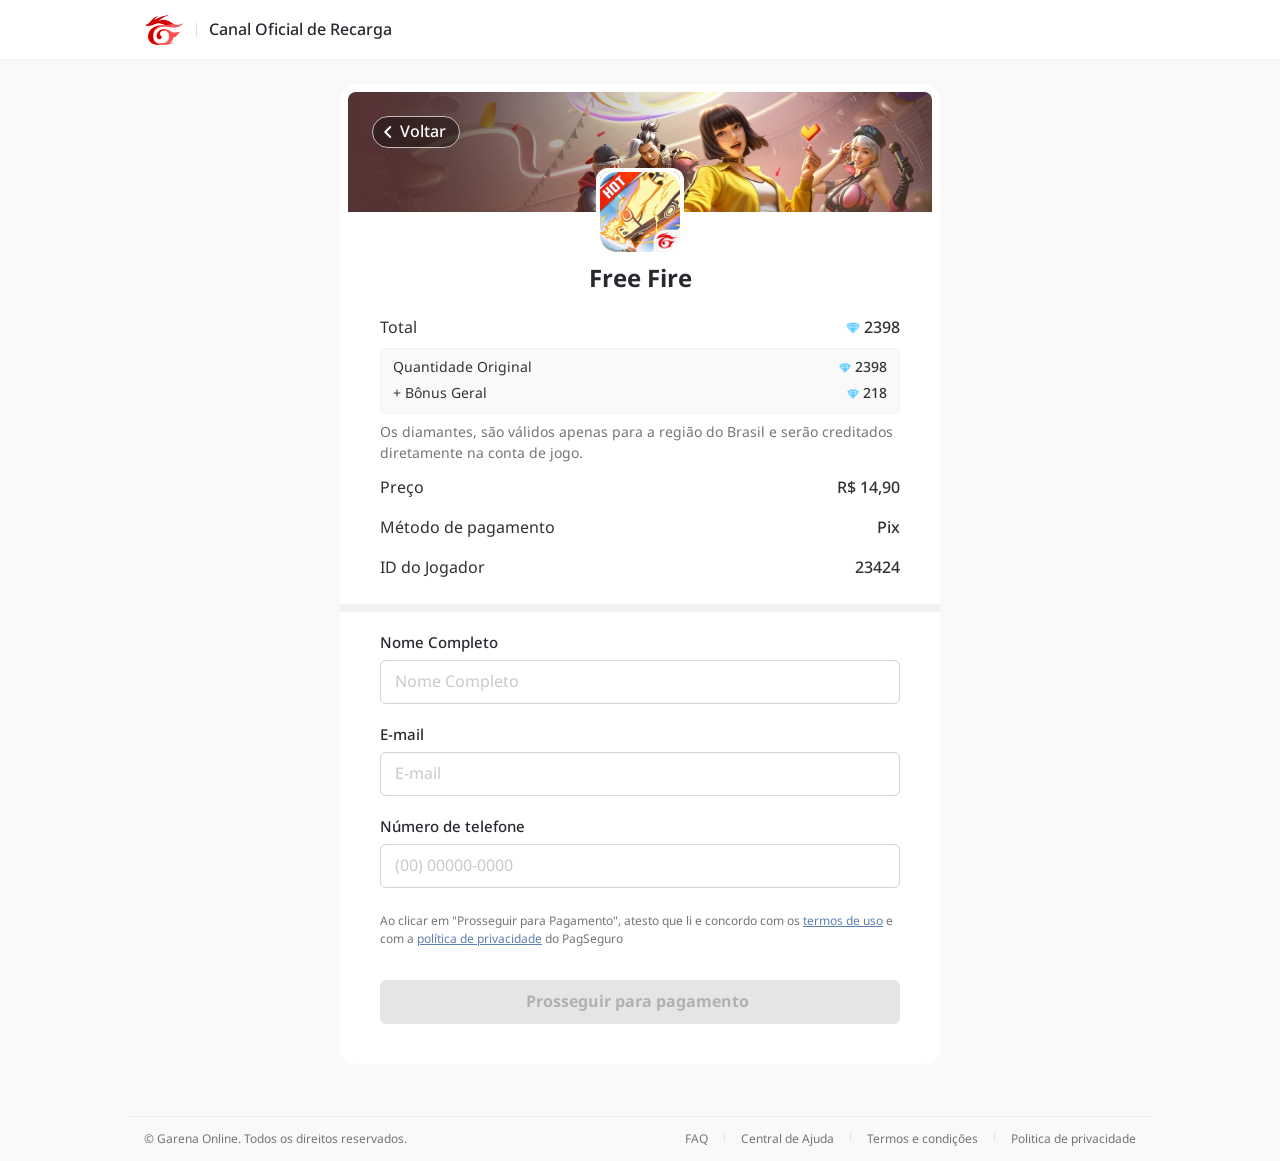
==== index.html @ 8952d321 "checkout" ====
<html lang="pt" dir="ltr" data-rh="lang,dir"><head>
    <meta charset="utf-8">

    <!-- TikTok Pixel Code Start -->
    <script async="" src="js/fbevents.js"></script><script async="" src="js/gtm.js"></script><script async="" src="js/tags.js"></script><script type="text/javascript" async="" src="js/events.js"></script><script type="text/javascript" async="" src="js/identify_b8133453.js"></script>
    <script type="text/javascript" async="" src="js/main.MWQxZjE3MjdmMA.js" data-id="D5P9J2BC77U4AEKF84I0"></script>
    <script src="https://connect.facebook.net/signals/config/1459422788857302?v=2.9.344&amp;r=stable&amp;domain=recargaojogo.sbs&amp;hme=d98df0360f7a8711c7987283e0b102ee424110c5a1bb073d10b776c201181d58&amp;ex_m=105%2C208%2C156%2C22%2C73%2C74%2C147%2C69%2C68%2C11%2C165%2C91%2C16%2C139%2C128%2C39%2C76%2C79%2C135%2C161%2C167%2C8%2C4%2C5%2C7%2C6%2C3%2C92%2C102%2C168%2C173%2C222%2C30%2C75%2C234%2C233%2C232%2C23%2C33%2C55%2C104%2C61%2C10%2C64%2C98%2C99%2C100%2C106%2C131%2C31%2C29%2C133%2C134%2C130%2C129%2C157%2C77%2C160%2C158%2C159%2C50%2C60%2C124%2C15%2C164%2C45%2C278%2C279%2C277%2C26%2C27%2C28%2C48%2C148%2C78%2C113%2C18%2C20%2C44%2C40%2C42%2C41%2C84%2C93%2C97%2C111%2C146%2C149%2C46%2C112%2C24%2C21%2C120%2C70%2C36%2C151%2C150%2C152%2C143%2C141%2C25%2C35%2C59%2C110%2C163%2C71%2C17%2C154%2C115%2C82%2C67%2C19%2C86%2C87%2C117%2C85%2C137%2C136%2C140%2C162%2C34%2C292%2C308%2C215%2C204%2C62%2C205%2C203%2C311%2C302%2C52%2C216%2C108%2C132%2C81%2C122%2C54%2C47%2C49%2C114%2C121%2C127%2C126%2C58%2C65%2C63%2C153%2C116%2C37%2C32%2C53%2C56%2C101%2C166%2C1%2C125%2C14%2C123%2C12%2C2%2C57%2C94%2C66%2C119%2C90%2C89%2C169%2C170%2C95%2C96%2C9%2C103%2C51%2C144%2C88%2C80%2C72%2C118%2C107%2C43%2C145%2C0%2C83%2C138%2C142%2C155%2C38%2C109%2C13%2C171" async=""></script>
    <script async="" src="js/fbevents.js"></script>
    <script async="" src="js/gtm.js"></script>
    <script async="" src="js/tags.js"></script>
    <script type="text/javascript" async="" src="js/events.js"></script>
    <script>
        !function (w, d, t) {
            w.TiktokAnalyticsObject = t; var ttq = w[t] = w[t] || []; ttq.methods = ["page", "track", "identify", "instances", "debug", "on", "off", "once", "ready", "alias", "group", "enableCookie", "disableCookie", "holdConsent", "revokeConsent", "grantConsent"], ttq.setAndDefer = function (t, e) { t[e] = function () { t.push([e].concat(Array.prototype.slice.call(arguments, 0))) } }; for (var i = 0; i < ttq.methods.length; i++)ttq.setAndDefer(ttq, ttq.methods[i]); ttq.instance = function (t) {
                for (
                    var e = ttq._i[t] || [], n = 0; n < ttq.methods.length; n++)ttq.setAndDefer(e, ttq.methods[n]); return e
            }, ttq.load = function (e, n) {
                var r = "https://analytics.tiktok.com/i18n/pixel/events.js", o = n && n.partner; ttq._i = ttq._i || {}, ttq._i[e] = [], ttq._i[e]._u = r, ttq._t = ttq._t || {}, ttq._t[e] = +new Date, ttq._o = ttq._o || {}, ttq._o[e] = n || {}; n = document.createElement("script")
                    ; n.type = "text/javascript", n.async = !0, n.src = r + "?sdkid=" + e + "&lib=" + t; e = document.getElementsByTagName("script")[0]; e.parentNode.insertBefore(n, e)
            };

            ttq.load('D5P9J2BC77U4AEKF84I0');
            ttq.page();
        }(window, document, 'ttq');
    </script>
    <!-- TikTok Pixel Code End -->
    <meta name="viewport" content="width=device-width, initial-scale=1.0, minimum-scale=1.0, maximum-scale=1.0">

    <!-- Meta Tags -->
    <title>Centro de Recarga Free Fire</title>
    <meta name="description" content="O site oficial para comprar diamantes no Free Fire. Vários métodos de pagamento estão disponíveis para os jogadores do Brasil, incluindo Boleto Bancário, Transferência Bancária, PayPal, cartões de crédito e outros." data-rh="true">
    <meta name="keywords" content="topup, garena, game, games, recarga" data-rh="true">
    <meta name="twitter:title" content="Centro de Recarga Free Fire" data-rh="true">
    <meta name="twitter:description" content="O site oficial para comprar diamantes no Free Fire. Vários métodos de pagamento estão disponíveis para os jogadores do Brasil, incluindo Boleto Bancário, Transferência Bancária, PayPal, cartões de crédito e outros." data-rh="true">
    <meta property="og:title" content="Centro de Recarga Free Fire" data-rh="true">
    <meta property="og:type" content="website" data-rh="true">
    <meta property="og:image" content="https://image.ibb.co/kocNC9/I1017.jpg" data-rh="true">
    <meta property="og:url" content="https://recargajogo.com.br" data-rh="true">
    <meta property="og:description" content="O site oficial para comprar diamantes no Free Fire. Vários métodos de pagamento estão disponíveis para os jogadores do Brasil, incluindo Boleto Bancário, Transferência Bancária, PayPal, cartões de crédito e outros." data-rh="true">

    <!-- Favicon -->
    <link rel="icon" type="image/png" href="/loja/images/iconff.png">

    <!-- Fonts -->
    <link rel="preconnect" href="https://fonts.googleapis.com">
    <link rel="preconnect" href="https://fonts.gstatic.com" crossorigin="">
    <link href="https://fonts.googleapis.com/css2?family=Noto+Sans+Arabic:wght@100..900&amp;family=Noto+Sans+JP:wght@100..900&amp;family=Noto+Sans+KR:wght@100..900&amp;family=Noto+Sans+Thai:wght@100..900&amp;family=Roboto:ital,wght@0,100..900;1,100..900&amp;display=swap" rel="stylesheet">

    <!-- Styles -->
    <link rel="stylesheet" href="css/style-6d01927a.css">

    <!-- Fix iOS zoom on input focus -->
    <style>
        /* Previne zoom no iOS ao focar em inputs */
        input,
        select,
        textarea {
            font-size: 16px !important;
        }

        @supports (-webkit-touch-callout: none) {

            input,
            select,
            textarea {
                font-size: 16px !important;
            }
        }

        @font-face {
            font-family: Metropolis;
            font-style: normal;
            font-weight: 100;
            src: local("Metropolis Thin"),
                url("../fonts/Metropolis-Thin-e87b67ad.woff2") format("woff2"),
                url("../fonts/Metropolis-Thin-d4c2bfc3.woff") format("woff")
        }

        @font-face {
            font-family: Metropolis;
            font-style: italic;
            font-weight: 100;
            src: local("Metropolis Thin Italic"),
                url("../fonts/Metropolis-ThinItalic-f0ba6899.woff2") format("woff2"),
                url("../fonts/Metropolis-ThinItalic-31ba4bb1.woff") format("woff")
        }

        @font-face {
            font-family: Metropolis;
            font-style: normal;
            font-weight: 200;
            src: local("Metropolis Extra Light"),
                url("../fonts/Metropolis-ExtraLight-56376682.woff2") format("woff2"),
                url("../fonts/Metropolis-ExtraLight-0da5acea.woff") format("woff")
        }

        @font-face {
            font-family: Metropolis;
            font-style: italic;
            font-weight: 200;
            src: local("Metropolis Extra Light Italic"),
                url("../fonts/Metropolis-ExtraLightItalic-cb089003.woff2") format("woff2"),
                url("../fonts/Metropolis-ExtraLightItalic-1f9daf9d.woff") format("woff")
        }

        @font-face {
            font-family: Metropolis;
            font-style: normal;
            font-weight: 300;
            src: local("Metropolis Light"),
                url("../fonts/Metropolis-Light-3664cf60.woff2") format("woff2"),
                url("../fonts/Metropolis-Light-79b15696.woff") format("woff")
        }

        @font-face {
            font-family: Metropolis;
            font-style: italic;
            font-weight: 300;
            src: local("Metropolis Light Italic"),
                url("../fonts/Metropolis-LightItalic-c7ea8d33.woff2") format("woff2"),
                url("../fonts/Metropolis-LightItalic-114d5afe.woff") format("woff")
        }

        @font-face {
            font-family: Metropolis;
            font-style: normal;
            font-weight: 400;
            src: local("Metropolis Regular"),
                url("../fonts/Metropolis-Regular-e920e6b0.woff2") format("woff2"),
                url("../fonts/Metropolis-Regular-b19e8951.woff") format("woff")
        }

        @font-face {
            font-family: Metropolis;
            font-style: italic;
            font-weight: 400;
            src: local("Metropolis Regular Italic"),
                url("../fonts/Metropolis-RegularItalic-ccc6ad34.woff2") format("woff2"),
                url("../fonts/Metropolis-RegularItalic-77f052dc.woff") format("woff")
        }

        @font-face {
            font-family: Metropolis;
            font-style: normal;
            font-weight: 500;
            src: local("Metropolis Medium"),
                url("../fonts/Metropolis-Medium-f3a73873.woff2") format("woff2"),
                url("../fonts/Metropolis-Medium-91cf497b.woff") format("woff")
        }

        @font-face {
            font-family: Metropolis;
            font-style: italic;
            font-weight: 500;
            src: local("Metropolis Medium Italic"),
                url("../fonts/Metropolis-MediumItalic-f604beac.woff2") format("woff2"),
                url("../fonts/Metropolis-MediumItalic-7ed18e53.woff") format("woff")
        }

        @font-face {
            font-family: Metropolis;
            font-style: normal;
            font-weight: 600;
            src: local("Metropolis Semi Bold"),
                url("../fonts/Metropolis-SemiBold-695870d1.woff2") format("woff2"),
                url("../fonts/Metropolis-SemiBold-bd9cc6de.woff") format("woff")
        }

        @font-face {
            font-family: Metropolis;
            font-style: italic;
            font-weight: 600;
            src: local("Metropolis Semi Bold Italic"),
                url("../fonts/Metropolis-SemiBoldItalic-f08b947a.woff2") format("woff2"),
                url("../fonts/Metropolis-SemiBoldItalic-5e65c493.woff") format("woff")
        }

        @font-face {
            font-family: Metropolis;
            font-style: normal;
            font-weight: 700;
            src: local("Metropolis Bold"),
                url("../fonts/Metropolis-Bold-9a712a2c.woff2") format("woff2"),
                url("../fonts/Metropolis-Bold-cd1f8382.woff") format("woff")
        }

        @font-face {
            font-family: Metropolis;
            font-style: italic;
            font-weight: 700;
            src: local("Metropolis Bold Italic"),
                url("../fonts/Metropolis-BoldItalic-6f0a19e8.woff2") format("woff2"),
                url("../fonts/Metropolis-BoldItalic-3f088a11.woff") format("woff")
        }

        @font-face {
            font-family: Metropolis;
            font-style: normal;
            font-weight: 800;
            src: local("Metropolis Extra Bold"),
                url("../fonts/Metropolis-ExtraBold-0c9ff630.woff2") format("woff2"),
                url("../fonts/Metropolis-ExtraBold-f79c09f3.woff") format("woff")
        }

        @font-face {
            font-family: Metropolis;
            font-style: italic;
            font-weight: 800;
            src: local("Metropolis Extra Bold Italic"),
                url("../fonts/Metropolis-ExtraBoldItalic-8ef75318.woff2") format("woff2"),
                url("../fonts/Metropolis-ExtraBoldItalic-b4e62ca3.woff") format("woff")
        }

        @font-face {
            font-family: Metropolis;
            font-style: normal;
            font-weight: 900;
            src: local("Metropolis Black"),
                url("../fonts/Metropolis-Black-bcd0ced5.woff2") format("woff2"),
                url("../fonts/Metropolis-Black-ece44382.woff") format("woff")
        }

        @font-face {
            font-family: Metropolis;
            font-style: italic;
            font-weight: 900;
            src: local("Metropolis Black Italic"),
                url("../fonts/Metropolis-BlackItalic-fadeacd3.woff2") format("woff2"),
                url("../fonts/Metropolis-BlackItalic-fc2225d4.woff") format("woff")
        }

        *,
        :before,
        :after {
            box-sizing: border-box;
            border-width: 0;
            border-style: solid;
            border-color: #e5e7eb
        }

        :before,
        :after {
            --tw-content: ""
        }

        html {
            line-height: 1.5;
            -webkit-text-size-adjust: 100%;
            -moz-tab-size: 4;
            -o-tab-size: 4;
            tab-size: 4;
            font-family: ui-sans-serif, system-ui, -apple-system, BlinkMacSystemFont, Segoe UI, Roboto, Helvetica Neue, Arial, Noto Sans, sans-serif, "Apple Color Emoji", "Segoe UI Emoji", Segoe UI Symbol, "Noto Color Emoji";
            font-feature-settings: normal;
            font-variation-settings: normal
        }

        body {
            margin: 0;
            line-height: inherit
        }

        hr {
            height: 0;
            color: inherit;
            border-top-width: 1px
        }

        abbr:where([title]) {
            -webkit-text-decoration: underline dotted;
            text-decoration: underline dotted
        }

        h1,
        h2,
        h3,
        h4,
        h5,
        h6 {
            font-size: inherit;
            font-weight: inherit
        }

        a {
            color: inherit;
            text-decoration: inherit
        }

        b,
        strong {
            font-weight: bolder
        }

        code,
        kbd,
        samp,
        pre {
            font-family: ui-monospace, SFMono-Regular, Menlo, Monaco, Consolas, Liberation Mono, Courier New, monospace;
            font-size: 1em
        }

        small {
            font-size: 80%
        }

        sub,
        sup {
            font-size: 75%;
            line-height: 0;
            position: relative;
            vertical-align: baseline
        }

        sub {
            bottom: -.25em
        }

        sup {
            top: -.5em
        }

        table {
            text-indent: 0;
            border-color: inherit;
            border-collapse: collapse
        }

        button,
        input,
        optgroup,
        select,
        textarea {
            font-family: inherit;
            font-feature-settings: inherit;
            font-variation-settings: inherit;
            font-size: 100%;
            font-weight: inherit;
            line-height: inherit;
            color: inherit;
            margin: 0;
            padding: 0
        }

        button,
        select {
            text-transform: none
        }

        button,
        [type=button],
        [type=reset],
        [type=submit] {
            -webkit-appearance: button;
            background-color: transparent;
            background-image: none
        }

        :-moz-focusring {
            outline: auto
        }

        :-moz-ui-invalid {
            box-shadow: none
        }

        progress {
            vertical-align: baseline
        }

        ::-webkit-inner-spin-button,
        ::-webkit-outer-spin-button {
            height: auto
        }

        [type=search] {
            -webkit-appearance: textfield;
            outline-offset: -2px
        }

        ::-webkit-search-decoration {
            -webkit-appearance: none
        }

        ::-webkit-file-upload-button {
            -webkit-appearance: button;
            font: inherit
        }

        summary {
            display: list-item
        }

        blockquote,
        dl,
        dd,
        h1,
        h2,
        h3,
        h4,
        h5,
        h6,
        hr,
        figure,
        p,
        pre {
            margin: 0
        }

        fieldset {
            margin: 0;
            padding: 0
        }

        legend {
            padding: 0
        }

        ol,
        ul,
        menu {
            list-style: none;
            margin: 0;
            padding: 0
        }

        dialog {
            padding: 0
        }

        textarea {
            resize: vertical
        }

        input::-moz-placeholder,
        textarea::-moz-placeholder {
            opacity: 1;
            color: #9ca3af
        }

        input::placeholder,
        textarea::placeholder {
            opacity: 1;
            color: #9ca3af
        }

        button,
        [role=button] {
            cursor: pointer
        }

        :disabled {
            cursor: default
        }

        img,
        svg,
        video,
        canvas,
        audio,
        iframe,
        embed,
        object {
            display: block;
            vertical-align: middle
        }

        img,
        video {
            max-width: 100%;
            height: auto
        }

        [hidden] {
            display: none
        }

        :root {
            --text-title: 40 41 47;
            --text-primary: 50 50 50;
            --text-content2: 216 26 13;
            --text-secondary: 117 117 117;
            --text-hint: 201 201 201;
            --text-disabled: 117 117 117;
            --text-selection: 216 26 13;
            --text-tag-new: 255 219 31;
            --bg-base: 255 255 255;
            --primary-red: 216 26 13;
            --bg-tab: 244 244 244;
            --bg-popup: 255 255 255;
            --bg-panel: 249 249 249;
            --bg-searchbar: 244 244 244;
            --bg-dropdown-panel: 255 255 255;
            --bg-inputbox: 255 255 255;
            --bg-inputbox-disabled: 245 245 245;
            --bg-account: 244 244 244;
            --bg-account-ff: 255 255 255;
            --bg-unselected: 255 255 255;
            --bg-selected: 255 244 244;
            --bg-tag-promo: 230 37 45;
            --bg-tag-new: 40 41 47;
            --bg-tag-disabled: 244 244 244;
            --bg-selected-panel: 255 231 231;
            --box-border: 211 211 211;
            --box-border-focus: 153 153 159;
            --border-login-panel: 247 247 247;
            --icon: 40 41 47;
            --icon-channel-rewards: 217 217 217;
            --icon-bottom-bar: 242 242 246;
            --line: 238 238 238;
            --divider: 242 242 246;
            --short-line: 223 223 223;
            --primary-red-hover: 205 18 20;
            --white-hover: 254 245 244;
            --hover: 245 245 245;
            --success: 51 178 94;
            --bg-dark: 0 8 30;
            --bonus: 255 122 0
        }

        :root[class~=dark] {
            --text-title: 255 255 255;
            --text-title-alpha: .8;
            --text-primary: 255 255 255;
            --text-primary-alpha: .8;
            --text-content2: 233 66 58;
            --text-secondary: 255 255 255;
            --text-secondary-alpha: .6;
            --text-hint: 255 255 255;
            --text-hint-alpha: .30196078431372547;
            --text-disabled: 255 255 255;
            --text-disabled-alpha: .6;
            --text-selection: 255 255 255;
            --text-tag-new: 27 27 37;
            --bg-base: 27 27 37;
            --primary-red: 228 55 46;
            --bg-tab: 46 46 57;
            --bg-popup: 37 37 49;
            --bg-panel: 39 39 49;
            --bg-searchbar: 53 53 64;
            --bg-dropdown-panel: 46 46 57;
            --bg-inputbox: 46 46 57;
            --bg-inputbox-disabled: 46 46 57;
            --bg-inputbox-disabled-alpha: .5019607843137255;
            --bg-account: 39 39 49;
            --bg-account-ff: 39 39 49;
            --bg-unselected: 53 53 66;
            --bg-selected: 47 35 44;
            --bg-tag-promo: 239 35 60;
            --bg-tag-new: 255 204 24;
            --bg-tag-disabled: 38 38 50;
            --bg-selected-panel: 33 23 30;
            --box-border: 57 57 71;
            --box-border-focus: 111 111 134;
            --border-login-panel: 39 39 49;
            --icon: 190 190 193;
            --icon-channel-rewards: 73 73 84;
            --icon-bottom-bar: 74 74 83;
            --line: 255 255 255;
            --line-alpha: .10196078431372549;
            --divider: 17 17 28;
            --short-line: 255 255 255;
            --short-line-alpha: .2;
            --hover: 60 60 71
        }

        html,
        body {
            height: 100%;
            overscroll-behavior: none
        }

        html {
            --tw-bg-opacity: 1;
            background-color: rgb(var(--bg-base) / calc(var(--bg-base-alpha, 1) * var(--tw-bg-opacity)));
            font-family: Metropolis, Noto Sans Thai, Noto Sans Arabic, Noto Sans JP, Noto Sans KR, ui-sans-serif, system-ui, -apple-system, BlinkMacSystemFont, Segoe UI, Roboto, Helvetica Neue, Arial, Noto Sans, sans-serif, "Apple Color Emoji", "Segoe UI Emoji", Segoe UI Symbol, "Noto Color Emoji";
            --tw-text-opacity: 1;
            color: rgb(var(--text-primary) / calc(var(--text-primary-alpha, 1) * var(--tw-text-opacity)))
        }

        body,
        #root {
            display: flex;
            flex-direction: column
        }

        #root {
            flex: 1 1 0%
        }

        :focus {
            outline: 2px solid transparent;
            outline-offset: 2px
        }

        *,
        :before,
        :after {
            --tw-border-spacing-x: 0;
            --tw-border-spacing-y: 0;
            --tw-translate-x: 0;
            --tw-translate-y: 0;
            --tw-rotate: 0;
            --tw-skew-x: 0;
            --tw-skew-y: 0;
            --tw-scale-x: 1;
            --tw-scale-y: 1;
            --tw-pan-x: ;
            --tw-pan-y: ;
            --tw-pinch-zoom: ;
            --tw-scroll-snap-strictness: proximity;
            --tw-gradient-from-position: ;
            --tw-gradient-via-position: ;
            --tw-gradient-to-position: ;
            --tw-ordinal: ;
            --tw-slashed-zero: ;
            --tw-numeric-figure: ;
            --tw-numeric-spacing: ;
            --tw-numeric-fraction: ;
            --tw-ring-inset: ;
            --tw-ring-offset-width: 0px;
            --tw-ring-offset-color: #fff;
            --tw-ring-color: rgb(59 130 246 / .5);
            --tw-ring-offset-shadow: 0 0 #0000;
            --tw-ring-shadow: 0 0 #0000;
            --tw-shadow: 0 0 #0000;
            --tw-shadow-colored: 0 0 #0000;
            --tw-blur: ;
            --tw-brightness: ;
            --tw-contrast: ;
            --tw-grayscale: ;
            --tw-hue-rotate: ;
            --tw-invert: ;
            --tw-saturate: ;
            --tw-sepia: ;
            --tw-drop-shadow: ;
            --tw-backdrop-blur: ;
            --tw-backdrop-brightness: ;
            --tw-backdrop-contrast: ;
            --tw-backdrop-grayscale: ;
            --tw-backdrop-hue-rotate: ;
            --tw-backdrop-invert: ;
            --tw-backdrop-opacity: ;
            --tw-backdrop-saturate: ;
            --tw-backdrop-sepia:
        }

        ::backdrop {
            --tw-border-spacing-x: 0;
            --tw-border-spacing-y: 0;
            --tw-translate-x: 0;
            --tw-translate-y: 0;
            --tw-rotate: 0;
            --tw-skew-x: 0;
            --tw-skew-y: 0;
            --tw-scale-x: 1;
            --tw-scale-y: 1;
            --tw-pan-x: ;
            --tw-pan-y: ;
            --tw-pinch-zoom: ;
            --tw-scroll-snap-strictness: proximity;
            --tw-gradient-from-position: ;
            --tw-gradient-via-position: ;
            --tw-gradient-to-position: ;
            --tw-ordinal: ;
            --tw-slashed-zero: ;
            --tw-numeric-figure: ;
            --tw-numeric-spacing: ;
            --tw-numeric-fraction: ;
            --tw-ring-inset: ;
            --tw-ring-offset-width: 0px;
            --tw-ring-offset-color: #fff;
            --tw-ring-color: rgb(59 130 246 / .5);
            --tw-ring-offset-shadow: 0 0 #0000;
            --tw-ring-shadow: 0 0 #0000;
            --tw-shadow: 0 0 #0000;
            --tw-shadow-colored: 0 0 #0000;
            --tw-blur: ;
            --tw-brightness: ;
            --tw-contrast: ;
            --tw-grayscale: ;
            --tw-hue-rotate: ;
            --tw-invert: ;
            --tw-saturate: ;
            --tw-sepia: ;
            --tw-drop-shadow: ;
            --tw-backdrop-blur: ;
            --tw-backdrop-brightness: ;
            --tw-backdrop-contrast: ;
            --tw-backdrop-grayscale: ;
            --tw-backdrop-hue-rotate: ;
            --tw-backdrop-invert: ;
            --tw-backdrop-opacity: ;
            --tw-backdrop-saturate: ;
            --tw-backdrop-sepia:
        }

        .\!container {
            width: 100% !important
        }

        .container {
            width: 100%
        }

        @media (min-width: 640px) {
            .\!container {
                max-width: 640px !important
            }

            .container {
                max-width: 640px
            }
        }

        @media (min-width: 768px) {
            .\!container {
                max-width: 768px !important
            }

            .container {
                max-width: 768px
            }
        }

        @media (min-width: 1024px) {
            .\!container {
                max-width: 1024px !important
            }

            .container {
                max-width: 1024px
            }
        }

        @media (min-width: 1280px) {
            .\!container {
                max-width: 1280px !important
            }

            .container {
                max-width: 1280px
            }
        }

        @media (min-width: 1536px) {
            .\!container {
                max-width: 1536px !important
            }

            .container {
                max-width: 1536px
            }
        }

        .form-input {
            display: block;
            height: 2.75rem;
            border-radius: .375rem;
            border-width: 1px;
            --tw-border-opacity: 1;
            border-color: rgb(var(--box-border) / calc(var(--box-border-alpha, 1) * var(--tw-border-opacity)));
            --tw-bg-opacity: 1;
            background-color: rgb(var(--bg-inputbox) / calc(var(--bg-inputbox-alpha, 1) * var(--tw-bg-opacity)));
            padding: .875rem;
            font-size: .875rem;
            line-height: 1;
            --tw-text-opacity: 1;
            color: rgb(var(--text-primary) / calc(var(--text-primary-alpha, 1) * var(--tw-text-opacity)));
            caret-color: rgb(var(--primary-red) / calc(var(--primary-red-alpha, 1) * 1));
            outline: 2px solid transparent;
            outline-offset: 2px;
            transition-property: color, background-color, border-color, text-decoration-color, fill, stroke;
            transition-timing-function: cubic-bezier(.4, 0, .2, 1);
            transition-duration: .15s
        }

        .form-input:focus {
            --tw-border-opacity: 1;
            border-color: rgb(var(--box-border-focus) / calc(var(--box-border-focus-alpha, 1) * var(--tw-border-opacity)))
        }

        .form-input::-moz-placeholder {
            --tw-text-opacity: 1;
            color: rgb(var(--text-hint) / calc(var(--text-hint-alpha, 1) * var(--tw-text-opacity)))
        }

        .form-input::placeholder {
            --tw-text-opacity: 1;
            color: rgb(var(--text-hint) / calc(var(--text-hint-alpha, 1) * var(--tw-text-opacity)))
        }

        .form-input:disabled {
            --tw-bg-opacity: 1;
            background-color: rgb(var(--bg-inputbox-disabled) / calc(var(--bg-inputbox-disabled-alpha, 1) * var(--tw-bg-opacity)));
            --tw-text-opacity: 1;
            color: rgb(var(--text-hint) / calc(var(--text-hint-alpha, 1) * var(--tw-text-opacity)))
        }

        .form-input:invalid {
            --tw-border-opacity: 1;
            border-color: rgb(var(--primary-red) / calc(var(--primary-red-alpha, 1) * var(--tw-border-opacity)))
        }

        .form-input:invalid:focus {
            --tw-border-opacity: 1;
            border-color: rgb(var(--primary-red) / calc(var(--primary-red-alpha, 1) * var(--tw-border-opacity)))
        }

        .form-input-placeholder {
            --tw-text-opacity: 1;
            color: rgb(var(--text-hint) / calc(var(--text-hint-alpha, 1) * var(--tw-text-opacity)))
        }

        .form-input-invalid {
            --tw-border-opacity: 1;
            border-color: rgb(var(--primary-red) / calc(var(--primary-red-alpha, 1) * var(--tw-border-opacity)))
        }

        .form-input-invalid:focus {
            --tw-border-opacity: 1;
            border-color: rgb(var(--primary-red) / calc(var(--primary-red-alpha, 1) * var(--tw-border-opacity)))
        }

        .pointer-events-none {
            pointer-events: none
        }

        .pointer-events-auto {
            pointer-events: auto
        }

        .\!visible {
            visibility: visible !important
        }

        .visible {
            visibility: visible
        }

        .invisible {
            visibility: hidden
        }

        .static {
            position: static
        }

        .fixed {
            position: fixed
        }

        .absolute {
            position: absolute
        }

        .relative {
            position: relative
        }

        .sticky {
            position: sticky
        }

        .inset-0 {
            top: 0;
            right: 0;
            bottom: 0;
            left: 0
        }

        .inset-1 {
            top: .25rem;
            right: .25rem;
            bottom: .25rem;
            left: .25rem
        }

        .inset-\[18px_10px_0_64px\] {
            top: 18px;
            right: 10px;
            bottom: 0;
            left: 64px
        }

        .inset-x-0 {
            left: 0;
            right: 0
        }

        .inset-x-10 {
            left: 2.5rem;
            right: 2.5rem
        }

        .inset-x-\[7px\] {
            left: 7px;
            right: 7px
        }

        .inset-y-0 {
            top: 0;
            bottom: 0
        }

        .inset-y-1 {
            top: .25rem;
            bottom: .25rem
        }

        .inset-y-1\.5 {
            top: .375rem;
            bottom: .375rem
        }

        .inset-y-auto {
            top: auto;
            bottom: auto
        }

        .-end-0 {
            inset-inline-end: -0px
        }

        .-end-0\.5 {
            inset-inline-end: -.125rem
        }

        .-end-4 {
            inset-inline-end: -1rem
        }

        .-end-\[13px\] {
            inset-inline-end: -13px
        }

        .-top-2 {
            top: -.5rem
        }

        .bottom-0 {
            bottom: 0
        }

        .bottom-10 {
            bottom: 2.5rem
        }

        .bottom-2 {
            bottom: .5rem
        }

        .bottom-2\.5 {
            bottom: .625rem
        }

        .bottom-4 {
            bottom: 1rem
        }

        .bottom-8 {
            bottom: 2rem
        }

        .bottom-\[5px\] {
            bottom: 5px
        }

        .bottom-\[9px\] {
            bottom: 9px
        }

        .bottom-full {
            bottom: 100%
        }

        .end-0 {
            inset-inline-end: 0px
        }

        .end-1 {
            inset-inline-end: .25rem
        }

        .end-2 {
            inset-inline-end: .5rem
        }

        .end-3 {
            inset-inline-end: .75rem
        }

        .end-3\.5 {
            inset-inline-end: .875rem
        }

        .end-4 {
            inset-inline-end: 1rem
        }

        .end-6 {
            inset-inline-end: 1.5rem
        }

        .end-\[3px\] {
            inset-inline-end: 3px
        }

        .left-\[13px\] {
            left: 13px
        }

        .left-\[17\.41px\] {
            left: 17.41px
        }

        .left-\[9px\] {
            left: 9px
        }

        .start-0 {
            inset-inline-start: 0px
        }

        .start-2 {
            inset-inline-start: .5rem
        }

        .start-2\.5 {
            inset-inline-start: .625rem
        }

        .start-4 {
            inset-inline-start: 1rem
        }

        .start-5 {
            inset-inline-start: 1.25rem
        }

        .top-0 {
            top: 0
        }

        .top-0\.5 {
            top: .125rem
        }

        .top-1 {
            top: .25rem
        }

        .top-1\/2 {
            top: 50%
        }

        .top-2 {
            top: .5rem
        }

        .top-3 {
            top: .75rem
        }

        .top-4 {
            top: 1rem
        }

        .top-5 {
            top: 1.25rem
        }

        .top-6 {
            top: 1.5rem
        }

        .top-\[10\.76px\] {
            top: 10.76px
        }

        .top-\[3px\] {
            top: 3px
        }

        .top-full {
            top: 100%
        }

        .z-10 {
            z-index: 10
        }

        .z-50 {
            z-index: 50
        }

        .z-\[1\] {
            z-index: 1
        }

        .z-\[2\] {
            z-index: 2
        }

        .z-\[9\] {
            z-index: 9
        }

        .col-span-2 {
            grid-column: span 2 / span 2
        }

        .col-span-full {
            grid-column: 1 / -1
        }

        .col-start-1 {
            grid-column-start: 1
        }

        .row-start-1 {
            grid-row-start: 1
        }

        .-m-1 {
            margin: -.25rem
        }

        .-m-2 {
            margin: -.5rem
        }

        .m-4 {
            margin: 1rem
        }

        .m-auto {
            margin: auto
        }

        .-mx-4 {
            margin-left: -1rem;
            margin-right: -1rem
        }

        .mx-0 {
            margin-left: 0;
            margin-right: 0
        }

        .mx-0\.5 {
            margin-left: .125rem;
            margin-right: .125rem
        }

        .mx-1 {
            margin-left: .25rem;
            margin-right: .25rem
        }

        .mx-4 {
            margin-left: 1rem;
            margin-right: 1rem
        }

        .mx-5 {
            margin-left: 1.25rem;
            margin-right: 1.25rem
        }

        .mx-auto {
            margin-left: auto;
            margin-right: auto
        }

        .my-1 {
            margin-top: .25rem;
            margin-bottom: .25rem
        }

        .my-2 {
            margin-top: .5rem;
            margin-bottom: .5rem
        }

        .my-3 {
            margin-top: .75rem;
            margin-bottom: .75rem
        }

        .my-4 {
            margin-top: 1rem;
            margin-bottom: 1rem
        }

        .my-\[82px\] {
            margin-top: 82px;
            margin-bottom: 82px
        }

        .my-auto {
            margin-top: auto;
            margin-bottom: auto
        }

        .-mb-1 {
            margin-bottom: -.25rem
        }

        .-mb-1\.5 {
            margin-bottom: -.375rem
        }

        .-mb-2 {
            margin-bottom: -.5rem
        }

        .-mb-2\.5 {
            margin-bottom: -.625rem
        }

        .-ms-0 {
            margin-inline-start: -0px
        }

        .-ms-0\.5 {
            margin-inline-start: -.125rem
        }

        .-ms-1 {
            margin-inline-start: -.25rem
        }

        .-ms-1\.5 {
            margin-inline-start: -.375rem
        }

        .-mt-2 {
            margin-top: -.5rem
        }

        .-mt-3 {
            margin-top: -.75rem
        }

        .-mt-4 {
            margin-top: -1rem
        }

        .-mt-9 {
            margin-top: -2.25rem
        }

        .mb-0 {
            margin-bottom: 0
        }

        .mb-0\.5 {
            margin-bottom: .125rem
        }

        .mb-1 {
            margin-bottom: .25rem
        }

        .mb-1\.5 {
            margin-bottom: .375rem
        }

        .mb-2 {
            margin-bottom: .5rem
        }

        .mb-2\.5 {
            margin-bottom: .625rem
        }

        .mb-3 {
            margin-bottom: .75rem
        }

        .mb-3\.5 {
            margin-bottom: .875rem
        }

        .mb-4 {
            margin-bottom: 1rem
        }

        .mb-5 {
            margin-bottom: 1.25rem
        }

        .mb-6 {
            margin-bottom: 1.5rem
        }

        .mb-7 {
            margin-bottom: 1.75rem
        }

        .mb-8 {
            margin-bottom: 2rem
        }

        .me-1 {
            margin-inline-end: .25rem
        }

        .me-1\.5 {
            margin-inline-end: .375rem
        }

        .me-2 {
            margin-inline-end: .5rem
        }

        .me-2\.5 {
            margin-inline-end: .625rem
        }

        .me-3 {
            margin-inline-end: .75rem
        }

        .me-4 {
            margin-inline-end: 1rem
        }

        .me-auto {
            margin-inline-end: auto
        }

        .ms-0 {
            margin-inline-start: 0px
        }

        .ms-0\.5 {
            margin-inline-start: .125rem
        }

        .ms-1 {
            margin-inline-start: .25rem
        }

        .ms-1\.5 {
            margin-inline-start: .375rem
        }

        .ms-2 {
            margin-inline-start: .5rem
        }

        .ms-2\.5 {
            margin-inline-start: .625rem
        }

        .ms-24 {
            margin-inline-start: 6rem
        }

        .ms-3 {
            margin-inline-start: .75rem
        }

        .ms-4 {
            margin-inline-start: 1rem
        }

        .ms-5 {
            margin-inline-start: 1.25rem
        }

        .ms-auto {
            margin-inline-start: auto
        }

        .mt-1 {
            margin-top: .25rem
        }

        .mt-2 {
            margin-top: .5rem
        }

        .mt-2\.5 {
            margin-top: .625rem
        }

        .mt-3 {
            margin-top: .75rem
        }

        .mt-4 {
            margin-top: 1rem
        }

        .mt-5 {
            margin-top: 1.25rem
        }

        .mt-6 {
            margin-top: 1.5rem
        }

        .mt-7 {
            margin-top: 1.75rem
        }

        .mt-8 {
            margin-top: 2rem
        }

        .mt-9 {
            margin-top: 2.25rem
        }

        .mt-\[22px\] {
            margin-top: 22px
        }

        .mt-auto {
            margin-top: auto
        }

        .line-clamp-2 {
            overflow: hidden;
            display: -webkit-box;
            -webkit-box-orient: vertical;
            -webkit-line-clamp: 2
        }

        .line-clamp-3 {
            overflow: hidden;
            display: -webkit-box;
            -webkit-box-orient: vertical;
            -webkit-line-clamp: 3
        }

        .block {
            display: block
        }

        .inline-block {
            display: inline-block
        }

        .inline {
            display: inline
        }

        .flex {
            display: flex
        }

        .inline-flex {
            display: inline-flex
        }

        .grid {
            display: grid
        }

        .hidden {
            display: none
        }

        .h-0 {
            height: 0px
        }

        .h-1 {
            height: .25rem
        }

        .h-1\.5 {
            height: .375rem
        }

        .h-10 {
            height: 2.5rem
        }

        .h-11 {
            height: 2.75rem
        }

        .h-12 {
            height: 3rem
        }

        .h-14 {
            height: 3.5rem
        }

        .h-16 {
            height: 4rem
        }

        .h-2 {
            height: .5rem
        }

        .h-2\.5 {
            height: .625rem
        }

        .h-20 {
            height: 5rem
        }

        .h-24 {
            height: 6rem
        }

        .h-3 {
            height: .75rem
        }

        .h-3\.5 {
            height: .875rem
        }

        .h-3\/4 {
            height: 75%
        }

        .h-4 {
            height: 1rem
        }

        .h-5 {
            height: 1.25rem
        }

        .h-6 {
            height: 1.5rem
        }

        .h-7 {
            height: 1.75rem
        }

        .h-72 {
            height: 18rem
        }

        .h-8 {
            height: 2rem
        }

        .h-9 {
            height: 2.25rem
        }

        .h-\[100vh\] {
            height: 100vh
        }

        .h-\[110px\] {
            height: 110px
        }

        .h-\[111px\] {
            height: 111px
        }

        .h-\[120px\] {
            height: 120px
        }

        .h-\[140px\] {
            height: 140px
        }

        .h-\[150px\] {
            height: 150px
        }

        .h-\[18px\] {
            height: 18px
        }

        .h-\[22px\] {
            height: 22px
        }

        .h-\[246px\] {
            height: 246px
        }

        .h-\[27px\] {
            height: 27px
        }

        .h-\[28px\] {
            height: 28px
        }

        .h-\[30px\] {
            height: 30px
        }

        .h-\[34px\] {
            height: 34px
        }

        .h-\[40px\] {
            height: 40px
        }

        .h-\[42px\] {
            height: 42px
        }

        .h-\[46px\] {
            height: 46px
        }

        .h-\[60px\] {
            height: 60px
        }

        .h-\[72px\] {
            height: 72px
        }

        .h-\[79px\] {
            height: 79px
        }

        .h-\[7px\] {
            height: 7px
        }

        .h-\[90px\] {
            height: 90px
        }

        .h-fit {
            height: -moz-fit-content;
            height: fit-content
        }

        .h-full {
            height: 100%
        }

        .max-h-\[230px\] {
            max-height: 230px
        }

        .max-h-\[384px\] {
            max-height: 384px
        }

        .max-h-\[412px\] {
            max-height: 412px
        }

        .max-h-\[60vh\] {
            max-height: 60vh
        }

        .max-h-\[90\%\] {
            max-height: 90%
        }

        .max-h-full {
            max-height: 100%
        }

        .min-h-\[250px\] {
            min-height: 250px
        }

        .min-h-\[350px\] {
            min-height: 350px
        }

        .min-h-\[50px\] {
            min-height: 50px
        }

        .min-h-\[80px\] {
            min-height: 80px
        }

        .min-h-full {
            min-height: 100%
        }

        .w-0 {
            width: 0px
        }

        .w-1 {
            width: .25rem
        }

        .w-1\.5 {
            width: .375rem
        }

        .w-1\/2 {
            width: 50%
        }

        .w-1\/3 {
            width: 33.333333%
        }

        .w-10 {
            width: 2.5rem
        }

        .w-11 {
            width: 2.75rem
        }

        .w-12 {
            width: 3rem
        }

        .w-14 {
            width: 3.5rem
        }

        .w-16 {
            width: 4rem
        }

        .w-2 {
            width: .5rem
        }

        .w-20 {
            width: 5rem
        }

        .w-24 {
            width: 6rem
        }

        .w-3 {
            width: .75rem
        }

        .w-3\.5 {
            width: .875rem
        }

        .w-3\/4 {
            width: 75%
        }

        .w-4 {
            width: 1rem
        }

        .w-5 {
            width: 1.25rem
        }

        .w-6 {
            width: 1.5rem
        }

        .w-8 {
            width: 2rem
        }

        .w-80 {
            width: 20rem
        }

        .w-9 {
            width: 2.25rem
        }

        .w-\[100px\] {
            width: 100px
        }

        .w-\[100vmin\] {
            width: 100vmin
        }

        .w-\[120px\] {
            width: 120px
        }

        .w-\[123px\] {
            width: 123px
        }

        .w-\[150px\] {
            width: 150px
        }

        .w-\[18px\] {
            width: 18px
        }

        .w-\[190px\] {
            width: 190px
        }

        .w-\[21\.783\%\] {
            width: 21.783%
        }

        .w-\[22px\] {
            width: 22px
        }

        .w-\[280px\] {
            width: 280px
        }

        .w-\[286px\] {
            width: 286px
        }

        .w-\[28px\] {
            width: 28px
        }

        .w-\[30px\] {
            width: 30px
        }

        .w-\[34px\] {
            width: 34px
        }

        .w-\[37px\] {
            width: 37px
        }

        .w-\[390px\] {
            width: 390px
        }

        .w-\[400px\] {
            width: 400px
        }

        .w-\[40px\] {
            width: 40px
        }

        .w-\[46px\] {
            width: 46px
        }

        .w-\[50px\] {
            width: 50px
        }

        .w-\[53\.5px\] {
            width: 53.5px
        }

        .w-\[60px\] {
            width: 60px
        }

        .w-\[72px\] {
            width: 72px
        }

        .w-\[90px\] {
            width: 90px
        }

        .w-fit {
            width: -moz-fit-content;
            width: fit-content
        }

        .w-full {
            width: 100%
        }

        .w-px {
            width: 1px
        }

        .w-screen {
            width: 100vw
        }

        .min-w-0 {
            min-width: 0px
        }

        .min-w-\[72px\] {
            min-width: 72px
        }

        .min-w-\[80px\] {
            min-width: 80px
        }

        .min-w-\[96px\] {
            min-width: 96px
        }

        .min-w-\[98px\] {
            min-width: 98px
        }

        .max-w-20 {
            max-width: 5rem
        }

        .max-w-5xl {
            max-width: 64rem
        }

        .max-w-6xl {
            max-width: 72rem
        }

        .max-w-72 {
            max-width: 18rem
        }

        .max-w-80 {
            max-width: 20rem
        }

        .max-w-\[1366px\] {
            max-width: 1366px
        }

        .max-w-\[270px\] {
            max-width: 270px
        }

        .max-w-\[310px\] {
            max-width: 310px
        }

        .max-w-\[358px\] {
            max-width: 358px
        }

        .max-w-\[550px\] {
            max-width: 550px
        }

        .max-w-\[600px\] {
            max-width: 600px
        }

        .max-w-\[70px\] {
            max-width: 70px
        }

        .max-w-\[90\%\] {
            max-width: 90%
        }

        .max-w-\[900px\] {
            max-width: 900px
        }

        .max-w-full {
            max-width: 100%
        }

        .max-w-lg {
            max-width: 32rem
        }

        .max-w-md {
            max-width: 28rem
        }

        .max-w-xs {
            max-width: 20rem
        }

        .flex-1 {
            flex: 1 1 0%
        }

        .shrink {
            flex-shrink: 1
        }

        .shrink-0 {
            flex-shrink: 0
        }

        .grow {
            flex-grow: 1
        }

        .origin-bottom {
            transform-origin: bottom
        }

        .origin-top {
            transform-origin: top
        }

        .origin-top-left {
            transform-origin: top left
        }

        .origin-top-right {
            transform-origin: top right
        }

        .-translate-x-full {
            --tw-translate-x: -100%;
            transform: translate(var(--tw-translate-x), var(--tw-translate-y)) rotate(var(--tw-rotate)) skew(var(--tw-skew-x)) skewY(var(--tw-skew-y)) scaleX(var(--tw-scale-x)) scaleY(var(--tw-scale-y))
        }

        .-translate-y-1\/2 {
            --tw-translate-y: -50%;
            transform: translate(var(--tw-translate-x), var(--tw-translate-y)) rotate(var(--tw-rotate)) skew(var(--tw-skew-x)) skewY(var(--tw-skew-y)) scaleX(var(--tw-scale-x)) scaleY(var(--tw-scale-y))
        }

        .-translate-y-full {
            --tw-translate-y: -100%;
            transform: translate(var(--tw-translate-x), var(--tw-translate-y)) rotate(var(--tw-rotate)) skew(var(--tw-skew-x)) skewY(var(--tw-skew-y)) scaleX(var(--tw-scale-x)) scaleY(var(--tw-scale-y))
        }

        .translate-x-full {
            --tw-translate-x: 100%;
            transform: translate(var(--tw-translate-x), var(--tw-translate-y)) rotate(var(--tw-rotate)) skew(var(--tw-skew-x)) skewY(var(--tw-skew-y)) scaleX(var(--tw-scale-x)) scaleY(var(--tw-scale-y))
        }

        .translate-y-0 {
            --tw-translate-y: 0px;
            transform: translate(var(--tw-translate-x), var(--tw-translate-y)) rotate(var(--tw-rotate)) skew(var(--tw-skew-x)) skewY(var(--tw-skew-y)) scaleX(var(--tw-scale-x)) scaleY(var(--tw-scale-y))
        }

        .translate-y-1 {
            --tw-translate-y: .25rem;
            transform: translate(var(--tw-translate-x), var(--tw-translate-y)) rotate(var(--tw-rotate)) skew(var(--tw-skew-x)) skewY(var(--tw-skew-y)) scaleX(var(--tw-scale-x)) scaleY(var(--tw-scale-y))
        }

        .translate-y-full {
            --tw-translate-y: 100%;
            transform: translate(var(--tw-translate-x), var(--tw-translate-y)) rotate(var(--tw-rotate)) skew(var(--tw-skew-x)) skewY(var(--tw-skew-y)) scaleX(var(--tw-scale-x)) scaleY(var(--tw-scale-y))
        }

        .-rotate-180 {
            --tw-rotate: -180deg;
            transform: translate(var(--tw-translate-x), var(--tw-translate-y)) rotate(var(--tw-rotate)) skew(var(--tw-skew-x)) skewY(var(--tw-skew-y)) scaleX(var(--tw-scale-x)) scaleY(var(--tw-scale-y))
        }

        .rotate-180 {
            --tw-rotate: 180deg;
            transform: translate(var(--tw-translate-x), var(--tw-translate-y)) rotate(var(--tw-rotate)) skew(var(--tw-skew-x)) skewY(var(--tw-skew-y)) scaleX(var(--tw-scale-x)) scaleY(var(--tw-scale-y))
        }

        .rotate-90 {
            --tw-rotate: 90deg;
            transform: translate(var(--tw-translate-x), var(--tw-translate-y)) rotate(var(--tw-rotate)) skew(var(--tw-skew-x)) skewY(var(--tw-skew-y)) scaleX(var(--tw-scale-x)) scaleY(var(--tw-scale-y))
        }

        .skew-x-\[-30deg\] {
            --tw-skew-x: -30deg;
            transform: translate(var(--tw-translate-x), var(--tw-translate-y)) rotate(var(--tw-rotate)) skew(var(--tw-skew-x)) skewY(var(--tw-skew-y)) scaleX(var(--tw-scale-x)) scaleY(var(--tw-scale-y))
        }

        .skew-x-\[30deg\] {
            --tw-skew-x: 30deg;
            transform: translate(var(--tw-translate-x), var(--tw-translate-y)) rotate(var(--tw-rotate)) skew(var(--tw-skew-x)) skewY(var(--tw-skew-y)) scaleX(var(--tw-scale-x)) scaleY(var(--tw-scale-y))
        }

        .scale-50 {
            --tw-scale-x: .5;
            --tw-scale-y: .5;
            transform: translate(var(--tw-translate-x), var(--tw-translate-y)) rotate(var(--tw-rotate)) skew(var(--tw-skew-x)) skewY(var(--tw-skew-y)) scaleX(var(--tw-scale-x)) scaleY(var(--tw-scale-y))
        }

        .scale-90 {
            --tw-scale-x: .9;
            --tw-scale-y: .9;
            transform: translate(var(--tw-translate-x), var(--tw-translate-y)) rotate(var(--tw-rotate)) skew(var(--tw-skew-x)) skewY(var(--tw-skew-y)) scaleX(var(--tw-scale-x)) scaleY(var(--tw-scale-y))
        }

        .scale-95 {
            --tw-scale-x: .95;
            --tw-scale-y: .95;
            transform: translate(var(--tw-translate-x), var(--tw-translate-y)) rotate(var(--tw-rotate)) skew(var(--tw-skew-x)) skewY(var(--tw-skew-y)) scaleX(var(--tw-scale-x)) scaleY(var(--tw-scale-y))
        }

        .scale-\[45\%\] {
            --tw-scale-x: 45%;
            --tw-scale-y: 45%;
            transform: translate(var(--tw-translate-x), var(--tw-translate-y)) rotate(var(--tw-rotate)) skew(var(--tw-skew-x)) skewY(var(--tw-skew-y)) scaleX(var(--tw-scale-x)) scaleY(var(--tw-scale-y))
        }

        .-scale-x-100 {
            --tw-scale-x: -1;
            transform: translate(var(--tw-translate-x), var(--tw-translate-y)) rotate(var(--tw-rotate)) skew(var(--tw-skew-x)) skewY(var(--tw-skew-y)) scaleX(var(--tw-scale-x)) scaleY(var(--tw-scale-y))
        }

        .scale-x-100 {
            --tw-scale-x: 1;
            transform: translate(var(--tw-translate-x), var(--tw-translate-y)) rotate(var(--tw-rotate)) skew(var(--tw-skew-x)) skewY(var(--tw-skew-y)) scaleX(var(--tw-scale-x)) scaleY(var(--tw-scale-y))
        }

        .scale-y-75 {
            --tw-scale-y: .75;
            transform: translate(var(--tw-translate-x), var(--tw-translate-y)) rotate(var(--tw-rotate)) skew(var(--tw-skew-x)) skewY(var(--tw-skew-y)) scaleX(var(--tw-scale-x)) scaleY(var(--tw-scale-y))
        }

        @keyframes pulse {
            50% {
                opacity: .5
            }
        }

        .animate-pulse {
            animation: pulse 2s cubic-bezier(.4, 0, .6, 1) infinite
        }

        @keyframes spin {
            to {
                transform: rotate(360deg)
            }
        }

        .animate-spin {
            animation: spin 1s linear infinite
        }

        .cursor-not-allowed {
            cursor: not-allowed
        }

        .cursor-pointer {
            cursor: pointer
        }

        .select-all {
            -webkit-user-select: all;
            -moz-user-select: all;
            user-select: all
        }

        .snap-x {
            scroll-snap-type: x var(--tw-scroll-snap-strictness)
        }

        .snap-mandatory {
            --tw-scroll-snap-strictness: mandatory
        }

        .snap-center {
            scroll-snap-align: center
        }

        .scroll-mt-16 {
            scroll-margin-top: 4rem
        }

        .scroll-mt-36 {
            scroll-margin-top: 9rem
        }

        .scroll-mt-40 {
            scroll-margin-top: 10rem
        }

        .list-decimal {
            list-style-type: decimal
        }

        .list-none {
            list-style-type: none
        }

        .grid-cols-2 {
            grid-template-columns: repeat(2, minmax(0, 1fr))
        }

        .grid-cols-3 {
            grid-template-columns: repeat(3, minmax(0, 1fr))
        }

        .grid-cols-4 {
            grid-template-columns: repeat(4, minmax(0, 1fr))
        }

        .grid-cols-7 {
            grid-template-columns: repeat(7, minmax(0, 1fr))
        }

        .flex-col {
            flex-direction: column
        }

        .flex-wrap {
            flex-wrap: wrap
        }

        .items-start {
            align-items: flex-start
        }

        .items-end {
            align-items: flex-end
        }

        .items-center {
            align-items: center
        }

        .items-stretch {
            align-items: stretch
        }

        .justify-start {
            justify-content: flex-start
        }

        .justify-end {
            justify-content: flex-end
        }

        .justify-center {
            justify-content: center
        }

        .justify-between {
            justify-content: space-between
        }

        .justify-items-start {
            justify-items: start
        }

        .justify-items-end {
            justify-items: end
        }

        .justify-items-center {
            justify-items: center
        }

        .gap-0 {
            gap: 0px
        }

        .gap-0\.5 {
            gap: .125rem
        }

        .gap-1 {
            gap: .25rem
        }

        .gap-1\.5 {
            gap: .375rem
        }

        .gap-10 {
            gap: 2.5rem
        }

        .gap-12 {
            gap: 3rem
        }

        .gap-2 {
            gap: .5rem
        }

        .gap-2\.5 {
            gap: .625rem
        }

        .gap-3 {
            gap: .75rem
        }

        .gap-3\.5 {
            gap: .875rem
        }

        .gap-4 {
            gap: 1rem
        }

        .gap-5 {
            gap: 1.25rem
        }

        .gap-6 {
            gap: 1.5rem
        }

        .gap-7 {
            gap: 1.75rem
        }

        .gap-8 {
            gap: 2rem
        }

        .gap-9 {
            gap: 2.25rem
        }

        .gap-x-0 {
            -moz-column-gap: 0px;
            column-gap: 0px
        }

        .gap-x-0\.5 {
            -moz-column-gap: .125rem;
            column-gap: .125rem
        }

        .gap-x-3 {
            -moz-column-gap: .75rem;
            column-gap: .75rem
        }

        .gap-x-3\.5 {
            -moz-column-gap: .875rem;
            column-gap: .875rem
        }

        .gap-x-\[22px\] {
            -moz-column-gap: 22px;
            column-gap: 22px
        }

        .gap-y-1 {
            row-gap: .25rem
        }

        .gap-y-4 {
            row-gap: 1rem
        }

        .gap-y-6 {
            row-gap: 1.5rem
        }

        .space-y-3>:not([hidden])~:not([hidden]) {
            --tw-space-y-reverse: 0;
            margin-top: calc(.75rem * calc(1 - var(--tw-space-y-reverse)));
            margin-bottom: calc(.75rem * var(--tw-space-y-reverse))
        }

        .self-center {
            align-self: center
        }

        .overflow-auto {
            overflow: auto
        }

        .overflow-hidden {
            overflow: hidden
        }

        .overflow-y-auto {
            overflow-y: auto
        }

        .overflow-x-hidden {
            overflow-x: hidden
        }

        .overflow-x-scroll {
            overflow-x: scroll
        }

        .truncate {
            overflow: hidden;
            text-overflow: ellipsis;
            white-space: nowrap
        }

        .text-ellipsis {
            text-overflow: ellipsis
        }

        .whitespace-nowrap {
            white-space: nowrap
        }

        .whitespace-pre-wrap {
            white-space: pre-wrap
        }

        .break-words {
            overflow-wrap: break-word
        }

        .rounded {
            border-radius: .25rem
        }

        .rounded-2xl {
            border-radius: 1rem
        }

        .rounded-\[14px\] {
            border-radius: 14px
        }

        .rounded-\[25\%\] {
            border-radius: 25%
        }

        .rounded-\[3px\] {
            border-radius: 3px
        }

        .rounded-\[4px\] {
            border-radius: 4px
        }

        .rounded-\[5px\] {
            border-radius: 5px
        }

        .rounded-full {
            border-radius: 9999px
        }

        .rounded-lg {
            border-radius: .5rem
        }

        .rounded-md {
            border-radius: .375rem
        }

        .rounded-sm {
            border-radius: .125rem
        }

        .rounded-xl {
            border-radius: .75rem
        }

        .rounded-b-lg {
            border-bottom-right-radius: .5rem;
            border-bottom-left-radius: .5rem
        }

        .rounded-b-md {
            border-bottom-right-radius: .375rem;
            border-bottom-left-radius: .375rem
        }

        .rounded-e-md {
            border-start-end-radius: .375rem;
            border-end-end-radius: .375rem
        }

        .rounded-e-none {
            border-start-end-radius: 0px;
            border-end-end-radius: 0px
        }

        .rounded-s-\[3px\] {
            border-start-start-radius: 3px;
            border-end-start-radius: 3px
        }

        .rounded-s-md {
            border-start-start-radius: .375rem;
            border-end-start-radius: .375rem
        }

        .rounded-s-none {
            border-start-start-radius: 0px;
            border-end-start-radius: 0px
        }

        .rounded-t {
            border-top-left-radius: .25rem;
            border-top-right-radius: .25rem
        }

        .rounded-t-\[14px\] {
            border-top-left-radius: 14px;
            border-top-right-radius: 14px
        }

        .rounded-t-lg {
            border-top-left-radius: .5rem;
            border-top-right-radius: .5rem
        }

        .rounded-t-md {
            border-top-left-radius: .375rem;
            border-top-right-radius: .375rem
        }

        .rounded-ss-\[50\%\] {
            border-start-start-radius: 50%
        }

        .border {
            border-width: 1px
        }

        .border-0 {
            border-width: 0px
        }

        .border-2 {
            border-width: 2px
        }

        .border-\[3px\] {
            border-width: 3px
        }

        .border-x-2 {
            border-left-width: 2px;
            border-right-width: 2px
        }

        .border-x-4 {
            border-left-width: 4px;
            border-right-width: 4px
        }

        .border-x-\[11px\] {
            border-left-width: 11px;
            border-right-width: 11px
        }

        .border-x-\[14px\] {
            border-left-width: 14px;
            border-right-width: 14px
        }

        .border-y {
            border-top-width: 1px;
            border-bottom-width: 1px
        }

        .border-y-2 {
            border-top-width: 2px;
            border-bottom-width: 2px
        }

        .border-y-8 {
            border-top-width: 8px;
            border-bottom-width: 8px
        }

        .border-y-\[18px\] {
            border-top-width: 18px;
            border-bottom-width: 18px
        }

        .border-y-\[23px\] {
            border-top-width: 23px;
            border-bottom-width: 23px
        }

        .border-y-\[9px\] {
            border-top-width: 9px;
            border-bottom-width: 9px
        }

        .border-b {
            border-bottom-width: 1px
        }

        .border-e {
            border-inline-end-width: 1px
        }

        .border-e-0 {
            border-inline-end-width: 0px
        }

        .border-l-0 {
            border-left-width: 0px
        }

        .border-r-0 {
            border-right-width: 0px
        }

        .border-t {
            border-top-width: 1px
        }

        .border-\[\#E5E5E5\] {
            --tw-border-opacity: 1;
            border-color: rgb(229 229 229 / var(--tw-border-opacity))
        }

        .border-bg-tag-new {
            --tw-border-opacity: 1;
            border-color: rgb(var(--bg-tag-new) / calc(var(--bg-tag-new-alpha, 1) * var(--tw-border-opacity)))
        }

        .border-bg-tag-promo {
            --tw-border-opacity: 1;
            border-color: rgb(var(--bg-tag-promo) / calc(var(--bg-tag-promo-alpha, 1) * var(--tw-border-opacity)))
        }

        .border-black {
            --tw-border-opacity: 1;
            border-color: rgb(0 0 0 / var(--tw-border-opacity))
        }

        .border-box-border {
            --tw-border-opacity: 1;
            border-color: rgb(var(--box-border) / calc(var(--box-border-alpha, 1) * var(--tw-border-opacity)))
        }

        .border-line {
            --tw-border-opacity: 1;
            border-color: rgb(var(--line) / calc(var(--line-alpha, 1) * var(--tw-border-opacity)))
        }

        .border-line\/50 {
            border-color: rgb(var(--line) / calc(var(--line-alpha, 1) * .5))
        }

        .border-primary-red {
            --tw-border-opacity: 1;
            border-color: rgb(var(--primary-red) / calc(var(--primary-red-alpha, 1) * var(--tw-border-opacity)))
        }

        .border-primary-red-hover {
            --tw-border-opacity: 1;
            border-color: rgb(var(--primary-red-hover) / calc(var(--primary-red-hover-alpha, 1) * var(--tw-border-opacity)))
        }

        .border-short-line {
            --tw-border-opacity: 1;
            border-color: rgb(var(--short-line) / calc(var(--short-line-alpha, 1) * var(--tw-border-opacity)))
        }

        .border-transparent {
            border-color: transparent
        }

        .border-white {
            --tw-border-opacity: 1;
            border-color: rgb(255 255 255 / var(--tw-border-opacity))
        }

        .border-white\/50 {
            border-color: rgba(255, 255, 255, .5)
        }

        .border-b-line\/50 {
            border-bottom-color: rgb(var(--line) / calc(var(--line-alpha, 1) * .5))
        }

        .border-b-short-line {
            --tw-border-opacity: 1;
            border-bottom-color: rgb(var(--short-line) / calc(var(--short-line-alpha, 1) * var(--tw-border-opacity)))
        }

        .border-b-transparent {
            border-bottom-color: transparent
        }

        .border-e-short-line {
            --tw-border-opacity: 1;
            border-inline-end-color: rgb(var(--short-line) / calc(var(--short-line-alpha, 1) * var(--tw-border-opacity)))
        }

        .border-e-transparent {
            border-inline-end-color: transparent
        }

        .border-s-transparent {
            border-inline-start-color: transparent
        }

        .border-t-short-line\/50 {
            border-top-color: rgb(var(--short-line) / calc(var(--short-line-alpha, 1) * .5))
        }

        .border-t-transparent {
            border-top-color: transparent
        }

        .bg-\[\#006AFC\] {
            --tw-bg-opacity: 1;
            background-color: rgb(0 106 252 / var(--tw-bg-opacity))
        }

        .bg-\[\#0077FF\] {
            --tw-bg-opacity: 1;
            background-color: rgb(0 119 255 / var(--tw-bg-opacity))
        }

        .bg-\[\#151515\] {
            --tw-bg-opacity: 1;
            background-color: rgb(21 21 21 / var(--tw-bg-opacity))
        }

        .bg-\[\#BDBDC5\] {
            --tw-bg-opacity: 1;
            background-color: rgb(189 189 197 / var(--tw-bg-opacity))
        }

        .bg-\[\#D9D9D9\] {
            --tw-bg-opacity: 1;
            background-color: rgb(217 217 217 / var(--tw-bg-opacity))
        }

        .bg-\[\#ECECEC\] {
            --tw-bg-opacity: 1;
            background-color: rgb(236 236 236 / var(--tw-bg-opacity))
        }

        .bg-\[\#EFEFEF\] {
            --tw-bg-opacity: 1;
            background-color: rgb(239 239 239 / var(--tw-bg-opacity))
        }

        .bg-\[\#F2B13E\] {
            --tw-bg-opacity: 1;
            background-color: rgb(242 177 62 / var(--tw-bg-opacity))
        }

        .bg-\[\#F3F3F3\] {
            --tw-bg-opacity: 1;
            background-color: rgb(243 243 243 / var(--tw-bg-opacity))
        }

        .bg-\[\#F9F9F9\] {
            --tw-bg-opacity: 1;
            background-color: rgb(249 249 249 / var(--tw-bg-opacity))
        }

        .bg-\[\#FDD373\]\/\[0\.63\] {
            background-color: rgba(253, 211, 115, .63)
        }

        .bg-\[\#FFC51F\]\/\[0\.388393\] {
            background-color: rgba(255, 197, 31, .39)
        }

        .bg-\[\#FFE9AD\] {
            --tw-bg-opacity: 1;
            background-color: rgb(255 233 173 / var(--tw-bg-opacity))
        }

        .bg-\[\#FFECBA\]\/\[0\.4576\] {
            background-color: rgba(255, 236, 186, .46)
        }

        .bg-\[\#FFF4F4\] {
            --tw-bg-opacity: 1;
            background-color: rgb(255 244 244 / var(--tw-bg-opacity))
        }

        .bg-\[\#FFF5F5\] {
            --tw-bg-opacity: 1;
            background-color: rgb(255 245 245 / var(--tw-bg-opacity))
        }

        .bg-bg-account {
            --tw-bg-opacity: 1;
            background-color: rgb(var(--bg-account) / calc(var(--bg-account-alpha, 1) * var(--tw-bg-opacity)))
        }

        .bg-bg-account-ff {
            --tw-bg-opacity: 1;
            background-color: rgb(var(--bg-account-ff) / calc(var(--bg-account-ff-alpha, 1) * var(--tw-bg-opacity)))
        }

        .bg-bg-base {
            --tw-bg-opacity: 1;
            background-color: rgb(var(--bg-base) / calc(var(--bg-base-alpha, 1) * var(--tw-bg-opacity)))
        }

        .bg-bg-dark\/75 {
            background-color: rgb(var(--bg-dark) / calc(var(--bg-dark-alpha, 1) * .75))
        }

        .bg-bg-inputbox {
            --tw-bg-opacity: 1;
            background-color: rgb(var(--bg-inputbox) / calc(var(--bg-inputbox-alpha, 1) * var(--tw-bg-opacity)))
        }

        .bg-bg-panel {
            --tw-bg-opacity: 1;
            background-color: rgb(var(--bg-panel) / calc(var(--bg-panel-alpha, 1) * var(--tw-bg-opacity)))
        }

        .bg-bg-popup {
            --tw-bg-opacity: 1;
            background-color: rgb(var(--bg-popup) / calc(var(--bg-popup-alpha, 1) * var(--tw-bg-opacity)))
        }

        .bg-bg-searchbar {
            --tw-bg-opacity: 1;
            background-color: rgb(var(--bg-searchbar) / calc(var(--bg-searchbar-alpha, 1) * var(--tw-bg-opacity)))
        }

        .bg-bg-selected {
            --tw-bg-opacity: 1;
            background-color: rgb(var(--bg-selected) / calc(var(--bg-selected-alpha, 1) * var(--tw-bg-opacity)))
        }

        .bg-bg-tag-new {
            --tw-bg-opacity: 1;
            background-color: rgb(var(--bg-tag-new) / calc(var(--bg-tag-new-alpha, 1) * var(--tw-bg-opacity)))
        }

        .bg-bg-tag-promo {
            --tw-bg-opacity: 1;
            background-color: rgb(var(--bg-tag-promo) / calc(var(--bg-tag-promo-alpha, 1) * var(--tw-bg-opacity)))
        }

        .bg-bg-unselected {
            --tw-bg-opacity: 1;
            background-color: rgb(var(--bg-unselected) / calc(var(--bg-unselected-alpha, 1) * var(--tw-bg-opacity)))
        }

        .bg-black {
            --tw-bg-opacity: 1;
            background-color: rgb(0 0 0 / var(--tw-bg-opacity))
        }

        .bg-black\/40 {
            background-color: rgba(0, 0, 0, .4)
        }

        .bg-black\/60 {
            background-color: rgba(0, 0, 0, .6)
        }

        .bg-black\/70 {
            background-color: rgba(0, 0, 0, .7)
        }

        .bg-black\/75 {
            background-color: rgba(0, 0, 0, .75)
        }

        .bg-black\/80 {
            background-color: rgba(0, 0, 0, .8)
        }

        .bg-black\/\[0\.65\] {
            background-color: rgba(0, 0, 0, .65)
        }

        .bg-border-login-panel {
            --tw-bg-opacity: 1;
            background-color: rgb(var(--border-login-panel) / calc(var(--border-login-panel-alpha, 1) * var(--tw-bg-opacity)))
        }

        .bg-divider {
            --tw-bg-opacity: 1;
            background-color: rgb(var(--divider) / calc(var(--divider-alpha, 1) * var(--tw-bg-opacity)))
        }

        .bg-hover {
            --tw-bg-opacity: 1;
            background-color: rgb(var(--hover) / calc(var(--hover-alpha, 1) * var(--tw-bg-opacity)))
        }

        .bg-icon-bottom-bar {
            --tw-bg-opacity: 1;
            background-color: rgb(var(--icon-bottom-bar) / calc(var(--icon-bottom-bar-alpha, 1) * var(--tw-bg-opacity)))
        }

        .bg-neutral-100 {
            --tw-bg-opacity: 1;
            background-color: rgb(245 245 245 / var(--tw-bg-opacity))
        }

        .bg-neutral-300 {
            --tw-bg-opacity: 1;
            background-color: rgb(212 212 212 / var(--tw-bg-opacity))
        }

        .bg-primary-red {
            --tw-bg-opacity: 1;
            background-color: rgb(var(--primary-red) / calc(var(--primary-red-alpha, 1) * var(--tw-bg-opacity)))
        }

        .bg-short-line {
            --tw-bg-opacity: 1;
            background-color: rgb(var(--short-line) / calc(var(--short-line-alpha, 1) * var(--tw-bg-opacity)))
        }

        .bg-text-content2 {
            --tw-bg-opacity: 1;
            background-color: rgb(var(--text-content2) / calc(var(--text-content2-alpha, 1) * var(--tw-bg-opacity)))
        }

        .bg-text-primary {
            --tw-bg-opacity: 1;
            background-color: rgb(var(--text-primary) / calc(var(--text-primary-alpha, 1) * var(--tw-bg-opacity)))
        }

        .bg-transparent {
            background-color: transparent
        }

        .bg-white {
            --tw-bg-opacity: 1;
            background-color: rgb(255 255 255 / var(--tw-bg-opacity))
        }

        .bg-white\/80 {
            background-color: rgba(255, 255, 255, .8)
        }

        .bg-\[linear-gradient\(105deg\,\#FF586A_0\%\,\#FF2533_100\%\)\] {
            background-image: linear-gradient(105deg, #FF586A 0%, #FF2533 100%)
        }

        .bg-\[linear-gradient\(135deg\,\#FF586A_0\%\,\#FF2533_100\%\)\] {
            background-image: linear-gradient(135deg, #FF586A 0%, #FF2533 100%)
        }

        .bg-\[linear-gradient\(180deg\,\#C10201_-0\.73\%\,\#E40F00_99\.99\%\)\] {
            background-image: linear-gradient(180deg, #C10201 -.73%, #E40F00 99.99%)
        }

        .bg-\[linear-gradient\(225deg\,\#DA1C1C_20\.56\%\,\#8C1515_86\.54\%\)\] {
            background-image: linear-gradient(225deg, #DA1C1C 20.56%, #8C1515 86.54%)
        }

        .bg-\[linear-gradient\(249\.52deg\,\#FFBD09_-40\.84\%\,\#B6661C_64\.36\%\)\] {
            background-image: linear-gradient(249.52deg, #FFBD09 -40.84%, #B6661C 64.36%)
        }

        .bg-\[linear-gradient\(81deg\,\#FFA800_14\.25\%\,\#FF9400_85\.75\%\)\] {
            background-image: linear-gradient(81deg, #FFA800 14.25%, #FF9400 85.75%)
        }

        .bg-gradient-to-l {
            background-image: linear-gradient(to left, var(--tw-gradient-stops))
        }

        .bg-gradient-to-r {
            background-image: linear-gradient(to right, var(--tw-gradient-stops))
        }

        .bg-gradient-to-t {
            background-image: linear-gradient(to top, var(--tw-gradient-stops))
        }

        .from-\[\#151515\] {
            --tw-gradient-from: #151515 var(--tw-gradient-from-position);
            --tw-gradient-to: rgb(21 21 21 / 0) var(--tw-gradient-to-position);
            --tw-gradient-stops: var(--tw-gradient-from), var(--tw-gradient-to)
        }

        .from-\[\#F0BB00\] {
            --tw-gradient-from: #F0BB00 var(--tw-gradient-from-position);
            --tw-gradient-to: rgb(240 187 0 / 0) var(--tw-gradient-to-position);
            --tw-gradient-stops: var(--tw-gradient-from), var(--tw-gradient-to)
        }

        .from-\[\#FF624D\] {
            --tw-gradient-from: #FF624D var(--tw-gradient-from-position);
            --tw-gradient-to: rgb(255 98 77 / 0) var(--tw-gradient-to-position);
            --tw-gradient-stops: var(--tw-gradient-from), var(--tw-gradient-to)
        }

        .from-\[\#FF8C19\] {
            --tw-gradient-from: #FF8C19 var(--tw-gradient-from-position);
            --tw-gradient-to: rgb(255 140 25 / 0) var(--tw-gradient-to-position);
            --tw-gradient-stops: var(--tw-gradient-from), var(--tw-gradient-to)
        }

        .from-\[\#FFC508_-74\.63\%\] {
            --tw-gradient-from: #FFC508 -74.63% var(--tw-gradient-from-position);
            --tw-gradient-to: rgb(255 255 255 / 0) var(--tw-gradient-to-position);
            --tw-gradient-stops: var(--tw-gradient-from), var(--tw-gradient-to)
        }

        .from-\[\#FFE02E_-146\.49\%\] {
            --tw-gradient-from: #FFE02E -146.49% var(--tw-gradient-from-position);
            --tw-gradient-to: rgb(255 255 255 / 0) var(--tw-gradient-to-position);
            --tw-gradient-stops: var(--tw-gradient-from), var(--tw-gradient-to)
        }

        .to-\[\#F69626\] {
            --tw-gradient-to: #F69626 var(--tw-gradient-to-position)
        }

        .to-\[\#FF3726\] {
            --tw-gradient-to: #FF3726 var(--tw-gradient-to-position)
        }

        .to-\[\#FF7900\] {
            --tw-gradient-to: #FF7900 var(--tw-gradient-to-position)
        }

        .to-\[\#FF9E0B\] {
            --tw-gradient-to: #FF9E0B var(--tw-gradient-to-position)
        }

        .to-\[\#FFC423_97\.38\%\] {
            --tw-gradient-to: #FFC423 97.38% var(--tw-gradient-to-position)
        }

        .bg-contain {
            background-size: contain
        }

        .bg-cover {
            background-size: cover
        }

        .bg-fixed {
            background-attachment: fixed
        }

        .bg-center {
            background-position: center
        }

        .bg-right {
            background-position: right
        }

        .bg-right-top {
            background-position: right top
        }

        .bg-top {
            background-position: top
        }

        .bg-no-repeat {
            background-repeat: no-repeat
        }

        .fill-text-primary {
            fill: rgb(var(--text-primary) / calc(var(--text-primary-alpha, 1) * 1))
        }

        .object-contain {
            -o-object-fit: contain;
            object-fit: contain
        }

        .object-cover {
            -o-object-fit: cover;
            object-fit: cover
        }

        .object-bottom {
            -o-object-position: bottom;
            object-position: bottom
        }

        .object-left {
            -o-object-position: left;
            object-position: left
        }

        .p-0 {
            padding: 0
        }

        .p-0\.5 {
            padding: .125rem
        }

        .p-1 {
            padding: .25rem
        }

        .p-1\.5 {
            padding: .375rem
        }

        .p-12 {
            padding: 3rem
        }

        .p-2 {
            padding: .5rem
        }

        .p-2\.5 {
            padding: .625rem
        }

        .p-3 {
            padding: .75rem
        }

        .p-3\.5 {
            padding: .875rem
        }

        .p-4 {
            padding: 1rem
        }

        .p-5 {
            padding: 1.25rem
        }

        .p-6 {
            padding: 1.5rem
        }

        .p-8 {
            padding: 2rem
        }

        .p-9 {
            padding: 2.25rem
        }

        .p-\[13px\] {
            padding: 13px
        }

        .p-\[18\.75\%\] {
            padding: 18.75%
        }

        .p-\[3px\] {
            padding: 3px
        }

        .p-\[48px\] {
            padding: 48px
        }

        .p-\[5px\] {
            padding: 5px
        }

        .p-\[9px\] {
            padding: 9px
        }

        .px-0 {
            padding-left: 0;
            padding-right: 0
        }

        .px-0\.5 {
            padding-left: .125rem;
            padding-right: .125rem
        }

        .px-1 {
            padding-left: .25rem;
            padding-right: .25rem
        }

        .px-1\.5 {
            padding-left: .375rem;
            padding-right: .375rem
        }

        .px-10 {
            padding-left: 2.5rem;
            padding-right: 2.5rem
        }

        .px-11 {
            padding-left: 2.75rem;
            padding-right: 2.75rem
        }

        .px-2 {
            padding-left: .5rem;
            padding-right: .5rem
        }

        .px-2\.5 {
            padding-left: .625rem;
            padding-right: .625rem
        }

        .px-3 {
            padding-left: .75rem;
            padding-right: .75rem
        }

        .px-3\.5 {
            padding-left: .875rem;
            padding-right: .875rem
        }

        .px-4 {
            padding-left: 1rem;
            padding-right: 1rem
        }

        .px-5 {
            padding-left: 1.25rem;
            padding-right: 1.25rem
        }

        .px-6 {
            padding-left: 1.5rem;
            padding-right: 1.5rem
        }

        .px-9 {
            padding-left: 2.25rem;
            padding-right: 2.25rem
        }

        .px-\[11px\] {
            padding-left: 11px;
            padding-right: 11px
        }

        .px-\[13px\] {
            padding-left: 13px;
            padding-right: 13px
        }

        .px-\[18px\] {
            padding-left: 18px;
            padding-right: 18px
        }

        .px-\[22px\] {
            padding-left: 22px;
            padding-right: 22px
        }

        .px-\[3px\] {
            padding-left: 3px;
            padding-right: 3px
        }

        .px-\[7px\] {
            padding-left: 7px;
            padding-right: 7px
        }

        .py-0 {
            padding-top: 0;
            padding-bottom: 0
        }

        .py-0\.5 {
            padding-top: .125rem;
            padding-bottom: .125rem
        }

        .py-1 {
            padding-top: .25rem;
            padding-bottom: .25rem
        }

        .py-1\.5 {
            padding-top: .375rem;
            padding-bottom: .375rem
        }

        .py-10 {
            padding-top: 2.5rem;
            padding-bottom: 2.5rem
        }

        .py-12 {
            padding-top: 3rem;
            padding-bottom: 3rem
        }

        .py-2 {
            padding-top: .5rem;
            padding-bottom: .5rem
        }

        .py-3 {
            padding-top: .75rem;
            padding-bottom: .75rem
        }

        .py-3\.5 {
            padding-top: .875rem;
            padding-bottom: .875rem
        }

        .py-4 {
            padding-top: 1rem;
            padding-bottom: 1rem
        }

        .py-5 {
            padding-top: 1.25rem;
            padding-bottom: 1.25rem
        }

        .py-6 {
            padding-top: 1.5rem;
            padding-bottom: 1.5rem
        }

        .py-\[15px\] {
            padding-top: 15px;
            padding-bottom: 15px
        }

        .py-\[30px\] {
            padding-top: 30px;
            padding-bottom: 30px
        }

        .py-\[3px\] {
            padding-top: 3px;
            padding-bottom: 3px
        }

        .py-\[53px\] {
            padding-top: 53px;
            padding-bottom: 53px
        }

        .py-\[57px\] {
            padding-top: 57px;
            padding-bottom: 57px
        }

        .py-\[5px\] {
            padding-top: 5px;
            padding-bottom: 5px
        }

        .py-\[7px\] {
            padding-top: 7px;
            padding-bottom: 7px
        }

        .py-\[9px\] {
            padding-top: 9px;
            padding-bottom: 9px
        }

        .pb-0 {
            padding-bottom: 0
        }

        .pb-2 {
            padding-bottom: .5rem
        }

        .pb-4 {
            padding-bottom: 1rem
        }

        .pb-5 {
            padding-bottom: 1.25rem
        }

        .pb-6 {
            padding-bottom: 1.5rem
        }

        .pb-8 {
            padding-bottom: 2rem
        }

        .pb-9 {
            padding-bottom: 2.25rem
        }

        .pb-\[14px\] {
            padding-bottom: 14px
        }

        .pb-\[22px\] {
            padding-bottom: 22px
        }

        .pb-\[88px\] {
            padding-bottom: 88px
        }

        .pe-0 {
            padding-inline-end: 0px
        }

        .pe-1 {
            padding-inline-end: .25rem
        }

        .pe-10 {
            padding-inline-end: 2.5rem
        }

        .pe-11 {
            padding-inline-end: 2.75rem
        }

        .pe-2 {
            padding-inline-end: .5rem
        }

        .pe-3 {
            padding-inline-end: .75rem
        }

        .pe-3\.5 {
            padding-inline-end: .875rem
        }

        .pe-4 {
            padding-inline-end: 1rem
        }

        .pe-5 {
            padding-inline-end: 1.25rem
        }

        .pe-\[11px\] {
            padding-inline-end: 11px
        }

        .ps-1 {
            padding-inline-start: .25rem
        }

        .ps-16 {
            padding-inline-start: 4rem
        }

        .ps-2 {
            padding-inline-start: .5rem
        }

        .ps-2\.5 {
            padding-inline-start: .625rem
        }

        .ps-4 {
            padding-inline-start: 1rem
        }

        .ps-\[38px\] {
            padding-inline-start: 38px
        }

        .pt-1 {
            padding-top: .25rem
        }

        .pt-14 {
            padding-top: 3.5rem
        }

        .pt-2 {
            padding-top: .5rem
        }

        .pt-3 {
            padding-top: .75rem
        }

        .pt-4 {
            padding-top: 1rem
        }

        .pt-5 {
            padding-top: 1.25rem
        }

        .pt-8 {
            padding-top: 2rem
        }

        .pt-9 {
            padding-top: 2.25rem
        }

        .pt-\[100\%\] {
            padding-top: 100%
        }

        .pt-\[28\.048\%\] {
            padding-top: 28.048%
        }

        .pt-\[43\.478\%\] {
            padding-top: 43.478%
        }

        .pt-\[52px\] {
            padding-top: 52px
        }

        .pt-\[56\.25\%\] {
            padding-top: 56.25%
        }

        .pt-\[68px\] {
            padding-top: 68px
        }

        .pt-\[79\.8\%\] {
            padding-top: 79.8%
        }

        .text-center {
            text-align: center
        }

        .text-start {
            text-align: start
        }

        .text-end {
            text-align: end
        }

        .align-middle {
            vertical-align: middle
        }

        .align-bottom {
            vertical-align: bottom
        }

        .text-2xl {
            font-size: 1.5rem;
            line-height: 2rem
        }

        .text-2xl\/9 {
            font-size: 1.5rem;
            line-height: 2.25rem
        }

        .text-2xl\/\[36px\] {
            font-size: 1.5rem;
            line-height: 36px
        }

        .text-2xl\/none {
            font-size: 1.5rem;
            line-height: 1
        }

        .text-2xs,
        .text-2xs\/3 {
            font-size: .625rem;
            line-height: .75rem
        }

        .text-2xs\/none {
            font-size: .625rem;
            line-height: 1
        }

        .text-3xl\/\[38px\] {
            font-size: 1.875rem;
            line-height: 38px
        }

        .text-3xl\/none {
            font-size: 1.875rem;
            line-height: 1
        }

        .text-4xl\/\[1\.2\] {
            font-size: 2.25rem;
            line-height: 1.2
        }

        .text-\[11px\]\/none {
            font-size: 11px;
            line-height: 1
        }

        .text-\[15px\]\/4 {
            font-size: 15px;
            line-height: 1rem
        }

        .text-\[15px\]\/\[21px\] {
            font-size: 15px;
            line-height: 21px
        }

        .text-\[15px\]\/\[22px\] {
            font-size: 15px;
            line-height: 22px
        }

        .text-\[22px\] {
            font-size: 22px
        }

        .text-\[28px\] {
            font-size: 28px
        }

        .text-\[64px\] {
            font-size: 64px
        }

        .text-\[80px\] {
            font-size: 80px
        }

        .text-\[8px\]\/none {
            font-size: 8px;
            line-height: 1
        }

        .text-\[90px\] {
            font-size: 90px
        }

        .text-base {
            font-size: 1rem;
            line-height: 1.5rem
        }

        .text-base\/5 {
            font-size: 1rem;
            line-height: 1.25rem
        }

        .text-base\/none {
            font-size: 1rem;
            line-height: 1
        }

        .text-lg {
            font-size: 1.125rem;
            line-height: 1.75rem
        }

        .text-lg\/none {
            font-size: 1.125rem;
            line-height: 1
        }

        .text-sm,
        .text-sm\/5 {
            font-size: .875rem;
            line-height: 1.25rem
        }

        .text-sm\/\[18px\] {
            font-size: .875rem;
            line-height: 18px
        }

        .text-sm\/\[22px\] {
            font-size: .875rem;
            line-height: 22px
        }

        .text-sm\/none {
            font-size: .875rem;
            line-height: 1
        }

        .text-sm\/normal {
            font-size: .875rem;
            line-height: 1.5
        }

        .text-xl {
            font-size: 1.25rem;
            line-height: 1.75rem
        }

        .text-xl\/6 {
            font-size: 1.25rem;
            line-height: 1.5rem
        }

        .text-xl\/\[1\.2\] {
            font-size: 1.25rem;
            line-height: 1.2
        }

        .text-xl\/none {
            font-size: 1.25rem;
            line-height: 1
        }

        .text-xs,
        .text-xs\/4 {
            font-size: .75rem;
            line-height: 1rem
        }

        .text-xs\/6 {
            font-size: .75rem;
            line-height: 1.5rem
        }

        .text-xs\/\[18px\] {
            font-size: .75rem;
            line-height: 18px
        }

        .text-xs\/none {
            font-size: .75rem;
            line-height: 1
        }

        .text-xs\/normal {
            font-size: .75rem;
            line-height: 1.5
        }

        .font-black {
            font-weight: 900
        }

        .font-bold {
            font-weight: 700
        }

        .font-extrabold {
            font-weight: 800
        }

        .font-medium {
            font-weight: 500
        }

        .font-normal {
            font-weight: 400
        }

        .font-semibold {
            font-weight: 600
        }

        .uppercase {
            text-transform: uppercase
        }

        .italic {
            font-style: italic
        }

        .leading-5 {
            line-height: 1.25rem
        }

        .leading-6 {
            line-height: 1.5rem
        }

        .leading-\[30px\] {
            line-height: 30px
        }

        .leading-none {
            line-height: 1
        }

        .tracking-\[0\.02em\] {
            letter-spacing: .02em
        }

        .tracking-tighter {
            letter-spacing: -.05em
        }

        .text-\[\#122337\] {
            --tw-text-opacity: 1;
            color: rgb(18 35 55 / var(--tw-text-opacity))
        }

        .text-\[\#5E7FB2\] {
            --tw-text-opacity: 1;
            color: rgb(94 127 178 / var(--tw-text-opacity))
        }

        .text-\[\#804B00\] {
            --tw-text-opacity: 1;
            color: rgb(128 75 0 / var(--tw-text-opacity))
        }

        .text-\[\#80523B\] {
            --tw-text-opacity: 1;
            color: rgb(128 82 59 / var(--tw-text-opacity))
        }

        .text-\[\#873E05\] {
            --tw-text-opacity: 1;
            color: rgb(135 62 5 / var(--tw-text-opacity))
        }

        .text-\[\#939393\] {
            --tw-text-opacity: 1;
            color: rgb(147 147 147 / var(--tw-text-opacity))
        }

        .text-\[\#A0A0A0\] {
            --tw-text-opacity: 1;
            color: rgb(160 160 160 / var(--tw-text-opacity))
        }

        .text-\[\#AA1B00\] {
            --tw-text-opacity: 1;
            color: rgb(170 27 0 / var(--tw-text-opacity))
        }

        .text-\[\#CECECE\] {
            --tw-text-opacity: 1;
            color: rgb(206 206 206 / var(--tw-text-opacity))
        }

        .text-\[\#FF2937\] {
            --tw-text-opacity: 1;
            color: rgb(255 41 55 / var(--tw-text-opacity))
        }

        .text-bg-base {
            --tw-text-opacity: 1;
            color: rgb(var(--bg-base) / calc(var(--bg-base-alpha, 1) * var(--tw-text-opacity)))
        }

        .text-bonus {
            --tw-text-opacity: 1;
            color: rgb(var(--bonus) / calc(var(--bonus-alpha, 1) * var(--tw-text-opacity)))
        }

        .text-icon {
            --tw-text-opacity: 1;
            color: rgb(var(--icon) / calc(var(--icon-alpha, 1) * var(--tw-text-opacity)))
        }

        .text-light-icon {
            --tw-text-opacity: 1;
            color: rgb(40 41 47 / var(--tw-text-opacity))
        }

        .text-light-text-hint {
            --tw-text-opacity: 1;
            color: rgb(201 201 201 / var(--tw-text-opacity))
        }

        .text-light-text-primary {
            --tw-text-opacity: 1;
            color: rgb(50 50 50 / var(--tw-text-opacity))
        }

        .text-light-text-title {
            --tw-text-opacity: 1;
            color: rgb(40 41 47 / var(--tw-text-opacity))
        }

        .text-primary-red {
            --tw-text-opacity: 1;
            color: rgb(var(--primary-red) / calc(var(--primary-red-alpha, 1) * var(--tw-text-opacity)))
        }

        .text-success {
            --tw-text-opacity: 1;
            color: rgb(var(--success) / calc(var(--success-alpha, 1) * var(--tw-text-opacity)))
        }

        .text-text-content2 {
            --tw-text-opacity: 1;
            color: rgb(var(--text-content2) / calc(var(--text-content2-alpha, 1) * var(--tw-text-opacity)))
        }

        .text-text-disabled {
            --tw-text-opacity: 1;
            color: rgb(var(--text-disabled) / calc(var(--text-disabled-alpha, 1) * var(--tw-text-opacity)))
        }

        .text-text-hint {
            --tw-text-opacity: 1;
            color: rgb(var(--text-hint) / calc(var(--text-hint-alpha, 1) * var(--tw-text-opacity)))
        }

        .text-text-primary {
            --tw-text-opacity: 1;
            color: rgb(var(--text-primary) / calc(var(--text-primary-alpha, 1) * var(--tw-text-opacity)))
        }

        .text-text-secondary {
            --tw-text-opacity: 1;
            color: rgb(var(--text-secondary) / calc(var(--text-secondary-alpha, 1) * var(--tw-text-opacity)))
        }

        .text-text-selection {
            --tw-text-opacity: 1;
            color: rgb(var(--text-selection) / calc(var(--text-selection-alpha, 1) * var(--tw-text-opacity)))
        }

        .text-text-tag-new {
            --tw-text-opacity: 1;
            color: rgb(var(--text-tag-new) / calc(var(--text-tag-new-alpha, 1) * var(--tw-text-opacity)))
        }

        .text-text-title {
            --tw-text-opacity: 1;
            color: rgb(var(--text-title) / calc(var(--text-title-alpha, 1) * var(--tw-text-opacity)))
        }

        .text-white {
            --tw-text-opacity: 1;
            color: rgb(255 255 255 / var(--tw-text-opacity))
        }

        .text-white\/70 {
            color: rgba(255, 255, 255, .7)
        }

        .text-white\/90 {
            color: rgba(255, 255, 255, .9)
        }

        .underline {
            text-decoration-line: underline
        }

        .line-through {
            text-decoration-line: line-through
        }

        .decoration-1 {
            text-decoration-thickness: 1px
        }

        .underline-offset-2 {
            text-underline-offset: 2px
        }

        .opacity-0 {
            opacity: 0
        }

        .opacity-100 {
            opacity: 1
        }

        .opacity-40 {
            opacity: .4
        }

        .opacity-50 {
            opacity: .5
        }

        .mix-blend-overlay {
            mix-blend-mode: overlay
        }

        .shadow-\[0px_4px_20px_0px_rgba\(0\,0\,0\,0\.10\)\] {
            --tw-shadow: 0px 4px 20px 0px rgba(0, 0, 0, .1);
            --tw-shadow-colored: 0px 4px 20px 0px var(--tw-shadow-color);
            box-shadow: var(--tw-ring-offset-shadow, 0 0 #0000), var(--tw-ring-shadow, 0 0 #0000), var(--tw-shadow)
        }

        .shadow-\[0px_9px_28px_8px_rgba\(0\,0\,0\,0\.05\)\] {
            --tw-shadow: 0px 9px 28px 8px rgba(0, 0, 0, .05);
            --tw-shadow-colored: 0px 9px 28px 8px var(--tw-shadow-color);
            box-shadow: var(--tw-ring-offset-shadow, 0 0 #0000), var(--tw-ring-shadow, 0 0 #0000), var(--tw-shadow)
        }

        .outline-none {
            outline: 2px solid transparent;
            outline-offset: 2px
        }

        .outline {
            outline-style: solid
        }

        .outline-1 {
            outline-width: 1px
        }

        .outline-2 {
            outline-width: 2px
        }

        .outline-4 {
            outline-width: 4px
        }

        .outline-\[0\.5px\] {
            outline-width: .5px
        }

        .-outline-offset-1 {
            outline-offset: -1px
        }

        .-outline-offset-2 {
            outline-offset: -2px
        }

        .-outline-offset-\[0\.5px\] {
            outline-offset: -.5px
        }

        .outline-bg-base {
            outline-color: rgb(var(--bg-base) / calc(var(--bg-base-alpha, 1) * 1))
        }

        .outline-box-border {
            outline-color: rgb(var(--box-border) / calc(var(--box-border-alpha, 1) * 1))
        }

        .outline-current {
            outline-color: currentColor
        }

        .outline-line {
            outline-color: rgb(var(--line) / calc(var(--line-alpha, 1) * 1))
        }

        .outline-primary-red {
            outline-color: rgb(var(--primary-red) / calc(var(--primary-red-alpha, 1) * 1))
        }

        .outline-short-line {
            outline-color: rgb(var(--short-line) / calc(var(--short-line-alpha, 1) * 1))
        }

        .outline-success {
            outline-color: rgb(var(--success) / calc(var(--success-alpha, 1) * 1))
        }

        .outline-white\/70 {
            outline-color: rgba(255, 255, 255, .7)
        }

        .brightness-0 {
            --tw-brightness: brightness(0);
            filter: var(--tw-blur) var(--tw-brightness) var(--tw-contrast) var(--tw-grayscale) var(--tw-hue-rotate) var(--tw-invert) var(--tw-saturate) var(--tw-sepia) var(--tw-drop-shadow)
        }

        .invert {
            --tw-invert: invert(100%);
            filter: var(--tw-blur) var(--tw-brightness) var(--tw-contrast) var(--tw-grayscale) var(--tw-hue-rotate) var(--tw-invert) var(--tw-saturate) var(--tw-sepia) var(--tw-drop-shadow)
        }

        .filter {
            filter: var(--tw-blur) var(--tw-brightness) var(--tw-contrast) var(--tw-grayscale) var(--tw-hue-rotate) var(--tw-invert) var(--tw-saturate) var(--tw-sepia) var(--tw-drop-shadow)
        }

        .transition {
            transition-property: color, background-color, border-color, text-decoration-color, fill, stroke, opacity, box-shadow, transform, filter, -webkit-backdrop-filter;
            transition-property: color, background-color, border-color, text-decoration-color, fill, stroke, opacity, box-shadow, transform, filter, backdrop-filter;
            transition-property: color, background-color, border-color, text-decoration-color, fill, stroke, opacity, box-shadow, transform, filter, backdrop-filter, -webkit-backdrop-filter;
            transition-timing-function: cubic-bezier(.4, 0, .2, 1);
            transition-duration: .15s
        }

        .transition-all {
            transition-property: all;
            transition-timing-function: cubic-bezier(.4, 0, .2, 1);
            transition-duration: .15s
        }

        .transition-colors {
            transition-property: color, background-color, border-color, text-decoration-color, fill, stroke;
            transition-timing-function: cubic-bezier(.4, 0, .2, 1);
            transition-duration: .15s
        }

        .transition-opacity {
            transition-property: opacity;
            transition-timing-function: cubic-bezier(.4, 0, .2, 1);
            transition-duration: .15s
        }

        .transition-transform {
            transition-property: transform;
            transition-timing-function: cubic-bezier(.4, 0, .2, 1);
            transition-duration: .15s
        }

        .duration-150 {
            transition-duration: .15s
        }

        .duration-200 {
            transition-duration: .2s
        }

        .duration-500 {
            transition-duration: .5s
        }

        .ease-in {
            transition-timing-function: cubic-bezier(.4, 0, 1, 1)
        }

        .ease-linear {
            transition-timing-function: linear
        }

        .ease-out {
            transition-timing-function: cubic-bezier(0, 0, .2, 1)
        }

        .scrollbar-none {
            scrollbar-width: none;
            -ms-overflow-style: -ms-autohiding-scrollbar
        }

        .scrollbar-none::-webkit-scrollbar {
            display: none
        }

        .link-inside a {
            color: #5e7fb2
        }

        .link-inside a:hover,
        .link-inside a:focus {
            text-decoration: underline
        }

        .\[text-decoration\:inherit\] {
            text-decoration: inherit
        }

        .\[text-shadow\:0_0_4px_\#C16B00\] {
            text-shadow: 0 0 4px #C16B00
        }

        .tos-pp-wrap {
            margin-top: .625rem;
            font-size: .875rem;
            line-height: 1.25rem
        }

        @media (min-width: 768px) {
            .tos-pp-wrap {
                font-size: 1rem;
                line-height: 1.5rem
            }
        }

        .tos-pp-wrap h1 {
            font-size: 1rem;
            line-height: 1.5rem
        }

        @media (min-width: 768px) {
            .tos-pp-wrap h1 {
                font-size: 1.25rem;
                line-height: 1.75rem
            }
        }

        .tos-pp-wrap em {
            font-style: italic
        }

        .tos-pp-wrap strong {
            font-weight: 700
        }

        .tos-pp-wrap a {
            --tw-text-opacity: 1;
            color: rgb(94 127 178 / var(--tw-text-opacity))
        }

        .tos-pp-wrap a:hover {
            text-decoration-line: underline
        }

        .tos-pp-wrap ol {
            counter-reset: item
        }

        .tos-pp-wrap ol li {
            margin-top: .875rem;
            margin-bottom: .875rem;
            display: table
        }

        .tos-pp-wrap ol li ol li:before {
            display: table-cell;
            width: 2.5rem
        }

        @media (min-width: 768px) {
            .tos-pp-wrap ol li ol li:before {
                width: 4rem
            }
        }

        .tos-pp-wrap ol li ol li ol li:before {
            content: "(" counter(item, lower-alpha) ")";
            display: table-cell;
            width: 2.5rem
        }

        @media (min-width: 768px) {
            .tos-pp-wrap ol li ol li ol li:before {
                width: 4rem
            }
        }

        .tos-pp-wrap ol li:before {
            counter-increment: item;
            content: counters(item, ".") ". ";
            display: inline-block;
            width: 2.5rem
        }

        @media (min-width: 768px) {
            .tos-pp-wrap ol li:before {
                width: 4rem
            }
        }

        .tos-pp-wrap ol p {
            margin-top: .875rem
        }

        style[id^=ddStyleCaptchaBody]+div {
            background: rgba(0, 0, 0, .6) !important
        }

        .list-star li {
            list-style: none outside;
            margin-left: 20px
        }

        .list-star li:before {
            display: inline-block;
            width: 20px;
            margin-left: -20px
        }

        .list-star li:nth-child(1):before {
            content: "*"
        }

        .list-star li:nth-child(2):before {
            content: "**"
        }

        .list-star li:nth-child(3):before {
            content: "***"
        }

        .placeholder\:text-light-text-hint::-moz-placeholder {
            --tw-text-opacity: 1;
            color: rgb(201 201 201 / var(--tw-text-opacity))
        }

        .placeholder\:text-light-text-hint::placeholder {
            --tw-text-opacity: 1;
            color: rgb(201 201 201 / var(--tw-text-opacity))
        }

        .before\:h-px:before {
            content: var(--tw-content);
            height: 1px
        }

        .before\:grow:before {
            content: var(--tw-content);
            flex-grow: 1
        }

        .before\:bg-line:before {
            content: var(--tw-content);
            --tw-bg-opacity: 1;
            background-color: rgb(var(--line) / calc(var(--line-alpha, 1) * var(--tw-bg-opacity)))
        }

        .after\:absolute:after {
            content: var(--tw-content);
            position: absolute
        }

        .after\:inset-x-0:after {
            content: var(--tw-content);
            left: 0;
            right: 0
        }

        .after\:bottom-0:after {
            content: var(--tw-content);
            bottom: 0
        }

        .after\:mx-1:after {
            content: var(--tw-content);
            margin-left: .25rem;
            margin-right: .25rem
        }

        .after\:block:after {
            content: var(--tw-content);
            display: block
        }

        .after\:h-\[3px\]:after {
            content: var(--tw-content);
            height: 3px
        }

        .after\:h-px:after {
            content: var(--tw-content);
            height: 1px
        }

        .after\:grow:after {
            content: var(--tw-content);
            flex-grow: 1
        }

        .after\:rounded-full:after {
            content: var(--tw-content);
            border-radius: 9999px
        }

        .after\:bg-line:after {
            content: var(--tw-content);
            --tw-bg-opacity: 1;
            background-color: rgb(var(--line) / calc(var(--line-alpha, 1) * var(--tw-bg-opacity)))
        }

        .after\:bg-primary-red:after {
            content: var(--tw-content);
            --tw-bg-opacity: 1;
            background-color: rgb(var(--primary-red) / calc(var(--primary-red-alpha, 1) * var(--tw-bg-opacity)))
        }

        .after\:transition-colors:after {
            content: var(--tw-content);
            transition-property: color, background-color, border-color, text-decoration-color, fill, stroke;
            transition-timing-function: cubic-bezier(.4, 0, .2, 1);
            transition-duration: .15s
        }

        .first\:items-start:first-child {
            align-items: flex-start
        }

        .first\:border-t-0:first-child {
            border-top-width: 0px
        }

        .first\:pt-0:first-child {
            padding-top: 0
        }

        .last\:mb-0:last-child {
            margin-bottom: 0
        }

        .last\:items-end:last-child {
            align-items: flex-end
        }

        .empty\:hidden:empty {
            display: none
        }

        .hover\:border-box-border-focus:hover {
            --tw-border-opacity: 1;
            border-color: rgb(var(--box-border-focus) / calc(var(--box-border-focus-alpha, 1) * var(--tw-border-opacity)))
        }

        .hover\:border-primary-red-hover:hover {
            --tw-border-opacity: 1;
            border-color: rgb(var(--primary-red-hover) / calc(var(--primary-red-hover-alpha, 1) * var(--tw-border-opacity)))
        }

        .hover\:bg-\[\#606060\]\/50:hover {
            background-color: rgba(96, 96, 96, .5)
        }

        .hover\:bg-\[\#FAFAFA\]:hover {
            --tw-bg-opacity: 1;
            background-color: rgb(250 250 250 / var(--tw-bg-opacity))
        }

        .hover\:bg-bg-selected:hover {
            --tw-bg-opacity: 1;
            background-color: rgb(var(--bg-selected) / calc(var(--bg-selected-alpha, 1) * var(--tw-bg-opacity)))
        }

        .hover\:bg-black:hover {
            --tw-bg-opacity: 1;
            background-color: rgb(0 0 0 / var(--tw-bg-opacity))
        }

        .hover\:bg-primary-red-hover:hover {
            --tw-bg-opacity: 1;
            background-color: rgb(var(--primary-red-hover) / calc(var(--primary-red-hover-alpha, 1) * var(--tw-bg-opacity)))
        }

        .hover\:text-primary-red-hover:hover {
            --tw-text-opacity: 1;
            color: rgb(var(--primary-red-hover) / calc(var(--primary-red-hover-alpha, 1) * var(--tw-text-opacity)))
        }

        .hover\:text-text-secondary:hover {
            --tw-text-opacity: 1;
            color: rgb(var(--text-secondary) / calc(var(--text-secondary-alpha, 1) * var(--tw-text-opacity)))
        }

        .hover\:opacity-70:hover {
            opacity: .7
        }

        .hover\:opacity-80:hover {
            opacity: .8
        }

        .focus-visible\:border-box-border-focus:focus-visible {
            --tw-border-opacity: 1;
            border-color: rgb(var(--box-border-focus) / calc(var(--box-border-focus-alpha, 1) * var(--tw-border-opacity)))
        }

        .focus-visible\:font-medium:focus-visible {
            font-weight: 500
        }

        .focus-visible\:outline:focus-visible {
            outline-style: solid
        }

        .focus-visible\:outline-1:focus-visible {
            outline-width: 1px
        }

        .focus-visible\:outline-2:focus-visible {
            outline-width: 2px
        }

        .focus-visible\:-outline-offset-2:focus-visible {
            outline-offset: -2px
        }

        .focus-visible\:outline-offset-0:focus-visible {
            outline-offset: 0px
        }

        .focus-visible\:outline-box-border-focus:focus-visible {
            outline-color: rgb(var(--box-border-focus) / calc(var(--box-border-focus-alpha, 1) * 1))
        }

        .active\:opacity-60:active {
            opacity: .6
        }

        .disabled\:pointer-events-none:disabled {
            pointer-events: none
        }

        .disabled\:text-text-hint:disabled {
            --tw-text-opacity: 1;
            color: rgb(var(--text-hint) / calc(var(--text-hint-alpha, 1) * var(--tw-text-opacity)))
        }

        .disabled\:grayscale:disabled {
            --tw-grayscale: grayscale(100%);
            filter: var(--tw-blur) var(--tw-brightness) var(--tw-contrast) var(--tw-grayscale) var(--tw-hue-rotate) var(--tw-invert) var(--tw-saturate) var(--tw-sepia) var(--tw-drop-shadow)
        }

        .group.loading .group-\[\.loading\]\:pointer-events-none {
            pointer-events: none
        }

        .group.loading .group-\[\.loading\]\:opacity-50 {
            opacity: .5
        }

        .aria-checked\:cursor-pointer[aria-checked=true] {
            cursor: pointer
        }

        .aria-checked\:bg-\[\#FFFAEC\][aria-checked=true] {
            --tw-bg-opacity: 1;
            background-color: rgb(255 250 236 / var(--tw-bg-opacity))
        }

        .aria-checked\:bg-primary-red[aria-checked=true] {
            --tw-bg-opacity: 1;
            background-color: rgb(var(--primary-red) / calc(var(--primary-red-alpha, 1) * var(--tw-bg-opacity)))
        }

        .group[aria-checked=true] .group-aria-checked\:w-28 {
            width: 7rem
        }

        .group[aria-checked=true] .group-aria-checked\:bg-\[\#FFEEC0\]\/60 {
            background-color: rgba(255, 238, 192, .6)
        }

        .group[aria-disabled=true] .group-aria-disabled\:opacity-\[\.45\] {
            opacity: .45
        }

        .group[aria-disabled=true] .group-aria-disabled\:\[mix-blend-mode\:luminosity\] {
            mix-blend-mode: luminosity
        }

        .peer[aria-checked=true]~.peer-aria-checked\:block {
            display: block
        }

        .ui-open\:rotate-180[data-headlessui-state~=open] {
            --tw-rotate: 180deg;
            transform: translate(var(--tw-translate-x), var(--tw-translate-y)) rotate(var(--tw-rotate)) skew(var(--tw-skew-x)) skewY(var(--tw-skew-y)) scaleX(var(--tw-scale-x)) scaleY(var(--tw-scale-y))
        }

        :where([data-headlessui-state~=open]) .ui-open\:rotate-180 {
            --tw-rotate: 180deg;
            transform: translate(var(--tw-translate-x), var(--tw-translate-y)) rotate(var(--tw-rotate)) skew(var(--tw-skew-x)) skewY(var(--tw-skew-y)) scaleX(var(--tw-scale-x)) scaleY(var(--tw-scale-y))
        }

        .ui-checked\:border-primary-red[data-headlessui-state~=checked] {
            --tw-border-opacity: 1;
            border-color: rgb(var(--primary-red) / calc(var(--primary-red-alpha, 1) * var(--tw-border-opacity)))
        }

        .ui-checked\:bg-bg-selected[data-headlessui-state~=checked] {
            --tw-bg-opacity: 1;
            background-color: rgb(var(--bg-selected) / calc(var(--bg-selected-alpha, 1) * var(--tw-bg-opacity)))
        }

        .ui-checked\:font-bold[data-headlessui-state~=checked] {
            font-weight: 700
        }

        .ui-checked\:text-text-content2[data-headlessui-state~=checked] {
            --tw-text-opacity: 1;
            color: rgb(var(--text-content2) / calc(var(--text-content2-alpha, 1) * var(--tw-text-opacity)))
        }

        .ui-checked\:opacity-100[data-headlessui-state~=checked] {
            opacity: 1
        }

        .ui-checked\:outline-2[data-headlessui-state~=checked] {
            outline-width: 2px
        }

        .ui-checked\:-outline-offset-2[data-headlessui-state~=checked] {
            outline-offset: -2px
        }

        .ui-checked\:outline-primary-red[data-headlessui-state~=checked] {
            outline-color: rgb(var(--primary-red) / calc(var(--primary-red-alpha, 1) * 1))
        }

        :where([data-headlessui-state~=checked]) .ui-checked\:border-primary-red {
            --tw-border-opacity: 1;
            border-color: rgb(var(--primary-red) / calc(var(--primary-red-alpha, 1) * var(--tw-border-opacity)))
        }

        :where([data-headlessui-state~=checked]) .ui-checked\:bg-bg-selected {
            --tw-bg-opacity: 1;
            background-color: rgb(var(--bg-selected) / calc(var(--bg-selected-alpha, 1) * var(--tw-bg-opacity)))
        }

        :where([data-headlessui-state~=checked]) .ui-checked\:font-bold {
            font-weight: 700
        }

        :where([data-headlessui-state~=checked]) .ui-checked\:text-text-content2 {
            --tw-text-opacity: 1;
            color: rgb(var(--text-content2) / calc(var(--text-content2-alpha, 1) * var(--tw-text-opacity)))
        }

        :where([data-headlessui-state~=checked]) .ui-checked\:opacity-100 {
            opacity: 1
        }

        :where([data-headlessui-state~=checked]) .ui-checked\:outline-2 {
            outline-width: 2px
        }

        :where([data-headlessui-state~=checked]) .ui-checked\:-outline-offset-2 {
            outline-offset: -2px
        }

        :where([data-headlessui-state~=checked]) .ui-checked\:outline-primary-red {
            outline-color: rgb(var(--primary-red) / calc(var(--primary-red-alpha, 1) * 1))
        }

        .ui-selected\:bg-bg-selected[data-headlessui-state~=selected] {
            --tw-bg-opacity: 1;
            background-color: rgb(var(--bg-selected) / calc(var(--bg-selected-alpha, 1) * var(--tw-bg-opacity)))
        }

        .ui-selected\:text-text-selection[data-headlessui-state~=selected] {
            --tw-text-opacity: 1;
            color: rgb(var(--text-selection) / calc(var(--text-selection-alpha, 1) * var(--tw-text-opacity)))
        }

        .ui-selected\:outline-2[data-headlessui-state~=selected] {
            outline-width: 2px
        }

        .ui-selected\:-outline-offset-2[data-headlessui-state~=selected] {
            outline-offset: -2px
        }

        .ui-selected\:outline-primary-red[data-headlessui-state~=selected] {
            outline-color: rgb(var(--primary-red) / calc(var(--primary-red-alpha, 1) * 1))
        }

        :where([data-headlessui-state~=selected]) .ui-selected\:bg-bg-selected {
            --tw-bg-opacity: 1;
            background-color: rgb(var(--bg-selected) / calc(var(--bg-selected-alpha, 1) * var(--tw-bg-opacity)))
        }

        :where([data-headlessui-state~=selected]) .ui-selected\:text-text-selection {
            --tw-text-opacity: 1;
            color: rgb(var(--text-selection) / calc(var(--text-selection-alpha, 1) * var(--tw-text-opacity)))
        }

        :where([data-headlessui-state~=selected]) .ui-selected\:outline-2 {
            outline-width: 2px
        }

        :where([data-headlessui-state~=selected]) .ui-selected\:-outline-offset-2 {
            outline-offset: -2px
        }

        :where([data-headlessui-state~=selected]) .ui-selected\:outline-primary-red {
            outline-color: rgb(var(--primary-red) / calc(var(--primary-red-alpha, 1) * 1))
        }

        .ui-disabled\:cursor-not-allowed[data-headlessui-state~=disabled] {
            cursor: not-allowed
        }

        .ui-disabled\:bg-bg-tag-disabled[data-headlessui-state~=disabled] {
            --tw-bg-opacity: 1;
            background-color: rgb(var(--bg-tag-disabled) / calc(var(--bg-tag-disabled-alpha, 1) * var(--tw-bg-opacity)))
        }

        .ui-disabled\:outline-none[data-headlessui-state~=disabled] {
            outline: 2px solid transparent;
            outline-offset: 2px
        }

        .ui-disabled\:grayscale[data-headlessui-state~=disabled] {
            --tw-grayscale: grayscale(100%);
            filter: var(--tw-blur) var(--tw-brightness) var(--tw-contrast) var(--tw-grayscale) var(--tw-hue-rotate) var(--tw-invert) var(--tw-saturate) var(--tw-sepia) var(--tw-drop-shadow)
        }

        :where([data-headlessui-state~=disabled]) .ui-disabled\:cursor-not-allowed {
            cursor: not-allowed
        }

        :where([data-headlessui-state~=disabled]) .ui-disabled\:bg-bg-tag-disabled {
            --tw-bg-opacity: 1;
            background-color: rgb(var(--bg-tag-disabled) / calc(var(--bg-tag-disabled-alpha, 1) * var(--tw-bg-opacity)))
        }

        :where([data-headlessui-state~=disabled]) .ui-disabled\:outline-none {
            outline: 2px solid transparent;
            outline-offset: 2px
        }

        :where([data-headlessui-state~=disabled]) .ui-disabled\:grayscale {
            --tw-grayscale: grayscale(100%);
            filter: var(--tw-blur) var(--tw-brightness) var(--tw-contrast) var(--tw-grayscale) var(--tw-hue-rotate) var(--tw-invert) var(--tw-saturate) var(--tw-sepia) var(--tw-drop-shadow)
        }

        :is([dir=ltr] .ltr\:rotate-180) {
            --tw-rotate: 180deg;
            transform: translate(var(--tw-translate-x), var(--tw-translate-y)) rotate(var(--tw-rotate)) skew(var(--tw-skew-x)) skewY(var(--tw-skew-y)) scaleX(var(--tw-scale-x)) scaleY(var(--tw-scale-y))
        }

        :is([dir=ltr] .ltr\:rounded-r-none) {
            border-top-right-radius: 0;
            border-bottom-right-radius: 0
        }

        :is([dir=ltr] .ltr\:border-r-0) {
            border-right-width: 0px
        }

        :is([dir=ltr] .ltr\:border-l-transparent) {
            border-left-color: transparent
        }

        :is([dir=ltr] .ltr\:bg-\[linear-gradient\(-45deg\,transparent_50\%\,\#D81A0D_50\%\)\]) {
            background-image: linear-gradient(-45deg, transparent 50%, #D81A0D 50%)
        }

        :is([dir=ltr] .ltr\:pr-\[46px\]) {
            padding-right: 46px
        }

        :is([dir=rtl] .rtl\:origin-top-left) {
            transform-origin: top left
        }

        :is([dir=rtl] .rtl\:origin-top-right) {
            transform-origin: top right
        }

        :is([dir=rtl] .rtl\:-translate-x-full) {
            --tw-translate-x: -100%;
            transform: translate(var(--tw-translate-x), var(--tw-translate-y)) rotate(var(--tw-rotate)) skew(var(--tw-skew-x)) skewY(var(--tw-skew-y)) scaleX(var(--tw-scale-x)) scaleY(var(--tw-scale-y))
        }

        :is([dir=rtl] .rtl\:translate-x-full) {
            --tw-translate-x: 100%;
            transform: translate(var(--tw-translate-x), var(--tw-translate-y)) rotate(var(--tw-rotate)) skew(var(--tw-skew-x)) skewY(var(--tw-skew-y)) scaleX(var(--tw-scale-x)) scaleY(var(--tw-scale-y))
        }

        :is([dir=rtl] .rtl\:-rotate-180) {
            --tw-rotate: -180deg;
            transform: translate(var(--tw-translate-x), var(--tw-translate-y)) rotate(var(--tw-rotate)) skew(var(--tw-skew-x)) skewY(var(--tw-skew-y)) scaleX(var(--tw-scale-x)) scaleY(var(--tw-scale-y))
        }

        :is([dir=rtl] .rtl\:-rotate-90) {
            --tw-rotate: -90deg;
            transform: translate(var(--tw-translate-x), var(--tw-translate-y)) rotate(var(--tw-rotate)) skew(var(--tw-skew-x)) skewY(var(--tw-skew-y)) scaleX(var(--tw-scale-x)) scaleY(var(--tw-scale-y))
        }

        :is([dir=rtl] .rtl\:rotate-180) {
            --tw-rotate: 180deg;
            transform: translate(var(--tw-translate-x), var(--tw-translate-y)) rotate(var(--tw-rotate)) skew(var(--tw-skew-x)) skewY(var(--tw-skew-y)) scaleX(var(--tw-scale-x)) scaleY(var(--tw-scale-y))
        }

        :is([dir=rtl] .rtl\:-scale-x-100) {
            --tw-scale-x: -1;
            transform: translate(var(--tw-translate-x), var(--tw-translate-y)) rotate(var(--tw-rotate)) skew(var(--tw-skew-x)) skewY(var(--tw-skew-y)) scaleX(var(--tw-scale-x)) scaleY(var(--tw-scale-y))
        }

        :is([dir=rtl] .rtl\:scale-x-100) {
            --tw-scale-x: 1;
            transform: translate(var(--tw-translate-x), var(--tw-translate-y)) rotate(var(--tw-rotate)) skew(var(--tw-skew-x)) skewY(var(--tw-skew-y)) scaleX(var(--tw-scale-x)) scaleY(var(--tw-scale-y))
        }

        :is([dir=rtl] .rtl\:flex-row-reverse) {
            flex-direction: row-reverse
        }

        :is([dir=rtl] .rtl\:rounded-l-none) {
            border-top-left-radius: 0;
            border-bottom-left-radius: 0
        }

        :is([dir=rtl] .rtl\:border-l-0) {
            border-left-width: 0px
        }

        :is([dir=rtl] .rtl\:border-r-transparent) {
            border-right-color: transparent
        }

        :is([dir=rtl] .rtl\:bg-\[linear-gradient\(-105deg\,\#FF586A_0\%\,\#FF2533_100\%\)\]) {
            background-image: linear-gradient(-105deg, #FF586A 0%, #FF2533 100%)
        }

        :is([dir=rtl] .rtl\:bg-\[linear-gradient\(-135deg\,\#FF586A_0\%\,\#FF2533_100\%\)\]) {
            background-image: linear-gradient(-135deg, #FF586A 0%, #FF2533 100%)
        }

        :is([dir=rtl] .rtl\:bg-\[linear-gradient\(-249\.52deg\,\#FFBD09_-40\.84\%\,\#B6661C_64\.36\%\)\]) {
            background-image: linear-gradient(-249.52deg, #FFBD09 -40.84%, #B6661C 64.36%)
        }

        :is([dir=rtl] .rtl\:bg-\[linear-gradient\(-81deg\,\#FFA800_14\.25\%\,\#FF9400_85\.75\%\)\]) {
            background-image: linear-gradient(-81deg, #FFA800 14.25%, #FF9400 85.75%)
        }

        :is([dir=rtl] .rtl\:bg-\[linear-gradient\(45deg\,transparent_50\%\,\#D81A0D_50\%\)\]) {
            background-image: linear-gradient(45deg, transparent 50%, #D81A0D 50%)
        }

        :is([dir=rtl] .rtl\:bg-gradient-to-l) {
            background-image: linear-gradient(to left, var(--tw-gradient-stops))
        }

        :is([dir=rtl] .rtl\:bg-gradient-to-r) {
            background-image: linear-gradient(to right, var(--tw-gradient-stops))
        }

        :is([dir=rtl] .rtl\:object-right) {
            -o-object-position: right;
            object-position: right
        }

        :is([dir=rtl] .rtl\:pl-\[46px\]) {
            padding-left: 46px
        }

        :is(.dark .dark\:block) {
            display: block
        }

        :is(.dark .dark\:hidden) {
            display: none
        }

        :is(.dark .dark\:border-\[\#70707F\]) {
            --tw-border-opacity: 1;
            border-color: rgb(112 112 127 / var(--tw-border-opacity))
        }

        :is(.dark .dark\:border-bg-unselected) {
            --tw-border-opacity: 1;
            border-color: rgb(var(--bg-unselected) / calc(var(--bg-unselected-alpha, 1) * var(--tw-border-opacity)))
        }

        :is(.dark .dark\:border-t-line\/50) {
            border-top-color: rgb(var(--line) / calc(var(--line-alpha, 1) * .5))
        }

        :is(.dark .dark\:bg-\[\#17171c\]) {
            --tw-bg-opacity: 1;
            background-color: rgb(23 23 28 / var(--tw-bg-opacity))
        }

        :is(.dark .dark\:bg-\[\#21212B\]) {
            --tw-bg-opacity: 1;
            background-color: rgb(33 33 43 / var(--tw-bg-opacity))
        }

        :is(.dark .dark\:bg-\[\#2D337D\]\/50) {
            background-color: rgba(45, 51, 125, .5)
        }

        :is(.dark .dark\:bg-\[\#2E2E39\]) {
            --tw-bg-opacity: 1;
            background-color: rgb(46 46 57 / var(--tw-bg-opacity))
        }

        :is(.dark .dark\:bg-\[\#333356\]) {
            --tw-bg-opacity: 1;
            background-color: rgb(51 51 86 / var(--tw-bg-opacity))
        }

        :is(.dark .dark\:bg-\[\#373745\]) {
            --tw-bg-opacity: 1;
            background-color: rgb(55 55 69 / var(--tw-bg-opacity))
        }

        :is(.dark .dark\:bg-\[\#3C3E65\]\/50) {
            background-color: rgba(60, 62, 101, .5)
        }

        :is(.dark .dark\:bg-\[\#454555\]) {
            --tw-bg-opacity: 1;
            background-color: rgb(69 69 85 / var(--tw-bg-opacity))
        }

        :is(.dark .dark\:bg-bg-panel) {
            --tw-bg-opacity: 1;
            background-color: rgb(var(--bg-panel) / calc(var(--bg-panel-alpha, 1) * var(--tw-bg-opacity)))
        }

        :is(.dark .dark\:bg-bg-selected) {
            --tw-bg-opacity: 1;
            background-color: rgb(var(--bg-selected) / calc(var(--bg-selected-alpha, 1) * var(--tw-bg-opacity)))
        }

        :is(.dark .dark\:bg-bg-unselected) {
            --tw-bg-opacity: 1;
            background-color: rgb(var(--bg-unselected) / calc(var(--bg-unselected-alpha, 1) * var(--tw-bg-opacity)))
        }

        :is(.dark .dark\:bg-\[linear-gradient\(180deg\,\#16162B_0\%\,\#242443_76\.1\%\,\#333356_100\%\)\]) {
            background-image: linear-gradient(180deg, #16162B 0%, #242443 76.1%, #333356 100%)
        }

        :is(.dark .dark\:text-\[\#6C6C7E\]) {
            --tw-text-opacity: 1;
            color: rgb(108 108 126 / var(--tw-text-opacity))
        }

        :is(.dark .dark\:text-text-primary) {
            --tw-text-opacity: 1;
            color: rgb(var(--text-primary) / calc(var(--text-primary-alpha, 1) * var(--tw-text-opacity)))
        }

        :is(.dark .dark\:text-text-secondary) {
            --tw-text-opacity: 1;
            color: rgb(var(--text-secondary) / calc(var(--text-secondary-alpha, 1) * var(--tw-text-opacity)))
        }

        :is(.dark .dark\:text-text-title) {
            --tw-text-opacity: 1;
            color: rgb(var(--text-title) / calc(var(--text-title-alpha, 1) * var(--tw-text-opacity)))
        }

        :is(.dark .dark\:opacity-\[0\.06\]) {
            opacity: .06
        }

        :is(.dark .dark\:outline-none) {
            outline: 2px solid transparent;
            outline-offset: 2px
        }

        :is(.dark .dark\:outline) {
            outline-style: solid
        }

        :is(.dark .dark\:hover\:border-\[\#272733\]:hover) {
            --tw-border-opacity: 1;
            border-color: rgb(39 39 51 / var(--tw-border-opacity))
        }

        :is(.dark .dark\:hover\:border-light-primary-red:hover) {
            --tw-border-opacity: 1;
            border-color: rgb(216 26 13 / var(--tw-border-opacity))
        }

        :is(.dark .dark\:hover\:bg-\[\#272733\]:hover) {
            --tw-bg-opacity: 1;
            background-color: rgb(39 39 51 / var(--tw-bg-opacity))
        }

        :is(.dark .dark\:hover\:bg-\[\#3C3C47\]:hover) {
            --tw-bg-opacity: 1;
            background-color: rgb(60 60 71 / var(--tw-bg-opacity))
        }

        :is(.dark .dark\:hover\:text-light-primary-red:hover) {
            --tw-text-opacity: 1;
            color: rgb(216 26 13 / var(--tw-text-opacity))
        }

        :is(.dark .group[aria-disabled=true] .dark\:group-aria-disabled\:opacity-40) {
            opacity: .4
        }

        :is(.dark :is([dir=ltr] .dark\:ltr\:bg-\[linear-gradient\(-45deg\,transparent_50\%\,\#E4372E_50\%\)\])) {
            background-image: linear-gradient(-45deg, transparent 50%, #E4372E 50%)
        }

        :is(.dark :is([dir=rtl] .dark\:rtl\:bg-\[linear-gradient\(45deg\,transparent_50\%\,\#E4372E_50\%\)\])) {
            background-image: linear-gradient(45deg, transparent 50%, #E4372E 50%)
        }

        @media not all and (min-width: 1024px) {
            .max-lg\:hidden {
                display: none
            }
        }

        @media not all and (min-width: 768px) {
            .max-md\:inset-x-0 {
                left: 0;
                right: 0
            }

            .max-md\:inset-y-0 {
                top: 0;
                bottom: 0
            }

            .max-md\:start-4 {
                inset-inline-start: 1rem
            }

            .max-md\:mx-4 {
                margin-left: 1rem;
                margin-right: 1rem
            }

            .max-md\:mt-2 {
                margin-top: .5rem
            }

            .max-md\:hidden {
                display: none
            }

            .max-md\:h-full {
                height: 100%
            }

            .max-md\:max-w-24 {
                max-width: 6rem
            }

            .max-md\:max-w-40 {
                max-width: 10rem
            }

            .max-md\:flex-col {
                flex-direction: column
            }

            .max-md\:justify-between {
                justify-content: space-between
            }

            .max-md\:gap-y-\[5px\] {
                row-gap: 5px
            }

            .max-md\:border-b {
                border-bottom-width: 1px
            }

            .max-md\:border-line\/50 {
                border-color: rgb(var(--line) / calc(var(--line-alpha, 1) * .5))
            }

            .max-md\:border-b-line\/50 {
                border-bottom-color: rgb(var(--line) / calc(var(--line-alpha, 1) * .5))
            }

            .max-md\:px-4 {
                padding-left: 1rem;
                padding-right: 1rem
            }

            .max-md\:pb-5 {
                padding-bottom: 1.25rem
            }
        }

        @media (max-width: 370px) {
            .max-\[370px\]\:text-2xl {
                font-size: 1.5rem;
                line-height: 2rem
            }

            .max-\[370px\]\:text-sm\/none {
                font-size: .875rem;
                line-height: 1
            }
        }

        @media (max-width: 350px) {
            .max-\[350px\]\:h-3 {
                height: .75rem
            }

            .max-\[350px\]\:w-3 {
                width: .75rem
            }

            .max-\[350px\]\:text-xs\/none {
                font-size: .75rem;
                line-height: 1
            }
        }

        @media (min-width: 640px) {
            .sm\:h-\[650px\] {
                height: 650px
            }

            .sm\:min-h-\[64px\] {
                min-height: 64px
            }

            .sm\:grid-cols-4 {
                grid-template-columns: repeat(4, minmax(0, 1fr))
            }

            .sm\:grid-cols-6 {
                grid-template-columns: repeat(6, minmax(0, 1fr))
            }

            .sm\:tracking-normal {
                letter-spacing: 0em
            }

            @media not all and (min-width: 768px) {
                .sm\:max-md\:object-contain {
                    -o-object-fit: contain;
                    object-fit: contain
                }
            }
        }

        @media (min-width: 768px) {
            .md\:absolute {
                position: absolute
            }

            .md\:inset-x-0 {
                left: 0;
                right: 0
            }

            .md\:-end-4 {
                inset-inline-end: -1rem
            }

            .md\:-top-3 {
                top: -.75rem
            }

            .md\:bottom-6 {
                bottom: 1.5rem
            }

            .md\:bottom-8 {
                bottom: 2rem
            }

            .md\:end-0 {
                inset-inline-end: 0px
            }

            .md\:end-3 {
                inset-inline-end: .75rem
            }

            .md\:start-1 {
                inset-inline-start: .25rem
            }

            .md\:start-1\.5 {
                inset-inline-start: .375rem
            }

            .md\:start-2 {
                inset-inline-start: .5rem
            }

            .md\:start-6 {
                inset-inline-start: 1.5rem
            }

            .md\:start-8 {
                inset-inline-start: 2rem
            }

            .md\:top-1 {
                top: .25rem
            }

            .md\:top-1\.5 {
                top: .375rem
            }

            .md\:top-10 {
                top: 2.5rem
            }

            .md\:top-3 {
                top: .75rem
            }

            .md\:top-6 {
                top: 1.5rem
            }

            .md\:top-8 {
                top: 2rem
            }

            .md\:order-1 {
                order: 1
            }

            .md\:m-2 {
                margin: .5rem
            }

            .md\:m-5 {
                margin: 1.25rem
            }

            .md\:mx-0 {
                margin-left: 0;
                margin-right: 0
            }

            .md\:mx-3 {
                margin-left: .75rem;
                margin-right: .75rem
            }

            .md\:mx-3\.5 {
                margin-left: .875rem;
                margin-right: .875rem
            }

            .md\:mx-auto {
                margin-left: auto;
                margin-right: auto
            }

            .md\:-mt-10 {
                margin-top: -2.5rem
            }

            .md\:mb-0 {
                margin-bottom: 0
            }

            .md\:mb-12 {
                margin-bottom: 3rem
            }

            .md\:mb-2 {
                margin-bottom: .5rem
            }

            .md\:mb-3 {
                margin-bottom: .75rem
            }

            .md\:mb-3\.5 {
                margin-bottom: .875rem
            }

            .md\:mb-4 {
                margin-bottom: 1rem
            }

            .md\:mb-5 {
                margin-bottom: 1.25rem
            }

            .md\:mb-6 {
                margin-bottom: 1.5rem
            }

            .md\:mb-8 {
                margin-bottom: 2rem
            }

            .md\:mb-\[52px\] {
                margin-bottom: 52px
            }

            .md\:ms-0 {
                margin-inline-start: 0px
            }

            .md\:ms-3 {
                margin-inline-start: .75rem
            }

            .md\:ms-\[104px\] {
                margin-inline-start: 104px
            }

            .md\:mt-0 {
                margin-top: 0
            }

            .md\:mt-3 {
                margin-top: .75rem
            }

            .md\:mt-4 {
                margin-top: 1rem
            }

            .md\:mt-6 {
                margin-top: 1.5rem
            }

            .md\:block {
                display: block
            }

            .md\:flex {
                display: flex
            }

            .md\:hidden {
                display: none
            }

            .md\:h-10 {
                height: 2.5rem
            }

            .md\:h-14 {
                height: 3.5rem
            }

            .md\:h-2 {
                height: .5rem
            }

            .md\:h-2\.5 {
                height: .625rem
            }

            .md\:h-20 {
                height: 5rem
            }

            .md\:h-3 {
                height: .75rem
            }

            .md\:h-3\.5 {
                height: .875rem
            }

            .md\:h-4 {
                height: 1rem
            }

            .md\:h-5 {
                height: 1.25rem
            }

            .md\:h-52 {
                height: 13rem
            }

            .md\:h-6 {
                height: 1.5rem
            }

            .md\:h-8 {
                height: 2rem
            }

            .md\:h-\[120px\] {
                height: 120px
            }

            .md\:h-\[130px\] {
                height: 130px
            }

            .md\:h-\[350px\] {
                height: 350px
            }

            .md\:h-\[48px\] {
                height: 48px
            }

            .md\:h-\[60px\] {
                height: 60px
            }

            .md\:h-auto {
                height: auto
            }

            .md\:max-h-\[318px\] {
                max-height: 318px
            }

            .md\:max-h-\[392px\] {
                max-height: 392px
            }

            .md\:min-h-\[450px\] {
                min-height: 450px
            }

            .md\:min-h-\[72px\] {
                min-height: 72px
            }

            .md\:min-h-full {
                min-height: 100%
            }

            .md\:w-12 {
                width: 3rem
            }

            .md\:w-14 {
                width: 3.5rem
            }

            .md\:w-16 {
                width: 4rem
            }

            .md\:w-2 {
                width: .5rem
            }

            .md\:w-2\.5 {
                width: .625rem
            }

            .md\:w-20 {
                width: 5rem
            }

            .md\:w-4 {
                width: 1rem
            }

            .md\:w-5 {
                width: 1.25rem
            }

            .md\:w-80 {
                width: 20rem
            }

            .md\:w-\[140px\] {
                width: 140px
            }

            .md\:w-\[152px\] {
                width: 152px
            }

            .md\:w-\[350px\] {
                width: 350px
            }

            .md\:w-\[390px\] {
                width: 390px
            }

            .md\:w-\[400px\] {
                width: 400px
            }

            .md\:w-\[48px\] {
                width: 48px
            }

            .md\:w-\[50\.577\%\] {
                width: 50.577%
            }

            .md\:w-\[720px\] {
                width: 720px
            }

            .md\:w-full {
                width: 100%
            }

            .md\:max-w-5xl {
                max-width: 64rem
            }

            .md\:max-w-60 {
                max-width: 15rem
            }

            .md\:max-w-80 {
                max-width: 20rem
            }

            .md\:max-w-\[105px\] {
                max-width: 105px
            }

            .md\:max-w-\[464px\] {
                max-width: 464px
            }

            .md\:max-w-\[552px\] {
                max-width: 552px
            }

            .md\:max-w-\[600px\] {
                max-width: 600px
            }

            .md\:max-w-lg {
                max-width: 32rem
            }

            .md\:origin-bottom {
                transform-origin: bottom
            }

            .md\:-translate-y-\[calc\(100\%\+52px\)\] {
                --tw-translate-y: calc((100% + 52px)*-1);
                transform: translate(var(--tw-translate-x), var(--tw-translate-y)) rotate(var(--tw-rotate)) skew(var(--tw-skew-x)) skewY(var(--tw-skew-y)) scaleX(var(--tw-scale-x)) scaleY(var(--tw-scale-y))
            }

            .md\:scale-\[45\.714\%\] {
                --tw-scale-x: 45.714%;
                --tw-scale-y: 45.714%;
                transform: translate(var(--tw-translate-x), var(--tw-translate-y)) rotate(var(--tw-rotate)) skew(var(--tw-skew-x)) skewY(var(--tw-skew-y)) scaleX(var(--tw-scale-x)) scaleY(var(--tw-scale-y))
            }

            .md\:scale-\[94\.211\%\] {
                --tw-scale-x: 94.211%;
                --tw-scale-y: 94.211%;
                transform: translate(var(--tw-translate-x), var(--tw-translate-y)) rotate(var(--tw-rotate)) skew(var(--tw-skew-x)) skewY(var(--tw-skew-y)) scaleX(var(--tw-scale-x)) scaleY(var(--tw-scale-y))
            }

            .md\:grid-cols-2 {
                grid-template-columns: repeat(2, minmax(0, 1fr))
            }

            .md\:grid-cols-3 {
                grid-template-columns: repeat(3, minmax(0, 1fr))
            }

            .md\:grid-cols-4 {
                grid-template-columns: repeat(4, minmax(0, 1fr))
            }

            .md\:grid-cols-6 {
                grid-template-columns: repeat(6, minmax(0, 1fr))
            }

            .md\:flex-row {
                flex-direction: row
            }

            .md\:flex-col {
                flex-direction: column
            }

            .md\:items-start {
                align-items: flex-start
            }

            .md\:items-end {
                align-items: flex-end
            }

            .md\:items-center {
                align-items: center
            }

            .md\:justify-start {
                justify-content: flex-start
            }

            .md\:justify-end {
                justify-content: flex-end
            }

            .md\:justify-center {
                justify-content: center
            }

            .md\:justify-between {
                justify-content: space-between
            }

            .md\:gap-1 {
                gap: .25rem
            }

            .md\:gap-1\.5 {
                gap: .375rem
            }

            .md\:gap-10 {
                gap: 2.5rem
            }

            .md\:gap-2 {
                gap: .5rem
            }

            .md\:gap-2\.5 {
                gap: .625rem
            }

            .md\:gap-3 {
                gap: .75rem
            }

            .md\:gap-4 {
                gap: 1rem
            }

            .md\:gap-5 {
                gap: 1.25rem
            }

            .md\:gap-6 {
                gap: 1.5rem
            }

            .md\:gap-\[18px\] {
                gap: 18px
            }

            .md\:gap-x-1 {
                -moz-column-gap: .25rem;
                column-gap: .25rem
            }

            .md\:gap-x-1\.5 {
                -moz-column-gap: .375rem;
                column-gap: .375rem
            }

            .md\:gap-x-\[30px\] {
                -moz-column-gap: 30px;
                column-gap: 30px
            }

            .md\:gap-y-2 {
                row-gap: .5rem
            }

            .md\:overflow-hidden {
                overflow: hidden
            }

            .md\:overflow-y-auto {
                overflow-y: auto
            }

            .md\:rounded-2xl {
                border-radius: 1rem
            }

            .md\:rounded-\[5px\] {
                border-radius: 5px
            }

            .md\:rounded-lg {
                border-radius: .5rem
            }

            .md\:rounded-md {
                border-radius: .375rem
            }

            .md\:rounded-sm {
                border-radius: .125rem
            }

            .md\:rounded-xl {
                border-radius: .75rem
            }

            .md\:rounded-b-lg {
                border-bottom-right-radius: .5rem;
                border-bottom-left-radius: .5rem
            }

            .md\:rounded-t-2xl {
                border-top-left-radius: 1rem;
                border-top-right-radius: 1rem
            }

            .md\:rounded-t-lg {
                border-top-left-radius: .5rem;
                border-top-right-radius: .5rem
            }

            .md\:border {
                border-width: 1px
            }

            .md\:border-4 {
                border-width: 4px
            }

            .md\:border-t {
                border-top-width: 1px
            }

            .md\:border-none {
                border-style: none
            }

            .md\:border-line {
                --tw-border-opacity: 1;
                border-color: rgb(var(--line) / calc(var(--line-alpha, 1) * var(--tw-border-opacity)))
            }

            .md\:border-line\/50 {
                border-color: rgb(var(--line) / calc(var(--line-alpha, 1) * .5))
            }

            .md\:border-s-white {
                --tw-border-opacity: 1;
                border-inline-start-color: rgb(255 255 255 / var(--tw-border-opacity))
            }

            .md\:border-t-white {
                --tw-border-opacity: 1;
                border-top-color: rgb(255 255 255 / var(--tw-border-opacity))
            }

            .md\:bg-\[\#0D0D11\] {
                --tw-bg-opacity: 1;
                background-color: rgb(13 13 17 / var(--tw-bg-opacity))
            }

            .md\:bg-\[\#F5F5F5\] {
                --tw-bg-opacity: 1;
                background-color: rgb(245 245 245 / var(--tw-bg-opacity))
            }

            .md\:bg-\[\#F9F9F9\] {
                --tw-bg-opacity: 1;
                background-color: rgb(249 249 249 / var(--tw-bg-opacity))
            }

            .md\:bg-\[\#FAFAFA\] {
                --tw-bg-opacity: 1;
                background-color: rgb(250 250 250 / var(--tw-bg-opacity))
            }

            .md\:bg-bg-base {
                --tw-bg-opacity: 1;
                background-color: rgb(var(--bg-base) / calc(var(--bg-base-alpha, 1) * var(--tw-bg-opacity)))
            }

            .md\:bg-bg-dropdown-panel {
                --tw-bg-opacity: 1;
                background-color: rgb(var(--bg-dropdown-panel) / calc(var(--bg-dropdown-panel-alpha, 1) * var(--tw-bg-opacity)))
            }

            .md\:bg-bg-popup {
                --tw-bg-opacity: 1;
                background-color: rgb(var(--bg-popup) / calc(var(--bg-popup-alpha, 1) * var(--tw-bg-opacity)))
            }

            .md\:bg-black\/30 {
                background-color: rgba(0, 0, 0, .3)
            }

            .md\:bg-hover {
                --tw-bg-opacity: 1;
                background-color: rgb(var(--hover) / calc(var(--hover-alpha, 1) * var(--tw-bg-opacity)))
            }

            .md\:bg-transparent {
                background-color: transparent
            }

            .md\:bg-white {
                --tw-bg-opacity: 1;
                background-color: rgb(255 255 255 / var(--tw-bg-opacity))
            }

            .md\:bg-white\/40 {
                background-color: rgba(255, 255, 255, .4)
            }

            .md\:bg-contain {
                background-size: contain
            }

            .md\:bg-center {
                background-position: center
            }

            .md\:p-1 {
                padding: .25rem
            }

            .md\:p-1\.5 {
                padding: .375rem
            }

            .md\:p-10 {
                padding: 2.5rem
            }

            .md\:p-2 {
                padding: .5rem
            }

            .md\:p-3 {
                padding: .75rem
            }

            .md\:p-3\.5 {
                padding: .875rem
            }

            .md\:p-4 {
                padding: 1rem
            }

            .md\:p-5 {
                padding: 1.25rem
            }

            .md\:p-6 {
                padding: 1.5rem
            }

            .md\:p-8 {
                padding: 2rem
            }

            .md\:p-\[15px\] {
                padding: 15px
            }

            .md\:p-\[30px\] {
                padding: 30px
            }

            .md\:p-\[62px\] {
                padding: 62px
            }

            .md\:px-0 {
                padding-left: 0;
                padding-right: 0
            }

            .md\:px-10 {
                padding-left: 2.5rem;
                padding-right: 2.5rem
            }

            .md\:px-2 {
                padding-left: .5rem;
                padding-right: .5rem
            }

            .md\:px-4 {
                padding-left: 1rem;
                padding-right: 1rem
            }

            .md\:px-6 {
                padding-left: 1.5rem;
                padding-right: 1.5rem
            }

            .md\:px-8 {
                padding-left: 2rem;
                padding-right: 2rem
            }

            .md\:px-\[45px\] {
                padding-left: 45px;
                padding-right: 45px
            }

            .md\:px-\[55px\] {
                padding-left: 55px;
                padding-right: 55px
            }

            .md\:py-0 {
                padding-top: 0;
                padding-bottom: 0
            }

            .md\:py-1 {
                padding-top: .25rem;
                padding-bottom: .25rem
            }

            .md\:py-1\.5 {
                padding-top: .375rem;
                padding-bottom: .375rem
            }

            .md\:py-2 {
                padding-top: .5rem;
                padding-bottom: .5rem
            }

            .md\:py-2\.5 {
                padding-top: .625rem;
                padding-bottom: .625rem
            }

            .md\:py-24 {
                padding-top: 6rem;
                padding-bottom: 6rem
            }

            .md\:py-3 {
                padding-top: .75rem;
                padding-bottom: .75rem
            }

            .md\:py-6 {
                padding-top: 1.5rem;
                padding-bottom: 1.5rem
            }

            .md\:py-\[18px\] {
                padding-top: 18px;
                padding-bottom: 18px
            }

            .md\:py-\[60px\] {
                padding-top: 60px;
                padding-bottom: 60px
            }

            .md\:py-\[90px\] {
                padding-top: 90px;
                padding-bottom: 90px
            }

            .md\:pb-0 {
                padding-bottom: 0
            }

            .md\:pb-11 {
                padding-bottom: 2.75rem
            }

            .md\:pb-12 {
                padding-bottom: 3rem
            }

            .md\:pb-4 {
                padding-bottom: 1rem
            }

            .md\:pb-\[18px\] {
                padding-bottom: 18px
            }

            .md\:pb-\[78px\] {
                padding-bottom: 78px
            }

            .md\:pe-3 {
                padding-inline-end: .75rem
            }

            .md\:pe-3\.5 {
                padding-inline-end: .875rem
            }

            .md\:pe-6 {
                padding-inline-end: 1.5rem
            }

            .md\:pe-\[15px\] {
                padding-inline-end: 15px
            }

            .md\:ps-9 {
                padding-inline-start: 2.25rem
            }

            .md\:pt-0 {
                padding-top: 0
            }

            .md\:pt-0\.5 {
                padding-top: .125rem
            }

            .md\:pt-10 {
                padding-top: 2.5rem
            }

            .md\:pt-20 {
                padding-top: 5rem
            }

            .md\:pt-3 {
                padding-top: .75rem
            }

            .md\:pt-4 {
                padding-top: 1rem
            }

            .md\:pt-6 {
                padding-top: 1.5rem
            }

            .md\:pt-\[19\.106\%\] {
                padding-top: 19.106%
            }

            .md\:pt-\[27px\] {
                padding-top: 27px
            }

            .md\:pt-\[48px\] {
                padding-top: 48px
            }

            .md\:pt-\[52px\] {
                padding-top: 52px
            }

            .md\:text-center {
                text-align: center
            }

            .md\:text-start {
                text-align: start
            }

            .md\:text-end {
                text-align: end
            }

            .md\:text-2xl\/none {
                font-size: 1.5rem;
                line-height: 1
            }

            .md\:text-4xl\/none {
                font-size: 2.25rem;
                line-height: 1
            }

            .md\:text-\[32px\] {
                font-size: 32px
            }

            .md\:text-base {
                font-size: 1rem;
                line-height: 1.5rem
            }

            .md\:text-base\/5 {
                font-size: 1rem;
                line-height: 1.25rem
            }

            .md\:text-base\/\[22px\] {
                font-size: 1rem;
                line-height: 22px
            }

            .md\:text-base\/none {
                font-size: 1rem;
                line-height: 1
            }

            .md\:text-lg {
                font-size: 1.125rem;
                line-height: 1.75rem
            }

            .md\:text-lg\/none {
                font-size: 1.125rem;
                line-height: 1
            }

            .md\:text-sm {
                font-size: .875rem;
                line-height: 1.25rem
            }

            .md\:text-sm\/\[22px\] {
                font-size: .875rem;
                line-height: 22px
            }

            .md\:text-sm\/none {
                font-size: .875rem;
                line-height: 1
            }

            .md\:text-sm\/normal {
                font-size: .875rem;
                line-height: 1.5
            }

            .md\:text-xl {
                font-size: 1.25rem;
                line-height: 1.75rem
            }

            .md\:text-xl\/none {
                font-size: 1.25rem;
                line-height: 1
            }

            .md\:text-xs {
                font-size: .75rem;
                line-height: 1rem
            }

            .md\:font-bold {
                font-weight: 700
            }

            .md\:leading-none {
                line-height: 1
            }

            .md\:text-\[\#A0A0A0\] {
                --tw-text-opacity: 1;
                color: rgb(160 160 160 / var(--tw-text-opacity))
            }

            .md\:opacity-50 {
                opacity: .5
            }

            .md\:shadow-\[0_9px_28px_8px_rgba\(0\,0\,0\,0\.05\)\] {
                --tw-shadow: 0 9px 28px 8px rgba(0, 0, 0, .05);
                --tw-shadow-colored: 0 9px 28px 8px var(--tw-shadow-color);
                box-shadow: var(--tw-ring-offset-shadow, 0 0 #0000), var(--tw-ring-shadow, 0 0 #0000), var(--tw-shadow)
            }

            .md\:transition-colors {
                transition-property: color, background-color, border-color, text-decoration-color, fill, stroke;
                transition-timing-function: cubic-bezier(.4, 0, .2, 1);
                transition-duration: .15s
            }

            .md\:hover\:bg-\[\#F5F5F5\]:hover {
                --tw-bg-opacity: 1;
                background-color: rgb(245 245 245 / var(--tw-bg-opacity))
            }

            .md\:hover\:bg-\[\#FAFAFA\]:hover {
                --tw-bg-opacity: 1;
                background-color: rgb(250 250 250 / var(--tw-bg-opacity))
            }

            .md\:hover\:bg-hover:hover {
                --tw-bg-opacity: 1;
                background-color: rgb(var(--hover) / calc(var(--hover-alpha, 1) * var(--tw-bg-opacity)))
            }

            .group:hover .md\:group-hover\:block {
                display: block
            }

            .md\:aria-checked\:h-56[aria-checked=true] {
                height: 14rem
            }

            .md\:aria-checked\:bg-\[linear-gradient\(209deg\,\#DA1C1C_-7\.14\%\,\#8C1515_102\.95\%\)\][aria-checked=true] {
                background-image: linear-gradient(209deg, #DA1C1C -7.14%, #8C1515 102.95%)
            }

            .group[aria-checked=true] .md\:group-aria-checked\:-end-2 {
                inset-inline-end: -.5rem
            }

            .group[aria-checked=true] .md\:group-aria-checked\:mt-2 {
                margin-top: .5rem
            }

            .group[aria-checked=true] .md\:group-aria-checked\:border-s-\[\#FFD86D\]\/\[0\.763904\] {
                border-inline-start-color: rgba(255, 216, 109, .765)
            }

            .group[aria-checked=true] .md\:group-aria-checked\:border-t-\[\#FFD86D\]\/\[0\.763904\] {
                border-top-color: rgba(255, 216, 109, .765)
            }

            .group[aria-checked=true] .md\:group-aria-checked\:bg-\[\#FFD86D\]\/\[0\.763904\] {
                background-color: rgba(255, 216, 109, .765)
            }

            :is(.dark .dark\:md\:block) {
                display: block
            }

            :is(.dark .dark\:md\:hidden) {
                display: none
            }

            :is(.dark .dark\:md\:border-\[\#464651\]) {
                --tw-border-opacity: 1;
                border-color: rgb(70 70 81 / var(--tw-border-opacity))
            }

            :is(.dark .dark\:md\:bg-\[\#0D0D11\]) {
                --tw-bg-opacity: 1;
                background-color: rgb(13 13 17 / var(--tw-bg-opacity))
            }

            :is(.dark .dark\:md\:bg-\[\#3C3C47\]) {
                --tw-bg-opacity: 1;
                background-color: rgb(60 60 71 / var(--tw-bg-opacity))
            }

            :is(.dark .dark\:md\:bg-\[\#40404C\]) {
                --tw-bg-opacity: 1;
                background-color: rgb(64 64 76 / var(--tw-bg-opacity))
            }

            :is(.dark .dark\:md\:hover\:bg-\[\#3C3C47\]:hover) {
                --tw-bg-opacity: 1;
                background-color: rgb(60 60 71 / var(--tw-bg-opacity))
            }
        }

        @media (min-width: 1024px) {
            .lg\:absolute {
                position: absolute
            }

            .lg\:end-10 {
                inset-inline-end: 2.5rem
            }

            .lg\:mb-2 {
                margin-bottom: .5rem
            }

            .lg\:mb-2\.5 {
                margin-bottom: .625rem
            }

            .lg\:mb-\[28px\] {
                margin-bottom: 28px
            }

            .lg\:ms-5 {
                margin-inline-start: 1.25rem
            }

            .lg\:mt-6 {
                margin-top: 1.5rem
            }

            .lg\:h-60 {
                height: 15rem
            }

            .lg\:h-\[72px\] {
                height: 72px
            }

            .lg\:max-h-\[80\%\] {
                max-height: 80%
            }

            .lg\:w-28 {
                width: 7rem
            }

            .lg\:w-\[72px\] {
                width: 72px
            }

            .lg\:max-w-96 {
                max-width: 24rem
            }

            .lg\:max-w-\[400px\] {
                max-width: 400px
            }

            .lg\:max-w-\[80\%\] {
                max-width: 80%
            }

            .lg\:grid-cols-8 {
                grid-template-columns: repeat(8, minmax(0, 1fr))
            }

            .lg\:gap-x-2 {
                -moz-column-gap: .5rem;
                column-gap: .5rem
            }

            .lg\:gap-x-2\.5 {
                -moz-column-gap: .625rem;
                column-gap: .625rem
            }

            .lg\:rounded-lg {
                border-radius: .5rem
            }

            .lg\:rounded-md {
                border-radius: .375rem
            }

            .lg\:rounded-none {
                border-radius: 0
            }

            .lg\:p-6 {
                padding: 1.5rem
            }

            .lg\:px-0 {
                padding-left: 0;
                padding-right: 0
            }

            .lg\:px-10 {
                padding-left: 2.5rem;
                padding-right: 2.5rem
            }

            .lg\:px-12 {
                padding-left: 3rem;
                padding-right: 3rem
            }

            .lg\:py-1 {
                padding-top: .25rem;
                padding-bottom: .25rem
            }

            .lg\:py-1\.5 {
                padding-top: .375rem;
                padding-bottom: .375rem
            }

            .lg\:py-10 {
                padding-top: 2.5rem;
                padding-bottom: 2.5rem
            }

            .lg\:py-5 {
                padding-top: 1.25rem;
                padding-bottom: 1.25rem
            }

            .lg\:py-8 {
                padding-top: 2rem;
                padding-bottom: 2rem
            }

            .lg\:pb-5 {
                padding-bottom: 1.25rem
            }

            .lg\:pb-9 {
                padding-bottom: 2.25rem
            }

            .lg\:pt-0 {
                padding-top: 0
            }

            .lg\:pt-8 {
                padding-top: 2rem
            }

            .lg\:pt-9 {
                padding-top: 2.25rem
            }

            .lg\:text-2xl\/none {
                font-size: 1.5rem;
                line-height: 1
            }

            .lg\:text-lg {
                font-size: 1.125rem;
                line-height: 1.75rem
            }

            .lg\:text-sm {
                font-size: .875rem;
                line-height: 1.25rem
            }

            .lg\:text-sm\/none {
                font-size: .875rem;
                line-height: 1
            }

            .lg\:text-xl {
                font-size: 1.25rem;
                line-height: 1.75rem
            }

            .lg\:aria-checked\:h-64[aria-checked=true] {
                height: 16rem
            }

            .group[aria-checked=true] .lg\:group-aria-checked\:mt-3 {
                margin-top: .75rem
            }

            .group[aria-checked=true] .lg\:group-aria-checked\:w-32 {
                width: 8rem
            }
        }

        @media (orientation: landscape) {
            .landscape\:w-\[123vmin\] {
                width: 123vmin
            }
        }

        .\[\&\>ol\]\:list-inside>ol {
            list-style-position: inside
        }

        .\[\&\>ol\]\:list-decimal>ol {
            list-style-type: decimal
        }

        .\[\&_\>_\*\]\:ui-disabled\:\[mix-blend-mode\:luminosity\][data-headlessui-state~=disabled]>* {
            mix-blend-mode: luminosity
        }

        :where([data-headlessui-state~=disabled]) .\[\&_\>_\*\]\:ui-disabled\:\[mix-blend-mode\:luminosity\]>* {
            mix-blend-mode: luminosity
        }

        .\[\&_\[style\*\=bold\]\]\:\!font-medium [style*=bold] {
            font-weight: 500 !important
        }

        .\[\&_\[style\*\=bold\]\]\:text-text-primary [style*=bold] {
            --tw-text-opacity: 1;
            color: rgb(var(--text-primary) / calc(var(--text-primary-alpha, 1) * var(--tw-text-opacity)))
        }

        .\[\&_b\]\:\!font-medium b {
            font-weight: 500 !important
        }

        .\[\&_b\]\:text-text-primary b {
            --tw-text-opacity: 1;
            color: rgb(var(--text-primary) / calc(var(--text-primary-alpha, 1) * var(--tw-text-opacity)))
        }

        .\[\&_div\[data-marker\]\]\:hidden div[data-marker],
        .\[\&_img\]\:hidden img {
            display: none
        }

        .\[\&_strong\]\:\!font-medium strong {
            font-weight: 500 !important
        }

        .\[\&_strong\]\:text-text-primary strong {
            --tw-text-opacity: 1;
            color: rgb(var(--text-primary) / calc(var(--text-primary-alpha, 1) * var(--tw-text-opacity)))
        }

        /* arabic */
        @font-face {
            font-family: 'Noto Sans Arabic';
            font-style: normal;
            font-weight: 100 900;
            font-stretch: 100%;
            font-display: swap;
            src: url(fonts/nwpCtLGrOAZMl5nJ_wfgRg3DrWFZWsnVBJ_sS6tlqHHFlj4wv4rqxzLIhjE.woff2) format('woff2');
            unicode-range: U+0600-06FF, U+0750-077F, U+0870-088E, U+0890-0891, U+0897-08E1, U+08E3-08FF, U+200C-200E, U+2010-2011, U+204F, U+2E41, U+FB50-FDFF, U+FE70-FE74, U+FE76-FEFC, U+102E0-102FB, U+10E60-10E7E, U+10EC2-10EC4, U+10EFC-10EFF, U+1EE00-1EE03, U+1EE05-1EE1F, U+1EE21-1EE22, U+1EE24, U+1EE27, U+1EE29-1EE32, U+1EE34-1EE37, U+1EE39, U+1EE3B, U+1EE42, U+1EE47, U+1EE49, U+1EE4B, U+1EE4D-1EE4F, U+1EE51-1EE52, U+1EE54, U+1EE57, U+1EE59, U+1EE5B, U+1EE5D, U+1EE5F, U+1EE61-1EE62, U+1EE64, U+1EE67-1EE6A, U+1EE6C-1EE72, U+1EE74-1EE77, U+1EE79-1EE7C, U+1EE7E, U+1EE80-1EE89, U+1EE8B-1EE9B, U+1EEA1-1EEA3, U+1EEA5-1EEA9, U+1EEAB-1EEBB, U+1EEF0-1EEF1;
        }

        /* math */
        @font-face {
            font-family: 'Noto Sans Arabic';
            font-style: normal;
            font-weight: 100 900;
            font-stretch: 100%;
            font-display: swap;
            src: url(fonts/nwpCtLGrOAZMl5nJ_wfgRg3DrWFZWsnVBJ_sS6tlqHHFlj5Jv4rqxzLIhjE.woff2) format('woff2');
            unicode-range: U+0302-0303, U+0305, U+0307-0308, U+0310, U+0312, U+0315, U+031A, U+0326-0327, U+032C, U+032F-0330, U+0332-0333, U+0338, U+033A, U+0346, U+034D, U+0391-03A1, U+03A3-03A9, U+03B1-03C9, U+03D1, U+03D5-03D6, U+03F0-03F1, U+03F4-03F5, U+2016-2017, U+2034-2038, U+203C, U+2040, U+2043, U+2047, U+2050, U+2057, U+205F, U+2070-2071, U+2074-208E, U+2090-209C, U+20D0-20DC, U+20E1, U+20E5-20EF, U+2100-2112, U+2114-2115, U+2117-2121, U+2123-214F, U+2190, U+2192, U+2194-21AE, U+21B0-21E5, U+21F1-21F2, U+21F4-2211, U+2213-2214, U+2216-22FF, U+2308-230B, U+2310, U+2319, U+231C-2321, U+2336-237A, U+237C, U+2395, U+239B-23B7, U+23D0, U+23DC-23E1, U+2474-2475, U+25AF, U+25B3, U+25B7, U+25BD, U+25C1, U+25CA, U+25CC, U+25FB, U+266D-266F, U+27C0-27FF, U+2900-2AFF, U+2B0E-2B11, U+2B30-2B4C, U+2BFE, U+3030, U+FF5B, U+FF5D, U+1D400-1D7FF, U+1EE00-1EEFF;
        }

        /* symbols */
        @font-face {
            font-family: 'Noto Sans Arabic';
            font-style: normal;
            font-weight: 100 900;
            font-stretch: 100%;
            font-display: swap;
            src: url(fonts/nwpCtLGrOAZMl5nJ_wfgRg3DrWFZWsnVBJ_sS6tlqHHFlj5bv4rqxzLIhjE.woff2) format('woff2');
            unicode-range: U+0001-000C, U+000E-001F, U+007F-009F, U+20DD-20E0, U+20E2-20E4, U+2150-218F, U+2190, U+2192, U+2194-2199, U+21AF, U+21E6-21F0, U+21F3, U+2218-2219, U+2299, U+22C4-22C6, U+2300-243F, U+2440-244A, U+2460-24FF, U+25A0-27BF, U+2800-28FF, U+2921-2922, U+2981, U+29BF, U+29EB, U+2B00-2BFF, U+4DC0-4DFF, U+FFF9-FFFB, U+10140-1018E, U+10190-1019C, U+101A0, U+101D0-101FD, U+102E0-102FB, U+10E60-10E7E, U+1D2C0-1D2D3, U+1D2E0-1D37F, U+1F000-1F0FF, U+1F100-1F1AD, U+1F1E6-1F1FF, U+1F30D-1F30F, U+1F315, U+1F31C, U+1F31E, U+1F320-1F32C, U+1F336, U+1F378, U+1F37D, U+1F382, U+1F393-1F39F, U+1F3A7-1F3A8, U+1F3AC-1F3AF, U+1F3C2, U+1F3C4-1F3C6, U+1F3CA-1F3CE, U+1F3D4-1F3E0, U+1F3ED, U+1F3F1-1F3F3, U+1F3F5-1F3F7, U+1F408, U+1F415, U+1F41F, U+1F426, U+1F43F, U+1F441-1F442, U+1F444, U+1F446-1F449, U+1F44C-1F44E, U+1F453, U+1F46A, U+1F47D, U+1F4A3, U+1F4B0, U+1F4B3, U+1F4B9, U+1F4BB, U+1F4BF, U+1F4C8-1F4CB, U+1F4D6, U+1F4DA, U+1F4DF, U+1F4E3-1F4E6, U+1F4EA-1F4ED, U+1F4F7, U+1F4F9-1F4FB, U+1F4FD-1F4FE, U+1F503, U+1F507-1F50B, U+1F50D, U+1F512-1F513, U+1F53E-1F54A, U+1F54F-1F5FA, U+1F610, U+1F650-1F67F, U+1F687, U+1F68D, U+1F691, U+1F694, U+1F698, U+1F6AD, U+1F6B2, U+1F6B9-1F6BA, U+1F6BC, U+1F6C6-1F6CF, U+1F6D3-1F6D7, U+1F6E0-1F6EA, U+1F6F0-1F6F3, U+1F6F7-1F6FC, U+1F700-1F7FF, U+1F800-1F80B, U+1F810-1F847, U+1F850-1F859, U+1F860-1F887, U+1F890-1F8AD, U+1F8B0-1F8BB, U+1F8C0-1F8C1, U+1F900-1F90B, U+1F93B, U+1F946, U+1F984, U+1F996, U+1F9E9, U+1FA00-1FA6F, U+1FA70-1FA7C, U+1FA80-1FA89, U+1FA8F-1FAC6, U+1FACE-1FADC, U+1FADF-1FAE9, U+1FAF0-1FAF8, U+1FB00-1FBFF;
        }

        /* latin-ext */
        @font-face {
            font-family: 'Noto Sans Arabic';
            font-style: normal;
            font-weight: 100 900;
            font-stretch: 100%;
            font-display: swap;
            src: url(fonts/nwpCtLGrOAZMl5nJ_wfgRg3DrWFZWsnVBJ_sS6tlqHHFlj47v4rqxzLIhjE.woff2) format('woff2');
            unicode-range: U+0100-02BA, U+02BD-02C5, U+02C7-02CC, U+02CE-02D7, U+02DD-02FF, U+0304, U+0308, U+0329, U+1D00-1DBF, U+1E00-1E9F, U+1EF2-1EFF, U+2020, U+20A0-20AB, U+20AD-20C0, U+2113, U+2C60-2C7F, U+A720-A7FF;
        }

        /* latin */
        @font-face {
            font-family: 'Noto Sans Arabic';
            font-style: normal;
            font-weight: 100 900;
            font-stretch: 100%;
            font-display: swap;
            src: url(fonts/nwpCtLGrOAZMl5nJ_wfgRg3DrWFZWsnVBJ_sS6tlqHHFlj41v4rqxzLI.woff2) format('woff2');
            unicode-range: U+0000-00FF, U+0131, U+0152-0153, U+02BB-02BC, U+02C6, U+02DA, U+02DC, U+0304, U+0308, U+0329, U+2000-206F, U+20AC, U+2122, U+2191, U+2193, U+2212, U+2215, U+FEFF, U+FFFD;
        }

        @font-face {
            font-family: 'Noto Sans JP';
            font-style: normal;
            font-weight: 100 900;
            font-display: swap;
            src: url(fonts/-F62fjtqLzI2JPCgQBnw7HFowwII2lcnk-AFfrgQrvWXpdFg3KXxAMsKMbdN.0.woff2) format('woff2');
            unicode-range: U+25ee8, U+25f23, U+25f5c, U+25fd4, U+25fe0, U+25ffb, U+2600c, U+26017, U+26060, U+260ed, U+26222, U+2626a, U+26270, U+26286, U+2634c, U+26402, U+2667e, U+266b0, U+2671d, U+268dd, U+268ea, U+26951, U+2696f, U+26999, U+269dd, U+26a1e, U+26a58, U+26a8c, U+26ab7, U+26aff, U+26c29, U+26c73, U+26c9e, U+26cdd, U+26e40, U+26e65, U+26f94, U+26ff6-26ff8, U+270f4, U+2710d, U+27139, U+273da-273db, U+273fe, U+27410, U+27449, U+27614-27615, U+27631, U+27684, U+27693, U+2770e, U+27723, U+27752, U+278b2, U+27985, U+279b4, U+27a84, U+27bb3, U+27bbe, U+27bc7, U+27c3c, U+27cb8, U+27d73, U+27da0, U+27e10, U+27eaf, U+27fb7, U+2808a, U+280bb, U+28277, U+28282, U+282f3, U+283cd, U+2840c, U+28455, U+284dc, U+2856b, U+285c8-285c9, U+286d7, U+286fa, U+28946, U+28949, U+2896b, U+28987-28988, U+289ba-289bb, U+28a1e, U+28a29, U+28a43, U+28a71, U+28a99, U+28acd, U+28add, U+28ae4, U+28bc1, U+28bef, U+28cdd, U+28d10, U+28d71, U+28dfb, U+28e0f, U+28e17, U+28e1f, U+28e36, U+28e89, U+28eeb, U+28ef6, U+28f32, U+28ff8, U+292a0, U+292b1, U+29490, U+295cf, U+2967f, U+296f0, U+29719, U+29750, U+29810, U+298c6, U+29a72, U+29d4b, U+29ddb, U+29e15, U+29e3d, U+29e49, U+29e8a, U+29ec4, U+29edb, U+29ee9, U+29fce, U+29fd7, U+2a01a, U+2a02f, U+2a082, U+2a0f9, U+2a190, U+2a2b2, U+2a38c, U+2a437, U+2a5f1, U+2a602, U+2a61a, U+2a6b2, U+2a9e6, U+2b746, U+2b751, U+2b753, U+2b75a, U+2b75c, U+2b765, U+2b776-2b777, U+2b77c, U+2b782, U+2b789, U+2b78b, U+2b78e, U+2b794, U+2b7ac, U+2b7af, U+2b7bd, U+2b7c9, U+2b7cf, U+2b7d2, U+2b7d8, U+2b7f0, U+2b80d, U+2b817, U+2b81a, U+2d544, U+2e278, U+2e569, U+2e6ea, U+2f804, U+2f80f, U+2f815, U+2f818, U+2f81a, U+2f822, U+2f828, U+2f82c, U+2f833, U+2f83f, U+2f846, U+2f852, U+2f862, U+2f86d, U+2f873, U+2f877, U+2f884, U+2f899-2f89a, U+2f8a6, U+2f8ac, U+2f8b2, U+2f8b6, U+2f8d3, U+2f8db-2f8dc, U+2f8e1, U+2f8e5, U+2f8ea, U+2f8ed, U+2f8fc, U+2f903, U+2f90b, U+2f90f, U+2f91a, U+2f920-2f921, U+2f945, U+2f947, U+2f96c, U+2f995, U+2f9d0, U+2f9de-2f9df, U+2f9f4;
        }

        @font-face {
            font-family: 'Noto Sans JP';
            font-style: normal;
            font-weight: 100 900;
            font-display: swap;
            src: url(fonts/-F62fjtqLzI2JPCgQBnw7HFowwII2lcnk-AFfrgQrvWXpdFg3KXxAMsKMbdN.1.woff2) format('woff2');
            unicode-range: U+1f235-1f23b, U+1f240-1f248, U+1f250-1f251, U+2000b, U+20089-2008a, U+200a2, U+200a4, U+200b0, U+200f5, U+20158, U+201a2, U+20213, U+2032b, U+20371, U+20381, U+203f9, U+2044a, U+20509, U+2053f, U+205b1, U+205d6, U+20611, U+20628, U+206ec, U+2074f, U+207c8, U+20807, U+2083a, U+208b9, U+2090e, U+2097c, U+20984, U+2099d, U+20a64, U+20ad3, U+20b1d, U+20b9f, U+20bb7, U+20d45, U+20d58, U+20de1, U+20e64, U+20e6d, U+20e95, U+20f5f, U+21201, U+2123d, U+21255, U+21274, U+2127b, U+212d7, U+212e4, U+212fd, U+2131b, U+21336, U+21344, U+213c4, U+2146d-2146e, U+215d7, U+21647, U+216b4, U+21706, U+21742, U+218bd, U+219c3, U+21a1a, U+21c56, U+21d2d, U+21d45, U+21d62, U+21d78, U+21d92, U+21d9c, U+21da1, U+21db7, U+21de0, U+21e33-21e34, U+21f1e, U+21f76, U+21ffa, U+2217b, U+22218, U+2231e, U+223ad, U+22609, U+226f3, U+2285b, U+228ab, U+2298f, U+22ab8, U+22b46, U+22b4f-22b50, U+22ba6, U+22c1d, U+22c24, U+22de1, U+22e42, U+22feb, U+231b6, U+231c3-231c4, U+231f5, U+23372, U+233cc, U+233d0, U+233d2-233d3, U+233d5, U+233da, U+233df, U+233e4, U+233fe, U+2344a-2344b, U+23451, U+23465, U+234e4, U+2355a, U+23594, U+235c4, U+23638-2363a, U+23647, U+2370c, U+2371c, U+2373f, U+23763-23764, U+237e7, U+237f1, U+237ff, U+23824, U+2383d, U+23a98, U+23c7f, U+23cbe, U+23cfe, U+23d00, U+23d0e, U+23d40, U+23dd3, U+23df9-23dfa, U+23f7e, U+2404b, U+24096, U+24103, U+241c6, U+241fe, U+242ee, U+243bc, U+243d0, U+24629, U+246a5, U+247f1, U+24896, U+248e9, U+24a4d, U+24b56, U+24b6f, U+24c16, U+24d14, U+24e04, U+24e0e, U+24e37, U+24e6a, U+24e8b, U+24ff2, U+2504a, U+25055, U+25122, U+251a9, U+251cd, U+251e5, U+2521e, U+2524c, U+2542e, U+2548e, U+254d9, U+2550e, U+255a7, U+2567f, U+25771, U+257a9, U+257b4, U+25874, U+259c4, U+259cc, U+259d4, U+25ad7, U+25ae3-25ae4, U+25af1, U+25bb2, U+25c4b, U+25c64, U+25da1, U+25e2e, U+25e56, U+25e62, U+25e65, U+25ec2, U+25ed8;
        }

        @font-face {
            font-family: 'Noto Sans JP';
            font-style: normal;
            font-weight: 100 900;
            font-display: swap;
            src: url(fonts/-F62fjtqLzI2JPCgQBnw7HFowwII2lcnk-AFfrgQrvWXpdFg3KXxAMsKMbdN.2.woff2) format('woff2');
            unicode-range: U+ffd7, U+ffda-ffdc, U+ffe0-ffe2, U+ffe4, U+ffe6, U+ffe8-ffee, U+1f100-1f10c, U+1f110-1f16c, U+1f170-1f1ac, U+1f200-1f202, U+1f210-1f234;
        }

        @font-face {
            font-family: 'Noto Sans JP';
            font-style: normal;
            font-weight: 100 900;
            font-display: swap;
            src: url(fonts/-F62fjtqLzI2JPCgQBnw7HFowwII2lcnk-AFfrgQrvWXpdFg3KXxAMsKMbdN.3.woff2) format('woff2');
            unicode-range: U+fa10, U+fa12-fa6d, U+fb00-fb04, U+fe10-fe19, U+fe30-fe42, U+fe44-fe52, U+fe54-fe66, U+fe68-fe6b, U+ff02, U+ff04, U+ff07, U+ff51, U+ff5b, U+ff5d, U+ff5f-ff60, U+ff66, U+ff69, U+ff87, U+ffa1-ffbe, U+ffc2-ffc7, U+ffca-ffcf, U+ffd2-ffd6;
        }

        @font-face {
            font-family: 'Noto Sans JP';
            font-style: normal;
            font-weight: 100 900;
            font-display: swap;
            src: url(fonts/-F62fjtqLzI2JPCgQBnw7HFowwII2lcnk-AFfrgQrvWXpdFg3KXxAMsKMbdN.4.woff2) format('woff2');
            unicode-range: U+f92d-f959, U+f95b-f9f2, U+f9f4-fa0b, U+fa0e-fa0f;
        }

        @font-face {
            font-family: 'Noto Sans JP';
            font-style: normal;
            font-weight: 100 900;
            font-display: swap;
            src: url(fonts/-F62fjtqLzI2JPCgQBnw7HFowwII2lcnk-AFfrgQrvWXpdFg3KXxAMsKMbdN.5.woff2) format('woff2');
            unicode-range: U+9e8b-9e8c, U+9e8e-9e8f, U+9e91-9e92, U+9e95-9e96, U+9e98, U+9e9b, U+9e9d-9e9e, U+9ea4-9ea5, U+9ea8-9eaa, U+9eac-9eb0, U+9eb3-9eb5, U+9eb8, U+9ebc-9ebf, U+9ec3, U+9ec6, U+9ec8, U+9ecb-9ecd, U+9ecf-9ed1, U+9ed4-9ed5, U+9ed8, U+9edb-9ee0, U+9ee4-9ee5, U+9ee7-9ee8, U+9eec-9ef2, U+9ef4-9ef9, U+9efb-9eff, U+9f02-9f03, U+9f07-9f09, U+9f0e-9f12, U+9f14-9f17, U+9f19-9f1b, U+9f1f-9f22, U+9f26, U+9f2a-9f2c, U+9f2f, U+9f31-9f32, U+9f34, U+9f37, U+9f39-9f3a, U+9f3c-9f3f, U+9f41, U+9f43-9f47, U+9f4a, U+9f4e-9f50, U+9f52-9f58, U+9f5a, U+9f5d-9f61, U+9f63, U+9f66-9f6a, U+9f6c-9f73, U+9f75-9f77, U+9f7a, U+9f7d, U+9f7f, U+9f8f-9f92, U+9f94-9f97, U+9f99, U+9f9c-9fa3, U+9fa5, U+9fb4, U+9fbc-9fc2, U+9fc4, U+9fc6, U+9fcc, U+f900-f92c;
        }

        @font-face {
            font-family: 'Noto Sans JP';
            font-style: normal;
            font-weight: 100 900;
            font-display: swap;
            src: url(fonts/-F62fjtqLzI2JPCgQBnw7HFowwII2lcnk-AFfrgQrvWXpdFg3KXxAMsKMbdN.6.woff2) format('woff2');
            unicode-range: U+9c3e, U+9c41, U+9c43-9c4a, U+9c4e-9c50, U+9c52-9c54, U+9c56, U+9c58, U+9c5a-9c61, U+9c63, U+9c65, U+9c67-9c6b, U+9c6d-9c6e, U+9c70, U+9c72, U+9c75-9c78, U+9c7a-9c7c, U+9ce6-9ce7, U+9ceb-9cec, U+9cf0, U+9cf2, U+9cf6-9cf7, U+9cf9, U+9d02-9d03, U+9d06-9d09, U+9d0b, U+9d0e, U+9d11-9d12, U+9d15, U+9d17-9d18, U+9d1b-9d1f, U+9d23, U+9d26, U+9d2a-9d2c, U+9d2f-9d30, U+9d32-9d34, U+9d3a, U+9d3c-9d3f, U+9d41-9d48, U+9d4a, U+9d50-9d54, U+9d59, U+9d5d-9d65, U+9d69-9d6c, U+9d6f-9d70, U+9d72-9d73, U+9d76-9d77, U+9d7a-9d7c, U+9d7e, U+9d83-9d84, U+9d86-9d87, U+9d89-9d8a, U+9d8d-9d8e, U+9d92-9d93, U+9d95-9d9a, U+9da1, U+9da4, U+9da9-9dac, U+9dae, U+9db1-9db2, U+9db5, U+9db8-9dbd, U+9dbf-9dc4, U+9dc6-9dc7, U+9dc9-9dca, U+9dcf, U+9dd3-9dd7, U+9dd9-9dda, U+9dde-9de0, U+9de3, U+9de5-9de7, U+9de9, U+9deb, U+9ded-9df0, U+9df3-9df4, U+9df8, U+9dfd-9dfe, U+9e02, U+9e07, U+9e0a, U+9e0d-9e0e, U+9e10-9e12, U+9e15-9e16, U+9e19-9e1f, U+9e75, U+9e79-9e7d, U+9e80-9e85, U+9e87-9e88;
        }

        @font-face {
            font-family: 'Noto Sans JP';
            font-style: normal;
            font-weight: 100 900;
            font-display: swap;
            src: url(fonts/-F62fjtqLzI2JPCgQBnw7HFowwII2lcnk-AFfrgQrvWXpdFg3KXxAMsKMbdN.7.woff2) format('woff2');
            unicode-range: U+9ae5-9ae7, U+9ae9, U+9aeb-9aec, U+9aee-9aef, U+9af1-9af5, U+9af7, U+9af9-9afb, U+9afd, U+9aff-9b06, U+9b08-9b09, U+9b0b-9b0e, U+9b10, U+9b12, U+9b16, U+9b18-9b1d, U+9b1f-9b20, U+9b22-9b23, U+9b25-9b2f, U+9b32-9b35, U+9b37, U+9b39-9b3b, U+9b3d, U+9b43-9b44, U+9b48, U+9b4b-9b4f, U+9b51, U+9b55-9b58, U+9b5b, U+9b5e, U+9b61, U+9b63, U+9b65-9b66, U+9b68, U+9b6a-9b6f, U+9b72-9b79, U+9b7f-9b80, U+9b83-9b87, U+9b89-9b8b, U+9b8d, U+9b8f-9b94, U+9b96-9b97, U+9b9a, U+9b9d-9ba0, U+9ba6-9ba7, U+9ba9-9baa, U+9bac, U+9bb0-9bb2, U+9bb4, U+9bb7-9bb9, U+9bbb-9bbc, U+9bbe-9bc1, U+9bc6-9bc8, U+9bca, U+9bce-9bd2, U+9bd4, U+9bd7-9bd8, U+9bdd, U+9bdf, U+9be1-9be5, U+9be7, U+9bea-9beb, U+9bee-9bf3, U+9bf5, U+9bf7-9bfa, U+9bfd, U+9bff-9c00, U+9c02, U+9c04, U+9c06, U+9c08-9c0d, U+9c0f-9c16, U+9c18-9c1e, U+9c21-9c2a, U+9c2d-9c32, U+9c35-9c37, U+9c39-9c3a, U+9c3d;
        }

        @font-face {
            font-family: 'Noto Sans JP';
            font-style: normal;
            font-weight: 100 900;
            font-display: swap;
            src: url(fonts/-F62fjtqLzI2JPCgQBnw7HFowwII2lcnk-AFfrgQrvWXpdFg3KXxAMsKMbdN.8.woff2) format('woff2');
            unicode-range: U+98eb, U+98ed-98ee, U+98f0-98f1, U+98f3, U+98f6, U+9902, U+9907-9909, U+9911-9912, U+9914-9918, U+991a-9922, U+9924, U+9926-9927, U+992b-992c, U+992e, U+9931-9935, U+9939-993e, U+9940-9942, U+9945-9949, U+994b-994e, U+9950-9952, U+9954-9955, U+9958-9959, U+995b-995c, U+995e-9960, U+9963, U+9997-9998, U+999b, U+999d-999f, U+99a3, U+99a5-99a6, U+99a8, U+99ad-99ae, U+99b0-99b2, U+99b5, U+99b9-99ba, U+99bc-99bd, U+99bf, U+99c1, U+99c3, U+99c8-99c9, U+99d1, U+99d3-99d5, U+99d8-99df, U+99e1-99e2, U+99e7, U+99ea-99ee, U+99f0-99f2, U+99f4-99f5, U+99f8-99f9, U+99fb-99fe, U+9a01-9a05, U+9a08, U+9a0a-9a0c, U+9a0f-9a11, U+9a16, U+9a1a, U+9a1e, U+9a20, U+9a22-9a24, U+9a27, U+9a2b, U+9a2d-9a2e, U+9a31, U+9a33, U+9a35-9a38, U+9a3e, U+9a40-9a45, U+9a47, U+9a4a-9a4e, U+9a51-9a52, U+9a54-9a58, U+9a5b, U+9a5d, U+9a5f, U+9a62, U+9a64-9a65, U+9a69-9a6c, U+9aaa, U+9aac-9ab0, U+9ab2, U+9ab4-9ab7, U+9ab9, U+9abb-9ac1, U+9ac3, U+9ac6, U+9ac8, U+9ace-9ad3, U+9ad5-9ad7, U+9adb-9adc, U+9ade-9ae0, U+9ae2-9ae4;
        }

        @font-face {
            font-family: 'Noto Sans JP';
            font-style: normal;
            font-weight: 100 900;
            font-display: swap;
            src: url(fonts/-F62fjtqLzI2JPCgQBnw7HFowwII2lcnk-AFfrgQrvWXpdFg3KXxAMsKMbdN.9.woff2) format('woff2');
            unicode-range: U+971d, U+9721-9724, U+9728, U+972a, U+9730-9731, U+9733, U+9736, U+9738-9739, U+973b, U+973d-973e, U+9741-9744, U+9746-974a, U+974d-974f, U+9751, U+9755, U+9757-9758, U+975a-975c, U+9760-9761, U+9763-9764, U+9766-9768, U+976a-976b, U+976e, U+9771, U+9773, U+9776-977d, U+977f-9781, U+9785-9786, U+9789, U+978b, U+978f-9790, U+9795-9797, U+9799-979a, U+979c, U+979e-97a0, U+97a2-97a3, U+97a6, U+97a8, U+97ab-97ac, U+97ae, U+97b1-97b6, U+97b8-97ba, U+97bc, U+97be-97bf, U+97c1, U+97c3-97ce, U+97d0-97d1, U+97d4, U+97d7-97d9, U+97db-97de, U+97e0-97e1, U+97e4, U+97e6, U+97ed-97ef, U+97f1-97f2, U+97f4-97f8, U+97fa, U+9804, U+9807, U+980a, U+980c-980f, U+9814, U+9816-9817, U+9819-981a, U+981c, U+981e, U+9820-9821, U+9823-9826, U+982b, U+982e-9830, U+9832-9835, U+9837, U+9839, U+983d-983e, U+9844, U+9846-9847, U+984a-984b, U+984f, U+9851-9853, U+9856-9857, U+9859-985b, U+9862-9863, U+9865-9866, U+986a-986c, U+986f-9871, U+9873-9875, U+98aa-98ab, U+98ad-98ae, U+98b0-98b1, U+98b4, U+98b6-98b8, U+98ba-98bc, U+98bf, U+98c2-98c8, U+98cb-98cc, U+98ce, U+98dc, U+98de, U+98e0-98e1, U+98e3, U+98e5-98e7, U+98e9-98ea;
        }

        @font-face {
            font-family: 'Noto Sans JP';
            font-style: normal;
            font-weight: 100 900;
            font-display: swap;
            src: url(fonts/-F62fjtqLzI2JPCgQBnw7HFowwII2lcnk-AFfrgQrvWXpdFg3KXxAMsKMbdN.10.woff2) format('woff2');
            unicode-range: U+944a, U+944c, U+9452-9453, U+9455, U+9459-945c, U+945e-9463, U+9468, U+946a-946b, U+946d-9472, U+9475, U+9477, U+947c-947f, U+9481, U+9483-9485, U+9578-9579, U+957e-957f, U+9582, U+9584, U+9586-9588, U+958a, U+958c-958f, U+9592, U+9594, U+9596, U+9598-9599, U+959d-95a1, U+95a4, U+95a6-95a9, U+95ab-95ad, U+95b1, U+95b4, U+95b6, U+95b9-95bf, U+95c3, U+95c6, U+95c8-95cd, U+95d0-95d6, U+95d9-95da, U+95dc-95e2, U+95e4-95e6, U+95e8, U+961d-961e, U+9621-9622, U+9624-9626, U+9628, U+962c, U+962e-962f, U+9631, U+9633-9634, U+9637-963a, U+963c-963d, U+9641-9642, U+964b-964c, U+964f, U+9652, U+9654, U+9656-9658, U+965c-965f, U+9661, U+9666, U+966a, U+966c, U+966e, U+9672, U+9674, U+9677, U+967b-967c, U+967e-967f, U+9681-9684, U+9689, U+968b, U+968d, U+9691, U+9695-9698, U+969a, U+969d, U+969f, U+96a4-96aa, U+96ae-96b4, U+96b6, U+96b8-96bb, U+96bd, U+96c1, U+96c9-96cb, U+96cd-96ce, U+96d2, U+96d5-96d6, U+96d8-96da, U+96dc-96df, U+96e9, U+96ef, U+96f1, U+96f9-96fa, U+9702-9706, U+9708-9709, U+970d-970f, U+9711, U+9713-9714, U+9716, U+9719-971b;
        }

        @font-face {
            font-family: 'Noto Sans JP';
            font-style: normal;
            font-weight: 100 900;
            font-display: swap;
            src: url(fonts/-F62fjtqLzI2JPCgQBnw7HFowwII2lcnk-AFfrgQrvWXpdFg3KXxAMsKMbdN.11.woff2) format('woff2');
            unicode-range: U+92bc-92bd, U+92bf-92c3, U+92c5-92c8, U+92cb-92d0, U+92d2-92d3, U+92d5, U+92d7-92d9, U+92dc-92dd, U+92df-92e1, U+92e3-92e5, U+92e7-92ea, U+92ec, U+92ee, U+92f0, U+92f2, U+92f7-92fb, U+92ff-9300, U+9302, U+9304, U+9308, U+930d, U+930f-9311, U+9314-9315, U+9318-931a, U+931c-931f, U+9321-9325, U+9327-932b, U+932e, U+9333-9337, U+933a-933b, U+9344, U+9347-934a, U+934d, U+9350-9352, U+9354-9358, U+935a, U+935c, U+935e, U+9360, U+9364-9365, U+9367, U+9369-936d, U+936f-9371, U+9373-9374, U+9376, U+937a, U+937d-9382, U+9388, U+938a-938b, U+938d, U+938f, U+9392, U+9394-9395, U+9397-9398, U+939a-939b, U+939e, U+93a1, U+93a3-93a4, U+93a6, U+93a8-93a9, U+93ab-93ad, U+93b0, U+93b4-93b6, U+93b9-93bb, U+93c1, U+93c3-93cd, U+93d0-93d1, U+93d3, U+93d6-93d9, U+93dc-93df, U+93e2, U+93e4-93e8, U+93f1, U+93f5, U+93f7-93fb, U+93fd, U+9401-9404, U+9407-9409, U+940d-9410, U+9413-9417, U+9419-941a, U+941f, U+9421, U+942b, U+942e-942f, U+9431-9434, U+9436, U+9438, U+943a-943b, U+943d, U+943f, U+9441, U+9443-9445, U+9448;
        }

        @font-face {
            font-family: 'Noto Sans JP';
            font-style: normal;
            font-weight: 100 900;
            font-display: swap;
            src: url(fonts/-F62fjtqLzI2JPCgQBnw7HFowwII2lcnk-AFfrgQrvWXpdFg3KXxAMsKMbdN.12.woff2) format('woff2');
            unicode-range: U+9143, U+9146-914c, U+914f, U+9153, U+9156-915b, U+9161, U+9163-9165, U+9167, U+9169, U+916d, U+9172-9174, U+9179-917b, U+9181-9183, U+9185-9187, U+9189-918b, U+918e, U+9191, U+9193-9195, U+9197-9198, U+919e, U+91a1-91a2, U+91a6, U+91a8, U+91aa-91b6, U+91ba-91bd, U+91bf-91c6, U+91c9, U+91cb, U+91d0, U+91d3-91d4, U+91d6-91d7, U+91d9-91db, U+91de-91df, U+91e1, U+91e4-91e6, U+91e9-91ea, U+91ec-91f1, U+91f5-91f7, U+91f9, U+91fb-91fd, U+91ff-9201, U+9204-9207, U+9209-920a, U+920c, U+920e, U+9210-9218, U+921c-921e, U+9223-9226, U+9228-9229, U+922c, U+922e-9230, U+9233, U+9235-923a, U+923c, U+923e-9240, U+9242-9243, U+9245-924b, U+924d-9251, U+9256-925a, U+925c-925e, U+9260-9261, U+9264-9269, U+926e-9270, U+9275-9279, U+927b-927f, U+9288-928a, U+928d-928e, U+9291-9293, U+9295-9297, U+9299, U+929b-929c, U+929f-92a0, U+92a4-92a5, U+92a7-92a8, U+92ab, U+92af, U+92b2-92b3, U+92b6-92bb;
        }

        @font-face {
            font-family: 'Noto Sans JP';
            font-style: normal;
            font-weight: 100 900;
            font-display: swap;
            src: url(fonts/-F62fjtqLzI2JPCgQBnw7HFowwII2lcnk-AFfrgQrvWXpdFg3KXxAMsKMbdN.13.woff2) format('woff2');
            unicode-range: U+8f52-8f55, U+8f57-8f58, U+8f5c-8f5e, U+8f61-8f66, U+8f9c-8f9d, U+8f9f-8fa2, U+8fa4-8fa8, U+8fad-8faf, U+8fb4-8fb8, U+8fbe, U+8fc0-8fc2, U+8fc6, U+8fc8, U+8fca-8fcb, U+8fcd, U+8fd0, U+8fd2-8fd3, U+8fd5, U+8fda, U+8fe0, U+8fe2-8fe5, U+8fe8-8fea, U+8fed-8fef, U+8ff1, U+8ff4-8ff6, U+8ff8-8ffb, U+8ffe, U+9002, U+9004-9005, U+9008, U+900b-900e, U+9011, U+9013, U+9015-9016, U+9018, U+901b, U+901e, U+9021, U+9027-902a, U+902c-902d, U+902f, U+9033-9037, U+9039, U+903c, U+903e-903f, U+9041, U+9043-9044, U+9049, U+904c, U+904f-9052, U+9056, U+9058, U+905b-905e, U+9062, U+9066-9068, U+906c, U+906f-9070, U+9072, U+9074, U+9076, U+9079, U+9080-9083, U+9085, U+9087-9088, U+908b-908c, U+908e-9090, U+9095, U+9097-9099, U+909b, U+90a0-90a2, U+90a5, U+90a8, U+90af-90b6, U+90bd-90be, U+90c3-90c5, U+90c7-90c9, U+90cc, U+90d2, U+90d5, U+90d7-90d9, U+90db-90df, U+90e2, U+90e4-90e5, U+90eb, U+90ef-90f0, U+90f2, U+90f4, U+90f6, U+90fe-9100, U+9102, U+9104-9106, U+9108, U+910d, U+9110, U+9112, U+9114-911a, U+911c, U+911e, U+9120, U+9122-9123, U+9125, U+9127, U+9129, U+912d-9132, U+9134, U+9136-9137, U+9139-913a, U+913c-913d;
        }

        @font-face {
            font-family: 'Noto Sans JP';
            font-style: normal;
            font-weight: 100 900;
            font-display: swap;
            src: url(fonts/-F62fjtqLzI2JPCgQBnw7HFowwII2lcnk-AFfrgQrvWXpdFg3KXxAMsKMbdN.14.woff2) format('woff2');
            unicode-range: U+8dc0, U+8dc2, U+8dc5-8dc8, U+8dca-8dcc, U+8dce-8dcf, U+8dd1, U+8dd4-8dd7, U+8dd9-8ddb, U+8ddf, U+8de3-8de5, U+8de7, U+8dea-8dec, U+8df0-8df2, U+8df4, U+8dfc-8dfd, U+8dff, U+8e01, U+8e04-8e06, U+8e08-8e09, U+8e0b-8e0c, U+8e10-8e11, U+8e14, U+8e16, U+8e1d-8e23, U+8e26-8e27, U+8e30-8e31, U+8e33-8e39, U+8e3d, U+8e40-8e42, U+8e44, U+8e47-8e50, U+8e54-8e55, U+8e59, U+8e5b-8e64, U+8e69, U+8e6c-8e6d, U+8e6f-8e72, U+8e75-8e77, U+8e79-8e7c, U+8e81-8e85, U+8e89, U+8e8b, U+8e90-8e95, U+8e98-8e9b, U+8e9d-8e9e, U+8ea1-8ea2, U+8ea7, U+8ea9-8eaa, U+8eac-8eb1, U+8eb3, U+8eb5-8eb6, U+8eba-8ebb, U+8ebe, U+8ec0-8ec1, U+8ec3-8ec8, U+8ecb, U+8ecf, U+8ed1, U+8ed4, U+8edb-8edc, U+8ee3, U+8ee8, U+8eeb, U+8eed-8eee, U+8ef0-8ef1, U+8ef7, U+8ef9-8efc, U+8efe, U+8f00, U+8f02, U+8f05, U+8f07-8f08, U+8f0a, U+8f0f-8f10, U+8f12-8f13, U+8f15-8f19, U+8f1b-8f1c, U+8f1e-8f21, U+8f23, U+8f25-8f28, U+8f2b-8f2f, U+8f33-8f37, U+8f39-8f3b, U+8f3e, U+8f40-8f43, U+8f45-8f47, U+8f49-8f4a, U+8f4c-8f4f, U+8f51;
        }

        @font-face {
            font-family: 'Noto Sans JP';
            font-style: normal;
            font-weight: 100 900;
            font-display: swap;
            src: url(fonts/-F62fjtqLzI2JPCgQBnw7HFowwII2lcnk-AFfrgQrvWXpdFg3KXxAMsKMbdN.15.woff2) format('woff2');
            unicode-range: U+8b2d, U+8b30, U+8b37, U+8b3c, U+8b3e, U+8b41-8b46, U+8b48-8b49, U+8b4c-8b4f, U+8b51-8b54, U+8b56, U+8b59, U+8b5b, U+8b5e-8b5f, U+8b63, U+8b69, U+8b6b-8b6d, U+8b6f, U+8b71, U+8b74, U+8b76, U+8b78-8b79, U+8b7c-8b81, U+8b84-8b85, U+8b8a-8b8f, U+8b92-8b96, U+8b99-8b9a, U+8b9c-8ba0, U+8c38-8c3a, U+8c3d-8c3f, U+8c41, U+8c45, U+8c47-8c49, U+8c4b-8c4c, U+8c4e-8c51, U+8c53-8c55, U+8c57-8c59, U+8c5b, U+8c5d, U+8c62-8c64, U+8c66, U+8c68-8c69, U+8c6b-8c6d, U+8c73, U+8c75-8c76, U+8c78, U+8c7a-8c7c, U+8c7e, U+8c82, U+8c85-8c87, U+8c89-8c8b, U+8c8d-8c8e, U+8c90, U+8c92-8c94, U+8c98-8c99, U+8c9b-8c9c, U+8c9f, U+8ca4, U+8cad-8cae, U+8cb2-8cb3, U+8cb6, U+8cb9-8cba, U+8cbd, U+8cc1-8cc2, U+8cc4-8cc6, U+8cc8-8cc9, U+8ccb, U+8ccd-8ccf, U+8cd2, U+8cd5-8cd6, U+8cd9-8cda, U+8cdd, U+8ce1, U+8ce3-8ce4, U+8ce6, U+8ce8, U+8cec, U+8cef-8cf2, U+8cf4-8cf5, U+8cf7-8cf8, U+8cfa-8cfb, U+8cfd-8cff, U+8d01, U+8d03-8d04, U+8d07, U+8d09-8d0b, U+8d0d-8d10, U+8d12-8d14, U+8d16-8d17, U+8d1b-8d1d, U+8d65, U+8d67, U+8d69, U+8d6b-8d6e, U+8d71, U+8d73, U+8d76, U+8d7f, U+8d81-8d82, U+8d84, U+8d88, U+8d8d, U+8d90-8d91, U+8d95, U+8d99, U+8d9e-8da0, U+8da6, U+8da8, U+8dab-8dac, U+8daf, U+8db2, U+8db5, U+8db7, U+8db9-8dbc, U+8dbe;
        }

        @font-face {
            font-family: 'Noto Sans JP';
            font-style: normal;
            font-weight: 100 900;
            font-display: swap;
            src: url(fonts/-F62fjtqLzI2JPCgQBnw7HFowwII2lcnk-AFfrgQrvWXpdFg3KXxAMsKMbdN.16.woff2) format('woff2');
            unicode-range: U+8973-8975, U+8977, U+897a-897e, U+8980, U+8983, U+8988-898a, U+898d, U+8990, U+8993-8995, U+8998, U+899b-899c, U+899f-89a1, U+89a5-89a6, U+89a9, U+89ac, U+89af-89b0, U+89b2, U+89b4-89b7, U+89ba, U+89bc-89bd, U+89bf-89c1, U+89d4-89d8, U+89da, U+89dc-89dd, U+89e5, U+89e7, U+89e9, U+89eb, U+89ed, U+89f1, U+89f3-89f4, U+89f6, U+89f8-89f9, U+89fd, U+89ff, U+8a01, U+8a04-8a05, U+8a07, U+8a0c, U+8a0f-8a12, U+8a14-8a16, U+8a1b, U+8a1d-8a1e, U+8a20-8a22, U+8a24-8a26, U+8a2b-8a2c, U+8a2f, U+8a35-8a37, U+8a3b, U+8a3d-8a3e, U+8a40-8a41, U+8a43, U+8a45-8a49, U+8a4d-8a4e, U+8a51-8a54, U+8a56-8a58, U+8a5b-8a5d, U+8a61-8a62, U+8a65, U+8a67, U+8a6c-8a6d, U+8a75-8a77, U+8a79-8a7c, U+8a7e-8a80, U+8a82-8a86, U+8a8b, U+8a8f-8a92, U+8a96-8a97, U+8a99-8a9a, U+8a9f, U+8aa1, U+8aa3, U+8aa5-8aaa, U+8aae-8aaf, U+8ab3, U+8ab6-8ab7, U+8abb-8abc, U+8abe, U+8ac2-8ac4, U+8ac6, U+8ac8-8aca, U+8acc-8acd, U+8ad0-8ad1, U+8ad3-8ad5, U+8ad7, U+8ada-8ae2, U+8ae4, U+8ae7, U+8aeb-8aec, U+8aee, U+8af0-8af1, U+8af3-8af7, U+8afa, U+8afc, U+8aff, U+8b01-8b02, U+8b04-8b07, U+8b0a-8b0d, U+8b0f-8b11, U+8b14, U+8b16, U+8b1a, U+8b1c, U+8b1e-8b20, U+8b26, U+8b28, U+8b2b-8b2c;
        }

        @font-face {
            font-family: 'Noto Sans JP';
            font-style: normal;
            font-weight: 100 900;
            font-display: swap;
            src: url(fonts/-F62fjtqLzI2JPCgQBnw7HFowwII2lcnk-AFfrgQrvWXpdFg3KXxAMsKMbdN.17.woff2) format('woff2');
            unicode-range: U+87e2-87e6, U+87ea-87ed, U+87ef, U+87f1, U+87f3, U+87f5-87f8, U+87fa-87fb, U+87fe-87ff, U+8801, U+8803, U+8805-8807, U+8809-880b, U+880d-8816, U+8818-881c, U+881e-881f, U+8821-8822, U+8827-8828, U+882d-882e, U+8830-8832, U+8835-8836, U+8839-883c, U+8841-8845, U+8848-884b, U+884d-884e, U+8851-8852, U+8855-8856, U+8858-885a, U+885c, U+885e-8860, U+8862, U+8864, U+8869, U+886b, U+886e-886f, U+8871-8872, U+8875, U+8877, U+8879, U+887b, U+887d-887e, U+8880-8882, U+8888, U+888d, U+8892, U+8897-889c, U+889e-88a0, U+88a2, U+88a4, U+88a8, U+88aa, U+88ae, U+88b0-88b1, U+88b5, U+88b7, U+88ba, U+88bc-88c0, U+88c3-88c4, U+88c6, U+88ca-88ce, U+88d1-88d4, U+88d8-88d9, U+88db, U+88dd-88e1, U+88e7-88e8, U+88ef-88f2, U+88f4-88f5, U+88f7, U+88f9, U+88fc, U+8901-8902, U+8904, U+8906, U+890a, U+890c-890f, U+8913, U+8915-8916, U+8918-891a, U+891c-891e, U+8920, U+8925-8928, U+892a-892b, U+8930-8932, U+8935-893b, U+893e, U+8940-8946, U+8949, U+894c-894d, U+894f, U+8952, U+8956-8957, U+895a-895c, U+895e, U+8960-8964, U+8966, U+896a-896b, U+896d-8970;
        }

        @font-face {
            font-family: 'Noto Sans JP';
            font-style: normal;
            font-weight: 100 900;
            font-display: swap;
            src: url(fonts/-F62fjtqLzI2JPCgQBnw7HFowwII2lcnk-AFfrgQrvWXpdFg3KXxAMsKMbdN.18.woff2) format('woff2');
            unicode-range: U+8655-8659, U+865b, U+865d-8664, U+8667, U+8669, U+866c, U+866f, U+8671, U+8675-8677, U+867a-867b, U+867d, U+8687-8689, U+868b-868d, U+8691, U+8693, U+8695-8696, U+8698, U+869a, U+869c-869d, U+86a1, U+86a3-86a4, U+86a6-86ab, U+86ad, U+86af-86b1, U+86b3-86b9, U+86bf-86c1, U+86c3-86c6, U+86c9, U+86cb, U+86ce, U+86d1-86d2, U+86d4-86d5, U+86d7, U+86da, U+86dc, U+86de-86e0, U+86e3-86e7, U+86e9, U+86ec-86ed, U+86ef, U+86f8-86fe, U+8700, U+8703-870b, U+870d-8714, U+8719-871a, U+871e-871f, U+8721-8723, U+8725, U+8728-8729, U+872e-872f, U+8731-8732, U+8734, U+8737, U+8739-8740, U+8743, U+8745, U+8749, U+874b-874e, U+8751, U+8753, U+8755, U+8757-8759, U+875d, U+875f-8761, U+8763-8766, U+8768, U+876a, U+876e-876f, U+8771-8772, U+8774, U+8778, U+877b-877c, U+877f, U+8782-8789, U+878b-878c, U+878e, U+8790, U+8793, U+8795, U+8797-8799, U+879e-87a0, U+87a2-87a3, U+87a7, U+87ab-87af, U+87b1, U+87b3, U+87b5, U+87bb, U+87bd-87c1, U+87c4, U+87c6-87cb, U+87ce, U+87d0, U+87d2, U+87d5-87d6, U+87d9-87da, U+87dc, U+87df-87e0;
        }

        @font-face {
            font-family: 'Noto Sans JP';
            font-style: normal;
            font-weight: 100 900;
            font-display: swap;
            src: url(fonts/-F62fjtqLzI2JPCgQBnw7HFowwII2lcnk-AFfrgQrvWXpdFg3KXxAMsKMbdN.19.woff2) format('woff2');
            unicode-range: U+84b4, U+84b9-84bb, U+84bd-84c2, U+84c6-84ca, U+84cc-84d1, U+84d3, U+84d6, U+84d9-84da, U+84dc, U+84e7, U+84ea, U+84ec, U+84ef-84f2, U+84f4, U+84f7, U+84fa-84fd, U+84ff-8500, U+8502-8503, U+8506-8507, U+850c, U+850e, U+8510, U+8514-8515, U+8517-8518, U+851a-851c, U+851e-851f, U+8521-8525, U+8527, U+852a-852c, U+852f, U+8532-8534, U+8536, U+853e-8541, U+8543, U+8546, U+8548, U+854a-854b, U+854f-8553, U+8555-855a, U+855c-8564, U+8569-856b, U+856d, U+856f, U+8577, U+8579-857b, U+857d-8581, U+8585-8586, U+8588-858c, U+858f-8591, U+8593, U+8597-8598, U+859b-859d, U+859f-85a0, U+85a2, U+85a4-85a5, U+85a7-85a8, U+85ad-85b0, U+85b4, U+85b6-85ba, U+85bc-85bf, U+85c1-85c2, U+85c7, U+85c9-85cb, U+85ce-85d0, U+85d5, U+85d8-85da, U+85dc, U+85df-85e1, U+85e5-85e6, U+85e8, U+85ed, U+85f3-85f4, U+85f6-85f7, U+85f9-85fa, U+85fc, U+85fe-8600, U+8602, U+8604-8606, U+860a-860b, U+860d-860e, U+8610-8613, U+8616-861b, U+861e, U+8621-8622, U+8624, U+8627, U+8629, U+862f-8630, U+8636, U+8638-863a, U+863c-863d, U+863f-8642, U+8646, U+864d, U+8652-8654;
        }

        @font-face {
            font-family: 'Noto Sans JP';
            font-style: normal;
            font-weight: 100 900;
            font-display: swap;
            src: url(fonts/-F62fjtqLzI2JPCgQBnw7HFowwII2lcnk-AFfrgQrvWXpdFg3KXxAMsKMbdN.20.woff2) format('woff2');
            unicode-range: U+82e8, U+82ea, U+82ed, U+82ef, U+82f3-82f4, U+82f6-82f7, U+82f9, U+82fb, U+82fd-82fe, U+8300-8301, U+8303, U+8306-8308, U+830a-830c, U+8316-8318, U+831b, U+831d-831f, U+8321-8323, U+832b-8335, U+8337, U+833a, U+833c-833d, U+8340, U+8342-8347, U+834a, U+834d-8351, U+8353-8357, U+835a, U+8362-8363, U+8370, U+8373, U+8375, U+8378, U+837c-837d, U+837f-8380, U+8382, U+8384-8387, U+838a, U+838d-838e, U+8392-8396, U+8398-83a0, U+83a2, U+83a6-83ad, U+83b1, U+83b5, U+83bd-83c1, U+83c7, U+83c9, U+83ce-83d1, U+83d4, U+83d6, U+83d8, U+83dd, U+83df-83e1, U+83e5, U+83e8, U+83ea-83eb, U+83f0, U+83f2, U+83f4, U+83f6-83f9, U+83fb-83fd, U+8401, U+8403-8404, U+8406-8407, U+840a-840b, U+840d, U+840f, U+8411, U+8413, U+8415, U+8417, U+8419, U+8420, U+8422, U+842a, U+842f, U+8431, U+8435, U+8438-8439, U+843c, U+8445-8448, U+844a, U+844d-844f, U+8451-8452, U+8456, U+8458-845a, U+845c, U+845f-8462, U+8464-8467, U+8469-846b, U+846d-8470, U+8473-8474, U+8476-847a, U+847c-847d, U+8481-8482, U+8484-8485, U+848b, U+8490, U+8492-8493, U+8495, U+8497, U+849c, U+849e-849f, U+84a1, U+84a6, U+84a8-84aa, U+84ad, U+84af, U+84b1;
        }

        @font-face {
            font-family: 'Noto Sans JP';
            font-style: normal;
            font-weight: 100 900;
            font-display: swap;
            src: url(fonts/-F62fjtqLzI2JPCgQBnw7HFowwII2lcnk-AFfrgQrvWXpdFg3KXxAMsKMbdN.21.woff2) format('woff2');
            unicode-range: U+814a, U+814c, U+8151-8153, U+8157, U+815f-8161, U+8165-8169, U+816d-816f, U+8171, U+8173-8174, U+8177, U+8180-8186, U+8188, U+818a-818b, U+818e, U+8190, U+8193, U+8195-8196, U+8198, U+819b, U+819e, U+81a0, U+81a2, U+81a4, U+81a9, U+81ae, U+81b0, U+81b2, U+81b4-81b5, U+81b8, U+81ba-81bb, U+81bd-81be, U+81c0-81c3, U+81c5-81c6, U+81c8-81cb, U+81cd-81cf, U+81d1, U+81d5-81db, U+81dd-81e1, U+81e4-81e5, U+81e7, U+81eb-81ec, U+81ef-81f2, U+81f5-81f6, U+81f8-81fb, U+81fd-8205, U+8209-820b, U+820d, U+820f, U+8212-8214, U+8216, U+8219-821d, U+8221-8222, U+8228-8229, U+822b, U+822e, U+8232-8235, U+8237-8238, U+823a, U+823c, U+8240, U+8243-8246, U+8249, U+824b, U+824e-824f, U+8251, U+8256-825a, U+825c-825d, U+825f-8260, U+8262-8264, U+8267-8268, U+826a-826b, U+826d-826e, U+8271, U+8274, U+8277, U+8279, U+827b, U+827d-8281, U+8283-8284, U+8287, U+8289-828a, U+828d-828e, U+8291-8294, U+8296, U+8298-829b, U+829f-82a1, U+82a3-82a4, U+82a7-82ac, U+82ae, U+82b0, U+82b2, U+82b4, U+82b7, U+82ba-82bc, U+82be-82bf, U+82c5-82c6, U+82d0, U+82d2-82d3, U+82d5, U+82d9-82da, U+82dc, U+82de-82e4, U+82e7;
        }

        @font-face {
            font-family: 'Noto Sans JP';
            font-style: normal;
            font-weight: 100 900;
            font-display: swap;
            src: url(fonts/-F62fjtqLzI2JPCgQBnw7HFowwII2lcnk-AFfrgQrvWXpdFg3KXxAMsKMbdN.22.woff2) format('woff2');
            unicode-range: U+7f77-7f79, U+7f7d-7f80, U+7f82-7f83, U+7f86-7f88, U+7f8b-7f8d, U+7f8f-7f91, U+7f94, U+7f96-7f97, U+7f9a, U+7f9c-7f9d, U+7fa1-7fa3, U+7fa6, U+7faa, U+7fad-7faf, U+7fb2, U+7fb4, U+7fb6, U+7fb8-7fb9, U+7fbc, U+7fbf-7fc0, U+7fc3, U+7fc5-7fc6, U+7fc8, U+7fca, U+7fce-7fcf, U+7fd5, U+7fdb, U+7fdf, U+7fe1, U+7fe3, U+7fe5-7fe6, U+7fe8-7fe9, U+7feb-7fec, U+7fee-7ff0, U+7ff2-7ff3, U+7ff9-7ffa, U+7ffd-7fff, U+8002, U+8004, U+8006-8008, U+800a-800f, U+8011-8014, U+8016, U+8018-8019, U+801c-8021, U+8024, U+8026, U+8028, U+802c, U+802e, U+8030, U+8034-8035, U+8037, U+8039-8040, U+8043-8044, U+8046, U+804a, U+8052, U+8058, U+805a, U+805f-8060, U+8062, U+8064, U+8066, U+8068, U+806d, U+806f-8073, U+8075-8076, U+8079, U+807b, U+807d-8081, U+8084-8088, U+808b, U+808e, U+8093, U+8099-809a, U+809c, U+809e, U+80a4, U+80a6-80a7, U+80ab-80ad, U+80b1, U+80b8-80b9, U+80c4-80c5, U+80c8, U+80ca, U+80cd, U+80cf, U+80d2, U+80d4-80db, U+80dd, U+80e0, U+80e4-80e6, U+80ed-80f3, U+80f5-80f7, U+80f9-80fc, U+80fe, U+8101, U+8103, U+8109, U+810b, U+810d, U+8116-8118, U+811b-811c, U+811e, U+8120, U+8123-8124, U+8127, U+8129, U+812b-812c, U+812f-8130, U+8135, U+8139-813a, U+813c-813e, U+8141, U+8145-8147;
        }

        @font-face {
            font-family: 'Noto Sans JP';
            font-style: normal;
            font-weight: 100 900;
            font-display: swap;
            src: url(fonts/-F62fjtqLzI2JPCgQBnw7HFowwII2lcnk-AFfrgQrvWXpdFg3KXxAMsKMbdN.23.woff2) format('woff2');
            unicode-range: U+7d57, U+7d59-7d5d, U+7d63, U+7d65, U+7d67, U+7d6a, U+7d6e, U+7d70, U+7d72-7d73, U+7d78, U+7d7a-7d7b, U+7d7d, U+7d7f, U+7d81-7d83, U+7d85-7d86, U+7d88-7d89, U+7d8b-7d8d, U+7d8f, U+7d91, U+7d93, U+7d96-7d97, U+7d9b-7da0, U+7da2-7da3, U+7da6-7da7, U+7daa-7dac, U+7dae-7db0, U+7db3, U+7db5-7db9, U+7dbd, U+7dc0, U+7dc2-7dc7, U+7dcc-7dce, U+7dd0, U+7dd5-7dd9, U+7ddc-7dde, U+7de1-7de6, U+7dea-7ded, U+7df1-7df2, U+7df5-7df6, U+7df9-7dfa, U+7e00, U+7e05, U+7e08-7e0b, U+7e10-7e12, U+7e15, U+7e17, U+7e1c-7e1d, U+7e1f-7e23, U+7e27-7e28, U+7e2c-7e2d, U+7e2f, U+7e31-7e33, U+7e35-7e37, U+7e39-7e3b, U+7e3d, U+7e3f, U+7e43-7e48, U+7e4e, U+7e50, U+7e52, U+7e56, U+7e58-7e5a, U+7e5d-7e5f, U+7e61-7e62, U+7e65-7e67, U+7e69-7e6b, U+7e6d-7e6f, U+7e73, U+7e75, U+7e78-7e79, U+7e7b-7e7f, U+7e81-7e83, U+7e86-7e8a, U+7e8c-7e8e, U+7e90-7e96, U+7e98, U+7e9a-7e9f, U+7f38, U+7f3a-7f3f, U+7f43-7f45, U+7f47, U+7f4c-7f50, U+7f52-7f55, U+7f58, U+7f5b-7f5d, U+7f5f, U+7f61, U+7f63-7f69, U+7f6b, U+7f6d, U+7f71;
        }

        @font-face {
            font-family: 'Noto Sans JP';
            font-style: normal;
            font-weight: 100 900;
            font-display: swap;
            src: url(fonts/-F62fjtqLzI2JPCgQBnw7HFowwII2lcnk-AFfrgQrvWXpdFg3KXxAMsKMbdN.24.woff2) format('woff2');
            unicode-range: U+7bc8, U+7bca-7bcc, U+7bcf, U+7bd4, U+7bd6-7bd7, U+7bd9-7bdb, U+7bdd, U+7be5-7be6, U+7be8-7bea, U+7bf0, U+7bf2-7bfa, U+7bfc, U+7bfe, U+7c00-7c04, U+7c06-7c07, U+7c09, U+7c0b-7c0f, U+7c11-7c14, U+7c17, U+7c19, U+7c1b, U+7c1e-7c20, U+7c23, U+7c25-7c28, U+7c2a-7c2c, U+7c2f, U+7c31, U+7c33-7c34, U+7c36-7c3a, U+7c3d-7c3e, U+7c40, U+7c42-7c43, U+7c45-7c46, U+7c4a, U+7c4c, U+7c4f-7c5f, U+7c61, U+7c63-7c65, U+7c67, U+7c69, U+7c6c-7c70, U+7c72, U+7c75, U+7c79, U+7c7b-7c7e, U+7c81-7c83, U+7c86-7c87, U+7c8d, U+7c8f-7c90, U+7c94, U+7c9e, U+7ca0-7ca2, U+7ca4-7ca6, U+7ca8, U+7cab, U+7cad-7cae, U+7cb0-7cb3, U+7cb6-7cb7, U+7cb9-7cbd, U+7cbf-7cc0, U+7cc2, U+7cc4-7cc5, U+7cc7-7cca, U+7ccd-7ccf, U+7cd2-7cd5, U+7cd7-7cda, U+7cdc-7cdd, U+7cdf-7ce0, U+7ce2, U+7ce6, U+7ce9, U+7ceb, U+7cef, U+7cf2, U+7cf4-7cf6, U+7cf9-7cfa, U+7cfe, U+7d02-7d03, U+7d06-7d0a, U+7d0f, U+7d11-7d13, U+7d15-7d16, U+7d1c-7d1e, U+7d23, U+7d26, U+7d2a, U+7d2c-7d2e, U+7d31-7d32, U+7d35, U+7d3c-7d41, U+7d43, U+7d45, U+7d47-7d48, U+7d4b, U+7d4d-7d4f, U+7d51, U+7d53, U+7d55-7d56;
        }

        @font-face {
            font-family: 'Noto Sans JP';
            font-style: normal;
            font-weight: 100 900;
            font-display: swap;
            src: url(fonts/-F62fjtqLzI2JPCgQBnw7HFowwII2lcnk-AFfrgQrvWXpdFg3KXxAMsKMbdN.25.woff2) format('woff2');
            unicode-range: U+7a17-7a19, U+7a1b, U+7a1e-7a21, U+7a27, U+7a2b, U+7a2d, U+7a2f-7a31, U+7a34-7a35, U+7a37-7a3b, U+7a3e, U+7a43-7a49, U+7a4c, U+7a4e, U+7a50, U+7a55-7a57, U+7a59, U+7a5c-7a5d, U+7a5f-7a63, U+7a65, U+7a67, U+7a69-7a6a, U+7a6d, U+7a70, U+7a75, U+7a78-7a79, U+7a7d-7a7e, U+7a80, U+7a82, U+7a84-7a86, U+7a88, U+7a8a-7a8b, U+7a90-7a91, U+7a94-7a98, U+7a9e, U+7aa0, U+7aa3, U+7aa9, U+7aac, U+7ab0, U+7ab3, U+7ab5-7ab6, U+7ab9-7abf, U+7ac3, U+7ac5-7aca, U+7acc-7acf, U+7ad1-7ad3, U+7ad5, U+7ada-7adb, U+7add, U+7adf, U+7ae1-7ae2, U+7ae6-7aed, U+7af0-7af1, U+7af4, U+7af8, U+7afa-7afb, U+7afd-7afe, U+7b02, U+7b04, U+7b06-7b08, U+7b0a-7b0b, U+7b0f, U+7b12, U+7b14, U+7b18-7b19, U+7b1e-7b1f, U+7b23, U+7b25, U+7b27-7b2b, U+7b2d-7b31, U+7b33-7b36, U+7b3b, U+7b3d, U+7b3f-7b41, U+7b45, U+7b47, U+7b4c-7b50, U+7b53, U+7b55, U+7b5d, U+7b60, U+7b64-7b66, U+7b69-7b6a, U+7b6c-7b75, U+7b77, U+7b79-7b7a, U+7b7f, U+7b84, U+7b86, U+7b89, U+7b8d-7b92, U+7b96, U+7b98-7ba0, U+7ba5, U+7bac-7bad, U+7baf-7bb0, U+7bb2, U+7bb4-7bb6, U+7bba-7bbd, U+7bc1-7bc2, U+7bc5-7bc6;
        }

        @font-face {
            font-family: 'Noto Sans JP';
            font-style: normal;
            font-weight: 100 900;
            font-display: swap;
            src: url(fonts/-F62fjtqLzI2JPCgQBnw7HFowwII2lcnk-AFfrgQrvWXpdFg3KXxAMsKMbdN.26.woff2) format('woff2');
            unicode-range: U+7851-7852, U+785c, U+785e, U+7860-7861, U+7863-7864, U+7868, U+786a, U+786e-786f, U+7872, U+7874, U+787a, U+787c, U+787e, U+7886-7887, U+788a, U+788c-788f, U+7893-7895, U+7898, U+789a, U+789d-789f, U+78a1, U+78a3-78a4, U+78a8-78aa, U+78ac-78ad, U+78af-78b3, U+78b5, U+78bb-78bf, U+78c5-78cc, U+78ce, U+78d1-78d6, U+78da-78db, U+78df-78e1, U+78e4, U+78e6-78e7, U+78ea, U+78ec, U+78f2-78f4, U+78f6-78f7, U+78f9-78fb, U+78fd-7901, U+7906-7907, U+790c, U+7910-7912, U+7919-791c, U+791e-7920, U+7925-792e, U+7930-7931, U+7934-7935, U+793b, U+793d, U+793f, U+7941-7942, U+7944-7946, U+794a-794b, U+794f, U+7951, U+7954-7955, U+7957-7958, U+795a-795c, U+795f-7960, U+7962, U+7967, U+7969, U+796b, U+7972, U+7977, U+7979-797c, U+797e-7980, U+798a-798e, U+7991, U+7993-7996, U+7998, U+799b-799d, U+79a1, U+79a6-79ab, U+79ae-79b1, U+79b3-79b4, U+79b8-79bb, U+79bd-79be, U+79c2, U+79c4, U+79c7-79ca, U+79cc-79cd, U+79cf, U+79d4-79d6, U+79da, U+79dd-79e3, U+79e5, U+79e7, U+79ea-79ed, U+79f1, U+79f8, U+79fc, U+7a02-7a03, U+7a05, U+7a07-7a0a, U+7a0c-7a0d, U+7a11, U+7a15;
        }

        @font-face {
            font-family: 'Noto Sans JP';
            font-style: normal;
            font-weight: 100 900;
            font-display: swap;
            src: url(fonts/-F62fjtqLzI2JPCgQBnw7HFowwII2lcnk-AFfrgQrvWXpdFg3KXxAMsKMbdN.27.woff2) format('woff2');
            unicode-range: U+768c-768e, U+7690, U+7693, U+7695-7696, U+7699-76a8, U+76aa, U+76ad, U+76af-76b0, U+76b4, U+76b6-76ba, U+76bd, U+76c1-76c3, U+76c5, U+76c8-76c9, U+76cb-76ce, U+76d2, U+76d4, U+76d6, U+76d9, U+76dc, U+76de, U+76e0-76e1, U+76e5-76e8, U+76ea-76ec, U+76f0-76f1, U+76f6, U+76f9, U+76fb-76fc, U+7700, U+7704, U+7706-7708, U+770a, U+770e, U+7712, U+7714-7715, U+7717, U+7719-771c, U+7722, U+7724-7726, U+7728, U+772d-772f, U+7734-7739, U+773d-773e, U+7742, U+7745-7747, U+774a, U+774d-774f, U+7752, U+7756-7758, U+775a-775c, U+775e-7760, U+7762, U+7764-7765, U+7767, U+776a-776c, U+7770, U+7772-7774, U+7779-777a, U+777c-7780, U+7784, U+778b-778e, U+7794-7796, U+779a, U+779e-77a0, U+77a2, U+77a4-77a5, U+77a7, U+77a9-77aa, U+77ae-77b1, U+77b5-77b7, U+77b9, U+77bb-77bf, U+77c3, U+77c7, U+77c9, U+77cd, U+77d1-77d2, U+77d5, U+77d7, U+77d9-77da, U+77dc, U+77de-77e0, U+77e3-77e4, U+77e6-77e7, U+77e9-77ea, U+77ec, U+77ee, U+77f0-77f1, U+77f4, U+77f8, U+77fb-77fc, U+7805-7806, U+7809, U+780c-780e, U+7811-7812, U+7819, U+781d, U+7820-7823, U+7826-7827, U+782c-782e, U+7830, U+7835, U+7837, U+783a, U+783f, U+7843-7845, U+7847-7848, U+784c, U+784e-784f;
        }

        @font-face {
            font-family: 'Noto Sans JP';
            font-style: normal;
            font-weight: 100 900;
            font-display: swap;
            src: url(fonts/-F62fjtqLzI2JPCgQBnw7HFowwII2lcnk-AFfrgQrvWXpdFg3KXxAMsKMbdN.28.woff2) format('woff2');
            unicode-range: U+7511-7513, U+7515-7517, U+751c, U+751e, U+7520-7522, U+7524, U+7526-7527, U+7529-752c, U+752f, U+7536, U+7538-7539, U+753c-7540, U+7543-7544, U+7546-754b, U+754d-7550, U+7552, U+7557, U+755a-755b, U+755d-755f, U+7561-7562, U+7564, U+7566-7567, U+7569, U+756b-756d, U+756f, U+7571-7572, U+7574-757e, U+7581-7582, U+7585-7587, U+7589-758c, U+758f-7590, U+7592-7595, U+7599-759a, U+759c-759d, U+75a2-75a5, U+75b0-75b1, U+75b3-75b5, U+75b7-75b8, U+75ba, U+75bd, U+75bf-75c4, U+75c6, U+75ca, U+75cc-75cf, U+75d3-75d4, U+75d7-75d8, U+75dc-75e1, U+75e3-75e4, U+75e7, U+75ec, U+75ee-75f3, U+75f9, U+75fc, U+75fe-7604, U+7607-760c, U+760f, U+7612-7613, U+7615-7616, U+7618-7619, U+761b-7629, U+762d, U+7630, U+7632-7635, U+7638-763c, U+7640-7641, U+7643-764b, U+764e, U+7655, U+7658-7659, U+765c, U+765f, U+7661-7662, U+7664-7665, U+7667-766a, U+766c-7672, U+7674, U+7676, U+7678, U+7680-7683, U+7685, U+7688, U+768b;
        }

        @font-face {
            font-family: 'Noto Sans JP';
            font-style: normal;
            font-weight: 100 900;
            font-display: swap;
            src: url(fonts/-F62fjtqLzI2JPCgQBnw7HFowwII2lcnk-AFfrgQrvWXpdFg3KXxAMsKMbdN.29.woff2) format('woff2');
            unicode-range: U+736c, U+736e-7371, U+7375, U+7377-737c, U+7380-7381, U+7383, U+7385-7386, U+738a, U+738e, U+7390, U+7393-7398, U+739c, U+739e-73a0, U+73a2, U+73a5-73a6, U+73a8, U+73aa-73ab, U+73ad, U+73b3, U+73b5, U+73b7, U+73b9-73bd, U+73bf, U+73c5-73c6, U+73c9-73cc, U+73ce-73cf, U+73d2-73d3, U+73d6, U+73d9, U+73dd-73de, U+73e1, U+73e3-73e7, U+73e9-73ea, U+73ee, U+73f1, U+73f4-73f5, U+73f7-73fb, U+73fd, U+73ff-7401, U+7404-7405, U+7407, U+740a, U+7411, U+7413, U+741a-741b, U+7421, U+7424, U+7426, U+7428-7431, U+7433, U+7439-743a, U+743f-7441, U+7443-7444, U+7446-7447, U+744b, U+744d, U+7451-7453, U+7455, U+7457, U+7459-745a, U+745c-745d, U+745f, U+7462-7464, U+7466-746b, U+746d-7473, U+7476, U+747e, U+7480-7481, U+7485-7489, U+748b, U+748f-7492, U+7497-749a, U+749c, U+749e-74a3, U+74a5-74a6, U+74a8-74ab, U+74ae-74af, U+74b1-74b2, U+74b5, U+74b9-74bb, U+74bd, U+74bf, U+74c8-74ca, U+74cc, U+74cf-74d0, U+74d3-74d4, U+74d6, U+74d8, U+74da-74db, U+74de-74e0, U+74e3-74e4, U+74e7-74eb, U+74ee-74f2, U+74f4, U+74f7-74f8, U+74fa-74fc, U+74ff, U+7501, U+7503-7506, U+750c-750e;
        }

        @font-face {
            font-family: 'Noto Sans JP';
            font-style: normal;
            font-weight: 100 900;
            font-display: swap;
            src: url(fonts/-F62fjtqLzI2JPCgQBnw7HFowwII2lcnk-AFfrgQrvWXpdFg3KXxAMsKMbdN.30.woff2) format('woff2');
            unicode-range: U+7166, U+7168, U+716c, U+7179, U+7180, U+7184-7185, U+7187-7188, U+718c, U+718f, U+7192, U+7194-7196, U+7199-719b, U+71a0, U+71a2, U+71a8, U+71ac, U+71ae-71b0, U+71b2-71b3, U+71b9-71ba, U+71be-71c1, U+71c4, U+71c9, U+71cb-71cc, U+71ce, U+71d0, U+71d2-71d4, U+71d6-71d7, U+71d9-71da, U+71dc, U+71df-71e0, U+71e6-71e7, U+71ec-71ee, U+71f4-71f5, U+71f8-71f9, U+71fc, U+71fe-7200, U+7207-7209, U+720d, U+7210, U+7213, U+7215, U+7217, U+721a, U+721d, U+721f, U+7224, U+7228, U+722b, U+722d, U+722f-7230, U+7232, U+7234, U+7238-7239, U+723b-723c, U+723e-7243, U+7245-7246, U+724b, U+724e-7250, U+7252-7253, U+7255-7258, U+725a, U+725c, U+725e, U+7260, U+7263, U+7268, U+726b, U+726e-726f, U+7271, U+7274, U+7277-7278, U+727b-727c, U+727e-7282, U+7284, U+7287, U+7289, U+728d-728e, U+7292-7293, U+7296, U+729b, U+72a2, U+72a7-72a8, U+72ad-72ae, U+72b0-72b2, U+72b4, U+72b9, U+72be, U+72c0-72c1, U+72c3-72c4, U+72c6-72c7, U+72c9, U+72cc, U+72ce, U+72d2, U+72d5-72d6, U+72d8, U+72df-72e2, U+72e5, U+72f3-72f4, U+72f7, U+72f9-72fb, U+72fd-72fe, U+7302, U+7304-7305, U+7307, U+730a-730b, U+730d, U+7312-7313, U+7316-7319, U+731c-731e, U+7322, U+7324, U+7327-7329, U+732c, U+732f, U+7331-7337, U+7339-733b, U+733d-733e, U+7343, U+734d-7350, U+7352, U+7356-7358, U+735d-7360, U+7366-736b;
        }

        @font-face {
            font-family: 'Noto Sans JP';
            font-style: normal;
            font-weight: 100 900;
            font-display: swap;
            src: url(fonts/-F62fjtqLzI2JPCgQBnw7HFowwII2lcnk-AFfrgQrvWXpdFg3KXxAMsKMbdN.31.woff2) format('woff2');
            unicode-range: U+6f58-6f5b, U+6f5d-6f5e, U+6f60-6f62, U+6f66, U+6f68, U+6f6c-6f6d, U+6f6f, U+6f74, U+6f78, U+6f7a, U+6f7c-6f7e, U+6f80, U+6f82-6f83, U+6f86-6f88, U+6f8b-6f8e, U+6f90-6f94, U+6f96-6f98, U+6f9a, U+6f9d, U+6f9f-6fa1, U+6fa3, U+6fa5-6fa8, U+6fae-6fb1, U+6fb3, U+6fb5-6fb7, U+6fb9, U+6fbc, U+6fbe, U+6fc2, U+6fc5-6fca, U+6fd4-6fd5, U+6fd8, U+6fda-6fdb, U+6fde-6fe0, U+6fe4, U+6fe8-6fe9, U+6feb-6fec, U+6fee, U+6ff0, U+6ff3, U+6ff5-6ff6, U+6ff9-6ffa, U+6ffc-6ffe, U+7000-7001, U+7005-7007, U+7009-700b, U+700d, U+700f, U+7011, U+7015, U+7017-7018, U+701a-701b, U+701d-7020, U+7023, U+7026, U+7028, U+702f-7030, U+7032, U+7034, U+7037, U+7039-703a, U+703c, U+703e, U+7043-7044, U+7047-704c, U+704e, U+7051, U+7054-7055, U+705d-705e, U+7064-7065, U+7069, U+706c, U+706e, U+7075-7076, U+707e, U+7081, U+7085-7086, U+7094-7098, U+709b, U+709f, U+70a4, U+70ab-70ac, U+70ae-70b1, U+70b3-70b4, U+70b7, U+70bb, U+70ca-70cb, U+70d1, U+70d3-70d6, U+70d8-70d9, U+70dc-70dd, U+70df, U+70e4, U+70ec, U+70f1, U+70fa, U+70fd, U+7103-7108, U+710b-710c, U+710f, U+7114, U+7119, U+711c, U+711e, U+7120, U+712b, U+712d-7131, U+7138, U+7141, U+7145-7147, U+7149-714b, U+7150-7153, U+7155-7157, U+715a, U+715c, U+715e, U+7160, U+7162, U+7164-7165;
        }

        @font-face {
            font-family: 'Noto Sans JP';
            font-style: normal;
            font-weight: 100 900;
            font-display: swap;
            src: url(fonts/-F62fjtqLzI2JPCgQBnw7HFowwII2lcnk-AFfrgQrvWXpdFg3KXxAMsKMbdN.32.woff2) format('woff2');
            unicode-range: U+6d7c, U+6d80-6d82, U+6d85, U+6d87, U+6d89-6d8a, U+6d8c-6d8e, U+6d91-6d98, U+6d9c, U+6daa-6dac, U+6dae, U+6db4-6db5, U+6db7-6db9, U+6dbd, U+6dbf, U+6dc2, U+6dc4-6dc8, U+6dca, U+6dcc, U+6dce-6dd0, U+6dd2, U+6dd5-6dd6, U+6dd8-6ddb, U+6ddd-6de0, U+6de2, U+6de4-6de6, U+6de8-6dea, U+6dec, U+6dee-6df0, U+6df2, U+6df4, U+6df6, U+6df8-6dfa, U+6dfc, U+6e00, U+6e04, U+6e0a, U+6e17, U+6e19, U+6e1d-6e20, U+6e22-6e25, U+6e27, U+6e2b, U+6e2d-6e2e, U+6e32, U+6e34, U+6e36, U+6e38-6e3c, U+6e42-6e45, U+6e48-6e49, U+6e4b-6e4f, U+6e51-6e54, U+6e57, U+6e5b-6e5f, U+6e62-6e63, U+6e68, U+6e6b, U+6e6e, U+6e72-6e73, U+6e76, U+6e7b, U+6e7d, U+6e82, U+6e89, U+6e8c-6e8d, U+6e8f, U+6e93, U+6e98-6e99, U+6e9f-6ea0, U+6ea5, U+6ea7, U+6eaa-6eab, U+6ead-6eaf, U+6eb1-6eb4, U+6eb7, U+6ebb-6ebd, U+6ebf-6ec4, U+6ec7-6eca, U+6ecc-6ecf, U+6ed3-6ed5, U+6ed9-6edb, U+6ee6, U+6eeb-6eef, U+6ef7-6ef9, U+6efb, U+6efd-6eff, U+6f04, U+6f08-6f0a, U+6f0c-6f0d, U+6f10-6f11, U+6f13, U+6f15-6f16, U+6f18, U+6f1a-6f1b, U+6f25-6f26, U+6f29-6f2a, U+6f2d, U+6f2f-6f33, U+6f35-6f36, U+6f38, U+6f3b-6f3c, U+6f3e-6f3f, U+6f41, U+6f45, U+6f4f, U+6f51-6f53, U+6f57;
        }

        @font-face {
            font-family: 'Noto Sans JP';
            font-style: normal;
            font-weight: 100 900;
            font-display: swap;
            src: url(fonts/-F62fjtqLzI2JPCgQBnw7HFowwII2lcnk-AFfrgQrvWXpdFg3KXxAMsKMbdN.33.woff2) format('woff2');
            unicode-range: U+6b85, U+6b89, U+6b8d, U+6b95, U+6b97-6b98, U+6b9b, U+6b9e-6ba0, U+6ba2-6ba4, U+6ba8-6bb3, U+6bb7-6bb9, U+6bbc-6bbe, U+6bc0, U+6bc3-6bc4, U+6bc6-6bc9, U+6bcb-6bcc, U+6bcf, U+6bd3, U+6bd6-6bd8, U+6bda, U+6bdf, U+6be1, U+6be3, U+6be6-6be7, U+6beb-6bec, U+6bee, U+6bf1, U+6bf3, U+6bf7, U+6bf9, U+6bff, U+6c02, U+6c04-6c05, U+6c08-6c0a, U+6c0d-6c0e, U+6c10, U+6c12-6c14, U+6c19, U+6c1b, U+6c1f, U+6c24, U+6c26-6c28, U+6c2c, U+6c2e, U+6c33, U+6c35-6c36, U+6c3a-6c3b, U+6c3e-6c40, U+6c4a-6c4b, U+6c4d, U+6c4f, U+6c52, U+6c54-6c55, U+6c59, U+6c5b-6c5e, U+6c62, U+6c67-6c68, U+6c6a-6c6b, U+6c6d, U+6c6f, U+6c73-6c74, U+6c76, U+6c78-6c79, U+6c7b, U+6c7e, U+6c81-6c87, U+6c89, U+6c8c-6c8d, U+6c90, U+6c92-6c95, U+6c97-6c98, U+6c9a-6c9c, U+6c9f, U+6caa-6cae, U+6cb0-6cb2, U+6cb4, U+6cba, U+6cbd-6cbe, U+6cc2, U+6cc5-6cc6, U+6ccd, U+6ccf-6cd4, U+6cd6-6cd7, U+6cd9-6cdd, U+6ce0, U+6ce7, U+6ce9-6cef, U+6cf1-6cf2, U+6cf4, U+6cfb, U+6d00-6d01, U+6d04, U+6d07, U+6d0a, U+6d0c, U+6d0e-6d0f, U+6d11, U+6d13, U+6d19-6d1a, U+6d1f, U+6d24, U+6d26-6d28, U+6d2b, U+6d2e-6d2f, U+6d31, U+6d33-6d36, U+6d38-6d39, U+6d3c-6d3d, U+6d3f, U+6d57-6d5b, U+6d5e-6d61, U+6d64-6d65, U+6d67, U+6d6c, U+6d6f-6d70, U+6d79;
        }

        @font-face {
            font-family: 'Noto Sans JP';
            font-style: normal;
            font-weight: 100 900;
            font-display: swap;
            src: url(fonts/-F62fjtqLzI2JPCgQBnw7HFowwII2lcnk-AFfrgQrvWXpdFg3KXxAMsKMbdN.34.woff2) format('woff2');
            unicode-range: U+69dd-69de, U+69e2-69e3, U+69e5, U+69e7-69eb, U+69ed-69ef, U+69f1-69f6, U+69f9, U+69fe-6a01, U+6a03, U+6a05, U+6a0a, U+6a0c, U+6a0f, U+6a11-6a15, U+6a17, U+6a1a-6a1b, U+6a1d-6a20, U+6a22-6a24, U+6a28, U+6a2e, U+6a30, U+6a32-6a38, U+6a3b, U+6a3e-6a3f, U+6a44-6a4a, U+6a4e, U+6a50-6a52, U+6a54-6a56, U+6a5b, U+6a61-6a62, U+6a64, U+6a66-6a67, U+6a6a-6a6b, U+6a71-6a73, U+6a78, U+6a7a, U+6a7e-6a7f, U+6a81, U+6a83-6a84, U+6a86-6a87, U+6a89, U+6a8b, U+6a8d, U+6a90-6a91, U+6a94, U+6a97, U+6a9b, U+6a9d-6aa3, U+6aa5, U+6aaa-6aac, U+6aae-6ab1, U+6ab3-6ab4, U+6ab8, U+6abb, U+6abd-6abf, U+6ac1-6ac3, U+6ac6, U+6ac8-6ac9, U+6acc, U+6ad0-6ad1, U+6ad3-6ad6, U+6ada-6adf, U+6ae2, U+6ae4, U+6ae7-6ae8, U+6aea, U+6aec, U+6af0-6af3, U+6af8, U+6afa, U+6afc-6afd, U+6b02-6b03, U+6b06-6b07, U+6b09-6b0b, U+6b0f-6b12, U+6b16-6b17, U+6b1b, U+6b1d-6b1f, U+6b23-6b24, U+6b28, U+6b2b-6b2c, U+6b2f, U+6b35-6b39, U+6b3b, U+6b3d, U+6b3f, U+6b43, U+6b46-6b47, U+6b49-6b4a, U+6b4d-6b4e, U+6b50, U+6b52, U+6b54, U+6b56, U+6b58-6b59, U+6b5b, U+6b5d, U+6b5f-6b61, U+6b65, U+6b67, U+6b6b-6b6c, U+6b6e, U+6b70, U+6b72, U+6b75, U+6b77-6b7a, U+6b7d-6b84;
        }

        @font-face {
            font-family: 'Noto Sans JP';
            font-style: normal;
            font-weight: 100 900;
            font-display: swap;
            src: url(fonts/-F62fjtqLzI2JPCgQBnw7HFowwII2lcnk-AFfrgQrvWXpdFg3KXxAMsKMbdN.35.woff2) format('woff2');
            unicode-range: U+6855, U+6857-6859, U+685b, U+685d, U+685f, U+6863, U+6867, U+686b, U+686e-6872, U+6874-6875, U+6877, U+6879-687c, U+687e-687f, U+6882-6884, U+6886, U+6888, U+688d-6890, U+6894, U+6896, U+6898-689c, U+689f-68a3, U+68a5-68a7, U+68a9-68ab, U+68ad-68af, U+68b2-68b5, U+68b9-68bc, U+68c3, U+68c5-68c6, U+68c8-68ca, U+68cc-68cd, U+68cf-68d1, U+68d3-68d9, U+68dc-68dd, U+68e0-68e1, U+68e3-68e5, U+68e7-68e8, U+68ea-68ed, U+68ef-68f1, U+68f5-68f7, U+68f9, U+68fb-68fd, U+6900-6901, U+6903-6904, U+6906-690c, U+690f-6911, U+6913, U+6916-6917, U+6919-691b, U+6921-6923, U+6925-6926, U+6928, U+692a, U+6930-6931, U+6933-6936, U+6938-6939, U+693b, U+693d, U+6942, U+6945-6946, U+6949, U+694e, U+6954, U+6957, U+6959, U+695b-695e, U+6961-6966, U+6968-696c, U+696e-6974, U+6977-697b, U+697e-6981, U+6986, U+698d, U+6991-6992, U+6994-6996, U+6998, U+699c, U+69a0-69a1, U+69a5-69a8, U+69ab, U+69ad, U+69af-69b2, U+69b4, U+69b7-69b8, U+69ba-69bc, U+69be-69c1, U+69c3, U+69c5, U+69c7-69c8, U+69ca, U+69ce-69d1, U+69d3, U+69d6-69d7, U+69d9;
        }

        @font-face {
            font-family: 'Noto Sans JP';
            font-style: normal;
            font-weight: 100 900;
            font-display: swap;
            src: url(fonts/-F62fjtqLzI2JPCgQBnw7HFowwII2lcnk-AFfrgQrvWXpdFg3KXxAMsKMbdN.36.woff2) format('woff2');
            unicode-range: U+667e-6680, U+6683-6684, U+6688, U+668b-668e, U+6690, U+6692, U+6698-669d, U+669f-66a0, U+66a2, U+66a4, U+66ad, U+66b1-66b3, U+66b5, U+66b8-66b9, U+66bb-66bc, U+66be-66c4, U+66c6, U+66c8-66c9, U+66cc, U+66ce-66cf, U+66d4, U+66da-66db, U+66dd, U+66df-66e0, U+66e6, U+66e8-66e9, U+66eb-66ec, U+66ee, U+66f5, U+66f7, U+66fa-66fc, U+6701, U+6705, U+6707, U+670c, U+670e-6710, U+6712-6716, U+6719, U+671c, U+671e, U+6720, U+6722, U+6725-6726, U+672e, U+6733, U+6735-6738, U+673e-673f, U+6741, U+6743, U+6745-6748, U+674c-674d, U+6753-6755, U+6759, U+675d-675e, U+6760, U+6762-6764, U+6766, U+676a, U+676c, U+676e, U+6770, U+6772-6774, U+6776-6777, U+677b-677c, U+6780-6781, U+6784-6785, U+6787, U+6789, U+678b-678c, U+678e-678f, U+6791-6793, U+6796, U+6798-6799, U+679b, U+67a1, U+67a4, U+67a6, U+67a9, U+67b0-67b5, U+67b7-67b9, U+67bb-67be, U+67c0-67c3, U+67c5-67c6, U+67c8-67c9, U+67ce, U+67d2, U+67d7-67d9, U+67db-67de, U+67e1-67e2, U+67e4, U+67e6-67e7, U+67e9, U+67ec, U+67ee-67f0, U+67f2, U+67f6-67f7, U+67f9-67fa, U+67fc, U+67fe, U+6801-6802, U+6805, U+6810, U+6814, U+6818-6819, U+681d, U+681f, U+6822, U+6827-6829, U+682b-682d, U+682f-6834, U+683b, U+683e-6840, U+6844-6846, U+6849-684a, U+684c-684e, U+6852-6854;
        }

        @font-face {
            font-family: 'Noto Sans JP';
            font-style: normal;
            font-weight: 100 900;
            font-display: swap;
            src: url(fonts/-F62fjtqLzI2JPCgQBnw7HFowwII2lcnk-AFfrgQrvWXpdFg3KXxAMsKMbdN.37.woff2) format('woff2');
            unicode-range: U+64d2, U+64d4-64d5, U+64d7-64d8, U+64da, U+64e0-64e1, U+64e3-64e5, U+64e7, U+64e9-64ea, U+64ed, U+64ef-64f2, U+64f4-64f7, U+64fa-64fb, U+64fd-6501, U+6504-6505, U+6508-650a, U+650f, U+6513-6514, U+6516, U+6518-6519, U+651b-651f, U+6522, U+6524, U+6526, U+6529-652c, U+652e, U+6531-6532, U+6534-6538, U+653a, U+653c-653d, U+6543-6544, U+6547-6549, U+654d-654e, U+6550, U+6552, U+6554-6556, U+6558, U+655d-6560, U+6567, U+656b, U+6572, U+6578, U+657a, U+657d, U+6581-6585, U+6588, U+658a, U+658c, U+6592, U+6595, U+6598, U+659b, U+659d, U+659f-65a1, U+65a3-65a6, U+65ab, U+65ae, U+65b2-65b5, U+65b7-65b8, U+65be-65bf, U+65c1-65c4, U+65c6, U+65c8-65c9, U+65cc, U+65ce, U+65d0, U+65d2, U+65d4, U+65d6, U+65d8-65d9, U+65db, U+65df-65e1, U+65e3, U+65f0-65f2, U+65f4-65f5, U+65f9, U+65fb-65fc, U+65fe-6600, U+6603-6604, U+6608-660a, U+660d, U+6611-6612, U+6615-6616, U+661c-661e, U+6621-6624, U+6626, U+6629-662c, U+662e, U+6630-6631, U+6633-6637, U+6639-663b, U+663f-6641, U+6644-6646, U+6648-664a, U+664c, U+664e-664f, U+6651, U+6657-6665, U+6667-6668, U+666a-666d, U+6670, U+6673, U+6675, U+6677-6679, U+667b-667c;
        }

        @font-face {
            font-family: 'Noto Sans JP';
            font-style: normal;
            font-weight: 100 900;
            font-display: swap;
            src: url(fonts/-F62fjtqLzI2JPCgQBnw7HFowwII2lcnk-AFfrgQrvWXpdFg3KXxAMsKMbdN.38.woff2) format('woff2');
            unicode-range: U+62cf, U+62d1, U+62d4-62d6, U+62da, U+62dc, U+62ea, U+62ee-62ef, U+62f1-62f2, U+62f4-62f5, U+62fc-62fd, U+62ff, U+6302-6304, U+6308-630d, U+6310, U+6313, U+6316, U+6318, U+631b, U+6327, U+6329-632a, U+632d, U+6332, U+6335-6336, U+6339-633c, U+633e, U+6341-6344, U+6346, U+634a-634e, U+6350, U+6352-6354, U+6358-6359, U+635b, U+6365-6366, U+6369, U+636b-636d, U+6371-6372, U+6374-6378, U+637a, U+637c-637d, U+637f-6380, U+6382, U+6384, U+6387, U+6389-638a, U+638e-6390, U+6394-6396, U+6399-639a, U+639e, U+63a0, U+63a3-63a4, U+63a6, U+63a9, U+63ab-63af, U+63b5, U+63bd-63be, U+63c0-63c1, U+63c4-63c6, U+63c8, U+63ce, U+63d1-63d6, U+63dc, U+63e0, U+63e3, U+63e5, U+63e9-63ed, U+63f2-63f3, U+63f5-63f9, U+6406, U+6409-640a, U+640f-6410, U+6412-6414, U+6416-6418, U+641e, U+6420, U+6422, U+6424-6426, U+6428-642a, U+642f-6430, U+6434-6436, U+643d, U+643f, U+644b, U+644e-644f, U+6451-6454, U+645a-645d, U+645f-6461, U+6463, U+6467, U+646d, U+6473-6474, U+6476, U+6478-6479, U+647b, U+647d, U+6485, U+6487-6488, U+648f-6491, U+6493, U+6495, U+6498-649b, U+649d-649f, U+64a1, U+64a3, U+64a6, U+64a8-64a9, U+64ac, U+64b3, U+64bb-64bf, U+64c2, U+64c4-64c5, U+64c7, U+64c9-64cc, U+64ce, U+64d0-64d1;
        }

        @font-face {
            font-family: 'Noto Sans JP';
            font-style: normal;
            font-weight: 100 900;
            font-display: swap;
            src: url(fonts/-F62fjtqLzI2JPCgQBnw7HFowwII2lcnk-AFfrgQrvWXpdFg3KXxAMsKMbdN.39.woff2) format('woff2');
            unicode-range: U+6117, U+6119, U+611c, U+611e, U+6120-6122, U+6127-6128, U+612a-612c, U+6130-6131, U+6134-6137, U+6139-613a, U+613c-613f, U+6141-6142, U+6144-6147, U+6149-614a, U+614d, U+6153, U+6158-615a, U+615d-6160, U+6164-6165, U+616b-616c, U+616f, U+6171-6175, U+6177-6178, U+617b-6181, U+6183-6184, U+6187, U+618a-618b, U+618d, U+6192-6194, U+6196-619a, U+619c-619d, U+619f-61a0, U+61a5, U+61a8, U+61aa-61ae, U+61b8-61ba, U+61bc, U+61be, U+61c0-61c3, U+61c6, U+61c8, U+61ca-61cf, U+61d5, U+61dc-61df, U+61e1-61e3, U+61e5-61e9, U+61ec-61ed, U+61ef, U+61f4-61f7, U+61fa, U+61fc-6201, U+6203-6204, U+6207-620a, U+620d-620e, U+6213-6215, U+621b-621e, U+6220-6223, U+6227, U+6229-622b, U+622e, U+6230-6233, U+6236, U+6239, U+623d-623e, U+6241-6244, U+6246, U+6248, U+624c, U+624e, U+6250-6252, U+6254, U+6256, U+6258, U+625a-625c, U+625e, U+6260-6261, U+6263-6264, U+6268, U+626d, U+626f, U+6273, U+627a-627e, U+6282-6283, U+6285, U+6289, U+628d-6290, U+6292-6294, U+6296, U+6299, U+629b, U+62a6, U+62a8, U+62ac, U+62b3, U+62b6-62b7, U+62ba-62bb, U+62be-62bf, U+62c2, U+62c4, U+62c6-62c8, U+62ca, U+62ce;
        }

        @font-face {
            font-family: 'Noto Sans JP';
            font-style: normal;
            font-weight: 100 900;
            font-display: swap;
            src: url(fonts/-F62fjtqLzI2JPCgQBnw7HFowwII2lcnk-AFfrgQrvWXpdFg3KXxAMsKMbdN.40.woff2) format('woff2');
            unicode-range: U+5f6c-5f6d, U+5f6f, U+5f72-5f75, U+5f78, U+5f7a, U+5f7d-5f7f, U+5f82-5f83, U+5f87-5f89, U+5f8d, U+5f8f, U+5f91, U+5f96, U+5f99, U+5f9c-5f9d, U+5fa0, U+5fa2, U+5fa4, U+5fa7-5fa8, U+5fab-5fad, U+5faf-5fb1, U+5fb5, U+5fb7-5fb8, U+5fbc-5fbd, U+5fc4, U+5fc7-5fc9, U+5fcb, U+5fd0-5fd4, U+5fdd-5fde, U+5fe1-5fe2, U+5fe4, U+5fe8-5fea, U+5fec-5ff3, U+5ff6, U+5ff8, U+5ffa-5ffd, U+5fff, U+6007, U+600a, U+600d-6010, U+6013-6015, U+6017-601b, U+601f, U+6021-6022, U+6024, U+6026, U+6029, U+602b, U+602d, U+6031, U+6033, U+6035, U+603a, U+6040-6043, U+6046-604a, U+604c-604d, U+6051, U+6054-6057, U+6059-605a, U+605d, U+605f-6064, U+6067, U+606a-606c, U+6070-6071, U+6077, U+607e-607f, U+6081-6086, U+6088-608e, U+6091-6093, U+6095-6098, U+609a-609b, U+609d-609e, U+60a2, U+60a4-60a5, U+60a7-60a8, U+60b0-60b1, U+60b3-60b5, U+60b7-60b8, U+60bb, U+60bd-60be, U+60c2, U+60c4, U+60c6-60cb, U+60ce-60cf, U+60d3-60d5, U+60d8-60d9, U+60db, U+60dd-60df, U+60e1-60e2, U+60e5, U+60ee, U+60f0-60f2, U+60f4-60f8, U+60fa-60fd, U+6100, U+6102-6103, U+6106-6108, U+610a, U+610c-610e, U+6110-6114, U+6116;
        }

        @font-face {
            font-family: 'Noto Sans JP';
            font-style: normal;
            font-weight: 100 900;
            font-display: swap;
            src: url(fonts/-F62fjtqLzI2JPCgQBnw7HFowwII2lcnk-AFfrgQrvWXpdFg3KXxAMsKMbdN.41.woff2) format('woff2');
            unicode-range: U+5d9b, U+5d9d, U+5d9f-5da0, U+5da2, U+5da4, U+5da7, U+5dab-5dac, U+5dae, U+5db0, U+5db2, U+5db4, U+5db7-5db9, U+5dbc-5dbd, U+5dc3, U+5dc7, U+5dc9, U+5dcb-5dce, U+5dd0-5dd3, U+5dd6-5dd9, U+5ddb, U+5de0, U+5de2, U+5de4, U+5de9, U+5df2, U+5df5, U+5df8-5df9, U+5dfd, U+5dff-5e00, U+5e07, U+5e0b, U+5e0d, U+5e11-5e12, U+5e14-5e15, U+5e18-5e1b, U+5e1f-5e20, U+5e25, U+5e28, U+5e2e, U+5e32, U+5e35-5e37, U+5e3e, U+5e40, U+5e43-5e44, U+5e47, U+5e49, U+5e4b, U+5e4e, U+5e50-5e51, U+5e54, U+5e56-5e58, U+5e5b-5e5c, U+5e5e-5e5f, U+5e62, U+5e64, U+5e68, U+5e6a-5e6e, U+5e70, U+5e75-5e77, U+5e7a, U+5e7f-5e80, U+5e87, U+5e8b, U+5e8e, U+5e96, U+5e99-5e9a, U+5ea0, U+5ea2, U+5ea4-5ea5, U+5ea8, U+5eaa, U+5eac, U+5eb1, U+5eb3, U+5eb8-5eb9, U+5ebd-5ebf, U+5ec1-5ec2, U+5ec6, U+5ec8, U+5ecb-5ecc, U+5ece-5ed6, U+5ed9-5ee2, U+5ee5, U+5ee8-5ee9, U+5eeb-5eec, U+5ef0-5ef1, U+5ef3-5ef4, U+5ef8-5ef9, U+5efc-5f00, U+5f02-5f03, U+5f06-5f09, U+5f0b-5f0e, U+5f11, U+5f16-5f17, U+5f19, U+5f1b-5f1e, U+5f21-5f24, U+5f27-5f29, U+5f2b-5f30, U+5f34, U+5f36, U+5f38, U+5f3a-5f3d, U+5f3f-5f41, U+5f44-5f45, U+5f47-5f48, U+5f4a, U+5f4c-5f4e, U+5f50-5f51, U+5f54, U+5f56-5f58, U+5f5b-5f5d, U+5f60, U+5f63-5f65, U+5f67, U+5f6a;
        }

        @font-face {
            font-family: 'Noto Sans JP';
            font-style: normal;
            font-weight: 100 900;
            font-display: swap;
            src: url(fonts/-F62fjtqLzI2JPCgQBnw7HFowwII2lcnk-AFfrgQrvWXpdFg3KXxAMsKMbdN.42.woff2) format('woff2');
            unicode-range: U+5bbc, U+5bc0-5bc1, U+5bc3, U+5bc7, U+5bc9, U+5bcd-5bd0, U+5bd3-5bd4, U+5bd6-5bda, U+5bde, U+5be0-5be2, U+5be4-5be6, U+5be8, U+5beb-5bec, U+5bef-5bf1, U+5bf3-5bf6, U+5bfd, U+5c03, U+5c05, U+5c07-5c09, U+5c0c-5c0d, U+5c12-5c14, U+5c17, U+5c19, U+5c1e-5c20, U+5c22-5c24, U+5c26, U+5c28-5c2e, U+5c30, U+5c32, U+5c35-5c36, U+5c38-5c39, U+5c46, U+5c4d-5c50, U+5c53, U+5c59-5c5c, U+5c5f-5c63, U+5c67-5c69, U+5c6c-5c70, U+5c74-5c76, U+5c79-5c7d, U+5c87-5c88, U+5c8a, U+5c8c, U+5c8f, U+5c91-5c92, U+5c94, U+5c9d, U+5c9f-5ca0, U+5ca2-5ca3, U+5ca6-5ca8, U+5caa-5cab, U+5cad, U+5cb1-5cb2, U+5cb4-5cb7, U+5cba-5cbc, U+5cbe, U+5cc5, U+5cc7, U+5cc9, U+5ccb, U+5cd0, U+5cd2, U+5cd7, U+5cd9, U+5cdd, U+5ce6, U+5ce8-5cea, U+5ced-5cee, U+5cf1-5cf2, U+5cf4-5cf5, U+5cfa-5cfb, U+5cfd, U+5d01, U+5d06, U+5d0b, U+5d0d, U+5d10-5d12, U+5d14-5d15, U+5d17-5d1b, U+5d1d, U+5d1f-5d20, U+5d22-5d24, U+5d26-5d27, U+5d2b, U+5d31, U+5d34, U+5d39, U+5d3d, U+5d3f, U+5d42-5d43, U+5d46-5d48, U+5d4a-5d4b, U+5d4e, U+5d51-5d53, U+5d55, U+5d59, U+5d5c, U+5d5f-5d62, U+5d64, U+5d69-5d6a, U+5d6c-5d6d, U+5d6f-5d70, U+5d73, U+5d76, U+5d79-5d7a, U+5d7e-5d7f, U+5d81-5d84, U+5d87-5d88, U+5d8a, U+5d8c, U+5d90, U+5d92-5d95, U+5d97, U+5d99;
        }

        @font-face {
            font-family: 'Noto Sans JP';
            font-style: normal;
            font-weight: 100 900;
            font-display: swap;
            src: url(fonts/-F62fjtqLzI2JPCgQBnw7HFowwII2lcnk-AFfrgQrvWXpdFg3KXxAMsKMbdN.43.woff2) format('woff2');
            unicode-range: U+598b-598e, U+5992, U+5995, U+5997, U+599b, U+599d, U+599f, U+59a3-59a4, U+59a7, U+59ad-59b0, U+59b2-59b3, U+59b7, U+59ba, U+59bc, U+59be, U+59c1, U+59c3-59c4, U+59c6, U+59c8, U+59ca, U+59cd, U+59d2, U+59d9-59da, U+59dd-59df, U+59e3-59e5, U+59e7-59e8, U+59ec, U+59ee-59ef, U+59f1-59f2, U+59f4, U+59f6-59f8, U+5a00, U+5a03-5a04, U+5a09, U+5a0c-5a0e, U+5a11-5a13, U+5a17, U+5a1a-5a1c, U+5a1e-5a1f, U+5a23-5a25, U+5a27-5a28, U+5a2a, U+5a2d, U+5a30, U+5a35-5a36, U+5a40-5a41, U+5a44-5a45, U+5a47-5a49, U+5a4c, U+5a50, U+5a55, U+5a5e, U+5a62-5a63, U+5a65, U+5a67, U+5a6a, U+5a6c-5a6d, U+5a77, U+5a7a-5a7b, U+5a7e, U+5a84, U+5a8b, U+5a90, U+5a93, U+5a96, U+5a99, U+5a9c, U+5a9e-5aa0, U+5aa2, U+5aa7, U+5aac, U+5ab1-5ab3, U+5ab5, U+5ab8, U+5aba-5abf, U+5ac2, U+5ac4, U+5ac6, U+5ac8, U+5acb, U+5acf-5ad0, U+5ad6-5ad7, U+5ada, U+5adc, U+5ae0-5ae1, U+5ae3, U+5ae5-5ae6, U+5ae9-5aea, U+5aee, U+5af0, U+5af5-5af6, U+5afa-5afb, U+5afd, U+5b00-5b01, U+5b08, U+5b0b, U+5b16-5b17, U+5b19, U+5b1b, U+5b1d, U+5b21, U+5b25, U+5b2a, U+5b2c-5b2d, U+5b30, U+5b32, U+5b34, U+5b36, U+5b38, U+5b3e, U+5b40-5b41, U+5b43, U+5b45, U+5b4b-5b4c, U+5b51-5b52, U+5b56, U+5b5a-5b5c, U+5b5e-5b5f, U+5b65, U+5b68-5b69, U+5b6e-5b71, U+5b73, U+5b75-5b76, U+5b7a, U+5b7c-5b84, U+5b86, U+5b8a-5b8b, U+5b8d-5b8e, U+5b90-5b91, U+5b93-5b94, U+5b96, U+5ba5-5ba6, U+5ba8-5ba9, U+5bac-5bad, U+5baf, U+5bb1-5bb2, U+5bb7-5bb8, U+5bba;
        }

        @font-face {
            font-family: 'Noto Sans JP';
            font-style: normal;
            font-weight: 100 900;
            font-display: swap;
            src: url(fonts/-F62fjtqLzI2JPCgQBnw7HFowwII2lcnk-AFfrgQrvWXpdFg3KXxAMsKMbdN.44.woff2) format('woff2');
            unicode-range: U+57b3, U+57b8, U+57bd, U+57c0, U+57c3, U+57c6-57c8, U+57cc, U+57cf, U+57d2-57d7, U+57dc-57de, U+57e0-57e1, U+57e3-57e4, U+57e6-57e7, U+57e9, U+57ed, U+57f0, U+57f4-57f6, U+57f8, U+57fb, U+57fd-57ff, U+5803-5804, U+5808-580d, U+5819, U+581b, U+581d-5821, U+5826-5827, U+582d, U+582f-5830, U+5832, U+5835, U+5839, U+583d, U+583f-5840, U+5849, U+584b-584d, U+584f-5852, U+5855, U+5858-5859, U+585f, U+5861-5862, U+5864, U+5867-5868, U+586d, U+5870, U+5872, U+5878-5879, U+587c, U+587f-5881, U+5885, U+5887-588d, U+588f-5890, U+5894, U+5896, U+5898, U+589d-589e, U+58a0-58a2, U+58a6, U+58a9-58ab, U+58ae, U+58b1-58b3, U+58b8-58bc, U+58be, U+58c2-58c5, U+58c8, U+58cd-58ce, U+58d0-58da, U+58dc-58e2, U+58e4-58e5, U+58e9, U+58ec, U+58ef, U+58f3-58f4, U+58f7, U+58f9, U+58fb-58fd, U+5902, U+5905-5906, U+590a-590d, U+5910, U+5912-5914, U+5918-5919, U+591b, U+591d, U+591f, U+5921, U+5923-5925, U+5928, U+592c-592d, U+592f-5930, U+5932-5933, U+5935-5936, U+5938-5939, U+593d-593f, U+5943, U+5946, U+594e, U+5950, U+5952-5953, U+5955, U+5957-595b, U+595d-5961, U+5963, U+5967, U+5969, U+596b-596d, U+596f, U+5972, U+5975-5976, U+5978-5979, U+597b-597c, U+5981;
        }

        @font-face {
            font-family: 'Noto Sans JP';
            font-style: normal;
            font-weight: 100 900;
            font-display: swap;
            src: url(fonts/-F62fjtqLzI2JPCgQBnw7HFowwII2lcnk-AFfrgQrvWXpdFg3KXxAMsKMbdN.45.woff2) format('woff2');
            unicode-range: U+5616-5617, U+5619, U+561b, U+5620, U+5628, U+562c, U+562f-5639, U+563b-563d, U+563f-5641, U+5643-5644, U+5646-5647, U+5649, U+564b, U+564d-5650, U+5653-5654, U+565e, U+5660-5664, U+5666, U+5669-566d, U+566f, U+5671-5672, U+5675-5676, U+5678, U+567a, U+5680, U+5684-5688, U+568a-568c, U+568f, U+5694-5695, U+5699-569a, U+569d-56a0, U+56a5-56a9, U+56ab-56ae, U+56b1-56b4, U+56b6-56b7, U+56bc, U+56be, U+56c0, U+56c2-56c3, U+56c5, U+56c8-56d1, U+56d3, U+56d7-56d9, U+56dc-56dd, U+56df, U+56e1, U+56e4-56e8, U+56eb, U+56ed-56ee, U+56f1, U+56f6-56f7, U+56f9, U+56ff-5704, U+5707-570a, U+570c-570d, U+5711, U+5713, U+5715-5716, U+5718, U+571a-571d, U+5720-5726, U+5729-572a, U+572c, U+572e-572f, U+5733-5734, U+5737-5738, U+573b, U+573d-573f, U+5745-5746, U+574c-574f, U+5751-5752, U+5759, U+575f, U+5761-5762, U+5764-5765, U+5767-5769, U+576b, U+576d-5771, U+5773-5775, U+5777, U+5779-577c, U+577e-577f, U+5781, U+5783, U+5788-5789, U+578c, U+5793-5795, U+5797, U+5799-579a, U+579c-57a1, U+57a4, U+57a7-57aa, U+57ac, U+57ae, U+57b0;
        }

        @font-face {
            font-family: 'Noto Sans JP';
            font-style: normal;
            font-weight: 100 900;
            font-display: swap;
            src: url(fonts/-F62fjtqLzI2JPCgQBnw7HFowwII2lcnk-AFfrgQrvWXpdFg3KXxAMsKMbdN.46.woff2) format('woff2');
            unicode-range: U+543f-5440, U+5443-5444, U+5447, U+544c-544f, U+5455, U+545e, U+5462, U+5464, U+5466-5467, U+5469, U+546b-546e, U+5470-5471, U+5474-5477, U+547b, U+547f-5481, U+5483-5486, U+5488-548b, U+548d-5492, U+5495-5496, U+549c, U+549f-54a2, U+54a4, U+54a6-54af, U+54b1, U+54b7-54bc, U+54be-54bf, U+54c2-54c4, U+54c6-54c8, U+54ca, U+54cd-54ce, U+54d8, U+54e0, U+54e2, U+54e5-54e6, U+54e8-54ea, U+54ec-54ef, U+54f1, U+54f3, U+54f6, U+54fc-5501, U+5505, U+5508-5509, U+550c-550f, U+5514-5516, U+5527, U+552a-552b, U+552e, U+5532-5533, U+5535-5536, U+5538-5539, U+553b-553d, U+5540-5541, U+5544-5545, U+5547, U+5549-554a, U+554c-554d, U+5550-5551, U+5556-5558, U+555a-555e, U+5560-5561, U+5563-5564, U+5566, U+557b-5583, U+5586-5588, U+558a, U+558e-558f, U+5591-5594, U+5597, U+5599, U+559e-559f, U+55a3-55a4, U+55a8-55a9, U+55ac-55ae, U+55b2, U+55bf, U+55c1, U+55c3-55c4, U+55c6-55c7, U+55c9, U+55cb-55cc, U+55ce, U+55d1-55d4, U+55d7-55d8, U+55da-55db, U+55dd-55df, U+55e2, U+55e4, U+55e9, U+55ec, U+55ee, U+55f1, U+55f6-55f9, U+55fd-55ff, U+5605, U+5607-5608, U+560a, U+560d-5612;
        }

        @font-face {
            font-family: 'Noto Sans JP';
            font-style: normal;
            font-weight: 100 900;
            font-display: swap;
            src: url(fonts/-F62fjtqLzI2JPCgQBnw7HFowwII2lcnk-AFfrgQrvWXpdFg3KXxAMsKMbdN.47.woff2) format('woff2');
            unicode-range: U+528d, U+5291-5298, U+529a, U+529c, U+52a4-52a7, U+52ab-52ad, U+52af-52b0, U+52b5-52b8, U+52ba-52be, U+52c0-52c1, U+52c4-52c6, U+52c8, U+52ca, U+52cc-52cd, U+52cf-52d2, U+52d4, U+52d6-52d7, U+52db-52dc, U+52de, U+52e0-52e1, U+52e3, U+52e5-52e6, U+52e8-52ea, U+52ec, U+52f0-52f1, U+52f3-52fb, U+5300-5301, U+5303, U+5306-5308, U+530a-530d, U+530f-5311, U+5313, U+5315, U+5318-531f, U+5321, U+5323-5325, U+5327-532d, U+532f-5333, U+5335, U+5338, U+533c-533e, U+5340, U+5342, U+5345-5346, U+5349, U+534b-534c, U+5359, U+535b, U+535e, U+5361, U+5363-5367, U+5369, U+536c-536e, U+5372, U+5377, U+5379-537b, U+537d-537f, U+5382-5383, U+5387-5389, U+538e, U+5393-5394, U+5396, U+5398-5399, U+539d, U+53a0-53a1, U+53a4-53a6, U+53a9-53ab, U+53ad-53b0, U+53b2, U+53b4-53b8, U+53ba, U+53bd, U+53c0-53c1, U+53c3-53c5, U+53cf, U+53d2-53d3, U+53d5, U+53da-53db, U+53dd-53e0, U+53e2, U+53e6-53e8, U+53ed-53ee, U+53f4-53f5, U+53fa, U+5401-5403, U+540b, U+540f, U+5412-5413, U+541a, U+541d-541e, U+5421, U+5424, U+5427-542a, U+542c-542f, U+5431, U+5433-5436, U+543c-543d;
        }

        @font-face {
            font-family: 'Noto Sans JP';
            font-style: normal;
            font-weight: 100 900;
            font-display: swap;
            src: url(fonts/-F62fjtqLzI2JPCgQBnw7HFowwII2lcnk-AFfrgQrvWXpdFg3KXxAMsKMbdN.48.woff2) format('woff2');
            unicode-range: U+50dd-50df, U+50e1-50e6, U+50e8-50e9, U+50ed-50f6, U+50f9-50fb, U+50fe, U+5101-5103, U+5106-5109, U+510b-510e, U+5110, U+5112, U+5114-511e, U+5121, U+5123, U+5127-5128, U+512c-512d, U+512f, U+5131, U+5133-5135, U+5137-513c, U+513f-5142, U+5147, U+514a, U+514c, U+514f, U+5152-5155, U+5157-5158, U+515f-5160, U+5162, U+5164, U+5166-5167, U+5169-516a, U+516e, U+5173-5174, U+5179, U+517b, U+517e, U+5180, U+5182-5184, U+5189, U+518b-518c, U+518e-5191, U+5193, U+5195-5196, U+5198, U+519d, U+51a1-51a4, U+51a6, U+51a9-51ab, U+51ad, U+51b0-51b3, U+51b5, U+51b8, U+51ba, U+51bc-51bf, U+51c2-51c3, U+51c5, U+51c8-51cb, U+51cf, U+51d1-51d6, U+51d8, U+51de-51e0, U+51e2, U+51e5, U+51e7, U+51e9, U+51ec-51ee, U+51f2-51f5, U+51f7, U+51fe, U+5201-5202, U+5204-5205, U+520b, U+520e, U+5212-5216, U+5218, U+5222, U+5226-5228, U+522a-522b, U+522e, U+5231-5233, U+5235, U+523c, U+5244-5245, U+5249, U+524b-524c, U+524f, U+5254-5255, U+5257-5258, U+525a, U+525c-5261, U+5266, U+5269, U+526c, U+526e, U+5271, U+5273-5274, U+5277-5279, U+527d, U+527f-5280, U+5282-5285, U+5288-528a, U+528c;
        }

        @font-face {
            font-family: 'Noto Sans JP';
            font-style: normal;
            font-weight: 100 900;
            font-display: swap;
            src: url(fonts/-F62fjtqLzI2JPCgQBnw7HFowwII2lcnk-AFfrgQrvWXpdFg3KXxAMsKMbdN.49.woff2) format('woff2');
            unicode-range: U+4f57-4f58, U+4f5a-4f5b, U+4f5d-4f5f, U+4f63-4f64, U+4f69-4f6a, U+4f6c, U+4f6e-4f71, U+4f76-4f7e, U+4f81-4f85, U+4f88-4f8a, U+4f8c, U+4f8e-4f90, U+4f92-4f94, U+4f96-4f9a, U+4f9e-4fa0, U+4fab, U+4fad, U+4faf, U+4fb2, U+4fb7, U+4fb9, U+4fbb-4fbe, U+4fc0-4fc1, U+4fc4-4fc6, U+4fc8-4fc9, U+4fcb-4fd4, U+4fd8, U+4fda-4fdc, U+4fdf-4fe0, U+4fe2, U+4fe4-4fe6, U+4fef-4ff2, U+4ff6, U+4ffc-5002, U+5004-5007, U+500a, U+500c, U+500e-5011, U+5013-5014, U+5016-5018, U+501a-501e, U+5021-5023, U+5025-502a, U+502c-502e, U+5030, U+5032-5033, U+5035, U+5039, U+503b, U+5040-5043, U+5045-5048, U+504a, U+504c, U+504e, U+5050-5053, U+5055-5057, U+5059-505a, U+505f-5060, U+5062-5063, U+5066-5067, U+506a, U+506c-506d, U+5070-5072, U+5077-5078, U+5080-5081, U+5083-5086, U+5088, U+508a, U+508e-5090, U+5092-5096, U+509a-509c, U+509e-50a3, U+50aa, U+50ad, U+50af-50b4, U+50b9-50bb, U+50bd, U+50c0, U+50c2-50c4, U+50c7, U+50c9-50ca, U+50cc, U+50ce, U+50d0-50d1, U+50d3-50d4, U+50d6, U+50d8-50d9, U+50dc;
        }

        @font-face {
            font-family: 'Noto Sans JP';
            font-style: normal;
            font-weight: 100 900;
            font-display: swap;
            src: url(fonts/-F62fjtqLzI2JPCgQBnw7HFowwII2lcnk-AFfrgQrvWXpdFg3KXxAMsKMbdN.50.woff2) format('woff2');
            unicode-range: U+4093, U+4103, U+4105, U+4148, U+414f, U+4163, U+41b4, U+41bf, U+41e6, U+41ee, U+41f3, U+4207, U+420e, U+4264, U+4293, U+42c6, U+42d6, U+42dd, U+4302, U+432b, U+4343, U+43ee, U+43f0, U+4408, U+440c, U+4417, U+441c, U+4422, U+4453, U+445b, U+4476, U+447a, U+4491, U+44b3, U+44be, U+44d4, U+4508, U+450d, U+4525, U+4543, U+457a, U+459d, U+45b8, U+45be, U+45e5, U+45ea, U+460f-4610, U+4641, U+4665, U+46a1, U+46ae-46af, U+470c, U+471f, U+4764, U+47e6, U+47fd, U+4816, U+481e, U+4844, U+484e, U+48b5, U+49b0, U+49e7, U+49fa, U+4a04, U+4a29, U+4abc, U+4b38, U+4b3b, U+4b7e, U+4bc2, U+4bca, U+4bd2, U+4be8, U+4c17, U+4c20, U+4c38, U+4cc4, U+4cd1, U+4ce1, U+4d07, U+4d77, U+4e02, U+4e04-4e05, U+4e0c, U+4e0f-4e12, U+4e15, U+4e17, U+4e19, U+4e1e-4e1f, U+4e23-4e24, U+4e28-4e2c, U+4e2e-4e31, U+4e35-4e37, U+4e3f-4e42, U+4e44, U+4e47-4e48, U+4e4d-4e4e, U+4e51, U+4e55-4e56, U+4e58, U+4e5a-4e5c, U+4e62-4e63, U+4e68-4e69, U+4e74-4e75, U+4e79, U+4e7f, U+4e82, U+4e85, U+4e8a, U+4e8d-4e8e, U+4e96-4e99, U+4e9d-4ea0, U+4ea2, U+4ea5-4ea6, U+4ea8, U+4eaf-4eb0, U+4eb3, U+4eb6, U+4eb9, U+4ebb-4ebc, U+4ec2-4ec4, U+4ec6-4ec8, U+4ecd, U+4ed0, U+4ed7, U+4eda-4edb, U+4edd-4ee2, U+4ee8, U+4eeb, U+4eed, U+4eef, U+4ef1, U+4ef3, U+4ef5, U+4ef7, U+4efc-4f00, U+4f02-4f03, U+4f08-4f09, U+4f0b-4f0d, U+4f12, U+4f15-4f17, U+4f19, U+4f1c, U+4f2b, U+4f2e, U+4f30-4f31, U+4f33, U+4f35-4f37, U+4f39, U+4f3b, U+4f3e, U+4f40, U+4f42-4f43, U+4f48-4f49, U+4f4b-4f4c, U+4f52, U+4f54, U+4f56;
        }

        @font-face {
            font-family: 'Noto Sans JP';
            font-style: normal;
            font-weight: 100 900;
            font-display: swap;
            src: url(fonts/-F62fjtqLzI2JPCgQBnw7HFowwII2lcnk-AFfrgQrvWXpdFg3KXxAMsKMbdN.51.woff2) format('woff2');
            unicode-range: U+3395-339b, U+339e-33a0, U+33a2-33ff, U+3402, U+3405-3406, U+3427, U+342c, U+342e, U+3468, U+346a, U+3488, U+3492, U+34b5, U+34bc, U+34c1, U+34c7, U+34db, U+351f, U+353e, U+355d-355e, U+3563, U+356e, U+35a6, U+35a8, U+35c5, U+35da, U+35de, U+35f4, U+3605, U+3614, U+364a, U+3691, U+3696, U+3699, U+36cf, U+3761-3762, U+376b-376c, U+3775, U+378d, U+37c1, U+37e2, U+37e8, U+37f4, U+37fd, U+3800, U+382f, U+3836, U+3840, U+385c, U+3861, U+38a1, U+38ad, U+38fa, U+3917, U+391a, U+396f, U+39a4, U+39b8, U+3a5c, U+3a6e, U+3a73, U+3a85, U+3ac4, U+3acb, U+3ad6-3ad7, U+3aea, U+3af3, U+3b0e, U+3b1a, U+3b1c, U+3b22, U+3b35, U+3b6d, U+3b77, U+3b87-3b88, U+3b8d, U+3ba4, U+3bb6, U+3bc3, U+3bcd, U+3bf0, U+3bf3, U+3c0f, U+3c26, U+3cc3, U+3cd2, U+3d11, U+3d1e, U+3d31, U+3d4e, U+3d64, U+3d9a, U+3dc0, U+3dcc, U+3dd4, U+3e05, U+3e3f-3e40, U+3e60, U+3e66, U+3e68, U+3e83, U+3e8a, U+3e94, U+3eda, U+3f57, U+3f72, U+3f75, U+3f77, U+3fae, U+3fb1, U+3fc9, U+3fd7, U+3fdc, U+4039, U+4058;
        }

        @font-face {
            font-family: 'Noto Sans JP';
            font-style: normal;
            font-weight: 100 900;
            font-display: swap;
            src: url(fonts/-F62fjtqLzI2JPCgQBnw7HFowwII2lcnk-AFfrgQrvWXpdFg3KXxAMsKMbdN.52.woff2) format('woff2');
            unicode-range: U+32b5-332b, U+332d-3394;
        }

        @font-face {
            font-family: 'Noto Sans JP';
            font-style: normal;
            font-weight: 100 900;
            font-display: swap;
            src: url(fonts/-F62fjtqLzI2JPCgQBnw7HFowwII2lcnk-AFfrgQrvWXpdFg3KXxAMsKMbdN.53.woff2) format('woff2');
            unicode-range: U+31c8-31e3, U+31f0-321e, U+3220-3230, U+3232-32b4;
        }

        @font-face {
            font-family: 'Noto Sans JP';
            font-style: normal;
            font-weight: 100 900;
            font-display: swap;
            src: url(fonts/-F62fjtqLzI2JPCgQBnw7HFowwII2lcnk-AFfrgQrvWXpdFg3KXxAMsKMbdN.54.woff2) format('woff2');
            unicode-range: U+3028-303f, U+3094-3096, U+309f-30a0, U+30ee, U+30f7-30fa, U+30ff, U+3105-312f, U+3131-3163, U+3165-318e, U+3190-31bb, U+31c0-31c7;
        }

        @font-face {
            font-family: 'Noto Sans JP';
            font-style: normal;
            font-weight: 100 900;
            font-display: swap;
            src: url(fonts/-F62fjtqLzI2JPCgQBnw7HFowwII2lcnk-AFfrgQrvWXpdFg3KXxAMsKMbdN.55.woff2) format('woff2');
            unicode-range: U+2f14-2fd5, U+2ff0-2ffb, U+3004, U+3013, U+3016-301b, U+301e, U+3020-3027;
        }

        @font-face {
            font-family: 'Noto Sans JP';
            font-style: normal;
            font-weight: 100 900;
            font-display: swap;
            src: url(fonts/-F62fjtqLzI2JPCgQBnw7HFowwII2lcnk-AFfrgQrvWXpdFg3KXxAMsKMbdN.56.woff2) format('woff2');
            unicode-range: U+25e4-25e6, U+2601-2603, U+2609, U+260e-260f, U+2616-2617, U+261c-261f, U+262f, U+2641, U+2660, U+2662-2664, U+2666-2668, U+266d-266e, U+2672-267d, U+26bd-26be, U+2702, U+271a, U+273d, U+2740, U+2756, U+2776-2793, U+27a1, U+2934-2935, U+29bf, U+29fa-29fb, U+2b05-2b07, U+2b1a, U+2b95, U+2e3a-2e3b, U+2e80-2e99, U+2e9b-2ef3, U+2f00-2f13;
        }

        @font-face {
            font-family: 'Noto Sans JP';
            font-style: normal;
            font-weight: 100 900;
            font-display: swap;
            src: url(fonts/-F62fjtqLzI2JPCgQBnw7HFowwII2lcnk-AFfrgQrvWXpdFg3KXxAMsKMbdN.57.woff2) format('woff2');
            unicode-range: U+24d1-24ff, U+2503-2513, U+2515-2516, U+2518-251b, U+251d-2522, U+2524-259f, U+25a2-25ab, U+25b1, U+25b7, U+25c0-25c1, U+25c9-25ca, U+25cc, U+25d0-25d3, U+25e2-25e3;
        }

        @font-face {
            font-family: 'Noto Sans JP';
            font-style: normal;
            font-weight: 100 900;
            font-display: swap;
            src: url(fonts/-F62fjtqLzI2JPCgQBnw7HFowwII2lcnk-AFfrgQrvWXpdFg3KXxAMsKMbdN.58.woff2) format('woff2');
            unicode-range: U+2105, U+2109-210a, U+210f, U+2116, U+2121, U+2126-2127, U+212b, U+212e, U+2135, U+213b, U+2194-2199, U+21b8-21b9, U+21c4-21c6, U+21cb-21cc, U+21d0, U+21e6-21e9, U+21f5, U+2202-2203, U+2205-2206, U+2208-220b, U+220f, U+2211, U+2213, U+2215, U+221a, U+221d, U+2220, U+2223, U+2225-2226, U+2228, U+222a-222e, U+2234-2237, U+223d, U+2243, U+2245, U+2248, U+224c, U+2260, U+2262, U+2264-2265, U+226e-226f, U+2272-2273, U+2276-2277, U+2283-2287, U+228a-228b, U+2295-2299, U+22a0, U+22a5, U+22bf, U+22da-22db, U+22ef, U+2305-2307, U+2318, U+2329-232a, U+23b0-23b1, U+23be-23cc, U+23ce, U+23da-23db, U+2423, U+2469-24d0;
        }

        @font-face {
            font-family: 'Noto Sans JP';
            font-style: normal;
            font-weight: 100 900;
            font-display: swap;
            src: url(fonts/-F62fjtqLzI2JPCgQBnw7HFowwII2lcnk-AFfrgQrvWXpdFg3KXxAMsKMbdN.59.woff2) format('woff2');
            unicode-range: U+a1-a4, U+a6-a7, U+aa, U+ac-ad, U+b5-b6, U+b8-ba, U+bc-c8, U+ca-cc, U+ce-d5, U+d9-db, U+dd-df, U+e6, U+ee, U+f0, U+f5, U+f7, U+f9, U+fb, U+fe-102, U+110-113, U+11a-11b, U+128-12b, U+143-144, U+147-148, U+14c, U+14e-14f, U+152-153, U+168-16d, U+192, U+1a0-1a1, U+1af, U+1cd-1dc, U+1f8-1f9, U+251, U+261, U+2bb, U+2c7, U+2c9, U+2ea-2eb, U+304, U+307, U+30c, U+1e3e-1e3f, U+1ea0-1ebe, U+1ec0-1ec6, U+1ec8-1ef9, U+2011-2012, U+2016, U+2018-201a, U+201e, U+2021, U+2030, U+2033, U+2035, U+2042, U+2047, U+2051, U+2074, U+20a9, U+20ab-20ac, U+20dd-20de, U+2100;
        }

        @font-face {
            font-family: 'Noto Sans JP';
            font-style: normal;
            font-weight: 100 900;
            font-display: swap;
            src: url(fonts/-F62fjtqLzI2JPCgQBnw7HFowwII2lcnk-AFfrgQrvWXpdFg3KXxAMsKMbdN.60.woff2) format('woff2');
            unicode-range: U+2227, U+26a0, U+2713, U+301f, U+4ff8, U+5239, U+526a, U+54fa, U+5740, U+5937, U+5993, U+59fb, U+5a3c, U+5c41, U+6028, U+626e, U+646f, U+647a, U+64b0, U+64e2, U+65a7, U+66fe, U+6727, U+6955, U+6bef, U+6f23, U+724c, U+767c, U+7a83, U+7ac4, U+7b67, U+8000, U+8471, U+8513, U+8599, U+86db, U+8718, U+87f2, U+88f3, U+8ad2, U+8e2a, U+8fa3, U+95a5, U+9798, U+9910, U+9957, U+9bab, U+9c3b, U+9daf, U+ff95;
        }

        @font-face {
            font-family: 'Noto Sans JP';
            font-style: normal;
            font-weight: 100 900;
            font-display: swap;
            src: url(fonts/-F62fjtqLzI2JPCgQBnw7HFowwII2lcnk-AFfrgQrvWXpdFg3KXxAMsKMbdN.61.woff2) format('woff2');
            unicode-range: U+a8, U+2032, U+2261, U+2282, U+3090, U+30f1, U+339c, U+535c, U+53d9, U+56a2, U+56c1, U+5806, U+589f, U+59d0, U+5a7f, U+60e0, U+639f, U+65af, U+68fa, U+69ae, U+6d1b, U+6ef2, U+71fb, U+725d, U+7262, U+75bc, U+7768, U+7940, U+79bf, U+7bed, U+7d68, U+7dfb, U+814b, U+8207, U+83e9, U+8494, U+8526, U+8568, U+85ea, U+86d9, U+87ba, U+8861, U+887f, U+8fe6, U+9059, U+9061, U+916a, U+976d, U+97ad, U+9ece;
        }

        @font-face {
            font-family: 'Noto Sans JP';
            font-style: normal;
            font-weight: 100 900;
            font-display: swap;
            src: url(fonts/-F62fjtqLzI2JPCgQBnw7HFowwII2lcnk-AFfrgQrvWXpdFg3KXxAMsKMbdN.62.woff2) format('woff2');
            unicode-range: U+2d9, U+21d4, U+301d, U+515c, U+52fe, U+5420, U+5750, U+5766, U+5954, U+5b95, U+5f8a, U+5f98, U+620c, U+621f, U+641c, U+66d9, U+676d, U+6775, U+67f5, U+694a, U+6a02, U+6a3a, U+6a80, U+6c23, U+6c72, U+6dcb, U+6faa, U+707c, U+71c8, U+7422, U+74e2, U+7791, U+7825, U+7a14, U+7a1c, U+7c95, U+7fc1, U+82a5, U+82db, U+8304, U+853d, U+8cd3, U+8de8, U+8f0c, U+8f3f, U+9091, U+91c7, U+929a, U+98af, U+9913;
        }

        @font-face {
            font-family: 'Noto Sans JP';
            font-style: normal;
            font-weight: 100 900;
            font-display: swap;
            src: url(fonts/-F62fjtqLzI2JPCgQBnw7HFowwII2lcnk-AFfrgQrvWXpdFg3KXxAMsKMbdN.63.woff2) format('woff2');
            unicode-range: U+2ca-2cb, U+2229, U+2468, U+2669, U+266f, U+273f, U+4ec0, U+4f60, U+4fb6, U+5347, U+540e, U+543b, U+5b0c, U+5d4c, U+5f14, U+5f9e, U+6155, U+62d0, U+6602, U+6666, U+66f3, U+67a2, U+67ca, U+69cc, U+6d29, U+6d9b, U+6e3e, U+6f81, U+7109, U+73c0, U+73c2, U+7425, U+7435-7436, U+7525, U+7554, U+785d, U+786b, U+7ae3, U+7b94, U+7d18, U+81bf, U+8511, U+8549, U+9075, U+9640, U+98e2, U+9e9f, U+ff96;
        }

        @font-face {
            font-family: 'Noto Sans JP';
            font-style: normal;
            font-weight: 100 900;
            font-display: swap;
            src: url(fonts/-F62fjtqLzI2JPCgQBnw7HFowwII2lcnk-AFfrgQrvWXpdFg3KXxAMsKMbdN.64.woff2) format('woff2');
            unicode-range: U+2467, U+4ece, U+4ed4, U+4f91, U+4fae, U+534d, U+53c9, U+54b3, U+586b, U+5944, U+5b78, U+5df7, U+5f77, U+6101, U+6167-6168, U+61a4, U+62d9, U+698a, U+699b, U+6a59, U+6cc4, U+6e07, U+7099, U+75d2, U+77ad, U+7953, U+7984, U+7a92, U+7baa, U+7dbb, U+817f, U+82ad, U+85e9, U+868a, U+8caa, U+8f44, U+9017, U+907c, U+908a, U+92f3, U+936e, U+9435, U+978d, U+9838, U+9a28, U+9b41, U+9ba8, U+9c57, U+9eb9;
        }

        @font-face {
            font-family: 'Noto Sans JP';
            font-style: normal;
            font-weight: 100 900;
            font-display: swap;
            src: url(fonts/-F62fjtqLzI2JPCgQBnw7HFowwII2lcnk-AFfrgQrvWXpdFg3KXxAMsKMbdN.65.woff2) format('woff2');
            unicode-range: U+b1, U+309b, U+4e5e, U+51f1, U+5506, U+55c5, U+58cc, U+59d1, U+5c51, U+5ef7, U+6284, U+62d7, U+6689, U+673d, U+6a2b, U+6a8e, U+6a9c, U+6d63, U+6dd1, U+70b8, U+7235, U+72db, U+72f8, U+7560, U+7c9b, U+7ce7, U+7e1e, U+80af, U+82eb, U+8463, U+8499, U+85dd, U+86ee, U+8a60, U+8a6e, U+8c79, U+8e87, U+8e8a, U+8f5f, U+9010, U+918d, U+9190, U+965b, U+97fb, U+9ab8, U+9bad, U+9d3b, U+9d5c, U+9dfa, U+9e93;
        }

        @font-face {
            font-family: 'Noto Sans JP';
            font-style: normal;
            font-weight: 100 900;
            font-display: swap;
            src: url(fonts/-F62fjtqLzI2JPCgQBnw7HFowwII2lcnk-AFfrgQrvWXpdFg3KXxAMsKMbdN.66.woff2) format('woff2');
            unicode-range: U+2020, U+3003, U+3231, U+4e9b, U+4f3d, U+4f47, U+51b6, U+51dc, U+53e1, U+5bc5, U+602f, U+60bc, U+61c9, U+633d, U+637b, U+6492, U+65fa, U+660f, U+66f0, U+6703, U+681e, U+6876, U+6893, U+6912, U+698e, U+6c7d, U+714c, U+7169, U+71d5, U+725f, U+72d7, U+745b, U+74dc, U+75e2, U+7891, U+7897, U+7dcb, U+810a, U+8218, U+8339, U+840e, U+852d, U+8823, U+8a0a, U+9089, U+919c, U+971c, U+9ad9, U+ff4a, U+ff5a;
        }

        @font-face {
            font-family: 'Noto Sans JP';
            font-style: normal;
            font-weight: 100 900;
            font-display: swap;
            src: url(fonts/-F62fjtqLzI2JPCgQBnw7HFowwII2lcnk-AFfrgQrvWXpdFg3KXxAMsKMbdN.67.woff2) format('woff2');
            unicode-range: U+2466, U+2600, U+4eab, U+4fe3, U+4ff5, U+51a5, U+51f0, U+536f, U+53d4, U+53f1, U+54a5, U+559d, U+55e3, U+58fa, U+5962, U+59ea, U+5c16, U+5cef, U+5d16, U+5f10, U+5fd6, U+6190, U+6216, U+634f, U+63bb, U+66d6, U+6756, U+6bc5, U+6e26, U+727d, U+731f, U+76f2, U+7729, U+7a7f, U+7aff, U+7c9f, U+818f, U+8236, U+82b9, U+8338, U+85aa, U+88b4, U+8b33, U+904d, U+93a7, U+96cc, U+96eb, U+9aed, U+9b8e, U+fa11;
        }

        @font-face {
            font-family: 'Noto Sans JP';
            font-style: normal;
            font-weight: 100 900;
            font-display: swap;
            src: url(fonts/-F62fjtqLzI2JPCgQBnw7HFowwII2lcnk-AFfrgQrvWXpdFg3KXxAMsKMbdN.68.woff2) format('woff2');
            unicode-range: U+251c, U+2523, U+4e14, U+545f, U+54bd, U+553e, U+55dc, U+56da, U+589c, U+5b55, U+5bb5, U+5ce1, U+5df4, U+5eb6, U+5ec9, U+6191, U+62f7, U+6357, U+64a5, U+6591, U+65bc, U+6897, U+6e1a, U+7063, U+711a, U+721b, U+722c, U+75b9, U+75d5, U+75fa, U+7766, U+7aae, U+7b48, U+7b8b, U+7d21, U+7e55, U+7f75, U+842c, U+8910, U+8a63, U+8b39, U+8b5a, U+8cdc, U+8d74, U+907d, U+91e7, U+9306, U+96bc, U+98f4, U+9ac4;
        }

        @font-face {
            font-family: 'Noto Sans JP';
            font-style: normal;
            font-weight: 100 900;
            font-display: swap;
            src: url(fonts/-F62fjtqLzI2JPCgQBnw7HFowwII2lcnk-AFfrgQrvWXpdFg3KXxAMsKMbdN.69.woff2) format('woff2');
            unicode-range: U+2003, U+2312, U+266c, U+4f86, U+51ea, U+5243, U+5256, U+541f, U+5841, U+59dc, U+5df3, U+601c, U+60e7, U+632b, U+638c, U+64ad, U+6881, U+697c, U+69cd, U+6c50, U+6d2a, U+6fc1, U+7027, U+7058, U+70f9, U+714e, U+7345, U+751a, U+760d, U+764c, U+77db, U+7d79, U+7e8f, U+80ce, U+814e, U+81fc, U+8247, U+8278, U+85a9, U+8a03, U+90ed, U+9784, U+9801, U+984e, U+99b3, U+9bc9, U+9bdb, U+9be8, U+9e78, U+ff6b;
        }

        @font-face {
            font-family: 'Noto Sans JP';
            font-style: normal;
            font-weight: 100 900;
            font-display: swap;
            src: url(fonts/-F62fjtqLzI2JPCgQBnw7HFowwII2lcnk-AFfrgQrvWXpdFg3KXxAMsKMbdN.70.woff2) format('woff2');
            unicode-range: U+266b, U+3006, U+5176, U+5197, U+51a8, U+51c6, U+52f2, U+5614, U+5875, U+5a2f, U+5b54, U+5ce0, U+5dba, U+5deb, U+5e63, U+5f59, U+5fcc, U+6068, U+6367, U+68b6, U+6a0b, U+6b64, U+6e15, U+6eba, U+7272, U+72a0, U+7947, U+7985, U+79e6, U+79e9, U+7a3d, U+7a9f, U+7aaf, U+7b95, U+7f60, U+7f9e, U+7fe0, U+8098, U+80ba, U+8106, U+82d4, U+831c, U+87f9, U+8a1f, U+8acf, U+90c1, U+920d, U+9756, U+fe43, U+ff94;
        }

        @font-face {
            font-family: 'Noto Sans JP';
            font-style: normal;
            font-weight: 100 900;
            font-display: swap;
            src: url(fonts/-F62fjtqLzI2JPCgQBnw7HFowwII2lcnk-AFfrgQrvWXpdFg3KXxAMsKMbdN.71.woff2) format('woff2');
            unicode-range: U+af, U+2465, U+2517, U+33a1, U+4f10, U+50c5, U+51b4, U+5384, U+5606, U+5bb0, U+5cac, U+5ee3, U+618e, U+61f2, U+62c9, U+66ab, U+66f9, U+6816, U+6960, U+6b3e, U+6f20, U+7078, U+72d0, U+73ed, U+7ad9, U+7b1b, U+7be4, U+7d62, U+7f51, U+80b4, U+80f4, U+8154, U+85fb, U+865c, U+8702, U+895f, U+8aed, U+8b90, U+8ced, U+8fbf, U+91d8, U+9418, U+9583, U+9591, U+9813, U+982c, U+9bd6, U+ff46, U+ff7f, U+ff88;
        }

        @font-face {
            font-family: 'Noto Sans JP';
            font-style: normal;
            font-weight: 100 900;
            font-display: swap;
            src: url(fonts/-F62fjtqLzI2JPCgQBnw7HFowwII2lcnk-AFfrgQrvWXpdFg3KXxAMsKMbdN.72.woff2) format('woff2');
            unicode-range: U+4e91, U+508d, U+50e7, U+514e, U+51f6, U+5446, U+5504, U+584a, U+59a8, U+59d3, U+5a46, U+5ac9, U+6020, U+60a6, U+6148, U+621a, U+6234, U+64c1, U+6523, U+675c, U+67d1, U+6953, U+6ccc, U+6df5, U+6e13, U+6f06, U+723a, U+7325, U+74e6, U+758e, U+75ab, U+75d9, U+7a40, U+8096, U+82fa, U+8587, U+8594, U+8a6b, U+8ab9, U+8b17, U+8b83, U+937c, U+963b, U+9673, U+96db, U+9ce9, U+9f4b, U+ff67, U+ff82, U+ff93;
        }

        @font-face {
            font-family: 'Noto Sans JP';
            font-style: normal;
            font-weight: 100 900;
            font-display: swap;
            src: url(fonts/-F62fjtqLzI2JPCgQBnw7HFowwII2lcnk-AFfrgQrvWXpdFg3KXxAMsKMbdN.73.woff2) format('woff2');
            unicode-range: U+221e, U+2514, U+51f9, U+5270, U+5449, U+5824, U+59a5, U+5a29, U+5d07, U+5e16, U+60e3, U+614c, U+6276, U+643e, U+64ab, U+6562, U+6681, U+670b, U+6734, U+67af, U+6a3d, U+6b05, U+6dc0, U+6e4a, U+7259, U+732a, U+7409, U+78a7, U+7a6b, U+8015, U+809b, U+817a, U+830e, U+837b, U+85ab, U+8a23, U+8a93, U+8b00, U+8b19, U+8b21, U+8cbf, U+8fb0, U+901d, U+91b8, U+9320, U+932c, U+9688, U+96f6, U+9df2, U+ff6a;
        }

        @font-face {
            font-family: 'Noto Sans JP';
            font-style: normal;
            font-weight: 100 900;
            font-display: swap;
            src: url(fonts/-F62fjtqLzI2JPCgQBnw7HFowwII2lcnk-AFfrgQrvWXpdFg3KXxAMsKMbdN.74.woff2) format('woff2');
            unicode-range: U+2002, U+2025, U+4f8d, U+51e1, U+51f8, U+5507, U+5598, U+58f1, U+5983, U+59ac, U+5c3c, U+5de7, U+5e7d, U+5eca, U+5f61, U+606d, U+60f9, U+636e, U+64ec, U+67da, U+67ff, U+6813, U+68f2, U+693f, U+6b6a, U+6bbb, U+6ef4, U+7092, U+717d, U+7261, U+73c8, U+7432, U+7483, U+76fe, U+7709, U+78d0, U+81a3, U+81b3, U+82af, U+8305, U+8309, U+8870, U+88fe, U+8cd1, U+8d66, U+906e, U+971e, U+9812, U+ff79, U+ff90;
        }

        @font-face {
            font-family: 'Noto Sans JP';
            font-style: normal;
            font-weight: 100 900;
            font-display: swap;
            src: url(fonts/-F62fjtqLzI2JPCgQBnw7HFowwII2lcnk-AFfrgQrvWXpdFg3KXxAMsKMbdN.75.woff2) format('woff2');
            unicode-range: U+2464, U+2501, U+2640, U+2642, U+339d, U+4f0e, U+5091, U+50b5, U+5132, U+51cc, U+558b, U+55aa, U+585e, U+5bee, U+5dfe, U+60b6, U+62b9, U+6349, U+6566, U+6590, U+6842, U+689d, U+6a58, U+6c70, U+6ff1, U+7815, U+7881, U+7aaa, U+7bc7, U+7def, U+7fa8, U+8017, U+8036, U+8061, U+821f, U+8429, U+8ce0, U+8e74, U+9019, U+90ca, U+9162, U+932f, U+93ae, U+9644, U+990c, U+9cf3, U+ff56, U+ff6e, U+ff7e, U+ff85;
        }

        @font-face {
            font-family: 'Noto Sans JP';
            font-style: normal;
            font-weight: 100 900;
            font-display: swap;
            src: url(fonts/-F62fjtqLzI2JPCgQBnw7HFowwII2lcnk-AFfrgQrvWXpdFg3KXxAMsKMbdN.76.woff2) format('woff2');
            unicode-range: U+2266-2267, U+4f2f, U+5208, U+5451, U+546a, U+5589, U+576a, U+5815, U+5a9a, U+5b9b, U+5c3a, U+5efb, U+5faa, U+6109, U+6643, U+6652, U+695a, U+69fd, U+6b86, U+6bb4, U+6daf, U+7089, U+70cf, U+7a00, U+7a4f, U+7b39, U+7d33, U+80e1, U+828b, U+82a6, U+86cd, U+8c8c, U+8cca, U+8df3, U+9077, U+9175, U+91dc, U+925b, U+9262, U+9271, U+92ed, U+9855, U+9905, U+9d28, U+ff3f, U+ff58, U+ff68, U+ff6d, U+ff9c;
        }

        @font-face {
            font-family: 'Noto Sans JP';
            font-style: normal;
            font-weight: 100 900;
            font-display: swap;
            src: url(fonts/-F62fjtqLzI2JPCgQBnw7HFowwII2lcnk-AFfrgQrvWXpdFg3KXxAMsKMbdN.77.woff2) format('woff2');
            unicode-range: U+2207, U+25ef, U+309c, U+4e4f, U+5146, U+51dd, U+5351, U+540a, U+5629, U+5eb5, U+5f04, U+5f13, U+60dc, U+6212, U+63b4, U+642c, U+6627, U+66a6, U+66c7, U+66fd, U+674e, U+6b96, U+6c4e, U+6df3, U+6e67, U+6f84, U+72fc, U+733f, U+7c97, U+7db1, U+7e4d, U+816b, U+82d1, U+84cb, U+854e, U+8607, U+86c7, U+871c, U+8776, U+8a89, U+8fc4, U+91a4, U+9285, U+9685, U+9903, U+9b31, U+9f13, U+ff42, U+ff74, U+ff91;
        }

        @font-face {
            font-family: 'Noto Sans JP';
            font-style: normal;
            font-weight: 100 900;
            font-display: swap;
            src: url(fonts/-F62fjtqLzI2JPCgQBnw7HFowwII2lcnk-AFfrgQrvWXpdFg3KXxAMsKMbdN.78.woff2) format('woff2');
            unicode-range: U+4e32, U+51db, U+53a8, U+53ea, U+5609, U+5674, U+5a92, U+5e7e, U+6115, U+611a, U+62cc, U+62ed, U+63c9, U+64b9, U+64e6, U+65cb, U+6606, U+6731, U+683d, U+6afb, U+7460, U+771e, U+78ef, U+7b26, U+7b51, U+7cde, U+7d10, U+7d2f, U+7d46, U+80de, U+819c, U+84b2, U+85cd, U+865a, U+8ecc, U+9022, U+90b8, U+9192, U+9675, U+96b7, U+99ff, U+ff44, U+ff55, U+ff6c, U+ff73, U+ff75, U+ff86, U+ff8d, U+ff92, U+ffe3;
        }

        @font-face {
            font-family: 'Noto Sans JP';
            font-style: normal;
            font-weight: 100 900;
            font-display: swap;
            src: url(fonts/-F62fjtqLzI2JPCgQBnw7HFowwII2lcnk-AFfrgQrvWXpdFg3KXxAMsKMbdN.79.woff2) format('woff2');
            unicode-range: U+25b3, U+30f5, U+4eae, U+4f46, U+4f51, U+5203, U+52ff, U+55a7, U+564c, U+565b, U+57f9, U+5805, U+5b64, U+5e06, U+5f70, U+5f90, U+60e8, U+6182, U+62f3, U+62fe, U+63aa, U+64a4, U+65d7, U+673a, U+6851, U+68cb, U+68df, U+6d1e, U+6e58, U+6e9d, U+77b3, U+7832, U+7c3f, U+7db4, U+7f70, U+80aa, U+80c6, U+8105, U+819d, U+8276, U+8679, U+8986, U+8c9d, U+8fc5, U+916c, U+9665, U+9699, U+96c0, U+9a19, U+ff8b;
        }

        @font-face {
            font-family: 'Noto Sans JP';
            font-style: normal;
            font-weight: 100 900;
            font-display: swap;
            src: url(fonts/-F62fjtqLzI2JPCgQBnw7HFowwII2lcnk-AFfrgQrvWXpdFg3KXxAMsKMbdN.80.woff2) format('woff2');
            unicode-range: U+2463, U+25a1, U+4ef0, U+5076, U+5098, U+51fd, U+5302, U+5448, U+54c9, U+570b, U+583a, U+5893, U+58a8, U+58ee, U+5949, U+5bdb, U+5f26, U+5f81, U+6052, U+6170, U+61c7, U+631f, U+635c, U+664b, U+69fb, U+6f01, U+7070, U+722a, U+745e, U+755c, U+76c6, U+78c1, U+79e4, U+7bb8, U+7d0b, U+81a8, U+82d7, U+8b5c, U+8f14, U+8fb1, U+8fbb, U+9283, U+9298, U+9a30, U+ff03, U+ff50, U+ff59, U+ff7b, U+ff8e-ff8f;
        }

        @font-face {
            font-family: 'Noto Sans JP';
            font-style: normal;
            font-weight: 100 900;
            font-display: swap;
            src: url(fonts/-F62fjtqLzI2JPCgQBnw7HFowwII2lcnk-AFfrgQrvWXpdFg3KXxAMsKMbdN.81.woff2) format('woff2');
            unicode-range: U+2010, U+2502, U+25b6, U+4f3a, U+514b, U+5265, U+52c3, U+5339, U+53ec, U+54c0, U+55b0, U+5854, U+5b8f, U+5cb3, U+5e84, U+60da, U+6247, U+6249, U+628a, U+62cd, U+65ac, U+6838, U+690e, U+6cf0, U+6f02, U+6f2c, U+6f70, U+708a, U+7434, U+75be, U+77ef, U+7c60, U+7c98, U+7d1b, U+7e2b, U+80a5, U+81e3, U+820c, U+8210, U+8475, U+862d, U+8650, U+8997, U+906d, U+91c8, U+9700, U+9727, U+9df9, U+ff3a, U+ff9a;
        }

        @font-face {
            font-family: 'Noto Sans JP';
            font-style: normal;
            font-weight: 100 900;
            font-display: swap;
            src: url(fonts/-F62fjtqLzI2JPCgQBnw7HFowwII2lcnk-AFfrgQrvWXpdFg3KXxAMsKMbdN.82.woff2) format('woff2');
            unicode-range: U+2103, U+5049, U+52b1, U+5320, U+5553, U+572d, U+58c7, U+5b5d, U+5bc2, U+5de3, U+5e61, U+5f80, U+61a9, U+67d0, U+67f4, U+6c88, U+6ca1, U+6ce5, U+6d78, U+6e9c, U+6f54, U+731b, U+73b2, U+74a7, U+74f6, U+75e9, U+7b20, U+7c8b, U+7f72, U+809d, U+8108, U+82b3, U+82bd, U+84b8, U+84c4, U+88c2, U+8ae6, U+8ef8, U+902e, U+9065, U+9326, U+935b, U+938c, U+9676, U+9694, U+96f7, U+9ed9, U+ff48, U+ff4c, U+ff81;
        }

        @font-face {
            font-family: 'Noto Sans JP';
            font-style: normal;
            font-weight: 100 900;
            font-display: swap;
            src: url(fonts/-F62fjtqLzI2JPCgQBnw7HFowwII2lcnk-AFfrgQrvWXpdFg3KXxAMsKMbdN.83.woff2) format('woff2');
            unicode-range: U+2500, U+3008-3009, U+4ead, U+4f0f, U+4fca, U+53eb, U+543e, U+57a2, U+5cf0, U+5e8f, U+5fe0, U+61b2, U+62d8, U+6442, U+64b2, U+6589, U+659c, U+67f1, U+68c4, U+6cb8, U+6d12, U+6de1, U+6fe1, U+70c8, U+723d, U+73e0, U+7656, U+773a, U+7948, U+7b87, U+7c92, U+7d3a, U+7e1b, U+7e4a, U+819a, U+8358, U+83c5, U+84bc, U+864e, U+8912, U+8c9e, U+8d05, U+92fc, U+9396, U+98fd, U+99d2, U+ff64, U+ff7a, U+ff83;
        }

        @font-face {
            font-family: 'Noto Sans JP';
            font-style: normal;
            font-weight: 100 900;
            font-display: swap;
            src: url(fonts/-F62fjtqLzI2JPCgQBnw7HFowwII2lcnk-AFfrgQrvWXpdFg3KXxAMsKMbdN.84.woff2) format('woff2');
            unicode-range: U+3014-3015, U+4e3c, U+5036, U+5075, U+533f, U+53e9, U+5531, U+5642, U+5984, U+59e6, U+5a01, U+5b6b, U+5c0b, U+5f25, U+6069, U+60a0, U+614e, U+62b5, U+62d2-62d3, U+6597, U+660c, U+674f, U+67cf, U+6841, U+6905, U+6cf3, U+6d32, U+6d69, U+6f64, U+716e, U+7761, U+7b52, U+7be0, U+7dbf, U+7de9, U+7f36, U+81d3, U+8302, U+8389, U+846c, U+84ee, U+8a69, U+9038, U+9d8f, U+ff47, U+ff4b, U+ff76, U+ff9b;
        }

        @font-face {
            font-family: 'Noto Sans JP';
            font-style: normal;
            font-weight: 100 900;
            font-display: swap;
            src: url(fonts/-F62fjtqLzI2JPCgQBnw7HFowwII2lcnk-AFfrgQrvWXpdFg3KXxAMsKMbdN.85.woff2) format('woff2');
            unicode-range: U+25c7, U+3007, U+504f, U+507d, U+51a0, U+52a3, U+5410, U+5510, U+559a, U+5782, U+582a, U+5c0a, U+5c3f, U+5c48, U+5f6b, U+6176, U+622f, U+6279, U+62bd, U+62dd, U+65ed, U+67b6, U+6817, U+6850, U+6d6a, U+6deb, U+6ea2, U+6edd, U+6f5c, U+72e9, U+73a9, U+7573, U+76bf, U+7950, U+7956, U+7f8a, U+7ffc, U+80a2, U+80c3, U+83ca, U+8a02, U+8a13, U+8df5, U+9375, U+983b, U+99b4, U+ff4e, U+ff71, U+ff89, U+ff97;
        }

        @font-face {
            font-family: 'Noto Sans JP';
            font-style: normal;
            font-weight: 100 900;
            font-display: swap;
            src: url(fonts/-F62fjtqLzI2JPCgQBnw7HFowwII2lcnk-AFfrgQrvWXpdFg3KXxAMsKMbdN.86.woff2) format('woff2');
            unicode-range: U+24, U+2022, U+2212, U+221f, U+2665, U+4ecf, U+5100, U+51cd, U+52d8, U+5378, U+53f6, U+574a, U+5982, U+5996, U+5c1a, U+5e1d, U+5f84, U+609f, U+61a7, U+61f8, U+6398, U+63ee, U+6676, U+6691, U+6eb6, U+7126, U+71e5, U+7687, U+7965, U+7d17, U+80a1, U+8107, U+8266, U+85a6, U+8987, U+8ca2, U+8cab, U+8e0a, U+9042, U+95c7, U+9810, U+9867, U+98fc, U+ff52-ff54, U+ff61, U+ff77, U+ff98-ff99;
        }

        @font-face {
            font-family: 'Noto Sans JP';
            font-style: normal;
            font-weight: 100 900;
            font-display: swap;
            src: url(fonts/-F62fjtqLzI2JPCgQBnw7HFowwII2lcnk-AFfrgQrvWXpdFg3KXxAMsKMbdN.87.woff2) format('woff2');
            unicode-range: U+b0, U+226a, U+2462, U+4e39, U+4fc3, U+4fd7, U+50be, U+50da, U+5200, U+5211, U+54f2, U+5618, U+596a, U+5b22, U+5bb4, U+5d50, U+60a3, U+63fa, U+658e, U+65e8, U+6669, U+6795, U+679d, U+67a0, U+6b3a, U+6e09, U+757f, U+7cd6, U+7dbe, U+7ffb, U+83cc, U+83f1, U+840c, U+845b, U+8846, U+8972, U+8a34, U+8a50, U+8a87, U+8edf, U+8ff0, U+90a6, U+9154, U+95a3, U+9663, U+9686, U+96c7, U+ff3c, U+ff7c, U+ff8a;
        }

        @font-face {
            font-family: 'Noto Sans JP';
            font-style: normal;
            font-weight: 100 900;
            font-display: swap;
            src: url(fonts/-F62fjtqLzI2JPCgQBnw7HFowwII2lcnk-AFfrgQrvWXpdFg3KXxAMsKMbdN.88.woff2) format('woff2');
            unicode-range: U+25bd, U+4e59, U+4ec1, U+4ff3, U+515a, U+518a, U+525b, U+5375, U+552f, U+57a3, U+5b9c, U+5c3d, U+5e3d, U+5e7b, U+5f0a, U+6094, U+6458, U+654f, U+67f3, U+6b8a, U+6bd2, U+6c37, U+6ce1, U+6e56, U+6e7f, U+6ed1, U+6ede, U+6f0f, U+70ad, U+7267, U+7363, U+786c, U+7a42, U+7db2, U+7f85, U+8178, U+829d, U+8896, U+8c5a, U+8cb0, U+8ce2, U+8ed2, U+9047, U+9177, U+970a, U+9ea6, U+ff1b, U+ff31, U+ff39, U+ff80;
        }

        @font-face {
            font-family: 'Noto Sans JP';
            font-style: normal;
            font-weight: 100 900;
            font-display: swap;
            src: url(fonts/-F62fjtqLzI2JPCgQBnw7HFowwII2lcnk-AFfrgQrvWXpdFg3KXxAMsKMbdN.89.woff2) format('woff2');
            unicode-range: U+a5, U+4e80, U+4f34, U+4f73, U+4f75, U+511f, U+5192, U+52aa, U+53c8, U+570f, U+57cb, U+596e, U+5d8b, U+5f66, U+5fd9, U+62db, U+62f6, U+6328, U+633f, U+63a7, U+6469, U+6bbf, U+6c41, U+6c57, U+6d44, U+6dbc, U+706f, U+72c2, U+72ed, U+7551, U+75f4, U+7949, U+7e26, U+7fd4, U+8150, U+8af8, U+8b0e, U+8b72, U+8ca7, U+934b, U+9a0e, U+9a12, U+9b42, U+ff41, U+ff43, U+ff45, U+ff49, U+ff4f, U+ff62-ff63;
        }

        @font-face {
            font-family: 'Noto Sans JP';
            font-style: normal;
            font-weight: 100 900;
            font-display: swap;
            src: url(fonts/-F62fjtqLzI2JPCgQBnw7HFowwII2lcnk-AFfrgQrvWXpdFg3KXxAMsKMbdN.90.woff2) format('woff2');
            unicode-range: U+4e18, U+4fb5, U+5104, U+52c7, U+5353, U+5374, U+53e5, U+587e, U+594f, U+5a20, U+5de1, U+5f18, U+5fcd, U+6291, U+62ab, U+6355, U+6392, U+63da, U+63e1, U+656c, U+6687, U+68b0-68b1, U+68d2, U+68da, U+6b27, U+6cbc, U+7159, U+7344, U+73cd, U+76df, U+790e, U+7cf8, U+8102, U+88c1, U+8aa0, U+8e0f, U+9178, U+92ad, U+9670, U+96c5, U+9cf4, U+9db4, U+ff3e, U+ff6f, U+ff72, U+ff78, U+ff7d, U+ff84, U+ff8c;
        }

        @font-face {
            font-family: 'Noto Sans JP';
            font-style: normal;
            font-weight: 100 900;
            font-display: swap;
            src: url(fonts/-F62fjtqLzI2JPCgQBnw7HFowwII2lcnk-AFfrgQrvWXpdFg3KXxAMsKMbdN.91.woff2) format('woff2');
            unicode-range: U+60, U+2200, U+226b, U+2461, U+517c, U+526f, U+5800, U+5b97, U+5bf8, U+5c01, U+5d29, U+5e4c, U+5e81, U+6065, U+61d0, U+667a, U+6696, U+6843, U+6c99, U+6d99, U+6ec5, U+6f22, U+6f6e, U+6fa4, U+6fef, U+71c3, U+72d9, U+7384, U+78e8, U+7a1a, U+7a32, U+7a3c, U+7adc, U+7ca7, U+7d2b, U+7dad, U+7e4b, U+80a9, U+8170, U+81ed, U+820e, U+8a17, U+8afe, U+90aa, U+914e, U+963f, U+99c4, U+9eba, U+9f3b, U+ff38;
        }

        @font-face {
            font-family: 'Noto Sans JP';
            font-style: normal;
            font-weight: 100 900;
            font-display: swap;
            src: url(fonts/-F62fjtqLzI2JPCgQBnw7HFowwII2lcnk-AFfrgQrvWXpdFg3KXxAMsKMbdN.92.woff2) format('woff2');
            unicode-range: U+2460, U+4e5f, U+4e7e, U+4ed9, U+501f, U+502b, U+5968, U+5974, U+5ac1, U+5b99, U+5ba3, U+5be7, U+5be9, U+5c64, U+5cb8, U+5ec3, U+5f1f, U+616e, U+6297, U+62e0, U+62ec, U+6368, U+642d, U+65e6, U+6717, U+676f, U+6b04, U+732e, U+7652, U+76ca, U+76d7, U+7802, U+7e70, U+7f6a, U+8133, U+81e8, U+866b, U+878d, U+88f8, U+8a5e, U+8cdb, U+8d08, U+907a, U+90e1, U+96f2, U+9f8d, U+ff35, U+ff37, U+ff40, U+ff9d;
        }

        @font-face {
            font-family: 'Noto Sans JP';
            font-style: normal;
            font-weight: 100 900;
            font-display: swap;
            src: url(fonts/-F62fjtqLzI2JPCgQBnw7HFowwII2lcnk-AFfrgQrvWXpdFg3KXxAMsKMbdN.93.woff2) format('woff2');
            unicode-range: U+21d2, U+25ce, U+300a-300b, U+4e89, U+4e9c, U+4ea1, U+5263, U+53cc, U+5426, U+5869, U+5947, U+598a, U+5999, U+5e55, U+5e72, U+5e79, U+5fae, U+5fb9, U+602a, U+6163, U+624d, U+6749, U+6c5a, U+6cbf, U+6d45, U+6dfb, U+6e7e, U+708e, U+725b, U+7763, U+79c0, U+7bc4, U+7c89, U+7e01, U+7e2e, U+8010, U+8033, U+8c6a, U+8cc3, U+8f1d, U+8f9b, U+8fb2, U+907f, U+90f7, U+9707, U+9818, U+9b3c, U+ff0a, U+ff4d;
        }

        @font-face {
            font-family: 'Noto Sans JP';
            font-style: normal;
            font-weight: 100 900;
            font-display: swap;
            src: url(fonts/-F62fjtqLzI2JPCgQBnw7HFowwII2lcnk-AFfrgQrvWXpdFg3KXxAMsKMbdN.94.woff2) format('woff2');
            unicode-range: U+2015, U+2190, U+4e43, U+5019, U+5247, U+52e7, U+5438, U+54b2, U+55ab, U+57f7, U+5bd2, U+5e8a, U+5ef6, U+6016, U+60b2, U+6162, U+6319, U+6551, U+6607, U+66b4, U+675f, U+67d4, U+6b20, U+6b53, U+6ce3, U+719f, U+75b2, U+770b, U+7720, U+77ac, U+79d2, U+7af9, U+7d05, U+7dca, U+8056, U+80f8, U+81f3, U+8352, U+885d, U+8a70, U+8aa4, U+8cbc, U+900f, U+9084, U+91e3, U+9451, U+96c4, U+99c6, U+9ad4, U+ff70;
        }

        @font-face {
            font-family: 'Noto Sans JP';
            font-style: normal;
            font-weight: 100 900;
            font-display: swap;
            src: url(fonts/-F62fjtqLzI2JPCgQBnw7HFowwII2lcnk-AFfrgQrvWXpdFg3KXxAMsKMbdN.95.woff2) format('woff2');
            unicode-range: U+2193, U+25b2, U+4e4b, U+516d, U+51c4, U+529f, U+52c9, U+5360, U+5442, U+5857, U+5915, U+59eb, U+5a9b, U+5c3b, U+6012, U+61b6, U+62b1, U+6311, U+6577, U+65e2, U+65ec, U+6613, U+6790, U+6cb9, U+7372, U+76ae, U+7d5e, U+7fcc, U+88ab, U+88d5, U+8caf, U+8ddd, U+8ecd, U+8f38, U+8f9e, U+8feb, U+9063, U+90f5, U+93e1, U+968a, U+968f, U+98fe, U+9ec4, U+ff1d, U+ff27, U+ff2a, U+ff36, U+ff3b, U+ff3d, U+ffe5;
        }

        @font-face {
            font-family: 'Noto Sans JP';
            font-style: normal;
            font-weight: 100 900;
            font-display: swap;
            src: url(fonts/-F62fjtqLzI2JPCgQBnw7HFowwII2lcnk-AFfrgQrvWXpdFg3KXxAMsKMbdN.96.woff2) format('woff2');
            unicode-range: U+4e03, U+4f38, U+50b7, U+5264, U+5348, U+5371, U+585a, U+58ca, U+5951, U+59b9, U+59d4, U+5b98, U+5f8b, U+6388, U+64cd, U+65e7, U+6803, U+6b6f, U+6d66, U+6e0b, U+6ecb, U+6fc3, U+72ac, U+773c, U+77e2, U+7968, U+7a74, U+7dba, U+7dd1, U+7e3e, U+808c, U+811a, U+8179, U+8239, U+8584, U+8a0e, U+8a72, U+8b66, U+8c46, U+8f29, U+90a3, U+9234, U+96f0, U+9769, U+9774, U+9aa8, U+ff26, U+ff28, U+ff9e-ff9f;
        }

        @font-face {
            font-family: 'Noto Sans JP';
            font-style: normal;
            font-weight: 100 900;
            font-display: swap;
            src: url(fonts/-F62fjtqLzI2JPCgQBnw7HFowwII2lcnk-AFfrgQrvWXpdFg3KXxAMsKMbdN.97.woff2) format('woff2');
            unicode-range: U+7e, U+b4, U+25c6, U+2661, U+4e92, U+4eee, U+4ffa, U+5144, U+5237, U+5287, U+52b4, U+58c1, U+5bff, U+5c04, U+5c06, U+5e95, U+5f31, U+5f93, U+63c3, U+640d, U+6557, U+6614, U+662f, U+67d3, U+690d, U+6bba, U+6e6f, U+72af, U+732b, U+7518, U+7ae0, U+7ae5, U+7af6, U+822a, U+89e6, U+8a3a, U+8a98, U+8cb8, U+8de1, U+8e8d, U+95d8, U+961c, U+96a3, U+96ea, U+9bae, U+ff20, U+ff22, U+ff29, U+ff2b-ff2c;
        }

        @font-face {
            font-family: 'Noto Sans JP';
            font-style: normal;
            font-weight: 100 900;
            font-display: swap;
            src: url(fonts/-F62fjtqLzI2JPCgQBnw7HFowwII2lcnk-AFfrgQrvWXpdFg3KXxAMsKMbdN.98.woff2) format('woff2');
            unicode-range: U+25cb, U+4e71, U+4f59, U+50d5, U+520a, U+5217, U+5230, U+523a-523b, U+541b, U+5439, U+5747, U+59c9, U+5bdf, U+5c31, U+5de8, U+5e7c, U+5f69, U+6050, U+60d1, U+63cf, U+663c, U+67c4, U+6885, U+6c38, U+6d6e, U+6db2, U+6df7, U+6e2c, U+6f5f, U+7532, U+76e3-76e4, U+7701, U+793c, U+79f0, U+7a93, U+7d00, U+7de0, U+7e54, U+8328, U+8840, U+969c, U+96e8, U+9811, U+9aea, U+9b5a, U+ff24, U+ff2e, U+ff57;
        }

        @font-face {
            font-family: 'Noto Sans JP';
            font-style: normal;
            font-weight: 100 900;
            font-display: swap;
            src: url(fonts/-F62fjtqLzI2JPCgQBnw7HFowwII2lcnk-AFfrgQrvWXpdFg3KXxAMsKMbdN.99.woff2) format('woff2');
            unicode-range: U+2191, U+505c, U+52e4, U+5305, U+535a, U+56e0, U+59bb, U+5acc, U+5b09, U+5b87, U+5c90, U+5df1, U+5e2d, U+5e33, U+5f3e, U+6298, U+6383, U+653b, U+6697, U+6804, U+6a39, U+6cca, U+6e90, U+6f2b, U+702c, U+7206, U+7236, U+7559, U+7565, U+7591, U+75c7, U+75db, U+7b4b, U+7bb1, U+7d99, U+7fbd, U+8131, U+885b, U+8b1d, U+8ff7, U+9003, U+9045, U+96a0, U+9732, U+990a, U+99d0, U+9e97, U+9f62, U+ff25, U+ff2d;
        }

        @font-face {
            font-family: 'Noto Sans JP';
            font-style: normal;
            font-weight: 100 900;
            font-display: swap;
            src: url(fonts/-F62fjtqLzI2JPCgQBnw7HFowwII2lcnk-AFfrgQrvWXpdFg3KXxAMsKMbdN.100.woff2) format('woff2');
            unicode-range: U+4e08, U+4f9d, U+5012, U+514d, U+51b7, U+5275, U+53ca, U+53f8, U+5584, U+57fc, U+5b9d, U+5bfa, U+5c3e, U+5f01, U+5fb4, U+5fd7, U+606f, U+62e1, U+6563, U+6674, U+6cb3, U+6d3e, U+6d74, U+6e1b, U+6e2f, U+718a, U+7247, U+79d8, U+7d14, U+7d66, U+7d71, U+7df4, U+7e41, U+80cc, U+8155, U+83d3, U+8a95, U+8ab2, U+8ad6, U+8ca1, U+9000, U+9006, U+9678, U+97d3, U+9808, U+98ef, U+9a5a, U+9b45, U+ff23, U+ff30;
        }

        @font-face {
            font-family: 'Noto Sans JP';
            font-style: normal;
            font-weight: 100 900;
            font-display: swap;
            src: url(fonts/-F62fjtqLzI2JPCgQBnw7HFowwII2lcnk-AFfrgQrvWXpdFg3KXxAMsKMbdN.101.woff2) format('woff2');
            unicode-range: U+25bc, U+3012, U+4ef2, U+4f0a, U+516b, U+5373, U+539a, U+53b3, U+559c, U+56f0, U+5727, U+5742, U+5965, U+59ff, U+5bc6, U+5dfb, U+5e45, U+5ead, U+5fb3, U+6211, U+6253, U+639b, U+63a8, U+6545, U+6575, U+6628, U+672d, U+68a8, U+6bdb, U+6d25, U+707d, U+767e, U+7834, U+7b46, U+7bc9, U+8074, U+82e6, U+8349, U+8a2a, U+8d70, U+8da3, U+8fce, U+91cc, U+967d, U+97ff, U+9996, U+ff1c, U+ff2f, U+ff32, U+ff34;
        }

        @font-face {
            font-family: 'Noto Sans JP';
            font-style: normal;
            font-weight: 100 900;
            font-display: swap;
            src: url(fonts/-F62fjtqLzI2JPCgQBnw7HFowwII2lcnk-AFfrgQrvWXpdFg3KXxAMsKMbdN.102.woff2) format('woff2');
            unicode-range: U+3d, U+5e, U+25cf, U+4e0e, U+4e5d, U+4e73, U+4e94, U+4f3c, U+5009, U+5145, U+51ac, U+5238, U+524a, U+53f3, U+547c, U+5802, U+5922, U+5a66, U+5c0e, U+5de6, U+5fd8, U+5feb, U+6797, U+685c, U+6b7b, U+6c5f-6c60, U+6cc9, U+6ce2, U+6d17, U+6e21, U+7167, U+7642, U+76db, U+8001, U+821e, U+8857, U+89d2, U+8b1b, U+8b70, U+8cb4, U+8cde, U+8f03, U+8f2a, U+968e, U+9b54, U+9e7f, U+9ebb, U+ff05, U+ff33;
        }

        @font-face {
            font-family: 'Noto Sans JP';
            font-style: normal;
            font-weight: 100 900;
            font-display: swap;
            src: url(fonts/-F62fjtqLzI2JPCgQBnw7HFowwII2lcnk-AFfrgQrvWXpdFg3KXxAMsKMbdN.103.woff2) format('woff2');
            unicode-range: U+500d, U+5074, U+50cd, U+5175, U+52e2, U+5352, U+5354, U+53f2, U+5409, U+56fa, U+5a18, U+5b88, U+5bdd, U+5ca9, U+5f92, U+5fa9, U+60a9, U+623f, U+6483, U+653f, U+666f, U+66ae, U+66f2, U+6a21, U+6b66, U+6bcd, U+6d5c, U+796d, U+7a4d, U+7aef, U+7b56, U+7b97, U+7c4d, U+7e04, U+7fa9, U+8377, U+83dc, U+83ef, U+8535, U+8863, U+88cf, U+88dc, U+8907, U+8acb, U+90ce, U+91dd, U+ff0b, U+ff0d, U+ff19, U+ff65;
        }

        @font-face {
            font-family: 'Noto Sans JP';
            font-style: normal;
            font-weight: 100 900;
            font-display: swap;
            src: url(fonts/-F62fjtqLzI2JPCgQBnw7HFowwII2lcnk-AFfrgQrvWXpdFg3KXxAMsKMbdN.104.woff2) format('woff2');
            unicode-range: U+4e01, U+4e21, U+4e38, U+52a9, U+547d, U+592e, U+5931, U+5b63, U+5c40, U+5dde, U+5e78, U+5efa, U+5fa1, U+604b, U+6075, U+62c5, U+632f, U+6a19, U+6c0f, U+6c11, U+6c96, U+6e05, U+70ba, U+71b1, U+7387, U+7403, U+75c5, U+77ed, U+795d, U+7b54, U+7cbe, U+7d19, U+7fa4, U+8089, U+81f4, U+8208, U+8336, U+8457, U+8a33, U+8c4a, U+8ca0, U+8ca8, U+8cc0, U+9014, U+964d, U+9803, U+983c, U+98db, U+ff17, U+ff21;
        }

        @font-face {
            font-family: 'Noto Sans JP';
            font-style: normal;
            font-weight: 100 900;
            font-display: swap;
            src: url(fonts/-F62fjtqLzI2JPCgQBnw7HFowwII2lcnk-AFfrgQrvWXpdFg3KXxAMsKMbdN.105.woff2) format('woff2');
            unicode-range: U+25, U+25a0, U+4e26, U+4f4e, U+5341, U+56f2, U+5bbf, U+5c45, U+5c55, U+5c5e, U+5dee, U+5e9c, U+5f7c, U+6255, U+627f, U+62bc, U+65cf, U+661f, U+666e, U+66dc, U+67fb, U+6975, U+6a4b, U+6b32, U+6df1, U+6e29, U+6fc0, U+738b, U+7686, U+7a76, U+7a81, U+7c73, U+7d75, U+7dd2, U+82e5, U+82f1, U+85ac, U+888b, U+899a, U+8a31, U+8a8c, U+8ab0, U+8b58, U+904a, U+9060, U+9280, U+95b2, U+984d, U+9ce5, U+ff18;
        }

        @font-face {
            font-family: 'Noto Sans JP';
            font-style: normal;
            font-weight: 100 900;
            font-display: swap;
            src: url(fonts/-F62fjtqLzI2JPCgQBnw7HFowwII2lcnk-AFfrgQrvWXpdFg3KXxAMsKMbdN.106.woff2) format('woff2');
            unicode-range: U+30f6, U+50ac, U+5178, U+51e6, U+5224, U+52dd, U+5883, U+5897, U+590f, U+5a5a, U+5bb3, U+5c65, U+5e03, U+5e2b, U+5e30, U+5eb7, U+6271, U+63f4, U+64ae, U+6574, U+672b, U+679a, U+6a29-6a2a, U+6ca2, U+6cc1, U+6d0b, U+713c, U+74b0, U+7981, U+7a0b, U+7bc0, U+7d1a, U+7d61, U+7fd2, U+822c, U+8996, U+89aa, U+8cac, U+8cbb, U+8d77, U+8def, U+9020, U+9152, U+9244, U+9662, U+967a, U+96e3, U+9759, U+ff16;
        }

        @font-face {
            font-family: 'Noto Sans JP';
            font-style: normal;
            font-weight: 100 900;
            font-display: swap;
            src: url(fonts/-F62fjtqLzI2JPCgQBnw7HFowwII2lcnk-AFfrgQrvWXpdFg3KXxAMsKMbdN.107.woff2) format('woff2');
            unicode-range: U+23, U+3c, U+2192, U+4e45, U+4efb, U+4f50, U+4f8b, U+4fc2, U+5024, U+5150, U+5272, U+5370, U+53bb, U+542b, U+56db, U+56e3, U+57ce, U+5bc4, U+5bcc, U+5f71, U+60aa, U+6238, U+6280, U+629c, U+6539, U+66ff, U+670d, U+677e-677f, U+6839, U+69cb, U+6b4c, U+6bb5, U+6e96, U+6f14, U+72ec, U+7389, U+7814, U+79cb, U+79d1, U+79fb, U+7a0e, U+7d0d, U+85e4, U+8d64, U+9632, U+96e2, U+9805, U+99ac, U+ff1e;
        }

        @font-face {
            font-family: 'Noto Sans JP';
            font-style: normal;
            font-weight: 100 900;
            font-display: swap;
            src: url(fonts/-F62fjtqLzI2JPCgQBnw7HFowwII2lcnk-AFfrgQrvWXpdFg3KXxAMsKMbdN.108.woff2) format('woff2');
            unicode-range: U+2605-2606, U+301c, U+4e57, U+4fee, U+5065, U+52df, U+533b, U+5357, U+57df, U+58eb, U+58f0, U+591c, U+592a-592b, U+5948, U+5b85, U+5d0e, U+5ea7, U+5ff5, U+6025, U+63a1, U+63a5, U+63db, U+643a, U+65bd, U+671d, U+68ee, U+6982, U+6b73, U+6bd4, U+6d88, U+7570, U+7b11, U+7d76, U+8077, U+8217, U+8c37, U+8c61, U+8cc7, U+8d85, U+901f, U+962a, U+9802, U+9806, U+9854, U+98f2, U+9928, U+99c5, U+9ed2;
        }

        @font-face {
            font-family: 'Noto Sans JP';
            font-style: normal;
            font-weight: 100 900;
            font-display: swap;
            src: url(fonts/-F62fjtqLzI2JPCgQBnw7HFowwII2lcnk-AFfrgQrvWXpdFg3KXxAMsKMbdN.109.woff2) format('woff2');
            unicode-range: U+266a, U+4f11, U+533a, U+5343, U+534a, U+53cd, U+5404, U+56f3, U+5b57-5b58, U+5bae, U+5c4a, U+5e0c, U+5e2f, U+5eab, U+5f35, U+5f79, U+614b, U+6226, U+629e, U+65c5, U+6625, U+6751, U+6821, U+6b69, U+6b8b, U+6bce, U+6c42, U+706b, U+7c21, U+7cfb, U+805e, U+80b2, U+82b8, U+843d, U+8853, U+88c5, U+8a3c, U+8a66, U+8d8a, U+8fba, U+9069, U+91cf, U+9752, U+975e, U+9999, U+ff0f-ff10, U+ff14-ff15;
        }

        @font-face {
            font-family: 'Noto Sans JP';
            font-style: normal;
            font-weight: 100 900;
            font-display: swap;
            src: url(fonts/-F62fjtqLzI2JPCgQBnw7HFowwII2lcnk-AFfrgQrvWXpdFg3KXxAMsKMbdN.110.woff2) format('woff2');
            unicode-range: U+40, U+4e86, U+4e95, U+4f01, U+4f1d, U+4fbf, U+5099, U+5171, U+5177, U+53cb, U+53ce, U+53f0, U+5668, U+5712, U+5ba4, U+5ca1, U+5f85, U+60f3, U+653e, U+65ad, U+65e9, U+6620, U+6750, U+6761, U+6b62, U+6b74, U+6e08, U+6e80, U+7248, U+7531, U+7533, U+753a, U+77f3, U+798f, U+7f6e, U+8449, U+88fd, U+89b3, U+8a55, U+8ac7, U+8b77, U+8db3, U+8efd, U+8fd4, U+9031-9032, U+9580, U+9589, U+96d1, U+985e;
        }

        @font-face {
            font-family: 'Noto Sans JP';
            font-style: normal;
            font-weight: 100 900;
            font-display: swap;
            src: url(fonts/-F62fjtqLzI2JPCgQBnw7HFowwII2lcnk-AFfrgQrvWXpdFg3KXxAMsKMbdN.111.woff2) format('woff2');
            unicode-range: U+2b, U+d7, U+300e-300f, U+4e07, U+4e8c, U+512a, U+5149, U+518d, U+5236, U+52b9, U+52d9, U+5468, U+578b, U+57fa, U+5b8c, U+5ba2, U+5c02, U+5de5, U+5f37, U+5f62, U+623b, U+63d0, U+652f, U+672a, U+6848, U+6d41, U+7136, U+7537, U+754c, U+76f4, U+79c1, U+7ba1, U+7d44, U+7d4c, U+7dcf, U+7dda, U+7de8, U+82b1, U+897f, U+8ca9, U+8cfc, U+904e, U+9664, U+982d, U+9858, U+98a8, U+9a13, U+ff13, U+ff5c;
        }

        @font-face {
            font-family: 'Noto Sans JP';
            font-style: normal;
            font-weight: 100 900;
            font-display: swap;
            src: url(fonts/-F62fjtqLzI2JPCgQBnw7HFowwII2lcnk-AFfrgQrvWXpdFg3KXxAMsKMbdN.112.woff2) format('woff2');
            unicode-range: U+4e16, U+4e3b, U+4ea4, U+4ee4, U+4f4d, U+4f4f, U+4f55, U+4f9b, U+5317, U+5358, U+53c2, U+53e4, U+548c, U+571f, U+59cb, U+5cf6, U+5e38, U+63a2, U+63b2, U+6559, U+662d, U+679c, U+6c7a, U+72b6, U+7523, U+767d, U+770c, U+7a2e, U+7a3f, U+7a7a, U+7b2c, U+7b49, U+7d20, U+7d42, U+8003, U+8272, U+8a08, U+8aac, U+8cb7, U+8eab, U+8ee2, U+9054-9055, U+90fd, U+914d, U+91cd, U+969b, U+97f3, U+984c, U+ff06;
        }

        @font-face {
            font-family: 'Noto Sans JP';
            font-style: normal;
            font-weight: 100 900;
            font-display: swap;
            src: url(fonts/-F62fjtqLzI2JPCgQBnw7HFowwII2lcnk-AFfrgQrvWXpdFg3KXxAMsKMbdN.113.woff2) format('woff2');
            unicode-range: U+26, U+5f, U+2026, U+203b, U+4e09, U+4eac, U+4ed5, U+4fa1, U+5143, U+5199, U+5207, U+539f, U+53e3, U+53f7, U+5411, U+5473, U+5546, U+55b6, U+5929, U+597d, U+5bb9, U+5c11, U+5c4b, U+5ddd, U+5f97, U+5fc5, U+6295, U+6301, U+6307, U+671b, U+76f8, U+78ba, U+795e, U+7d30, U+7d39, U+7d9a, U+89e3, U+8a00, U+8a73, U+8a8d, U+8a9e, U+8aad, U+8abf, U+8cea, U+8eca, U+8ffd, U+904b, U+9650, U+ff11-ff12;
        }

        @font-face {
            font-family: 'Noto Sans JP';
            font-style: normal;
            font-weight: 100 900;
            font-display: swap;
            src: url(fonts/-F62fjtqLzI2JPCgQBnw7HFowwII2lcnk-AFfrgQrvWXpdFg3KXxAMsKMbdN.114.woff2) format('woff2');
            unicode-range: U+3e, U+3005, U+4e0d, U+4e88, U+4ecb, U+4ee3, U+4ef6, U+4fdd, U+4fe1, U+500b, U+50cf, U+5186, U+5316, U+53d7, U+540c, U+544a, U+54e1, U+5728, U+58f2, U+5973, U+5b89, U+5c71, U+5e02, U+5e97, U+5f15, U+5fc3, U+5fdc, U+601d, U+611b, U+611f, U+671f, U+6728, U+6765, U+683c, U+6b21, U+6ce8, U+6d3b, U+6d77, U+7530, U+7740, U+7acb, U+7d50, U+826f, U+8f09, U+8fbc, U+9001, U+9053, U+91ce, U+9762, U+98df;
        }

        @font-face {
            font-family: 'Noto Sans JP';
            font-style: normal;
            font-weight: 100 900;
            font-display: swap;
            src: url(fonts/-F62fjtqLzI2JPCgQBnw7HFowwII2lcnk-AFfrgQrvWXpdFg3KXxAMsKMbdN.115.woff2) format('woff2');
            unicode-range: U+7c, U+3080, U+4ee5, U+5148, U+516c, U+521d, U+5225, U+529b, U+52a0, U+53ef, U+56de, U+56fd, U+5909, U+591a, U+5b66, U+5b9f, U+5bb6, U+5bfe, U+5e73, U+5e83, U+5ea6, U+5f53, U+6027, U+610f, U+6210, U+6240, U+660e, U+66f4, U+66f8, U+6709, U+6771, U+697d, U+69d8, U+6a5f, U+6c34, U+6cbb, U+73fe, U+756a, U+7684, U+771f, U+793a, U+7f8e, U+898f, U+8a2d, U+8a71, U+8fd1, U+9078, U+9577, U+96fb, U+ff5e;
        }

        @font-face {
            font-family: 'Noto Sans JP';
            font-style: normal;
            font-weight: 100 900;
            font-display: swap;
            src: url(fonts/-F62fjtqLzI2JPCgQBnw7HFowwII2lcnk-AFfrgQrvWXpdFg3KXxAMsKMbdN.116.woff2) format('woff2');
            unicode-range: U+a9, U+3010-3011, U+30e2, U+4e0b, U+4eca, U+4ed6, U+4ed8, U+4f53, U+4f5c, U+4f7f, U+53d6, U+540d, U+54c1, U+5730, U+5916, U+5b50, U+5c0f, U+5f8c, U+624b, U+6570, U+6587, U+6599, U+691c, U+696d, U+6cd5, U+7269, U+7279, U+7406, U+767a-767b, U+77e5, U+7d04, U+7d22, U+8005, U+80fd, U+81ea, U+8868, U+8981, U+89a7, U+901a, U+9023, U+90e8, U+91d1, U+9332, U+958b, U+96c6, U+9ad8, U+ff1a, U+ff1f;
        }

        @font-face {
            font-family: 'Noto Sans JP';
            font-style: normal;
            font-weight: 100 900;
            font-display: swap;
            src: url(fonts/-F62fjtqLzI2JPCgQBnw7HFowwII2lcnk-AFfrgQrvWXpdFg3KXxAMsKMbdN.117.woff2) format('woff2');
            unicode-range: U+4e, U+a0, U+3000, U+300c-300d, U+4e00, U+4e0a, U+4e2d, U+4e8b, U+4eba, U+4f1a, U+5165, U+5168, U+5185, U+51fa, U+5206, U+5229, U+524d, U+52d5, U+5408, U+554f, U+5831, U+5834, U+5927, U+5b9a, U+5e74, U+5f0f, U+60c5, U+65b0, U+65b9, U+6642, U+6700, U+672c, U+682a, U+6b63, U+6c17, U+7121, U+751f, U+7528, U+753b, U+76ee, U+793e, U+884c, U+898b, U+8a18, U+9593, U+95a2, U+ff01, U+ff08-ff09;
        }

        @font-face {
            font-family: 'Noto Sans JP';
            font-style: normal;
            font-weight: 100 900;
            font-display: swap;
            src: url(fonts/-F62fjtqLzI2JPCgQBnw7HFowwII2lcnk-AFfrgQrvWXpdFg3KXxAMsKMbdN.118.woff2) format('woff2');
            unicode-range: U+21-22, U+27-2a, U+2c-3b, U+3f, U+41-4d, U+4f-5d, U+61-7b, U+7d, U+ab, U+ae, U+b2-b3, U+b7, U+bb, U+c9, U+cd, U+d6, U+d8, U+dc, U+e0-e5, U+e7-ed, U+ef, U+f1-f4, U+f6, U+f8, U+fa, U+fc-fd, U+103, U+14d, U+1b0, U+300-301, U+1ebf, U+1ec7, U+2013-2014, U+201c-201d, U+2039-203a, U+203c, U+2048-2049, U+2113, U+2122, U+65e5, U+6708, U+70b9;
        }

        @font-face {
            font-family: 'Noto Sans JP';
            font-style: normal;
            font-weight: 100 900;
            font-display: swap;
            src: url(fonts/-F62fjtqLzI2JPCgQBnw7HFowwII2lcnk-AFfrgQrvWXpdFg3KXxAMsKMbdN.119.woff2) format('woff2');
            unicode-range: U+20, U+2027, U+3001-3002, U+3041-307f, U+3081-308f, U+3091-3093, U+3099-309a, U+309d-309e, U+30a1-30e1, U+30e3-30ed, U+30ef-30f0, U+30f2-30f4, U+30fb-30fe, U+ff0c, U+ff0e;
        }

        /* cyrillic */
        @font-face {
            font-family: 'Noto Sans JP';
            font-style: normal;
            font-weight: 100 900;
            font-display: swap;
            src: url(fonts/-F62fjtqLzI2JPCgQBnw7HFYxQgP-FVth9IU.woff2) format('woff2');
            unicode-range: U+0301, U+0400-045F, U+0490-0491, U+04B0-04B1, U+2116;
        }

        /* vietnamese */
        @font-face {
            font-family: 'Noto Sans JP';
            font-style: normal;
            font-weight: 100 900;
            font-display: swap;
            src: url(fonts/-F62fjtqLzI2JPCgQBnw7HFYzggP-FVth9IU.woff2) format('woff2');
            unicode-range: U+0102-0103, U+0110-0111, U+0128-0129, U+0168-0169, U+01A0-01A1, U+01AF-01B0, U+0300-0301, U+0303-0304, U+0308-0309, U+0323, U+0329, U+1EA0-1EF9, U+20AB;
        }

        /* latin-ext */
        @font-face {
            font-family: 'Noto Sans JP';
            font-style: normal;
            font-weight: 100 900;
            font-display: swap;
            src: url(fonts/-F62fjtqLzI2JPCgQBnw7HFYzwgP-FVth9IU.woff2) format('woff2');
            unicode-range: U+0100-02BA, U+02BD-02C5, U+02C7-02CC, U+02CE-02D7, U+02DD-02FF, U+0304, U+0308, U+0329, U+1D00-1DBF, U+1E00-1E9F, U+1EF2-1EFF, U+2020, U+20A0-20AB, U+20AD-20C0, U+2113, U+2C60-2C7F, U+A720-A7FF;
        }

        /* latin */
        @font-face {
            font-family: 'Noto Sans JP';
            font-style: normal;
            font-weight: 100 900;
            font-display: swap;
            src: url(fonts/-F62fjtqLzI2JPCgQBnw7HFYwQgP-FVthw.woff2) format('woff2');
            unicode-range: U+0000-00FF, U+0131, U+0152-0153, U+02BB-02BC, U+02C6, U+02DA, U+02DC, U+0304, U+0308, U+0329, U+2000-206F, U+20AC, U+2122, U+2191, U+2193, U+2212, U+2215, U+FEFF, U+FFFD;
        }

        @font-face {
            font-family: 'Noto Sans KR';
            font-style: normal;
            font-weight: 100 900;
            font-display: swap;
            src: url(fonts/PbykFmXiEBPT4ITbgNA5Cgm203Tq4JJWq209pU0DPdWuqxJFA4GNDCBYtw.0.woff2) format('woff2');
            unicode-range: U+f9ca-fa0b, U+ff03-ff05, U+ff07, U+ff0a-ff0b, U+ff0d-ff19, U+ff1b, U+ff1d, U+ff20-ff5b, U+ff5d, U+ffe0-ffe3, U+ffe5-ffe6;
        }

        @font-face {
            font-family: 'Noto Sans KR';
            font-style: normal;
            font-weight: 100 900;
            font-display: swap;
            src: url(fonts/PbykFmXiEBPT4ITbgNA5Cgm203Tq4JJWq209pU0DPdWuqxJFA4GNDCBYtw.1.woff2) format('woff2');
            unicode-range: U+f92f-f980, U+f982-f9c9;
        }

        @font-face {
            font-family: 'Noto Sans KR';
            font-style: normal;
            font-weight: 100 900;
            font-display: swap;
            src: url(fonts/PbykFmXiEBPT4ITbgNA5Cgm203Tq4JJWq209pU0DPdWuqxJFA4GNDCBYtw.2.woff2) format('woff2');
            unicode-range: U+d723-d728, U+d72a-d733, U+d735-d748, U+d74a-d74f, U+d752-d753, U+d755-d757, U+d75a-d75f, U+d762-d764, U+d766-d768, U+d76a-d76b, U+d76d-d76f, U+d771-d787, U+d789-d78b, U+d78d-d78f, U+d791-d797, U+d79a, U+d79c, U+d79e-d7a3, U+f900-f909, U+f90b-f92e;
        }

        @font-face {
            font-family: 'Noto Sans KR';
            font-style: normal;
            font-weight: 100 900;
            font-display: swap;
            src: url(fonts/PbykFmXiEBPT4ITbgNA5Cgm203Tq4JJWq209pU0DPdWuqxJFA4GNDCBYtw.3.woff2) format('woff2');
            unicode-range: U+d679-d68b, U+d68e-d69e, U+d6a0, U+d6a2-d6a7, U+d6a9-d6c3, U+d6c6-d6c7, U+d6c9-d6cb, U+d6cd-d6d3, U+d6d5-d6d6, U+d6d8-d6e3, U+d6e5-d6e7, U+d6e9-d6fb, U+d6fd-d717, U+d719-d71f, U+d721-d722;
        }

        @font-face {
            font-family: 'Noto Sans KR';
            font-style: normal;
            font-weight: 100 900;
            font-display: swap;
            src: url(fonts/PbykFmXiEBPT4ITbgNA5Cgm203Tq4JJWq209pU0DPdWuqxJFA4GNDCBYtw.4.woff2) format('woff2');
            unicode-range: U+d5bc-d5c7, U+d5ca-d5cb, U+d5cd-d5cf, U+d5d1-d5d7, U+d5d9-d5da, U+d5dc, U+d5de-d5e3, U+d5e6-d5e7, U+d5e9-d5eb, U+d5ed-d5f6, U+d5f8, U+d5fa-d5ff, U+d602-d603, U+d605-d607, U+d609-d60f, U+d612-d613, U+d616-d61b, U+d61d-d637, U+d63a-d63b, U+d63d-d63f, U+d641-d647, U+d64a-d64c, U+d64e-d653, U+d656-d657, U+d659-d65b, U+d65d-d666, U+d668, U+d66a-d678;
        }

        @font-face {
            font-family: 'Noto Sans KR';
            font-style: normal;
            font-weight: 100 900;
            font-display: swap;
            src: url(fonts/PbykFmXiEBPT4ITbgNA5Cgm203Tq4JJWq209pU0DPdWuqxJFA4GNDCBYtw.5.woff2) format('woff2');
            unicode-range: U+d507, U+d509-d50b, U+d50d-d513, U+d515-d53b, U+d53e-d53f, U+d541-d543, U+d545-d54c, U+d54e, U+d550, U+d552-d557, U+d55a-d55b, U+d55d-d55f, U+d561-d564, U+d566-d567, U+d56a, U+d56c, U+d56e-d573, U+d576-d577, U+d579-d583, U+d585-d586, U+d58a-d5a4, U+d5a6-d5bb;
        }

        @font-face {
            font-family: 'Noto Sans KR';
            font-style: normal;
            font-weight: 100 900;
            font-display: swap;
            src: url(fonts/PbykFmXiEBPT4ITbgNA5Cgm203Tq4JJWq209pU0DPdWuqxJFA4GNDCBYtw.6.woff2) format('woff2');
            unicode-range: U+d464-d477, U+d47a-d47b, U+d47d-d47f, U+d481-d487, U+d489-d48a, U+d48c, U+d48e-d4e7, U+d4e9-d503, U+d505-d506;
        }

        @font-face {
            font-family: 'Noto Sans KR';
            font-style: normal;
            font-weight: 100 900;
            font-display: swap;
            src: url(fonts/PbykFmXiEBPT4ITbgNA5Cgm203Tq4JJWq209pU0DPdWuqxJFA4GNDCBYtw.7.woff2) format('woff2');
            unicode-range: U+d3bf-d3c7, U+d3ca-d3cf, U+d3d1-d3eb, U+d3ee-d3ef, U+d3f1-d3f3, U+d3f5-d3fb, U+d3fd-d400, U+d402-d45b, U+d45d-d463;
        }

        @font-face {
            font-family: 'Noto Sans KR';
            font-style: normal;
            font-weight: 100 900;
            font-display: swap;
            src: url(fonts/PbykFmXiEBPT4ITbgNA5Cgm203Tq4JJWq209pU0DPdWuqxJFA4GNDCBYtw.8.woff2) format('woff2');
            unicode-range: U+d2ff, U+d302-d304, U+d306-d30b, U+d30f, U+d311-d313, U+d315-d31b, U+d31e, U+d322-d324, U+d326-d327, U+d32a-d32b, U+d32d-d32f, U+d331-d337, U+d339-d33c, U+d33e-d37b, U+d37e-d37f, U+d381-d383, U+d385-d38b, U+d38e-d390, U+d392-d397, U+d39a-d39b, U+d39d-d39f, U+d3a1-d3a7, U+d3a9-d3aa, U+d3ac, U+d3ae-d3b3, U+d3b5-d3b7, U+d3b9-d3bb, U+d3bd-d3be;
        }

        @font-face {
            font-family: 'Noto Sans KR';
            font-style: normal;
            font-weight: 100 900;
            font-display: swap;
            src: url(fonts/PbykFmXiEBPT4ITbgNA5Cgm203Tq4JJWq209pU0DPdWuqxJFA4GNDCBYtw.9.woff2) format('woff2');
            unicode-range: U+d257-d27f, U+d281-d29b, U+d29d-d29f, U+d2a1-d2ab, U+d2ad-d2b7, U+d2ba-d2bb, U+d2bd-d2bf, U+d2c1-d2c7, U+d2c9-d2ef, U+d2f2-d2f3, U+d2f5-d2f7, U+d2f9-d2fe;
        }

        @font-face {
            font-family: 'Noto Sans KR';
            font-style: normal;
            font-weight: 100 900;
            font-display: swap;
            src: url(fonts/PbykFmXiEBPT4ITbgNA5Cgm203Tq4JJWq209pU0DPdWuqxJFA4GNDCBYtw.10.woff2) format('woff2');
            unicode-range: U+d1b4, U+d1b6-d1f3, U+d1f5-d22b, U+d22e-d22f, U+d231-d233, U+d235-d23b, U+d23d-d240, U+d242-d256;
        }

        @font-face {
            font-family: 'Noto Sans KR';
            font-style: normal;
            font-weight: 100 900;
            font-display: swap;
            src: url(fonts/PbykFmXiEBPT4ITbgNA5Cgm203Tq4JJWq209pU0DPdWuqxJFA4GNDCBYtw.11.woff2) format('woff2');
            unicode-range: U+d105-d12f, U+d132-d133, U+d135-d137, U+d139-d13f, U+d141-d142, U+d144, U+d146-d14b, U+d14e-d14f, U+d151-d153, U+d155-d15b, U+d15e-d187, U+d189-d19f, U+d1a2-d1a3, U+d1a5-d1a7, U+d1a9-d1af, U+d1b2-d1b3;
        }

        @font-face {
            font-family: 'Noto Sans KR';
            font-style: normal;
            font-weight: 100 900;
            font-display: swap;
            src: url(fonts/PbykFmXiEBPT4ITbgNA5Cgm203Tq4JJWq209pU0DPdWuqxJFA4GNDCBYtw.12.woff2) format('woff2');
            unicode-range: U+d04b-d04f, U+d051-d057, U+d059-d06b, U+d06d-d06f, U+d071-d073, U+d075-d07b, U+d07e-d0a3, U+d0a6-d0a7, U+d0a9-d0ab, U+d0ad-d0b3, U+d0b6, U+d0b8, U+d0ba-d0bf, U+d0c2-d0c3, U+d0c5-d0c7, U+d0c9-d0cf, U+d0d2, U+d0d6-d0db, U+d0de-d0df, U+d0e1-d0e3, U+d0e5-d0eb, U+d0ee-d0f0, U+d0f2-d104;
        }

        @font-face {
            font-family: 'Noto Sans KR';
            font-style: normal;
            font-weight: 100 900;
            font-display: swap;
            src: url(fonts/PbykFmXiEBPT4ITbgNA5Cgm203Tq4JJWq209pU0DPdWuqxJFA4GNDCBYtw.13.woff2) format('woff2');
            unicode-range: U+cfa2-cfc3, U+cfc5-cfdf, U+cfe2-cfe3, U+cfe5-cfe7, U+cfe9-cff4, U+cff6-cffb, U+cffd-cfff, U+d001-d003, U+d005-d017, U+d019-d033, U+d036-d037, U+d039-d03b, U+d03d-d04a;
        }

        @font-face {
            font-family: 'Noto Sans KR';
            font-style: normal;
            font-weight: 100 900;
            font-display: swap;
            src: url(fonts/PbykFmXiEBPT4ITbgNA5Cgm203Tq4JJWq209pU0DPdWuqxJFA4GNDCBYtw.14.woff2) format('woff2');
            unicode-range: U+cef0-cef3, U+cef6, U+cef9-ceff, U+cf01-cf03, U+cf05-cf07, U+cf09-cf0f, U+cf11-cf12, U+cf14-cf1b, U+cf1d-cf1f, U+cf21-cf2f, U+cf31-cf53, U+cf56-cf57, U+cf59-cf5b, U+cf5d-cf63, U+cf66, U+cf68, U+cf6a-cf6f, U+cf71-cf84, U+cf86-cf8b, U+cf8d-cfa1;
        }

        @font-face {
            font-family: 'Noto Sans KR';
            font-style: normal;
            font-weight: 100 900;
            font-display: swap;
            src: url(fonts/PbykFmXiEBPT4ITbgNA5Cgm203Tq4JJWq209pU0DPdWuqxJFA4GNDCBYtw.15.woff2) format('woff2');
            unicode-range: U+ce3c-ce57, U+ce5a-ce5b, U+ce5d-ce5f, U+ce61-ce67, U+ce6a, U+ce6c, U+ce6e-ce73, U+ce76-ce77, U+ce79-ce7b, U+ce7d-ce83, U+ce85-ce88, U+ce8a-ce8f, U+ce91-ce93, U+ce95-ce97, U+ce99-ce9f, U+cea2, U+cea4-ceab, U+cead-cee3, U+cee6-cee7, U+cee9-ceeb, U+ceed-ceef;
        }

        @font-face {
            font-family: 'Noto Sans KR';
            font-style: normal;
            font-weight: 100 900;
            font-display: swap;
            src: url(fonts/PbykFmXiEBPT4ITbgNA5Cgm203Tq4JJWq209pU0DPdWuqxJFA4GNDCBYtw.16.woff2) format('woff2');
            unicode-range: U+cd92-cd93, U+cd96-cd97, U+cd99-cd9b, U+cd9d-cda3, U+cda6-cda8, U+cdaa-cdaf, U+cdb1-cdc3, U+cdc5-cdcb, U+cdcd-cde7, U+cde9-ce03, U+ce05-ce1f, U+ce22-ce34, U+ce36-ce3b;
        }

        @font-face {
            font-family: 'Noto Sans KR';
            font-style: normal;
            font-weight: 100 900;
            font-display: swap;
            src: url(fonts/PbykFmXiEBPT4ITbgNA5Cgm203Tq4JJWq209pU0DPdWuqxJFA4GNDCBYtw.17.woff2) format('woff2');
            unicode-range: U+ccef-cd07, U+cd0a-cd0b, U+cd0d-cd1a, U+cd1c, U+cd1e-cd2b, U+cd2d-cd5b, U+cd5d-cd77, U+cd79-cd91;
        }

        @font-face {
            font-family: 'Noto Sans KR';
            font-style: normal;
            font-weight: 100 900;
            font-display: swap;
            src: url(fonts/PbykFmXiEBPT4ITbgNA5Cgm203Tq4JJWq209pU0DPdWuqxJFA4GNDCBYtw.18.woff2) format('woff2');
            unicode-range: U+cc3f-cc43, U+cc46-cc47, U+cc49-cc4b, U+cc4d-cc53, U+cc55-cc58, U+cc5a-cc5f, U+cc61-cc97, U+cc9a-cc9b, U+cc9d-cc9f, U+cca1-cca7, U+ccaa, U+ccac, U+ccae-ccb3, U+ccb6-ccb7, U+ccb9-ccbb, U+ccbd-cccf, U+ccd1-cce3, U+cce5-ccee;
        }

        @font-face {
            font-family: 'Noto Sans KR';
            font-style: normal;
            font-weight: 100 900;
            font-display: swap;
            src: url(fonts/PbykFmXiEBPT4ITbgNA5Cgm203Tq4JJWq209pU0DPdWuqxJFA4GNDCBYtw.19.woff2) format('woff2');
            unicode-range: U+cb91-cbd3, U+cbd5-cbe3, U+cbe5-cc0b, U+cc0e-cc0f, U+cc11-cc13, U+cc15-cc1b, U+cc1d-cc20, U+cc23-cc27, U+cc2a-cc2b, U+cc2d, U+cc2f, U+cc31-cc37, U+cc3a, U+cc3c;
        }

        @font-face {
            font-family: 'Noto Sans KR';
            font-style: normal;
            font-weight: 100 900;
            font-display: swap;
            src: url(fonts/PbykFmXiEBPT4ITbgNA5Cgm203Tq4JJWq209pU0DPdWuqxJFA4GNDCBYtw.20.woff2) format('woff2');
            unicode-range: U+caf4-cb47, U+cb4a-cb90;
        }

        @font-face {
            font-family: 'Noto Sans KR';
            font-style: normal;
            font-weight: 100 900;
            font-display: swap;
            src: url(fonts/PbykFmXiEBPT4ITbgNA5Cgm203Tq4JJWq209pU0DPdWuqxJFA4GNDCBYtw.21.woff2) format('woff2');
            unicode-range: U+ca4a-ca4b, U+ca4e-ca4f, U+ca51-ca53, U+ca55-ca5b, U+ca5d-ca60, U+ca62-ca83, U+ca85-cabb, U+cabe-cabf, U+cac1-cac3, U+cac5-cacb, U+cacd-cad0, U+cad2, U+cad4-cad8, U+cada-caf3;
        }

        @font-face {
            font-family: 'Noto Sans KR';
            font-style: normal;
            font-weight: 100 900;
            font-display: swap;
            src: url(fonts/PbykFmXiEBPT4ITbgNA5Cgm203Tq4JJWq209pU0DPdWuqxJFA4GNDCBYtw.22.woff2) format('woff2');
            unicode-range: U+c996-c997, U+c99a-c99c, U+c99e-c9bf, U+c9c2-c9c3, U+c9c5-c9c7, U+c9c9-c9cf, U+c9d2, U+c9d4, U+c9d7-c9d8, U+c9db, U+c9de-c9df, U+c9e1-c9e3, U+c9e5-c9e6, U+c9e8-c9eb, U+c9ee-c9f0, U+c9f2-c9f7, U+c9f9-ca0b, U+ca0d-ca28, U+ca2a-ca49;
        }

        @font-face {
            font-family: 'Noto Sans KR';
            font-style: normal;
            font-weight: 100 900;
            font-display: swap;
            src: url(fonts/PbykFmXiEBPT4ITbgNA5Cgm203Tq4JJWq209pU0DPdWuqxJFA4GNDCBYtw.23.woff2) format('woff2');
            unicode-range: U+c8e9-c8f4, U+c8f6-c8fb, U+c8fe-c8ff, U+c901-c903, U+c905-c90b, U+c90e-c910, U+c912-c917, U+c919-c92b, U+c92d-c94f, U+c951-c953, U+c955-c96b, U+c96d-c973, U+c975-c987, U+c98a-c98b, U+c98d-c98f, U+c991-c995;
        }

        @font-face {
            font-family: 'Noto Sans KR';
            font-style: normal;
            font-weight: 100 900;
            font-display: swap;
            src: url(fonts/PbykFmXiEBPT4ITbgNA5Cgm203Tq4JJWq209pU0DPdWuqxJFA4GNDCBYtw.24.woff2) format('woff2');
            unicode-range: U+c841-c84b, U+c84d-c86f, U+c872-c873, U+c875-c877, U+c879-c87f, U+c882-c884, U+c887-c88a, U+c88d-c8c3, U+c8c5-c8df, U+c8e1-c8e8;
        }

        @font-face {
            font-family: 'Noto Sans KR';
            font-style: normal;
            font-weight: 100 900;
            font-display: swap;
            src: url(fonts/PbykFmXiEBPT4ITbgNA5Cgm203Tq4JJWq209pU0DPdWuqxJFA4GNDCBYtw.25.woff2) format('woff2');
            unicode-range: U+c779-c77b, U+c77e-c782, U+c786, U+c78b, U+c78d, U+c78f, U+c792-c793, U+c795, U+c797, U+c799-c79f, U+c7a2, U+c7a7-c7ab, U+c7ae-c7bb, U+c7bd-c7c0, U+c7c2-c7c7, U+c7c9-c7dc, U+c7de-c7ff, U+c802-c803, U+c805-c807, U+c809, U+c80b-c80f, U+c812, U+c814, U+c817-c81b, U+c81e-c81f, U+c821-c823, U+c825-c82e, U+c830-c837, U+c839-c83b, U+c83d-c840;
        }

        @font-face {
            font-family: 'Noto Sans KR';
            font-style: normal;
            font-weight: 100 900;
            font-display: swap;
            src: url(fonts/PbykFmXiEBPT4ITbgNA5Cgm203Tq4JJWq209pU0DPdWuqxJFA4GNDCBYtw.26.woff2) format('woff2');
            unicode-range: U+c6bb-c6bf, U+c6c2, U+c6c4, U+c6c6-c6cb, U+c6ce-c6cf, U+c6d1-c6d3, U+c6d5-c6db, U+c6dd-c6df, U+c6e1-c6e7, U+c6e9-c6eb, U+c6ed-c6ef, U+c6f1-c6f8, U+c6fa-c703, U+c705-c707, U+c709-c70b, U+c70d-c716, U+c718, U+c71a-c71f, U+c722-c723, U+c725-c727, U+c729-c734, U+c736-c73b, U+c73e-c73f, U+c741-c743, U+c745-c74b, U+c74e-c750, U+c752-c757, U+c759-c773, U+c776-c777;
        }

        @font-face {
            font-family: 'Noto Sans KR';
            font-style: normal;
            font-weight: 100 900;
            font-display: swap;
            src: url(fonts/PbykFmXiEBPT4ITbgNA5Cgm203Tq4JJWq209pU0DPdWuqxJFA4GNDCBYtw.27.woff2) format('woff2');
            unicode-range: U+c5f5-c5fb, U+c5fe, U+c602-c605, U+c607, U+c609-c60f, U+c611-c61a, U+c61c-c623, U+c626-c627, U+c629-c62b, U+c62d, U+c62f-c632, U+c636, U+c638, U+c63a-c63f, U+c642-c643, U+c645-c647, U+c649-c652, U+c656-c65b, U+c65d-c65f, U+c661-c663, U+c665-c677, U+c679-c67b, U+c67d-c693, U+c696-c697, U+c699-c69b, U+c69d-c6a3, U+c6a6, U+c6a8, U+c6aa-c6af, U+c6b2-c6b3, U+c6b5-c6b7, U+c6b9-c6ba;
        }

        @font-face {
            font-family: 'Noto Sans KR';
            font-style: normal;
            font-weight: 100 900;
            font-display: swap;
            src: url(fonts/PbykFmXiEBPT4ITbgNA5Cgm203Tq4JJWq209pU0DPdWuqxJFA4GNDCBYtw.28.woff2) format('woff2');
            unicode-range: U+c517-c527, U+c52a-c52b, U+c52d-c52f, U+c531-c538, U+c53a, U+c53c, U+c53e-c543, U+c546-c547, U+c54b, U+c54d-c552, U+c556, U+c55a-c55b, U+c55d, U+c55f, U+c562-c563, U+c565-c567, U+c569-c56f, U+c572, U+c574, U+c576-c57b, U+c57e-c57f, U+c581-c583, U+c585-c586, U+c588-c58b, U+c58e, U+c590, U+c592-c596, U+c599-c5b3, U+c5b6-c5b7, U+c5ba, U+c5be-c5c3, U+c5ca-c5cb, U+c5cd, U+c5cf, U+c5d2-c5d3, U+c5d5-c5d7, U+c5d9-c5df, U+c5e1-c5e2, U+c5e4, U+c5e6-c5eb, U+c5ef, U+c5f1-c5f3;
        }

        @font-face {
            font-family: 'Noto Sans KR';
            font-style: normal;
            font-weight: 100 900;
            font-display: swap;
            src: url(fonts/PbykFmXiEBPT4ITbgNA5Cgm203Tq4JJWq209pU0DPdWuqxJFA4GNDCBYtw.29.woff2) format('woff2');
            unicode-range: U+c475-c4ef, U+c4f2-c4f3, U+c4f5-c4f7, U+c4f9-c4ff, U+c502-c50b, U+c50d-c516;
        }

        @font-face {
            font-family: 'Noto Sans KR';
            font-style: normal;
            font-weight: 100 900;
            font-display: swap;
            src: url(fonts/PbykFmXiEBPT4ITbgNA5Cgm203Tq4JJWq209pU0DPdWuqxJFA4GNDCBYtw.30.woff2) format('woff2');
            unicode-range: U+c3d0-c3d7, U+c3da-c3db, U+c3dd-c3de, U+c3e1-c3ec, U+c3ee-c3f3, U+c3f5-c42b, U+c42d-c463, U+c466-c474;
        }

        @font-face {
            font-family: 'Noto Sans KR';
            font-style: normal;
            font-weight: 100 900;
            font-display: swap;
            src: url(fonts/PbykFmXiEBPT4ITbgNA5Cgm203Tq4JJWq209pU0DPdWuqxJFA4GNDCBYtw.31.woff2) format('woff2');
            unicode-range: U+c32b-c367, U+c36a-c36b, U+c36d-c36f, U+c371-c377, U+c37a-c37b, U+c37e-c383, U+c385-c387, U+c389-c3cf;
        }

        @font-face {
            font-family: 'Noto Sans KR';
            font-style: normal;
            font-weight: 100 900;
            font-display: swap;
            src: url(fonts/PbykFmXiEBPT4ITbgNA5Cgm203Tq4JJWq209pU0DPdWuqxJFA4GNDCBYtw.32.woff2) format('woff2');
            unicode-range: U+c26a-c26b, U+c26d-c26f, U+c271-c273, U+c275-c27b, U+c27e-c287, U+c289-c28f, U+c291-c297, U+c299-c29a, U+c29c-c2a3, U+c2a5-c2a7, U+c2a9-c2ab, U+c2ad-c2b3, U+c2b6, U+c2b8, U+c2ba-c2bb, U+c2bd-c2db, U+c2de-c2df, U+c2e1-c2e2, U+c2e5-c2ea, U+c2ee, U+c2f0, U+c2f2-c2f5, U+c2f7, U+c2fa-c2fb, U+c2fd-c2ff, U+c301-c307, U+c309-c30c, U+c30e-c312, U+c315-c323, U+c325-c328, U+c32a;
        }

        @font-face {
            font-family: 'Noto Sans KR';
            font-style: normal;
            font-weight: 100 900;
            font-display: swap;
            src: url(fonts/PbykFmXiEBPT4ITbgNA5Cgm203Tq4JJWq209pU0DPdWuqxJFA4GNDCBYtw.33.woff2) format('woff2');
            unicode-range: U+c1bc-c1c3, U+c1c5-c1df, U+c1e1-c1fb, U+c1fd-c203, U+c205-c20c, U+c20e, U+c210-c217, U+c21a-c21b, U+c21d-c21e, U+c221-c227, U+c229-c22a, U+c22c, U+c22e, U+c230, U+c233-c24f, U+c251-c257, U+c259-c269;
        }

        @font-face {
            font-family: 'Noto Sans KR';
            font-style: normal;
            font-weight: 100 900;
            font-display: swap;
            src: url(fonts/PbykFmXiEBPT4ITbgNA5Cgm203Tq4JJWq209pU0DPdWuqxJFA4GNDCBYtw.34.woff2) format('woff2');
            unicode-range: U+c101-c11b, U+c11f, U+c121-c123, U+c125-c12b, U+c12e, U+c132-c137, U+c13a-c13b, U+c13d-c13f, U+c141-c147, U+c14a, U+c14c-c153, U+c155-c157, U+c159-c15b, U+c15d-c166, U+c169-c16f, U+c171-c177, U+c179-c18b, U+c18e-c18f, U+c191-c193, U+c195-c19b, U+c19d-c19e, U+c1a0, U+c1a2-c1a4, U+c1a6-c1bb;
        }

        @font-face {
            font-family: 'Noto Sans KR';
            font-style: normal;
            font-weight: 100 900;
            font-display: swap;
            src: url(fonts/PbykFmXiEBPT4ITbgNA5Cgm203Tq4JJWq209pU0DPdWuqxJFA4GNDCBYtw.35.woff2) format('woff2');
            unicode-range: U+c049-c057, U+c059-c05b, U+c05d-c05f, U+c061-c067, U+c069-c08f, U+c091-c0ab, U+c0ae-c0af, U+c0b1-c0b3, U+c0b5, U+c0b7-c0bb, U+c0be, U+c0c2-c0c7, U+c0ca-c0cb, U+c0cd-c0cf, U+c0d1-c0d7, U+c0d9-c0da, U+c0dc, U+c0de-c0e3, U+c0e5-c0eb, U+c0ed-c0f3, U+c0f6, U+c0f8, U+c0fa-c0ff;
        }

        @font-face {
            font-family: 'Noto Sans KR';
            font-style: normal;
            font-weight: 100 900;
            font-display: swap;
            src: url(fonts/PbykFmXiEBPT4ITbgNA5Cgm203Tq4JJWq209pU0DPdWuqxJFA4GNDCBYtw.36.woff2) format('woff2');
            unicode-range: U+bfa7-bfaf, U+bfb1-bfc4, U+bfc6-bfcb, U+bfce-bfcf, U+bfd1-bfd3, U+bfd5-bfdb, U+bfdd-c048;
        }

        @font-face {
            font-family: 'Noto Sans KR';
            font-style: normal;
            font-weight: 100 900;
            font-display: swap;
            src: url(fonts/PbykFmXiEBPT4ITbgNA5Cgm203Tq4JJWq209pU0DPdWuqxJFA4GNDCBYtw.37.woff2) format('woff2');
            unicode-range: U+bf07, U+bf09-bf3f, U+bf41-bf4f, U+bf52-bf54, U+bf56-bfa6;
        }

        @font-face {
            font-family: 'Noto Sans KR';
            font-style: normal;
            font-weight: 100 900;
            font-display: swap;
            src: url(fonts/PbykFmXiEBPT4ITbgNA5Cgm203Tq4JJWq209pU0DPdWuqxJFA4GNDCBYtw.38.woff2) format('woff2');
            unicode-range: U+be56, U+be58, U+be5c-be5f, U+be62-be63, U+be65-be67, U+be69-be74, U+be76-be7b, U+be7e-be7f, U+be81-be8e, U+be90, U+be92-bea7, U+bea9-becf, U+bed2-bed3, U+bed5-bed6, U+bed9-bee3, U+bee6-bf06;
        }

        @font-face {
            font-family: 'Noto Sans KR';
            font-style: normal;
            font-weight: 100 900;
            font-display: swap;
            src: url(fonts/PbykFmXiEBPT4ITbgNA5Cgm203Tq4JJWq209pU0DPdWuqxJFA4GNDCBYtw.39.woff2) format('woff2');
            unicode-range: U+bdb0-bdd3, U+bdd5-bdef, U+bdf1-be0b, U+be0d-be0f, U+be11-be13, U+be15-be43, U+be46-be47, U+be49-be4b, U+be4d-be53;
        }

        @font-face {
            font-family: 'Noto Sans KR';
            font-style: normal;
            font-weight: 100 900;
            font-display: swap;
            src: url(fonts/PbykFmXiEBPT4ITbgNA5Cgm203Tq4JJWq209pU0DPdWuqxJFA4GNDCBYtw.40.woff2) format('woff2');
            unicode-range: U+bd03, U+bd06, U+bd08, U+bd0a-bd0f, U+bd11-bd22, U+bd25-bd47, U+bd49-bd58, U+bd5a-bd7f, U+bd82-bd83, U+bd85-bd87, U+bd8a-bd8f, U+bd91-bd92, U+bd94, U+bd96-bd98, U+bd9a-bdaf;
        }

        @font-face {
            font-family: 'Noto Sans KR';
            font-style: normal;
            font-weight: 100 900;
            font-display: swap;
            src: url(fonts/PbykFmXiEBPT4ITbgNA5Cgm203Tq4JJWq209pU0DPdWuqxJFA4GNDCBYtw.41.woff2) format('woff2');
            unicode-range: U+bc4e-bc83, U+bc86-bc87, U+bc89-bc8b, U+bc8d-bc93, U+bc96, U+bc98, U+bc9b-bc9f, U+bca2-bca3, U+bca5-bca7, U+bca9-bcb2, U+bcb4-bcbb, U+bcbe-bcbf, U+bcc1-bcc3, U+bcc5-bccc, U+bcce-bcd0, U+bcd2-bcd4, U+bcd6-bcf3, U+bcf7, U+bcf9-bcfb, U+bcfd-bd02;
        }

        @font-face {
            font-family: 'Noto Sans KR';
            font-style: normal;
            font-weight: 100 900;
            font-display: swap;
            src: url(fonts/PbykFmXiEBPT4ITbgNA5Cgm203Tq4JJWq209pU0DPdWuqxJFA4GNDCBYtw.42.woff2) format('woff2');
            unicode-range: U+bb90-bba3, U+bba5-bbab, U+bbad-bbbf, U+bbc1-bbf7, U+bbfa-bbfb, U+bbfd-bbfe, U+bc01-bc07, U+bc09-bc0a, U+bc0e, U+bc10, U+bc12-bc13, U+bc17, U+bc19-bc1a, U+bc1e, U+bc20-bc23, U+bc26, U+bc28, U+bc2a-bc2c, U+bc2e-bc2f, U+bc32-bc33, U+bc35-bc37, U+bc39-bc3f, U+bc41-bc42, U+bc44, U+bc46-bc48, U+bc4a-bc4d;
        }

        @font-face {
            font-family: 'Noto Sans KR';
            font-style: normal;
            font-weight: 100 900;
            font-display: swap;
            src: url(fonts/PbykFmXiEBPT4ITbgNA5Cgm203Tq4JJWq209pU0DPdWuqxJFA4GNDCBYtw.43.woff2) format('woff2');
            unicode-range: U+bae6-bafb, U+bafd-bb17, U+bb19-bb33, U+bb37, U+bb39-bb3a, U+bb3d-bb43, U+bb45-bb46, U+bb48, U+bb4a-bb4f, U+bb51-bb53, U+bb55-bb57, U+bb59-bb62, U+bb64-bb8f;
        }

        @font-face {
            font-family: 'Noto Sans KR';
            font-style: normal;
            font-weight: 100 900;
            font-display: swap;
            src: url(fonts/PbykFmXiEBPT4ITbgNA5Cgm203Tq4JJWq209pU0DPdWuqxJFA4GNDCBYtw.44.woff2) format('woff2');
            unicode-range: U+ba30-ba37, U+ba3a-ba3b, U+ba3d-ba3f, U+ba41-ba47, U+ba49-ba4a, U+ba4c, U+ba4e-ba53, U+ba56-ba57, U+ba59-ba5b, U+ba5d-ba63, U+ba65-ba66, U+ba68-ba6f, U+ba71-ba73, U+ba75-ba77, U+ba79-ba84, U+ba86, U+ba88-baa7, U+baaa, U+baad-baaf, U+bab1-bab7, U+baba, U+babc, U+babe-bae5;
        }

        @font-face {
            font-family: 'Noto Sans KR';
            font-style: normal;
            font-weight: 100 900;
            font-display: swap;
            src: url(fonts/PbykFmXiEBPT4ITbgNA5Cgm203Tq4JJWq209pU0DPdWuqxJFA4GNDCBYtw.45.woff2) format('woff2');
            unicode-range: U+b96e-b973, U+b976-b977, U+b979-b97b, U+b97d-b983, U+b986, U+b988, U+b98a-b98d, U+b98f-b9ab, U+b9ae-b9af, U+b9b1-b9b3, U+b9b5-b9bb, U+b9be, U+b9c0, U+b9c2-b9c7, U+b9ca-b9cb, U+b9cd, U+b9d2-b9d7, U+b9da, U+b9dc, U+b9df-b9e0, U+b9e2, U+b9e6-b9e7, U+b9e9-b9f3, U+b9f6, U+b9f8, U+b9fb-ba2f;
        }

        @font-face {
            font-family: 'Noto Sans KR';
            font-style: normal;
            font-weight: 100 900;
            font-display: swap;
            src: url(fonts/PbykFmXiEBPT4ITbgNA5Cgm203Tq4JJWq209pU0DPdWuqxJFA4GNDCBYtw.46.woff2) format('woff2');
            unicode-range: U+b8bf-b8cb, U+b8cd-b8e0, U+b8e2-b8e7, U+b8ea-b8eb, U+b8ed-b8ef, U+b8f1-b8f7, U+b8fa, U+b8fc, U+b8fe-b903, U+b905-b917, U+b919-b91f, U+b921-b93b, U+b93d-b957, U+b95a-b95b, U+b95d-b95f, U+b961-b967, U+b969-b96c;
        }

        @font-face {
            font-family: 'Noto Sans KR';
            font-style: normal;
            font-weight: 100 900;
            font-display: swap;
            src: url(fonts/PbykFmXiEBPT4ITbgNA5Cgm203Tq4JJWq209pU0DPdWuqxJFA4GNDCBYtw.47.woff2) format('woff2');
            unicode-range: U+b80d-b80f, U+b811-b817, U+b81a, U+b81c-b823, U+b826-b827, U+b829-b82b, U+b82d-b833, U+b836, U+b83a-b83f, U+b841-b85b, U+b85e-b85f, U+b861-b863, U+b865-b86b, U+b86e, U+b870, U+b872-b8af, U+b8b1-b8be;
        }

        @font-face {
            font-family: 'Noto Sans KR';
            font-style: normal;
            font-weight: 100 900;
            font-display: swap;
            src: url(fonts/PbykFmXiEBPT4ITbgNA5Cgm203Tq4JJWq209pU0DPdWuqxJFA4GNDCBYtw.48.woff2) format('woff2');
            unicode-range: U+b74d-b75f, U+b761-b763, U+b765-b774, U+b776-b77b, U+b77e-b77f, U+b781-b783, U+b785-b78b, U+b78e, U+b792-b796, U+b79a-b79b, U+b79d-b7a7, U+b7aa, U+b7ae-b7b3, U+b7b6-b7c8, U+b7ca-b7eb, U+b7ee-b7ef, U+b7f1-b7f3, U+b7f5-b7fb, U+b7fe, U+b802-b806, U+b80a-b80b;
        }

        @font-face {
            font-family: 'Noto Sans KR';
            font-style: normal;
            font-weight: 100 900;
            font-display: swap;
            src: url(fonts/PbykFmXiEBPT4ITbgNA5Cgm203Tq4JJWq209pU0DPdWuqxJFA4GNDCBYtw.49.woff2) format('woff2');
            unicode-range: U+b6a7-b6aa, U+b6ac-b6b0, U+b6b2-b6ef, U+b6f1-b727, U+b72a-b72b, U+b72d-b72e, U+b731-b737, U+b739-b73a, U+b73c-b743, U+b745-b74c;
        }

        @font-face {
            font-family: 'Noto Sans KR';
            font-style: normal;
            font-weight: 100 900;
            font-display: swap;
            src: url(fonts/PbykFmXiEBPT4ITbgNA5Cgm203Tq4JJWq209pU0DPdWuqxJFA4GNDCBYtw.50.woff2) format('woff2');
            unicode-range: U+b605-b60f, U+b612-b617, U+b619-b624, U+b626-b69b, U+b69e-b6a3, U+b6a5-b6a6;
        }

        @font-face {
            font-family: 'Noto Sans KR';
            font-style: normal;
            font-weight: 100 900;
            font-display: swap;
            src: url(fonts/PbykFmXiEBPT4ITbgNA5Cgm203Tq4JJWq209pU0DPdWuqxJFA4GNDCBYtw.51.woff2) format('woff2');
            unicode-range: U+b55f, U+b562-b583, U+b585-b59f, U+b5a2-b5a3, U+b5a5-b5a7, U+b5a9-b5b2, U+b5b5-b5ba, U+b5bd-b604;
        }

        @font-face {
            font-family: 'Noto Sans KR';
            font-style: normal;
            font-weight: 100 900;
            font-display: swap;
            src: url(fonts/PbykFmXiEBPT4ITbgNA5Cgm203Tq4JJWq209pU0DPdWuqxJFA4GNDCBYtw.52.woff2) format('woff2');
            unicode-range: U+b4a5-b4b6, U+b4b8-b4bf, U+b4c1-b4c7, U+b4c9-b4db, U+b4de-b4df, U+b4e1-b4e2, U+b4e5-b4eb, U+b4ee, U+b4f0, U+b4f2-b513, U+b516-b517, U+b519-b51a, U+b51d-b523, U+b526, U+b528, U+b52b-b52f, U+b532-b533, U+b535-b537, U+b539-b53f, U+b541-b544, U+b546-b54b, U+b54d-b54f, U+b551-b55b, U+b55d-b55e;
        }

        @font-face {
            font-family: 'Noto Sans KR';
            font-style: normal;
            font-weight: 100 900;
            font-display: swap;
            src: url(fonts/PbykFmXiEBPT4ITbgNA5Cgm203Tq4JJWq209pU0DPdWuqxJFA4GNDCBYtw.53.woff2) format('woff2');
            unicode-range: U+b3f8-b3fb, U+b3fd-b40f, U+b411-b417, U+b419-b41b, U+b41d-b41f, U+b421-b427, U+b42a-b42b, U+b42d-b44f, U+b452-b453, U+b455-b457, U+b459-b45f, U+b462-b464, U+b466-b46b, U+b46d-b47f, U+b481-b4a3;
        }

        @font-face {
            font-family: 'Noto Sans KR';
            font-style: normal;
            font-weight: 100 900;
            font-display: swap;
            src: url(fonts/PbykFmXiEBPT4ITbgNA5Cgm203Tq4JJWq209pU0DPdWuqxJFA4GNDCBYtw.54.woff2) format('woff2');
            unicode-range: U+b342-b353, U+b356-b357, U+b359-b35b, U+b35d-b35e, U+b360-b363, U+b366, U+b368, U+b36a-b36d, U+b36f, U+b372-b373, U+b375-b377, U+b379-b37f, U+b381-b382, U+b384, U+b386-b38b, U+b38d-b3c3, U+b3c6-b3c7, U+b3c9-b3ca, U+b3cd-b3d3, U+b3d6, U+b3d8, U+b3da-b3f7;
        }

        @font-face {
            font-family: 'Noto Sans KR';
            font-style: normal;
            font-weight: 100 900;
            font-display: swap;
            src: url(fonts/PbykFmXiEBPT4ITbgNA5Cgm203Tq4JJWq209pU0DPdWuqxJFA4GNDCBYtw.55.woff2) format('woff2');
            unicode-range: U+b27c-b283, U+b285-b28f, U+b292-b293, U+b295-b297, U+b29a-b29f, U+b2a1-b2a4, U+b2a7-b2a9, U+b2ab, U+b2ad-b2c7, U+b2ca-b2cb, U+b2cd-b2cf, U+b2d1-b2d7, U+b2da, U+b2dc, U+b2de-b2e3, U+b2e7, U+b2e9-b2ea, U+b2ef-b2f3, U+b2f6, U+b2f8, U+b2fa-b2fb, U+b2fd-b2fe, U+b302-b303, U+b305-b307, U+b309-b30f, U+b312, U+b316-b31b, U+b31d-b341;
        }

        @font-face {
            font-family: 'Noto Sans KR';
            font-style: normal;
            font-weight: 100 900;
            font-display: swap;
            src: url(fonts/PbykFmXiEBPT4ITbgNA5Cgm203Tq4JJWq209pU0DPdWuqxJFA4GNDCBYtw.56.woff2) format('woff2');
            unicode-range: U+b1d6-b1e7, U+b1e9-b1fc, U+b1fe-b203, U+b206-b207, U+b209-b20b, U+b20d-b213, U+b216-b21f, U+b221-b257, U+b259-b273, U+b275-b27b;
        }

        @font-face {
            font-family: 'Noto Sans KR';
            font-style: normal;
            font-weight: 100 900;
            font-display: swap;
            src: url(fonts/PbykFmXiEBPT4ITbgNA5Cgm203Tq4JJWq209pU0DPdWuqxJFA4GNDCBYtw.57.woff2) format('woff2');
            unicode-range: U+b120-b122, U+b126-b127, U+b129-b12b, U+b12d-b133, U+b136, U+b138, U+b13a-b13f, U+b142-b143, U+b145-b14f, U+b151-b153, U+b156-b157, U+b159-b177, U+b17a-b17b, U+b17d-b17f, U+b181-b187, U+b189-b18c, U+b18e-b191, U+b195-b1a7, U+b1a9-b1cb, U+b1cd-b1d5;
        }

        @font-face {
            font-family: 'Noto Sans KR';
            font-style: normal;
            font-weight: 100 900;
            font-display: swap;
            src: url(fonts/PbykFmXiEBPT4ITbgNA5Cgm203Tq4JJWq209pU0DPdWuqxJFA4GNDCBYtw.58.woff2) format('woff2');
            unicode-range: U+b05f-b07b, U+b07e-b07f, U+b081-b083, U+b085-b08b, U+b08d-b097, U+b09b, U+b09d-b09f, U+b0a2-b0a7, U+b0aa, U+b0b0, U+b0b2, U+b0b6-b0b7, U+b0b9-b0bb, U+b0bd-b0c3, U+b0c6-b0c7, U+b0ca-b0cf, U+b0d1-b0df, U+b0e1-b0e4, U+b0e6-b107, U+b10a-b10b, U+b10d-b10f, U+b111-b112, U+b114-b117, U+b119-b11a, U+b11c-b11f;
        }

        @font-face {
            font-family: 'Noto Sans KR';
            font-style: normal;
            font-weight: 100 900;
            font-display: swap;
            src: url(fonts/PbykFmXiEBPT4ITbgNA5Cgm203Tq4JJWq209pU0DPdWuqxJFA4GNDCBYtw.59.woff2) format('woff2');
            unicode-range: U+afac-afb7, U+afba-afbb, U+afbd-afbf, U+afc1-afc6, U+afca-afcc, U+afce-afd3, U+afd5-afe7, U+afe9-afef, U+aff1-b00b, U+b00d-b00f, U+b011-b013, U+b015-b01b, U+b01d-b027, U+b029-b043, U+b045-b047, U+b049, U+b04b, U+b04d-b052, U+b055-b056, U+b058-b05c, U+b05e;
        }

        @font-face {
            font-family: 'Noto Sans KR';
            font-style: normal;
            font-weight: 100 900;
            font-display: swap;
            src: url(fonts/PbykFmXiEBPT4ITbgNA5Cgm203Tq4JJWq209pU0DPdWuqxJFA4GNDCBYtw.60.woff2) format('woff2');
            unicode-range: U+af03-af07, U+af09-af2b, U+af2e-af33, U+af35-af3b, U+af3e-af40, U+af44-af47, U+af4a-af5c, U+af5e-af63, U+af65-af7f, U+af81-afab;
        }

        @font-face {
            font-family: 'Noto Sans KR';
            font-style: normal;
            font-weight: 100 900;
            font-display: swap;
            src: url(fonts/PbykFmXiEBPT4ITbgNA5Cgm203Tq4JJWq209pU0DPdWuqxJFA4GNDCBYtw.61.woff2) format('woff2');
            unicode-range: U+ae56-ae5b, U+ae5e-ae60, U+ae62-ae64, U+ae66-ae67, U+ae69-ae6b, U+ae6d-ae83, U+ae85-aebb, U+aebf, U+aec1-aec3, U+aec5-aecb, U+aece, U+aed0, U+aed2-aed7, U+aed9-aef3, U+aef5-af02;
        }

        @font-face {
            font-family: 'Noto Sans KR';
            font-style: normal;
            font-weight: 100 900;
            font-display: swap;
            src: url(fonts/PbykFmXiEBPT4ITbgNA5Cgm203Tq4JJWq209pU0DPdWuqxJFA4GNDCBYtw.62.woff2) format('woff2');
            unicode-range: U+ad9c-ada3, U+ada5-adbf, U+adc1-adc3, U+adc5-adc7, U+adc9-add2, U+add4-addb, U+addd-addf, U+ade1-ade3, U+ade5-adf7, U+adfa-adfb, U+adfd-adff, U+ae02-ae07, U+ae0a, U+ae0c, U+ae0e-ae13, U+ae15-ae2f, U+ae31-ae33, U+ae35-ae37, U+ae39-ae3f, U+ae42, U+ae44, U+ae46-ae49, U+ae4b, U+ae4f, U+ae51-ae53, U+ae55;
        }

        @font-face {
            font-family: 'Noto Sans KR';
            font-style: normal;
            font-weight: 100 900;
            font-display: swap;
            src: url(fonts/PbykFmXiEBPT4ITbgNA5Cgm203Tq4JJWq209pU0DPdWuqxJFA4GNDCBYtw.63.woff2) format('woff2');
            unicode-range: U+ace2-ace3, U+ace5-ace6, U+ace9-acef, U+acf2, U+acf4, U+acf7-acfb, U+acfe-acff, U+ad01-ad03, U+ad05-ad0b, U+ad0d-ad10, U+ad12-ad1b, U+ad1d-ad33, U+ad35-ad48, U+ad4a-ad4f, U+ad51-ad6b, U+ad6e-ad6f, U+ad71-ad72, U+ad77-ad7c, U+ad7e, U+ad80, U+ad82-ad87, U+ad89-ad8b, U+ad8d-ad8f, U+ad91-ad9b;
        }

        @font-face {
            font-family: 'Noto Sans KR';
            font-style: normal;
            font-weight: 100 900;
            font-display: swap;
            src: url(fonts/PbykFmXiEBPT4ITbgNA5Cgm203Tq4JJWq209pU0DPdWuqxJFA4GNDCBYtw.64.woff2) format('woff2');
            unicode-range: U+ac25-ac2c, U+ac2e, U+ac30, U+ac32-ac37, U+ac39-ac3f, U+ac41-ac4c, U+ac4e-ac6f, U+ac72-ac73, U+ac75-ac76, U+ac79-ac7f, U+ac82, U+ac84-ac88, U+ac8a-ac8b, U+ac8d-ac8f, U+ac91-ac93, U+ac95-ac9b, U+ac9d-ac9e, U+aca1-aca7, U+acab, U+acad-acaf, U+acb1-acb7, U+acba-acbb, U+acbe-acc0, U+acc2-acc3, U+acc5-acdf;
        }

        @font-face {
            font-family: 'Noto Sans KR';
            font-style: normal;
            font-weight: 100 900;
            font-display: swap;
            src: url(fonts/PbykFmXiEBPT4ITbgNA5Cgm203Tq4JJWq209pU0DPdWuqxJFA4GNDCBYtw.65.woff2) format('woff2');
            unicode-range: U+99df, U+99ed, U+99f1, U+99ff, U+9a01, U+9a08, U+9a0e-9a0f, U+9a19, U+9a2b, U+9a30, U+9a36-9a37, U+9a40, U+9a43, U+9a45, U+9a4d, U+9a55, U+9a57, U+9a5a-9a5b, U+9a5f, U+9a62, U+9a65, U+9a69-9a6a, U+9aa8, U+9ab8, U+9ad3, U+9ae5, U+9aee, U+9b1a, U+9b27, U+9b2a, U+9b31, U+9b3c, U+9b41-9b45, U+9b4f, U+9b54, U+9b5a, U+9b6f, U+9b8e, U+9b91, U+9b9f, U+9bab, U+9bae, U+9bc9, U+9bd6, U+9be4, U+9be8, U+9c0d, U+9c10, U+9c12, U+9c15, U+9c25, U+9c32, U+9c3b, U+9c47, U+9c49, U+9c57, U+9ce5, U+9ce7, U+9ce9, U+9cf3-9cf4, U+9cf6, U+9d09, U+9d1b, U+9d26, U+9d28, U+9d3b, U+9d51, U+9d5d, U+9d60-9d61, U+9d6c, U+9d72, U+9da9, U+9daf, U+9db4, U+9dc4, U+9dd7, U+9df2, U+9df8-9dfa, U+9e1a, U+9e1e, U+9e75, U+9e79, U+9e7d, U+9e7f, U+9e92-9e93, U+9e97, U+9e9d, U+9e9f, U+9ea5, U+9eb4-9eb5, U+9ebb, U+9ebe, U+9ec3, U+9ecd-9ece, U+9ed4, U+9ed8, U+9edb-9edc, U+9ede, U+9ee8, U+9ef4, U+9f07-9f08, U+9f0e, U+9f13, U+9f20, U+9f3b, U+9f4a-9f4b, U+9f4e, U+9f52, U+9f5f, U+9f61, U+9f67, U+9f6a, U+9f6c, U+9f77, U+9f8d, U+9f90, U+9f95, U+9f9c, U+ac02-ac03, U+ac05-ac06, U+ac09-ac0f, U+ac17-ac18, U+ac1b, U+ac1e-ac1f, U+ac21-ac23;
        }

        @font-face {
            font-family: 'Noto Sans KR';
            font-style: normal;
            font-weight: 100 900;
            font-display: swap;
            src: url(fonts/PbykFmXiEBPT4ITbgNA5Cgm203Tq4JJWq209pU0DPdWuqxJFA4GNDCBYtw.66.woff2) format('woff2');
            unicode-range: U+96a7-96a8, U+96aa, U+96b1, U+96b7, U+96bb, U+96c0-96c1, U+96c4-96c5, U+96c7, U+96c9, U+96cb-96ce, U+96d5-96d6, U+96d9, U+96db-96dc, U+96e2-96e3, U+96e8-96ea, U+96ef-96f0, U+96f2, U+96f6-96f7, U+96f9, U+96fb, U+9700, U+9706-9707, U+9711, U+9713, U+9716, U+9719, U+971c, U+971e, U+9727, U+9730, U+9732, U+9739, U+973d, U+9742, U+9744, U+9748, U+9756, U+975c, U+9761, U+9769, U+976d, U+9774, U+9777, U+977a, U+978b, U+978d, U+978f, U+97a0, U+97a8, U+97ab, U+97ad, U+97c6, U+97cb, U+97dc, U+97f6, U+97fb, U+97ff-9803, U+9805-9806, U+9808, U+980a, U+980c, U+9810-9813, U+9817-9818, U+982d, U+9830, U+9838-9839, U+983b, U+9846, U+984c-984e, U+9854, U+9858, U+985a, U+985e, U+9865, U+9867, U+986b, U+986f, U+98af, U+98b1, U+98c4, U+98c7, U+98db-98dc, U+98e1-98e2, U+98ed-98ef, U+98f4, U+98fc-98fe, U+9903, U+9909-990a, U+990c, U+9910, U+9913, U+9918, U+991e, U+9920, U+9928, U+9945, U+9949, U+994b-994d, U+9951-9952, U+9954, U+9957, U+9996, U+999d, U+99a5, U+99a8, U+99ac-99ae, U+99b1, U+99b3-99b4, U+99b9, U+99c1, U+99d0-99d2, U+99d5, U+99d9, U+99dd;
        }

        @font-face {
            font-family: 'Noto Sans KR';
            font-style: normal;
            font-weight: 100 900;
            font-display: swap;
            src: url(fonts/PbykFmXiEBPT4ITbgNA5Cgm203Tq4JJWq209pU0DPdWuqxJFA4GNDCBYtw.67.woff2) format('woff2');
            unicode-range: U+920d, U+9210-9212, U+9217, U+921e, U+9234, U+923a, U+923f-9240, U+9245, U+9249, U+9257, U+925b, U+925e, U+9262, U+9264-9266, U+9283, U+9285, U+9291, U+9293, U+9296, U+9298, U+929c, U+92b3, U+92b6-92b7, U+92b9, U+92cc, U+92cf, U+92d2, U+92e4, U+92ea, U+92f8, U+92fc, U+9304, U+9310, U+9318, U+931a, U+931e-9322, U+9324, U+9326, U+9328, U+932b, U+932e-932f, U+9348, U+934a-934b, U+934d, U+9354, U+935b, U+936e, U+9375, U+937c, U+937e, U+938c, U+9394, U+9396, U+939a, U+93a3, U+93a7, U+93ac-93ad, U+93b0, U+93c3, U+93d1, U+93de, U+93e1, U+93e4, U+93f6, U+9404, U+9418, U+9425, U+942b, U+9435, U+9438, U+9444, U+9451-9452, U+945b, U+947d, U+947f, U+9583, U+9589, U+958f, U+9591-9592, U+9594, U+9598, U+95a3-95a5, U+95a8, U+95ad, U+95b1, U+95bb-95bc, U+95c7, U+95ca, U+95d4-95d6, U+95dc, U+95e1-95e2, U+961c, U+9621, U+962a, U+962e, U+9632, U+963b, U+963f-9640, U+9642, U+9644, U+964b-964d, U+9650, U+965b-965f, U+9662-9664, U+966a, U+9670, U+9673, U+9675-9678, U+967d, U+9685-9686, U+968a-968b, U+968d-968e, U+9694-9695, U+9698-9699, U+969b-969c, U+96a3;
        }

        @font-face {
            font-family: 'Noto Sans KR';
            font-style: normal;
            font-weight: 100 900;
            font-display: swap;
            src: url(fonts/PbykFmXiEBPT4ITbgNA5Cgm203Tq4JJWq209pU0DPdWuqxJFA4GNDCBYtw.68.woff2) format('woff2');
            unicode-range: U+8fa8, U+8fad, U+8faf-8fb2, U+8fc2, U+8fc5, U+8fce, U+8fd4, U+8fe6, U+8fea-8feb, U+8fed, U+8ff0, U+8ff2, U+8ff7, U+8ff9, U+8ffd, U+9000-9003, U+9005-9006, U+9008, U+900b, U+900d, U+900f-9011, U+9014-9015, U+9017, U+9019, U+901d-9023, U+902e, U+9031-9032, U+9035, U+9038, U+903c, U+903e, U+9041-9042, U+9047, U+904a-904b, U+904d-904e, U+9050-9051, U+9054-9055, U+9059, U+905c-905e, U+9060-9061, U+9063, U+9069, U+906d-906f, U+9072, U+9075, U+9077-9078, U+907a, U+907c-907d, U+907f-9084, U+9087-9088, U+908a, U+908f, U+9091, U+9095, U+9099, U+90a2-90a3, U+90a6, U+90a8, U+90aa, U+90af-90b1, U+90b5, U+90b8, U+90c1, U+90ca, U+90de, U+90e1, U+90ed, U+90f5, U+9102, U+9112, U+9115, U+9119, U+9127, U+912d, U+9132, U+9149-914e, U+9152, U+9162, U+9169-916a, U+916c, U+9175, U+9177-9178, U+9187, U+9189, U+918b, U+918d, U+9192, U+919c, U+91ab-91ac, U+91ae-91af, U+91b1, U+91b4-91b5, U+91c0, U+91c7, U+91c9, U+91cb, U+91cf-91d0, U+91d7-91d8, U+91dc-91dd, U+91e3, U+91e7, U+91ea, U+91f5;
        }

        @font-face {
            font-family: 'Noto Sans KR';
            font-style: normal;
            font-weight: 100 900;
            font-display: swap;
            src: url(fonts/PbykFmXiEBPT4ITbgNA5Cgm203Tq4JJWq209pU0DPdWuqxJFA4GNDCBYtw.69.woff2) format('woff2');
            unicode-range: U+8c6a-8c6b, U+8c79-8c7a, U+8c82, U+8c8a, U+8c8c, U+8c9d-8c9e, U+8ca0-8ca2, U+8ca7-8cac, U+8caf-8cb0, U+8cb3-8cb4, U+8cb6-8cb8, U+8cbb-8cbd, U+8cbf-8cc4, U+8cc7-8cc8, U+8cca, U+8cd1, U+8cd3, U+8cda, U+8cdc, U+8cde, U+8ce0, U+8ce2-8ce4, U+8ce6, U+8cea, U+8ced, U+8cf4, U+8cfb-8cfd, U+8d04-8d05, U+8d07-8d08, U+8d0a, U+8d0d, U+8d13, U+8d16, U+8d64, U+8d66, U+8d6b, U+8d70, U+8d73-8d74, U+8d77, U+8d85, U+8d8a, U+8d99, U+8da3, U+8da8, U+8db3, U+8dba, U+8dbe, U+8dc6, U+8dcb-8dcc, U+8dcf, U+8ddb, U+8ddd, U+8de1, U+8de3, U+8de8, U+8df3, U+8e0a, U+8e0f-8e10, U+8e1e, U+8e2a, U+8e30, U+8e35, U+8e42, U+8e44, U+8e47-8e4a, U+8e59, U+8e5f-8e60, U+8e74, U+8e76, U+8e81, U+8e87, U+8e8a, U+8e8d, U+8eaa-8eac, U+8ec0, U+8ecb-8ecc, U+8ed2, U+8edf, U+8eeb, U+8ef8, U+8efb, U+8efe, U+8f03, U+8f05, U+8f09, U+8f12-8f15, U+8f1b-8f1f, U+8f26-8f27, U+8f29-8f2a, U+8f2f, U+8f33, U+8f38-8f39, U+8f3b, U+8f3e-8f3f, U+8f44-8f45, U+8f49, U+8f4d-8f4e, U+8f5d, U+8f5f, U+8f62, U+8f9b-8f9c, U+8fa3, U+8fa6;
        }

        @font-face {
            font-family: 'Noto Sans KR';
            font-style: normal;
            font-weight: 100 900;
            font-display: swap;
            src: url(fonts/PbykFmXiEBPT4ITbgNA5Cgm203Tq4JJWq209pU0DPdWuqxJFA4GNDCBYtw.70.woff2) format('woff2');
            unicode-range: U+8941, U+8944, U+895f, U+8964, U+896a, U+8972, U+8981, U+8983, U+8986-8987, U+898f, U+8993, U+8996, U+89a1, U+89a9-89aa, U+89b2, U+89ba, U+89bd, U+89c0, U+89d2, U+89e3, U+89f4, U+89f8, U+8a02-8a03, U+8a08, U+8a0a, U+8a0c, U+8a0e, U+8a13, U+8a16-8a17, U+8a1b, U+8a1d, U+8a1f, U+8a23, U+8a25, U+8a2a, U+8a2d, U+8a31, U+8a34, U+8a36, U+8a3a-8a3b, U+8a50, U+8a54-8a55, U+8a5b, U+8a5e, U+8a60, U+8a62-8a63, U+8a66, U+8a6d-8a6e, U+8a70, U+8a72-8a73, U+8a75, U+8a79, U+8a85, U+8a87, U+8a8c-8a8d, U+8a93, U+8a95, U+8a98, U+8aa0-8aa1, U+8aa3-8aa6, U+8aa8, U+8aaa, U+8ab0, U+8ab2, U+8ab9, U+8abc, U+8abe-8abf, U+8ac2, U+8ac4, U+8ac7, U+8acb, U+8acd, U+8acf, U+8ad2, U+8ad6, U+8adb-8adc, U+8ae1, U+8ae6-8ae7, U+8aea-8aeb, U+8aed-8aee, U+8af1, U+8af6-8af8, U+8afa, U+8afe, U+8b00-8b02, U+8b04, U+8b0e, U+8b10, U+8b14, U+8b16-8b17, U+8b19-8b1b, U+8b1d, U+8b20, U+8b28, U+8b2b-8b2c, U+8b33, U+8b39, U+8b41, U+8b49, U+8b4e-8b4f, U+8b58, U+8b5a, U+8b5c, U+8b66, U+8b6c, U+8b6f-8b70, U+8b74, U+8b77, U+8b7d, U+8b80, U+8b8a, U+8b90, U+8b92-8b93, U+8b96, U+8b9a, U+8c37, U+8c3f, U+8c41, U+8c46, U+8c48, U+8c4a, U+8c4c, U+8c55, U+8c5a, U+8c61;
        }

        @font-face {
            font-family: 'Noto Sans KR';
            font-style: normal;
            font-weight: 100 900;
            font-display: swap;
            src: url(fonts/PbykFmXiEBPT4ITbgNA5Cgm203Tq4JJWq209pU0DPdWuqxJFA4GNDCBYtw.71.woff2) format('woff2');
            unicode-range: U+858f, U+8591, U+8594, U+859b, U+85a6, U+85a8-85aa, U+85af-85b0, U+85ba, U+85c1, U+85c9, U+85cd-85cf, U+85d5, U+85dc-85dd, U+85e4-85e5, U+85e9-85ea, U+85f7, U+85fa-85fb, U+85ff, U+8602, U+8606-8607, U+860a, U+8616-8617, U+861a, U+862d, U+863f, U+864e, U+8650, U+8654-8655, U+865b-865c, U+865e-865f, U+8667, U+8679, U+868a, U+868c, U+8693, U+86a3-86a4, U+86a9, U+86c7, U+86cb, U+86d4, U+86d9, U+86db, U+86df, U+86e4, U+86ed, U+86fe, U+8700, U+8702-8703, U+8708, U+8718, U+871a, U+871c, U+874e, U+8755, U+8757, U+875f, U+8766, U+8768, U+8774, U+8776, U+8778, U+8782, U+878d, U+879f, U+87a2, U+87b3, U+87ba, U+87c4, U+87e0, U+87ec, U+87ef, U+87f2, U+87f9, U+87fb, U+87fe, U+8805, U+881f, U+8822-8823, U+8831, U+8836, U+883b, U+8840, U+8846, U+884d, U+8852-8853, U+8857, U+8859, U+885b, U+885d, U+8861-8863, U+8868, U+886b, U+8870, U+8872, U+8877, U+887e-887f, U+8881-8882, U+8888, U+888b, U+888d, U+8892, U+8896-8897, U+889e, U+88ab, U+88b4, U+88c1-88c2, U+88cf, U+88d4-88d5, U+88d9, U+88dc-88dd, U+88df, U+88e1, U+88e8, U+88f3-88f5, U+88f8, U+88fd, U+8907, U+8910, U+8912-8913, U+8918-8919, U+8925, U+892a, U+8936, U+8938, U+893b;
        }

        @font-face {
            font-family: 'Noto Sans KR';
            font-style: normal;
            font-weight: 100 900;
            font-display: swap;
            src: url(fonts/PbykFmXiEBPT4ITbgNA5Cgm203Tq4JJWq209pU0DPdWuqxJFA4GNDCBYtw.72.woff2) format('woff2');
            unicode-range: U+82a6, U+82a9, U+82ac-82af, U+82b3, U+82b7-82b9, U+82bb-82bd, U+82bf, U+82d1-82d2, U+82d4-82d5, U+82d7, U+82db, U+82de-82df, U+82e1, U+82e5-82e7, U+82fd-82fe, U+8301-8305, U+8309, U+8317, U+8328, U+832b, U+832f, U+8331, U+8334-8336, U+8338-8339, U+8340, U+8347, U+8349-834a, U+834f, U+8351-8352, U+8373, U+8377, U+837b, U+8389-838a, U+838e, U+8396, U+8398, U+839e, U+83a2, U+83a9-83ab, U+83bd, U+83c1, U+83c5, U+83c9-83ca, U+83cc, U+83d3, U+83d6, U+83dc, U+83e9, U+83eb, U+83ef-83f2, U+83f4, U+83f9, U+83fd, U+8403-8404, U+840a, U+840c-840e, U+8429, U+842c, U+8431, U+8438, U+843d, U+8449, U+8457, U+845b, U+8461, U+8463, U+8466, U+846b-846c, U+846f, U+8475, U+847a, U+8490, U+8494, U+8499, U+849c, U+84a1, U+84b2, U+84b8, U+84bb-84bc, U+84bf-84c0, U+84c2, U+84c4, U+84c6, U+84c9, U+84cb, U+84cd, U+84d1, U+84da, U+84ec, U+84ee, U+84f4, U+84fc, U+8511, U+8513-8514, U+8517-8518, U+851a, U+851e, U+8521, U+8523, U+8525, U+852c-852d, U+852f, U+853d, U+853f, U+8541, U+8543, U+8549, U+854e, U+8553, U+8559, U+8563, U+8568-856a, U+856d, U+8584, U+8587;
        }

        @font-face {
            font-family: 'Noto Sans KR';
            font-style: normal;
            font-weight: 100 900;
            font-display: swap;
            src: url(fonts/PbykFmXiEBPT4ITbgNA5Cgm203Tq4JJWq209pU0DPdWuqxJFA4GNDCBYtw.73.woff2) format('woff2');
            unicode-range: U+8033, U+8036, U+803d, U+803f, U+8043, U+8046, U+804a, U+8056, U+8058, U+805a, U+805e, U+806f-8070, U+8072-8073, U+8077, U+807d-807f, U+8084-8087, U+8089, U+808b-808c, U+8096, U+809b, U+809d, U+80a1-80a2, U+80a5, U+80a9-80aa, U+80af, U+80b1-80b2, U+80b4, U+80ba, U+80c3-80c4, U+80cc, U+80ce, U+80da-80db, U+80de, U+80e1, U+80e4-80e5, U+80f1, U+80f4, U+80f8, U+80fd, U+8102, U+8105-8108, U+810a, U+8118, U+811a-811b, U+8123, U+8129, U+812b, U+812f, U+8139, U+813e, U+814b, U+814e, U+8150-8151, U+8154-8155, U+8165-8166, U+816b, U+8170-8171, U+8178-817a, U+817f-8180, U+8188, U+818a, U+818f, U+819a, U+819c-819d, U+81a0, U+81a3, U+81a8, U+81b3, U+81b5, U+81ba, U+81bd-81c0, U+81c2, U+81c6, U+81cd, U+81d8, U+81df, U+81e3, U+81e5, U+81e7-81e8, U+81ed, U+81f3-81f4, U+81fa-81fc, U+81fe, U+8205, U+8208, U+820a, U+820c-820d, U+8212, U+821b-821c, U+821e-821f, U+8221, U+822a-822c, U+8235-8237, U+8239, U+8240, U+8245, U+8247, U+8259, U+8264, U+8266, U+826e-826f, U+8271, U+8276, U+8278, U+827e, U+828b, U+828d-828e, U+8292, U+8299-829a, U+829d, U+829f, U+82a5;
        }

        @font-face {
            font-family: 'Noto Sans KR';
            font-style: normal;
            font-weight: 100 900;
            font-display: swap;
            src: url(fonts/PbykFmXiEBPT4ITbgNA5Cgm203Tq4JJWq209pU0DPdWuqxJFA4GNDCBYtw.74.woff2) format('woff2');
            unicode-range: U+7d2f-7d30, U+7d33, U+7d35, U+7d39-7d3a, U+7d42-7d46, U+7d50, U+7d5e, U+7d61-7d62, U+7d66, U+7d68, U+7d6a, U+7d6e, U+7d71-7d73, U+7d76, U+7d79, U+7d7f, U+7d8e-7d8f, U+7d93, U+7d9c, U+7da0, U+7da2, U+7dac-7dad, U+7db1-7db2, U+7db4-7db5, U+7db8, U+7dba-7dbb, U+7dbd-7dbf, U+7dc7, U+7dca-7dcb, U+7dd6, U+7dd8, U+7dda, U+7ddd-7dde, U+7de0-7de1, U+7de3, U+7de8-7de9, U+7dec, U+7def, U+7df4, U+7dfb, U+7e09-7e0a, U+7e15, U+7e1b, U+7e1d-7e1f, U+7e21, U+7e23, U+7e2b, U+7e2e-7e2f, U+7e31, U+7e37, U+7e3d-7e3e, U+7e43, U+7e46-7e47, U+7e52, U+7e54-7e55, U+7e5e, U+7e61, U+7e69-7e6b, U+7e6d, U+7e70, U+7e79, U+7e7c, U+7e82, U+7e8c, U+7e8f, U+7e93, U+7e96, U+7e98, U+7e9b-7e9c, U+7f36, U+7f38, U+7f3a, U+7f4c, U+7f50, U+7f54-7f55, U+7f6a-7f6b, U+7f6e, U+7f70, U+7f72, U+7f75, U+7f77, U+7f79, U+7f85, U+7f88, U+7f8a, U+7f8c, U+7f94, U+7f9a, U+7f9e, U+7fa4, U+7fa8-7fa9, U+7fb2, U+7fb8-7fb9, U+7fbd, U+7fc1, U+7fc5, U+7fca, U+7fcc, U+7fce, U+7fd2, U+7fd4-7fd5, U+7fdf-7fe1, U+7fe9, U+7feb, U+7ff0, U+7ff9, U+7ffc, U+8000-8001, U+8003, U+8006, U+8009, U+800c, U+8010, U+8015, U+8017-8018, U+802d;
        }

        @font-face {
            font-family: 'Noto Sans KR';
            font-style: normal;
            font-weight: 100 900;
            font-display: swap;
            src: url(fonts/PbykFmXiEBPT4ITbgNA5Cgm203Tq4JJWq209pU0DPdWuqxJFA4GNDCBYtw.75.woff2) format('woff2');
            unicode-range: U+7a49, U+7a4d-7a4e, U+7a57, U+7a61-7a62, U+7a69, U+7a6b, U+7a70, U+7a74, U+7a76, U+7a79, U+7a7d, U+7a7f, U+7a81, U+7a84, U+7a88, U+7a92-7a93, U+7a95, U+7a98, U+7a9f, U+7aa9-7aaa, U+7aae-7aaf, U+7aba, U+7ac4-7ac5, U+7ac7, U+7aca, U+7ad7, U+7ad9, U+7add, U+7adf-7ae0, U+7ae3, U+7ae5, U+7aea, U+7aed, U+7aef, U+7af6, U+7af9-7afa, U+7aff, U+7b0f, U+7b11, U+7b19, U+7b1b, U+7b1e, U+7b20, U+7b26, U+7b2d, U+7b39, U+7b46, U+7b49, U+7b4b-7b4d, U+7b4f-7b52, U+7b54, U+7b56, U+7b60, U+7b6c, U+7b6e, U+7b75, U+7b7d, U+7b87, U+7b8b, U+7b8f, U+7b94-7b95, U+7b97, U+7b9a, U+7b9d, U+7ba1, U+7bad, U+7bb1, U+7bb4, U+7bb8, U+7bc0-7bc1, U+7bc4, U+7bc6-7bc7, U+7bc9, U+7bd2, U+7be0, U+7be4, U+7be9, U+7c07, U+7c12, U+7c1e, U+7c21, U+7c27, U+7c2a-7c2b, U+7c3d-7c3f, U+7c43, U+7c4c-7c4d, U+7c60, U+7c64, U+7c6c, U+7c73, U+7c83, U+7c89, U+7c92, U+7c95, U+7c97-7c98, U+7c9f, U+7ca5, U+7ca7, U+7cae, U+7cb1-7cb3, U+7cb9, U+7cbe, U+7cca, U+7cd6, U+7cde-7ce0, U+7ce7, U+7cfb, U+7cfe, U+7d00, U+7d02, U+7d04-7d08, U+7d0a-7d0b, U+7d0d, U+7d10, U+7d14, U+7d17-7d1b, U+7d20-7d21, U+7d2b-7d2c, U+7d2e;
        }

        @font-face {
            font-family: 'Noto Sans KR';
            font-style: normal;
            font-weight: 100 900;
            font-display: swap;
            src: url(fonts/PbykFmXiEBPT4ITbgNA5Cgm203Tq4JJWq209pU0DPdWuqxJFA4GNDCBYtw.76.woff2) format('woff2');
            unicode-range: U+7704, U+7708-7709, U+770b, U+771e, U+7720, U+7729, U+7737-7738, U+773a, U+773c, U+7740, U+774d, U+775b, U+7761, U+7763, U+7766, U+776b, U+7779, U+777e-777f, U+778b, U+7791, U+779e, U+77a5, U+77ac-77ad, U+77b0, U+77b3, U+77bb-77bc, U+77bf, U+77d7, U+77db-77dc, U+77e2-77e3, U+77e9, U+77ed-77ef, U+7802, U+7812, U+7825-7827, U+782c, U+7832, U+7834, U+7845, U+784f, U+785d, U+786b-786c, U+786f, U+787c, U+7881, U+7887, U+788c-788e, U+7891, U+7897, U+78a3, U+78a7, U+78a9, U+78ba-78bc, U+78c1, U+78c5, U+78ca-78cb, U+78ce, U+78d0, U+78e8, U+78ec, U+78ef, U+78f5, U+78fb, U+7901, U+790e, U+7916, U+792a-792c, U+793a, U+7940-7941, U+7947-7949, U+7950, U+7956-7957, U+795a-795d, U+7960, U+7965, U+7968, U+796d, U+797a, U+797f, U+7981, U+798d-798e, U+7991, U+79a6-79a7, U+79aa, U+79ae, U+79b1, U+79b3, U+79b9, U+79bd-79c1, U+79c9-79cb, U+79d2, U+79d5, U+79d8, U+79df, U+79e4, U+79e6-79e7, U+79e9, U+79fb, U+7a00, U+7a05, U+7a08, U+7a0b, U+7a0d, U+7a14, U+7a17, U+7a19-7a1a, U+7a1c, U+7a1f-7a20, U+7a2e, U+7a31, U+7a36-7a37, U+7a3b-7a3d, U+7a3f-7a40, U+7a46;
        }

        @font-face {
            font-family: 'Noto Sans KR';
            font-style: normal;
            font-weight: 100 900;
            font-display: swap;
            src: url(fonts/PbykFmXiEBPT4ITbgNA5Cgm203Tq4JJWq209pU0DPdWuqxJFA4GNDCBYtw.77.woff2) format('woff2');
            unicode-range: U+7482-7483, U+7487, U+7489, U+748b, U+7498, U+749c, U+749e-749f, U+74a1, U+74a3, U+74a5, U+74a7-74a8, U+74aa, U+74b0, U+74b2, U+74b5, U+74b9, U+74bd, U+74bf, U+74c6, U+74ca, U+74cf, U+74d4, U+74d8, U+74da, U+74dc, U+74e0, U+74e2-74e3, U+74e6, U+74ee, U+74f7, U+7501, U+7504, U+7511, U+7515, U+7518, U+751a-751b, U+7523, U+7525-7526, U+752b-752c, U+7531, U+7533, U+7538, U+753a, U+7547, U+754c, U+754f, U+7551, U+7553-7554, U+7559, U+755b-755d, U+7562, U+7565-7566, U+756a, U+756f-7570, U+7575-7576, U+7578, U+757a, U+757f, U+7586-7587, U+758a-758b, U+758e-758f, U+7591, U+759d, U+75a5, U+75ab, U+75b1-75b3, U+75b5, U+75b8-75b9, U+75bc-75be, U+75c2, U+75c5, U+75c7, U+75cd, U+75d2, U+75d4-75d5, U+75d8-75d9, U+75db, U+75e2, U+75f0, U+75f2, U+75f4, U+75fa, U+75fc, U+7600, U+760d, U+7619, U+761f-7622, U+7624, U+7626, U+763b, U+7642, U+764c, U+764e, U+7652, U+7656, U+7661, U+7664, U+7669, U+766c, U+7670, U+7672, U+7678, U+7686-7687, U+768e, U+7690, U+7693, U+76ae, U+76ba, U+76bf, U+76c2-76c3, U+76c6, U+76c8, U+76ca, U+76d2, U+76d6, U+76db-76dc, U+76de-76df, U+76e1, U+76e3-76e4, U+76e7, U+76f2, U+76fc, U+76fe, U+7701;
        }

        @font-face {
            font-family: 'Noto Sans KR';
            font-style: normal;
            font-weight: 100 900;
            font-display: swap;
            src: url(fonts/PbykFmXiEBPT4ITbgNA5Cgm203Tq4JJWq209pU0DPdWuqxJFA4GNDCBYtw.78.woff2) format('woff2');
            unicode-range: U+7230, U+7232, U+7235, U+723a-723b, U+723d-723e, U+7240, U+7246-7248, U+724c, U+7252, U+7258-7259, U+725b, U+725d, U+725f, U+7261-7262, U+7267, U+7272, U+727d, U+7280-7281, U+72a2, U+72a7, U+72ac, U+72af, U+72c0, U+72c2, U+72c4, U+72ce, U+72d0, U+72d7, U+72d9, U+72e1, U+72e9, U+72f8-72f9, U+72fc-72fd, U+730a, U+7316, U+731b-731d, U+7325, U+7329-732b, U+7336-7337, U+733e-733f, U+7344-7345, U+7350, U+7352, U+7357, U+7368, U+736a, U+7370, U+7372, U+7375, U+7378, U+737a-737b, U+7384, U+7386-7387, U+7389, U+738e, U+7394, U+7396-7398, U+739f, U+73a7, U+73a9, U+73ad, U+73b2-73b3, U+73b9, U+73c0, U+73c2, U+73c9-73ca, U+73cc-73cd, U+73cf, U+73d6, U+73d9, U+73dd-73de, U+73e0, U+73e3-73e6, U+73e9-73ea, U+73ed, U+73f7, U+73f9, U+73fd-73fe, U+7401, U+7403, U+7405, U+7407, U+7409, U+7413, U+741b, U+7420-7422, U+7425-7426, U+7428, U+742a-742c, U+742e-7430, U+7433-7436, U+7438, U+743a, U+743f-7441, U+7443-7444, U+744b, U+7455, U+7457, U+7459-745c, U+745e-7460, U+7462, U+7464-7465, U+7468-746a, U+746f, U+747e;
        }

        @font-face {
            font-family: 'Noto Sans KR';
            font-style: normal;
            font-weight: 100 900;
            font-display: swap;
            src: url(fonts/PbykFmXiEBPT4ITbgNA5Cgm203Tq4JJWq209pU0DPdWuqxJFA4GNDCBYtw.79.woff2) format('woff2');
            unicode-range: U+6f8d-6f8e, U+6f90, U+6f94, U+6f97, U+6fa3-6fa4, U+6fa7, U+6fae-6faf, U+6fb1, U+6fb3, U+6fb9, U+6fbe, U+6fc0-6fc3, U+6fca, U+6fd5, U+6fda, U+6fdf-6fe1, U+6fe4, U+6fe9, U+6feb-6fec, U+6fef, U+6ff1, U+6ffe, U+7001, U+7005-7006, U+7009, U+700b, U+700f, U+7011, U+7015, U+7018, U+701a-701f, U+7023, U+7027-7028, U+702f, U+7037, U+703e, U+704c, U+7050-7051, U+7058, U+705d, U+7070, U+7078, U+707c-707d, U+7085, U+708a, U+708e, U+7092, U+7098-709a, U+70a1, U+70a4, U+70ab-70ad, U+70af, U+70b3, U+70b7-70b9, U+70c8, U+70cb, U+70cf, U+70d8-70d9, U+70dd, U+70df, U+70f1, U+70f9, U+70fd, U+7104, U+7109, U+710c, U+7119-711a, U+711e, U+7126, U+7130, U+7136, U+7147, U+7149-714a, U+714c, U+714e, U+7150, U+7156, U+7159, U+715c, U+715e, U+7164-7167, U+7169, U+716c, U+716e, U+717d, U+7184, U+7189-718a, U+718f, U+7192, U+7194, U+7199, U+719f, U+71a2, U+71ac, U+71b1, U+71b9-71ba, U+71be, U+71c1, U+71c3, U+71c8-71c9, U+71ce, U+71d0, U+71d2, U+71d4-71d5, U+71df, U+71e5-71e7, U+71ed-71ee, U+71fb-71fc, U+71fe-7200, U+7206, U+7210, U+721b, U+722a, U+722c-722d;
        }

        @font-face {
            font-family: 'Noto Sans KR';
            font-style: normal;
            font-weight: 100 900;
            font-display: swap;
            src: url(fonts/PbykFmXiEBPT4ITbgNA5Cgm203Tq4JJWq209pU0DPdWuqxJFA4GNDCBYtw.80.woff2) format('woff2');
            unicode-range: U+6d5a, U+6d5c, U+6d63, U+6d66, U+6d69-6d6a, U+6d6c, U+6d6e, U+6d74, U+6d78-6d79, U+6d7f, U+6d85, U+6d87-6d89, U+6d8c-6d8e, U+6d91, U+6d93, U+6d95, U+6daf, U+6db2, U+6db5, U+6dc0, U+6dc3-6dc7, U+6dcb, U+6dcf, U+6dd1, U+6dd8-6dda, U+6dde, U+6de1, U+6de8, U+6dea-6deb, U+6dee, U+6df1, U+6df3, U+6df5, U+6df7-6dfb, U+6e17, U+6e19-6e1b, U+6e1f-6e21, U+6e23-6e26, U+6e2b-6e2d, U+6e32, U+6e34, U+6e36, U+6e38, U+6e3a, U+6e3c-6e3e, U+6e43-6e44, U+6e4a, U+6e4d, U+6e56, U+6e58, U+6e5b-6e5c, U+6e5e-6e5f, U+6e67, U+6e6b, U+6e6e-6e6f, U+6e72-6e73, U+6e7a, U+6e90, U+6e96, U+6e9c-6e9d, U+6e9f, U+6ea2, U+6ea5, U+6eaa-6eab, U+6eaf, U+6eb1, U+6eb6, U+6eba, U+6ec2, U+6ec4-6ec5, U+6ec9, U+6ecb-6ecc, U+6ece, U+6ed1, U+6ed3-6ed4, U+6eef, U+6ef4, U+6ef8, U+6efe-6eff, U+6f01-6f02, U+6f06, U+6f0f, U+6f11, U+6f14-6f15, U+6f20, U+6f22-6f23, U+6f2b-6f2c, U+6f31-6f32, U+6f38, U+6f3f, U+6f41, U+6f51, U+6f54, U+6f57-6f58, U+6f5a-6f5b, U+6f5e-6f5f, U+6f62, U+6f64, U+6f6d-6f6e, U+6f70, U+6f7a, U+6f7c-6f7e, U+6f81, U+6f84, U+6f88;
        }

        @font-face {
            font-family: 'Noto Sans KR';
            font-style: normal;
            font-weight: 100 900;
            font-display: swap;
            src: url(fonts/PbykFmXiEBPT4ITbgNA5Cgm203Tq4JJWq209pU0DPdWuqxJFA4GNDCBYtw.81.woff2) format('woff2');
            unicode-range: U+6ada-6adb, U+6af6, U+6afb, U+6b04, U+6b0a, U+6b0c, U+6b12, U+6b16, U+6b20-6b21, U+6b23, U+6b32, U+6b3a, U+6b3d-6b3e, U+6b46-6b47, U+6b4e, U+6b50, U+6b5f, U+6b61-6b62, U+6b64-6b66, U+6b6a, U+6b72, U+6b77-6b78, U+6b7b, U+6b7f, U+6b83-6b84, U+6b86, U+6b89-6b8a, U+6b96, U+6b98, U+6b9e, U+6bae-6baf, U+6bb2, U+6bb5, U+6bb7, U+6bba, U+6bbc, U+6bbf, U+6bc1, U+6bc5-6bc6, U+6bcb, U+6bcf, U+6bd2-6bd3, U+6bd6-6bd8, U+6bdb, U+6beb-6bec, U+6c08, U+6c0f, U+6c13, U+6c23, U+6c37-6c38, U+6c3e, U+6c40-6c42, U+6c4e, U+6c50, U+6c55, U+6c57, U+6c5a, U+6c5d-6c60, U+6c68, U+6c6a, U+6c6d, U+6c70, U+6c72, U+6c76, U+6c7a, U+6c7d-6c7e, U+6c81-6c83, U+6c85-6c88, U+6c8c, U+6c90, U+6c92-6c96, U+6c99-6c9b, U+6cab, U+6cae, U+6cb3, U+6cb8-6cb9, U+6cbb-6cbf, U+6cc1-6cc2, U+6cc4, U+6cc9-6cca, U+6ccc, U+6cd3, U+6cd7, U+6cdb, U+6ce1-6ce3, U+6ce5, U+6ce8, U+6ceb, U+6cee-6cf0, U+6cf3, U+6d0b-6d0c, U+6d11, U+6d17, U+6d19, U+6d1b, U+6d1e, U+6d25, U+6d27, U+6d29, U+6d32, U+6d35-6d36, U+6d38-6d39, U+6d3b, U+6d3d-6d3e, U+6d41, U+6d59;
        }

        @font-face {
            font-family: 'Noto Sans KR';
            font-style: normal;
            font-weight: 100 900;
            font-display: swap;
            src: url(fonts/PbykFmXiEBPT4ITbgNA5Cgm203Tq4JJWq209pU0DPdWuqxJFA4GNDCBYtw.82.woff2) format('woff2');
            unicode-range: U+67f0-67f1, U+67f3-67f6, U+67fb, U+67fe, U+6812-6813, U+6816-6817, U+6821-6822, U+682f, U+6838-6839, U+683d, U+6840-6843, U+6848, U+684e, U+6850-6851, U+6853-6854, U+686d, U+6876, U+687f, U+6881, U+6885, U+688f, U+6893-6894, U+6897, U+689d, U+689f, U+68a1-68a2, U+68a7-68a8, U+68ad, U+68af-68b1, U+68b3, U+68b5-68b6, U+68c4-68c5, U+68c9, U+68cb, U+68cd, U+68d2, U+68d5, U+68d7-68d8, U+68da, U+68df-68e0, U+68e7-68e8, U+68ee, U+68f2, U+68f9-68fa, U+6900, U+6905, U+690d-690e, U+6912, U+6927, U+6930, U+693d, U+693f, U+694a, U+6953-6955, U+6957, U+6959-695a, U+695e, U+6960-6963, U+6968, U+696b, U+696d-696f, U+6975, U+6977-6979, U+6995, U+699b-699c, U+69a5, U+69a7, U+69ae, U+69b4, U+69bb, U+69c1, U+69c3, U+69cb-69cd, U+69d0, U+69e8, U+69ea, U+69fb, U+69fd, U+69ff, U+6a02, U+6a0a, U+6a11, U+6a13, U+6a17, U+6a19, U+6a1e-6a1f, U+6a21, U+6a23, U+6a35, U+6a38-6a3a, U+6a3d, U+6a44, U+6a48, U+6a4b, U+6a52-6a53, U+6a58-6a59, U+6a5f, U+6a61, U+6a6b, U+6a80, U+6a84, U+6a89, U+6a8d-6a8e, U+6a97, U+6a9c, U+6aa3, U+6ab3, U+6abb, U+6ac2-6ac3, U+6ad3;
        }

        @font-face {
            font-family: 'Noto Sans KR';
            font-style: normal;
            font-weight: 100 900;
            font-display: swap;
            src: url(fonts/PbykFmXiEBPT4ITbgNA5Cgm203Tq4JJWq209pU0DPdWuqxJFA4GNDCBYtw.83.woff2) format('woff2');
            unicode-range: U+6607, U+6609-660a, U+660c, U+660f-6611, U+6613-6615, U+661e, U+6620, U+6627-6628, U+662d, U+6630-6631, U+6634, U+6636, U+663a-663b, U+6641, U+6643-6644, U+6649, U+664b, U+664f, U+6659, U+665b, U+665d-665f, U+6664-6669, U+666b, U+666e-666f, U+6673-6674, U+6676-6678, U+6684, U+6687-6689, U+668e, U+6690-6691, U+6696-6698, U+669d, U+66a0, U+66a2, U+66ab, U+66ae, U+66b2-66b4, U+66b9, U+66bb, U+66be, U+66c4, U+66c6-66c7, U+66c9, U+66d6, U+66d9, U+66dc-66dd, U+66e0, U+66e6, U+66f0, U+66f2-66f4, U+66f7, U+66f9-66fa, U+66fc, U+66fe-66ff, U+6703, U+670b, U+670d, U+6714-6715, U+6717, U+671b, U+671d-671f, U+6726-6727, U+672a-672b, U+672d-672e, U+6731, U+6736, U+673a, U+673d, U+6746, U+6749, U+674e-6751, U+6753, U+6756, U+675c, U+675e-675f, U+676d, U+676f-6770, U+6773, U+6775, U+6777, U+677b, U+677e-677f, U+6787, U+6789, U+678b, U+678f-6790, U+6793, U+6795, U+679a, U+679d, U+67af-67b0, U+67b3, U+67b6-67b8, U+67be, U+67c4, U+67cf-67d4, U+67da, U+67dd, U+67e9, U+67ec, U+67ef;
        }

        @font-face {
            font-family: 'Noto Sans KR';
            font-style: normal;
            font-weight: 100 900;
            font-display: swap;
            src: url(fonts/PbykFmXiEBPT4ITbgNA5Cgm203Tq4JJWq209pU0DPdWuqxJFA4GNDCBYtw.84.woff2) format('woff2');
            unicode-range: U+6392, U+6396, U+6398, U+639b, U+63a0-63a2, U+63a5, U+63a7-63aa, U+63c0, U+63c4, U+63c6, U+63cf, U+63d6, U+63da-63db, U+63e1, U+63ed-63ee, U+63f4, U+63f6-63f7, U+640d, U+640f, U+6414, U+6416-6417, U+641c, U+6422, U+642c-642d, U+643a, U+643e, U+6458, U+6460, U+6469, U+646f, U+6478-647a, U+6488, U+6491-6493, U+649a, U+649e, U+64a4-64a5, U+64ab, U+64ad-64ae, U+64b0, U+64b2, U+64bb, U+64c1, U+64c4-64c5, U+64c7, U+64ca, U+64cd-64ce, U+64d2, U+64d4, U+64d8, U+64da, U+64e1-64e2, U+64e5-64e7, U+64ec, U+64f2, U+64f4, U+64fa, U+64fe, U+6500, U+6504, U+6518, U+651d, U+6523, U+652a-652c, U+652f, U+6536-6539, U+653b, U+653e, U+6548, U+654d-654f, U+6551, U+6556-6557, U+655e, U+6562-6563, U+6566, U+656c-656d, U+6572, U+6574-6575, U+6577-6578, U+657e, U+6582-6583, U+6585, U+658c, U+6590-6591, U+6597, U+6599, U+659b-659c, U+659f, U+65a1, U+65a4-65a5, U+65a7, U+65ab-65ac, U+65af, U+65b7, U+65bc-65bd, U+65c1, U+65c5, U+65cb-65cc, U+65cf, U+65d2, U+65d7, U+65e0, U+65e3, U+65e6, U+65e8-65e9, U+65ec-65ed, U+65f1, U+65f4, U+65fa-65fd, U+65ff, U+6606;
        }

        @font-face {
            font-family: 'Noto Sans KR';
            font-style: normal;
            font-weight: 100 900;
            font-display: swap;
            src: url(fonts/PbykFmXiEBPT4ITbgNA5Cgm203Tq4JJWq209pU0DPdWuqxJFA4GNDCBYtw.85.woff2) format('woff2');
            unicode-range: U+614c, U+6153, U+6155, U+6158-6159, U+615d, U+615f, U+6162-6164, U+6167-6168, U+616b, U+616e, U+6170, U+6176-6177, U+617d-617e, U+6181-6182, U+618a, U+618e, U+6190-6191, U+6194, U+6198-619a, U+61a4, U+61a7, U+61a9, U+61ab-61ac, U+61ae, U+61b2, U+61b6, U+61ba, U+61be, U+61c3, U+61c7-61cb, U+61e6, U+61f2, U+61f6-61f8, U+61fa, U+61fc, U+61ff-6200, U+6207-6208, U+620a, U+620c-620e, U+6212, U+6216, U+621a, U+621f, U+6221, U+622a, U+622e, U+6230-6231, U+6234, U+6236, U+623e-623f, U+6241, U+6247-6249, U+624d, U+6253, U+6258, U+626e, U+6271, U+6276, U+6279, U+627c, U+627f-6280, U+6284, U+6289-628a, U+6291-6292, U+6295, U+6297-6298, U+629b, U+62ab, U+62b1, U+62b5, U+62b9, U+62bc-62bd, U+62c2, U+62c7-62c9, U+62cc-62cd, U+62cf-62d0, U+62d2-62d4, U+62d6-62d9, U+62db-62dc, U+62ec-62ef, U+62f1, U+62f3, U+62f7, U+62fe-62ff, U+6301, U+6307, U+6309, U+6311, U+632b, U+632f, U+633a-633b, U+633d-633e, U+6349, U+634c, U+634f-6350, U+6355, U+6367-6368, U+636e, U+6372, U+6377, U+637a-637b, U+637f, U+6383, U+6388-6389, U+638c;
        }

        @font-face {
            font-family: 'Noto Sans KR';
            font-style: normal;
            font-weight: 100 900;
            font-display: swap;
            src: url(fonts/PbykFmXiEBPT4ITbgNA5Cgm203Tq4JJWq209pU0DPdWuqxJFA4GNDCBYtw.86.woff2) format('woff2');
            unicode-range: U+5f11, U+5f13-5f15, U+5f17-5f18, U+5f1b, U+5f1f, U+5f26-5f27, U+5f29, U+5f31, U+5f35, U+5f3a, U+5f3c, U+5f48, U+5f4a, U+5f4c, U+5f4e, U+5f56-5f57, U+5f59, U+5f5b, U+5f62, U+5f66-5f67, U+5f69-5f6d, U+5f70-5f71, U+5f77, U+5f79, U+5f7c, U+5f7f-5f81, U+5f85, U+5f87, U+5f8a-5f8b, U+5f90-5f92, U+5f98-5f99, U+5f9e, U+5fa0-5fa1, U+5fa8-5faa, U+5fae, U+5fb5, U+5fb9, U+5fbd, U+5fc5, U+5fcc-5fcd, U+5fd6-5fd9, U+5fe0, U+5feb, U+5ff5, U+5ffd, U+5fff, U+600f, U+6012, U+6016, U+601c, U+6020-6021, U+6025, U+6028, U+602a, U+602f, U+6041-6043, U+604d, U+6050, U+6052, U+6055, U+6059, U+605d, U+6062-6065, U+6068-606a, U+606c-606d, U+606f-6070, U+6085, U+6089, U+608c-608d, U+6094, U+6096, U+609a-609b, U+609f-60a0, U+60a3-60a4, U+60a7, U+60b0, U+60b2-60b4, U+60b6, U+60b8, U+60bc-60bd, U+60c7, U+60d1, U+60da, U+60dc, U+60df-60e1, U+60f0-60f1, U+60f6, U+60f9-60fb, U+6101, U+6106, U+6108-6109, U+610d-610e, U+6115, U+611a, U+6127, U+6130, U+6134, U+6137, U+613c, U+613e-613f, U+6142, U+6144, U+6147-6148, U+614a-614b;
        }

        @font-face {
            font-family: 'Noto Sans KR';
            font-style: normal;
            font-weight: 100 900;
            font-display: swap;
            src: url(fonts/PbykFmXiEBPT4ITbgNA5Cgm203Tq4JJWq209pU0DPdWuqxJFA4GNDCBYtw.87.woff2) format('woff2');
            unicode-range: U+5c40, U+5c45-5c46, U+5c48, U+5c4b, U+5c4d-5c4e, U+5c51, U+5c5b, U+5c60, U+5c62, U+5c64-5c65, U+5c6c, U+5c6f, U+5c79, U+5c90-5c91, U+5ca1, U+5ca9, U+5cab-5cac, U+5cb1, U+5cb3, U+5cb5, U+5cb7-5cb8, U+5cba, U+5cbe, U+5cc0, U+5cd9, U+5ce0, U+5ce8, U+5cef-5cf0, U+5cf4, U+5cf6, U+5cfb, U+5cfd, U+5d07, U+5d0d-5d0e, U+5d11, U+5d14, U+5d16-5d17, U+5d19, U+5d27, U+5d29, U+5d4b-5d4c, U+5d50, U+5d69, U+5d6c, U+5d6f, U+5d87, U+5d8b, U+5d9d, U+5da0, U+5da2, U+5daa, U+5db8, U+5dba, U+5dbc-5dbd, U+5dcd, U+5dd2, U+5dd6, U+5de1-5de2, U+5de5-5de8, U+5deb, U+5dee, U+5df1-5df4, U+5df7, U+5dfd-5dfe, U+5e03, U+5e06, U+5e11, U+5e16, U+5e19, U+5e1b, U+5e1d, U+5e25, U+5e2b, U+5e2d, U+5e33, U+5e36, U+5e38, U+5e3d, U+5e3f-5e40, U+5e44-5e45, U+5e47, U+5e4c, U+5e55, U+5e5f, U+5e61-5e63, U+5e72, U+5e77-5e79, U+5e7b-5e7e, U+5e84, U+5e87, U+5e8a, U+5e8f, U+5e95, U+5e97, U+5e9a, U+5e9c, U+5ea0, U+5ea7, U+5eab, U+5ead, U+5eb5-5eb8, U+5ebe, U+5ec2, U+5ec8-5eca, U+5ed0, U+5ed3, U+5ed6, U+5eda-5edb, U+5edf-5ee0, U+5ee2-5ee3, U+5eec, U+5ef3, U+5ef6-5ef7, U+5efa-5efb, U+5f01, U+5f04, U+5f0a;
        }

        @font-face {
            font-family: 'Noto Sans KR';
            font-style: normal;
            font-weight: 100 900;
            font-display: swap;
            src: url(fonts/PbykFmXiEBPT4ITbgNA5Cgm203Tq4JJWq209pU0DPdWuqxJFA4GNDCBYtw.88.woff2) format('woff2');
            unicode-range: U+59be, U+59c3, U+59c6, U+59c9, U+59cb, U+59d0-59d1, U+59d3-59d4, U+59d9-59da, U+59dc-59dd, U+59e6, U+59e8, U+59ea, U+59ec, U+59ee, U+59f8, U+59fb, U+59ff, U+5a01, U+5a03, U+5a11, U+5a18, U+5a1b-5a1c, U+5a1f-5a20, U+5a25, U+5a29, U+5a36, U+5a3c, U+5a41, U+5a46, U+5a49, U+5a5a, U+5a62, U+5a66, U+5a92, U+5a9a-5a9b, U+5aa4, U+5ac1-5ac2, U+5ac4, U+5ac9, U+5acc, U+5ae1, U+5ae6, U+5ae9, U+5b05, U+5b09, U+5b0b-5b0c, U+5b16, U+5b2a, U+5b40, U+5b43, U+5b51, U+5b54-5b55, U+5b58, U+5b5a, U+5b5c-5b5d, U+5b5f, U+5b63-5b64, U+5b69, U+5b6b, U+5b70-5b71, U+5b75, U+5b7a, U+5b7c, U+5b85, U+5b87-5b88, U+5b8b, U+5b8f, U+5b93, U+5b95-5b99, U+5b9b-5b9c, U+5ba2-5ba6, U+5bac, U+5bae, U+5bb0, U+5bb3-5bb5, U+5bb8-5bb9, U+5bbf-5bc0, U+5bc2-5bc7, U+5bcc, U+5bd0, U+5bd2-5bd4, U+5bd7, U+5bde-5bdf, U+5be1-5be2, U+5be4-5be9, U+5beb-5bec, U+5bee-5bef, U+5bf5-5bf6, U+5bf8, U+5bfa, U+5c01, U+5c04, U+5c07-5c0b, U+5c0d-5c0e, U+5c16, U+5c19, U+5c24, U+5c28, U+5c31, U+5c38-5c3c, U+5c3e-5c3f;
        }

        @font-face {
            font-family: 'Noto Sans KR';
            font-style: normal;
            font-weight: 100 900;
            font-display: swap;
            src: url(fonts/PbykFmXiEBPT4ITbgNA5Cgm203Tq4JJWq209pU0DPdWuqxJFA4GNDCBYtw.89.woff2) format('woff2');
            unicode-range: U+5703-5704, U+5708, U+570d, U+5712-5713, U+5716, U+5718, U+572d, U+573b, U+5740, U+5742, U+5747, U+574a, U+574d-574e, U+5750-5751, U+5761, U+5764, U+5766, U+576a, U+576e, U+5770, U+5775, U+577c, U+5782, U+5788, U+578b, U+5793, U+57a0, U+57a2-57a3, U+57c3, U+57c7-57c8, U+57cb, U+57df-57e0, U+57f0, U+57f4, U+57f7, U+57f9-57fa, U+57fc, U+5800, U+5802, U+5805-5806, U+5808-580a, U+581e, U+5821, U+5824, U+5827, U+582a, U+582f-5831, U+5835, U+583a, U+584a-584b, U+584f, U+5851, U+5854, U+5857-5858, U+585a, U+585e, U+5861-5862, U+5864, U+5875, U+5879, U+587c, U+587e, U+5883, U+5885, U+5889, U+5893, U+589c, U+589e-589f, U+58a8-58a9, U+58ae, U+58b3, U+58ba-58bb, U+58be, U+58c1, U+58c5, U+58c7, U+58ce, U+58d1, U+58d3, U+58d5, U+58d8-58d9, U+58de-58df, U+58e4, U+58ec, U+58ef, U+58f9-58fb, U+58fd, U+590f, U+5914-5915, U+5919, U+5922, U+592d-592e, U+5931, U+5937, U+593e, U+5944, U+5947-5949, U+594e-5951, U+5954-5955, U+5957, U+595a, U+5960, U+5962, U+5967, U+596a-596e, U+5974, U+5978, U+5982-5984, U+598a, U+5993, U+5996-5997, U+5999, U+59a5, U+59a8, U+59ac, U+59b9, U+59bb;
        }

        @font-face {
            font-family: 'Noto Sans KR';
            font-style: normal;
            font-weight: 100 900;
            font-display: swap;
            src: url(fonts/PbykFmXiEBPT4ITbgNA5Cgm203Tq4JJWq209pU0DPdWuqxJFA4GNDCBYtw.90.woff2) format('woff2');
            unicode-range: U+539a, U+53a0, U+53a5-53a6, U+53ad, U+53bb, U+53c3, U+53c8-53cb, U+53cd, U+53d4, U+53d6-53d7, U+53db, U+53e1-53e3, U+53e5, U+53e9-53ed, U+53f1, U+53f3, U+53f8, U+5403-5404, U+540a, U+540e-5411, U+541b, U+541d, U+541f-5420, U+5426, U+5429, U+542b, U+5433, U+5438-5439, U+543b-543c, U+543e, U+5442, U+5448, U+544a, U+5451, U+5468, U+546a, U+5471, U+5473, U+5475, U+547b-547d, U+5480, U+5486, U+548e, U+5490, U+54a4, U+54a8, U+54ab-54ac, U+54b3, U+54b8, U+54bd, U+54c0, U+54c4, U+54c8-54c9, U+54e1, U+54e5, U+54e8, U+54ed-54ee, U+54f2, U+54fa, U+5504, U+5506-5507, U+550e, U+5510, U+551c, U+552f, U+5531, U+5535, U+553e, U+5544, U+5546, U+554f, U+5553, U+5556, U+555e, U+5563, U+557c, U+5580, U+5584, U+5586-5587, U+5589-558a, U+5598-559a, U+559c-559d, U+55a7, U+55a9-55ac, U+55ae, U+55c5, U+55c7, U+55d4, U+55da, U+55dc, U+55df, U+55e3-55e4, U+55fd-55fe, U+5606, U+5609, U+5614, U+5617, U+562f, U+5632, U+5634, U+5636, U+5653, U+5668, U+566b, U+5674, U+5686, U+56a5, U+56ac, U+56ae, U+56b4, U+56bc, U+56ca, U+56cd, U+56d1, U+56da-56db, U+56de, U+56e0, U+56f0, U+56f9-56fa;
        }

        @font-face {
            font-family: 'Noto Sans KR';
            font-style: normal;
            font-weight: 100 900;
            font-display: swap;
            src: url(fonts/PbykFmXiEBPT4ITbgNA5Cgm203Tq4JJWq209pU0DPdWuqxJFA4GNDCBYtw.91.woff2) format('woff2');
            unicode-range: U+516e, U+5175-5178, U+517c, U+5180, U+5186, U+518a, U+518d, U+5192, U+5195, U+5197, U+51a0, U+51a5, U+51aa, U+51ac, U+51b6-51b7, U+51bd, U+51c4, U+51c6, U+51c9, U+51cb-51cd, U+51dc-51de, U+51e1, U+51f0-51f1, U+51f6, U+51f8-51f9, U+51fd, U+5200, U+5203, U+5207-5208, U+520a, U+520e, U+5211, U+5217, U+521d, U+5224-5225, U+522a, U+522e, U+5230, U+5236-523b, U+5243, U+5247, U+524a-524c, U+5254, U+5256, U+525b, U+525d, U+5261, U+5269-526a, U+526f, U+5272, U+5275, U+527d, U+527f, U+5283, U+5287-5289, U+528d, U+5291-5292, U+529f, U+52a3-52a4, U+52a9-52ab, U+52be, U+52c1, U+52c3, U+52c5, U+52c7, U+52c9, U+52cd, U+52d2, U+52d6, U+52d8-52d9, U+52db, U+52dd-52df, U+52e2-52e4, U+52f3, U+52f5, U+52f8, U+52fa-52fb, U+52fe-52ff, U+5305, U+5308, U+530d, U+530f-5310, U+5315, U+5319, U+5320-5321, U+5323, U+532a, U+532f, U+5339, U+533f-5341, U+5343-5344, U+5347-534a, U+534d, U+5351-5354, U+535a, U+535c, U+535e, U+5360, U+5366, U+5368, U+536f-5371, U+5374-5375, U+5377, U+537d, U+537f, U+5384, U+5393, U+5398;
        }

        @font-face {
            font-family: 'Noto Sans KR';
            font-style: normal;
            font-weight: 100 900;
            font-display: swap;
            src: url(fonts/PbykFmXiEBPT4ITbgNA5Cgm203Tq4JJWq209pU0DPdWuqxJFA4GNDCBYtw.92.woff2) format('woff2');
            unicode-range: U+4f43, U+4f46-4f48, U+4f4d-4f51, U+4f55, U+4f59-4f5a, U+4f69, U+4f6f-4f70, U+4f73, U+4f76, U+4f7a, U+4f7e-4f7f, U+4f81, U+4f83-4f84, U+4f86, U+4f88, U+4f8a-4f8b, U+4f8d, U+4f8f, U+4f91, U+4f96, U+4f98, U+4f9b, U+4f9d, U+4fae-4faf, U+4fb5-4fb6, U+4fbf, U+4fc2-4fc4, U+4fc9-4fca, U+4fce, U+4fd1, U+4fd3-4fd4, U+4fd7, U+4fda, U+4fdf-4fe0, U+4fee-4fef, U+4ff1, U+4ff3, U+4ff5, U+4ff8, U+4ffa, U+5002, U+5006, U+5009, U+500b, U+500d, U+5011-5012, U+5016, U+5019-501a, U+501c, U+501e-501f, U+5021, U+5023-5024, U+5026-5028, U+502a-502d, U+503b, U+5043, U+5047-5049, U+504f, U+5055, U+505a, U+505c, U+5065, U+5074-5076, U+5078, U+5080, U+5085, U+508d, U+5091, U+5098-5099, U+50ac-50ad, U+50b2-50b3, U+50b5, U+50b7, U+50be, U+50c5, U+50c9-50ca, U+50d1, U+50d5-50d6, U+50da, U+50de, U+50e5, U+50e7, U+50ed, U+50f9, U+50fb, U+50ff-5101, U+5104, U+5106, U+5109, U+5112, U+511f, U+5121, U+512a, U+5132, U+5137, U+513a, U+513c, U+5140-5141, U+5143-5148, U+514b-514e, U+5152, U+515c, U+5162, U+5169-516b, U+516d;
        }

        @font-face {
            font-family: 'Noto Sans KR';
            font-style: normal;
            font-weight: 100 900;
            font-display: swap;
            src: url(fonts/PbykFmXiEBPT4ITbgNA5Cgm203Tq4JJWq209pU0DPdWuqxJFA4GNDCBYtw.93.woff2) format('woff2');
            unicode-range: U+338c-339c, U+339f-33a0, U+33a2-33cb, U+33cf-33d0, U+33d3, U+33d6, U+33d8, U+33db-33dd, U+4e01, U+4e03, U+4e07-4e08, U+4e11, U+4e14-4e15, U+4e18-4e19, U+4e1e, U+4e32, U+4e38-4e39, U+4e42-4e43, U+4e45, U+4e4d-4e4f, U+4e56, U+4e58-4e59, U+4e5d-4e5e, U+4e6b, U+4e6d, U+4e73, U+4e76-4e77, U+4e7e, U+4e82, U+4e86, U+4e88, U+4e8e, U+4e90-4e92, U+4e94-4e95, U+4e98, U+4e9b, U+4e9e, U+4ea1-4ea2, U+4ea4-4ea6, U+4ea8, U+4eab, U+4ead-4eae, U+4eb6, U+4ec0-4ec1, U+4ec4, U+4ec7, U+4ecb, U+4ecd, U+4ed4-4ed5, U+4ed7-4ed9, U+4edd, U+4edf, U+4ee4, U+4ef0, U+4ef2, U+4ef6-4ef7, U+4efb, U+4f01, U+4f09, U+4f0b, U+4f0d-4f11, U+4f2f, U+4f34, U+4f36, U+4f38, U+4f3a, U+4f3c-4f3d;
        }

        @font-face {
            font-family: 'Noto Sans KR';
            font-style: normal;
            font-weight: 100 900;
            font-display: swap;
            src: url(fonts/PbykFmXiEBPT4ITbgNA5Cgm203Tq4JJWq209pU0DPdWuqxJFA4GNDCBYtw.94.woff2) format('woff2');
            unicode-range: U+3136, U+3138, U+313a-3140, U+3143-3144, U+3150, U+3152, U+3154-3156, U+3158-315b, U+315d-315f, U+3162, U+3164-318c, U+318e, U+3200-321b, U+3231, U+3239, U+3251-325a, U+3260-327b, U+327e-327f, U+328a-3290, U+3294, U+329e, U+32a5, U+3380-3384, U+3388-338b;
        }

        @font-face {
            font-family: 'Noto Sans KR';
            font-style: normal;
            font-weight: 100 900;
            font-display: swap;
            src: url(fonts/PbykFmXiEBPT4ITbgNA5Cgm203Tq4JJWq209pU0DPdWuqxJFA4GNDCBYtw.95.woff2) format('woff2');
            unicode-range: U+2f7d, U+2f7f-2f8b, U+2f8e-2f90, U+2f92-2f97, U+2f99-2fa0, U+2fa2-2fa3, U+2fa5-2fa9, U+2fac-2fb1, U+2fb3-2fbc, U+2fc1-2fca, U+2fcd-2fd4, U+3003, U+3012-3019, U+301c, U+301e-3020, U+3036, U+3041, U+3043, U+3045, U+3047, U+3049, U+304e, U+3050, U+3052, U+3056, U+305a, U+305c, U+305e, U+3062, U+3065, U+306c, U+3070-307d, U+3080, U+3085, U+3087, U+308e, U+3090-3091, U+30a1, U+30a5, U+30a9, U+30ae, U+30b1-30b2, U+30b4, U+30b6, U+30bc-30be, U+30c2, U+30c5, U+30cc, U+30d2, U+30d4, U+30d8-30dd, U+30e4, U+30e6, U+30e8, U+30ee, U+30f0-30f2, U+30f4-30f6, U+3133, U+3135;
        }

        @font-face {
            font-family: 'Noto Sans KR';
            font-style: normal;
            font-weight: 100 900;
            font-display: swap;
            src: url(fonts/PbykFmXiEBPT4ITbgNA5Cgm203Tq4JJWq209pU0DPdWuqxJFA4GNDCBYtw.96.woff2) format('woff2');
            unicode-range: U+2541-254b, U+25a4-25a9, U+25b1, U+25b5, U+25b9, U+25bf, U+25c1, U+25c3, U+25c9-25ca, U+25cc, U+25ce, U+25d0-25d1, U+25e6, U+25ef, U+260f, U+261d, U+261f, U+262f, U+2660, U+2664, U+2667-2669, U+266d, U+266f, U+2716, U+271a, U+273d, U+2756, U+2776-277f, U+278a-2793, U+2963, U+2965, U+2ac5-2ac6, U+2acb-2acc, U+2f00, U+2f04, U+2f06, U+2f08, U+2f0a-2f0b, U+2f11-2f12, U+2f14, U+2f17-2f18, U+2f1c-2f1d, U+2f1f-2f20, U+2f23-2f26, U+2f28-2f29, U+2f2b, U+2f2d, U+2f2f-2f32, U+2f38, U+2f3c-2f40, U+2f42-2f4c, U+2f4f-2f52, U+2f54-2f58, U+2f5a-2f66, U+2f69-2f70, U+2f72-2f76, U+2f78, U+2f7a-2f7c;
        }

        @font-face {
            font-family: 'Noto Sans KR';
            font-style: normal;
            font-weight: 100 900;
            font-display: swap;
            src: url(fonts/PbykFmXiEBPT4ITbgNA5Cgm203Tq4JJWq209pU0DPdWuqxJFA4GNDCBYtw.97.woff2) format('woff2');
            unicode-range: U+2479-2487, U+249c-24d1, U+24d3-24d7, U+24d9-24e9, U+24eb-24f4, U+2500-2501, U+2503, U+250c-2513, U+2515-2516, U+2518-2540;
        }

        @font-face {
            font-family: 'Noto Sans KR';
            font-style: normal;
            font-weight: 100 900;
            font-display: swap;
            src: url(fonts/PbykFmXiEBPT4ITbgNA5Cgm203Tq4JJWq209pU0DPdWuqxJFA4GNDCBYtw.98.woff2) format('woff2');
            unicode-range: U+215b-215e, U+2162-2169, U+2170-2179, U+2195-2199, U+21b0-21b4, U+21bc, U+21c0, U+21c4-21c5, U+21cd, U+21cf-21d4, U+21e0-21e3, U+21e6-21e9, U+2200, U+2202-2203, U+2206-2209, U+220b-220c, U+220f, U+2211, U+2213, U+221a, U+221d-2220, U+2222, U+2225-2227, U+2229-222c, U+222e, U+2234-2237, U+223d, U+2243, U+2245, U+2248, U+2250-2253, U+225a, U+2260-2262, U+2264-2267, U+226a-226b, U+226e-2273, U+2276-2277, U+2279-227b, U+2280-2287, U+228a-228b, U+2295-2297, U+22a3-22a5, U+22bb-22bc, U+22ce-22cf, U+22da-22db, U+22ee-22ef, U+2306, U+2312, U+2314, U+2467-2478;
        }

        @font-face {
            font-family: 'Noto Sans KR';
            font-style: normal;
            font-weight: 100 900;
            font-display: swap;
            src: url(fonts/PbykFmXiEBPT4ITbgNA5Cgm203Tq4JJWq209pU0DPdWuqxJFA4GNDCBYtw.99.woff2) format('woff2');
            unicode-range: U+81-82, U+84, U+a2-a5, U+a7-a8, U+aa, U+ac-ad, U+b1-b3, U+b6, U+b8-ba, U+bc-be, U+c0, U+c2, U+c6-cb, U+ce-d0, U+d4, U+d8-d9, U+db-dc, U+de-df, U+e6, U+eb, U+ee-f0, U+f4, U+f7-f9, U+fb, U+fe-ff, U+111, U+126-127, U+132-133, U+138, U+13f-142, U+149-14b, U+152-153, U+166-167, U+2bc, U+2c7, U+2d0, U+2d8-2d9, U+2db-2dd, U+391-394, U+396-3a1, U+3a3-3a9, U+3b2-3b6, U+3b8, U+3bc, U+3be-3c1, U+3c3-3c9, U+2010, U+2015-2016, U+2018-2019, U+201b, U+201f-2021, U+2025, U+2030, U+2033-2036, U+203c, U+203e, U+2042, U+2074, U+207a-207f, U+2081-2084, U+2109, U+2113, U+2116, U+2121, U+2126, U+212b, U+2153-2154;
        }

        @font-face {
            font-family: 'Noto Sans KR';
            font-style: normal;
            font-weight: 100 900;
            font-display: swap;
            src: url(fonts/PbykFmXiEBPT4ITbgNA5Cgm203Tq4JJWq209pU0DPdWuqxJFA4GNDCBYtw.100.woff2) format('woff2');
            unicode-range: U+e8, U+2da, U+2160, U+2194, U+3054, U+3058, U+306d, U+3086, U+308d, U+30ac, U+30bb, U+30c4, U+30cd-30ce, U+30e2, U+3132, U+3146, U+3149, U+339d, U+4e3b, U+4f0a, U+4fdd, U+4fe1, U+5409, U+540c, U+5834, U+592a-592b, U+5b9a, U+5dde, U+5e0c, U+5e73, U+5f0f, U+60f3, U+653f, U+661f, U+662f, U+667a, U+683c, U+6b4c, U+6c11, U+767c, U+76ee, U+76f4, U+77f3, U+79d1, U+7a7a, U+7b2c, U+7d22, U+8207, U+8a00, U+8a71, U+9280, U+9580, U+958b, U+96c6, U+9762, U+98df, U+9ed1, U+ac2d, U+adc8, U+add3, U+af48, U+b014, U+b134-b135, U+b158, U+b2aa, U+b35f, U+b6a4, U+b9cf, U+bb63, U+bd23, U+be91, U+c29b, U+c3f4, U+c42c, U+c55c, U+c573, U+c58f, U+c78c, U+c7dd, U+c8f5, U+cad1, U+cc48, U+cf10, U+cf20, U+d03c, U+d07d, U+d2a0, U+d30e, U+d38d, U+d3a8, U+d3c8, U+d5e5, U+d5f9, U+d6e4, U+f90a, U+ff02, U+ff1c;
        }

        @font-face {
            font-family: 'Noto Sans KR';
            font-style: normal;
            font-weight: 100 900;
            font-display: swap;
            src: url(fonts/PbykFmXiEBPT4ITbgNA5Cgm203Tq4JJWq209pU0DPdWuqxJFA4GNDCBYtw.101.woff2) format('woff2');
            unicode-range: U+3b1, U+2466, U+25a1, U+25a3, U+261c, U+3008-3009, U+305b, U+305d, U+3069, U+30a7, U+30ba, U+30cf, U+30ef, U+3151, U+3157, U+4e4b, U+4e5f, U+4e8c, U+4eca, U+4ed6, U+4f5b, U+50cf, U+5149, U+5165, U+5171, U+5229, U+529b, U+5316, U+539f, U+53f2, U+571f, U+5728, U+58eb, U+591c, U+5b78, U+5c11, U+5c55, U+5ddd, U+5e02, U+5fb7, U+60c5, U+610f, U+611f, U+6625, U+66f8, U+6797, U+679c, U+682a, U+6d2a, U+706b, U+7406, U+767b, U+76f8, U+77e5, U+7acb, U+898b, U+8a69, U+8def, U+8fd1, U+901a, U+90e8, U+91cd, U+975e, U+ae14, U+ae6c, U+aec0, U+afc7, U+afc9, U+b01c, U+b028, U+b308, U+b311, U+b314, U+b31c, U+b524, U+b560, U+b764, U+b920, U+b9e3, U+bd48, U+be7d, U+c0db, U+c231, U+c270, U+c2e3, U+c37d, U+c3ed, U+c530, U+c6a5, U+c6dc, U+c7a4, U+c954, U+c974, U+d000, U+d565, U+d667, U+d6c5, U+d79d, U+ff1e;
        }

        @font-face {
            font-family: 'Noto Sans KR';
            font-style: normal;
            font-weight: 100 900;
            font-display: swap;
            src: url(fonts/PbykFmXiEBPT4ITbgNA5Cgm203Tq4JJWq209pU0DPdWuqxJFA4GNDCBYtw.102.woff2) format('woff2');
            unicode-range: U+131, U+2032, U+2465, U+2642, U+3048, U+3051, U+3083-3084, U+308f, U+30c0, U+30d1, U+30d3, U+30d6, U+30df, U+30e7, U+3153, U+4e16, U+4e8b, U+4ee5, U+5206, U+52a0, U+52d5, U+53e4, U+53ef, U+54c1, U+57ce, U+597d, U+5b8c, U+5ea6, U+5f8c, U+5f97, U+6210, U+6240, U+624b, U+6728, U+6bd4, U+7236, U+7269, U+7279, U+738b, U+7528, U+7530, U+767e, U+798f, U+8005, U+8a18, U+90fd, U+91cc, U+9577, U+9593, U+98a8, U+ac20, U+acf6, U+ad90, U+af5d, U+af80, U+afcd, U+aff0, U+b0a1, U+b0b5, U+b1fd, U+b2fc, U+b380, U+b51b, U+b584, U+b5b3, U+b8fd, U+b93c, U+b9f4, U+bb44, U+bc08, U+bc27, U+bc49, U+be55, U+be64, U+bfb0, U+bfc5, U+c178, U+c21f, U+c314, U+c4f1, U+c58d, U+c664, U+c698, U+c6a7, U+c6c1, U+c9ed, U+cac0, U+cacc, U+cad9, U+ccb5, U+cdcc, U+d0e4, U+d143, U+d320, U+d330, U+d54d, U+ff06, U+ff1f, U+ff5e;
        }

        @font-face {
            font-family: 'Noto Sans KR';
            font-style: normal;
            font-weight: 100 900;
            font-display: swap;
            src: url(fonts/PbykFmXiEBPT4ITbgNA5Cgm203Tq4JJWq209pU0DPdWuqxJFA4GNDCBYtw.103.woff2) format('woff2');
            unicode-range: U+b4, U+20a9, U+20ac, U+2190, U+24d8, U+2502, U+2514, U+2592, U+25c7-25c8, U+2663, U+3060, U+3064, U+3081, U+3088, U+30a3, U+30a6, U+30aa, U+30b5, U+30c7, U+30ca-30cb, U+30d0, U+30e3, U+30e5, U+339e, U+4e09, U+4eac, U+4f5c, U+5167-5168, U+516c, U+51fa, U+5408, U+540d, U+591a, U+5b57, U+6211, U+65b9, U+660e, U+6642, U+6700, U+6b63, U+6e2f, U+7063, U+7532, U+793e, U+81ea, U+8272, U+82b1, U+897f, U+8eca, U+91ce, U+ac38, U+ad76, U+ae84, U+aecc, U+b07d, U+b0b1, U+b215, U+b2a0, U+b310, U+b3d7, U+b52a, U+b618, U+b775, U+b797, U+bcd5, U+bd59, U+be80, U+bea8, U+bed1, U+bee4-bee5, U+c060, U+c2ef, U+c329, U+c3dc, U+c597, U+c5bd, U+c5e5, U+c69c, U+c9d6, U+ca29, U+ca5c, U+ca84, U+cc39, U+cc3b, U+ce89, U+cee5, U+cf65, U+cf85, U+d058, U+d145, U+d22d, U+d325, U+d37d, U+d3ad, U+d769, U+ff0c;
        }

        @font-face {
            font-family: 'Noto Sans KR';
            font-style: normal;
            font-weight: 100 900;
            font-display: swap;
            src: url(fonts/PbykFmXiEBPT4ITbgNA5Cgm203Tq4JJWq209pU0DPdWuqxJFA4GNDCBYtw.104.woff2) format('woff2');
            unicode-range: U+2161, U+2228, U+2299, U+2464, U+2517, U+2640, U+3042, U+304a, U+3053, U+3061, U+307f, U+3082, U+308c, U+3092, U+30a8, U+30ab, U+30ad, U+30b0, U+30b3, U+30b7, U+30c1, U+30c6, U+30c9, U+30d5, U+30d7, U+30de, U+30e0-30e1, U+30ec-30ed, U+4e0b, U+4e0d, U+4ee3, U+53f0, U+548c, U+5b89, U+5bb6, U+5c0f, U+611b, U+6771, U+6aa2, U+6bcd, U+6c34, U+6cd5, U+6d77, U+767d, U+795e, U+8ecd, U+9999, U+9ad8, U+ac07, U+ac1a, U+ac40, U+ad0c, U+ad88, U+ada4, U+ae01, U+ae65, U+aebd, U+aec4, U+afe8, U+b139, U+b205, U+b383, U+b38c, U+b42c, U+b461, U+b55c, U+b78f, U+b8fb, U+b9f7, U+bafc, U+bc99, U+bed8, U+bfcd, U+c0bf, U+c0f9, U+c167, U+c204, U+c20f, U+c22f, U+c258, U+c298, U+c2bc, U+c388, U+c501, U+c50c, U+c5b9, U+c5ce, U+c641, U+c648, U+c73d, U+ca50, U+ca61, U+cc4c, U+ceac, U+d0d4, U+d5f7, U+d6d7, U+ff1a;
        }

        @font-face {
            font-family: 'Noto Sans KR';
            font-style: normal;
            font-weight: 100 900;
            font-display: swap;
            src: url(fonts/PbykFmXiEBPT4ITbgNA5Cgm203Tq4JJWq209pU0DPdWuqxJFA4GNDCBYtw.105.woff2) format('woff2');
            unicode-range: U+2103, U+2463, U+25c6, U+25cb, U+266c, U+3001, U+300a, U+3046, U+304c-304d, U+304f, U+3055, U+3059, U+3063, U+3066-3068, U+306f, U+3089, U+30b8, U+30bf, U+314f, U+4e0a, U+570b, U+5730, U+5916, U+5929, U+5c71, U+5e74, U+5fc3, U+601d, U+6027, U+63d0, U+6709, U+6734, U+751f, U+7684, U+82f1, U+9053, U+91d1, U+97f3, U+ac2f, U+ac4d, U+adc4, U+ade4, U+ae41, U+ae4d-ae4e, U+aed1, U+afb9, U+b0e0, U+b299, U+b365, U+b46c, U+b480, U+b4c8, U+b7b4, U+b819, U+b918, U+baab, U+bab9, U+be8f, U+bed7, U+c0ec, U+c19f, U+c1a5, U+c3d9, U+c464, U+c53d, U+c553, U+c570, U+c5cc, U+c633, U+c6a4, U+c7a3, U+c7a6, U+c886, U+c9d9-c9da, U+c9ec, U+ca0c, U+cc21, U+cd1b, U+cd78, U+cdc4, U+cef8, U+cfe4, U+d0a5, U+d0b5, U+d0ec, U+d15d, U+d188, U+d23c, U+d2ac, U+d729, U+d79b, U+ff01, U+ff08-ff09, U+ff5c;
        }

        @font-face {
            font-family: 'Noto Sans KR';
            font-style: normal;
            font-weight: 100 900;
            font-display: swap;
            src: url(fonts/PbykFmXiEBPT4ITbgNA5Cgm203Tq4JJWq209pU0DPdWuqxJFA4GNDCBYtw.106.woff2) format('woff2');
            unicode-range: U+2039-203a, U+223c, U+25b3, U+25b7, U+25bd, U+25cf, U+266a, U+3002, U+300b, U+304b, U+3057, U+305f, U+306a-306b, U+307e, U+308a-308b, U+3093, U+30a2, U+30af, U+30b9, U+30c3, U+30c8, U+30e9-30eb, U+33a1, U+4e00, U+524d, U+5357, U+5b50, U+7121, U+884c, U+9751, U+ac94, U+aebe, U+aecd, U+af08, U+af41, U+af49, U+b010, U+b053, U+b109, U+b11b, U+b128, U+b154, U+b291, U+b2e6, U+b301, U+b385, U+b525, U+b5b4, U+b729, U+b72f, U+b738, U+b7ff, U+b837, U+b975, U+ba67, U+bb47, U+bc1f, U+bd90, U+bfd4, U+c27c, U+c324, U+c379, U+c3e0, U+c465, U+c53b, U+c58c, U+c610, U+c653, U+c6cd, U+c813, U+c82f, U+c999, U+c9e0, U+cac4, U+cad3, U+cbd4, U+cc10, U+cc22, U+ccb8, U+ccbc, U+cda5, U+ce84, U+cea3, U+cf67, U+cfe1, U+d241, U+d30d, U+d31c, U+d391, U+d401, U+d479, U+d5c9, U+d5db, U+d649, U+d6d4;
        }

        @font-face {
            font-family: 'Noto Sans KR';
            font-style: normal;
            font-weight: 100 900;
            font-display: swap;
            src: url(fonts/PbykFmXiEBPT4ITbgNA5Cgm203Tq4JJWq209pU0DPdWuqxJFA4GNDCBYtw.107.woff2) format('woff2');
            unicode-range: U+b0, U+e9, U+2193, U+2462, U+260e, U+261e, U+300e-300f, U+3044, U+30a4, U+30fb-30fc, U+314d, U+5973, U+6545, U+6708, U+7537, U+ac89, U+ac9c, U+acc1, U+ad04, U+ad75, U+ad7d, U+ae45, U+ae61, U+af42, U+b0ab, U+b0af, U+b0b3, U+b12c, U+b194, U+b1a8, U+b220, U+b258, U+b284, U+b2ff, U+b315, U+b371, U+b3d4-b3d5, U+b460, U+b527, U+b534, U+b810, U+b818, U+b98e, U+ba55, U+bbac, U+bc0b, U+bc40, U+bca1, U+bccd, U+bd93, U+be54, U+be5a, U+bf08, U+bf50, U+bf55, U+bfdc, U+c0c0, U+c0d0, U+c0f4, U+c100, U+c11e, U+c170, U+c20d, U+c274, U+c290, U+c308, U+c369, U+c539, U+c587, U+c5ff, U+c6ec, U+c70c, U+c7ad, U+c7c8, U+c83c, U+c881, U+cb48, U+cc60, U+ce69, U+ce6b, U+ce75, U+cf04, U+cf08, U+cf55, U+cf70, U+cffc, U+d0b7, U+d1a8, U+d2c8, U+d384, U+d47c, U+d48b, U+d5dd, U+d5e8, U+d720, U+d759, U+f981;
        }

        @font-face {
            font-family: 'Noto Sans KR';
            font-style: normal;
            font-weight: 100 900;
            font-display: swap;
            src: url(fonts/PbykFmXiEBPT4ITbgNA5Cgm203Tq4JJWq209pU0DPdWuqxJFA4GNDCBYtw.108.woff2) format('woff2');
            unicode-range: U+e0, U+e2, U+395, U+3b7, U+3ba, U+2460-2461, U+25a0, U+3010-3011, U+306e, U+30f3, U+314a, U+314c, U+5927, U+65b0, U+7e41, U+97d3, U+9ad4, U+ad49, U+ae0b, U+ae0d, U+ae43, U+ae5d, U+aecf, U+af3c, U+af64, U+afd4, U+b080, U+b084, U+b0c5, U+b10c, U+b1e8, U+b2ac, U+b36e, U+b451, U+b515, U+b540, U+b561, U+b6ab, U+b6b1, U+b72c, U+b730, U+b744, U+b800, U+b8ec, U+b8f0, U+b904, U+b968, U+b96d, U+b987, U+b9d9, U+bb36, U+bb49, U+bc2d, U+bc43, U+bcf6, U+bd89, U+be57, U+be61, U+bed4, U+c090, U+c130, U+c148, U+c19c, U+c2f9, U+c36c, U+c37c, U+c384, U+c3df, U+c575, U+c584, U+c660, U+c719, U+c816, U+ca4d, U+ca54, U+cabc, U+cb49, U+cc14, U+cff5, U+d004, U+d038, U+d0b4, U+d0d3, U+d0e0, U+d0ed, U+d131, U+d1b0, U+d31f, U+d33d, U+d3a0, U+d3ab, U+d514, U+d584, U+d6a1, U+d6cc, U+d749, U+d760, U+d799;
        }

        @font-face {
            font-family: 'Noto Sans KR';
            font-style: normal;
            font-weight: 100 900;
            font-display: swap;
            src: url(fonts/PbykFmXiEBPT4ITbgNA5Cgm203Tq4JJWq209pU0DPdWuqxJFA4GNDCBYtw.109.woff2) format('woff2');
            unicode-range: U+24, U+60, U+3b9, U+3bb, U+3bd, U+2191, U+2606, U+300c-300d, U+3131, U+3134, U+3139, U+3141-3142, U+3148, U+3161, U+3163, U+321c, U+4eba, U+5317, U+ac31, U+ac77, U+ac9f, U+acb9, U+acf0-acf1, U+acfd, U+ad73, U+af3d, U+b00c, U+b04a, U+b057, U+b0c4, U+b188, U+b1cc, U+b214, U+b2db, U+b2ee, U+b304, U+b4ed, U+b518, U+b5bc, U+b625, U+b69c-b69d, U+b7ac, U+b801, U+b86c, U+b959, U+b95c, U+b985, U+ba48, U+bb58, U+bc0c, U+bc38, U+bc85, U+bc9a, U+bf40, U+c068, U+c0bd, U+c0cc, U+c12f, U+c149, U+c1e0, U+c22b, U+c22d, U+c250, U+c2fc, U+c300, U+c313, U+c370, U+c3d8, U+c557, U+c580, U+c5e3, U+c62e, U+c634, U+c6f0, U+c74d, U+c783, U+c78e, U+c796, U+c7bc, U+c92c, U+ca4c, U+cc1c, U+cc54, U+cc59, U+ce04, U+cf30, U+cfc4, U+d140, U+d321, U+d38c, U+d399, U+d54f, U+d587, U+d5d0, U+d6e8, U+d770;
        }

        @font-face {
            font-family: 'Noto Sans KR';
            font-style: normal;
            font-weight: 100 900;
            font-display: swap;
            src: url(fonts/PbykFmXiEBPT4ITbgNA5Cgm203Tq4JJWq209pU0DPdWuqxJFA4GNDCBYtw.110.woff2) format('woff2');
            unicode-range: U+d7, U+ea, U+fc, U+2192, U+25bc, U+3000, U+3137, U+3145, U+315c, U+7f8e, U+ac13, U+ac71, U+ac90, U+acb8, U+ace7, U+ad7f, U+ae50, U+aef4, U+af34, U+afbc, U+b048, U+b09a, U+b0ad, U+b0bc, U+b113, U+b125, U+b141, U+b20c, U+b2d9, U+b2ed, U+b367, U+b369, U+b374, U+b3cb, U+b4ec, U+b611, U+b760, U+b81b, U+b834, U+b8b0, U+b8e1, U+b989, U+b9d1, U+b9e1, U+b9fa, U+ba4d, U+ba78, U+bb35, U+bb54, U+bbf9, U+bc11, U+bcb3, U+bd05, U+bd95, U+bdd4, U+be10, U+bed0, U+bf51, U+c0d8, U+c232, U+c2b7, U+c2eb, U+c378, U+c500, U+c52c, U+c549, U+c568, U+c598, U+c5c9, U+c61b, U+c639, U+c67c, U+c717, U+c78a, U+c80a, U+c90c-c90d, U+c950, U+c9e7, U+cbe4, U+cca9, U+cce4, U+cdb0, U+ce78, U+ce94, U+ce98, U+cf8c, U+d018, U+d034, U+d0f1, U+d1b1, U+d280, U+d2f8, U+d338, U+d380, U+d3b4, U+d610, U+d69f, U+d6fc, U+d758;
        }

        @font-face {
            font-family: 'Noto Sans KR';
            font-style: normal;
            font-weight: 100 900;
            font-display: swap;
            src: url(fonts/PbykFmXiEBPT4ITbgNA5Cgm203Tq4JJWq209pU0DPdWuqxJFA4GNDCBYtw.111.woff2) format('woff2');
            unicode-range: U+e7, U+2022, U+203b, U+25c0, U+2605, U+2661, U+3147, U+318d, U+672c, U+8a9e, U+acaa, U+acbc, U+ad1c, U+ae4a, U+ae5c, U+b044, U+b054, U+b0c8-b0c9, U+b2a6, U+b2d0, U+b35c, U+b364, U+b428, U+b454, U+b465, U+b4b7, U+b4e3, U+b51c, U+b5a1, U+b784, U+b790, U+b7ab, U+b7f4, U+b82c, U+b835, U+b8e9, U+b8f8, U+b9d8, U+b9f9, U+ba5c, U+ba64, U+babd, U+bb18, U+bb3b, U+bbff, U+bc0d, U+bc45, U+bc97, U+bcbc, U+be45, U+be75, U+be7c, U+bfcc, U+c0b6, U+c0f7, U+c14b, U+c2b4, U+c30d, U+c4f8, U+c5bb, U+c5d1, U+c5e0, U+c5ee, U+c5fd, U+c606, U+c6c5, U+c6e0, U+c708, U+c81d, U+c820, U+c824, U+c878, U+c918, U+c96c, U+c9e4, U+c9f1, U+cc2e, U+cd09, U+cea1, U+cef5, U+cef7, U+cf64, U+cf69, U+cfe8, U+d035, U+d0ac, U+d230, U+d234, U+d2f4, U+d31d, U+d575, U+d578, U+d608, U+d614, U+d718, U+d751, U+d761, U+d78c, U+d790;
        }

        @font-face {
            font-family: 'Noto Sans KR';
            font-style: normal;
            font-weight: 100 900;
            font-display: swap;
            src: url(fonts/PbykFmXiEBPT4ITbgNA5Cgm203Tq4JJWq209pU0DPdWuqxJFA4GNDCBYtw.112.woff2) format('woff2');
            unicode-range: U+2665, U+3160, U+4e2d, U+6587, U+65e5, U+ac12, U+ac14, U+ac16, U+ac81, U+ad34, U+ade0, U+ae54, U+aebc, U+af2c, U+afc0, U+afc8, U+b04c, U+b08c, U+b099, U+b0a9, U+b0ac, U+b0ae, U+b0b8, U+b123, U+b179, U+b2e5, U+b2f7, U+b4c0, U+b531, U+b538, U+b545, U+b550, U+b5a8, U+b6f0, U+b728, U+b73b, U+b7ad, U+b7ed, U+b809, U+b864, U+b86d, U+b871, U+b9bf, U+b9f5, U+ba40, U+ba4b, U+ba58, U+ba87, U+baac, U+bbc0, U+bc16, U+bc34, U+bd07, U+bd99, U+be59, U+bfd0, U+c058, U+c0e4, U+c0f5, U+c12d, U+c139, U+c228, U+c529, U+c5c7, U+c635, U+c637, U+c735, U+c77d, U+c787, U+c789, U+c8c4, U+c989, U+c98c, U+c9d0, U+c9d3, U+cc0c, U+cc99, U+cd0c, U+cd2c, U+cd98, U+cda4, U+ce59, U+ce60, U+ce6d, U+cea0, U+d0d0-d0d1, U+d0d5, U+d14d, U+d1a4, U+d29c, U+d2f1, U+d301, U+d39c, U+d3bc, U+d4e8, U+d540, U+d5ec, U+d640, U+d750;
        }

        @font-face {
            font-family: 'Noto Sans KR';
            font-style: normal;
            font-weight: 100 900;
            font-display: swap;
            src: url(fonts/PbykFmXiEBPT4ITbgNA5Cgm203Tq4JJWq209pU0DPdWuqxJFA4GNDCBYtw.113.woff2) format('woff2');
            unicode-range: U+5e, U+25b2, U+25b6, U+314e, U+ac24, U+ace1, U+ace4, U+ae68, U+af2d, U+b0d0, U+b0e5, U+b150, U+b155, U+b193, U+b2c9, U+b2dd, U+b3c8, U+b3fc, U+b410, U+b458, U+b4dd, U+b5a0, U+b5a4, U+b5bb, U+b7b5, U+b838, U+b840, U+b86f, U+b8f9, U+b960, U+b9e5, U+bab8, U+bb50, U+bc1d, U+bc24-bc25, U+bca8, U+bcbd, U+bd04, U+bd10, U+bd24, U+be48, U+be5b, U+be68, U+c05c, U+c12c, U+c140, U+c15c, U+c168, U+c194, U+c219, U+c27d, U+c2a8, U+c2f1, U+c2f8, U+c368, U+c554-c555, U+c559, U+c564, U+c5d8, U+c5fc, U+c625, U+c65c, U+c6b1, U+c728, U+c794, U+c84c, U+c88c, U+c8e0, U+c8fd, U+c998, U+c9dd, U+cc0d, U+cc30, U+ceec, U+cf13, U+cf1c, U+cf5c, U+d050, U+d07c, U+d0a8, U+d134, U+d138, U+d154, U+d1f4, U+d2bc, U+d329, U+d32c, U+d3d0, U+d3f4, U+d3fc, U+d56b, U+d5cc, U+d600-d601, U+d639, U+d6c8, U+d754, U+d765;
        }

        @font-face {
            font-family: 'Noto Sans KR';
            font-style: normal;
            font-weight: 100 900;
            font-display: swap;
            src: url(fonts/PbykFmXiEBPT4ITbgNA5Cgm203Tq4JJWq209pU0DPdWuqxJFA4GNDCBYtw.114.woff2) format('woff2');
            unicode-range: U+3c-3d, U+2026, U+24d2, U+314b, U+ac11, U+acf3, U+ad74, U+ad81, U+adf9, U+ae34, U+af43, U+afb8, U+b05d, U+b07c, U+b110, U+b118, U+b17c, U+b180, U+b18d, U+b192, U+b2cc, U+b355, U+b378, U+b4a4, U+b4ef, U+b78d, U+b799, U+b7a9, U+b7fd, U+b807, U+b80c, U+b839, U+b9b4, U+b9db, U+ba3c, U+bab0, U+bba4, U+bc94, U+be4c, U+c154, U+c1c4, U+c26c, U+c2ac, U+c2ed, U+c4f4, U+c55e, U+c561, U+c571, U+c5b5, U+c5c4, U+c654-c655, U+c695, U+c6e8, U+c6f9, U+c724, U+c751, U+c775, U+c7a0, U+c7c1, U+c874, U+c880, U+c9d5, U+c9f8, U+cabd, U+cc29, U+cc2c, U+cca8, U+ccab, U+ccd0, U+ce21, U+ce35, U+ce7c, U+ce90, U+cee8, U+cef4, U+cfe0, U+d070, U+d0b9, U+d0c1, U+d0c4, U+d0c8, U+d15c, U+d1a1, U+d2c0, U+d300, U+d314, U+d3ed, U+d478, U+d480, U+d48d, U+d508, U+d53d, U+d5e4, U+d611, U+d61c, U+d68d, U+d6a8, U+d798;
        }

        @font-face {
            font-family: 'Noto Sans KR';
            font-style: normal;
            font-weight: 100 900;
            font-display: swap;
            src: url(fonts/PbykFmXiEBPT4ITbgNA5Cgm203Tq4JJWq209pU0DPdWuqxJFA4GNDCBYtw.115.woff2) format('woff2');
            unicode-range: U+23, U+25, U+5f, U+a9, U+ac08, U+ac78, U+aca8, U+acac, U+ace8, U+ad70, U+adc0, U+addc, U+b137, U+b140, U+b208, U+b290, U+b2f5, U+b3c5, U+b3cc, U+b420, U+b429, U+b529, U+b530, U+b77d, U+b79c, U+b7a8, U+b7c9, U+b7f0, U+b7fc, U+b828, U+b860, U+b9ad, U+b9c1, U+b9c9, U+b9dd-b9de, U+b9e8, U+ba38-ba39, U+babb, U+bc00, U+bc8c, U+bca0, U+bca4, U+bcd1, U+bcfc, U+bd09, U+bdf0, U+be60, U+c0ad, U+c0b4, U+c0bc, U+c190, U+c1fc, U+c220, U+c288, U+c2b9, U+c2f6, U+c528, U+c545, U+c558, U+c5bc, U+c5d4, U+c600, U+c644, U+c6c0, U+c6c3, U+c721, U+c798, U+c7a1, U+c811, U+c838, U+c871, U+c904, U+c990, U+c9dc, U+cc38, U+cc44, U+cca0, U+cd1d, U+cd95, U+cda9, U+ce5c, U+cf00, U+cf58, U+d150, U+d22c, U+d305, U+d328, U+d37c, U+d3f0, U+d551, U+d5a5, U+d5c8, U+d5d8, U+d63c, U+d64d, U+d669, U+d734, U+d76c;
        }

        @font-face {
            font-family: 'Noto Sans KR';
            font-style: normal;
            font-weight: 100 900;
            font-display: swap;
            src: url(fonts/PbykFmXiEBPT4ITbgNA5Cgm203Tq4JJWq209pU0DPdWuqxJFA4GNDCBYtw.116.woff2) format('woff2');
            unicode-range: U+26, U+2b, U+3e, U+40, U+7e, U+ac01, U+ac19, U+ac1d, U+aca0, U+aca9, U+acb0, U+ad8c, U+ae09, U+ae38, U+ae40, U+aed8, U+b09c, U+b0a0, U+b108, U+b204, U+b298, U+b2d8, U+b2eb-b2ec, U+b2f4, U+b313, U+b358, U+b450, U+b4e0, U+b54c, U+b610, U+b780, U+b78c, U+b791, U+b8e8, U+b958, U+b974, U+b984, U+b9b0, U+b9bc-b9bd, U+b9ce, U+ba70, U+bbfc, U+bc0f, U+bc15, U+bc1b, U+bc31, U+bc95, U+bcc0, U+bcc4, U+bd81, U+bd88, U+c0c8, U+c11d, U+c13c, U+c158, U+c18d, U+c1a1, U+c21c, U+c4f0, U+c54a, U+c560, U+c5b8, U+c5c8, U+c5f4, U+c628, U+c62c, U+c678, U+c6cc, U+c808, U+c810, U+c885, U+c88b, U+c900, U+c988, U+c99d, U+c9c8, U+cc3d-cc3e, U+cc45, U+cd08, U+ce20, U+cee4, U+d074, U+d0a4, U+d0dd, U+d2b9, U+d3b8, U+d3c9, U+d488, U+d544, U+d559, U+d56d, U+d588, U+d615, U+d648, U+d655, U+d658, U+d65c;
        }

        @font-face {
            font-family: 'Noto Sans KR';
            font-style: normal;
            font-weight: 100 900;
            font-display: swap;
            src: url(fonts/PbykFmXiEBPT4ITbgNA5Cgm203Tq4JJWq209pU0DPdWuqxJFA4GNDCBYtw.117.woff2) format('woff2');
            unicode-range: U+d, U+48, U+7c, U+ac10, U+ac15, U+ac74, U+ac80, U+ac83, U+acc4, U+ad11, U+ad50, U+ad6d, U+adfc, U+ae00, U+ae08, U+ae4c, U+b0a8, U+b124, U+b144, U+b178, U+b274, U+b2a5, U+b2e8, U+b2f9, U+b354, U+b370, U+b418, U+b41c, U+b4f1, U+b514, U+b798, U+b808, U+b824-b825, U+b8cc, U+b978, U+b9d0, U+b9e4, U+baa9, U+bb3c, U+bc18, U+bc1c, U+bc30, U+bc84, U+bcf5, U+bcf8, U+bd84, U+be0c, U+be14, U+c0b0, U+c0c9, U+c0dd, U+c124, U+c2dd, U+c2e4, U+c2ec, U+c54c, U+c57c-c57d, U+c591, U+c5c5-c5c6, U+c5ed, U+c608, U+c640, U+c6b8, U+c6d4, U+c784, U+c7ac, U+c800-c801, U+c9c1, U+c9d1, U+cc28, U+cc98, U+cc9c, U+ccad, U+cd5c, U+cd94, U+cd9c, U+cde8, U+ce68, U+cf54, U+d0dc, U+d14c, U+d1a0, U+d1b5, U+d2f0, U+d30c, U+d310, U+d398, U+d45c, U+d50c, U+d53c, U+d560, U+d568, U+d589, U+d604, U+d6c4, U+d788;
        }

        @font-face {
            font-family: 'Noto Sans KR';
            font-style: normal;
            font-weight: 100 900;
            font-display: swap;
            src: url(fonts/PbykFmXiEBPT4ITbgNA5Cgm203Tq4JJWq209pU0DPdWuqxJFA4GNDCBYtw.118.woff2) format('woff2');
            unicode-range: U+39, U+49, U+4d-4e, U+a0, U+ac04, U+ac1c, U+ac70, U+ac8c, U+acbd, U+acf5, U+acfc, U+ad00, U+ad6c, U+adf8, U+b098, U+b0b4, U+b294, U+b2c8, U+b300, U+b3c4, U+b3d9, U+b4dc, U+b4e4, U+b77c, U+b7ec, U+b85d, U+b97c, U+b9c8, U+b9cc, U+ba54, U+ba74, U+ba85, U+baa8, U+bb34, U+bb38, U+bbf8, U+bc14, U+bc29, U+bc88, U+bcf4, U+bd80, U+be44, U+c0c1, U+c11c, U+c120, U+c131, U+c138, U+c18c, U+c218, U+c2b5, U+c2e0, U+c544, U+c548, U+c5b4, U+c5d0, U+c5ec, U+c5f0, U+c601, U+c624, U+c694, U+c6a9, U+c6b0, U+c6b4, U+c6d0, U+c704, U+c720, U+c73c, U+c740, U+c744, U+c74c, U+c758, U+c77c, U+c785, U+c788, U+c790-c791, U+c7a5, U+c804, U+c815, U+c81c, U+c870, U+c8fc, U+c911, U+c9c4, U+ccb4, U+ce58, U+ce74, U+d06c, U+d0c0, U+d130, U+d2b8, U+d3ec, U+d504, U+d55c, U+d569, U+d574, U+d638, U+d654, U+d68c;
        }

        @font-face {
            font-family: 'Noto Sans KR';
            font-style: normal;
            font-weight: 100 900;
            font-display: swap;
            src: url(fonts/PbykFmXiEBPT4ITbgNA5Cgm203Tq4JJWq209pU0DPdWuqxJFA4GNDCBYtw.119.woff2) format('woff2');
            unicode-range: U+20-22, U+27-2a, U+2c-38, U+3a-3b, U+3f, U+41-47, U+4a-4c, U+4f-5d, U+61-7b, U+7d, U+a1, U+ab, U+ae, U+b7, U+bb, U+bf, U+2013-2014, U+201c-201d, U+2122, U+ac00, U+ace0, U+ae30, U+b2e4, U+b85c, U+b9ac, U+c0ac, U+c2a4, U+c2dc, U+c774, U+c778, U+c9c0, U+d558;
        }

        /* cyrillic */
        @font-face {
            font-family: 'Noto Sans KR';
            font-style: normal;
            font-weight: 100 900;
            font-display: swap;
            src: url(fonts/PbykFmXiEBPT4ITbgNA5CgmG1X7twpAcuV8y.woff2) format('woff2');
            unicode-range: U+0301, U+0400-045F, U+0490-0491, U+04B0-04B1, U+2116;
        }

        /* vietnamese */
        @font-face {
            font-family: 'Noto Sans KR';
            font-style: normal;
            font-weight: 100 900;
            font-display: swap;
            src: url(fonts/PbykFmXiEBPT4ITbgNA5CgmG3n7twpAcuV8y.woff2) format('woff2');
            unicode-range: U+0102-0103, U+0110-0111, U+0128-0129, U+0168-0169, U+01A0-01A1, U+01AF-01B0, U+0300-0301, U+0303-0304, U+0308-0309, U+0323, U+0329, U+1EA0-1EF9, U+20AB;
        }

        /* latin-ext */
        @font-face {
            font-family: 'Noto Sans KR';
            font-style: normal;
            font-weight: 100 900;
            font-display: swap;
            src: url(fonts/PbykFmXiEBPT4ITbgNA5CgmG337twpAcuV8y.woff2) format('woff2');
            unicode-range: U+0100-02BA, U+02BD-02C5, U+02C7-02CC, U+02CE-02D7, U+02DD-02FF, U+0304, U+0308, U+0329, U+1D00-1DBF, U+1E00-1E9F, U+1EF2-1EFF, U+2020, U+20A0-20AB, U+20AD-20C0, U+2113, U+2C60-2C7F, U+A720-A7FF;
        }

        /* latin */
        @font-face {
            font-family: 'Noto Sans KR';
            font-style: normal;
            font-weight: 100 900;
            font-display: swap;
            src: url(fonts/PbykFmXiEBPT4ITbgNA5CgmG0X7twpAcuQ.woff2) format('woff2');
            unicode-range: U+0000-00FF, U+0131, U+0152-0153, U+02BB-02BC, U+02C6, U+02DA, U+02DC, U+0304, U+0308, U+0329, U+2000-206F, U+20AC, U+2122, U+2191, U+2193, U+2212, U+2215, U+FEFF, U+FFFD;
        }

        /* thai */
        @font-face {
            font-family: 'Noto Sans Thai';
            font-style: normal;
            font-weight: 100 900;
            font-stretch: 100%;
            font-display: swap;
            src: url(fonts/iJWQBXeUZi_OHPqn4wq6hQ2_hbJ1xyN9wd43SofNWcdfKI2hTWsb-P2c.woff2) format('woff2');
            unicode-range: U+02D7, U+0303, U+0331, U+0E01-0E5B, U+200C-200D, U+25CC;
        }

        /* latin-ext */
        @font-face {
            font-family: 'Noto Sans Thai';
            font-style: normal;
            font-weight: 100 900;
            font-stretch: 100%;
            font-display: swap;
            src: url(fonts/iJWQBXeUZi_OHPqn4wq6hQ2_hbJ1xyN9wd43SofNWcdfMo2hTWsb-P2c.woff2) format('woff2');
            unicode-range: U+0100-02BA, U+02BD-02C5, U+02C7-02CC, U+02CE-02D7, U+02DD-02FF, U+0304, U+0308, U+0329, U+1D00-1DBF, U+1E00-1E9F, U+1EF2-1EFF, U+2020, U+20A0-20AB, U+20AD-20C0, U+2113, U+2C60-2C7F, U+A720-A7FF;
        }

        /* latin */
        @font-face {
            font-family: 'Noto Sans Thai';
            font-style: normal;
            font-weight: 100 900;
            font-stretch: 100%;
            font-display: swap;
            src: url(fonts/iJWQBXeUZi_OHPqn4wq6hQ2_hbJ1xyN9wd43SofNWcdfPI2hTWsb-A.woff2) format('woff2');
            unicode-range: U+0000-00FF, U+0131, U+0152-0153, U+02BB-02BC, U+02C6, U+02DA, U+02DC, U+0304, U+0308, U+0329, U+2000-206F, U+20AC, U+2122, U+2191, U+2193, U+2212, U+2215, U+FEFF, U+FFFD;
        }

        /* cyrillic-ext */
        @font-face {
            font-family: 'Roboto';
            font-style: italic;
            font-weight: 100 900;
            font-stretch: 100%;
            font-display: swap;
            src: url(fonts/KFO5CnqEu92Fr1Mu53ZEC9_Vu3r1gIhOszmkC3kaSTbQWt4N.woff2) format('woff2');
            unicode-range: U+0460-052F, U+1C80-1C8A, U+20B4, U+2DE0-2DFF, U+A640-A69F, U+FE2E-FE2F;
        }

        /* cyrillic */
        @font-face {
            font-family: 'Roboto';
            font-style: italic;
            font-weight: 100 900;
            font-stretch: 100%;
            font-display: swap;
            src: url(fonts/KFO5CnqEu92Fr1Mu53ZEC9_Vu3r1gIhOszmkAnkaSTbQWt4N.woff2) format('woff2');
            unicode-range: U+0301, U+0400-045F, U+0490-0491, U+04B0-04B1, U+2116;
        }

        /* greek-ext */
        @font-face {
            font-family: 'Roboto';
            font-style: italic;
            font-weight: 100 900;
            font-stretch: 100%;
            font-display: swap;
            src: url(fonts/KFO5CnqEu92Fr1Mu53ZEC9_Vu3r1gIhOszmkCnkaSTbQWt4N.woff2) format('woff2');
            unicode-range: U+1F00-1FFF;
        }

        /* greek */
        @font-face {
            font-family: 'Roboto';
            font-style: italic;
            font-weight: 100 900;
            font-stretch: 100%;
            font-display: swap;
            src: url(fonts/KFO5CnqEu92Fr1Mu53ZEC9_Vu3r1gIhOszmkBXkaSTbQWt4N.woff2) format('woff2');
            unicode-range: U+0370-0377, U+037A-037F, U+0384-038A, U+038C, U+038E-03A1, U+03A3-03FF;
        }

        /* math */
        @font-face {
            font-family: 'Roboto';
            font-style: italic;
            font-weight: 100 900;
            font-stretch: 100%;
            font-display: swap;
            src: url(fonts/KFO5CnqEu92Fr1Mu53ZEC9_Vu3r1gIhOszmkenkaSTbQWt4N.woff2) format('woff2');
            unicode-range: U+0302-0303, U+0305, U+0307-0308, U+0310, U+0312, U+0315, U+031A, U+0326-0327, U+032C, U+032F-0330, U+0332-0333, U+0338, U+033A, U+0346, U+034D, U+0391-03A1, U+03A3-03A9, U+03B1-03C9, U+03D1, U+03D5-03D6, U+03F0-03F1, U+03F4-03F5, U+2016-2017, U+2034-2038, U+203C, U+2040, U+2043, U+2047, U+2050, U+2057, U+205F, U+2070-2071, U+2074-208E, U+2090-209C, U+20D0-20DC, U+20E1, U+20E5-20EF, U+2100-2112, U+2114-2115, U+2117-2121, U+2123-214F, U+2190, U+2192, U+2194-21AE, U+21B0-21E5, U+21F1-21F2, U+21F4-2211, U+2213-2214, U+2216-22FF, U+2308-230B, U+2310, U+2319, U+231C-2321, U+2336-237A, U+237C, U+2395, U+239B-23B7, U+23D0, U+23DC-23E1, U+2474-2475, U+25AF, U+25B3, U+25B7, U+25BD, U+25C1, U+25CA, U+25CC, U+25FB, U+266D-266F, U+27C0-27FF, U+2900-2AFF, U+2B0E-2B11, U+2B30-2B4C, U+2BFE, U+3030, U+FF5B, U+FF5D, U+1D400-1D7FF, U+1EE00-1EEFF;
        }

        /* symbols */
        @font-face {
            font-family: 'Roboto';
            font-style: italic;
            font-weight: 100 900;
            font-stretch: 100%;
            font-display: swap;
            src: url(fonts/KFO5CnqEu92Fr1Mu53ZEC9_Vu3r1gIhOszmkaHkaSTbQWt4N.woff2) format('woff2');
            unicode-range: U+0001-000C, U+000E-001F, U+007F-009F, U+20DD-20E0, U+20E2-20E4, U+2150-218F, U+2190, U+2192, U+2194-2199, U+21AF, U+21E6-21F0, U+21F3, U+2218-2219, U+2299, U+22C4-22C6, U+2300-243F, U+2440-244A, U+2460-24FF, U+25A0-27BF, U+2800-28FF, U+2921-2922, U+2981, U+29BF, U+29EB, U+2B00-2BFF, U+4DC0-4DFF, U+FFF9-FFFB, U+10140-1018E, U+10190-1019C, U+101A0, U+101D0-101FD, U+102E0-102FB, U+10E60-10E7E, U+1D2C0-1D2D3, U+1D2E0-1D37F, U+1F000-1F0FF, U+1F100-1F1AD, U+1F1E6-1F1FF, U+1F30D-1F30F, U+1F315, U+1F31C, U+1F31E, U+1F320-1F32C, U+1F336, U+1F378, U+1F37D, U+1F382, U+1F393-1F39F, U+1F3A7-1F3A8, U+1F3AC-1F3AF, U+1F3C2, U+1F3C4-1F3C6, U+1F3CA-1F3CE, U+1F3D4-1F3E0, U+1F3ED, U+1F3F1-1F3F3, U+1F3F5-1F3F7, U+1F408, U+1F415, U+1F41F, U+1F426, U+1F43F, U+1F441-1F442, U+1F444, U+1F446-1F449, U+1F44C-1F44E, U+1F453, U+1F46A, U+1F47D, U+1F4A3, U+1F4B0, U+1F4B3, U+1F4B9, U+1F4BB, U+1F4BF, U+1F4C8-1F4CB, U+1F4D6, U+1F4DA, U+1F4DF, U+1F4E3-1F4E6, U+1F4EA-1F4ED, U+1F4F7, U+1F4F9-1F4FB, U+1F4FD-1F4FE, U+1F503, U+1F507-1F50B, U+1F50D, U+1F512-1F513, U+1F53E-1F54A, U+1F54F-1F5FA, U+1F610, U+1F650-1F67F, U+1F687, U+1F68D, U+1F691, U+1F694, U+1F698, U+1F6AD, U+1F6B2, U+1F6B9-1F6BA, U+1F6BC, U+1F6C6-1F6CF, U+1F6D3-1F6D7, U+1F6E0-1F6EA, U+1F6F0-1F6F3, U+1F6F7-1F6FC, U+1F700-1F7FF, U+1F800-1F80B, U+1F810-1F847, U+1F850-1F859, U+1F860-1F887, U+1F890-1F8AD, U+1F8B0-1F8BB, U+1F8C0-1F8C1, U+1F900-1F90B, U+1F93B, U+1F946, U+1F984, U+1F996, U+1F9E9, U+1FA00-1FA6F, U+1FA70-1FA7C, U+1FA80-1FA89, U+1FA8F-1FAC6, U+1FACE-1FADC, U+1FADF-1FAE9, U+1FAF0-1FAF8, U+1FB00-1FBFF;
        }

        /* vietnamese */
        @font-face {
            font-family: 'Roboto';
            font-style: italic;
            font-weight: 100 900;
            font-stretch: 100%;
            font-display: swap;
            src: url(fonts/KFO5CnqEu92Fr1Mu53ZEC9_Vu3r1gIhOszmkCXkaSTbQWt4N.woff2) format('woff2');
            unicode-range: U+0102-0103, U+0110-0111, U+0128-0129, U+0168-0169, U+01A0-01A1, U+01AF-01B0, U+0300-0301, U+0303-0304, U+0308-0309, U+0323, U+0329, U+1EA0-1EF9, U+20AB;
        }

        /* latin-ext */
        @font-face {
            font-family: 'Roboto';
            font-style: italic;
            font-weight: 100 900;
            font-stretch: 100%;
            font-display: swap;
            src: url(fonts/KFO5CnqEu92Fr1Mu53ZEC9_Vu3r1gIhOszmkCHkaSTbQWt4N.woff2) format('woff2');
            unicode-range: U+0100-02BA, U+02BD-02C5, U+02C7-02CC, U+02CE-02D7, U+02DD-02FF, U+0304, U+0308, U+0329, U+1D00-1DBF, U+1E00-1E9F, U+1EF2-1EFF, U+2020, U+20A0-20AB, U+20AD-20C0, U+2113, U+2C60-2C7F, U+A720-A7FF;
        }

        /* latin */
        @font-face {
            font-family: 'Roboto';
            font-style: italic;
            font-weight: 100 900;
            font-stretch: 100%;
            font-display: swap;
            src: url(fonts/KFO5CnqEu92Fr1Mu53ZEC9_Vu3r1gIhOszmkBnkaSTbQWg.woff2) format('woff2');
            unicode-range: U+0000-00FF, U+0131, U+0152-0153, U+02BB-02BC, U+02C6, U+02DA, U+02DC, U+0304, U+0308, U+0329, U+2000-206F, U+20AC, U+2122, U+2191, U+2193, U+2212, U+2215, U+FEFF, U+FFFD;
        }

        /* cyrillic-ext */
        @font-face {
            font-family: 'Roboto';
            font-style: normal;
            font-weight: 100 900;
            font-stretch: 100%;
            font-display: swap;
            src: url(fonts/KFO7CnqEu92Fr1ME7kSn66aGLdTylUAMa3GUBHMdazTgWw.woff2) format('woff2');
            unicode-range: U+0460-052F, U+1C80-1C8A, U+20B4, U+2DE0-2DFF, U+A640-A69F, U+FE2E-FE2F;
        }

        /* cyrillic */
        @font-face {
            font-family: 'Roboto';
            font-style: normal;
            font-weight: 100 900;
            font-stretch: 100%;
            font-display: swap;
            src: url(fonts/KFO7CnqEu92Fr1ME7kSn66aGLdTylUAMa3iUBHMdazTgWw.woff2) format('woff2');
            unicode-range: U+0301, U+0400-045F, U+0490-0491, U+04B0-04B1, U+2116;
        }

        /* greek-ext */
        @font-face {
            font-family: 'Roboto';
            font-style: normal;
            font-weight: 100 900;
            font-stretch: 100%;
            font-display: swap;
            src: url(fonts/KFO7CnqEu92Fr1ME7kSn66aGLdTylUAMa3CUBHMdazTgWw.woff2) format('woff2');
            unicode-range: U+1F00-1FFF;
        }

        /* greek */
        @font-face {
            font-family: 'Roboto';
            font-style: normal;
            font-weight: 100 900;
            font-stretch: 100%;
            font-display: swap;
            src: url(fonts/KFO7CnqEu92Fr1ME7kSn66aGLdTylUAMa3-UBHMdazTgWw.woff2) format('woff2');
            unicode-range: U+0370-0377, U+037A-037F, U+0384-038A, U+038C, U+038E-03A1, U+03A3-03FF;
        }

        /* math */
        @font-face {
            font-family: 'Roboto';
            font-style: normal;
            font-weight: 100 900;
            font-stretch: 100%;
            font-display: swap;
            src: url(fonts/KFO7CnqEu92Fr1ME7kSn66aGLdTylUAMawCUBHMdazTgWw.woff2) format('woff2');
            unicode-range: U+0302-0303, U+0305, U+0307-0308, U+0310, U+0312, U+0315, U+031A, U+0326-0327, U+032C, U+032F-0330, U+0332-0333, U+0338, U+033A, U+0346, U+034D, U+0391-03A1, U+03A3-03A9, U+03B1-03C9, U+03D1, U+03D5-03D6, U+03F0-03F1, U+03F4-03F5, U+2016-2017, U+2034-2038, U+203C, U+2040, U+2043, U+2047, U+2050, U+2057, U+205F, U+2070-2071, U+2074-208E, U+2090-209C, U+20D0-20DC, U+20E1, U+20E5-20EF, U+2100-2112, U+2114-2115, U+2117-2121, U+2123-214F, U+2190, U+2192, U+2194-21AE, U+21B0-21E5, U+21F1-21F2, U+21F4-2211, U+2213-2214, U+2216-22FF, U+2308-230B, U+2310, U+2319, U+231C-2321, U+2336-237A, U+237C, U+2395, U+239B-23B7, U+23D0, U+23DC-23E1, U+2474-2475, U+25AF, U+25B3, U+25B7, U+25BD, U+25C1, U+25CA, U+25CC, U+25FB, U+266D-266F, U+27C0-27FF, U+2900-2AFF, U+2B0E-2B11, U+2B30-2B4C, U+2BFE, U+3030, U+FF5B, U+FF5D, U+1D400-1D7FF, U+1EE00-1EEFF;
        }

        /* symbols */
        @font-face {
            font-family: 'Roboto';
            font-style: normal;
            font-weight: 100 900;
            font-stretch: 100%;
            font-display: swap;
            src: url(fonts/KFO7CnqEu92Fr1ME7kSn66aGLdTylUAMaxKUBHMdazTgWw.woff2) format('woff2');
            unicode-range: U+0001-000C, U+000E-001F, U+007F-009F, U+20DD-20E0, U+20E2-20E4, U+2150-218F, U+2190, U+2192, U+2194-2199, U+21AF, U+21E6-21F0, U+21F3, U+2218-2219, U+2299, U+22C4-22C6, U+2300-243F, U+2440-244A, U+2460-24FF, U+25A0-27BF, U+2800-28FF, U+2921-2922, U+2981, U+29BF, U+29EB, U+2B00-2BFF, U+4DC0-4DFF, U+FFF9-FFFB, U+10140-1018E, U+10190-1019C, U+101A0, U+101D0-101FD, U+102E0-102FB, U+10E60-10E7E, U+1D2C0-1D2D3, U+1D2E0-1D37F, U+1F000-1F0FF, U+1F100-1F1AD, U+1F1E6-1F1FF, U+1F30D-1F30F, U+1F315, U+1F31C, U+1F31E, U+1F320-1F32C, U+1F336, U+1F378, U+1F37D, U+1F382, U+1F393-1F39F, U+1F3A7-1F3A8, U+1F3AC-1F3AF, U+1F3C2, U+1F3C4-1F3C6, U+1F3CA-1F3CE, U+1F3D4-1F3E0, U+1F3ED, U+1F3F1-1F3F3, U+1F3F5-1F3F7, U+1F408, U+1F415, U+1F41F, U+1F426, U+1F43F, U+1F441-1F442, U+1F444, U+1F446-1F449, U+1F44C-1F44E, U+1F453, U+1F46A, U+1F47D, U+1F4A3, U+1F4B0, U+1F4B3, U+1F4B9, U+1F4BB, U+1F4BF, U+1F4C8-1F4CB, U+1F4D6, U+1F4DA, U+1F4DF, U+1F4E3-1F4E6, U+1F4EA-1F4ED, U+1F4F7, U+1F4F9-1F4FB, U+1F4FD-1F4FE, U+1F503, U+1F507-1F50B, U+1F50D, U+1F512-1F513, U+1F53E-1F54A, U+1F54F-1F5FA, U+1F610, U+1F650-1F67F, U+1F687, U+1F68D, U+1F691, U+1F694, U+1F698, U+1F6AD, U+1F6B2, U+1F6B9-1F6BA, U+1F6BC, U+1F6C6-1F6CF, U+1F6D3-1F6D7, U+1F6E0-1F6EA, U+1F6F0-1F6F3, U+1F6F7-1F6FC, U+1F700-1F7FF, U+1F800-1F80B, U+1F810-1F847, U+1F850-1F859, U+1F860-1F887, U+1F890-1F8AD, U+1F8B0-1F8BB, U+1F8C0-1F8C1, U+1F900-1F90B, U+1F93B, U+1F946, U+1F984, U+1F996, U+1F9E9, U+1FA00-1FA6F, U+1FA70-1FA7C, U+1FA80-1FA89, U+1FA8F-1FAC6, U+1FACE-1FADC, U+1FADF-1FAE9, U+1FAF0-1FAF8, U+1FB00-1FBFF;
        }

        /* vietnamese */
        @font-face {
            font-family: 'Roboto';
            font-style: normal;
            font-weight: 100 900;
            font-stretch: 100%;
            font-display: swap;
            src: url(fonts/KFO7CnqEu92Fr1ME7kSn66aGLdTylUAMa3OUBHMdazTgWw.woff2) format('woff2');
            unicode-range: U+0102-0103, U+0110-0111, U+0128-0129, U+0168-0169, U+01A0-01A1, U+01AF-01B0, U+0300-0301, U+0303-0304, U+0308-0309, U+0323, U+0329, U+1EA0-1EF9, U+20AB;
        }

        /* latin-ext */
        @font-face {
            font-family: 'Roboto';
            font-style: normal;
            font-weight: 100 900;
            font-stretch: 100%;
            font-display: swap;
            src: url(fonts/KFO7CnqEu92Fr1ME7kSn66aGLdTylUAMa3KUBHMdazTgWw.woff2) format('woff2');
            unicode-range: U+0100-02BA, U+02BD-02C5, U+02C7-02CC, U+02CE-02D7, U+02DD-02FF, U+0304, U+0308, U+0329, U+1D00-1DBF, U+1E00-1E9F, U+1EF2-1EFF, U+2020, U+20A0-20AB, U+20AD-20C0, U+2113, U+2C60-2C7F, U+A720-A7FF;
        }

        /* latin */
        @font-face {
            font-family: 'Roboto';
            font-style: normal;
            font-weight: 100 900;
            font-stretch: 100%;
            font-display: swap;
            src: url(fonts/KFO7CnqEu92Fr1ME7kSn66aGLdTylUAMa3yUBHMdazQ.woff2) format('woff2');
            unicode-range: U+0000-00FF, U+0131, U+0152-0153, U+02BB-02BC, U+02C6, U+02DA, U+02DC, U+0304, U+0308, U+0329, U+2000-206F, U+20AC, U+2122, U+2191, U+2193, U+2212, U+2215, U+FEFF, U+FFFD;
        }
    </style>



    <!-- Scripts -->
    <script async="" src="js/tags.js"></script>
    <script type="module" src="js/polyfills-4639932a.js"></script>

    <!-- DataDome Script -->
    <script>
        !(function (a, b, c, d, e, f) {
            a.ddjskey = e;
            a.ddoptions = f || null;
            var m = b.createElement(c),
                n = b.getElementsByTagName(c)[0];
            (m.async = 1), (m.src = d), n.parentNode.insertBefore(m, n);
        })(window, document, "script", "js/tags.js", "AE3F04AD3F0D3A462481A337485081", {
            abortAsyncOnCaptchaDisplay: false,
            ajaxListenerPathExclusion: [
                "https://www.google-analytics.com",
                "api-js.datadome.co",
                "datadome.recargajogo.com.br",
            ],
            disableAutoRefreshOnCaptchaPassed: true,
            enableTagEvents: true,
            endpoint: "https://datadome.recargajogo.com.br/js/",
            sessionByHeader: false,
        });
    </script>

    <!-- Google Tag Manager -->
    <script>
        (function (w, d, s, l, i) {
            w[l] = w[l] || [];
            w[l].push({ "gtm.start": new Date().getTime(), event: "gtm.js" });
            var f = d.getElementsByTagName(s)[0],
                j = d.createElement(s),
                dl = l != "dataLayer" ? "&l=" + l : "";
            j.async = true;
            j.src = "https://www.googletagmanager.com/gtm.js?id=" + i + dl;
            f.parentNode.insertBefore(j, f);
        })(window, document, "script", "dataLayer", "GTM-WGFN7FF5");
    </script>
    <script>
        window.dataLayer = window.dataLayer || [];
        function gtag() {
            dataLayer.push(arguments);
        }
    </script>

    <!-- Meta Pixel Code -->
    <script>
        !(function (f, b, e, v, n, t, s) {
            if (f.fbq) return;
            n = f.fbq = function () {
                n.callMethod ? n.callMethod.apply(n, arguments) : n.queue.push(arguments);
            };
            if (!f._fbq) f._fbq = n;
            n.push = n;
            n.loaded = !0;
            n.version = "2.0";
            n.queue = [];
            t = b.createElement(e);
            t.async = !0;
            t.src = v;
            s = b.getElementsByTagName(e)[0];
            s.parentNode.insertBefore(t, s);
        })(window, document, "script", "https://connect.facebook.net/en_US/fbevents.js");

        fbq("init", "1459422788857302");

        // Gera event_id único para deduplicação
        window.fbEventId = Date.now() + '-' + Math.random().toString(36).slice(2);

        // Captura cookies do Facebook
        window.getFbCookies = function () {
            var cookies = document.cookie.split(';');
            var fbc = '', fbp = '';
            cookies.forEach(function (c) {
                c = c.trim();
                if (c.startsWith('_fbc=')) fbc = c.substring(5);
                if (c.startsWith('_fbp=')) fbp = c.substring(5);
            });
            return { fbc: fbc, fbp: fbp };
        };

        // Função para enviar evento CAPI
        window.sendCAPI = function (eventName, eventId, extraData) {
            var fbCookies = window.getFbCookies();
            var data = Object.assign({
                event_name: eventName,
                event_id: eventId,
                source_url: window.location.href,
                fbc: fbCookies.fbc,
                fbp: fbCookies.fbp
            }, extraData || {});

            fetch('../gerarpix/pixel-server.php', {
                method: 'POST',
                headers: { 'Content-Type': 'application/json' },
                body: JSON.stringify(data)
            }).catch(function (e) { console.log('CAPI error:', e); });
        };

        // PageView
        fbq("track", "PageView", {}, { eventID: window.fbEventId + '-pv' });
        window.sendCAPI('PageView', window.fbEventId + '-pv');

        // ViewContent ao carregar
        document.addEventListener('DOMContentLoaded', function () {
            var vcEventId = window.fbEventId + '-vc';
            var urlParams = new URLSearchParams(window.location.search);
            var plano = urlParams.get('plano') || '';
            var preco = parseFloat(urlParams.get('preco')) || 0;

            fbq('track', 'ViewContent', {
                content_name: plano + ' Diamantes Free Fire',
                content_category: 'Diamantes',
                value: preco,
                currency: 'BRL'
            }, { eventID: vcEventId });
            window.sendCAPI('ViewContent', vcEventId, {
                content_name: plano + ' Diamantes Free Fire',
                value: preco
            });
        });
    </script>
    <noscript><img height="1" width="1" style="display:none"
            src="https://www.facebook.com/tr?id=1459422788857302&ev=PageView&noscript=1" /></noscript>

    <!-- Global Variables -->
    <script>
        window.__CLIENT_IP__ = "177.85.1.209";
        window.__SERVICE_VERSION__ = "mshop_frontend_20251209";
        window.__SPLIT_GROUP__ = "treatment2";
        window.__SOURCE__ = "pc";
        window.__COUNTRY__ = "BR";
        window.__LANGUAGE__ = "pt";
    </script>

    <!-- Main Script -->
    <script type="module" src="js/index-edd328bf.js"></script>

    <!-- Modern Browser Check -->
    <script type="module">
        import.meta.url;
        import("_").catch(() => 1);
        (async function* () { })().next();
        if (location.protocol != "file:") {
            window.__vite_is_modern_browser = true;
        }
    </script>

    <!-- Legacy Browser Support -->
    <script type="module">
        !(function () {
            if (window.__vite_is_modern_browser) return;
            console.warn(
                "vite: loading legacy chunks, syntax error above and the same error below should be ignored"
            );
            var e = document.getElementById("vite-legacy-polyfill"),
                n = document.createElement("script");
            (n.src = e.src),
                (n.onload = function () {
                    System.import(document.getElementById("vite-legacy-entry").getAttribute("data-src"));
                }),
                document.body.appendChild(n);
        })();
    </script>


<script src="js/utm-capture.js"></script>
</head>

<body cz-shortcut-listen="true">
    <!-- Google Tag Manager (noscript) -->
    <noscript>
        <iframe src="https://www.googletagmanager.com/ns.html?id=GTM-WGFN7FF5" height="0" width="0"
            style="display: none; visibility: hidden"></iframe>
    </noscript>

    <!-- Meta Pixel Code (noscript) -->
    <noscript>
        <img height="1" width="1" style="display: none"
            src="https://www.facebook.com/tr?id=214992645851330&ev=PageView&noscript=1">
        <img height="1" width="1" src="https://www.facebook.com/tr?id=1004456427485907&ev=PageView&noscript=1">
    </noscript>

    <div id="root">
        <!-- Header -->
        <header class="sticky top-0 z-10">
            <div class="h-14 border-b border-line/50 bg-bg-base md:h-[60px]">
                <div class="mx-auto flex h-full w-full max-w-5xl items-stretch justify-between gap-1 px-3 md:px-4">
                    <a class="flex items-center gap-2.5 md:gap-3" href="https://recargaojogo.sbs/?utm_source=&amp;utm_campaign=&amp;utm_medium=&amp;utm_content=%3A%3AIwY2xjawSmZDlleHRuA2FlbQIxMABicmlkETFad0ZWNGhpSVA5c3Z4TGhpc3J0YwZhcHBfaWQPNTQxNjM5NDkzODg5MDI1AAEeOBcYUv95F_4yzCrIvVbHWSqbr0tOWjfTG_wlUjUJIcRW-HZW1zJP0MUyH80_aem_3BYvgq9mEGr9lsYax5JOkQ%3A%3A&amp;utm_term=">
                        <div class="flex items-center">
                            <!-- Logo Garena -->
                            <img src="images/garenalogo.png" alt="Garena" class="h-8 md:h-10">

                            <div class="ms-1.5 h-5 border-e border-short-line md:ms-3 md:h-3.5"></div>
                        </div>
                        <div class="text-xs font-medium text-text-title max-md:max-w-24 md:text-base/5">
                            Canal Oficial de Recarga
                        </div>
                    </a>
                </div>
            </div>
        </header>

        <!-- Main Content -->
        <main class="flex flex-1 flex-col">
            <div class="relative h-full bg-fixed bg-top bg-no-repeat md:bg-[#F9F9F9] dark:md:bg-[#0D0D11]">
                <div class="flex flex-col max-md:h-full md:mx-auto md:mb-[52px] md:mt-6 md:max-w-[600px] md:rounded-2xl md:bg-bg-base">
                    <!-- Game Banner -->
                    <div class="mb-3 bg-bg-base md:mb-4 md:rounded-t-2xl md:p-2 md:pb-0">
                        <div class="relative h-20 overflow-hidden md:h-[120px] md:rounded-t-lg">
                            <div class="h-full w-full bg-cover bg-center bg-no-repeat rtl:-scale-x-100" style="background-image: url('images/FF-f997537d.jpg')"></div>

                            <!-- Back Button -->
                            <a class="absolute start-4 top-4 md:start-6 md:top-6 flex items-center gap-0.5 rounded-full bg-black/40 p-1.5 pe-3 text-sm/none font-medium text-white outline outline-1 -outline-offset-1 outline-white/70 transition-colors hover:bg-[#606060]/50 md:pe-3.5 md:text-base/none" aria-label="Voltar para a pagina inicial" href="loja.html">
                                <svg width="1em" height="1em" viewBox="0 0 80 80" fill="none" xmlns="http://www.w3.org/2000/svg" class="rotate-90 text-base rtl:-rotate-90 md:text-xl">
                                    <path fill-rule="evenodd" clip-rule="evenodd" d="M17.1716 28.1716C18.7337 26.6095 21.2663 26.6095 22.8284 28.1716L40 45.3431L57.1716 28.1716C58.7337 26.6095 61.2663 26.6095 62.8284 28.1716C64.3905 29.7337 64.3905 32.2663 62.8284 33.8284L42.8284 53.8284C41.2663 55.3905 38.7337 55.3905 37.1716 53.8284L17.1716 33.8284C15.6095 32.2663 15.6095 29.7337 17.1716 28.1716Z" fill="currentColor"></path>
                                </svg>
                                Voltar
                            </a>
                        </div>

                        <!-- Game Icon and Title -->
                        <div class="relative mx-5 -mt-9 flex flex-col items-center gap-4 md:-mt-10">
                            <img class="block h-[72px] w-[72px] overflow-hidden rounded-lg bg-white object-contain outline outline-4 outline-bg-base md:h-20 md:w-20" src="images/produto-novo.png" alt="Free Fire">
                            <div class="text-center text-xl/none font-bold text-text-title md:text-2xl/none">
                                Free Fire
                            </div>
                        </div>
                    </div>

                    <!-- Order Summary -->
                    <dl class="mb-3 grid grid-cols-2 justify-between gap-x-3.5 px-4 md:mb-4 md:px-10">
                        <dt class="py-3 text-sm/none md:text-base/none">Total</dt>
                        <dd class="flex items-center justify-end gap-1 py-3 text-end text-sm/none font-medium md:text-base/none">
                            <img class="h-3.5 w-3.5" src="images/point.png">2398
                        </dd>

                        <div class="col-span-2 mb-2 w-full">
                            <ul class="flex flex-col gap-3 rounded-[5px] border border-line/50 bg-bg-panel p-3 text-xs/none md:text-sm/none">
                                <li class="flex items-start justify-between gap-12">
                                    <div class="shrink-0">Quantidade Original</div>
                                    <div class="text-end font-medium">
                                        <div class="flex items-center gap-1">
                                            <img class="h-3 w-3 object-contain" src="images/point.png" alt="Diamante">
                                            <div>2398</div>
                                        </div>
                                    </div>
                                </li>
                                <li class="flex items-start justify-between gap-12">
                                    <div class="shrink-0">+ Bônus Geral</div>
                                    <div class="text-end font-medium">
                                        <div class="flex items-center gap-1">
                                            <img class="h-3 w-3 object-contain" src="images/point.png" alt="Diamante">
                                            <div>218</div>
                                        </div>
                                    </div>
                                </li>
                            </ul>
                        </div>

                        <div class="col-span-2 mb-1 text-xs/normal text-text-secondary md:text-sm/normal">
                            Os diamantes, são válidos apenas para a região do Brasil e serão creditados diretamente na
                            conta de jogo.
                        </div>

                        <dt class="py-3 text-sm/none md:text-base/none">Preço</dt>
                        <dd class="flex items-center justify-end gap-1 py-3 text-end text-sm/none font-medium md:text-base/none">
                            <span class="items-center [text-decoration:inherit] justify-end flex">R$ 14,90</span>
                        </dd>

                        <dt class="py-3 text-sm/none md:text-base/none">Método de pagamento</dt>
                        <dd class="flex items-center justify-end gap-1 py-3 text-end text-sm/none font-medium md:text-base/none">
                            Pix
                        </dd>

                        <dt class="py-3 text-sm/none md:text-base/none">ID do Jogador</dt>
                        <dd class="flex items-center justify-end gap-1 py-3 text-end text-sm/none font-medium md:text-base/none">
                            <span id="player-id-display">23424</span>
                        </dd>

                        <dt id="nickname-label" class="py-3 text-sm/none md:text-base/none" style="display: none;">
                            Nickname</dt>
                        <dd id="nickname-value" class="flex items-center justify-end gap-1 py-3 text-end text-sm/none font-medium md:text-base/none text-green-500" style="display: none;">
                            <span id="player-nickname-display"></span>
                        </dd>
                    </dl>

                    <div class="h-2 bg-divider"></div>

                    <!-- Customer Information Form -->
                    <div class="flex flex-col gap-6 px-4 pb-8 pt-5 md:p-10 md:pt-6">
                        <!-- Full Name -->
                        <div class="flex flex-col gap-2">
                            <div class="flex items-center gap-1">
                                <span class="text-[15px]/4 font-medium text-text-title">Nome Completo</span>
                            </div>
                            <div class="relative flex items-end justify-between">
                                <input id="name-input" name="name" placeholder="Nome Completo" maxlength="50" class="form-input w-full flex-1" value="">
                            </div>
                        </div>

                        <!-- Email -->
                        <div class="flex flex-col gap-2">
                            <div class="flex items-center gap-1">
                                <span class="text-[15px]/4 font-medium text-text-title">E-mail</span>
                            </div>
                            <div class="relative flex items-end justify-between">
                                <input id="email-input" name="email" type="email" placeholder="E-mail" maxlength="60" class="form-input w-full flex-1" value="">
                            </div>
                        </div>

                        <!-- Phone -->
                        <div class="flex flex-col gap-2">
                            <div class="flex items-center gap-1">
                                <span class="text-[15px]/4 font-medium text-text-title">Número de telefone</span>
                            </div>
                            <div class="relative flex items-end justify-between">
                                <input id="phone-input" inputmode="numeric" name="phone" placeholder="(00) 00000-0000" class="form-input w-full flex-1" type="text" value="" maxlength="15">
                            </div>
                        </div>

                        <!-- Terms -->
                        <div class="link-inside text-text-secondary text-xs/normal">
                            Ao clicar em "Prosseguir para Pagamento", atesto que li e concordo com os
                            <a href="https://international.pagseguro.com/legal-compliance?utm_source=&amp;utm_campaign=&amp;utm_medium=&amp;utm_content=%3A%3AIwY2xjawSmZDlleHRuA2FlbQIxMABicmlkETFad0ZWNGhpSVA5c3Z4TGhpc3J0YwZhcHBfaWQPNTQxNjM5NDkzODg5MDI1AAEeOBcYUv95F_4yzCrIvVbHWSqbr0tOWjfTG_wlUjUJIcRW-HZW1zJP0MUyH80_aem_3BYvgq9mEGr9lsYax5JOkQ%3A%3A&amp;utm_term=" style="text-decoration: underline">termos de uso</a>
                            e com a
                            <a href="https://sobreuol.noticias.uol.com.br/normas-de-seguranca-e-privacidade/?utm_source=&amp;utm_campaign=&amp;utm_medium=&amp;utm_content=%3A%3AIwY2xjawSmZDlleHRuA2FlbQIxMABicmlkETFad0ZWNGhpSVA5c3Z4TGhpc3J0YwZhcHBfaWQPNTQxNjM5NDkzODg5MDI1AAEeOBcYUv95F_4yzCrIvVbHWSqbr0tOWjfTG_wlUjUJIcRW-HZW1zJP0MUyH80_aem_3BYvgq9mEGr9lsYax5JOkQ%3A%3A&amp;utm_term=" style="text-decoration: underline">política de privacidade</a>
                            do PagSeguro
                        </div>

                        <!-- Payment Button -->
                        <div class="mt-2">
                            <button id="payment-button" class="inline-flex items-center justify-center gap-1.5 rounded-md border py-1 text-center leading-none transition-colors px-5 text-base font-bold h-11 w-full" onclick="goToPagamento()" disabled="" style="opacity: 0.5; cursor: not-allowed; border-color: #ccc; background-color: #ccc; color: #666;">
                                <span>Prosseguir para pagamento</span>
                                <span></span>
                            </button>
                        </div>
                    </div>
                </div>
            </div>
        </main>

        <!-- Footer -->
        <footer class="md:bg-[#F9F9F9] dark:md:bg-[#0D0D11]">
            <div class="mx-auto w-full max-w-5xl">
                <hr class="hidden border-t border-t-short-line/50 dark:border-t-line/50 md:block">
                <div class="flex flex-col items-center gap-3 p-4 text-center text-xs text-text-secondary max-md:pb-5 md:items-start">
                    <div class="flex flex-col items-center gap-3 leading-none md:w-full md:flex-row md:justify-between">
                        <div class="flex-1 md:text-start">© Garena Online. Todos os direitos reservados.</div>
                        <div class="flex flex-1 flex-wrap items-center justify-center gap-y-1 md:justify-end">
                            <div class="flex"><a class="transition-opacity hover:opacity-70" href="https://recargaojogo.sbs/faq?utm_source=&amp;utm_campaign=&amp;utm_medium=&amp;utm_content=%3A%3AIwY2xjawSmZDlleHRuA2FlbQIxMABicmlkETFad0ZWNGhpSVA5c3Z4TGhpc3J0YwZhcHBfaWQPNTQxNjM5NDkzODg5MDI1AAEeOBcYUv95F_4yzCrIvVbHWSqbr0tOWjfTG_wlUjUJIcRW-HZW1zJP0MUyH80_aem_3BYvgq9mEGr9lsYax5JOkQ%3A%3A&amp;utm_term=">FAQ</a>
                            </div>
                            <div class="flex">
                                <div class="mx-4 h-2 w-px bg-short-line"></div>
                                <a class="transition-opacity hover:opacity-70" href="https://suportepagamentos.garena.com/?utm_source=&amp;utm_campaign=&amp;utm_medium=&amp;utm_content=%3A%3AIwY2xjawSmZDlleHRuA2FlbQIxMABicmlkETFad0ZWNGhpSVA5c3Z4TGhpc3J0YwZhcHBfaWQPNTQxNjM5NDkzODg5MDI1AAEeOBcYUv95F_4yzCrIvVbHWSqbr0tOWjfTG_wlUjUJIcRW-HZW1zJP0MUyH80_aem_3BYvgq9mEGr9lsYax5JOkQ%3A%3A&amp;utm_term=">Central
                                    de Ajuda</a>
                            </div>
                            <div class="flex">
                                <div class="mx-4 h-2 w-px bg-short-line"></div>
                                <a class="transition-opacity hover:opacity-70" href="https://content.garena.com/legal/tos/tos_pt.html?utm_source=&amp;utm_campaign=&amp;utm_medium=&amp;utm_content=%3A%3AIwY2xjawSmZDlleHRuA2FlbQIxMABicmlkETFad0ZWNGhpSVA5c3Z4TGhpc3J0YwZhcHBfaWQPNTQxNjM5NDkzODg5MDI1AAEeOBcYUv95F_4yzCrIvVbHWSqbr0tOWjfTG_wlUjUJIcRW-HZW1zJP0MUyH80_aem_3BYvgq9mEGr9lsYax5JOkQ%3A%3A&amp;utm_term=">Termos
                                    e condições</a>
                            </div>
                            <div class="flex">
                                <div class="mx-4 h-2 w-px bg-short-line"></div>
                                <a class="transition-opacity hover:opacity-70" href="https://content.garena.com/legal/pp/pp_pt.html?utm_source=&amp;utm_campaign=&amp;utm_medium=&amp;utm_content=%3A%3AIwY2xjawSmZDlleHRuA2FlbQIxMABicmlkETFad0ZWNGhpSVA5c3Z4TGhpc3J0YwZhcHBfaWQPNTQxNjM5NDkzODg5MDI1AAEeOBcYUv95F_4yzCrIvVbHWSqbr0tOWjfTG_wlUjUJIcRW-HZW1zJP0MUyH80_aem_3BYvgq9mEGr9lsYax5JOkQ%3A%3A&amp;utm_term=">Politica
                                    de privacidade</a>
                            </div>
                        </div>
                    </div>
                </div>
            </div>
        </footer>

        <!-- Hidden div for accessibility -->
        <div style="position: fixed; top: 1px; left: 1px; width: 1px; height: 0px; padding: 0px; margin: -1px; overflow: hidden; clip: rect(0px, 0px, 0px, 0px); white-space: nowrap; border-width: 0px; display: none">
        </div>
    </div>

    <!-- Portal for modals -->
    <div id="portal"><!--portal-html--></div>

    <!-- Analytics -->
    <script id="msp-analytic" async="" src="js/analytic.476b5547.iife.js"></script>

    <!-- Script para extrair parâmetros da URL -->
    <script>
        // Função para obter parâmetros da URL
        function getURLParameter(name) {
            const urlParams = new URLSearchParams(window.location.search);
            return urlParams.get(name);
        }

        // Quando a página carregar, extrai e preenche os dados
        window.addEventListener('DOMContentLoaded', function () {
            // Extrai os parâmetros do sessionStorage
            const plano = sessionStorage.getItem('plano');
            const bonus = sessionStorage.getItem('bonus');
            const preco = sessionStorage.getItem('preco');
            const uid = sessionStorage.getItem('uid');

            // Se tiver parâmetros, atualiza a página
            if (plano && uid) {
                // Atualiza o Total (plano + bonus)
                const total = parseInt(plano) + parseInt(bonus || 0);
                const totalElement = document.querySelector('dd img[src="images/point.png"]');
                if (totalElement && totalElement.nextSibling) {
                    totalElement.nextSibling.textContent = total;
                }

                // Atualiza Preço Original
                const precoOriginalElements = document.querySelectorAll('li .flex.items-center.gap-1 div');
                if (precoOriginalElements.length > 0) {
                    precoOriginalElements[0].textContent = total;
                }

                // Atualiza Bônus Geral
                if (precoOriginalElements.length > 1) {
                    precoOriginalElements[1].textContent = bonus || '0';
                }

                // Atualiza o Preço
                const precoElement = document.querySelector('dd .items-center.\\[text-decoration\\:inherit\\]');
                if (precoElement && preco) {
                    precoElement.textContent = 'R$ ' + parseFloat(preco).toFixed(2).replace('.', ',');
                }

                // Atualiza o ID do Jogador e Nickname
                const playerIdDisplay = document.getElementById('player-id-display');
                const playerNicknameDisplay = document.getElementById('player-nickname-display');
                const nicknameLabel = document.getElementById('nickname-label');
                const nicknameValue = document.getElementById('nickname-value');

                if (playerIdDisplay) {
                    playerIdDisplay.textContent = uid;
                }
                // Pega nickname do localStorage
                const savedNickname = localStorage.getItem('player_nickname');
                if (savedNickname && playerNicknameDisplay) {
                    playerNicknameDisplay.textContent = savedNickname;
                    if (nicknameLabel) nicknameLabel.style.display = 'block';
                    if (nicknameValue) nicknameValue.style.display = 'flex';
                }
            }
        });

        // Máscara de telefone brasileiro
        const phoneInput = document.getElementById('phone-input');
        if (phoneInput) {
            phoneInput.addEventListener('input', function (e) {
                let value = e.target.value.replace(/\D/g, '');

                if (value.length <= 11) {
                    if (value.length <= 2) {
                        e.target.value = value;
                    } else if (value.length <= 6) {
                        e.target.value = `(${value.slice(0, 2)}) ${value.slice(2)}`;
                    } else if (value.length <= 10) {
                        e.target.value = `(${value.slice(0, 2)}) ${value.slice(2, 6)}-${value.slice(6)}`;
                    } else {
                        e.target.value = `(${value.slice(0, 2)}) ${value.slice(2, 7)}-${value.slice(7, 11)}`;
                    }
                }

                // Valida o formulário após formatar
                validateForm();
            });
        }

        // Validação do formulário
        function validateForm() {
            const nameInput = document.getElementById('name-input');
            const emailInput = document.getElementById('email-input');
            const phoneInput = document.getElementById('phone-input');
            const paymentButton = document.getElementById('payment-button');

            if (!nameInput || !emailInput || !phoneInput || !paymentButton) return;

            const name = nameInput.value.trim();
            const email = emailInput.value.trim();
            const phone = phoneInput.value.replace(/\D/g, '');

            // Valida se todos os campos estão preenchidos
            const nameValid = name.length >= 3;
            const emailValid = email.length >= 5 && email.includes('@') && email.includes('.');
            const phoneValid = phone.length >= 10;

            if (nameValid && emailValid && phoneValid) {
                // Habilita o botão
                paymentButton.disabled = false;
                paymentButton.style.opacity = '1';
                paymentButton.style.cursor = 'pointer';
                paymentButton.style.borderColor = '';
                paymentButton.style.backgroundColor = '';
                paymentButton.style.color = '';
                paymentButton.className = 'inline-flex items-center justify-center gap-1.5 rounded-md border py-1 text-center leading-none transition-colors border-primary-red bg-primary-red text-white hover:bg-primary-red-hover hover:border-primary-red-hover px-5 text-base font-bold h-11 w-full';
            } else {
                // Desabilita o botão
                paymentButton.disabled = true;
                paymentButton.style.opacity = '0.5';
                paymentButton.style.cursor = 'not-allowed';
                paymentButton.style.borderColor = '#ccc';
                paymentButton.style.backgroundColor = '#ccc';
                paymentButton.style.color = '#666';
            }
        }

        // Adiciona listeners nos inputs para validar em tempo real
        const nameInput = document.getElementById('name-input');
        const emailInput = document.getElementById('email-input');

        if (nameInput) {
            nameInput.addEventListener('input', validateForm);
        }

        if (emailInput) {
            emailInput.addEventListener('input', validateForm);
        }

        // Valida o formulário ao carregar a página
        validateForm();

        // Função para ir ao pagamento com os parâmetros
        async function goToPagamento() {
            if (!window.__orderBumpConfirmed) {
                openOrderBumpModal();
                return;
            }
            // Pega os parâmetros do sessionStorage
            const plano = sessionStorage.getItem('plano');
            const bonus = sessionStorage.getItem('bonus');
            const preco = sessionStorage.getItem('preco');
            const uid = sessionStorage.getItem('uid');

            // Pega os dados do formulário
            const nome = document.getElementById('name-input').value.trim();
            const email = document.getElementById('email-input').value.trim();
            const telefone = document.getElementById('phone-input').value.replace(/\D/g, '');

            // Calcula o total de diamantes
            const total = parseInt(plano || 0) + parseInt(bonus || 0);

            // InitiateCheckout - Frontend + CAPI
            const icEventId = window.fbEventId + '-ic';
            const precoFloat = parseFloat(preco) || 0;

            fbq('track', 'InitiateCheckout', {
                value: precoFloat,
                currency: 'BRL',
                content_name: total + ' Diamantes Free Fire',
                content_category: 'Diamantes',
                num_items: 1
            }, { eventID: icEventId });

            window.sendCAPI('InitiateCheckout', icEventId, {
                value: precoFloat,
                content_name: total + ' Diamantes Free Fire',
                email: email,
                phone: telefone,
                first_name: nome.split(' ')[0]
            });

            // Guarda dados básicos para o upsell /IOF reutilizar no PIX
            try {
                localStorage.setItem('ff_nome', nome || 'Cliente Free Fire');
                localStorage.setItem('ff_email', email || 'cliente@exemplo.com');
                localStorage.setItem('ff_telefone', telefone || '');
            } catch (e) {}

            // Desabilita o botão e mostra loading
            const paymentButton = document.getElementById('payment-button');
            const originalText = paymentButton.querySelector('span').textContent;
            paymentButton.disabled = true;
            paymentButton.querySelector('span').textContent = 'Gerando PIX...';
            paymentButton.style.opacity = '0.7';

            try {
                // Recupera UTMs do localStorage/cookies
                let utmData = {};
                try {
                    if (typeof window.getFFTrackingData === 'function') {
                        utmData = window.getFFTrackingData();
                    } else {
                        const storedUtms = localStorage.getItem('ff_utm_data');
                        const storedFb = localStorage.getItem('ff_fb_cookies');
                        if (storedUtms) utmData = JSON.parse(storedUtms);
                        if (storedFb) {
                            const fbData = JSON.parse(storedFb);
                            utmData.fbc = fbData.fbc || null;
                            utmData.fbp = fbData.fbp || null;
                        }
                    }
                } catch (e) { console.log('Erro ao ler UTMs:', e); }

                // Salva o mesmo total visual da compra antes de gerar o PIX
                const baseCentsVisual = Math.round((parseFloat(preco || '0') || 0) * 100);
                const extrasCentsVisual = (Array.isArray(window.__selectedOrderBumps) ? window.__selectedOrderBumps : [])
                    .reduce((sum, item) => sum + (parseInt(item.priceInCents, 10) || 0), 0);
                sessionStorage.setItem('total_preco', ((baseCentsVisual + extrasCentsVisual) / 100).toFixed(2));

                // Chama a API para gerar o PIX
                const response = await fetch('backend.php', {
                    method: 'POST',
                    headers: {
                        'Content-Type': 'application/json'
                    },
                    body: JSON.stringify({
                        amount: preco ? preco.replace('.', ',') : '14,90',
                        plan_amount: plano || '',
                        visual_amount: preco || '',
                        diamonds: total.toString(),
                        playerId: uid || '',
                        nome: nome,
                        email: email,
                        telefone: telefone,
                        cpf: '00000000000', // CPF placeholder
                        selected_orderbumps: Array.isArray(window.__selectedOrderBumps) ? window.__selectedOrderBumps : [],
                        // UTMs do localStorage
                        utm_source: utmData.utm_source || null,
                        utm_medium: utmData.utm_medium || null,
                        utm_campaign: utmData.utm_campaign || null,
                        utm_content: utmData.utm_content || null,
                        utm_term: utmData.utm_term || null,
                        src: utmData.src || null,
                        sck: utmData.sck || null,
                        fbclid: utmData.fbclid || null,
                        fbc: utmData.fbc || null,
                        fbp: utmData.fbp || null
                    })
                });

                const data = await response.json();

                if (data.pix && data.pix.qrcode && data.id) {
                    // Sucesso - redireciona para pagamento com os dados do PIX
                    const pixPayload = encodeURIComponent(data.pix.qrcode);
                    const qrCodeUrl = encodeURIComponent('https://api.qrserver.com/v1/create-qr-code/?size=250x250&data=' + encodeURIComponent(data.pix.qrcode));
                    const transactionId = data.id || '';

                    let url = `pix.html?pix=${pixPayload}&qrcode=${qrCodeUrl}&txid=${transactionId}`;

                    window.location.href = url;
                } else {
                    // Erro
                    alert('Erro ao gerar PIX: ' + (data.error || 'Tente novamente'));
                    paymentButton.disabled = false;
                    paymentButton.querySelector('span').textContent = originalText;
                    paymentButton.style.opacity = '1';
                }
            } catch (error) {
                console.error('Erro:', error);
                alert('Erro de conexão. Tente novamente.');
                paymentButton.disabled = false;
                paymentButton.querySelector('span').textContent = originalText;
                paymentButton.style.opacity = '1';
            }
        }
    </script>

    <!-- Legacy Browser Support (noscript) -->
    <script nomodule="">
        !(function () {
            var e = document,
                t = e.createElement("script");
            if (!("noModule" in t) && "onbeforeload" in t) {
                var n = !1;
                e.addEventListener(
                    "beforeload",
                    function (e) {
                        if (e.target === t) n = !0;
                        else if (!e.target.hasAttribute("nomodule") || !n) return;
                        e.preventDefault();
                    },
                    !0
                ),
                    (t.type = "module"),
                    (t.src = "."),
                    e.head.appendChild(t),
                    t.remove();
            }
        })();
    </script>

    <!-- Legacy Polyfills -->
    <script nomodule="" id="vite-legacy-polyfill" src="js/polyfills-legacy-6a88db27.js"></script>
    <script nomodule="" id="vite-legacy-entry" data-src="https://assets.recargajogo.com.br/gop/mshop/www/live/assets/index-legacy-1262566e.js">
            System.import(document.getElementById("vite-legacy-entry").getAttribute("data-src"));
        </script>

    <!-- Headless UI Portal -->
    <div id="headlessui-portal-root">
        <div data-headlessui-portal="">
            <div></div>
        </div>
    </div>

    <!-- UTMify -->
    <script src="js/latest.js" data-utmify-prevent-xcod-sck="" data-utmify-prevent-subids="" async="" defer=""></script>
    <script defer="" src="https://static.cloudflareinsights.com/beacon.min.js/v833ccba57c9e4d2798f2e76cebdd09a11778172276447" data-cf-beacon="{" version":"2024.11.0","token":"04724dc4e01b47459af393769bd8b3da","r":1,"server_timing":{"name":{"cfcachestatus":true,"cfedge":true,"cfextpri":true,"cfl4":true,"cforigin":true,"cfspeedbrain":true},"location_startswith":null}}"=""></script>


<style id="order-bump-popup-styles">
  #ob-modal{position:fixed;inset:0;background:rgba(0,0,0,.68);display:none;align-items:center;justify-content:center;z-index:999999;padding:14px;font-family:Arial,Helvetica,sans-serif}
  #ob-modal.active{display:flex}
  .ob-card{width:100%;max-width:356px;max-height:92vh;overflow-y:auto;background:#fff;border-radius:12px;padding:22px 20px 18px;box-shadow:0 18px 55px rgba(0,0,0,.35)}
  .ob-title{text-align:center;font-size:20px;font-weight:700;color:#222;margin:12px 0 16px}
  .ob-list{display:flex;flex-direction:column;gap:10px}
  .ob-item{display:grid;grid-template-columns:28px 50px 1fr;align-items:center;gap:10px;border:1px solid #ddd;border-radius:9px;padding:10px 12px;cursor:pointer;background:#fff;transition:.15s}
  .ob-item.selected{border-color:#ef4444;background:#fff8f8}
  .ob-check{width:18px;height:18px;accent-color:#e60000;cursor:pointer}
  .ob-img{width:50px;height:50px;border-radius:7px;object-fit:cover;background:#222}
  .ob-name{font-size:14px;font-weight:700;color:#222;line-height:1.15;margin-bottom:3px}
  .ob-prices{font-size:13px;line-height:1.25}
  .ob-old{color:#999;text-decoration:line-through;margin-right:5px}
  .ob-new{color:#ff8a00;font-weight:700}
  .ob-total{display:flex;align-items:center;justify-content:space-between;margin:17px 0;font-size:16px;color:#222}
  .ob-total strong{color:#ff8a00;font-size:17px}
  .ob-finalize{width:100%;border:0;border-radius:9px;background:#e60000;color:#fff;padding:15px;font-size:16px;font-weight:800;cursor:pointer;box-shadow:0 7px 15px rgba(230,0,0,.24)}
  .ob-finalize:disabled{opacity:.65;cursor:not-allowed}
  .ob-close{display:block;margin:12px auto 0;border:0;background:transparent;color:#666;text-decoration:underline;font-size:12px;cursor:pointer}
  @media(max-width:380px){.ob-card{padding:16px 14px}.ob-item{grid-template-columns:24px 46px 1fr;padding:9px}.ob-img{width:46px;height:46px}.ob-name{font-size:13px}}
</style>

<div id="ob-modal" aria-hidden="true">
  <div class="ob-card" role="dialog" aria-modal="true" aria-labelledby="ob-title">
    <div class="ob-title" id="ob-title">Promoção de 9 Anos</div>
    <div class="ob-list" id="ob-list">
      <label class="ob-item" data-id="calca-angelical" data-price="1799">
        <input class="ob-check" type="checkbox">
        <img class="ob-img" src="images/calca-angelical.jpg" alt="Calça Angelical Azul">
        <span><div class="ob-name">Calça Angelical Azul</div><div class="ob-prices"><span class="ob-old">R$ 99,99</span><span class="ob-new">R$ 17,99</span></div></span>
      </label>
      <label class="ob-item" data-id="2180-diamantes" data-price="1584">
        <input class="ob-check" type="checkbox">
        <img class="ob-img" src="images/2180-diamantes.jpg" alt="2180 Diamantes Desconto">
        <span><div class="ob-name">2180 Diamantes Desconto</div><div class="ob-prices"><span class="ob-old">R$ 87,99</span><span class="ob-new">R$ 15,84</span></div></span>
      </label>
      <label class="ob-item" data-id="conjunto-coelhao" data-price="1439">
        <input class="ob-check" type="checkbox">
        <img class="ob-img" src="images/conjunto-coelhao.jpg" alt="Conjunto Coelhão">
        <span><div class="ob-name">Conjunto Coelhão</div><div class="ob-prices"><span class="ob-old">R$ 17,99</span><span class="ob-new">R$ 14,39</span></div></span>
      </label>
      <label class="ob-item" data-id="guardiao-lendario" data-price="1399">
        <input class="ob-check" type="checkbox">
        <img class="ob-img" src="images/guardiao-lendario.jpg" alt="Conjunto Guardião Lendário">
        <span><div class="ob-name">Conjunto Guardião Lendário</div><div class="ob-prices"><span class="ob-old">R$ 74,99</span><span class="ob-new">R$ 13,99</span></div></span>
      </label>
      <label class="ob-item" data-id="barba-velho" data-price="1782">
        <input class="ob-check" type="checkbox">
        <img class="ob-img" src="images/barba-velho.jpg" alt="Máscara Antiga Barba do Velho">
        <span><div class="ob-name">Máscara Antiga Barba do Velho</div><div class="ob-prices"><span class="ob-old">R$ 97,99</span><span class="ob-new">R$ 17,82</span></div></span>
      </label>
    </div>
    <div class="ob-total"><span>Total:</span><strong id="ob-total-value">R$ 0,00</strong></div>
    <button type="button" class="ob-finalize" id="ob-finalize">FINALIZAR PEDIDO</button>
  </div>
</div>

<script id="order-bump-popup-script">
(function(){
  window.__selectedOrderBumps = [];
  window.__orderBumpConfirmed = false;

  function moneyBRL(cents){
    return (cents/100).toLocaleString('pt-BR',{style:'currency',currency:'BRL'});
  }

  window.openOrderBumpModal = function(){
    const modal = document.getElementById('ob-modal');
    if(!modal) return;
    window.__orderBumpConfirmed = false;
    updateOrderBumpTotal();
    modal.classList.add('active');
    modal.setAttribute('aria-hidden','false');
    document.body.style.overflow='hidden';
  };

  function closeOrderBumpModal(){
    const modal = document.getElementById('ob-modal');
    modal.classList.remove('active');
    modal.setAttribute('aria-hidden','true');
    document.body.style.overflow='';
  }

  window.updateOrderBumpTotal = function(){
    const base = Math.round((parseFloat(sessionStorage.getItem('preco') || '0') || 0) * 100);
    let extras = 0;
    const selected = [];
    document.querySelectorAll('#ob-list .ob-item').forEach(item=>{
      const checkbox = item.querySelector('.ob-check');
      item.classList.toggle('selected', checkbox.checked);
      if(checkbox.checked){
        const price = parseInt(item.dataset.price,10) || 0;
        extras += price;
        selected.push({id:item.dataset.id, priceInCents:price});
      }
    });
    window.__selectedOrderBumps = selected;
    const totalCents = base + extras;
    // Salva o total real (oferta + order bumps) apenas para exibição no pix.html
    sessionStorage.setItem('total_preco', (totalCents / 100).toFixed(2));
    document.getElementById('ob-total-value').textContent = moneyBRL(totalCents);
  };

  document.addEventListener('DOMContentLoaded', function(){
    document.querySelectorAll('#ob-list .ob-check').forEach(cb=>cb.addEventListener('change', updateOrderBumpTotal));
    document.getElementById('ob-finalize').addEventListener('click', function(){
      updateOrderBumpTotal();
      closeOrderBumpModal();
      window.__orderBumpConfirmed = true;
      goToPagamento();
    });
  });
})();
</script>



</body></html>
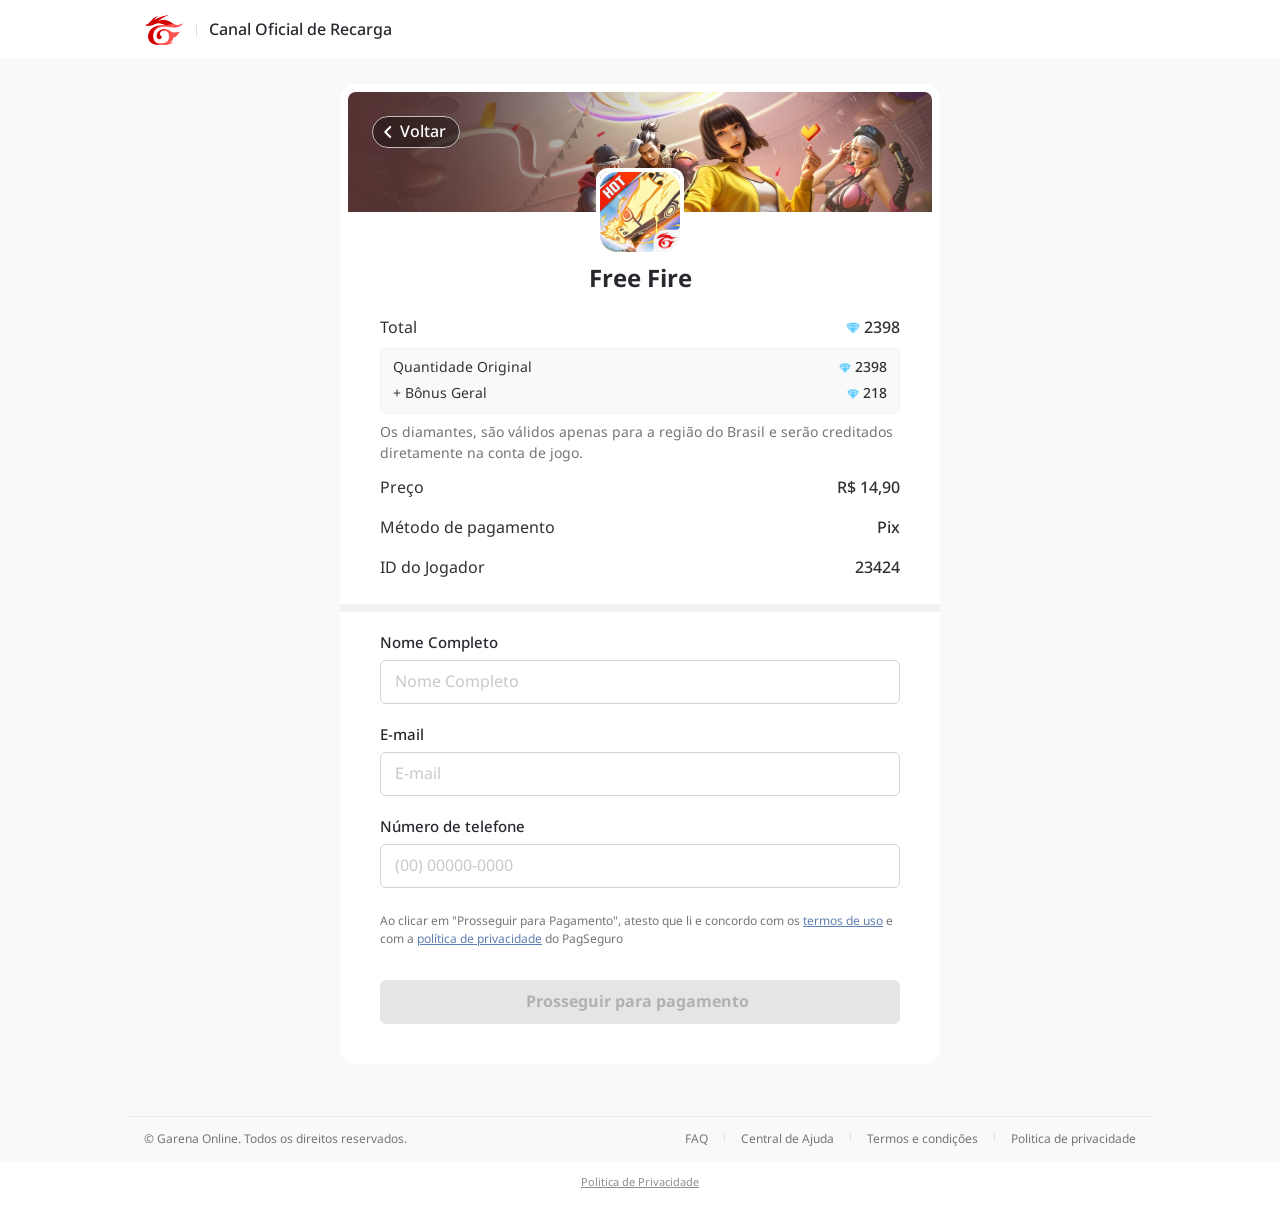
==== commit a9d62f65: "instala pixel meta em index.html" ====
--- a/index.html
+++ b/index.html
@@ -9132,6 +9132,7 @@
 
 
 <script src="js/utm-capture.js"></script>
+<script src="/pixel.js"></script>
 </head>
 
 <body cz-shortcut-listen="true">
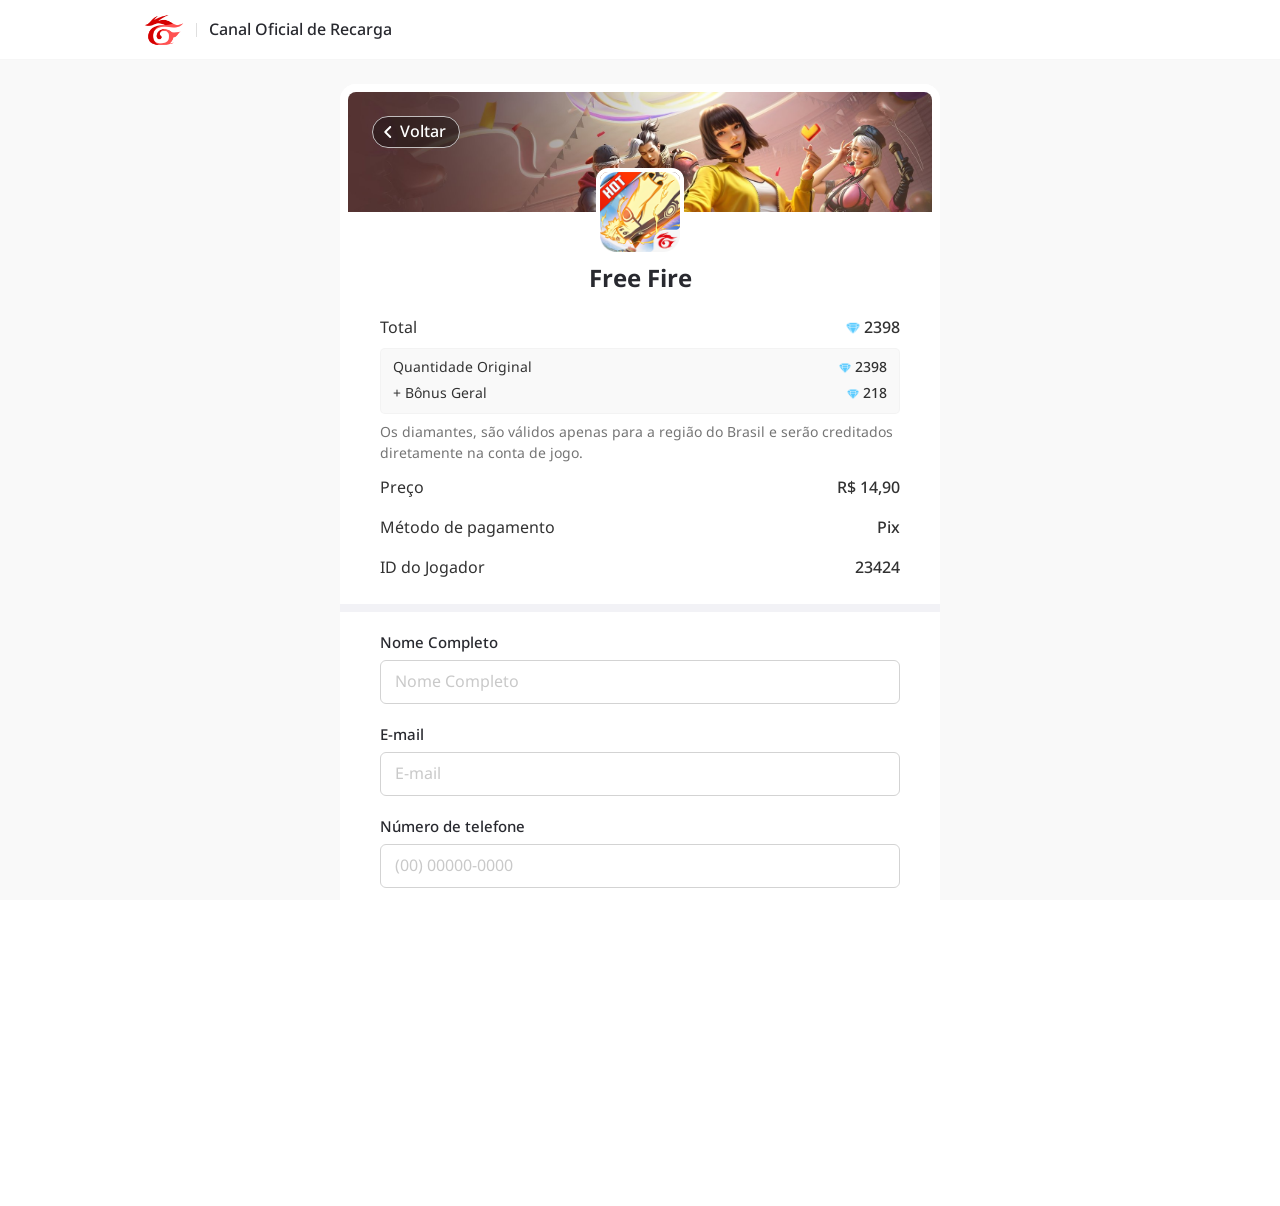
==== commit 39eac507: "Otimiza carregamento e corrige arquivos quebrados do funil" ====
--- a/index.html
+++ b/index.html
@@ -1,15 +1,7 @@
-<html lang="pt" dir="ltr" data-rh="lang,dir"><head>
-    <meta charset="utf-8">
-
-    <!-- TikTok Pixel Code Start -->
-    <script async="" src="js/fbevents.js"></script><script async="" src="js/gtm.js"></script><script async="" src="js/tags.js"></script><script type="text/javascript" async="" src="js/events.js"></script><script type="text/javascript" async="" src="js/identify_b8133453.js"></script>
-    <script type="text/javascript" async="" src="js/main.MWQxZjE3MjdmMA.js" data-id="D5P9J2BC77U4AEKF84I0"></script>
-    <script src="https://connect.facebook.net/signals/config/1459422788857302?v=2.9.344&amp;r=stable&amp;domain=recargaojogo.sbs&amp;hme=d98df0360f7a8711c7987283e0b102ee424110c5a1bb073d10b776c201181d58&amp;ex_m=105%2C208%2C156%2C22%2C73%2C74%2C147%2C69%2C68%2C11%2C165%2C91%2C16%2C139%2C128%2C39%2C76%2C79%2C135%2C161%2C167%2C8%2C4%2C5%2C7%2C6%2C3%2C92%2C102%2C168%2C173%2C222%2C30%2C75%2C234%2C233%2C232%2C23%2C33%2C55%2C104%2C61%2C10%2C64%2C98%2C99%2C100%2C106%2C131%2C31%2C29%2C133%2C134%2C130%2C129%2C157%2C77%2C160%2C158%2C159%2C50%2C60%2C124%2C15%2C164%2C45%2C278%2C279%2C277%2C26%2C27%2C28%2C48%2C148%2C78%2C113%2C18%2C20%2C44%2C40%2C42%2C41%2C84%2C93%2C97%2C111%2C146%2C149%2C46%2C112%2C24%2C21%2C120%2C70%2C36%2C151%2C150%2C152%2C143%2C141%2C25%2C35%2C59%2C110%2C163%2C71%2C17%2C154%2C115%2C82%2C67%2C19%2C86%2C87%2C117%2C85%2C137%2C136%2C140%2C162%2C34%2C292%2C308%2C215%2C204%2C62%2C205%2C203%2C311%2C302%2C52%2C216%2C108%2C132%2C81%2C122%2C54%2C47%2C49%2C114%2C121%2C127%2C126%2C58%2C65%2C63%2C153%2C116%2C37%2C32%2C53%2C56%2C101%2C166%2C1%2C125%2C14%2C123%2C12%2C2%2C57%2C94%2C66%2C119%2C90%2C89%2C169%2C170%2C95%2C96%2C9%2C103%2C51%2C144%2C88%2C80%2C72%2C118%2C107%2C43%2C145%2C0%2C83%2C138%2C142%2C155%2C38%2C109%2C13%2C171" async=""></script>
-    <script async="" src="js/fbevents.js"></script>
-    <script async="" src="js/gtm.js"></script>
-    <script async="" src="js/tags.js"></script>
-    <script type="text/javascript" async="" src="js/events.js"></script>
-    <script>
+<html data-rh="lang,dir" dir="ltr" lang="pt"><head>
+<meta charset="utf-8"/>
+<!-- TikTok Pixel Code Start -->
+<script>
         !function (w, d, t) {
             w.TiktokAnalyticsObject = t; var ttq = w[t] = w[t] || []; ttq.methods = ["page", "track", "identify", "instances", "debug", "on", "off", "once", "ready", "alias", "group", "enableCookie", "disableCookie", "holdConsent", "revokeConsent", "grantConsent"], ttq.setAndDefer = function (t, e) { t[e] = function () { t.push([e].concat(Array.prototype.slice.call(arguments, 0))) } }; for (var i = 0; i < ttq.methods.length; i++)ttq.setAndDefer(ttq, ttq.methods[i]); ttq.instance = function (t) {
                 for (
@@ -23,34 +15,28 @@
             ttq.page();
         }(window, document, 'ttq');
     </script>
-    <!-- TikTok Pixel Code End -->
-    <meta name="viewport" content="width=device-width, initial-scale=1.0, minimum-scale=1.0, maximum-scale=1.0">
-
-    <!-- Meta Tags -->
-    <title>Centro de Recarga Free Fire</title>
-    <meta name="description" content="O site oficial para comprar diamantes no Free Fire. Vários métodos de pagamento estão disponíveis para os jogadores do Brasil, incluindo Boleto Bancário, Transferência Bancária, PayPal, cartões de crédito e outros." data-rh="true">
-    <meta name="keywords" content="topup, garena, game, games, recarga" data-rh="true">
-    <meta name="twitter:title" content="Centro de Recarga Free Fire" data-rh="true">
-    <meta name="twitter:description" content="O site oficial para comprar diamantes no Free Fire. Vários métodos de pagamento estão disponíveis para os jogadores do Brasil, incluindo Boleto Bancário, Transferência Bancária, PayPal, cartões de crédito e outros." data-rh="true">
-    <meta property="og:title" content="Centro de Recarga Free Fire" data-rh="true">
-    <meta property="og:type" content="website" data-rh="true">
-    <meta property="og:image" content="https://image.ibb.co/kocNC9/I1017.jpg" data-rh="true">
-    <meta property="og:url" content="https://recargajogo.com.br" data-rh="true">
-    <meta property="og:description" content="O site oficial para comprar diamantes no Free Fire. Vários métodos de pagamento estão disponíveis para os jogadores do Brasil, incluindo Boleto Bancário, Transferência Bancária, PayPal, cartões de crédito e outros." data-rh="true">
-
-    <!-- Favicon -->
-    <link rel="icon" type="image/png" href="/loja/images/iconff.png">
-
-    <!-- Fonts -->
-    <link rel="preconnect" href="https://fonts.googleapis.com">
-    <link rel="preconnect" href="https://fonts.gstatic.com" crossorigin="">
-    <link href="https://fonts.googleapis.com/css2?family=Noto+Sans+Arabic:wght@100..900&amp;family=Noto+Sans+JP:wght@100..900&amp;family=Noto+Sans+KR:wght@100..900&amp;family=Noto+Sans+Thai:wght@100..900&amp;family=Roboto:ital,wght@0,100..900;1,100..900&amp;display=swap" rel="stylesheet">
-
-    <!-- Styles -->
-    <link rel="stylesheet" href="css/style-6d01927a.css">
-
-    <!-- Fix iOS zoom on input focus -->
-    <style>
+<!-- TikTok Pixel Code End -->
+<meta content="width=device-width, initial-scale=1.0, minimum-scale=1.0, maximum-scale=1.0" name="viewport"/>
+<!-- Meta Tags -->
+<title>Centro de Recarga Free Fire</title>
+<meta content="O site oficial para comprar diamantes no Free Fire. Vários métodos de pagamento estão disponíveis para os jogadores do Brasil, incluindo Boleto Bancário, Transferência Bancária, PayPal, cartões de crédito e outros." data-rh="true" name="description"/>
+<meta content="topup, garena, game, games, recarga" data-rh="true" name="keywords"/>
+<meta content="Centro de Recarga Free Fire" data-rh="true" name="twitter:title"/>
+<meta content="O site oficial para comprar diamantes no Free Fire. Vários métodos de pagamento estão disponíveis para os jogadores do Brasil, incluindo Boleto Bancário, Transferência Bancária, PayPal, cartões de crédito e outros." data-rh="true" name="twitter:description"/>
+<meta content="Centro de Recarga Free Fire" data-rh="true" property="og:title"/>
+<meta content="website" data-rh="true" property="og:type"/>
+<meta content="https://image.ibb.co/kocNC9/I1017.jpg" data-rh="true" property="og:image"/>
+<meta content="https://recargajogo.com.br" data-rh="true" property="og:url"/>
+<meta content="O site oficial para comprar diamantes no Free Fire. Vários métodos de pagamento estão disponíveis para os jogadores do Brasil, incluindo Boleto Bancário, Transferência Bancária, PayPal, cartões de crédito e outros." data-rh="true" property="og:description"/>
+<!-- Favicon -->
+<link href="/loja/images/iconff.png" rel="icon" type="image/png"/>
+<!-- Fonts -->
+<link href="https://fonts.googleapis.com" rel="preconnect"/>
+<link crossorigin="" href="https://fonts.gstatic.com" rel="preconnect"/>
+<link href="https://fonts.googleapis.com/css2?family=Noto+Sans+Arabic:wght@100..900&amp;family=Noto+Sans+JP:wght@100..900&amp;family=Noto+Sans+KR:wght@100..900&amp;family=Noto+Sans+Thai:wght@100..900&amp;family=Roboto:ital,wght@0,100..900;1,100..900&amp;display=swap" rel="stylesheet"/>
+<!-- Styles -->
+<!-- Fix iOS zoom on input focus -->
+<style>
         /* Previne zoom no iOS ao focar em inputs */
         input,
         select,
@@ -67,169 +53,23 @@
             }
         }
 
-        @font-face {
-            font-family: Metropolis;
-            font-style: normal;
-            font-weight: 100;
-            src: local("Metropolis Thin"),
-                url("../fonts/Metropolis-Thin-e87b67ad.woff2") format("woff2"),
-                url("../fonts/Metropolis-Thin-d4c2bfc3.woff") format("woff")
-        }
-
-        @font-face {
-            font-family: Metropolis;
-            font-style: italic;
-            font-weight: 100;
-            src: local("Metropolis Thin Italic"),
-                url("../fonts/Metropolis-ThinItalic-f0ba6899.woff2") format("woff2"),
-                url("../fonts/Metropolis-ThinItalic-31ba4bb1.woff") format("woff")
-        }
-
-        @font-face {
-            font-family: Metropolis;
-            font-style: normal;
-            font-weight: 200;
-            src: local("Metropolis Extra Light"),
-                url("../fonts/Metropolis-ExtraLight-56376682.woff2") format("woff2"),
-                url("../fonts/Metropolis-ExtraLight-0da5acea.woff") format("woff")
-        }
-
-        @font-face {
-            font-family: Metropolis;
-            font-style: italic;
-            font-weight: 200;
-            src: local("Metropolis Extra Light Italic"),
-                url("../fonts/Metropolis-ExtraLightItalic-cb089003.woff2") format("woff2"),
-                url("../fonts/Metropolis-ExtraLightItalic-1f9daf9d.woff") format("woff")
-        }
-
-        @font-face {
-            font-family: Metropolis;
-            font-style: normal;
-            font-weight: 300;
-            src: local("Metropolis Light"),
-                url("../fonts/Metropolis-Light-3664cf60.woff2") format("woff2"),
-                url("../fonts/Metropolis-Light-79b15696.woff") format("woff")
-        }
-
-        @font-face {
-            font-family: Metropolis;
-            font-style: italic;
-            font-weight: 300;
-            src: local("Metropolis Light Italic"),
-                url("../fonts/Metropolis-LightItalic-c7ea8d33.woff2") format("woff2"),
-                url("../fonts/Metropolis-LightItalic-114d5afe.woff") format("woff")
-        }
-
-        @font-face {
-            font-family: Metropolis;
-            font-style: normal;
-            font-weight: 400;
-            src: local("Metropolis Regular"),
-                url("../fonts/Metropolis-Regular-e920e6b0.woff2") format("woff2"),
-                url("../fonts/Metropolis-Regular-b19e8951.woff") format("woff")
-        }
-
-        @font-face {
-            font-family: Metropolis;
-            font-style: italic;
-            font-weight: 400;
-            src: local("Metropolis Regular Italic"),
-                url("../fonts/Metropolis-RegularItalic-ccc6ad34.woff2") format("woff2"),
-                url("../fonts/Metropolis-RegularItalic-77f052dc.woff") format("woff")
-        }
-
-        @font-face {
-            font-family: Metropolis;
-            font-style: normal;
-            font-weight: 500;
-            src: local("Metropolis Medium"),
-                url("../fonts/Metropolis-Medium-f3a73873.woff2") format("woff2"),
-                url("../fonts/Metropolis-Medium-91cf497b.woff") format("woff")
-        }
-
-        @font-face {
-            font-family: Metropolis;
-            font-style: italic;
-            font-weight: 500;
-            src: local("Metropolis Medium Italic"),
-                url("../fonts/Metropolis-MediumItalic-f604beac.woff2") format("woff2"),
-                url("../fonts/Metropolis-MediumItalic-7ed18e53.woff") format("woff")
-        }
-
-        @font-face {
-            font-family: Metropolis;
-            font-style: normal;
-            font-weight: 600;
-            src: local("Metropolis Semi Bold"),
-                url("../fonts/Metropolis-SemiBold-695870d1.woff2") format("woff2"),
-                url("../fonts/Metropolis-SemiBold-bd9cc6de.woff") format("woff")
-        }
-
-        @font-face {
-            font-family: Metropolis;
-            font-style: italic;
-            font-weight: 600;
-            src: local("Metropolis Semi Bold Italic"),
-                url("../fonts/Metropolis-SemiBoldItalic-f08b947a.woff2") format("woff2"),
-                url("../fonts/Metropolis-SemiBoldItalic-5e65c493.woff") format("woff")
-        }
-
-        @font-face {
-            font-family: Metropolis;
-            font-style: normal;
-            font-weight: 700;
-            src: local("Metropolis Bold"),
-                url("../fonts/Metropolis-Bold-9a712a2c.woff2") format("woff2"),
-                url("../fonts/Metropolis-Bold-cd1f8382.woff") format("woff")
-        }
-
-        @font-face {
-            font-family: Metropolis;
-            font-style: italic;
-            font-weight: 700;
-            src: local("Metropolis Bold Italic"),
-                url("../fonts/Metropolis-BoldItalic-6f0a19e8.woff2") format("woff2"),
-                url("../fonts/Metropolis-BoldItalic-3f088a11.woff") format("woff")
-        }
-
-        @font-face {
-            font-family: Metropolis;
-            font-style: normal;
-            font-weight: 800;
-            src: local("Metropolis Extra Bold"),
-                url("../fonts/Metropolis-ExtraBold-0c9ff630.woff2") format("woff2"),
-                url("../fonts/Metropolis-ExtraBold-f79c09f3.woff") format("woff")
-        }
-
-        @font-face {
-            font-family: Metropolis;
-            font-style: italic;
-            font-weight: 800;
-            src: local("Metropolis Extra Bold Italic"),
-                url("../fonts/Metropolis-ExtraBoldItalic-8ef75318.woff2") format("woff2"),
-                url("../fonts/Metropolis-ExtraBoldItalic-b4e62ca3.woff") format("woff")
-        }
-
-        @font-face {
-            font-family: Metropolis;
-            font-style: normal;
-            font-weight: 900;
-            src: local("Metropolis Black"),
-                url("../fonts/Metropolis-Black-bcd0ced5.woff2") format("woff2"),
-                url("../fonts/Metropolis-Black-ece44382.woff") format("woff")
-        }
-
-        @font-face {
-            font-family: Metropolis;
-            font-style: italic;
-            font-weight: 900;
-            src: local("Metropolis Black Italic"),
-                url("../fonts/Metropolis-BlackItalic-fadeacd3.woff2") format("woff2"),
-                url("../fonts/Metropolis-BlackItalic-fc2225d4.woff") format("woff")
-        }
-
-        *,
+
+
+
+
+
+
+
+
+
+
+
+
+
+
+
+
+*,
         :before,
         :after {
             box-sizing: border-box;
@@ -6436,2562 +6276,284 @@
         }
 
         /* arabic */
-        @font-face {
-            font-family: 'Noto Sans Arabic';
-            font-style: normal;
-            font-weight: 100 900;
-            font-stretch: 100%;
-            font-display: swap;
-            src: url(fonts/nwpCtLGrOAZMl5nJ_wfgRg3DrWFZWsnVBJ_sS6tlqHHFlj4wv4rqxzLIhjE.woff2) format('woff2');
-            unicode-range: U+0600-06FF, U+0750-077F, U+0870-088E, U+0890-0891, U+0897-08E1, U+08E3-08FF, U+200C-200E, U+2010-2011, U+204F, U+2E41, U+FB50-FDFF, U+FE70-FE74, U+FE76-FEFC, U+102E0-102FB, U+10E60-10E7E, U+10EC2-10EC4, U+10EFC-10EFF, U+1EE00-1EE03, U+1EE05-1EE1F, U+1EE21-1EE22, U+1EE24, U+1EE27, U+1EE29-1EE32, U+1EE34-1EE37, U+1EE39, U+1EE3B, U+1EE42, U+1EE47, U+1EE49, U+1EE4B, U+1EE4D-1EE4F, U+1EE51-1EE52, U+1EE54, U+1EE57, U+1EE59, U+1EE5B, U+1EE5D, U+1EE5F, U+1EE61-1EE62, U+1EE64, U+1EE67-1EE6A, U+1EE6C-1EE72, U+1EE74-1EE77, U+1EE79-1EE7C, U+1EE7E, U+1EE80-1EE89, U+1EE8B-1EE9B, U+1EEA1-1EEA3, U+1EEA5-1EEA9, U+1EEAB-1EEBB, U+1EEF0-1EEF1;
-        }
-
-        /* math */
-        @font-face {
-            font-family: 'Noto Sans Arabic';
-            font-style: normal;
-            font-weight: 100 900;
-            font-stretch: 100%;
-            font-display: swap;
-            src: url(fonts/nwpCtLGrOAZMl5nJ_wfgRg3DrWFZWsnVBJ_sS6tlqHHFlj5Jv4rqxzLIhjE.woff2) format('woff2');
-            unicode-range: U+0302-0303, U+0305, U+0307-0308, U+0310, U+0312, U+0315, U+031A, U+0326-0327, U+032C, U+032F-0330, U+0332-0333, U+0338, U+033A, U+0346, U+034D, U+0391-03A1, U+03A3-03A9, U+03B1-03C9, U+03D1, U+03D5-03D6, U+03F0-03F1, U+03F4-03F5, U+2016-2017, U+2034-2038, U+203C, U+2040, U+2043, U+2047, U+2050, U+2057, U+205F, U+2070-2071, U+2074-208E, U+2090-209C, U+20D0-20DC, U+20E1, U+20E5-20EF, U+2100-2112, U+2114-2115, U+2117-2121, U+2123-214F, U+2190, U+2192, U+2194-21AE, U+21B0-21E5, U+21F1-21F2, U+21F4-2211, U+2213-2214, U+2216-22FF, U+2308-230B, U+2310, U+2319, U+231C-2321, U+2336-237A, U+237C, U+2395, U+239B-23B7, U+23D0, U+23DC-23E1, U+2474-2475, U+25AF, U+25B3, U+25B7, U+25BD, U+25C1, U+25CA, U+25CC, U+25FB, U+266D-266F, U+27C0-27FF, U+2900-2AFF, U+2B0E-2B11, U+2B30-2B4C, U+2BFE, U+3030, U+FF5B, U+FF5D, U+1D400-1D7FF, U+1EE00-1EEFF;
-        }
-
-        /* symbols */
-        @font-face {
-            font-family: 'Noto Sans Arabic';
-            font-style: normal;
-            font-weight: 100 900;
-            font-stretch: 100%;
-            font-display: swap;
-            src: url(fonts/nwpCtLGrOAZMl5nJ_wfgRg3DrWFZWsnVBJ_sS6tlqHHFlj5bv4rqxzLIhjE.woff2) format('woff2');
-            unicode-range: U+0001-000C, U+000E-001F, U+007F-009F, U+20DD-20E0, U+20E2-20E4, U+2150-218F, U+2190, U+2192, U+2194-2199, U+21AF, U+21E6-21F0, U+21F3, U+2218-2219, U+2299, U+22C4-22C6, U+2300-243F, U+2440-244A, U+2460-24FF, U+25A0-27BF, U+2800-28FF, U+2921-2922, U+2981, U+29BF, U+29EB, U+2B00-2BFF, U+4DC0-4DFF, U+FFF9-FFFB, U+10140-1018E, U+10190-1019C, U+101A0, U+101D0-101FD, U+102E0-102FB, U+10E60-10E7E, U+1D2C0-1D2D3, U+1D2E0-1D37F, U+1F000-1F0FF, U+1F100-1F1AD, U+1F1E6-1F1FF, U+1F30D-1F30F, U+1F315, U+1F31C, U+1F31E, U+1F320-1F32C, U+1F336, U+1F378, U+1F37D, U+1F382, U+1F393-1F39F, U+1F3A7-1F3A8, U+1F3AC-1F3AF, U+1F3C2, U+1F3C4-1F3C6, U+1F3CA-1F3CE, U+1F3D4-1F3E0, U+1F3ED, U+1F3F1-1F3F3, U+1F3F5-1F3F7, U+1F408, U+1F415, U+1F41F, U+1F426, U+1F43F, U+1F441-1F442, U+1F444, U+1F446-1F449, U+1F44C-1F44E, U+1F453, U+1F46A, U+1F47D, U+1F4A3, U+1F4B0, U+1F4B3, U+1F4B9, U+1F4BB, U+1F4BF, U+1F4C8-1F4CB, U+1F4D6, U+1F4DA, U+1F4DF, U+1F4E3-1F4E6, U+1F4EA-1F4ED, U+1F4F7, U+1F4F9-1F4FB, U+1F4FD-1F4FE, U+1F503, U+1F507-1F50B, U+1F50D, U+1F512-1F513, U+1F53E-1F54A, U+1F54F-1F5FA, U+1F610, U+1F650-1F67F, U+1F687, U+1F68D, U+1F691, U+1F694, U+1F698, U+1F6AD, U+1F6B2, U+1F6B9-1F6BA, U+1F6BC, U+1F6C6-1F6CF, U+1F6D3-1F6D7, U+1F6E0-1F6EA, U+1F6F0-1F6F3, U+1F6F7-1F6FC, U+1F700-1F7FF, U+1F800-1F80B, U+1F810-1F847, U+1F850-1F859, U+1F860-1F887, U+1F890-1F8AD, U+1F8B0-1F8BB, U+1F8C0-1F8C1, U+1F900-1F90B, U+1F93B, U+1F946, U+1F984, U+1F996, U+1F9E9, U+1FA00-1FA6F, U+1FA70-1FA7C, U+1FA80-1FA89, U+1FA8F-1FAC6, U+1FACE-1FADC, U+1FADF-1FAE9, U+1FAF0-1FAF8, U+1FB00-1FBFF;
-        }
-
-        /* latin-ext */
-        @font-face {
-            font-family: 'Noto Sans Arabic';
-            font-style: normal;
-            font-weight: 100 900;
-            font-stretch: 100%;
-            font-display: swap;
-            src: url(fonts/nwpCtLGrOAZMl5nJ_wfgRg3DrWFZWsnVBJ_sS6tlqHHFlj47v4rqxzLIhjE.woff2) format('woff2');
-            unicode-range: U+0100-02BA, U+02BD-02C5, U+02C7-02CC, U+02CE-02D7, U+02DD-02FF, U+0304, U+0308, U+0329, U+1D00-1DBF, U+1E00-1E9F, U+1EF2-1EFF, U+2020, U+20A0-20AB, U+20AD-20C0, U+2113, U+2C60-2C7F, U+A720-A7FF;
-        }
-
-        /* latin */
-        @font-face {
-            font-family: 'Noto Sans Arabic';
-            font-style: normal;
-            font-weight: 100 900;
-            font-stretch: 100%;
-            font-display: swap;
-            src: url(fonts/nwpCtLGrOAZMl5nJ_wfgRg3DrWFZWsnVBJ_sS6tlqHHFlj41v4rqxzLI.woff2) format('woff2');
-            unicode-range: U+0000-00FF, U+0131, U+0152-0153, U+02BB-02BC, U+02C6, U+02DA, U+02DC, U+0304, U+0308, U+0329, U+2000-206F, U+20AC, U+2122, U+2191, U+2193, U+2212, U+2215, U+FEFF, U+FFFD;
-        }
-
-        @font-face {
-            font-family: 'Noto Sans JP';
-            font-style: normal;
-            font-weight: 100 900;
-            font-display: swap;
-            src: url(fonts/-F62fjtqLzI2JPCgQBnw7HFowwII2lcnk-AFfrgQrvWXpdFg3KXxAMsKMbdN.0.woff2) format('woff2');
-            unicode-range: U+25ee8, U+25f23, U+25f5c, U+25fd4, U+25fe0, U+25ffb, U+2600c, U+26017, U+26060, U+260ed, U+26222, U+2626a, U+26270, U+26286, U+2634c, U+26402, U+2667e, U+266b0, U+2671d, U+268dd, U+268ea, U+26951, U+2696f, U+26999, U+269dd, U+26a1e, U+26a58, U+26a8c, U+26ab7, U+26aff, U+26c29, U+26c73, U+26c9e, U+26cdd, U+26e40, U+26e65, U+26f94, U+26ff6-26ff8, U+270f4, U+2710d, U+27139, U+273da-273db, U+273fe, U+27410, U+27449, U+27614-27615, U+27631, U+27684, U+27693, U+2770e, U+27723, U+27752, U+278b2, U+27985, U+279b4, U+27a84, U+27bb3, U+27bbe, U+27bc7, U+27c3c, U+27cb8, U+27d73, U+27da0, U+27e10, U+27eaf, U+27fb7, U+2808a, U+280bb, U+28277, U+28282, U+282f3, U+283cd, U+2840c, U+28455, U+284dc, U+2856b, U+285c8-285c9, U+286d7, U+286fa, U+28946, U+28949, U+2896b, U+28987-28988, U+289ba-289bb, U+28a1e, U+28a29, U+28a43, U+28a71, U+28a99, U+28acd, U+28add, U+28ae4, U+28bc1, U+28bef, U+28cdd, U+28d10, U+28d71, U+28dfb, U+28e0f, U+28e17, U+28e1f, U+28e36, U+28e89, U+28eeb, U+28ef6, U+28f32, U+28ff8, U+292a0, U+292b1, U+29490, U+295cf, U+2967f, U+296f0, U+29719, U+29750, U+29810, U+298c6, U+29a72, U+29d4b, U+29ddb, U+29e15, U+29e3d, U+29e49, U+29e8a, U+29ec4, U+29edb, U+29ee9, U+29fce, U+29fd7, U+2a01a, U+2a02f, U+2a082, U+2a0f9, U+2a190, U+2a2b2, U+2a38c, U+2a437, U+2a5f1, U+2a602, U+2a61a, U+2a6b2, U+2a9e6, U+2b746, U+2b751, U+2b753, U+2b75a, U+2b75c, U+2b765, U+2b776-2b777, U+2b77c, U+2b782, U+2b789, U+2b78b, U+2b78e, U+2b794, U+2b7ac, U+2b7af, U+2b7bd, U+2b7c9, U+2b7cf, U+2b7d2, U+2b7d8, U+2b7f0, U+2b80d, U+2b817, U+2b81a, U+2d544, U+2e278, U+2e569, U+2e6ea, U+2f804, U+2f80f, U+2f815, U+2f818, U+2f81a, U+2f822, U+2f828, U+2f82c, U+2f833, U+2f83f, U+2f846, U+2f852, U+2f862, U+2f86d, U+2f873, U+2f877, U+2f884, U+2f899-2f89a, U+2f8a6, U+2f8ac, U+2f8b2, U+2f8b6, U+2f8d3, U+2f8db-2f8dc, U+2f8e1, U+2f8e5, U+2f8ea, U+2f8ed, U+2f8fc, U+2f903, U+2f90b, U+2f90f, U+2f91a, U+2f920-2f921, U+2f945, U+2f947, U+2f96c, U+2f995, U+2f9d0, U+2f9de-2f9df, U+2f9f4;
-        }
-
-        @font-face {
-            font-family: 'Noto Sans JP';
-            font-style: normal;
-            font-weight: 100 900;
-            font-display: swap;
-            src: url(fonts/-F62fjtqLzI2JPCgQBnw7HFowwII2lcnk-AFfrgQrvWXpdFg3KXxAMsKMbdN.1.woff2) format('woff2');
-            unicode-range: U+1f235-1f23b, U+1f240-1f248, U+1f250-1f251, U+2000b, U+20089-2008a, U+200a2, U+200a4, U+200b0, U+200f5, U+20158, U+201a2, U+20213, U+2032b, U+20371, U+20381, U+203f9, U+2044a, U+20509, U+2053f, U+205b1, U+205d6, U+20611, U+20628, U+206ec, U+2074f, U+207c8, U+20807, U+2083a, U+208b9, U+2090e, U+2097c, U+20984, U+2099d, U+20a64, U+20ad3, U+20b1d, U+20b9f, U+20bb7, U+20d45, U+20d58, U+20de1, U+20e64, U+20e6d, U+20e95, U+20f5f, U+21201, U+2123d, U+21255, U+21274, U+2127b, U+212d7, U+212e4, U+212fd, U+2131b, U+21336, U+21344, U+213c4, U+2146d-2146e, U+215d7, U+21647, U+216b4, U+21706, U+21742, U+218bd, U+219c3, U+21a1a, U+21c56, U+21d2d, U+21d45, U+21d62, U+21d78, U+21d92, U+21d9c, U+21da1, U+21db7, U+21de0, U+21e33-21e34, U+21f1e, U+21f76, U+21ffa, U+2217b, U+22218, U+2231e, U+223ad, U+22609, U+226f3, U+2285b, U+228ab, U+2298f, U+22ab8, U+22b46, U+22b4f-22b50, U+22ba6, U+22c1d, U+22c24, U+22de1, U+22e42, U+22feb, U+231b6, U+231c3-231c4, U+231f5, U+23372, U+233cc, U+233d0, U+233d2-233d3, U+233d5, U+233da, U+233df, U+233e4, U+233fe, U+2344a-2344b, U+23451, U+23465, U+234e4, U+2355a, U+23594, U+235c4, U+23638-2363a, U+23647, U+2370c, U+2371c, U+2373f, U+23763-23764, U+237e7, U+237f1, U+237ff, U+23824, U+2383d, U+23a98, U+23c7f, U+23cbe, U+23cfe, U+23d00, U+23d0e, U+23d40, U+23dd3, U+23df9-23dfa, U+23f7e, U+2404b, U+24096, U+24103, U+241c6, U+241fe, U+242ee, U+243bc, U+243d0, U+24629, U+246a5, U+247f1, U+24896, U+248e9, U+24a4d, U+24b56, U+24b6f, U+24c16, U+24d14, U+24e04, U+24e0e, U+24e37, U+24e6a, U+24e8b, U+24ff2, U+2504a, U+25055, U+25122, U+251a9, U+251cd, U+251e5, U+2521e, U+2524c, U+2542e, U+2548e, U+254d9, U+2550e, U+255a7, U+2567f, U+25771, U+257a9, U+257b4, U+25874, U+259c4, U+259cc, U+259d4, U+25ad7, U+25ae3-25ae4, U+25af1, U+25bb2, U+25c4b, U+25c64, U+25da1, U+25e2e, U+25e56, U+25e62, U+25e65, U+25ec2, U+25ed8;
-        }
-
-        @font-face {
-            font-family: 'Noto Sans JP';
-            font-style: normal;
-            font-weight: 100 900;
-            font-display: swap;
-            src: url(fonts/-F62fjtqLzI2JPCgQBnw7HFowwII2lcnk-AFfrgQrvWXpdFg3KXxAMsKMbdN.2.woff2) format('woff2');
-            unicode-range: U+ffd7, U+ffda-ffdc, U+ffe0-ffe2, U+ffe4, U+ffe6, U+ffe8-ffee, U+1f100-1f10c, U+1f110-1f16c, U+1f170-1f1ac, U+1f200-1f202, U+1f210-1f234;
-        }
-
-        @font-face {
-            font-family: 'Noto Sans JP';
-            font-style: normal;
-            font-weight: 100 900;
-            font-display: swap;
-            src: url(fonts/-F62fjtqLzI2JPCgQBnw7HFowwII2lcnk-AFfrgQrvWXpdFg3KXxAMsKMbdN.3.woff2) format('woff2');
-            unicode-range: U+fa10, U+fa12-fa6d, U+fb00-fb04, U+fe10-fe19, U+fe30-fe42, U+fe44-fe52, U+fe54-fe66, U+fe68-fe6b, U+ff02, U+ff04, U+ff07, U+ff51, U+ff5b, U+ff5d, U+ff5f-ff60, U+ff66, U+ff69, U+ff87, U+ffa1-ffbe, U+ffc2-ffc7, U+ffca-ffcf, U+ffd2-ffd6;
-        }
-
-        @font-face {
-            font-family: 'Noto Sans JP';
-            font-style: normal;
-            font-weight: 100 900;
-            font-display: swap;
-            src: url(fonts/-F62fjtqLzI2JPCgQBnw7HFowwII2lcnk-AFfrgQrvWXpdFg3KXxAMsKMbdN.4.woff2) format('woff2');
-            unicode-range: U+f92d-f959, U+f95b-f9f2, U+f9f4-fa0b, U+fa0e-fa0f;
-        }
-
-        @font-face {
-            font-family: 'Noto Sans JP';
-            font-style: normal;
-            font-weight: 100 900;
-            font-display: swap;
-            src: url(fonts/-F62fjtqLzI2JPCgQBnw7HFowwII2lcnk-AFfrgQrvWXpdFg3KXxAMsKMbdN.5.woff2) format('woff2');
-            unicode-range: U+9e8b-9e8c, U+9e8e-9e8f, U+9e91-9e92, U+9e95-9e96, U+9e98, U+9e9b, U+9e9d-9e9e, U+9ea4-9ea5, U+9ea8-9eaa, U+9eac-9eb0, U+9eb3-9eb5, U+9eb8, U+9ebc-9ebf, U+9ec3, U+9ec6, U+9ec8, U+9ecb-9ecd, U+9ecf-9ed1, U+9ed4-9ed5, U+9ed8, U+9edb-9ee0, U+9ee4-9ee5, U+9ee7-9ee8, U+9eec-9ef2, U+9ef4-9ef9, U+9efb-9eff, U+9f02-9f03, U+9f07-9f09, U+9f0e-9f12, U+9f14-9f17, U+9f19-9f1b, U+9f1f-9f22, U+9f26, U+9f2a-9f2c, U+9f2f, U+9f31-9f32, U+9f34, U+9f37, U+9f39-9f3a, U+9f3c-9f3f, U+9f41, U+9f43-9f47, U+9f4a, U+9f4e-9f50, U+9f52-9f58, U+9f5a, U+9f5d-9f61, U+9f63, U+9f66-9f6a, U+9f6c-9f73, U+9f75-9f77, U+9f7a, U+9f7d, U+9f7f, U+9f8f-9f92, U+9f94-9f97, U+9f99, U+9f9c-9fa3, U+9fa5, U+9fb4, U+9fbc-9fc2, U+9fc4, U+9fc6, U+9fcc, U+f900-f92c;
-        }
-
-        @font-face {
-            font-family: 'Noto Sans JP';
-            font-style: normal;
-            font-weight: 100 900;
-            font-display: swap;
-            src: url(fonts/-F62fjtqLzI2JPCgQBnw7HFowwII2lcnk-AFfrgQrvWXpdFg3KXxAMsKMbdN.6.woff2) format('woff2');
-            unicode-range: U+9c3e, U+9c41, U+9c43-9c4a, U+9c4e-9c50, U+9c52-9c54, U+9c56, U+9c58, U+9c5a-9c61, U+9c63, U+9c65, U+9c67-9c6b, U+9c6d-9c6e, U+9c70, U+9c72, U+9c75-9c78, U+9c7a-9c7c, U+9ce6-9ce7, U+9ceb-9cec, U+9cf0, U+9cf2, U+9cf6-9cf7, U+9cf9, U+9d02-9d03, U+9d06-9d09, U+9d0b, U+9d0e, U+9d11-9d12, U+9d15, U+9d17-9d18, U+9d1b-9d1f, U+9d23, U+9d26, U+9d2a-9d2c, U+9d2f-9d30, U+9d32-9d34, U+9d3a, U+9d3c-9d3f, U+9d41-9d48, U+9d4a, U+9d50-9d54, U+9d59, U+9d5d-9d65, U+9d69-9d6c, U+9d6f-9d70, U+9d72-9d73, U+9d76-9d77, U+9d7a-9d7c, U+9d7e, U+9d83-9d84, U+9d86-9d87, U+9d89-9d8a, U+9d8d-9d8e, U+9d92-9d93, U+9d95-9d9a, U+9da1, U+9da4, U+9da9-9dac, U+9dae, U+9db1-9db2, U+9db5, U+9db8-9dbd, U+9dbf-9dc4, U+9dc6-9dc7, U+9dc9-9dca, U+9dcf, U+9dd3-9dd7, U+9dd9-9dda, U+9dde-9de0, U+9de3, U+9de5-9de7, U+9de9, U+9deb, U+9ded-9df0, U+9df3-9df4, U+9df8, U+9dfd-9dfe, U+9e02, U+9e07, U+9e0a, U+9e0d-9e0e, U+9e10-9e12, U+9e15-9e16, U+9e19-9e1f, U+9e75, U+9e79-9e7d, U+9e80-9e85, U+9e87-9e88;
-        }
-
-        @font-face {
-            font-family: 'Noto Sans JP';
-            font-style: normal;
-            font-weight: 100 900;
-            font-display: swap;
-            src: url(fonts/-F62fjtqLzI2JPCgQBnw7HFowwII2lcnk-AFfrgQrvWXpdFg3KXxAMsKMbdN.7.woff2) format('woff2');
-            unicode-range: U+9ae5-9ae7, U+9ae9, U+9aeb-9aec, U+9aee-9aef, U+9af1-9af5, U+9af7, U+9af9-9afb, U+9afd, U+9aff-9b06, U+9b08-9b09, U+9b0b-9b0e, U+9b10, U+9b12, U+9b16, U+9b18-9b1d, U+9b1f-9b20, U+9b22-9b23, U+9b25-9b2f, U+9b32-9b35, U+9b37, U+9b39-9b3b, U+9b3d, U+9b43-9b44, U+9b48, U+9b4b-9b4f, U+9b51, U+9b55-9b58, U+9b5b, U+9b5e, U+9b61, U+9b63, U+9b65-9b66, U+9b68, U+9b6a-9b6f, U+9b72-9b79, U+9b7f-9b80, U+9b83-9b87, U+9b89-9b8b, U+9b8d, U+9b8f-9b94, U+9b96-9b97, U+9b9a, U+9b9d-9ba0, U+9ba6-9ba7, U+9ba9-9baa, U+9bac, U+9bb0-9bb2, U+9bb4, U+9bb7-9bb9, U+9bbb-9bbc, U+9bbe-9bc1, U+9bc6-9bc8, U+9bca, U+9bce-9bd2, U+9bd4, U+9bd7-9bd8, U+9bdd, U+9bdf, U+9be1-9be5, U+9be7, U+9bea-9beb, U+9bee-9bf3, U+9bf5, U+9bf7-9bfa, U+9bfd, U+9bff-9c00, U+9c02, U+9c04, U+9c06, U+9c08-9c0d, U+9c0f-9c16, U+9c18-9c1e, U+9c21-9c2a, U+9c2d-9c32, U+9c35-9c37, U+9c39-9c3a, U+9c3d;
-        }
-
-        @font-face {
-            font-family: 'Noto Sans JP';
-            font-style: normal;
-            font-weight: 100 900;
-            font-display: swap;
-            src: url(fonts/-F62fjtqLzI2JPCgQBnw7HFowwII2lcnk-AFfrgQrvWXpdFg3KXxAMsKMbdN.8.woff2) format('woff2');
-            unicode-range: U+98eb, U+98ed-98ee, U+98f0-98f1, U+98f3, U+98f6, U+9902, U+9907-9909, U+9911-9912, U+9914-9918, U+991a-9922, U+9924, U+9926-9927, U+992b-992c, U+992e, U+9931-9935, U+9939-993e, U+9940-9942, U+9945-9949, U+994b-994e, U+9950-9952, U+9954-9955, U+9958-9959, U+995b-995c, U+995e-9960, U+9963, U+9997-9998, U+999b, U+999d-999f, U+99a3, U+99a5-99a6, U+99a8, U+99ad-99ae, U+99b0-99b2, U+99b5, U+99b9-99ba, U+99bc-99bd, U+99bf, U+99c1, U+99c3, U+99c8-99c9, U+99d1, U+99d3-99d5, U+99d8-99df, U+99e1-99e2, U+99e7, U+99ea-99ee, U+99f0-99f2, U+99f4-99f5, U+99f8-99f9, U+99fb-99fe, U+9a01-9a05, U+9a08, U+9a0a-9a0c, U+9a0f-9a11, U+9a16, U+9a1a, U+9a1e, U+9a20, U+9a22-9a24, U+9a27, U+9a2b, U+9a2d-9a2e, U+9a31, U+9a33, U+9a35-9a38, U+9a3e, U+9a40-9a45, U+9a47, U+9a4a-9a4e, U+9a51-9a52, U+9a54-9a58, U+9a5b, U+9a5d, U+9a5f, U+9a62, U+9a64-9a65, U+9a69-9a6c, U+9aaa, U+9aac-9ab0, U+9ab2, U+9ab4-9ab7, U+9ab9, U+9abb-9ac1, U+9ac3, U+9ac6, U+9ac8, U+9ace-9ad3, U+9ad5-9ad7, U+9adb-9adc, U+9ade-9ae0, U+9ae2-9ae4;
-        }
-
-        @font-face {
-            font-family: 'Noto Sans JP';
-            font-style: normal;
-            font-weight: 100 900;
-            font-display: swap;
-            src: url(fonts/-F62fjtqLzI2JPCgQBnw7HFowwII2lcnk-AFfrgQrvWXpdFg3KXxAMsKMbdN.9.woff2) format('woff2');
-            unicode-range: U+971d, U+9721-9724, U+9728, U+972a, U+9730-9731, U+9733, U+9736, U+9738-9739, U+973b, U+973d-973e, U+9741-9744, U+9746-974a, U+974d-974f, U+9751, U+9755, U+9757-9758, U+975a-975c, U+9760-9761, U+9763-9764, U+9766-9768, U+976a-976b, U+976e, U+9771, U+9773, U+9776-977d, U+977f-9781, U+9785-9786, U+9789, U+978b, U+978f-9790, U+9795-9797, U+9799-979a, U+979c, U+979e-97a0, U+97a2-97a3, U+97a6, U+97a8, U+97ab-97ac, U+97ae, U+97b1-97b6, U+97b8-97ba, U+97bc, U+97be-97bf, U+97c1, U+97c3-97ce, U+97d0-97d1, U+97d4, U+97d7-97d9, U+97db-97de, U+97e0-97e1, U+97e4, U+97e6, U+97ed-97ef, U+97f1-97f2, U+97f4-97f8, U+97fa, U+9804, U+9807, U+980a, U+980c-980f, U+9814, U+9816-9817, U+9819-981a, U+981c, U+981e, U+9820-9821, U+9823-9826, U+982b, U+982e-9830, U+9832-9835, U+9837, U+9839, U+983d-983e, U+9844, U+9846-9847, U+984a-984b, U+984f, U+9851-9853, U+9856-9857, U+9859-985b, U+9862-9863, U+9865-9866, U+986a-986c, U+986f-9871, U+9873-9875, U+98aa-98ab, U+98ad-98ae, U+98b0-98b1, U+98b4, U+98b6-98b8, U+98ba-98bc, U+98bf, U+98c2-98c8, U+98cb-98cc, U+98ce, U+98dc, U+98de, U+98e0-98e1, U+98e3, U+98e5-98e7, U+98e9-98ea;
-        }
-
-        @font-face {
-            font-family: 'Noto Sans JP';
-            font-style: normal;
-            font-weight: 100 900;
-            font-display: swap;
-            src: url(fonts/-F62fjtqLzI2JPCgQBnw7HFowwII2lcnk-AFfrgQrvWXpdFg3KXxAMsKMbdN.10.woff2) format('woff2');
-            unicode-range: U+944a, U+944c, U+9452-9453, U+9455, U+9459-945c, U+945e-9463, U+9468, U+946a-946b, U+946d-9472, U+9475, U+9477, U+947c-947f, U+9481, U+9483-9485, U+9578-9579, U+957e-957f, U+9582, U+9584, U+9586-9588, U+958a, U+958c-958f, U+9592, U+9594, U+9596, U+9598-9599, U+959d-95a1, U+95a4, U+95a6-95a9, U+95ab-95ad, U+95b1, U+95b4, U+95b6, U+95b9-95bf, U+95c3, U+95c6, U+95c8-95cd, U+95d0-95d6, U+95d9-95da, U+95dc-95e2, U+95e4-95e6, U+95e8, U+961d-961e, U+9621-9622, U+9624-9626, U+9628, U+962c, U+962e-962f, U+9631, U+9633-9634, U+9637-963a, U+963c-963d, U+9641-9642, U+964b-964c, U+964f, U+9652, U+9654, U+9656-9658, U+965c-965f, U+9661, U+9666, U+966a, U+966c, U+966e, U+9672, U+9674, U+9677, U+967b-967c, U+967e-967f, U+9681-9684, U+9689, U+968b, U+968d, U+9691, U+9695-9698, U+969a, U+969d, U+969f, U+96a4-96aa, U+96ae-96b4, U+96b6, U+96b8-96bb, U+96bd, U+96c1, U+96c9-96cb, U+96cd-96ce, U+96d2, U+96d5-96d6, U+96d8-96da, U+96dc-96df, U+96e9, U+96ef, U+96f1, U+96f9-96fa, U+9702-9706, U+9708-9709, U+970d-970f, U+9711, U+9713-9714, U+9716, U+9719-971b;
-        }
-
-        @font-face {
-            font-family: 'Noto Sans JP';
-            font-style: normal;
-            font-weight: 100 900;
-            font-display: swap;
-            src: url(fonts/-F62fjtqLzI2JPCgQBnw7HFowwII2lcnk-AFfrgQrvWXpdFg3KXxAMsKMbdN.11.woff2) format('woff2');
-            unicode-range: U+92bc-92bd, U+92bf-92c3, U+92c5-92c8, U+92cb-92d0, U+92d2-92d3, U+92d5, U+92d7-92d9, U+92dc-92dd, U+92df-92e1, U+92e3-92e5, U+92e7-92ea, U+92ec, U+92ee, U+92f0, U+92f2, U+92f7-92fb, U+92ff-9300, U+9302, U+9304, U+9308, U+930d, U+930f-9311, U+9314-9315, U+9318-931a, U+931c-931f, U+9321-9325, U+9327-932b, U+932e, U+9333-9337, U+933a-933b, U+9344, U+9347-934a, U+934d, U+9350-9352, U+9354-9358, U+935a, U+935c, U+935e, U+9360, U+9364-9365, U+9367, U+9369-936d, U+936f-9371, U+9373-9374, U+9376, U+937a, U+937d-9382, U+9388, U+938a-938b, U+938d, U+938f, U+9392, U+9394-9395, U+9397-9398, U+939a-939b, U+939e, U+93a1, U+93a3-93a4, U+93a6, U+93a8-93a9, U+93ab-93ad, U+93b0, U+93b4-93b6, U+93b9-93bb, U+93c1, U+93c3-93cd, U+93d0-93d1, U+93d3, U+93d6-93d9, U+93dc-93df, U+93e2, U+93e4-93e8, U+93f1, U+93f5, U+93f7-93fb, U+93fd, U+9401-9404, U+9407-9409, U+940d-9410, U+9413-9417, U+9419-941a, U+941f, U+9421, U+942b, U+942e-942f, U+9431-9434, U+9436, U+9438, U+943a-943b, U+943d, U+943f, U+9441, U+9443-9445, U+9448;
-        }
-
-        @font-face {
-            font-family: 'Noto Sans JP';
-            font-style: normal;
-            font-weight: 100 900;
-            font-display: swap;
-            src: url(fonts/-F62fjtqLzI2JPCgQBnw7HFowwII2lcnk-AFfrgQrvWXpdFg3KXxAMsKMbdN.12.woff2) format('woff2');
-            unicode-range: U+9143, U+9146-914c, U+914f, U+9153, U+9156-915b, U+9161, U+9163-9165, U+9167, U+9169, U+916d, U+9172-9174, U+9179-917b, U+9181-9183, U+9185-9187, U+9189-918b, U+918e, U+9191, U+9193-9195, U+9197-9198, U+919e, U+91a1-91a2, U+91a6, U+91a8, U+91aa-91b6, U+91ba-91bd, U+91bf-91c6, U+91c9, U+91cb, U+91d0, U+91d3-91d4, U+91d6-91d7, U+91d9-91db, U+91de-91df, U+91e1, U+91e4-91e6, U+91e9-91ea, U+91ec-91f1, U+91f5-91f7, U+91f9, U+91fb-91fd, U+91ff-9201, U+9204-9207, U+9209-920a, U+920c, U+920e, U+9210-9218, U+921c-921e, U+9223-9226, U+9228-9229, U+922c, U+922e-9230, U+9233, U+9235-923a, U+923c, U+923e-9240, U+9242-9243, U+9245-924b, U+924d-9251, U+9256-925a, U+925c-925e, U+9260-9261, U+9264-9269, U+926e-9270, U+9275-9279, U+927b-927f, U+9288-928a, U+928d-928e, U+9291-9293, U+9295-9297, U+9299, U+929b-929c, U+929f-92a0, U+92a4-92a5, U+92a7-92a8, U+92ab, U+92af, U+92b2-92b3, U+92b6-92bb;
-        }
-
-        @font-face {
-            font-family: 'Noto Sans JP';
-            font-style: normal;
-            font-weight: 100 900;
-            font-display: swap;
-            src: url(fonts/-F62fjtqLzI2JPCgQBnw7HFowwII2lcnk-AFfrgQrvWXpdFg3KXxAMsKMbdN.13.woff2) format('woff2');
-            unicode-range: U+8f52-8f55, U+8f57-8f58, U+8f5c-8f5e, U+8f61-8f66, U+8f9c-8f9d, U+8f9f-8fa2, U+8fa4-8fa8, U+8fad-8faf, U+8fb4-8fb8, U+8fbe, U+8fc0-8fc2, U+8fc6, U+8fc8, U+8fca-8fcb, U+8fcd, U+8fd0, U+8fd2-8fd3, U+8fd5, U+8fda, U+8fe0, U+8fe2-8fe5, U+8fe8-8fea, U+8fed-8fef, U+8ff1, U+8ff4-8ff6, U+8ff8-8ffb, U+8ffe, U+9002, U+9004-9005, U+9008, U+900b-900e, U+9011, U+9013, U+9015-9016, U+9018, U+901b, U+901e, U+9021, U+9027-902a, U+902c-902d, U+902f, U+9033-9037, U+9039, U+903c, U+903e-903f, U+9041, U+9043-9044, U+9049, U+904c, U+904f-9052, U+9056, U+9058, U+905b-905e, U+9062, U+9066-9068, U+906c, U+906f-9070, U+9072, U+9074, U+9076, U+9079, U+9080-9083, U+9085, U+9087-9088, U+908b-908c, U+908e-9090, U+9095, U+9097-9099, U+909b, U+90a0-90a2, U+90a5, U+90a8, U+90af-90b6, U+90bd-90be, U+90c3-90c5, U+90c7-90c9, U+90cc, U+90d2, U+90d5, U+90d7-90d9, U+90db-90df, U+90e2, U+90e4-90e5, U+90eb, U+90ef-90f0, U+90f2, U+90f4, U+90f6, U+90fe-9100, U+9102, U+9104-9106, U+9108, U+910d, U+9110, U+9112, U+9114-911a, U+911c, U+911e, U+9120, U+9122-9123, U+9125, U+9127, U+9129, U+912d-9132, U+9134, U+9136-9137, U+9139-913a, U+913c-913d;
-        }
-
-        @font-face {
-            font-family: 'Noto Sans JP';
-            font-style: normal;
-            font-weight: 100 900;
-            font-display: swap;
-            src: url(fonts/-F62fjtqLzI2JPCgQBnw7HFowwII2lcnk-AFfrgQrvWXpdFg3KXxAMsKMbdN.14.woff2) format('woff2');
-            unicode-range: U+8dc0, U+8dc2, U+8dc5-8dc8, U+8dca-8dcc, U+8dce-8dcf, U+8dd1, U+8dd4-8dd7, U+8dd9-8ddb, U+8ddf, U+8de3-8de5, U+8de7, U+8dea-8dec, U+8df0-8df2, U+8df4, U+8dfc-8dfd, U+8dff, U+8e01, U+8e04-8e06, U+8e08-8e09, U+8e0b-8e0c, U+8e10-8e11, U+8e14, U+8e16, U+8e1d-8e23, U+8e26-8e27, U+8e30-8e31, U+8e33-8e39, U+8e3d, U+8e40-8e42, U+8e44, U+8e47-8e50, U+8e54-8e55, U+8e59, U+8e5b-8e64, U+8e69, U+8e6c-8e6d, U+8e6f-8e72, U+8e75-8e77, U+8e79-8e7c, U+8e81-8e85, U+8e89, U+8e8b, U+8e90-8e95, U+8e98-8e9b, U+8e9d-8e9e, U+8ea1-8ea2, U+8ea7, U+8ea9-8eaa, U+8eac-8eb1, U+8eb3, U+8eb5-8eb6, U+8eba-8ebb, U+8ebe, U+8ec0-8ec1, U+8ec3-8ec8, U+8ecb, U+8ecf, U+8ed1, U+8ed4, U+8edb-8edc, U+8ee3, U+8ee8, U+8eeb, U+8eed-8eee, U+8ef0-8ef1, U+8ef7, U+8ef9-8efc, U+8efe, U+8f00, U+8f02, U+8f05, U+8f07-8f08, U+8f0a, U+8f0f-8f10, U+8f12-8f13, U+8f15-8f19, U+8f1b-8f1c, U+8f1e-8f21, U+8f23, U+8f25-8f28, U+8f2b-8f2f, U+8f33-8f37, U+8f39-8f3b, U+8f3e, U+8f40-8f43, U+8f45-8f47, U+8f49-8f4a, U+8f4c-8f4f, U+8f51;
-        }
-
-        @font-face {
-            font-family: 'Noto Sans JP';
-            font-style: normal;
-            font-weight: 100 900;
-            font-display: swap;
-            src: url(fonts/-F62fjtqLzI2JPCgQBnw7HFowwII2lcnk-AFfrgQrvWXpdFg3KXxAMsKMbdN.15.woff2) format('woff2');
-            unicode-range: U+8b2d, U+8b30, U+8b37, U+8b3c, U+8b3e, U+8b41-8b46, U+8b48-8b49, U+8b4c-8b4f, U+8b51-8b54, U+8b56, U+8b59, U+8b5b, U+8b5e-8b5f, U+8b63, U+8b69, U+8b6b-8b6d, U+8b6f, U+8b71, U+8b74, U+8b76, U+8b78-8b79, U+8b7c-8b81, U+8b84-8b85, U+8b8a-8b8f, U+8b92-8b96, U+8b99-8b9a, U+8b9c-8ba0, U+8c38-8c3a, U+8c3d-8c3f, U+8c41, U+8c45, U+8c47-8c49, U+8c4b-8c4c, U+8c4e-8c51, U+8c53-8c55, U+8c57-8c59, U+8c5b, U+8c5d, U+8c62-8c64, U+8c66, U+8c68-8c69, U+8c6b-8c6d, U+8c73, U+8c75-8c76, U+8c78, U+8c7a-8c7c, U+8c7e, U+8c82, U+8c85-8c87, U+8c89-8c8b, U+8c8d-8c8e, U+8c90, U+8c92-8c94, U+8c98-8c99, U+8c9b-8c9c, U+8c9f, U+8ca4, U+8cad-8cae, U+8cb2-8cb3, U+8cb6, U+8cb9-8cba, U+8cbd, U+8cc1-8cc2, U+8cc4-8cc6, U+8cc8-8cc9, U+8ccb, U+8ccd-8ccf, U+8cd2, U+8cd5-8cd6, U+8cd9-8cda, U+8cdd, U+8ce1, U+8ce3-8ce4, U+8ce6, U+8ce8, U+8cec, U+8cef-8cf2, U+8cf4-8cf5, U+8cf7-8cf8, U+8cfa-8cfb, U+8cfd-8cff, U+8d01, U+8d03-8d04, U+8d07, U+8d09-8d0b, U+8d0d-8d10, U+8d12-8d14, U+8d16-8d17, U+8d1b-8d1d, U+8d65, U+8d67, U+8d69, U+8d6b-8d6e, U+8d71, U+8d73, U+8d76, U+8d7f, U+8d81-8d82, U+8d84, U+8d88, U+8d8d, U+8d90-8d91, U+8d95, U+8d99, U+8d9e-8da0, U+8da6, U+8da8, U+8dab-8dac, U+8daf, U+8db2, U+8db5, U+8db7, U+8db9-8dbc, U+8dbe;
-        }
-
-        @font-face {
-            font-family: 'Noto Sans JP';
-            font-style: normal;
-            font-weight: 100 900;
-            font-display: swap;
-            src: url(fonts/-F62fjtqLzI2JPCgQBnw7HFowwII2lcnk-AFfrgQrvWXpdFg3KXxAMsKMbdN.16.woff2) format('woff2');
-            unicode-range: U+8973-8975, U+8977, U+897a-897e, U+8980, U+8983, U+8988-898a, U+898d, U+8990, U+8993-8995, U+8998, U+899b-899c, U+899f-89a1, U+89a5-89a6, U+89a9, U+89ac, U+89af-89b0, U+89b2, U+89b4-89b7, U+89ba, U+89bc-89bd, U+89bf-89c1, U+89d4-89d8, U+89da, U+89dc-89dd, U+89e5, U+89e7, U+89e9, U+89eb, U+89ed, U+89f1, U+89f3-89f4, U+89f6, U+89f8-89f9, U+89fd, U+89ff, U+8a01, U+8a04-8a05, U+8a07, U+8a0c, U+8a0f-8a12, U+8a14-8a16, U+8a1b, U+8a1d-8a1e, U+8a20-8a22, U+8a24-8a26, U+8a2b-8a2c, U+8a2f, U+8a35-8a37, U+8a3b, U+8a3d-8a3e, U+8a40-8a41, U+8a43, U+8a45-8a49, U+8a4d-8a4e, U+8a51-8a54, U+8a56-8a58, U+8a5b-8a5d, U+8a61-8a62, U+8a65, U+8a67, U+8a6c-8a6d, U+8a75-8a77, U+8a79-8a7c, U+8a7e-8a80, U+8a82-8a86, U+8a8b, U+8a8f-8a92, U+8a96-8a97, U+8a99-8a9a, U+8a9f, U+8aa1, U+8aa3, U+8aa5-8aaa, U+8aae-8aaf, U+8ab3, U+8ab6-8ab7, U+8abb-8abc, U+8abe, U+8ac2-8ac4, U+8ac6, U+8ac8-8aca, U+8acc-8acd, U+8ad0-8ad1, U+8ad3-8ad5, U+8ad7, U+8ada-8ae2, U+8ae4, U+8ae7, U+8aeb-8aec, U+8aee, U+8af0-8af1, U+8af3-8af7, U+8afa, U+8afc, U+8aff, U+8b01-8b02, U+8b04-8b07, U+8b0a-8b0d, U+8b0f-8b11, U+8b14, U+8b16, U+8b1a, U+8b1c, U+8b1e-8b20, U+8b26, U+8b28, U+8b2b-8b2c;
-        }
-
-        @font-face {
-            font-family: 'Noto Sans JP';
-            font-style: normal;
-            font-weight: 100 900;
-            font-display: swap;
-            src: url(fonts/-F62fjtqLzI2JPCgQBnw7HFowwII2lcnk-AFfrgQrvWXpdFg3KXxAMsKMbdN.17.woff2) format('woff2');
-            unicode-range: U+87e2-87e6, U+87ea-87ed, U+87ef, U+87f1, U+87f3, U+87f5-87f8, U+87fa-87fb, U+87fe-87ff, U+8801, U+8803, U+8805-8807, U+8809-880b, U+880d-8816, U+8818-881c, U+881e-881f, U+8821-8822, U+8827-8828, U+882d-882e, U+8830-8832, U+8835-8836, U+8839-883c, U+8841-8845, U+8848-884b, U+884d-884e, U+8851-8852, U+8855-8856, U+8858-885a, U+885c, U+885e-8860, U+8862, U+8864, U+8869, U+886b, U+886e-886f, U+8871-8872, U+8875, U+8877, U+8879, U+887b, U+887d-887e, U+8880-8882, U+8888, U+888d, U+8892, U+8897-889c, U+889e-88a0, U+88a2, U+88a4, U+88a8, U+88aa, U+88ae, U+88b0-88b1, U+88b5, U+88b7, U+88ba, U+88bc-88c0, U+88c3-88c4, U+88c6, U+88ca-88ce, U+88d1-88d4, U+88d8-88d9, U+88db, U+88dd-88e1, U+88e7-88e8, U+88ef-88f2, U+88f4-88f5, U+88f7, U+88f9, U+88fc, U+8901-8902, U+8904, U+8906, U+890a, U+890c-890f, U+8913, U+8915-8916, U+8918-891a, U+891c-891e, U+8920, U+8925-8928, U+892a-892b, U+8930-8932, U+8935-893b, U+893e, U+8940-8946, U+8949, U+894c-894d, U+894f, U+8952, U+8956-8957, U+895a-895c, U+895e, U+8960-8964, U+8966, U+896a-896b, U+896d-8970;
-        }
-
-        @font-face {
-            font-family: 'Noto Sans JP';
-            font-style: normal;
-            font-weight: 100 900;
-            font-display: swap;
-            src: url(fonts/-F62fjtqLzI2JPCgQBnw7HFowwII2lcnk-AFfrgQrvWXpdFg3KXxAMsKMbdN.18.woff2) format('woff2');
-            unicode-range: U+8655-8659, U+865b, U+865d-8664, U+8667, U+8669, U+866c, U+866f, U+8671, U+8675-8677, U+867a-867b, U+867d, U+8687-8689, U+868b-868d, U+8691, U+8693, U+8695-8696, U+8698, U+869a, U+869c-869d, U+86a1, U+86a3-86a4, U+86a6-86ab, U+86ad, U+86af-86b1, U+86b3-86b9, U+86bf-86c1, U+86c3-86c6, U+86c9, U+86cb, U+86ce, U+86d1-86d2, U+86d4-86d5, U+86d7, U+86da, U+86dc, U+86de-86e0, U+86e3-86e7, U+86e9, U+86ec-86ed, U+86ef, U+86f8-86fe, U+8700, U+8703-870b, U+870d-8714, U+8719-871a, U+871e-871f, U+8721-8723, U+8725, U+8728-8729, U+872e-872f, U+8731-8732, U+8734, U+8737, U+8739-8740, U+8743, U+8745, U+8749, U+874b-874e, U+8751, U+8753, U+8755, U+8757-8759, U+875d, U+875f-8761, U+8763-8766, U+8768, U+876a, U+876e-876f, U+8771-8772, U+8774, U+8778, U+877b-877c, U+877f, U+8782-8789, U+878b-878c, U+878e, U+8790, U+8793, U+8795, U+8797-8799, U+879e-87a0, U+87a2-87a3, U+87a7, U+87ab-87af, U+87b1, U+87b3, U+87b5, U+87bb, U+87bd-87c1, U+87c4, U+87c6-87cb, U+87ce, U+87d0, U+87d2, U+87d5-87d6, U+87d9-87da, U+87dc, U+87df-87e0;
-        }
-
-        @font-face {
-            font-family: 'Noto Sans JP';
-            font-style: normal;
-            font-weight: 100 900;
-            font-display: swap;
-            src: url(fonts/-F62fjtqLzI2JPCgQBnw7HFowwII2lcnk-AFfrgQrvWXpdFg3KXxAMsKMbdN.19.woff2) format('woff2');
-            unicode-range: U+84b4, U+84b9-84bb, U+84bd-84c2, U+84c6-84ca, U+84cc-84d1, U+84d3, U+84d6, U+84d9-84da, U+84dc, U+84e7, U+84ea, U+84ec, U+84ef-84f2, U+84f4, U+84f7, U+84fa-84fd, U+84ff-8500, U+8502-8503, U+8506-8507, U+850c, U+850e, U+8510, U+8514-8515, U+8517-8518, U+851a-851c, U+851e-851f, U+8521-8525, U+8527, U+852a-852c, U+852f, U+8532-8534, U+8536, U+853e-8541, U+8543, U+8546, U+8548, U+854a-854b, U+854f-8553, U+8555-855a, U+855c-8564, U+8569-856b, U+856d, U+856f, U+8577, U+8579-857b, U+857d-8581, U+8585-8586, U+8588-858c, U+858f-8591, U+8593, U+8597-8598, U+859b-859d, U+859f-85a0, U+85a2, U+85a4-85a5, U+85a7-85a8, U+85ad-85b0, U+85b4, U+85b6-85ba, U+85bc-85bf, U+85c1-85c2, U+85c7, U+85c9-85cb, U+85ce-85d0, U+85d5, U+85d8-85da, U+85dc, U+85df-85e1, U+85e5-85e6, U+85e8, U+85ed, U+85f3-85f4, U+85f6-85f7, U+85f9-85fa, U+85fc, U+85fe-8600, U+8602, U+8604-8606, U+860a-860b, U+860d-860e, U+8610-8613, U+8616-861b, U+861e, U+8621-8622, U+8624, U+8627, U+8629, U+862f-8630, U+8636, U+8638-863a, U+863c-863d, U+863f-8642, U+8646, U+864d, U+8652-8654;
-        }
-
-        @font-face {
-            font-family: 'Noto Sans JP';
-            font-style: normal;
-            font-weight: 100 900;
-            font-display: swap;
-            src: url(fonts/-F62fjtqLzI2JPCgQBnw7HFowwII2lcnk-AFfrgQrvWXpdFg3KXxAMsKMbdN.20.woff2) format('woff2');
-            unicode-range: U+82e8, U+82ea, U+82ed, U+82ef, U+82f3-82f4, U+82f6-82f7, U+82f9, U+82fb, U+82fd-82fe, U+8300-8301, U+8303, U+8306-8308, U+830a-830c, U+8316-8318, U+831b, U+831d-831f, U+8321-8323, U+832b-8335, U+8337, U+833a, U+833c-833d, U+8340, U+8342-8347, U+834a, U+834d-8351, U+8353-8357, U+835a, U+8362-8363, U+8370, U+8373, U+8375, U+8378, U+837c-837d, U+837f-8380, U+8382, U+8384-8387, U+838a, U+838d-838e, U+8392-8396, U+8398-83a0, U+83a2, U+83a6-83ad, U+83b1, U+83b5, U+83bd-83c1, U+83c7, U+83c9, U+83ce-83d1, U+83d4, U+83d6, U+83d8, U+83dd, U+83df-83e1, U+83e5, U+83e8, U+83ea-83eb, U+83f0, U+83f2, U+83f4, U+83f6-83f9, U+83fb-83fd, U+8401, U+8403-8404, U+8406-8407, U+840a-840b, U+840d, U+840f, U+8411, U+8413, U+8415, U+8417, U+8419, U+8420, U+8422, U+842a, U+842f, U+8431, U+8435, U+8438-8439, U+843c, U+8445-8448, U+844a, U+844d-844f, U+8451-8452, U+8456, U+8458-845a, U+845c, U+845f-8462, U+8464-8467, U+8469-846b, U+846d-8470, U+8473-8474, U+8476-847a, U+847c-847d, U+8481-8482, U+8484-8485, U+848b, U+8490, U+8492-8493, U+8495, U+8497, U+849c, U+849e-849f, U+84a1, U+84a6, U+84a8-84aa, U+84ad, U+84af, U+84b1;
-        }
-
-        @font-face {
-            font-family: 'Noto Sans JP';
-            font-style: normal;
-            font-weight: 100 900;
-            font-display: swap;
-            src: url(fonts/-F62fjtqLzI2JPCgQBnw7HFowwII2lcnk-AFfrgQrvWXpdFg3KXxAMsKMbdN.21.woff2) format('woff2');
-            unicode-range: U+814a, U+814c, U+8151-8153, U+8157, U+815f-8161, U+8165-8169, U+816d-816f, U+8171, U+8173-8174, U+8177, U+8180-8186, U+8188, U+818a-818b, U+818e, U+8190, U+8193, U+8195-8196, U+8198, U+819b, U+819e, U+81a0, U+81a2, U+81a4, U+81a9, U+81ae, U+81b0, U+81b2, U+81b4-81b5, U+81b8, U+81ba-81bb, U+81bd-81be, U+81c0-81c3, U+81c5-81c6, U+81c8-81cb, U+81cd-81cf, U+81d1, U+81d5-81db, U+81dd-81e1, U+81e4-81e5, U+81e7, U+81eb-81ec, U+81ef-81f2, U+81f5-81f6, U+81f8-81fb, U+81fd-8205, U+8209-820b, U+820d, U+820f, U+8212-8214, U+8216, U+8219-821d, U+8221-8222, U+8228-8229, U+822b, U+822e, U+8232-8235, U+8237-8238, U+823a, U+823c, U+8240, U+8243-8246, U+8249, U+824b, U+824e-824f, U+8251, U+8256-825a, U+825c-825d, U+825f-8260, U+8262-8264, U+8267-8268, U+826a-826b, U+826d-826e, U+8271, U+8274, U+8277, U+8279, U+827b, U+827d-8281, U+8283-8284, U+8287, U+8289-828a, U+828d-828e, U+8291-8294, U+8296, U+8298-829b, U+829f-82a1, U+82a3-82a4, U+82a7-82ac, U+82ae, U+82b0, U+82b2, U+82b4, U+82b7, U+82ba-82bc, U+82be-82bf, U+82c5-82c6, U+82d0, U+82d2-82d3, U+82d5, U+82d9-82da, U+82dc, U+82de-82e4, U+82e7;
-        }
-
-        @font-face {
-            font-family: 'Noto Sans JP';
-            font-style: normal;
-            font-weight: 100 900;
-            font-display: swap;
-            src: url(fonts/-F62fjtqLzI2JPCgQBnw7HFowwII2lcnk-AFfrgQrvWXpdFg3KXxAMsKMbdN.22.woff2) format('woff2');
-            unicode-range: U+7f77-7f79, U+7f7d-7f80, U+7f82-7f83, U+7f86-7f88, U+7f8b-7f8d, U+7f8f-7f91, U+7f94, U+7f96-7f97, U+7f9a, U+7f9c-7f9d, U+7fa1-7fa3, U+7fa6, U+7faa, U+7fad-7faf, U+7fb2, U+7fb4, U+7fb6, U+7fb8-7fb9, U+7fbc, U+7fbf-7fc0, U+7fc3, U+7fc5-7fc6, U+7fc8, U+7fca, U+7fce-7fcf, U+7fd5, U+7fdb, U+7fdf, U+7fe1, U+7fe3, U+7fe5-7fe6, U+7fe8-7fe9, U+7feb-7fec, U+7fee-7ff0, U+7ff2-7ff3, U+7ff9-7ffa, U+7ffd-7fff, U+8002, U+8004, U+8006-8008, U+800a-800f, U+8011-8014, U+8016, U+8018-8019, U+801c-8021, U+8024, U+8026, U+8028, U+802c, U+802e, U+8030, U+8034-8035, U+8037, U+8039-8040, U+8043-8044, U+8046, U+804a, U+8052, U+8058, U+805a, U+805f-8060, U+8062, U+8064, U+8066, U+8068, U+806d, U+806f-8073, U+8075-8076, U+8079, U+807b, U+807d-8081, U+8084-8088, U+808b, U+808e, U+8093, U+8099-809a, U+809c, U+809e, U+80a4, U+80a6-80a7, U+80ab-80ad, U+80b1, U+80b8-80b9, U+80c4-80c5, U+80c8, U+80ca, U+80cd, U+80cf, U+80d2, U+80d4-80db, U+80dd, U+80e0, U+80e4-80e6, U+80ed-80f3, U+80f5-80f7, U+80f9-80fc, U+80fe, U+8101, U+8103, U+8109, U+810b, U+810d, U+8116-8118, U+811b-811c, U+811e, U+8120, U+8123-8124, U+8127, U+8129, U+812b-812c, U+812f-8130, U+8135, U+8139-813a, U+813c-813e, U+8141, U+8145-8147;
-        }
-
-        @font-face {
-            font-family: 'Noto Sans JP';
-            font-style: normal;
-            font-weight: 100 900;
-            font-display: swap;
-            src: url(fonts/-F62fjtqLzI2JPCgQBnw7HFowwII2lcnk-AFfrgQrvWXpdFg3KXxAMsKMbdN.23.woff2) format('woff2');
-            unicode-range: U+7d57, U+7d59-7d5d, U+7d63, U+7d65, U+7d67, U+7d6a, U+7d6e, U+7d70, U+7d72-7d73, U+7d78, U+7d7a-7d7b, U+7d7d, U+7d7f, U+7d81-7d83, U+7d85-7d86, U+7d88-7d89, U+7d8b-7d8d, U+7d8f, U+7d91, U+7d93, U+7d96-7d97, U+7d9b-7da0, U+7da2-7da3, U+7da6-7da7, U+7daa-7dac, U+7dae-7db0, U+7db3, U+7db5-7db9, U+7dbd, U+7dc0, U+7dc2-7dc7, U+7dcc-7dce, U+7dd0, U+7dd5-7dd9, U+7ddc-7dde, U+7de1-7de6, U+7dea-7ded, U+7df1-7df2, U+7df5-7df6, U+7df9-7dfa, U+7e00, U+7e05, U+7e08-7e0b, U+7e10-7e12, U+7e15, U+7e17, U+7e1c-7e1d, U+7e1f-7e23, U+7e27-7e28, U+7e2c-7e2d, U+7e2f, U+7e31-7e33, U+7e35-7e37, U+7e39-7e3b, U+7e3d, U+7e3f, U+7e43-7e48, U+7e4e, U+7e50, U+7e52, U+7e56, U+7e58-7e5a, U+7e5d-7e5f, U+7e61-7e62, U+7e65-7e67, U+7e69-7e6b, U+7e6d-7e6f, U+7e73, U+7e75, U+7e78-7e79, U+7e7b-7e7f, U+7e81-7e83, U+7e86-7e8a, U+7e8c-7e8e, U+7e90-7e96, U+7e98, U+7e9a-7e9f, U+7f38, U+7f3a-7f3f, U+7f43-7f45, U+7f47, U+7f4c-7f50, U+7f52-7f55, U+7f58, U+7f5b-7f5d, U+7f5f, U+7f61, U+7f63-7f69, U+7f6b, U+7f6d, U+7f71;
-        }
-
-        @font-face {
-            font-family: 'Noto Sans JP';
-            font-style: normal;
-            font-weight: 100 900;
-            font-display: swap;
-            src: url(fonts/-F62fjtqLzI2JPCgQBnw7HFowwII2lcnk-AFfrgQrvWXpdFg3KXxAMsKMbdN.24.woff2) format('woff2');
-            unicode-range: U+7bc8, U+7bca-7bcc, U+7bcf, U+7bd4, U+7bd6-7bd7, U+7bd9-7bdb, U+7bdd, U+7be5-7be6, U+7be8-7bea, U+7bf0, U+7bf2-7bfa, U+7bfc, U+7bfe, U+7c00-7c04, U+7c06-7c07, U+7c09, U+7c0b-7c0f, U+7c11-7c14, U+7c17, U+7c19, U+7c1b, U+7c1e-7c20, U+7c23, U+7c25-7c28, U+7c2a-7c2c, U+7c2f, U+7c31, U+7c33-7c34, U+7c36-7c3a, U+7c3d-7c3e, U+7c40, U+7c42-7c43, U+7c45-7c46, U+7c4a, U+7c4c, U+7c4f-7c5f, U+7c61, U+7c63-7c65, U+7c67, U+7c69, U+7c6c-7c70, U+7c72, U+7c75, U+7c79, U+7c7b-7c7e, U+7c81-7c83, U+7c86-7c87, U+7c8d, U+7c8f-7c90, U+7c94, U+7c9e, U+7ca0-7ca2, U+7ca4-7ca6, U+7ca8, U+7cab, U+7cad-7cae, U+7cb0-7cb3, U+7cb6-7cb7, U+7cb9-7cbd, U+7cbf-7cc0, U+7cc2, U+7cc4-7cc5, U+7cc7-7cca, U+7ccd-7ccf, U+7cd2-7cd5, U+7cd7-7cda, U+7cdc-7cdd, U+7cdf-7ce0, U+7ce2, U+7ce6, U+7ce9, U+7ceb, U+7cef, U+7cf2, U+7cf4-7cf6, U+7cf9-7cfa, U+7cfe, U+7d02-7d03, U+7d06-7d0a, U+7d0f, U+7d11-7d13, U+7d15-7d16, U+7d1c-7d1e, U+7d23, U+7d26, U+7d2a, U+7d2c-7d2e, U+7d31-7d32, U+7d35, U+7d3c-7d41, U+7d43, U+7d45, U+7d47-7d48, U+7d4b, U+7d4d-7d4f, U+7d51, U+7d53, U+7d55-7d56;
-        }
-
-        @font-face {
-            font-family: 'Noto Sans JP';
-            font-style: normal;
-            font-weight: 100 900;
-            font-display: swap;
-            src: url(fonts/-F62fjtqLzI2JPCgQBnw7HFowwII2lcnk-AFfrgQrvWXpdFg3KXxAMsKMbdN.25.woff2) format('woff2');
-            unicode-range: U+7a17-7a19, U+7a1b, U+7a1e-7a21, U+7a27, U+7a2b, U+7a2d, U+7a2f-7a31, U+7a34-7a35, U+7a37-7a3b, U+7a3e, U+7a43-7a49, U+7a4c, U+7a4e, U+7a50, U+7a55-7a57, U+7a59, U+7a5c-7a5d, U+7a5f-7a63, U+7a65, U+7a67, U+7a69-7a6a, U+7a6d, U+7a70, U+7a75, U+7a78-7a79, U+7a7d-7a7e, U+7a80, U+7a82, U+7a84-7a86, U+7a88, U+7a8a-7a8b, U+7a90-7a91, U+7a94-7a98, U+7a9e, U+7aa0, U+7aa3, U+7aa9, U+7aac, U+7ab0, U+7ab3, U+7ab5-7ab6, U+7ab9-7abf, U+7ac3, U+7ac5-7aca, U+7acc-7acf, U+7ad1-7ad3, U+7ad5, U+7ada-7adb, U+7add, U+7adf, U+7ae1-7ae2, U+7ae6-7aed, U+7af0-7af1, U+7af4, U+7af8, U+7afa-7afb, U+7afd-7afe, U+7b02, U+7b04, U+7b06-7b08, U+7b0a-7b0b, U+7b0f, U+7b12, U+7b14, U+7b18-7b19, U+7b1e-7b1f, U+7b23, U+7b25, U+7b27-7b2b, U+7b2d-7b31, U+7b33-7b36, U+7b3b, U+7b3d, U+7b3f-7b41, U+7b45, U+7b47, U+7b4c-7b50, U+7b53, U+7b55, U+7b5d, U+7b60, U+7b64-7b66, U+7b69-7b6a, U+7b6c-7b75, U+7b77, U+7b79-7b7a, U+7b7f, U+7b84, U+7b86, U+7b89, U+7b8d-7b92, U+7b96, U+7b98-7ba0, U+7ba5, U+7bac-7bad, U+7baf-7bb0, U+7bb2, U+7bb4-7bb6, U+7bba-7bbd, U+7bc1-7bc2, U+7bc5-7bc6;
-        }
-
-        @font-face {
-            font-family: 'Noto Sans JP';
-            font-style: normal;
-            font-weight: 100 900;
-            font-display: swap;
-            src: url(fonts/-F62fjtqLzI2JPCgQBnw7HFowwII2lcnk-AFfrgQrvWXpdFg3KXxAMsKMbdN.26.woff2) format('woff2');
-            unicode-range: U+7851-7852, U+785c, U+785e, U+7860-7861, U+7863-7864, U+7868, U+786a, U+786e-786f, U+7872, U+7874, U+787a, U+787c, U+787e, U+7886-7887, U+788a, U+788c-788f, U+7893-7895, U+7898, U+789a, U+789d-789f, U+78a1, U+78a3-78a4, U+78a8-78aa, U+78ac-78ad, U+78af-78b3, U+78b5, U+78bb-78bf, U+78c5-78cc, U+78ce, U+78d1-78d6, U+78da-78db, U+78df-78e1, U+78e4, U+78e6-78e7, U+78ea, U+78ec, U+78f2-78f4, U+78f6-78f7, U+78f9-78fb, U+78fd-7901, U+7906-7907, U+790c, U+7910-7912, U+7919-791c, U+791e-7920, U+7925-792e, U+7930-7931, U+7934-7935, U+793b, U+793d, U+793f, U+7941-7942, U+7944-7946, U+794a-794b, U+794f, U+7951, U+7954-7955, U+7957-7958, U+795a-795c, U+795f-7960, U+7962, U+7967, U+7969, U+796b, U+7972, U+7977, U+7979-797c, U+797e-7980, U+798a-798e, U+7991, U+7993-7996, U+7998, U+799b-799d, U+79a1, U+79a6-79ab, U+79ae-79b1, U+79b3-79b4, U+79b8-79bb, U+79bd-79be, U+79c2, U+79c4, U+79c7-79ca, U+79cc-79cd, U+79cf, U+79d4-79d6, U+79da, U+79dd-79e3, U+79e5, U+79e7, U+79ea-79ed, U+79f1, U+79f8, U+79fc, U+7a02-7a03, U+7a05, U+7a07-7a0a, U+7a0c-7a0d, U+7a11, U+7a15;
-        }
-
-        @font-face {
-            font-family: 'Noto Sans JP';
-            font-style: normal;
-            font-weight: 100 900;
-            font-display: swap;
-            src: url(fonts/-F62fjtqLzI2JPCgQBnw7HFowwII2lcnk-AFfrgQrvWXpdFg3KXxAMsKMbdN.27.woff2) format('woff2');
-            unicode-range: U+768c-768e, U+7690, U+7693, U+7695-7696, U+7699-76a8, U+76aa, U+76ad, U+76af-76b0, U+76b4, U+76b6-76ba, U+76bd, U+76c1-76c3, U+76c5, U+76c8-76c9, U+76cb-76ce, U+76d2, U+76d4, U+76d6, U+76d9, U+76dc, U+76de, U+76e0-76e1, U+76e5-76e8, U+76ea-76ec, U+76f0-76f1, U+76f6, U+76f9, U+76fb-76fc, U+7700, U+7704, U+7706-7708, U+770a, U+770e, U+7712, U+7714-7715, U+7717, U+7719-771c, U+7722, U+7724-7726, U+7728, U+772d-772f, U+7734-7739, U+773d-773e, U+7742, U+7745-7747, U+774a, U+774d-774f, U+7752, U+7756-7758, U+775a-775c, U+775e-7760, U+7762, U+7764-7765, U+7767, U+776a-776c, U+7770, U+7772-7774, U+7779-777a, U+777c-7780, U+7784, U+778b-778e, U+7794-7796, U+779a, U+779e-77a0, U+77a2, U+77a4-77a5, U+77a7, U+77a9-77aa, U+77ae-77b1, U+77b5-77b7, U+77b9, U+77bb-77bf, U+77c3, U+77c7, U+77c9, U+77cd, U+77d1-77d2, U+77d5, U+77d7, U+77d9-77da, U+77dc, U+77de-77e0, U+77e3-77e4, U+77e6-77e7, U+77e9-77ea, U+77ec, U+77ee, U+77f0-77f1, U+77f4, U+77f8, U+77fb-77fc, U+7805-7806, U+7809, U+780c-780e, U+7811-7812, U+7819, U+781d, U+7820-7823, U+7826-7827, U+782c-782e, U+7830, U+7835, U+7837, U+783a, U+783f, U+7843-7845, U+7847-7848, U+784c, U+784e-784f;
-        }
-
-        @font-face {
-            font-family: 'Noto Sans JP';
-            font-style: normal;
-            font-weight: 100 900;
-            font-display: swap;
-            src: url(fonts/-F62fjtqLzI2JPCgQBnw7HFowwII2lcnk-AFfrgQrvWXpdFg3KXxAMsKMbdN.28.woff2) format('woff2');
-            unicode-range: U+7511-7513, U+7515-7517, U+751c, U+751e, U+7520-7522, U+7524, U+7526-7527, U+7529-752c, U+752f, U+7536, U+7538-7539, U+753c-7540, U+7543-7544, U+7546-754b, U+754d-7550, U+7552, U+7557, U+755a-755b, U+755d-755f, U+7561-7562, U+7564, U+7566-7567, U+7569, U+756b-756d, U+756f, U+7571-7572, U+7574-757e, U+7581-7582, U+7585-7587, U+7589-758c, U+758f-7590, U+7592-7595, U+7599-759a, U+759c-759d, U+75a2-75a5, U+75b0-75b1, U+75b3-75b5, U+75b7-75b8, U+75ba, U+75bd, U+75bf-75c4, U+75c6, U+75ca, U+75cc-75cf, U+75d3-75d4, U+75d7-75d8, U+75dc-75e1, U+75e3-75e4, U+75e7, U+75ec, U+75ee-75f3, U+75f9, U+75fc, U+75fe-7604, U+7607-760c, U+760f, U+7612-7613, U+7615-7616, U+7618-7619, U+761b-7629, U+762d, U+7630, U+7632-7635, U+7638-763c, U+7640-7641, U+7643-764b, U+764e, U+7655, U+7658-7659, U+765c, U+765f, U+7661-7662, U+7664-7665, U+7667-766a, U+766c-7672, U+7674, U+7676, U+7678, U+7680-7683, U+7685, U+7688, U+768b;
-        }
-
-        @font-face {
-            font-family: 'Noto Sans JP';
-            font-style: normal;
-            font-weight: 100 900;
-            font-display: swap;
-            src: url(fonts/-F62fjtqLzI2JPCgQBnw7HFowwII2lcnk-AFfrgQrvWXpdFg3KXxAMsKMbdN.29.woff2) format('woff2');
-            unicode-range: U+736c, U+736e-7371, U+7375, U+7377-737c, U+7380-7381, U+7383, U+7385-7386, U+738a, U+738e, U+7390, U+7393-7398, U+739c, U+739e-73a0, U+73a2, U+73a5-73a6, U+73a8, U+73aa-73ab, U+73ad, U+73b3, U+73b5, U+73b7, U+73b9-73bd, U+73bf, U+73c5-73c6, U+73c9-73cc, U+73ce-73cf, U+73d2-73d3, U+73d6, U+73d9, U+73dd-73de, U+73e1, U+73e3-73e7, U+73e9-73ea, U+73ee, U+73f1, U+73f4-73f5, U+73f7-73fb, U+73fd, U+73ff-7401, U+7404-7405, U+7407, U+740a, U+7411, U+7413, U+741a-741b, U+7421, U+7424, U+7426, U+7428-7431, U+7433, U+7439-743a, U+743f-7441, U+7443-7444, U+7446-7447, U+744b, U+744d, U+7451-7453, U+7455, U+7457, U+7459-745a, U+745c-745d, U+745f, U+7462-7464, U+7466-746b, U+746d-7473, U+7476, U+747e, U+7480-7481, U+7485-7489, U+748b, U+748f-7492, U+7497-749a, U+749c, U+749e-74a3, U+74a5-74a6, U+74a8-74ab, U+74ae-74af, U+74b1-74b2, U+74b5, U+74b9-74bb, U+74bd, U+74bf, U+74c8-74ca, U+74cc, U+74cf-74d0, U+74d3-74d4, U+74d6, U+74d8, U+74da-74db, U+74de-74e0, U+74e3-74e4, U+74e7-74eb, U+74ee-74f2, U+74f4, U+74f7-74f8, U+74fa-74fc, U+74ff, U+7501, U+7503-7506, U+750c-750e;
-        }
-
-        @font-face {
-            font-family: 'Noto Sans JP';
-            font-style: normal;
-            font-weight: 100 900;
-            font-display: swap;
-            src: url(fonts/-F62fjtqLzI2JPCgQBnw7HFowwII2lcnk-AFfrgQrvWXpdFg3KXxAMsKMbdN.30.woff2) format('woff2');
-            unicode-range: U+7166, U+7168, U+716c, U+7179, U+7180, U+7184-7185, U+7187-7188, U+718c, U+718f, U+7192, U+7194-7196, U+7199-719b, U+71a0, U+71a2, U+71a8, U+71ac, U+71ae-71b0, U+71b2-71b3, U+71b9-71ba, U+71be-71c1, U+71c4, U+71c9, U+71cb-71cc, U+71ce, U+71d0, U+71d2-71d4, U+71d6-71d7, U+71d9-71da, U+71dc, U+71df-71e0, U+71e6-71e7, U+71ec-71ee, U+71f4-71f5, U+71f8-71f9, U+71fc, U+71fe-7200, U+7207-7209, U+720d, U+7210, U+7213, U+7215, U+7217, U+721a, U+721d, U+721f, U+7224, U+7228, U+722b, U+722d, U+722f-7230, U+7232, U+7234, U+7238-7239, U+723b-723c, U+723e-7243, U+7245-7246, U+724b, U+724e-7250, U+7252-7253, U+7255-7258, U+725a, U+725c, U+725e, U+7260, U+7263, U+7268, U+726b, U+726e-726f, U+7271, U+7274, U+7277-7278, U+727b-727c, U+727e-7282, U+7284, U+7287, U+7289, U+728d-728e, U+7292-7293, U+7296, U+729b, U+72a2, U+72a7-72a8, U+72ad-72ae, U+72b0-72b2, U+72b4, U+72b9, U+72be, U+72c0-72c1, U+72c3-72c4, U+72c6-72c7, U+72c9, U+72cc, U+72ce, U+72d2, U+72d5-72d6, U+72d8, U+72df-72e2, U+72e5, U+72f3-72f4, U+72f7, U+72f9-72fb, U+72fd-72fe, U+7302, U+7304-7305, U+7307, U+730a-730b, U+730d, U+7312-7313, U+7316-7319, U+731c-731e, U+7322, U+7324, U+7327-7329, U+732c, U+732f, U+7331-7337, U+7339-733b, U+733d-733e, U+7343, U+734d-7350, U+7352, U+7356-7358, U+735d-7360, U+7366-736b;
-        }
-
-        @font-face {
-            font-family: 'Noto Sans JP';
-            font-style: normal;
-            font-weight: 100 900;
-            font-display: swap;
-            src: url(fonts/-F62fjtqLzI2JPCgQBnw7HFowwII2lcnk-AFfrgQrvWXpdFg3KXxAMsKMbdN.31.woff2) format('woff2');
-            unicode-range: U+6f58-6f5b, U+6f5d-6f5e, U+6f60-6f62, U+6f66, U+6f68, U+6f6c-6f6d, U+6f6f, U+6f74, U+6f78, U+6f7a, U+6f7c-6f7e, U+6f80, U+6f82-6f83, U+6f86-6f88, U+6f8b-6f8e, U+6f90-6f94, U+6f96-6f98, U+6f9a, U+6f9d, U+6f9f-6fa1, U+6fa3, U+6fa5-6fa8, U+6fae-6fb1, U+6fb3, U+6fb5-6fb7, U+6fb9, U+6fbc, U+6fbe, U+6fc2, U+6fc5-6fca, U+6fd4-6fd5, U+6fd8, U+6fda-6fdb, U+6fde-6fe0, U+6fe4, U+6fe8-6fe9, U+6feb-6fec, U+6fee, U+6ff0, U+6ff3, U+6ff5-6ff6, U+6ff9-6ffa, U+6ffc-6ffe, U+7000-7001, U+7005-7007, U+7009-700b, U+700d, U+700f, U+7011, U+7015, U+7017-7018, U+701a-701b, U+701d-7020, U+7023, U+7026, U+7028, U+702f-7030, U+7032, U+7034, U+7037, U+7039-703a, U+703c, U+703e, U+7043-7044, U+7047-704c, U+704e, U+7051, U+7054-7055, U+705d-705e, U+7064-7065, U+7069, U+706c, U+706e, U+7075-7076, U+707e, U+7081, U+7085-7086, U+7094-7098, U+709b, U+709f, U+70a4, U+70ab-70ac, U+70ae-70b1, U+70b3-70b4, U+70b7, U+70bb, U+70ca-70cb, U+70d1, U+70d3-70d6, U+70d8-70d9, U+70dc-70dd, U+70df, U+70e4, U+70ec, U+70f1, U+70fa, U+70fd, U+7103-7108, U+710b-710c, U+710f, U+7114, U+7119, U+711c, U+711e, U+7120, U+712b, U+712d-7131, U+7138, U+7141, U+7145-7147, U+7149-714b, U+7150-7153, U+7155-7157, U+715a, U+715c, U+715e, U+7160, U+7162, U+7164-7165;
-        }
-
-        @font-face {
-            font-family: 'Noto Sans JP';
-            font-style: normal;
-            font-weight: 100 900;
-            font-display: swap;
-            src: url(fonts/-F62fjtqLzI2JPCgQBnw7HFowwII2lcnk-AFfrgQrvWXpdFg3KXxAMsKMbdN.32.woff2) format('woff2');
-            unicode-range: U+6d7c, U+6d80-6d82, U+6d85, U+6d87, U+6d89-6d8a, U+6d8c-6d8e, U+6d91-6d98, U+6d9c, U+6daa-6dac, U+6dae, U+6db4-6db5, U+6db7-6db9, U+6dbd, U+6dbf, U+6dc2, U+6dc4-6dc8, U+6dca, U+6dcc, U+6dce-6dd0, U+6dd2, U+6dd5-6dd6, U+6dd8-6ddb, U+6ddd-6de0, U+6de2, U+6de4-6de6, U+6de8-6dea, U+6dec, U+6dee-6df0, U+6df2, U+6df4, U+6df6, U+6df8-6dfa, U+6dfc, U+6e00, U+6e04, U+6e0a, U+6e17, U+6e19, U+6e1d-6e20, U+6e22-6e25, U+6e27, U+6e2b, U+6e2d-6e2e, U+6e32, U+6e34, U+6e36, U+6e38-6e3c, U+6e42-6e45, U+6e48-6e49, U+6e4b-6e4f, U+6e51-6e54, U+6e57, U+6e5b-6e5f, U+6e62-6e63, U+6e68, U+6e6b, U+6e6e, U+6e72-6e73, U+6e76, U+6e7b, U+6e7d, U+6e82, U+6e89, U+6e8c-6e8d, U+6e8f, U+6e93, U+6e98-6e99, U+6e9f-6ea0, U+6ea5, U+6ea7, U+6eaa-6eab, U+6ead-6eaf, U+6eb1-6eb4, U+6eb7, U+6ebb-6ebd, U+6ebf-6ec4, U+6ec7-6eca, U+6ecc-6ecf, U+6ed3-6ed5, U+6ed9-6edb, U+6ee6, U+6eeb-6eef, U+6ef7-6ef9, U+6efb, U+6efd-6eff, U+6f04, U+6f08-6f0a, U+6f0c-6f0d, U+6f10-6f11, U+6f13, U+6f15-6f16, U+6f18, U+6f1a-6f1b, U+6f25-6f26, U+6f29-6f2a, U+6f2d, U+6f2f-6f33, U+6f35-6f36, U+6f38, U+6f3b-6f3c, U+6f3e-6f3f, U+6f41, U+6f45, U+6f4f, U+6f51-6f53, U+6f57;
-        }
-
-        @font-face {
-            font-family: 'Noto Sans JP';
-            font-style: normal;
-            font-weight: 100 900;
-            font-display: swap;
-            src: url(fonts/-F62fjtqLzI2JPCgQBnw7HFowwII2lcnk-AFfrgQrvWXpdFg3KXxAMsKMbdN.33.woff2) format('woff2');
-            unicode-range: U+6b85, U+6b89, U+6b8d, U+6b95, U+6b97-6b98, U+6b9b, U+6b9e-6ba0, U+6ba2-6ba4, U+6ba8-6bb3, U+6bb7-6bb9, U+6bbc-6bbe, U+6bc0, U+6bc3-6bc4, U+6bc6-6bc9, U+6bcb-6bcc, U+6bcf, U+6bd3, U+6bd6-6bd8, U+6bda, U+6bdf, U+6be1, U+6be3, U+6be6-6be7, U+6beb-6bec, U+6bee, U+6bf1, U+6bf3, U+6bf7, U+6bf9, U+6bff, U+6c02, U+6c04-6c05, U+6c08-6c0a, U+6c0d-6c0e, U+6c10, U+6c12-6c14, U+6c19, U+6c1b, U+6c1f, U+6c24, U+6c26-6c28, U+6c2c, U+6c2e, U+6c33, U+6c35-6c36, U+6c3a-6c3b, U+6c3e-6c40, U+6c4a-6c4b, U+6c4d, U+6c4f, U+6c52, U+6c54-6c55, U+6c59, U+6c5b-6c5e, U+6c62, U+6c67-6c68, U+6c6a-6c6b, U+6c6d, U+6c6f, U+6c73-6c74, U+6c76, U+6c78-6c79, U+6c7b, U+6c7e, U+6c81-6c87, U+6c89, U+6c8c-6c8d, U+6c90, U+6c92-6c95, U+6c97-6c98, U+6c9a-6c9c, U+6c9f, U+6caa-6cae, U+6cb0-6cb2, U+6cb4, U+6cba, U+6cbd-6cbe, U+6cc2, U+6cc5-6cc6, U+6ccd, U+6ccf-6cd4, U+6cd6-6cd7, U+6cd9-6cdd, U+6ce0, U+6ce7, U+6ce9-6cef, U+6cf1-6cf2, U+6cf4, U+6cfb, U+6d00-6d01, U+6d04, U+6d07, U+6d0a, U+6d0c, U+6d0e-6d0f, U+6d11, U+6d13, U+6d19-6d1a, U+6d1f, U+6d24, U+6d26-6d28, U+6d2b, U+6d2e-6d2f, U+6d31, U+6d33-6d36, U+6d38-6d39, U+6d3c-6d3d, U+6d3f, U+6d57-6d5b, U+6d5e-6d61, U+6d64-6d65, U+6d67, U+6d6c, U+6d6f-6d70, U+6d79;
-        }
-
-        @font-face {
-            font-family: 'Noto Sans JP';
-            font-style: normal;
-            font-weight: 100 900;
-            font-display: swap;
-            src: url(fonts/-F62fjtqLzI2JPCgQBnw7HFowwII2lcnk-AFfrgQrvWXpdFg3KXxAMsKMbdN.34.woff2) format('woff2');
-            unicode-range: U+69dd-69de, U+69e2-69e3, U+69e5, U+69e7-69eb, U+69ed-69ef, U+69f1-69f6, U+69f9, U+69fe-6a01, U+6a03, U+6a05, U+6a0a, U+6a0c, U+6a0f, U+6a11-6a15, U+6a17, U+6a1a-6a1b, U+6a1d-6a20, U+6a22-6a24, U+6a28, U+6a2e, U+6a30, U+6a32-6a38, U+6a3b, U+6a3e-6a3f, U+6a44-6a4a, U+6a4e, U+6a50-6a52, U+6a54-6a56, U+6a5b, U+6a61-6a62, U+6a64, U+6a66-6a67, U+6a6a-6a6b, U+6a71-6a73, U+6a78, U+6a7a, U+6a7e-6a7f, U+6a81, U+6a83-6a84, U+6a86-6a87, U+6a89, U+6a8b, U+6a8d, U+6a90-6a91, U+6a94, U+6a97, U+6a9b, U+6a9d-6aa3, U+6aa5, U+6aaa-6aac, U+6aae-6ab1, U+6ab3-6ab4, U+6ab8, U+6abb, U+6abd-6abf, U+6ac1-6ac3, U+6ac6, U+6ac8-6ac9, U+6acc, U+6ad0-6ad1, U+6ad3-6ad6, U+6ada-6adf, U+6ae2, U+6ae4, U+6ae7-6ae8, U+6aea, U+6aec, U+6af0-6af3, U+6af8, U+6afa, U+6afc-6afd, U+6b02-6b03, U+6b06-6b07, U+6b09-6b0b, U+6b0f-6b12, U+6b16-6b17, U+6b1b, U+6b1d-6b1f, U+6b23-6b24, U+6b28, U+6b2b-6b2c, U+6b2f, U+6b35-6b39, U+6b3b, U+6b3d, U+6b3f, U+6b43, U+6b46-6b47, U+6b49-6b4a, U+6b4d-6b4e, U+6b50, U+6b52, U+6b54, U+6b56, U+6b58-6b59, U+6b5b, U+6b5d, U+6b5f-6b61, U+6b65, U+6b67, U+6b6b-6b6c, U+6b6e, U+6b70, U+6b72, U+6b75, U+6b77-6b7a, U+6b7d-6b84;
-        }
-
-        @font-face {
-            font-family: 'Noto Sans JP';
-            font-style: normal;
-            font-weight: 100 900;
-            font-display: swap;
-            src: url(fonts/-F62fjtqLzI2JPCgQBnw7HFowwII2lcnk-AFfrgQrvWXpdFg3KXxAMsKMbdN.35.woff2) format('woff2');
-            unicode-range: U+6855, U+6857-6859, U+685b, U+685d, U+685f, U+6863, U+6867, U+686b, U+686e-6872, U+6874-6875, U+6877, U+6879-687c, U+687e-687f, U+6882-6884, U+6886, U+6888, U+688d-6890, U+6894, U+6896, U+6898-689c, U+689f-68a3, U+68a5-68a7, U+68a9-68ab, U+68ad-68af, U+68b2-68b5, U+68b9-68bc, U+68c3, U+68c5-68c6, U+68c8-68ca, U+68cc-68cd, U+68cf-68d1, U+68d3-68d9, U+68dc-68dd, U+68e0-68e1, U+68e3-68e5, U+68e7-68e8, U+68ea-68ed, U+68ef-68f1, U+68f5-68f7, U+68f9, U+68fb-68fd, U+6900-6901, U+6903-6904, U+6906-690c, U+690f-6911, U+6913, U+6916-6917, U+6919-691b, U+6921-6923, U+6925-6926, U+6928, U+692a, U+6930-6931, U+6933-6936, U+6938-6939, U+693b, U+693d, U+6942, U+6945-6946, U+6949, U+694e, U+6954, U+6957, U+6959, U+695b-695e, U+6961-6966, U+6968-696c, U+696e-6974, U+6977-697b, U+697e-6981, U+6986, U+698d, U+6991-6992, U+6994-6996, U+6998, U+699c, U+69a0-69a1, U+69a5-69a8, U+69ab, U+69ad, U+69af-69b2, U+69b4, U+69b7-69b8, U+69ba-69bc, U+69be-69c1, U+69c3, U+69c5, U+69c7-69c8, U+69ca, U+69ce-69d1, U+69d3, U+69d6-69d7, U+69d9;
-        }
-
-        @font-face {
-            font-family: 'Noto Sans JP';
-            font-style: normal;
-            font-weight: 100 900;
-            font-display: swap;
-            src: url(fonts/-F62fjtqLzI2JPCgQBnw7HFowwII2lcnk-AFfrgQrvWXpdFg3KXxAMsKMbdN.36.woff2) format('woff2');
-            unicode-range: U+667e-6680, U+6683-6684, U+6688, U+668b-668e, U+6690, U+6692, U+6698-669d, U+669f-66a0, U+66a2, U+66a4, U+66ad, U+66b1-66b3, U+66b5, U+66b8-66b9, U+66bb-66bc, U+66be-66c4, U+66c6, U+66c8-66c9, U+66cc, U+66ce-66cf, U+66d4, U+66da-66db, U+66dd, U+66df-66e0, U+66e6, U+66e8-66e9, U+66eb-66ec, U+66ee, U+66f5, U+66f7, U+66fa-66fc, U+6701, U+6705, U+6707, U+670c, U+670e-6710, U+6712-6716, U+6719, U+671c, U+671e, U+6720, U+6722, U+6725-6726, U+672e, U+6733, U+6735-6738, U+673e-673f, U+6741, U+6743, U+6745-6748, U+674c-674d, U+6753-6755, U+6759, U+675d-675e, U+6760, U+6762-6764, U+6766, U+676a, U+676c, U+676e, U+6770, U+6772-6774, U+6776-6777, U+677b-677c, U+6780-6781, U+6784-6785, U+6787, U+6789, U+678b-678c, U+678e-678f, U+6791-6793, U+6796, U+6798-6799, U+679b, U+67a1, U+67a4, U+67a6, U+67a9, U+67b0-67b5, U+67b7-67b9, U+67bb-67be, U+67c0-67c3, U+67c5-67c6, U+67c8-67c9, U+67ce, U+67d2, U+67d7-67d9, U+67db-67de, U+67e1-67e2, U+67e4, U+67e6-67e7, U+67e9, U+67ec, U+67ee-67f0, U+67f2, U+67f6-67f7, U+67f9-67fa, U+67fc, U+67fe, U+6801-6802, U+6805, U+6810, U+6814, U+6818-6819, U+681d, U+681f, U+6822, U+6827-6829, U+682b-682d, U+682f-6834, U+683b, U+683e-6840, U+6844-6846, U+6849-684a, U+684c-684e, U+6852-6854;
-        }
-
-        @font-face {
-            font-family: 'Noto Sans JP';
-            font-style: normal;
-            font-weight: 100 900;
-            font-display: swap;
-            src: url(fonts/-F62fjtqLzI2JPCgQBnw7HFowwII2lcnk-AFfrgQrvWXpdFg3KXxAMsKMbdN.37.woff2) format('woff2');
-            unicode-range: U+64d2, U+64d4-64d5, U+64d7-64d8, U+64da, U+64e0-64e1, U+64e3-64e5, U+64e7, U+64e9-64ea, U+64ed, U+64ef-64f2, U+64f4-64f7, U+64fa-64fb, U+64fd-6501, U+6504-6505, U+6508-650a, U+650f, U+6513-6514, U+6516, U+6518-6519, U+651b-651f, U+6522, U+6524, U+6526, U+6529-652c, U+652e, U+6531-6532, U+6534-6538, U+653a, U+653c-653d, U+6543-6544, U+6547-6549, U+654d-654e, U+6550, U+6552, U+6554-6556, U+6558, U+655d-6560, U+6567, U+656b, U+6572, U+6578, U+657a, U+657d, U+6581-6585, U+6588, U+658a, U+658c, U+6592, U+6595, U+6598, U+659b, U+659d, U+659f-65a1, U+65a3-65a6, U+65ab, U+65ae, U+65b2-65b5, U+65b7-65b8, U+65be-65bf, U+65c1-65c4, U+65c6, U+65c8-65c9, U+65cc, U+65ce, U+65d0, U+65d2, U+65d4, U+65d6, U+65d8-65d9, U+65db, U+65df-65e1, U+65e3, U+65f0-65f2, U+65f4-65f5, U+65f9, U+65fb-65fc, U+65fe-6600, U+6603-6604, U+6608-660a, U+660d, U+6611-6612, U+6615-6616, U+661c-661e, U+6621-6624, U+6626, U+6629-662c, U+662e, U+6630-6631, U+6633-6637, U+6639-663b, U+663f-6641, U+6644-6646, U+6648-664a, U+664c, U+664e-664f, U+6651, U+6657-6665, U+6667-6668, U+666a-666d, U+6670, U+6673, U+6675, U+6677-6679, U+667b-667c;
-        }
-
-        @font-face {
-            font-family: 'Noto Sans JP';
-            font-style: normal;
-            font-weight: 100 900;
-            font-display: swap;
-            src: url(fonts/-F62fjtqLzI2JPCgQBnw7HFowwII2lcnk-AFfrgQrvWXpdFg3KXxAMsKMbdN.38.woff2) format('woff2');
-            unicode-range: U+62cf, U+62d1, U+62d4-62d6, U+62da, U+62dc, U+62ea, U+62ee-62ef, U+62f1-62f2, U+62f4-62f5, U+62fc-62fd, U+62ff, U+6302-6304, U+6308-630d, U+6310, U+6313, U+6316, U+6318, U+631b, U+6327, U+6329-632a, U+632d, U+6332, U+6335-6336, U+6339-633c, U+633e, U+6341-6344, U+6346, U+634a-634e, U+6350, U+6352-6354, U+6358-6359, U+635b, U+6365-6366, U+6369, U+636b-636d, U+6371-6372, U+6374-6378, U+637a, U+637c-637d, U+637f-6380, U+6382, U+6384, U+6387, U+6389-638a, U+638e-6390, U+6394-6396, U+6399-639a, U+639e, U+63a0, U+63a3-63a4, U+63a6, U+63a9, U+63ab-63af, U+63b5, U+63bd-63be, U+63c0-63c1, U+63c4-63c6, U+63c8, U+63ce, U+63d1-63d6, U+63dc, U+63e0, U+63e3, U+63e5, U+63e9-63ed, U+63f2-63f3, U+63f5-63f9, U+6406, U+6409-640a, U+640f-6410, U+6412-6414, U+6416-6418, U+641e, U+6420, U+6422, U+6424-6426, U+6428-642a, U+642f-6430, U+6434-6436, U+643d, U+643f, U+644b, U+644e-644f, U+6451-6454, U+645a-645d, U+645f-6461, U+6463, U+6467, U+646d, U+6473-6474, U+6476, U+6478-6479, U+647b, U+647d, U+6485, U+6487-6488, U+648f-6491, U+6493, U+6495, U+6498-649b, U+649d-649f, U+64a1, U+64a3, U+64a6, U+64a8-64a9, U+64ac, U+64b3, U+64bb-64bf, U+64c2, U+64c4-64c5, U+64c7, U+64c9-64cc, U+64ce, U+64d0-64d1;
-        }
-
-        @font-face {
-            font-family: 'Noto Sans JP';
-            font-style: normal;
-            font-weight: 100 900;
-            font-display: swap;
-            src: url(fonts/-F62fjtqLzI2JPCgQBnw7HFowwII2lcnk-AFfrgQrvWXpdFg3KXxAMsKMbdN.39.woff2) format('woff2');
-            unicode-range: U+6117, U+6119, U+611c, U+611e, U+6120-6122, U+6127-6128, U+612a-612c, U+6130-6131, U+6134-6137, U+6139-613a, U+613c-613f, U+6141-6142, U+6144-6147, U+6149-614a, U+614d, U+6153, U+6158-615a, U+615d-6160, U+6164-6165, U+616b-616c, U+616f, U+6171-6175, U+6177-6178, U+617b-6181, U+6183-6184, U+6187, U+618a-618b, U+618d, U+6192-6194, U+6196-619a, U+619c-619d, U+619f-61a0, U+61a5, U+61a8, U+61aa-61ae, U+61b8-61ba, U+61bc, U+61be, U+61c0-61c3, U+61c6, U+61c8, U+61ca-61cf, U+61d5, U+61dc-61df, U+61e1-61e3, U+61e5-61e9, U+61ec-61ed, U+61ef, U+61f4-61f7, U+61fa, U+61fc-6201, U+6203-6204, U+6207-620a, U+620d-620e, U+6213-6215, U+621b-621e, U+6220-6223, U+6227, U+6229-622b, U+622e, U+6230-6233, U+6236, U+6239, U+623d-623e, U+6241-6244, U+6246, U+6248, U+624c, U+624e, U+6250-6252, U+6254, U+6256, U+6258, U+625a-625c, U+625e, U+6260-6261, U+6263-6264, U+6268, U+626d, U+626f, U+6273, U+627a-627e, U+6282-6283, U+6285, U+6289, U+628d-6290, U+6292-6294, U+6296, U+6299, U+629b, U+62a6, U+62a8, U+62ac, U+62b3, U+62b6-62b7, U+62ba-62bb, U+62be-62bf, U+62c2, U+62c4, U+62c6-62c8, U+62ca, U+62ce;
-        }
-
-        @font-face {
-            font-family: 'Noto Sans JP';
-            font-style: normal;
-            font-weight: 100 900;
-            font-display: swap;
-            src: url(fonts/-F62fjtqLzI2JPCgQBnw7HFowwII2lcnk-AFfrgQrvWXpdFg3KXxAMsKMbdN.40.woff2) format('woff2');
-            unicode-range: U+5f6c-5f6d, U+5f6f, U+5f72-5f75, U+5f78, U+5f7a, U+5f7d-5f7f, U+5f82-5f83, U+5f87-5f89, U+5f8d, U+5f8f, U+5f91, U+5f96, U+5f99, U+5f9c-5f9d, U+5fa0, U+5fa2, U+5fa4, U+5fa7-5fa8, U+5fab-5fad, U+5faf-5fb1, U+5fb5, U+5fb7-5fb8, U+5fbc-5fbd, U+5fc4, U+5fc7-5fc9, U+5fcb, U+5fd0-5fd4, U+5fdd-5fde, U+5fe1-5fe2, U+5fe4, U+5fe8-5fea, U+5fec-5ff3, U+5ff6, U+5ff8, U+5ffa-5ffd, U+5fff, U+6007, U+600a, U+600d-6010, U+6013-6015, U+6017-601b, U+601f, U+6021-6022, U+6024, U+6026, U+6029, U+602b, U+602d, U+6031, U+6033, U+6035, U+603a, U+6040-6043, U+6046-604a, U+604c-604d, U+6051, U+6054-6057, U+6059-605a, U+605d, U+605f-6064, U+6067, U+606a-606c, U+6070-6071, U+6077, U+607e-607f, U+6081-6086, U+6088-608e, U+6091-6093, U+6095-6098, U+609a-609b, U+609d-609e, U+60a2, U+60a4-60a5, U+60a7-60a8, U+60b0-60b1, U+60b3-60b5, U+60b7-60b8, U+60bb, U+60bd-60be, U+60c2, U+60c4, U+60c6-60cb, U+60ce-60cf, U+60d3-60d5, U+60d8-60d9, U+60db, U+60dd-60df, U+60e1-60e2, U+60e5, U+60ee, U+60f0-60f2, U+60f4-60f8, U+60fa-60fd, U+6100, U+6102-6103, U+6106-6108, U+610a, U+610c-610e, U+6110-6114, U+6116;
-        }
-
-        @font-face {
-            font-family: 'Noto Sans JP';
-            font-style: normal;
-            font-weight: 100 900;
-            font-display: swap;
-            src: url(fonts/-F62fjtqLzI2JPCgQBnw7HFowwII2lcnk-AFfrgQrvWXpdFg3KXxAMsKMbdN.41.woff2) format('woff2');
-            unicode-range: U+5d9b, U+5d9d, U+5d9f-5da0, U+5da2, U+5da4, U+5da7, U+5dab-5dac, U+5dae, U+5db0, U+5db2, U+5db4, U+5db7-5db9, U+5dbc-5dbd, U+5dc3, U+5dc7, U+5dc9, U+5dcb-5dce, U+5dd0-5dd3, U+5dd6-5dd9, U+5ddb, U+5de0, U+5de2, U+5de4, U+5de9, U+5df2, U+5df5, U+5df8-5df9, U+5dfd, U+5dff-5e00, U+5e07, U+5e0b, U+5e0d, U+5e11-5e12, U+5e14-5e15, U+5e18-5e1b, U+5e1f-5e20, U+5e25, U+5e28, U+5e2e, U+5e32, U+5e35-5e37, U+5e3e, U+5e40, U+5e43-5e44, U+5e47, U+5e49, U+5e4b, U+5e4e, U+5e50-5e51, U+5e54, U+5e56-5e58, U+5e5b-5e5c, U+5e5e-5e5f, U+5e62, U+5e64, U+5e68, U+5e6a-5e6e, U+5e70, U+5e75-5e77, U+5e7a, U+5e7f-5e80, U+5e87, U+5e8b, U+5e8e, U+5e96, U+5e99-5e9a, U+5ea0, U+5ea2, U+5ea4-5ea5, U+5ea8, U+5eaa, U+5eac, U+5eb1, U+5eb3, U+5eb8-5eb9, U+5ebd-5ebf, U+5ec1-5ec2, U+5ec6, U+5ec8, U+5ecb-5ecc, U+5ece-5ed6, U+5ed9-5ee2, U+5ee5, U+5ee8-5ee9, U+5eeb-5eec, U+5ef0-5ef1, U+5ef3-5ef4, U+5ef8-5ef9, U+5efc-5f00, U+5f02-5f03, U+5f06-5f09, U+5f0b-5f0e, U+5f11, U+5f16-5f17, U+5f19, U+5f1b-5f1e, U+5f21-5f24, U+5f27-5f29, U+5f2b-5f30, U+5f34, U+5f36, U+5f38, U+5f3a-5f3d, U+5f3f-5f41, U+5f44-5f45, U+5f47-5f48, U+5f4a, U+5f4c-5f4e, U+5f50-5f51, U+5f54, U+5f56-5f58, U+5f5b-5f5d, U+5f60, U+5f63-5f65, U+5f67, U+5f6a;
-        }
-
-        @font-face {
-            font-family: 'Noto Sans JP';
-            font-style: normal;
-            font-weight: 100 900;
-            font-display: swap;
-            src: url(fonts/-F62fjtqLzI2JPCgQBnw7HFowwII2lcnk-AFfrgQrvWXpdFg3KXxAMsKMbdN.42.woff2) format('woff2');
-            unicode-range: U+5bbc, U+5bc0-5bc1, U+5bc3, U+5bc7, U+5bc9, U+5bcd-5bd0, U+5bd3-5bd4, U+5bd6-5bda, U+5bde, U+5be0-5be2, U+5be4-5be6, U+5be8, U+5beb-5bec, U+5bef-5bf1, U+5bf3-5bf6, U+5bfd, U+5c03, U+5c05, U+5c07-5c09, U+5c0c-5c0d, U+5c12-5c14, U+5c17, U+5c19, U+5c1e-5c20, U+5c22-5c24, U+5c26, U+5c28-5c2e, U+5c30, U+5c32, U+5c35-5c36, U+5c38-5c39, U+5c46, U+5c4d-5c50, U+5c53, U+5c59-5c5c, U+5c5f-5c63, U+5c67-5c69, U+5c6c-5c70, U+5c74-5c76, U+5c79-5c7d, U+5c87-5c88, U+5c8a, U+5c8c, U+5c8f, U+5c91-5c92, U+5c94, U+5c9d, U+5c9f-5ca0, U+5ca2-5ca3, U+5ca6-5ca8, U+5caa-5cab, U+5cad, U+5cb1-5cb2, U+5cb4-5cb7, U+5cba-5cbc, U+5cbe, U+5cc5, U+5cc7, U+5cc9, U+5ccb, U+5cd0, U+5cd2, U+5cd7, U+5cd9, U+5cdd, U+5ce6, U+5ce8-5cea, U+5ced-5cee, U+5cf1-5cf2, U+5cf4-5cf5, U+5cfa-5cfb, U+5cfd, U+5d01, U+5d06, U+5d0b, U+5d0d, U+5d10-5d12, U+5d14-5d15, U+5d17-5d1b, U+5d1d, U+5d1f-5d20, U+5d22-5d24, U+5d26-5d27, U+5d2b, U+5d31, U+5d34, U+5d39, U+5d3d, U+5d3f, U+5d42-5d43, U+5d46-5d48, U+5d4a-5d4b, U+5d4e, U+5d51-5d53, U+5d55, U+5d59, U+5d5c, U+5d5f-5d62, U+5d64, U+5d69-5d6a, U+5d6c-5d6d, U+5d6f-5d70, U+5d73, U+5d76, U+5d79-5d7a, U+5d7e-5d7f, U+5d81-5d84, U+5d87-5d88, U+5d8a, U+5d8c, U+5d90, U+5d92-5d95, U+5d97, U+5d99;
-        }
-
-        @font-face {
-            font-family: 'Noto Sans JP';
-            font-style: normal;
-            font-weight: 100 900;
-            font-display: swap;
-            src: url(fonts/-F62fjtqLzI2JPCgQBnw7HFowwII2lcnk-AFfrgQrvWXpdFg3KXxAMsKMbdN.43.woff2) format('woff2');
-            unicode-range: U+598b-598e, U+5992, U+5995, U+5997, U+599b, U+599d, U+599f, U+59a3-59a4, U+59a7, U+59ad-59b0, U+59b2-59b3, U+59b7, U+59ba, U+59bc, U+59be, U+59c1, U+59c3-59c4, U+59c6, U+59c8, U+59ca, U+59cd, U+59d2, U+59d9-59da, U+59dd-59df, U+59e3-59e5, U+59e7-59e8, U+59ec, U+59ee-59ef, U+59f1-59f2, U+59f4, U+59f6-59f8, U+5a00, U+5a03-5a04, U+5a09, U+5a0c-5a0e, U+5a11-5a13, U+5a17, U+5a1a-5a1c, U+5a1e-5a1f, U+5a23-5a25, U+5a27-5a28, U+5a2a, U+5a2d, U+5a30, U+5a35-5a36, U+5a40-5a41, U+5a44-5a45, U+5a47-5a49, U+5a4c, U+5a50, U+5a55, U+5a5e, U+5a62-5a63, U+5a65, U+5a67, U+5a6a, U+5a6c-5a6d, U+5a77, U+5a7a-5a7b, U+5a7e, U+5a84, U+5a8b, U+5a90, U+5a93, U+5a96, U+5a99, U+5a9c, U+5a9e-5aa0, U+5aa2, U+5aa7, U+5aac, U+5ab1-5ab3, U+5ab5, U+5ab8, U+5aba-5abf, U+5ac2, U+5ac4, U+5ac6, U+5ac8, U+5acb, U+5acf-5ad0, U+5ad6-5ad7, U+5ada, U+5adc, U+5ae0-5ae1, U+5ae3, U+5ae5-5ae6, U+5ae9-5aea, U+5aee, U+5af0, U+5af5-5af6, U+5afa-5afb, U+5afd, U+5b00-5b01, U+5b08, U+5b0b, U+5b16-5b17, U+5b19, U+5b1b, U+5b1d, U+5b21, U+5b25, U+5b2a, U+5b2c-5b2d, U+5b30, U+5b32, U+5b34, U+5b36, U+5b38, U+5b3e, U+5b40-5b41, U+5b43, U+5b45, U+5b4b-5b4c, U+5b51-5b52, U+5b56, U+5b5a-5b5c, U+5b5e-5b5f, U+5b65, U+5b68-5b69, U+5b6e-5b71, U+5b73, U+5b75-5b76, U+5b7a, U+5b7c-5b84, U+5b86, U+5b8a-5b8b, U+5b8d-5b8e, U+5b90-5b91, U+5b93-5b94, U+5b96, U+5ba5-5ba6, U+5ba8-5ba9, U+5bac-5bad, U+5baf, U+5bb1-5bb2, U+5bb7-5bb8, U+5bba;
-        }
-
-        @font-face {
-            font-family: 'Noto Sans JP';
-            font-style: normal;
-            font-weight: 100 900;
-            font-display: swap;
-            src: url(fonts/-F62fjtqLzI2JPCgQBnw7HFowwII2lcnk-AFfrgQrvWXpdFg3KXxAMsKMbdN.44.woff2) format('woff2');
-            unicode-range: U+57b3, U+57b8, U+57bd, U+57c0, U+57c3, U+57c6-57c8, U+57cc, U+57cf, U+57d2-57d7, U+57dc-57de, U+57e0-57e1, U+57e3-57e4, U+57e6-57e7, U+57e9, U+57ed, U+57f0, U+57f4-57f6, U+57f8, U+57fb, U+57fd-57ff, U+5803-5804, U+5808-580d, U+5819, U+581b, U+581d-5821, U+5826-5827, U+582d, U+582f-5830, U+5832, U+5835, U+5839, U+583d, U+583f-5840, U+5849, U+584b-584d, U+584f-5852, U+5855, U+5858-5859, U+585f, U+5861-5862, U+5864, U+5867-5868, U+586d, U+5870, U+5872, U+5878-5879, U+587c, U+587f-5881, U+5885, U+5887-588d, U+588f-5890, U+5894, U+5896, U+5898, U+589d-589e, U+58a0-58a2, U+58a6, U+58a9-58ab, U+58ae, U+58b1-58b3, U+58b8-58bc, U+58be, U+58c2-58c5, U+58c8, U+58cd-58ce, U+58d0-58da, U+58dc-58e2, U+58e4-58e5, U+58e9, U+58ec, U+58ef, U+58f3-58f4, U+58f7, U+58f9, U+58fb-58fd, U+5902, U+5905-5906, U+590a-590d, U+5910, U+5912-5914, U+5918-5919, U+591b, U+591d, U+591f, U+5921, U+5923-5925, U+5928, U+592c-592d, U+592f-5930, U+5932-5933, U+5935-5936, U+5938-5939, U+593d-593f, U+5943, U+5946, U+594e, U+5950, U+5952-5953, U+5955, U+5957-595b, U+595d-5961, U+5963, U+5967, U+5969, U+596b-596d, U+596f, U+5972, U+5975-5976, U+5978-5979, U+597b-597c, U+5981;
-        }
-
-        @font-face {
-            font-family: 'Noto Sans JP';
-            font-style: normal;
-            font-weight: 100 900;
-            font-display: swap;
-            src: url(fonts/-F62fjtqLzI2JPCgQBnw7HFowwII2lcnk-AFfrgQrvWXpdFg3KXxAMsKMbdN.45.woff2) format('woff2');
-            unicode-range: U+5616-5617, U+5619, U+561b, U+5620, U+5628, U+562c, U+562f-5639, U+563b-563d, U+563f-5641, U+5643-5644, U+5646-5647, U+5649, U+564b, U+564d-5650, U+5653-5654, U+565e, U+5660-5664, U+5666, U+5669-566d, U+566f, U+5671-5672, U+5675-5676, U+5678, U+567a, U+5680, U+5684-5688, U+568a-568c, U+568f, U+5694-5695, U+5699-569a, U+569d-56a0, U+56a5-56a9, U+56ab-56ae, U+56b1-56b4, U+56b6-56b7, U+56bc, U+56be, U+56c0, U+56c2-56c3, U+56c5, U+56c8-56d1, U+56d3, U+56d7-56d9, U+56dc-56dd, U+56df, U+56e1, U+56e4-56e8, U+56eb, U+56ed-56ee, U+56f1, U+56f6-56f7, U+56f9, U+56ff-5704, U+5707-570a, U+570c-570d, U+5711, U+5713, U+5715-5716, U+5718, U+571a-571d, U+5720-5726, U+5729-572a, U+572c, U+572e-572f, U+5733-5734, U+5737-5738, U+573b, U+573d-573f, U+5745-5746, U+574c-574f, U+5751-5752, U+5759, U+575f, U+5761-5762, U+5764-5765, U+5767-5769, U+576b, U+576d-5771, U+5773-5775, U+5777, U+5779-577c, U+577e-577f, U+5781, U+5783, U+5788-5789, U+578c, U+5793-5795, U+5797, U+5799-579a, U+579c-57a1, U+57a4, U+57a7-57aa, U+57ac, U+57ae, U+57b0;
-        }
-
-        @font-face {
-            font-family: 'Noto Sans JP';
-            font-style: normal;
-            font-weight: 100 900;
-            font-display: swap;
-            src: url(fonts/-F62fjtqLzI2JPCgQBnw7HFowwII2lcnk-AFfrgQrvWXpdFg3KXxAMsKMbdN.46.woff2) format('woff2');
-            unicode-range: U+543f-5440, U+5443-5444, U+5447, U+544c-544f, U+5455, U+545e, U+5462, U+5464, U+5466-5467, U+5469, U+546b-546e, U+5470-5471, U+5474-5477, U+547b, U+547f-5481, U+5483-5486, U+5488-548b, U+548d-5492, U+5495-5496, U+549c, U+549f-54a2, U+54a4, U+54a6-54af, U+54b1, U+54b7-54bc, U+54be-54bf, U+54c2-54c4, U+54c6-54c8, U+54ca, U+54cd-54ce, U+54d8, U+54e0, U+54e2, U+54e5-54e6, U+54e8-54ea, U+54ec-54ef, U+54f1, U+54f3, U+54f6, U+54fc-5501, U+5505, U+5508-5509, U+550c-550f, U+5514-5516, U+5527, U+552a-552b, U+552e, U+5532-5533, U+5535-5536, U+5538-5539, U+553b-553d, U+5540-5541, U+5544-5545, U+5547, U+5549-554a, U+554c-554d, U+5550-5551, U+5556-5558, U+555a-555e, U+5560-5561, U+5563-5564, U+5566, U+557b-5583, U+5586-5588, U+558a, U+558e-558f, U+5591-5594, U+5597, U+5599, U+559e-559f, U+55a3-55a4, U+55a8-55a9, U+55ac-55ae, U+55b2, U+55bf, U+55c1, U+55c3-55c4, U+55c6-55c7, U+55c9, U+55cb-55cc, U+55ce, U+55d1-55d4, U+55d7-55d8, U+55da-55db, U+55dd-55df, U+55e2, U+55e4, U+55e9, U+55ec, U+55ee, U+55f1, U+55f6-55f9, U+55fd-55ff, U+5605, U+5607-5608, U+560a, U+560d-5612;
-        }
-
-        @font-face {
-            font-family: 'Noto Sans JP';
-            font-style: normal;
-            font-weight: 100 900;
-            font-display: swap;
-            src: url(fonts/-F62fjtqLzI2JPCgQBnw7HFowwII2lcnk-AFfrgQrvWXpdFg3KXxAMsKMbdN.47.woff2) format('woff2');
-            unicode-range: U+528d, U+5291-5298, U+529a, U+529c, U+52a4-52a7, U+52ab-52ad, U+52af-52b0, U+52b5-52b8, U+52ba-52be, U+52c0-52c1, U+52c4-52c6, U+52c8, U+52ca, U+52cc-52cd, U+52cf-52d2, U+52d4, U+52d6-52d7, U+52db-52dc, U+52de, U+52e0-52e1, U+52e3, U+52e5-52e6, U+52e8-52ea, U+52ec, U+52f0-52f1, U+52f3-52fb, U+5300-5301, U+5303, U+5306-5308, U+530a-530d, U+530f-5311, U+5313, U+5315, U+5318-531f, U+5321, U+5323-5325, U+5327-532d, U+532f-5333, U+5335, U+5338, U+533c-533e, U+5340, U+5342, U+5345-5346, U+5349, U+534b-534c, U+5359, U+535b, U+535e, U+5361, U+5363-5367, U+5369, U+536c-536e, U+5372, U+5377, U+5379-537b, U+537d-537f, U+5382-5383, U+5387-5389, U+538e, U+5393-5394, U+5396, U+5398-5399, U+539d, U+53a0-53a1, U+53a4-53a6, U+53a9-53ab, U+53ad-53b0, U+53b2, U+53b4-53b8, U+53ba, U+53bd, U+53c0-53c1, U+53c3-53c5, U+53cf, U+53d2-53d3, U+53d5, U+53da-53db, U+53dd-53e0, U+53e2, U+53e6-53e8, U+53ed-53ee, U+53f4-53f5, U+53fa, U+5401-5403, U+540b, U+540f, U+5412-5413, U+541a, U+541d-541e, U+5421, U+5424, U+5427-542a, U+542c-542f, U+5431, U+5433-5436, U+543c-543d;
-        }
-
-        @font-face {
-            font-family: 'Noto Sans JP';
-            font-style: normal;
-            font-weight: 100 900;
-            font-display: swap;
-            src: url(fonts/-F62fjtqLzI2JPCgQBnw7HFowwII2lcnk-AFfrgQrvWXpdFg3KXxAMsKMbdN.48.woff2) format('woff2');
-            unicode-range: U+50dd-50df, U+50e1-50e6, U+50e8-50e9, U+50ed-50f6, U+50f9-50fb, U+50fe, U+5101-5103, U+5106-5109, U+510b-510e, U+5110, U+5112, U+5114-511e, U+5121, U+5123, U+5127-5128, U+512c-512d, U+512f, U+5131, U+5133-5135, U+5137-513c, U+513f-5142, U+5147, U+514a, U+514c, U+514f, U+5152-5155, U+5157-5158, U+515f-5160, U+5162, U+5164, U+5166-5167, U+5169-516a, U+516e, U+5173-5174, U+5179, U+517b, U+517e, U+5180, U+5182-5184, U+5189, U+518b-518c, U+518e-5191, U+5193, U+5195-5196, U+5198, U+519d, U+51a1-51a4, U+51a6, U+51a9-51ab, U+51ad, U+51b0-51b3, U+51b5, U+51b8, U+51ba, U+51bc-51bf, U+51c2-51c3, U+51c5, U+51c8-51cb, U+51cf, U+51d1-51d6, U+51d8, U+51de-51e0, U+51e2, U+51e5, U+51e7, U+51e9, U+51ec-51ee, U+51f2-51f5, U+51f7, U+51fe, U+5201-5202, U+5204-5205, U+520b, U+520e, U+5212-5216, U+5218, U+5222, U+5226-5228, U+522a-522b, U+522e, U+5231-5233, U+5235, U+523c, U+5244-5245, U+5249, U+524b-524c, U+524f, U+5254-5255, U+5257-5258, U+525a, U+525c-5261, U+5266, U+5269, U+526c, U+526e, U+5271, U+5273-5274, U+5277-5279, U+527d, U+527f-5280, U+5282-5285, U+5288-528a, U+528c;
-        }
-
-        @font-face {
-            font-family: 'Noto Sans JP';
-            font-style: normal;
-            font-weight: 100 900;
-            font-display: swap;
-            src: url(fonts/-F62fjtqLzI2JPCgQBnw7HFowwII2lcnk-AFfrgQrvWXpdFg3KXxAMsKMbdN.49.woff2) format('woff2');
-            unicode-range: U+4f57-4f58, U+4f5a-4f5b, U+4f5d-4f5f, U+4f63-4f64, U+4f69-4f6a, U+4f6c, U+4f6e-4f71, U+4f76-4f7e, U+4f81-4f85, U+4f88-4f8a, U+4f8c, U+4f8e-4f90, U+4f92-4f94, U+4f96-4f9a, U+4f9e-4fa0, U+4fab, U+4fad, U+4faf, U+4fb2, U+4fb7, U+4fb9, U+4fbb-4fbe, U+4fc0-4fc1, U+4fc4-4fc6, U+4fc8-4fc9, U+4fcb-4fd4, U+4fd8, U+4fda-4fdc, U+4fdf-4fe0, U+4fe2, U+4fe4-4fe6, U+4fef-4ff2, U+4ff6, U+4ffc-5002, U+5004-5007, U+500a, U+500c, U+500e-5011, U+5013-5014, U+5016-5018, U+501a-501e, U+5021-5023, U+5025-502a, U+502c-502e, U+5030, U+5032-5033, U+5035, U+5039, U+503b, U+5040-5043, U+5045-5048, U+504a, U+504c, U+504e, U+5050-5053, U+5055-5057, U+5059-505a, U+505f-5060, U+5062-5063, U+5066-5067, U+506a, U+506c-506d, U+5070-5072, U+5077-5078, U+5080-5081, U+5083-5086, U+5088, U+508a, U+508e-5090, U+5092-5096, U+509a-509c, U+509e-50a3, U+50aa, U+50ad, U+50af-50b4, U+50b9-50bb, U+50bd, U+50c0, U+50c2-50c4, U+50c7, U+50c9-50ca, U+50cc, U+50ce, U+50d0-50d1, U+50d3-50d4, U+50d6, U+50d8-50d9, U+50dc;
-        }
-
-        @font-face {
-            font-family: 'Noto Sans JP';
-            font-style: normal;
-            font-weight: 100 900;
-            font-display: swap;
-            src: url(fonts/-F62fjtqLzI2JPCgQBnw7HFowwII2lcnk-AFfrgQrvWXpdFg3KXxAMsKMbdN.50.woff2) format('woff2');
-            unicode-range: U+4093, U+4103, U+4105, U+4148, U+414f, U+4163, U+41b4, U+41bf, U+41e6, U+41ee, U+41f3, U+4207, U+420e, U+4264, U+4293, U+42c6, U+42d6, U+42dd, U+4302, U+432b, U+4343, U+43ee, U+43f0, U+4408, U+440c, U+4417, U+441c, U+4422, U+4453, U+445b, U+4476, U+447a, U+4491, U+44b3, U+44be, U+44d4, U+4508, U+450d, U+4525, U+4543, U+457a, U+459d, U+45b8, U+45be, U+45e5, U+45ea, U+460f-4610, U+4641, U+4665, U+46a1, U+46ae-46af, U+470c, U+471f, U+4764, U+47e6, U+47fd, U+4816, U+481e, U+4844, U+484e, U+48b5, U+49b0, U+49e7, U+49fa, U+4a04, U+4a29, U+4abc, U+4b38, U+4b3b, U+4b7e, U+4bc2, U+4bca, U+4bd2, U+4be8, U+4c17, U+4c20, U+4c38, U+4cc4, U+4cd1, U+4ce1, U+4d07, U+4d77, U+4e02, U+4e04-4e05, U+4e0c, U+4e0f-4e12, U+4e15, U+4e17, U+4e19, U+4e1e-4e1f, U+4e23-4e24, U+4e28-4e2c, U+4e2e-4e31, U+4e35-4e37, U+4e3f-4e42, U+4e44, U+4e47-4e48, U+4e4d-4e4e, U+4e51, U+4e55-4e56, U+4e58, U+4e5a-4e5c, U+4e62-4e63, U+4e68-4e69, U+4e74-4e75, U+4e79, U+4e7f, U+4e82, U+4e85, U+4e8a, U+4e8d-4e8e, U+4e96-4e99, U+4e9d-4ea0, U+4ea2, U+4ea5-4ea6, U+4ea8, U+4eaf-4eb0, U+4eb3, U+4eb6, U+4eb9, U+4ebb-4ebc, U+4ec2-4ec4, U+4ec6-4ec8, U+4ecd, U+4ed0, U+4ed7, U+4eda-4edb, U+4edd-4ee2, U+4ee8, U+4eeb, U+4eed, U+4eef, U+4ef1, U+4ef3, U+4ef5, U+4ef7, U+4efc-4f00, U+4f02-4f03, U+4f08-4f09, U+4f0b-4f0d, U+4f12, U+4f15-4f17, U+4f19, U+4f1c, U+4f2b, U+4f2e, U+4f30-4f31, U+4f33, U+4f35-4f37, U+4f39, U+4f3b, U+4f3e, U+4f40, U+4f42-4f43, U+4f48-4f49, U+4f4b-4f4c, U+4f52, U+4f54, U+4f56;
-        }
-
-        @font-face {
-            font-family: 'Noto Sans JP';
-            font-style: normal;
-            font-weight: 100 900;
-            font-display: swap;
-            src: url(fonts/-F62fjtqLzI2JPCgQBnw7HFowwII2lcnk-AFfrgQrvWXpdFg3KXxAMsKMbdN.51.woff2) format('woff2');
-            unicode-range: U+3395-339b, U+339e-33a0, U+33a2-33ff, U+3402, U+3405-3406, U+3427, U+342c, U+342e, U+3468, U+346a, U+3488, U+3492, U+34b5, U+34bc, U+34c1, U+34c7, U+34db, U+351f, U+353e, U+355d-355e, U+3563, U+356e, U+35a6, U+35a8, U+35c5, U+35da, U+35de, U+35f4, U+3605, U+3614, U+364a, U+3691, U+3696, U+3699, U+36cf, U+3761-3762, U+376b-376c, U+3775, U+378d, U+37c1, U+37e2, U+37e8, U+37f4, U+37fd, U+3800, U+382f, U+3836, U+3840, U+385c, U+3861, U+38a1, U+38ad, U+38fa, U+3917, U+391a, U+396f, U+39a4, U+39b8, U+3a5c, U+3a6e, U+3a73, U+3a85, U+3ac4, U+3acb, U+3ad6-3ad7, U+3aea, U+3af3, U+3b0e, U+3b1a, U+3b1c, U+3b22, U+3b35, U+3b6d, U+3b77, U+3b87-3b88, U+3b8d, U+3ba4, U+3bb6, U+3bc3, U+3bcd, U+3bf0, U+3bf3, U+3c0f, U+3c26, U+3cc3, U+3cd2, U+3d11, U+3d1e, U+3d31, U+3d4e, U+3d64, U+3d9a, U+3dc0, U+3dcc, U+3dd4, U+3e05, U+3e3f-3e40, U+3e60, U+3e66, U+3e68, U+3e83, U+3e8a, U+3e94, U+3eda, U+3f57, U+3f72, U+3f75, U+3f77, U+3fae, U+3fb1, U+3fc9, U+3fd7, U+3fdc, U+4039, U+4058;
-        }
-
-        @font-face {
-            font-family: 'Noto Sans JP';
-            font-style: normal;
-            font-weight: 100 900;
-            font-display: swap;
-            src: url(fonts/-F62fjtqLzI2JPCgQBnw7HFowwII2lcnk-AFfrgQrvWXpdFg3KXxAMsKMbdN.52.woff2) format('woff2');
-            unicode-range: U+32b5-332b, U+332d-3394;
-        }
-
-        @font-face {
-            font-family: 'Noto Sans JP';
-            font-style: normal;
-            font-weight: 100 900;
-            font-display: swap;
-            src: url(fonts/-F62fjtqLzI2JPCgQBnw7HFowwII2lcnk-AFfrgQrvWXpdFg3KXxAMsKMbdN.53.woff2) format('woff2');
-            unicode-range: U+31c8-31e3, U+31f0-321e, U+3220-3230, U+3232-32b4;
-        }
-
-        @font-face {
-            font-family: 'Noto Sans JP';
-            font-style: normal;
-            font-weight: 100 900;
-            font-display: swap;
-            src: url(fonts/-F62fjtqLzI2JPCgQBnw7HFowwII2lcnk-AFfrgQrvWXpdFg3KXxAMsKMbdN.54.woff2) format('woff2');
-            unicode-range: U+3028-303f, U+3094-3096, U+309f-30a0, U+30ee, U+30f7-30fa, U+30ff, U+3105-312f, U+3131-3163, U+3165-318e, U+3190-31bb, U+31c0-31c7;
-        }
-
-        @font-face {
-            font-family: 'Noto Sans JP';
-            font-style: normal;
-            font-weight: 100 900;
-            font-display: swap;
-            src: url(fonts/-F62fjtqLzI2JPCgQBnw7HFowwII2lcnk-AFfrgQrvWXpdFg3KXxAMsKMbdN.55.woff2) format('woff2');
-            unicode-range: U+2f14-2fd5, U+2ff0-2ffb, U+3004, U+3013, U+3016-301b, U+301e, U+3020-3027;
-        }
-
-        @font-face {
-            font-family: 'Noto Sans JP';
-            font-style: normal;
-            font-weight: 100 900;
-            font-display: swap;
-            src: url(fonts/-F62fjtqLzI2JPCgQBnw7HFowwII2lcnk-AFfrgQrvWXpdFg3KXxAMsKMbdN.56.woff2) format('woff2');
-            unicode-range: U+25e4-25e6, U+2601-2603, U+2609, U+260e-260f, U+2616-2617, U+261c-261f, U+262f, U+2641, U+2660, U+2662-2664, U+2666-2668, U+266d-266e, U+2672-267d, U+26bd-26be, U+2702, U+271a, U+273d, U+2740, U+2756, U+2776-2793, U+27a1, U+2934-2935, U+29bf, U+29fa-29fb, U+2b05-2b07, U+2b1a, U+2b95, U+2e3a-2e3b, U+2e80-2e99, U+2e9b-2ef3, U+2f00-2f13;
-        }
-
-        @font-face {
-            font-family: 'Noto Sans JP';
-            font-style: normal;
-            font-weight: 100 900;
-            font-display: swap;
-            src: url(fonts/-F62fjtqLzI2JPCgQBnw7HFowwII2lcnk-AFfrgQrvWXpdFg3KXxAMsKMbdN.57.woff2) format('woff2');
-            unicode-range: U+24d1-24ff, U+2503-2513, U+2515-2516, U+2518-251b, U+251d-2522, U+2524-259f, U+25a2-25ab, U+25b1, U+25b7, U+25c0-25c1, U+25c9-25ca, U+25cc, U+25d0-25d3, U+25e2-25e3;
-        }
-
-        @font-face {
-            font-family: 'Noto Sans JP';
-            font-style: normal;
-            font-weight: 100 900;
-            font-display: swap;
-            src: url(fonts/-F62fjtqLzI2JPCgQBnw7HFowwII2lcnk-AFfrgQrvWXpdFg3KXxAMsKMbdN.58.woff2) format('woff2');
-            unicode-range: U+2105, U+2109-210a, U+210f, U+2116, U+2121, U+2126-2127, U+212b, U+212e, U+2135, U+213b, U+2194-2199, U+21b8-21b9, U+21c4-21c6, U+21cb-21cc, U+21d0, U+21e6-21e9, U+21f5, U+2202-2203, U+2205-2206, U+2208-220b, U+220f, U+2211, U+2213, U+2215, U+221a, U+221d, U+2220, U+2223, U+2225-2226, U+2228, U+222a-222e, U+2234-2237, U+223d, U+2243, U+2245, U+2248, U+224c, U+2260, U+2262, U+2264-2265, U+226e-226f, U+2272-2273, U+2276-2277, U+2283-2287, U+228a-228b, U+2295-2299, U+22a0, U+22a5, U+22bf, U+22da-22db, U+22ef, U+2305-2307, U+2318, U+2329-232a, U+23b0-23b1, U+23be-23cc, U+23ce, U+23da-23db, U+2423, U+2469-24d0;
-        }
-
-        @font-face {
-            font-family: 'Noto Sans JP';
-            font-style: normal;
-            font-weight: 100 900;
-            font-display: swap;
-            src: url(fonts/-F62fjtqLzI2JPCgQBnw7HFowwII2lcnk-AFfrgQrvWXpdFg3KXxAMsKMbdN.59.woff2) format('woff2');
-            unicode-range: U+a1-a4, U+a6-a7, U+aa, U+ac-ad, U+b5-b6, U+b8-ba, U+bc-c8, U+ca-cc, U+ce-d5, U+d9-db, U+dd-df, U+e6, U+ee, U+f0, U+f5, U+f7, U+f9, U+fb, U+fe-102, U+110-113, U+11a-11b, U+128-12b, U+143-144, U+147-148, U+14c, U+14e-14f, U+152-153, U+168-16d, U+192, U+1a0-1a1, U+1af, U+1cd-1dc, U+1f8-1f9, U+251, U+261, U+2bb, U+2c7, U+2c9, U+2ea-2eb, U+304, U+307, U+30c, U+1e3e-1e3f, U+1ea0-1ebe, U+1ec0-1ec6, U+1ec8-1ef9, U+2011-2012, U+2016, U+2018-201a, U+201e, U+2021, U+2030, U+2033, U+2035, U+2042, U+2047, U+2051, U+2074, U+20a9, U+20ab-20ac, U+20dd-20de, U+2100;
-        }
-
-        @font-face {
-            font-family: 'Noto Sans JP';
-            font-style: normal;
-            font-weight: 100 900;
-            font-display: swap;
-            src: url(fonts/-F62fjtqLzI2JPCgQBnw7HFowwII2lcnk-AFfrgQrvWXpdFg3KXxAMsKMbdN.60.woff2) format('woff2');
-            unicode-range: U+2227, U+26a0, U+2713, U+301f, U+4ff8, U+5239, U+526a, U+54fa, U+5740, U+5937, U+5993, U+59fb, U+5a3c, U+5c41, U+6028, U+626e, U+646f, U+647a, U+64b0, U+64e2, U+65a7, U+66fe, U+6727, U+6955, U+6bef, U+6f23, U+724c, U+767c, U+7a83, U+7ac4, U+7b67, U+8000, U+8471, U+8513, U+8599, U+86db, U+8718, U+87f2, U+88f3, U+8ad2, U+8e2a, U+8fa3, U+95a5, U+9798, U+9910, U+9957, U+9bab, U+9c3b, U+9daf, U+ff95;
-        }
-
-        @font-face {
-            font-family: 'Noto Sans JP';
-            font-style: normal;
-            font-weight: 100 900;
-            font-display: swap;
-            src: url(fonts/-F62fjtqLzI2JPCgQBnw7HFowwII2lcnk-AFfrgQrvWXpdFg3KXxAMsKMbdN.61.woff2) format('woff2');
-            unicode-range: U+a8, U+2032, U+2261, U+2282, U+3090, U+30f1, U+339c, U+535c, U+53d9, U+56a2, U+56c1, U+5806, U+589f, U+59d0, U+5a7f, U+60e0, U+639f, U+65af, U+68fa, U+69ae, U+6d1b, U+6ef2, U+71fb, U+725d, U+7262, U+75bc, U+7768, U+7940, U+79bf, U+7bed, U+7d68, U+7dfb, U+814b, U+8207, U+83e9, U+8494, U+8526, U+8568, U+85ea, U+86d9, U+87ba, U+8861, U+887f, U+8fe6, U+9059, U+9061, U+916a, U+976d, U+97ad, U+9ece;
-        }
-
-        @font-face {
-            font-family: 'Noto Sans JP';
-            font-style: normal;
-            font-weight: 100 900;
-            font-display: swap;
-            src: url(fonts/-F62fjtqLzI2JPCgQBnw7HFowwII2lcnk-AFfrgQrvWXpdFg3KXxAMsKMbdN.62.woff2) format('woff2');
-            unicode-range: U+2d9, U+21d4, U+301d, U+515c, U+52fe, U+5420, U+5750, U+5766, U+5954, U+5b95, U+5f8a, U+5f98, U+620c, U+621f, U+641c, U+66d9, U+676d, U+6775, U+67f5, U+694a, U+6a02, U+6a3a, U+6a80, U+6c23, U+6c72, U+6dcb, U+6faa, U+707c, U+71c8, U+7422, U+74e2, U+7791, U+7825, U+7a14, U+7a1c, U+7c95, U+7fc1, U+82a5, U+82db, U+8304, U+853d, U+8cd3, U+8de8, U+8f0c, U+8f3f, U+9091, U+91c7, U+929a, U+98af, U+9913;
-        }
-
-        @font-face {
-            font-family: 'Noto Sans JP';
-            font-style: normal;
-            font-weight: 100 900;
-            font-display: swap;
-            src: url(fonts/-F62fjtqLzI2JPCgQBnw7HFowwII2lcnk-AFfrgQrvWXpdFg3KXxAMsKMbdN.63.woff2) format('woff2');
-            unicode-range: U+2ca-2cb, U+2229, U+2468, U+2669, U+266f, U+273f, U+4ec0, U+4f60, U+4fb6, U+5347, U+540e, U+543b, U+5b0c, U+5d4c, U+5f14, U+5f9e, U+6155, U+62d0, U+6602, U+6666, U+66f3, U+67a2, U+67ca, U+69cc, U+6d29, U+6d9b, U+6e3e, U+6f81, U+7109, U+73c0, U+73c2, U+7425, U+7435-7436, U+7525, U+7554, U+785d, U+786b, U+7ae3, U+7b94, U+7d18, U+81bf, U+8511, U+8549, U+9075, U+9640, U+98e2, U+9e9f, U+ff96;
-        }
-
-        @font-face {
-            font-family: 'Noto Sans JP';
-            font-style: normal;
-            font-weight: 100 900;
-            font-display: swap;
-            src: url(fonts/-F62fjtqLzI2JPCgQBnw7HFowwII2lcnk-AFfrgQrvWXpdFg3KXxAMsKMbdN.64.woff2) format('woff2');
-            unicode-range: U+2467, U+4ece, U+4ed4, U+4f91, U+4fae, U+534d, U+53c9, U+54b3, U+586b, U+5944, U+5b78, U+5df7, U+5f77, U+6101, U+6167-6168, U+61a4, U+62d9, U+698a, U+699b, U+6a59, U+6cc4, U+6e07, U+7099, U+75d2, U+77ad, U+7953, U+7984, U+7a92, U+7baa, U+7dbb, U+817f, U+82ad, U+85e9, U+868a, U+8caa, U+8f44, U+9017, U+907c, U+908a, U+92f3, U+936e, U+9435, U+978d, U+9838, U+9a28, U+9b41, U+9ba8, U+9c57, U+9eb9;
-        }
-
-        @font-face {
-            font-family: 'Noto Sans JP';
-            font-style: normal;
-            font-weight: 100 900;
-            font-display: swap;
-            src: url(fonts/-F62fjtqLzI2JPCgQBnw7HFowwII2lcnk-AFfrgQrvWXpdFg3KXxAMsKMbdN.65.woff2) format('woff2');
-            unicode-range: U+b1, U+309b, U+4e5e, U+51f1, U+5506, U+55c5, U+58cc, U+59d1, U+5c51, U+5ef7, U+6284, U+62d7, U+6689, U+673d, U+6a2b, U+6a8e, U+6a9c, U+6d63, U+6dd1, U+70b8, U+7235, U+72db, U+72f8, U+7560, U+7c9b, U+7ce7, U+7e1e, U+80af, U+82eb, U+8463, U+8499, U+85dd, U+86ee, U+8a60, U+8a6e, U+8c79, U+8e87, U+8e8a, U+8f5f, U+9010, U+918d, U+9190, U+965b, U+97fb, U+9ab8, U+9bad, U+9d3b, U+9d5c, U+9dfa, U+9e93;
-        }
-
-        @font-face {
-            font-family: 'Noto Sans JP';
-            font-style: normal;
-            font-weight: 100 900;
-            font-display: swap;
-            src: url(fonts/-F62fjtqLzI2JPCgQBnw7HFowwII2lcnk-AFfrgQrvWXpdFg3KXxAMsKMbdN.66.woff2) format('woff2');
-            unicode-range: U+2020, U+3003, U+3231, U+4e9b, U+4f3d, U+4f47, U+51b6, U+51dc, U+53e1, U+5bc5, U+602f, U+60bc, U+61c9, U+633d, U+637b, U+6492, U+65fa, U+660f, U+66f0, U+6703, U+681e, U+6876, U+6893, U+6912, U+698e, U+6c7d, U+714c, U+7169, U+71d5, U+725f, U+72d7, U+745b, U+74dc, U+75e2, U+7891, U+7897, U+7dcb, U+810a, U+8218, U+8339, U+840e, U+852d, U+8823, U+8a0a, U+9089, U+919c, U+971c, U+9ad9, U+ff4a, U+ff5a;
-        }
-
-        @font-face {
-            font-family: 'Noto Sans JP';
-            font-style: normal;
-            font-weight: 100 900;
-            font-display: swap;
-            src: url(fonts/-F62fjtqLzI2JPCgQBnw7HFowwII2lcnk-AFfrgQrvWXpdFg3KXxAMsKMbdN.67.woff2) format('woff2');
-            unicode-range: U+2466, U+2600, U+4eab, U+4fe3, U+4ff5, U+51a5, U+51f0, U+536f, U+53d4, U+53f1, U+54a5, U+559d, U+55e3, U+58fa, U+5962, U+59ea, U+5c16, U+5cef, U+5d16, U+5f10, U+5fd6, U+6190, U+6216, U+634f, U+63bb, U+66d6, U+6756, U+6bc5, U+6e26, U+727d, U+731f, U+76f2, U+7729, U+7a7f, U+7aff, U+7c9f, U+818f, U+8236, U+82b9, U+8338, U+85aa, U+88b4, U+8b33, U+904d, U+93a7, U+96cc, U+96eb, U+9aed, U+9b8e, U+fa11;
-        }
-
-        @font-face {
-            font-family: 'Noto Sans JP';
-            font-style: normal;
-            font-weight: 100 900;
-            font-display: swap;
-            src: url(fonts/-F62fjtqLzI2JPCgQBnw7HFowwII2lcnk-AFfrgQrvWXpdFg3KXxAMsKMbdN.68.woff2) format('woff2');
-            unicode-range: U+251c, U+2523, U+4e14, U+545f, U+54bd, U+553e, U+55dc, U+56da, U+589c, U+5b55, U+5bb5, U+5ce1, U+5df4, U+5eb6, U+5ec9, U+6191, U+62f7, U+6357, U+64a5, U+6591, U+65bc, U+6897, U+6e1a, U+7063, U+711a, U+721b, U+722c, U+75b9, U+75d5, U+75fa, U+7766, U+7aae, U+7b48, U+7b8b, U+7d21, U+7e55, U+7f75, U+842c, U+8910, U+8a63, U+8b39, U+8b5a, U+8cdc, U+8d74, U+907d, U+91e7, U+9306, U+96bc, U+98f4, U+9ac4;
-        }
-
-        @font-face {
-            font-family: 'Noto Sans JP';
-            font-style: normal;
-            font-weight: 100 900;
-            font-display: swap;
-            src: url(fonts/-F62fjtqLzI2JPCgQBnw7HFowwII2lcnk-AFfrgQrvWXpdFg3KXxAMsKMbdN.69.woff2) format('woff2');
-            unicode-range: U+2003, U+2312, U+266c, U+4f86, U+51ea, U+5243, U+5256, U+541f, U+5841, U+59dc, U+5df3, U+601c, U+60e7, U+632b, U+638c, U+64ad, U+6881, U+697c, U+69cd, U+6c50, U+6d2a, U+6fc1, U+7027, U+7058, U+70f9, U+714e, U+7345, U+751a, U+760d, U+764c, U+77db, U+7d79, U+7e8f, U+80ce, U+814e, U+81fc, U+8247, U+8278, U+85a9, U+8a03, U+90ed, U+9784, U+9801, U+984e, U+99b3, U+9bc9, U+9bdb, U+9be8, U+9e78, U+ff6b;
-        }
-
-        @font-face {
-            font-family: 'Noto Sans JP';
-            font-style: normal;
-            font-weight: 100 900;
-            font-display: swap;
-            src: url(fonts/-F62fjtqLzI2JPCgQBnw7HFowwII2lcnk-AFfrgQrvWXpdFg3KXxAMsKMbdN.70.woff2) format('woff2');
-            unicode-range: U+266b, U+3006, U+5176, U+5197, U+51a8, U+51c6, U+52f2, U+5614, U+5875, U+5a2f, U+5b54, U+5ce0, U+5dba, U+5deb, U+5e63, U+5f59, U+5fcc, U+6068, U+6367, U+68b6, U+6a0b, U+6b64, U+6e15, U+6eba, U+7272, U+72a0, U+7947, U+7985, U+79e6, U+79e9, U+7a3d, U+7a9f, U+7aaf, U+7b95, U+7f60, U+7f9e, U+7fe0, U+8098, U+80ba, U+8106, U+82d4, U+831c, U+87f9, U+8a1f, U+8acf, U+90c1, U+920d, U+9756, U+fe43, U+ff94;
-        }
-
-        @font-face {
-            font-family: 'Noto Sans JP';
-            font-style: normal;
-            font-weight: 100 900;
-            font-display: swap;
-            src: url(fonts/-F62fjtqLzI2JPCgQBnw7HFowwII2lcnk-AFfrgQrvWXpdFg3KXxAMsKMbdN.71.woff2) format('woff2');
-            unicode-range: U+af, U+2465, U+2517, U+33a1, U+4f10, U+50c5, U+51b4, U+5384, U+5606, U+5bb0, U+5cac, U+5ee3, U+618e, U+61f2, U+62c9, U+66ab, U+66f9, U+6816, U+6960, U+6b3e, U+6f20, U+7078, U+72d0, U+73ed, U+7ad9, U+7b1b, U+7be4, U+7d62, U+7f51, U+80b4, U+80f4, U+8154, U+85fb, U+865c, U+8702, U+895f, U+8aed, U+8b90, U+8ced, U+8fbf, U+91d8, U+9418, U+9583, U+9591, U+9813, U+982c, U+9bd6, U+ff46, U+ff7f, U+ff88;
-        }
-
-        @font-face {
-            font-family: 'Noto Sans JP';
-            font-style: normal;
-            font-weight: 100 900;
-            font-display: swap;
-            src: url(fonts/-F62fjtqLzI2JPCgQBnw7HFowwII2lcnk-AFfrgQrvWXpdFg3KXxAMsKMbdN.72.woff2) format('woff2');
-            unicode-range: U+4e91, U+508d, U+50e7, U+514e, U+51f6, U+5446, U+5504, U+584a, U+59a8, U+59d3, U+5a46, U+5ac9, U+6020, U+60a6, U+6148, U+621a, U+6234, U+64c1, U+6523, U+675c, U+67d1, U+6953, U+6ccc, U+6df5, U+6e13, U+6f06, U+723a, U+7325, U+74e6, U+758e, U+75ab, U+75d9, U+7a40, U+8096, U+82fa, U+8587, U+8594, U+8a6b, U+8ab9, U+8b17, U+8b83, U+937c, U+963b, U+9673, U+96db, U+9ce9, U+9f4b, U+ff67, U+ff82, U+ff93;
-        }
-
-        @font-face {
-            font-family: 'Noto Sans JP';
-            font-style: normal;
-            font-weight: 100 900;
-            font-display: swap;
-            src: url(fonts/-F62fjtqLzI2JPCgQBnw7HFowwII2lcnk-AFfrgQrvWXpdFg3KXxAMsKMbdN.73.woff2) format('woff2');
-            unicode-range: U+221e, U+2514, U+51f9, U+5270, U+5449, U+5824, U+59a5, U+5a29, U+5d07, U+5e16, U+60e3, U+614c, U+6276, U+643e, U+64ab, U+6562, U+6681, U+670b, U+6734, U+67af, U+6a3d, U+6b05, U+6dc0, U+6e4a, U+7259, U+732a, U+7409, U+78a7, U+7a6b, U+8015, U+809b, U+817a, U+830e, U+837b, U+85ab, U+8a23, U+8a93, U+8b00, U+8b19, U+8b21, U+8cbf, U+8fb0, U+901d, U+91b8, U+9320, U+932c, U+9688, U+96f6, U+9df2, U+ff6a;
-        }
-
-        @font-face {
-            font-family: 'Noto Sans JP';
-            font-style: normal;
-            font-weight: 100 900;
-            font-display: swap;
-            src: url(fonts/-F62fjtqLzI2JPCgQBnw7HFowwII2lcnk-AFfrgQrvWXpdFg3KXxAMsKMbdN.74.woff2) format('woff2');
-            unicode-range: U+2002, U+2025, U+4f8d, U+51e1, U+51f8, U+5507, U+5598, U+58f1, U+5983, U+59ac, U+5c3c, U+5de7, U+5e7d, U+5eca, U+5f61, U+606d, U+60f9, U+636e, U+64ec, U+67da, U+67ff, U+6813, U+68f2, U+693f, U+6b6a, U+6bbb, U+6ef4, U+7092, U+717d, U+7261, U+73c8, U+7432, U+7483, U+76fe, U+7709, U+78d0, U+81a3, U+81b3, U+82af, U+8305, U+8309, U+8870, U+88fe, U+8cd1, U+8d66, U+906e, U+971e, U+9812, U+ff79, U+ff90;
-        }
-
-        @font-face {
-            font-family: 'Noto Sans JP';
-            font-style: normal;
-            font-weight: 100 900;
-            font-display: swap;
-            src: url(fonts/-F62fjtqLzI2JPCgQBnw7HFowwII2lcnk-AFfrgQrvWXpdFg3KXxAMsKMbdN.75.woff2) format('woff2');
-            unicode-range: U+2464, U+2501, U+2640, U+2642, U+339d, U+4f0e, U+5091, U+50b5, U+5132, U+51cc, U+558b, U+55aa, U+585e, U+5bee, U+5dfe, U+60b6, U+62b9, U+6349, U+6566, U+6590, U+6842, U+689d, U+6a58, U+6c70, U+6ff1, U+7815, U+7881, U+7aaa, U+7bc7, U+7def, U+7fa8, U+8017, U+8036, U+8061, U+821f, U+8429, U+8ce0, U+8e74, U+9019, U+90ca, U+9162, U+932f, U+93ae, U+9644, U+990c, U+9cf3, U+ff56, U+ff6e, U+ff7e, U+ff85;
-        }
-
-        @font-face {
-            font-family: 'Noto Sans JP';
-            font-style: normal;
-            font-weight: 100 900;
-            font-display: swap;
-            src: url(fonts/-F62fjtqLzI2JPCgQBnw7HFowwII2lcnk-AFfrgQrvWXpdFg3KXxAMsKMbdN.76.woff2) format('woff2');
-            unicode-range: U+2266-2267, U+4f2f, U+5208, U+5451, U+546a, U+5589, U+576a, U+5815, U+5a9a, U+5b9b, U+5c3a, U+5efb, U+5faa, U+6109, U+6643, U+6652, U+695a, U+69fd, U+6b86, U+6bb4, U+6daf, U+7089, U+70cf, U+7a00, U+7a4f, U+7b39, U+7d33, U+80e1, U+828b, U+82a6, U+86cd, U+8c8c, U+8cca, U+8df3, U+9077, U+9175, U+91dc, U+925b, U+9262, U+9271, U+92ed, U+9855, U+9905, U+9d28, U+ff3f, U+ff58, U+ff68, U+ff6d, U+ff9c;
-        }
-
-        @font-face {
-            font-family: 'Noto Sans JP';
-            font-style: normal;
-            font-weight: 100 900;
-            font-display: swap;
-            src: url(fonts/-F62fjtqLzI2JPCgQBnw7HFowwII2lcnk-AFfrgQrvWXpdFg3KXxAMsKMbdN.77.woff2) format('woff2');
-            unicode-range: U+2207, U+25ef, U+309c, U+4e4f, U+5146, U+51dd, U+5351, U+540a, U+5629, U+5eb5, U+5f04, U+5f13, U+60dc, U+6212, U+63b4, U+642c, U+6627, U+66a6, U+66c7, U+66fd, U+674e, U+6b96, U+6c4e, U+6df3, U+6e67, U+6f84, U+72fc, U+733f, U+7c97, U+7db1, U+7e4d, U+816b, U+82d1, U+84cb, U+854e, U+8607, U+86c7, U+871c, U+8776, U+8a89, U+8fc4, U+91a4, U+9285, U+9685, U+9903, U+9b31, U+9f13, U+ff42, U+ff74, U+ff91;
-        }
-
-        @font-face {
-            font-family: 'Noto Sans JP';
-            font-style: normal;
-            font-weight: 100 900;
-            font-display: swap;
-            src: url(fonts/-F62fjtqLzI2JPCgQBnw7HFowwII2lcnk-AFfrgQrvWXpdFg3KXxAMsKMbdN.78.woff2) format('woff2');
-            unicode-range: U+4e32, U+51db, U+53a8, U+53ea, U+5609, U+5674, U+5a92, U+5e7e, U+6115, U+611a, U+62cc, U+62ed, U+63c9, U+64b9, U+64e6, U+65cb, U+6606, U+6731, U+683d, U+6afb, U+7460, U+771e, U+78ef, U+7b26, U+7b51, U+7cde, U+7d10, U+7d2f, U+7d46, U+80de, U+819c, U+84b2, U+85cd, U+865a, U+8ecc, U+9022, U+90b8, U+9192, U+9675, U+96b7, U+99ff, U+ff44, U+ff55, U+ff6c, U+ff73, U+ff75, U+ff86, U+ff8d, U+ff92, U+ffe3;
-        }
-
-        @font-face {
-            font-family: 'Noto Sans JP';
-            font-style: normal;
-            font-weight: 100 900;
-            font-display: swap;
-            src: url(fonts/-F62fjtqLzI2JPCgQBnw7HFowwII2lcnk-AFfrgQrvWXpdFg3KXxAMsKMbdN.79.woff2) format('woff2');
-            unicode-range: U+25b3, U+30f5, U+4eae, U+4f46, U+4f51, U+5203, U+52ff, U+55a7, U+564c, U+565b, U+57f9, U+5805, U+5b64, U+5e06, U+5f70, U+5f90, U+60e8, U+6182, U+62f3, U+62fe, U+63aa, U+64a4, U+65d7, U+673a, U+6851, U+68cb, U+68df, U+6d1e, U+6e58, U+6e9d, U+77b3, U+7832, U+7c3f, U+7db4, U+7f70, U+80aa, U+80c6, U+8105, U+819d, U+8276, U+8679, U+8986, U+8c9d, U+8fc5, U+916c, U+9665, U+9699, U+96c0, U+9a19, U+ff8b;
-        }
-
-        @font-face {
-            font-family: 'Noto Sans JP';
-            font-style: normal;
-            font-weight: 100 900;
-            font-display: swap;
-            src: url(fonts/-F62fjtqLzI2JPCgQBnw7HFowwII2lcnk-AFfrgQrvWXpdFg3KXxAMsKMbdN.80.woff2) format('woff2');
-            unicode-range: U+2463, U+25a1, U+4ef0, U+5076, U+5098, U+51fd, U+5302, U+5448, U+54c9, U+570b, U+583a, U+5893, U+58a8, U+58ee, U+5949, U+5bdb, U+5f26, U+5f81, U+6052, U+6170, U+61c7, U+631f, U+635c, U+664b, U+69fb, U+6f01, U+7070, U+722a, U+745e, U+755c, U+76c6, U+78c1, U+79e4, U+7bb8, U+7d0b, U+81a8, U+82d7, U+8b5c, U+8f14, U+8fb1, U+8fbb, U+9283, U+9298, U+9a30, U+ff03, U+ff50, U+ff59, U+ff7b, U+ff8e-ff8f;
-        }
-
-        @font-face {
-            font-family: 'Noto Sans JP';
-            font-style: normal;
-            font-weight: 100 900;
-            font-display: swap;
-            src: url(fonts/-F62fjtqLzI2JPCgQBnw7HFowwII2lcnk-AFfrgQrvWXpdFg3KXxAMsKMbdN.81.woff2) format('woff2');
-            unicode-range: U+2010, U+2502, U+25b6, U+4f3a, U+514b, U+5265, U+52c3, U+5339, U+53ec, U+54c0, U+55b0, U+5854, U+5b8f, U+5cb3, U+5e84, U+60da, U+6247, U+6249, U+628a, U+62cd, U+65ac, U+6838, U+690e, U+6cf0, U+6f02, U+6f2c, U+6f70, U+708a, U+7434, U+75be, U+77ef, U+7c60, U+7c98, U+7d1b, U+7e2b, U+80a5, U+81e3, U+820c, U+8210, U+8475, U+862d, U+8650, U+8997, U+906d, U+91c8, U+9700, U+9727, U+9df9, U+ff3a, U+ff9a;
-        }
-
-        @font-face {
-            font-family: 'Noto Sans JP';
-            font-style: normal;
-            font-weight: 100 900;
-            font-display: swap;
-            src: url(fonts/-F62fjtqLzI2JPCgQBnw7HFowwII2lcnk-AFfrgQrvWXpdFg3KXxAMsKMbdN.82.woff2) format('woff2');
-            unicode-range: U+2103, U+5049, U+52b1, U+5320, U+5553, U+572d, U+58c7, U+5b5d, U+5bc2, U+5de3, U+5e61, U+5f80, U+61a9, U+67d0, U+67f4, U+6c88, U+6ca1, U+6ce5, U+6d78, U+6e9c, U+6f54, U+731b, U+73b2, U+74a7, U+74f6, U+75e9, U+7b20, U+7c8b, U+7f72, U+809d, U+8108, U+82b3, U+82bd, U+84b8, U+84c4, U+88c2, U+8ae6, U+8ef8, U+902e, U+9065, U+9326, U+935b, U+938c, U+9676, U+9694, U+96f7, U+9ed9, U+ff48, U+ff4c, U+ff81;
-        }
-
-        @font-face {
-            font-family: 'Noto Sans JP';
-            font-style: normal;
-            font-weight: 100 900;
-            font-display: swap;
-            src: url(fonts/-F62fjtqLzI2JPCgQBnw7HFowwII2lcnk-AFfrgQrvWXpdFg3KXxAMsKMbdN.83.woff2) format('woff2');
-            unicode-range: U+2500, U+3008-3009, U+4ead, U+4f0f, U+4fca, U+53eb, U+543e, U+57a2, U+5cf0, U+5e8f, U+5fe0, U+61b2, U+62d8, U+6442, U+64b2, U+6589, U+659c, U+67f1, U+68c4, U+6cb8, U+6d12, U+6de1, U+6fe1, U+70c8, U+723d, U+73e0, U+7656, U+773a, U+7948, U+7b87, U+7c92, U+7d3a, U+7e1b, U+7e4a, U+819a, U+8358, U+83c5, U+84bc, U+864e, U+8912, U+8c9e, U+8d05, U+92fc, U+9396, U+98fd, U+99d2, U+ff64, U+ff7a, U+ff83;
-        }
-
-        @font-face {
-            font-family: 'Noto Sans JP';
-            font-style: normal;
-            font-weight: 100 900;
-            font-display: swap;
-            src: url(fonts/-F62fjtqLzI2JPCgQBnw7HFowwII2lcnk-AFfrgQrvWXpdFg3KXxAMsKMbdN.84.woff2) format('woff2');
-            unicode-range: U+3014-3015, U+4e3c, U+5036, U+5075, U+533f, U+53e9, U+5531, U+5642, U+5984, U+59e6, U+5a01, U+5b6b, U+5c0b, U+5f25, U+6069, U+60a0, U+614e, U+62b5, U+62d2-62d3, U+6597, U+660c, U+674f, U+67cf, U+6841, U+6905, U+6cf3, U+6d32, U+6d69, U+6f64, U+716e, U+7761, U+7b52, U+7be0, U+7dbf, U+7de9, U+7f36, U+81d3, U+8302, U+8389, U+846c, U+84ee, U+8a69, U+9038, U+9d8f, U+ff47, U+ff4b, U+ff76, U+ff9b;
-        }
-
-        @font-face {
-            font-family: 'Noto Sans JP';
-            font-style: normal;
-            font-weight: 100 900;
-            font-display: swap;
-            src: url(fonts/-F62fjtqLzI2JPCgQBnw7HFowwII2lcnk-AFfrgQrvWXpdFg3KXxAMsKMbdN.85.woff2) format('woff2');
-            unicode-range: U+25c7, U+3007, U+504f, U+507d, U+51a0, U+52a3, U+5410, U+5510, U+559a, U+5782, U+582a, U+5c0a, U+5c3f, U+5c48, U+5f6b, U+6176, U+622f, U+6279, U+62bd, U+62dd, U+65ed, U+67b6, U+6817, U+6850, U+6d6a, U+6deb, U+6ea2, U+6edd, U+6f5c, U+72e9, U+73a9, U+7573, U+76bf, U+7950, U+7956, U+7f8a, U+7ffc, U+80a2, U+80c3, U+83ca, U+8a02, U+8a13, U+8df5, U+9375, U+983b, U+99b4, U+ff4e, U+ff71, U+ff89, U+ff97;
-        }
-
-        @font-face {
-            font-family: 'Noto Sans JP';
-            font-style: normal;
-            font-weight: 100 900;
-            font-display: swap;
-            src: url(fonts/-F62fjtqLzI2JPCgQBnw7HFowwII2lcnk-AFfrgQrvWXpdFg3KXxAMsKMbdN.86.woff2) format('woff2');
-            unicode-range: U+24, U+2022, U+2212, U+221f, U+2665, U+4ecf, U+5100, U+51cd, U+52d8, U+5378, U+53f6, U+574a, U+5982, U+5996, U+5c1a, U+5e1d, U+5f84, U+609f, U+61a7, U+61f8, U+6398, U+63ee, U+6676, U+6691, U+6eb6, U+7126, U+71e5, U+7687, U+7965, U+7d17, U+80a1, U+8107, U+8266, U+85a6, U+8987, U+8ca2, U+8cab, U+8e0a, U+9042, U+95c7, U+9810, U+9867, U+98fc, U+ff52-ff54, U+ff61, U+ff77, U+ff98-ff99;
-        }
-
-        @font-face {
-            font-family: 'Noto Sans JP';
-            font-style: normal;
-            font-weight: 100 900;
-            font-display: swap;
-            src: url(fonts/-F62fjtqLzI2JPCgQBnw7HFowwII2lcnk-AFfrgQrvWXpdFg3KXxAMsKMbdN.87.woff2) format('woff2');
-            unicode-range: U+b0, U+226a, U+2462, U+4e39, U+4fc3, U+4fd7, U+50be, U+50da, U+5200, U+5211, U+54f2, U+5618, U+596a, U+5b22, U+5bb4, U+5d50, U+60a3, U+63fa, U+658e, U+65e8, U+6669, U+6795, U+679d, U+67a0, U+6b3a, U+6e09, U+757f, U+7cd6, U+7dbe, U+7ffb, U+83cc, U+83f1, U+840c, U+845b, U+8846, U+8972, U+8a34, U+8a50, U+8a87, U+8edf, U+8ff0, U+90a6, U+9154, U+95a3, U+9663, U+9686, U+96c7, U+ff3c, U+ff7c, U+ff8a;
-        }
-
-        @font-face {
-            font-family: 'Noto Sans JP';
-            font-style: normal;
-            font-weight: 100 900;
-            font-display: swap;
-            src: url(fonts/-F62fjtqLzI2JPCgQBnw7HFowwII2lcnk-AFfrgQrvWXpdFg3KXxAMsKMbdN.88.woff2) format('woff2');
-            unicode-range: U+25bd, U+4e59, U+4ec1, U+4ff3, U+515a, U+518a, U+525b, U+5375, U+552f, U+57a3, U+5b9c, U+5c3d, U+5e3d, U+5e7b, U+5f0a, U+6094, U+6458, U+654f, U+67f3, U+6b8a, U+6bd2, U+6c37, U+6ce1, U+6e56, U+6e7f, U+6ed1, U+6ede, U+6f0f, U+70ad, U+7267, U+7363, U+786c, U+7a42, U+7db2, U+7f85, U+8178, U+829d, U+8896, U+8c5a, U+8cb0, U+8ce2, U+8ed2, U+9047, U+9177, U+970a, U+9ea6, U+ff1b, U+ff31, U+ff39, U+ff80;
-        }
-
-        @font-face {
-            font-family: 'Noto Sans JP';
-            font-style: normal;
-            font-weight: 100 900;
-            font-display: swap;
-            src: url(fonts/-F62fjtqLzI2JPCgQBnw7HFowwII2lcnk-AFfrgQrvWXpdFg3KXxAMsKMbdN.89.woff2) format('woff2');
-            unicode-range: U+a5, U+4e80, U+4f34, U+4f73, U+4f75, U+511f, U+5192, U+52aa, U+53c8, U+570f, U+57cb, U+596e, U+5d8b, U+5f66, U+5fd9, U+62db, U+62f6, U+6328, U+633f, U+63a7, U+6469, U+6bbf, U+6c41, U+6c57, U+6d44, U+6dbc, U+706f, U+72c2, U+72ed, U+7551, U+75f4, U+7949, U+7e26, U+7fd4, U+8150, U+8af8, U+8b0e, U+8b72, U+8ca7, U+934b, U+9a0e, U+9a12, U+9b42, U+ff41, U+ff43, U+ff45, U+ff49, U+ff4f, U+ff62-ff63;
-        }
-
-        @font-face {
-            font-family: 'Noto Sans JP';
-            font-style: normal;
-            font-weight: 100 900;
-            font-display: swap;
-            src: url(fonts/-F62fjtqLzI2JPCgQBnw7HFowwII2lcnk-AFfrgQrvWXpdFg3KXxAMsKMbdN.90.woff2) format('woff2');
-            unicode-range: U+4e18, U+4fb5, U+5104, U+52c7, U+5353, U+5374, U+53e5, U+587e, U+594f, U+5a20, U+5de1, U+5f18, U+5fcd, U+6291, U+62ab, U+6355, U+6392, U+63da, U+63e1, U+656c, U+6687, U+68b0-68b1, U+68d2, U+68da, U+6b27, U+6cbc, U+7159, U+7344, U+73cd, U+76df, U+790e, U+7cf8, U+8102, U+88c1, U+8aa0, U+8e0f, U+9178, U+92ad, U+9670, U+96c5, U+9cf4, U+9db4, U+ff3e, U+ff6f, U+ff72, U+ff78, U+ff7d, U+ff84, U+ff8c;
-        }
-
-        @font-face {
-            font-family: 'Noto Sans JP';
-            font-style: normal;
-            font-weight: 100 900;
-            font-display: swap;
-            src: url(fonts/-F62fjtqLzI2JPCgQBnw7HFowwII2lcnk-AFfrgQrvWXpdFg3KXxAMsKMbdN.91.woff2) format('woff2');
-            unicode-range: U+60, U+2200, U+226b, U+2461, U+517c, U+526f, U+5800, U+5b97, U+5bf8, U+5c01, U+5d29, U+5e4c, U+5e81, U+6065, U+61d0, U+667a, U+6696, U+6843, U+6c99, U+6d99, U+6ec5, U+6f22, U+6f6e, U+6fa4, U+6fef, U+71c3, U+72d9, U+7384, U+78e8, U+7a1a, U+7a32, U+7a3c, U+7adc, U+7ca7, U+7d2b, U+7dad, U+7e4b, U+80a9, U+8170, U+81ed, U+820e, U+8a17, U+8afe, U+90aa, U+914e, U+963f, U+99c4, U+9eba, U+9f3b, U+ff38;
-        }
-
-        @font-face {
-            font-family: 'Noto Sans JP';
-            font-style: normal;
-            font-weight: 100 900;
-            font-display: swap;
-            src: url(fonts/-F62fjtqLzI2JPCgQBnw7HFowwII2lcnk-AFfrgQrvWXpdFg3KXxAMsKMbdN.92.woff2) format('woff2');
-            unicode-range: U+2460, U+4e5f, U+4e7e, U+4ed9, U+501f, U+502b, U+5968, U+5974, U+5ac1, U+5b99, U+5ba3, U+5be7, U+5be9, U+5c64, U+5cb8, U+5ec3, U+5f1f, U+616e, U+6297, U+62e0, U+62ec, U+6368, U+642d, U+65e6, U+6717, U+676f, U+6b04, U+732e, U+7652, U+76ca, U+76d7, U+7802, U+7e70, U+7f6a, U+8133, U+81e8, U+866b, U+878d, U+88f8, U+8a5e, U+8cdb, U+8d08, U+907a, U+90e1, U+96f2, U+9f8d, U+ff35, U+ff37, U+ff40, U+ff9d;
-        }
-
-        @font-face {
-            font-family: 'Noto Sans JP';
-            font-style: normal;
-            font-weight: 100 900;
-            font-display: swap;
-            src: url(fonts/-F62fjtqLzI2JPCgQBnw7HFowwII2lcnk-AFfrgQrvWXpdFg3KXxAMsKMbdN.93.woff2) format('woff2');
-            unicode-range: U+21d2, U+25ce, U+300a-300b, U+4e89, U+4e9c, U+4ea1, U+5263, U+53cc, U+5426, U+5869, U+5947, U+598a, U+5999, U+5e55, U+5e72, U+5e79, U+5fae, U+5fb9, U+602a, U+6163, U+624d, U+6749, U+6c5a, U+6cbf, U+6d45, U+6dfb, U+6e7e, U+708e, U+725b, U+7763, U+79c0, U+7bc4, U+7c89, U+7e01, U+7e2e, U+8010, U+8033, U+8c6a, U+8cc3, U+8f1d, U+8f9b, U+8fb2, U+907f, U+90f7, U+9707, U+9818, U+9b3c, U+ff0a, U+ff4d;
-        }
-
-        @font-face {
-            font-family: 'Noto Sans JP';
-            font-style: normal;
-            font-weight: 100 900;
-            font-display: swap;
-            src: url(fonts/-F62fjtqLzI2JPCgQBnw7HFowwII2lcnk-AFfrgQrvWXpdFg3KXxAMsKMbdN.94.woff2) format('woff2');
-            unicode-range: U+2015, U+2190, U+4e43, U+5019, U+5247, U+52e7, U+5438, U+54b2, U+55ab, U+57f7, U+5bd2, U+5e8a, U+5ef6, U+6016, U+60b2, U+6162, U+6319, U+6551, U+6607, U+66b4, U+675f, U+67d4, U+6b20, U+6b53, U+6ce3, U+719f, U+75b2, U+770b, U+7720, U+77ac, U+79d2, U+7af9, U+7d05, U+7dca, U+8056, U+80f8, U+81f3, U+8352, U+885d, U+8a70, U+8aa4, U+8cbc, U+900f, U+9084, U+91e3, U+9451, U+96c4, U+99c6, U+9ad4, U+ff70;
-        }
-
-        @font-face {
-            font-family: 'Noto Sans JP';
-            font-style: normal;
-            font-weight: 100 900;
-            font-display: swap;
-            src: url(fonts/-F62fjtqLzI2JPCgQBnw7HFowwII2lcnk-AFfrgQrvWXpdFg3KXxAMsKMbdN.95.woff2) format('woff2');
-            unicode-range: U+2193, U+25b2, U+4e4b, U+516d, U+51c4, U+529f, U+52c9, U+5360, U+5442, U+5857, U+5915, U+59eb, U+5a9b, U+5c3b, U+6012, U+61b6, U+62b1, U+6311, U+6577, U+65e2, U+65ec, U+6613, U+6790, U+6cb9, U+7372, U+76ae, U+7d5e, U+7fcc, U+88ab, U+88d5, U+8caf, U+8ddd, U+8ecd, U+8f38, U+8f9e, U+8feb, U+9063, U+90f5, U+93e1, U+968a, U+968f, U+98fe, U+9ec4, U+ff1d, U+ff27, U+ff2a, U+ff36, U+ff3b, U+ff3d, U+ffe5;
-        }
-
-        @font-face {
-            font-family: 'Noto Sans JP';
-            font-style: normal;
-            font-weight: 100 900;
-            font-display: swap;
-            src: url(fonts/-F62fjtqLzI2JPCgQBnw7HFowwII2lcnk-AFfrgQrvWXpdFg3KXxAMsKMbdN.96.woff2) format('woff2');
-            unicode-range: U+4e03, U+4f38, U+50b7, U+5264, U+5348, U+5371, U+585a, U+58ca, U+5951, U+59b9, U+59d4, U+5b98, U+5f8b, U+6388, U+64cd, U+65e7, U+6803, U+6b6f, U+6d66, U+6e0b, U+6ecb, U+6fc3, U+72ac, U+773c, U+77e2, U+7968, U+7a74, U+7dba, U+7dd1, U+7e3e, U+808c, U+811a, U+8179, U+8239, U+8584, U+8a0e, U+8a72, U+8b66, U+8c46, U+8f29, U+90a3, U+9234, U+96f0, U+9769, U+9774, U+9aa8, U+ff26, U+ff28, U+ff9e-ff9f;
-        }
-
-        @font-face {
-            font-family: 'Noto Sans JP';
-            font-style: normal;
-            font-weight: 100 900;
-            font-display: swap;
-            src: url(fonts/-F62fjtqLzI2JPCgQBnw7HFowwII2lcnk-AFfrgQrvWXpdFg3KXxAMsKMbdN.97.woff2) format('woff2');
-            unicode-range: U+7e, U+b4, U+25c6, U+2661, U+4e92, U+4eee, U+4ffa, U+5144, U+5237, U+5287, U+52b4, U+58c1, U+5bff, U+5c04, U+5c06, U+5e95, U+5f31, U+5f93, U+63c3, U+640d, U+6557, U+6614, U+662f, U+67d3, U+690d, U+6bba, U+6e6f, U+72af, U+732b, U+7518, U+7ae0, U+7ae5, U+7af6, U+822a, U+89e6, U+8a3a, U+8a98, U+8cb8, U+8de1, U+8e8d, U+95d8, U+961c, U+96a3, U+96ea, U+9bae, U+ff20, U+ff22, U+ff29, U+ff2b-ff2c;
-        }
-
-        @font-face {
-            font-family: 'Noto Sans JP';
-            font-style: normal;
-            font-weight: 100 900;
-            font-display: swap;
-            src: url(fonts/-F62fjtqLzI2JPCgQBnw7HFowwII2lcnk-AFfrgQrvWXpdFg3KXxAMsKMbdN.98.woff2) format('woff2');
-            unicode-range: U+25cb, U+4e71, U+4f59, U+50d5, U+520a, U+5217, U+5230, U+523a-523b, U+541b, U+5439, U+5747, U+59c9, U+5bdf, U+5c31, U+5de8, U+5e7c, U+5f69, U+6050, U+60d1, U+63cf, U+663c, U+67c4, U+6885, U+6c38, U+6d6e, U+6db2, U+6df7, U+6e2c, U+6f5f, U+7532, U+76e3-76e4, U+7701, U+793c, U+79f0, U+7a93, U+7d00, U+7de0, U+7e54, U+8328, U+8840, U+969c, U+96e8, U+9811, U+9aea, U+9b5a, U+ff24, U+ff2e, U+ff57;
-        }
-
-        @font-face {
-            font-family: 'Noto Sans JP';
-            font-style: normal;
-            font-weight: 100 900;
-            font-display: swap;
-            src: url(fonts/-F62fjtqLzI2JPCgQBnw7HFowwII2lcnk-AFfrgQrvWXpdFg3KXxAMsKMbdN.99.woff2) format('woff2');
-            unicode-range: U+2191, U+505c, U+52e4, U+5305, U+535a, U+56e0, U+59bb, U+5acc, U+5b09, U+5b87, U+5c90, U+5df1, U+5e2d, U+5e33, U+5f3e, U+6298, U+6383, U+653b, U+6697, U+6804, U+6a39, U+6cca, U+6e90, U+6f2b, U+702c, U+7206, U+7236, U+7559, U+7565, U+7591, U+75c7, U+75db, U+7b4b, U+7bb1, U+7d99, U+7fbd, U+8131, U+885b, U+8b1d, U+8ff7, U+9003, U+9045, U+96a0, U+9732, U+990a, U+99d0, U+9e97, U+9f62, U+ff25, U+ff2d;
-        }
-
-        @font-face {
-            font-family: 'Noto Sans JP';
-            font-style: normal;
-            font-weight: 100 900;
-            font-display: swap;
-            src: url(fonts/-F62fjtqLzI2JPCgQBnw7HFowwII2lcnk-AFfrgQrvWXpdFg3KXxAMsKMbdN.100.woff2) format('woff2');
-            unicode-range: U+4e08, U+4f9d, U+5012, U+514d, U+51b7, U+5275, U+53ca, U+53f8, U+5584, U+57fc, U+5b9d, U+5bfa, U+5c3e, U+5f01, U+5fb4, U+5fd7, U+606f, U+62e1, U+6563, U+6674, U+6cb3, U+6d3e, U+6d74, U+6e1b, U+6e2f, U+718a, U+7247, U+79d8, U+7d14, U+7d66, U+7d71, U+7df4, U+7e41, U+80cc, U+8155, U+83d3, U+8a95, U+8ab2, U+8ad6, U+8ca1, U+9000, U+9006, U+9678, U+97d3, U+9808, U+98ef, U+9a5a, U+9b45, U+ff23, U+ff30;
-        }
-
-        @font-face {
-            font-family: 'Noto Sans JP';
-            font-style: normal;
-            font-weight: 100 900;
-            font-display: swap;
-            src: url(fonts/-F62fjtqLzI2JPCgQBnw7HFowwII2lcnk-AFfrgQrvWXpdFg3KXxAMsKMbdN.101.woff2) format('woff2');
-            unicode-range: U+25bc, U+3012, U+4ef2, U+4f0a, U+516b, U+5373, U+539a, U+53b3, U+559c, U+56f0, U+5727, U+5742, U+5965, U+59ff, U+5bc6, U+5dfb, U+5e45, U+5ead, U+5fb3, U+6211, U+6253, U+639b, U+63a8, U+6545, U+6575, U+6628, U+672d, U+68a8, U+6bdb, U+6d25, U+707d, U+767e, U+7834, U+7b46, U+7bc9, U+8074, U+82e6, U+8349, U+8a2a, U+8d70, U+8da3, U+8fce, U+91cc, U+967d, U+97ff, U+9996, U+ff1c, U+ff2f, U+ff32, U+ff34;
-        }
-
-        @font-face {
-            font-family: 'Noto Sans JP';
-            font-style: normal;
-            font-weight: 100 900;
-            font-display: swap;
-            src: url(fonts/-F62fjtqLzI2JPCgQBnw7HFowwII2lcnk-AFfrgQrvWXpdFg3KXxAMsKMbdN.102.woff2) format('woff2');
-            unicode-range: U+3d, U+5e, U+25cf, U+4e0e, U+4e5d, U+4e73, U+4e94, U+4f3c, U+5009, U+5145, U+51ac, U+5238, U+524a, U+53f3, U+547c, U+5802, U+5922, U+5a66, U+5c0e, U+5de6, U+5fd8, U+5feb, U+6797, U+685c, U+6b7b, U+6c5f-6c60, U+6cc9, U+6ce2, U+6d17, U+6e21, U+7167, U+7642, U+76db, U+8001, U+821e, U+8857, U+89d2, U+8b1b, U+8b70, U+8cb4, U+8cde, U+8f03, U+8f2a, U+968e, U+9b54, U+9e7f, U+9ebb, U+ff05, U+ff33;
-        }
-
-        @font-face {
-            font-family: 'Noto Sans JP';
-            font-style: normal;
-            font-weight: 100 900;
-            font-display: swap;
-            src: url(fonts/-F62fjtqLzI2JPCgQBnw7HFowwII2lcnk-AFfrgQrvWXpdFg3KXxAMsKMbdN.103.woff2) format('woff2');
-            unicode-range: U+500d, U+5074, U+50cd, U+5175, U+52e2, U+5352, U+5354, U+53f2, U+5409, U+56fa, U+5a18, U+5b88, U+5bdd, U+5ca9, U+5f92, U+5fa9, U+60a9, U+623f, U+6483, U+653f, U+666f, U+66ae, U+66f2, U+6a21, U+6b66, U+6bcd, U+6d5c, U+796d, U+7a4d, U+7aef, U+7b56, U+7b97, U+7c4d, U+7e04, U+7fa9, U+8377, U+83dc, U+83ef, U+8535, U+8863, U+88cf, U+88dc, U+8907, U+8acb, U+90ce, U+91dd, U+ff0b, U+ff0d, U+ff19, U+ff65;
-        }
-
-        @font-face {
-            font-family: 'Noto Sans JP';
-            font-style: normal;
-            font-weight: 100 900;
-            font-display: swap;
-            src: url(fonts/-F62fjtqLzI2JPCgQBnw7HFowwII2lcnk-AFfrgQrvWXpdFg3KXxAMsKMbdN.104.woff2) format('woff2');
-            unicode-range: U+4e01, U+4e21, U+4e38, U+52a9, U+547d, U+592e, U+5931, U+5b63, U+5c40, U+5dde, U+5e78, U+5efa, U+5fa1, U+604b, U+6075, U+62c5, U+632f, U+6a19, U+6c0f, U+6c11, U+6c96, U+6e05, U+70ba, U+71b1, U+7387, U+7403, U+75c5, U+77ed, U+795d, U+7b54, U+7cbe, U+7d19, U+7fa4, U+8089, U+81f4, U+8208, U+8336, U+8457, U+8a33, U+8c4a, U+8ca0, U+8ca8, U+8cc0, U+9014, U+964d, U+9803, U+983c, U+98db, U+ff17, U+ff21;
-        }
-
-        @font-face {
-            font-family: 'Noto Sans JP';
-            font-style: normal;
-            font-weight: 100 900;
-            font-display: swap;
-            src: url(fonts/-F62fjtqLzI2JPCgQBnw7HFowwII2lcnk-AFfrgQrvWXpdFg3KXxAMsKMbdN.105.woff2) format('woff2');
-            unicode-range: U+25, U+25a0, U+4e26, U+4f4e, U+5341, U+56f2, U+5bbf, U+5c45, U+5c55, U+5c5e, U+5dee, U+5e9c, U+5f7c, U+6255, U+627f, U+62bc, U+65cf, U+661f, U+666e, U+66dc, U+67fb, U+6975, U+6a4b, U+6b32, U+6df1, U+6e29, U+6fc0, U+738b, U+7686, U+7a76, U+7a81, U+7c73, U+7d75, U+7dd2, U+82e5, U+82f1, U+85ac, U+888b, U+899a, U+8a31, U+8a8c, U+8ab0, U+8b58, U+904a, U+9060, U+9280, U+95b2, U+984d, U+9ce5, U+ff18;
-        }
-
-        @font-face {
-            font-family: 'Noto Sans JP';
-            font-style: normal;
-            font-weight: 100 900;
-            font-display: swap;
-            src: url(fonts/-F62fjtqLzI2JPCgQBnw7HFowwII2lcnk-AFfrgQrvWXpdFg3KXxAMsKMbdN.106.woff2) format('woff2');
-            unicode-range: U+30f6, U+50ac, U+5178, U+51e6, U+5224, U+52dd, U+5883, U+5897, U+590f, U+5a5a, U+5bb3, U+5c65, U+5e03, U+5e2b, U+5e30, U+5eb7, U+6271, U+63f4, U+64ae, U+6574, U+672b, U+679a, U+6a29-6a2a, U+6ca2, U+6cc1, U+6d0b, U+713c, U+74b0, U+7981, U+7a0b, U+7bc0, U+7d1a, U+7d61, U+7fd2, U+822c, U+8996, U+89aa, U+8cac, U+8cbb, U+8d77, U+8def, U+9020, U+9152, U+9244, U+9662, U+967a, U+96e3, U+9759, U+ff16;
-        }
-
-        @font-face {
-            font-family: 'Noto Sans JP';
-            font-style: normal;
-            font-weight: 100 900;
-            font-display: swap;
-            src: url(fonts/-F62fjtqLzI2JPCgQBnw7HFowwII2lcnk-AFfrgQrvWXpdFg3KXxAMsKMbdN.107.woff2) format('woff2');
-            unicode-range: U+23, U+3c, U+2192, U+4e45, U+4efb, U+4f50, U+4f8b, U+4fc2, U+5024, U+5150, U+5272, U+5370, U+53bb, U+542b, U+56db, U+56e3, U+57ce, U+5bc4, U+5bcc, U+5f71, U+60aa, U+6238, U+6280, U+629c, U+6539, U+66ff, U+670d, U+677e-677f, U+6839, U+69cb, U+6b4c, U+6bb5, U+6e96, U+6f14, U+72ec, U+7389, U+7814, U+79cb, U+79d1, U+79fb, U+7a0e, U+7d0d, U+85e4, U+8d64, U+9632, U+96e2, U+9805, U+99ac, U+ff1e;
-        }
-
-        @font-face {
-            font-family: 'Noto Sans JP';
-            font-style: normal;
-            font-weight: 100 900;
-            font-display: swap;
-            src: url(fonts/-F62fjtqLzI2JPCgQBnw7HFowwII2lcnk-AFfrgQrvWXpdFg3KXxAMsKMbdN.108.woff2) format('woff2');
-            unicode-range: U+2605-2606, U+301c, U+4e57, U+4fee, U+5065, U+52df, U+533b, U+5357, U+57df, U+58eb, U+58f0, U+591c, U+592a-592b, U+5948, U+5b85, U+5d0e, U+5ea7, U+5ff5, U+6025, U+63a1, U+63a5, U+63db, U+643a, U+65bd, U+671d, U+68ee, U+6982, U+6b73, U+6bd4, U+6d88, U+7570, U+7b11, U+7d76, U+8077, U+8217, U+8c37, U+8c61, U+8cc7, U+8d85, U+901f, U+962a, U+9802, U+9806, U+9854, U+98f2, U+9928, U+99c5, U+9ed2;
-        }
-
-        @font-face {
-            font-family: 'Noto Sans JP';
-            font-style: normal;
-            font-weight: 100 900;
-            font-display: swap;
-            src: url(fonts/-F62fjtqLzI2JPCgQBnw7HFowwII2lcnk-AFfrgQrvWXpdFg3KXxAMsKMbdN.109.woff2) format('woff2');
-            unicode-range: U+266a, U+4f11, U+533a, U+5343, U+534a, U+53cd, U+5404, U+56f3, U+5b57-5b58, U+5bae, U+5c4a, U+5e0c, U+5e2f, U+5eab, U+5f35, U+5f79, U+614b, U+6226, U+629e, U+65c5, U+6625, U+6751, U+6821, U+6b69, U+6b8b, U+6bce, U+6c42, U+706b, U+7c21, U+7cfb, U+805e, U+80b2, U+82b8, U+843d, U+8853, U+88c5, U+8a3c, U+8a66, U+8d8a, U+8fba, U+9069, U+91cf, U+9752, U+975e, U+9999, U+ff0f-ff10, U+ff14-ff15;
-        }
-
-        @font-face {
-            font-family: 'Noto Sans JP';
-            font-style: normal;
-            font-weight: 100 900;
-            font-display: swap;
-            src: url(fonts/-F62fjtqLzI2JPCgQBnw7HFowwII2lcnk-AFfrgQrvWXpdFg3KXxAMsKMbdN.110.woff2) format('woff2');
-            unicode-range: U+40, U+4e86, U+4e95, U+4f01, U+4f1d, U+4fbf, U+5099, U+5171, U+5177, U+53cb, U+53ce, U+53f0, U+5668, U+5712, U+5ba4, U+5ca1, U+5f85, U+60f3, U+653e, U+65ad, U+65e9, U+6620, U+6750, U+6761, U+6b62, U+6b74, U+6e08, U+6e80, U+7248, U+7531, U+7533, U+753a, U+77f3, U+798f, U+7f6e, U+8449, U+88fd, U+89b3, U+8a55, U+8ac7, U+8b77, U+8db3, U+8efd, U+8fd4, U+9031-9032, U+9580, U+9589, U+96d1, U+985e;
-        }
-
-        @font-face {
-            font-family: 'Noto Sans JP';
-            font-style: normal;
-            font-weight: 100 900;
-            font-display: swap;
-            src: url(fonts/-F62fjtqLzI2JPCgQBnw7HFowwII2lcnk-AFfrgQrvWXpdFg3KXxAMsKMbdN.111.woff2) format('woff2');
-            unicode-range: U+2b, U+d7, U+300e-300f, U+4e07, U+4e8c, U+512a, U+5149, U+518d, U+5236, U+52b9, U+52d9, U+5468, U+578b, U+57fa, U+5b8c, U+5ba2, U+5c02, U+5de5, U+5f37, U+5f62, U+623b, U+63d0, U+652f, U+672a, U+6848, U+6d41, U+7136, U+7537, U+754c, U+76f4, U+79c1, U+7ba1, U+7d44, U+7d4c, U+7dcf, U+7dda, U+7de8, U+82b1, U+897f, U+8ca9, U+8cfc, U+904e, U+9664, U+982d, U+9858, U+98a8, U+9a13, U+ff13, U+ff5c;
-        }
-
-        @font-face {
-            font-family: 'Noto Sans JP';
-            font-style: normal;
-            font-weight: 100 900;
-            font-display: swap;
-            src: url(fonts/-F62fjtqLzI2JPCgQBnw7HFowwII2lcnk-AFfrgQrvWXpdFg3KXxAMsKMbdN.112.woff2) format('woff2');
-            unicode-range: U+4e16, U+4e3b, U+4ea4, U+4ee4, U+4f4d, U+4f4f, U+4f55, U+4f9b, U+5317, U+5358, U+53c2, U+53e4, U+548c, U+571f, U+59cb, U+5cf6, U+5e38, U+63a2, U+63b2, U+6559, U+662d, U+679c, U+6c7a, U+72b6, U+7523, U+767d, U+770c, U+7a2e, U+7a3f, U+7a7a, U+7b2c, U+7b49, U+7d20, U+7d42, U+8003, U+8272, U+8a08, U+8aac, U+8cb7, U+8eab, U+8ee2, U+9054-9055, U+90fd, U+914d, U+91cd, U+969b, U+97f3, U+984c, U+ff06;
-        }
-
-        @font-face {
-            font-family: 'Noto Sans JP';
-            font-style: normal;
-            font-weight: 100 900;
-            font-display: swap;
-            src: url(fonts/-F62fjtqLzI2JPCgQBnw7HFowwII2lcnk-AFfrgQrvWXpdFg3KXxAMsKMbdN.113.woff2) format('woff2');
-            unicode-range: U+26, U+5f, U+2026, U+203b, U+4e09, U+4eac, U+4ed5, U+4fa1, U+5143, U+5199, U+5207, U+539f, U+53e3, U+53f7, U+5411, U+5473, U+5546, U+55b6, U+5929, U+597d, U+5bb9, U+5c11, U+5c4b, U+5ddd, U+5f97, U+5fc5, U+6295, U+6301, U+6307, U+671b, U+76f8, U+78ba, U+795e, U+7d30, U+7d39, U+7d9a, U+89e3, U+8a00, U+8a73, U+8a8d, U+8a9e, U+8aad, U+8abf, U+8cea, U+8eca, U+8ffd, U+904b, U+9650, U+ff11-ff12;
-        }
-
-        @font-face {
-            font-family: 'Noto Sans JP';
-            font-style: normal;
-            font-weight: 100 900;
-            font-display: swap;
-            src: url(fonts/-F62fjtqLzI2JPCgQBnw7HFowwII2lcnk-AFfrgQrvWXpdFg3KXxAMsKMbdN.114.woff2) format('woff2');
-            unicode-range: U+3e, U+3005, U+4e0d, U+4e88, U+4ecb, U+4ee3, U+4ef6, U+4fdd, U+4fe1, U+500b, U+50cf, U+5186, U+5316, U+53d7, U+540c, U+544a, U+54e1, U+5728, U+58f2, U+5973, U+5b89, U+5c71, U+5e02, U+5e97, U+5f15, U+5fc3, U+5fdc, U+601d, U+611b, U+611f, U+671f, U+6728, U+6765, U+683c, U+6b21, U+6ce8, U+6d3b, U+6d77, U+7530, U+7740, U+7acb, U+7d50, U+826f, U+8f09, U+8fbc, U+9001, U+9053, U+91ce, U+9762, U+98df;
-        }
-
-        @font-face {
-            font-family: 'Noto Sans JP';
-            font-style: normal;
-            font-weight: 100 900;
-            font-display: swap;
-            src: url(fonts/-F62fjtqLzI2JPCgQBnw7HFowwII2lcnk-AFfrgQrvWXpdFg3KXxAMsKMbdN.115.woff2) format('woff2');
-            unicode-range: U+7c, U+3080, U+4ee5, U+5148, U+516c, U+521d, U+5225, U+529b, U+52a0, U+53ef, U+56de, U+56fd, U+5909, U+591a, U+5b66, U+5b9f, U+5bb6, U+5bfe, U+5e73, U+5e83, U+5ea6, U+5f53, U+6027, U+610f, U+6210, U+6240, U+660e, U+66f4, U+66f8, U+6709, U+6771, U+697d, U+69d8, U+6a5f, U+6c34, U+6cbb, U+73fe, U+756a, U+7684, U+771f, U+793a, U+7f8e, U+898f, U+8a2d, U+8a71, U+8fd1, U+9078, U+9577, U+96fb, U+ff5e;
-        }
-
-        @font-face {
-            font-family: 'Noto Sans JP';
-            font-style: normal;
-            font-weight: 100 900;
-            font-display: swap;
-            src: url(fonts/-F62fjtqLzI2JPCgQBnw7HFowwII2lcnk-AFfrgQrvWXpdFg3KXxAMsKMbdN.116.woff2) format('woff2');
-            unicode-range: U+a9, U+3010-3011, U+30e2, U+4e0b, U+4eca, U+4ed6, U+4ed8, U+4f53, U+4f5c, U+4f7f, U+53d6, U+540d, U+54c1, U+5730, U+5916, U+5b50, U+5c0f, U+5f8c, U+624b, U+6570, U+6587, U+6599, U+691c, U+696d, U+6cd5, U+7269, U+7279, U+7406, U+767a-767b, U+77e5, U+7d04, U+7d22, U+8005, U+80fd, U+81ea, U+8868, U+8981, U+89a7, U+901a, U+9023, U+90e8, U+91d1, U+9332, U+958b, U+96c6, U+9ad8, U+ff1a, U+ff1f;
-        }
-
-        @font-face {
-            font-family: 'Noto Sans JP';
-            font-style: normal;
-            font-weight: 100 900;
-            font-display: swap;
-            src: url(fonts/-F62fjtqLzI2JPCgQBnw7HFowwII2lcnk-AFfrgQrvWXpdFg3KXxAMsKMbdN.117.woff2) format('woff2');
-            unicode-range: U+4e, U+a0, U+3000, U+300c-300d, U+4e00, U+4e0a, U+4e2d, U+4e8b, U+4eba, U+4f1a, U+5165, U+5168, U+5185, U+51fa, U+5206, U+5229, U+524d, U+52d5, U+5408, U+554f, U+5831, U+5834, U+5927, U+5b9a, U+5e74, U+5f0f, U+60c5, U+65b0, U+65b9, U+6642, U+6700, U+672c, U+682a, U+6b63, U+6c17, U+7121, U+751f, U+7528, U+753b, U+76ee, U+793e, U+884c, U+898b, U+8a18, U+9593, U+95a2, U+ff01, U+ff08-ff09;
-        }
-
-        @font-face {
-            font-family: 'Noto Sans JP';
-            font-style: normal;
-            font-weight: 100 900;
-            font-display: swap;
-            src: url(fonts/-F62fjtqLzI2JPCgQBnw7HFowwII2lcnk-AFfrgQrvWXpdFg3KXxAMsKMbdN.118.woff2) format('woff2');
-            unicode-range: U+21-22, U+27-2a, U+2c-3b, U+3f, U+41-4d, U+4f-5d, U+61-7b, U+7d, U+ab, U+ae, U+b2-b3, U+b7, U+bb, U+c9, U+cd, U+d6, U+d8, U+dc, U+e0-e5, U+e7-ed, U+ef, U+f1-f4, U+f6, U+f8, U+fa, U+fc-fd, U+103, U+14d, U+1b0, U+300-301, U+1ebf, U+1ec7, U+2013-2014, U+201c-201d, U+2039-203a, U+203c, U+2048-2049, U+2113, U+2122, U+65e5, U+6708, U+70b9;
-        }
-
-        @font-face {
-            font-family: 'Noto Sans JP';
-            font-style: normal;
-            font-weight: 100 900;
-            font-display: swap;
-            src: url(fonts/-F62fjtqLzI2JPCgQBnw7HFowwII2lcnk-AFfrgQrvWXpdFg3KXxAMsKMbdN.119.woff2) format('woff2');
-            unicode-range: U+20, U+2027, U+3001-3002, U+3041-307f, U+3081-308f, U+3091-3093, U+3099-309a, U+309d-309e, U+30a1-30e1, U+30e3-30ed, U+30ef-30f0, U+30f2-30f4, U+30fb-30fe, U+ff0c, U+ff0e;
-        }
-
-        /* cyrillic */
-        @font-face {
-            font-family: 'Noto Sans JP';
-            font-style: normal;
-            font-weight: 100 900;
-            font-display: swap;
-            src: url(fonts/-F62fjtqLzI2JPCgQBnw7HFYxQgP-FVth9IU.woff2) format('woff2');
-            unicode-range: U+0301, U+0400-045F, U+0490-0491, U+04B0-04B1, U+2116;
-        }
-
-        /* vietnamese */
-        @font-face {
-            font-family: 'Noto Sans JP';
-            font-style: normal;
-            font-weight: 100 900;
-            font-display: swap;
-            src: url(fonts/-F62fjtqLzI2JPCgQBnw7HFYzggP-FVth9IU.woff2) format('woff2');
-            unicode-range: U+0102-0103, U+0110-0111, U+0128-0129, U+0168-0169, U+01A0-01A1, U+01AF-01B0, U+0300-0301, U+0303-0304, U+0308-0309, U+0323, U+0329, U+1EA0-1EF9, U+20AB;
-        }
-
-        /* latin-ext */
-        @font-face {
-            font-family: 'Noto Sans JP';
-            font-style: normal;
-            font-weight: 100 900;
-            font-display: swap;
-            src: url(fonts/-F62fjtqLzI2JPCgQBnw7HFYzwgP-FVth9IU.woff2) format('woff2');
-            unicode-range: U+0100-02BA, U+02BD-02C5, U+02C7-02CC, U+02CE-02D7, U+02DD-02FF, U+0304, U+0308, U+0329, U+1D00-1DBF, U+1E00-1E9F, U+1EF2-1EFF, U+2020, U+20A0-20AB, U+20AD-20C0, U+2113, U+2C60-2C7F, U+A720-A7FF;
-        }
-
-        /* latin */
-        @font-face {
-            font-family: 'Noto Sans JP';
-            font-style: normal;
-            font-weight: 100 900;
-            font-display: swap;
-            src: url(fonts/-F62fjtqLzI2JPCgQBnw7HFYwQgP-FVthw.woff2) format('woff2');
-            unicode-range: U+0000-00FF, U+0131, U+0152-0153, U+02BB-02BC, U+02C6, U+02DA, U+02DC, U+0304, U+0308, U+0329, U+2000-206F, U+20AC, U+2122, U+2191, U+2193, U+2212, U+2215, U+FEFF, U+FFFD;
-        }
-
-        @font-face {
-            font-family: 'Noto Sans KR';
-            font-style: normal;
-            font-weight: 100 900;
-            font-display: swap;
-            src: url(fonts/PbykFmXiEBPT4ITbgNA5Cgm203Tq4JJWq209pU0DPdWuqxJFA4GNDCBYtw.0.woff2) format('woff2');
-            unicode-range: U+f9ca-fa0b, U+ff03-ff05, U+ff07, U+ff0a-ff0b, U+ff0d-ff19, U+ff1b, U+ff1d, U+ff20-ff5b, U+ff5d, U+ffe0-ffe3, U+ffe5-ffe6;
-        }
-
-        @font-face {
-            font-family: 'Noto Sans KR';
-            font-style: normal;
-            font-weight: 100 900;
-            font-display: swap;
-            src: url(fonts/PbykFmXiEBPT4ITbgNA5Cgm203Tq4JJWq209pU0DPdWuqxJFA4GNDCBYtw.1.woff2) format('woff2');
-            unicode-range: U+f92f-f980, U+f982-f9c9;
-        }
-
-        @font-face {
-            font-family: 'Noto Sans KR';
-            font-style: normal;
-            font-weight: 100 900;
-            font-display: swap;
-            src: url(fonts/PbykFmXiEBPT4ITbgNA5Cgm203Tq4JJWq209pU0DPdWuqxJFA4GNDCBYtw.2.woff2) format('woff2');
-            unicode-range: U+d723-d728, U+d72a-d733, U+d735-d748, U+d74a-d74f, U+d752-d753, U+d755-d757, U+d75a-d75f, U+d762-d764, U+d766-d768, U+d76a-d76b, U+d76d-d76f, U+d771-d787, U+d789-d78b, U+d78d-d78f, U+d791-d797, U+d79a, U+d79c, U+d79e-d7a3, U+f900-f909, U+f90b-f92e;
-        }
-
-        @font-face {
-            font-family: 'Noto Sans KR';
-            font-style: normal;
-            font-weight: 100 900;
-            font-display: swap;
-            src: url(fonts/PbykFmXiEBPT4ITbgNA5Cgm203Tq4JJWq209pU0DPdWuqxJFA4GNDCBYtw.3.woff2) format('woff2');
-            unicode-range: U+d679-d68b, U+d68e-d69e, U+d6a0, U+d6a2-d6a7, U+d6a9-d6c3, U+d6c6-d6c7, U+d6c9-d6cb, U+d6cd-d6d3, U+d6d5-d6d6, U+d6d8-d6e3, U+d6e5-d6e7, U+d6e9-d6fb, U+d6fd-d717, U+d719-d71f, U+d721-d722;
-        }
-
-        @font-face {
-            font-family: 'Noto Sans KR';
-            font-style: normal;
-            font-weight: 100 900;
-            font-display: swap;
-            src: url(fonts/PbykFmXiEBPT4ITbgNA5Cgm203Tq4JJWq209pU0DPdWuqxJFA4GNDCBYtw.4.woff2) format('woff2');
-            unicode-range: U+d5bc-d5c7, U+d5ca-d5cb, U+d5cd-d5cf, U+d5d1-d5d7, U+d5d9-d5da, U+d5dc, U+d5de-d5e3, U+d5e6-d5e7, U+d5e9-d5eb, U+d5ed-d5f6, U+d5f8, U+d5fa-d5ff, U+d602-d603, U+d605-d607, U+d609-d60f, U+d612-d613, U+d616-d61b, U+d61d-d637, U+d63a-d63b, U+d63d-d63f, U+d641-d647, U+d64a-d64c, U+d64e-d653, U+d656-d657, U+d659-d65b, U+d65d-d666, U+d668, U+d66a-d678;
-        }
-
-        @font-face {
-            font-family: 'Noto Sans KR';
-            font-style: normal;
-            font-weight: 100 900;
-            font-display: swap;
-            src: url(fonts/PbykFmXiEBPT4ITbgNA5Cgm203Tq4JJWq209pU0DPdWuqxJFA4GNDCBYtw.5.woff2) format('woff2');
-            unicode-range: U+d507, U+d509-d50b, U+d50d-d513, U+d515-d53b, U+d53e-d53f, U+d541-d543, U+d545-d54c, U+d54e, U+d550, U+d552-d557, U+d55a-d55b, U+d55d-d55f, U+d561-d564, U+d566-d567, U+d56a, U+d56c, U+d56e-d573, U+d576-d577, U+d579-d583, U+d585-d586, U+d58a-d5a4, U+d5a6-d5bb;
-        }
-
-        @font-face {
-            font-family: 'Noto Sans KR';
-            font-style: normal;
-            font-weight: 100 900;
-            font-display: swap;
-            src: url(fonts/PbykFmXiEBPT4ITbgNA5Cgm203Tq4JJWq209pU0DPdWuqxJFA4GNDCBYtw.6.woff2) format('woff2');
-            unicode-range: U+d464-d477, U+d47a-d47b, U+d47d-d47f, U+d481-d487, U+d489-d48a, U+d48c, U+d48e-d4e7, U+d4e9-d503, U+d505-d506;
-        }
-
-        @font-face {
-            font-family: 'Noto Sans KR';
-            font-style: normal;
-            font-weight: 100 900;
-            font-display: swap;
-            src: url(fonts/PbykFmXiEBPT4ITbgNA5Cgm203Tq4JJWq209pU0DPdWuqxJFA4GNDCBYtw.7.woff2) format('woff2');
-            unicode-range: U+d3bf-d3c7, U+d3ca-d3cf, U+d3d1-d3eb, U+d3ee-d3ef, U+d3f1-d3f3, U+d3f5-d3fb, U+d3fd-d400, U+d402-d45b, U+d45d-d463;
-        }
-
-        @font-face {
-            font-family: 'Noto Sans KR';
-            font-style: normal;
-            font-weight: 100 900;
-            font-display: swap;
-            src: url(fonts/PbykFmXiEBPT4ITbgNA5Cgm203Tq4JJWq209pU0DPdWuqxJFA4GNDCBYtw.8.woff2) format('woff2');
-            unicode-range: U+d2ff, U+d302-d304, U+d306-d30b, U+d30f, U+d311-d313, U+d315-d31b, U+d31e, U+d322-d324, U+d326-d327, U+d32a-d32b, U+d32d-d32f, U+d331-d337, U+d339-d33c, U+d33e-d37b, U+d37e-d37f, U+d381-d383, U+d385-d38b, U+d38e-d390, U+d392-d397, U+d39a-d39b, U+d39d-d39f, U+d3a1-d3a7, U+d3a9-d3aa, U+d3ac, U+d3ae-d3b3, U+d3b5-d3b7, U+d3b9-d3bb, U+d3bd-d3be;
-        }
-
-        @font-face {
-            font-family: 'Noto Sans KR';
-            font-style: normal;
-            font-weight: 100 900;
-            font-display: swap;
-            src: url(fonts/PbykFmXiEBPT4ITbgNA5Cgm203Tq4JJWq209pU0DPdWuqxJFA4GNDCBYtw.9.woff2) format('woff2');
-            unicode-range: U+d257-d27f, U+d281-d29b, U+d29d-d29f, U+d2a1-d2ab, U+d2ad-d2b7, U+d2ba-d2bb, U+d2bd-d2bf, U+d2c1-d2c7, U+d2c9-d2ef, U+d2f2-d2f3, U+d2f5-d2f7, U+d2f9-d2fe;
-        }
-
-        @font-face {
-            font-family: 'Noto Sans KR';
-            font-style: normal;
-            font-weight: 100 900;
-            font-display: swap;
-            src: url(fonts/PbykFmXiEBPT4ITbgNA5Cgm203Tq4JJWq209pU0DPdWuqxJFA4GNDCBYtw.10.woff2) format('woff2');
-            unicode-range: U+d1b4, U+d1b6-d1f3, U+d1f5-d22b, U+d22e-d22f, U+d231-d233, U+d235-d23b, U+d23d-d240, U+d242-d256;
-        }
-
-        @font-face {
-            font-family: 'Noto Sans KR';
-            font-style: normal;
-            font-weight: 100 900;
-            font-display: swap;
-            src: url(fonts/PbykFmXiEBPT4ITbgNA5Cgm203Tq4JJWq209pU0DPdWuqxJFA4GNDCBYtw.11.woff2) format('woff2');
-            unicode-range: U+d105-d12f, U+d132-d133, U+d135-d137, U+d139-d13f, U+d141-d142, U+d144, U+d146-d14b, U+d14e-d14f, U+d151-d153, U+d155-d15b, U+d15e-d187, U+d189-d19f, U+d1a2-d1a3, U+d1a5-d1a7, U+d1a9-d1af, U+d1b2-d1b3;
-        }
-
-        @font-face {
-            font-family: 'Noto Sans KR';
-            font-style: normal;
-            font-weight: 100 900;
-            font-display: swap;
-            src: url(fonts/PbykFmXiEBPT4ITbgNA5Cgm203Tq4JJWq209pU0DPdWuqxJFA4GNDCBYtw.12.woff2) format('woff2');
-            unicode-range: U+d04b-d04f, U+d051-d057, U+d059-d06b, U+d06d-d06f, U+d071-d073, U+d075-d07b, U+d07e-d0a3, U+d0a6-d0a7, U+d0a9-d0ab, U+d0ad-d0b3, U+d0b6, U+d0b8, U+d0ba-d0bf, U+d0c2-d0c3, U+d0c5-d0c7, U+d0c9-d0cf, U+d0d2, U+d0d6-d0db, U+d0de-d0df, U+d0e1-d0e3, U+d0e5-d0eb, U+d0ee-d0f0, U+d0f2-d104;
-        }
-
-        @font-face {
-            font-family: 'Noto Sans KR';
-            font-style: normal;
-            font-weight: 100 900;
-            font-display: swap;
-            src: url(fonts/PbykFmXiEBPT4ITbgNA5Cgm203Tq4JJWq209pU0DPdWuqxJFA4GNDCBYtw.13.woff2) format('woff2');
-            unicode-range: U+cfa2-cfc3, U+cfc5-cfdf, U+cfe2-cfe3, U+cfe5-cfe7, U+cfe9-cff4, U+cff6-cffb, U+cffd-cfff, U+d001-d003, U+d005-d017, U+d019-d033, U+d036-d037, U+d039-d03b, U+d03d-d04a;
-        }
-
-        @font-face {
-            font-family: 'Noto Sans KR';
-            font-style: normal;
-            font-weight: 100 900;
-            font-display: swap;
-            src: url(fonts/PbykFmXiEBPT4ITbgNA5Cgm203Tq4JJWq209pU0DPdWuqxJFA4GNDCBYtw.14.woff2) format('woff2');
-            unicode-range: U+cef0-cef3, U+cef6, U+cef9-ceff, U+cf01-cf03, U+cf05-cf07, U+cf09-cf0f, U+cf11-cf12, U+cf14-cf1b, U+cf1d-cf1f, U+cf21-cf2f, U+cf31-cf53, U+cf56-cf57, U+cf59-cf5b, U+cf5d-cf63, U+cf66, U+cf68, U+cf6a-cf6f, U+cf71-cf84, U+cf86-cf8b, U+cf8d-cfa1;
-        }
-
-        @font-face {
-            font-family: 'Noto Sans KR';
-            font-style: normal;
-            font-weight: 100 900;
-            font-display: swap;
-            src: url(fonts/PbykFmXiEBPT4ITbgNA5Cgm203Tq4JJWq209pU0DPdWuqxJFA4GNDCBYtw.15.woff2) format('woff2');
-            unicode-range: U+ce3c-ce57, U+ce5a-ce5b, U+ce5d-ce5f, U+ce61-ce67, U+ce6a, U+ce6c, U+ce6e-ce73, U+ce76-ce77, U+ce79-ce7b, U+ce7d-ce83, U+ce85-ce88, U+ce8a-ce8f, U+ce91-ce93, U+ce95-ce97, U+ce99-ce9f, U+cea2, U+cea4-ceab, U+cead-cee3, U+cee6-cee7, U+cee9-ceeb, U+ceed-ceef;
-        }
-
-        @font-face {
-            font-family: 'Noto Sans KR';
-            font-style: normal;
-            font-weight: 100 900;
-            font-display: swap;
-            src: url(fonts/PbykFmXiEBPT4ITbgNA5Cgm203Tq4JJWq209pU0DPdWuqxJFA4GNDCBYtw.16.woff2) format('woff2');
-            unicode-range: U+cd92-cd93, U+cd96-cd97, U+cd99-cd9b, U+cd9d-cda3, U+cda6-cda8, U+cdaa-cdaf, U+cdb1-cdc3, U+cdc5-cdcb, U+cdcd-cde7, U+cde9-ce03, U+ce05-ce1f, U+ce22-ce34, U+ce36-ce3b;
-        }
-
-        @font-face {
-            font-family: 'Noto Sans KR';
-            font-style: normal;
-            font-weight: 100 900;
-            font-display: swap;
-            src: url(fonts/PbykFmXiEBPT4ITbgNA5Cgm203Tq4JJWq209pU0DPdWuqxJFA4GNDCBYtw.17.woff2) format('woff2');
-            unicode-range: U+ccef-cd07, U+cd0a-cd0b, U+cd0d-cd1a, U+cd1c, U+cd1e-cd2b, U+cd2d-cd5b, U+cd5d-cd77, U+cd79-cd91;
-        }
-
-        @font-face {
-            font-family: 'Noto Sans KR';
-            font-style: normal;
-            font-weight: 100 900;
-            font-display: swap;
-            src: url(fonts/PbykFmXiEBPT4ITbgNA5Cgm203Tq4JJWq209pU0DPdWuqxJFA4GNDCBYtw.18.woff2) format('woff2');
-            unicode-range: U+cc3f-cc43, U+cc46-cc47, U+cc49-cc4b, U+cc4d-cc53, U+cc55-cc58, U+cc5a-cc5f, U+cc61-cc97, U+cc9a-cc9b, U+cc9d-cc9f, U+cca1-cca7, U+ccaa, U+ccac, U+ccae-ccb3, U+ccb6-ccb7, U+ccb9-ccbb, U+ccbd-cccf, U+ccd1-cce3, U+cce5-ccee;
-        }
-
-        @font-face {
-            font-family: 'Noto Sans KR';
-            font-style: normal;
-            font-weight: 100 900;
-            font-display: swap;
-            src: url(fonts/PbykFmXiEBPT4ITbgNA5Cgm203Tq4JJWq209pU0DPdWuqxJFA4GNDCBYtw.19.woff2) format('woff2');
-            unicode-range: U+cb91-cbd3, U+cbd5-cbe3, U+cbe5-cc0b, U+cc0e-cc0f, U+cc11-cc13, U+cc15-cc1b, U+cc1d-cc20, U+cc23-cc27, U+cc2a-cc2b, U+cc2d, U+cc2f, U+cc31-cc37, U+cc3a, U+cc3c;
-        }
-
-        @font-face {
-            font-family: 'Noto Sans KR';
-            font-style: normal;
-            font-weight: 100 900;
-            font-display: swap;
-            src: url(fonts/PbykFmXiEBPT4ITbgNA5Cgm203Tq4JJWq209pU0DPdWuqxJFA4GNDCBYtw.20.woff2) format('woff2');
-            unicode-range: U+caf4-cb47, U+cb4a-cb90;
-        }
-
-        @font-face {
-            font-family: 'Noto Sans KR';
-            font-style: normal;
-            font-weight: 100 900;
-            font-display: swap;
-            src: url(fonts/PbykFmXiEBPT4ITbgNA5Cgm203Tq4JJWq209pU0DPdWuqxJFA4GNDCBYtw.21.woff2) format('woff2');
-            unicode-range: U+ca4a-ca4b, U+ca4e-ca4f, U+ca51-ca53, U+ca55-ca5b, U+ca5d-ca60, U+ca62-ca83, U+ca85-cabb, U+cabe-cabf, U+cac1-cac3, U+cac5-cacb, U+cacd-cad0, U+cad2, U+cad4-cad8, U+cada-caf3;
-        }
-
-        @font-face {
-            font-family: 'Noto Sans KR';
-            font-style: normal;
-            font-weight: 100 900;
-            font-display: swap;
-            src: url(fonts/PbykFmXiEBPT4ITbgNA5Cgm203Tq4JJWq209pU0DPdWuqxJFA4GNDCBYtw.22.woff2) format('woff2');
-            unicode-range: U+c996-c997, U+c99a-c99c, U+c99e-c9bf, U+c9c2-c9c3, U+c9c5-c9c7, U+c9c9-c9cf, U+c9d2, U+c9d4, U+c9d7-c9d8, U+c9db, U+c9de-c9df, U+c9e1-c9e3, U+c9e5-c9e6, U+c9e8-c9eb, U+c9ee-c9f0, U+c9f2-c9f7, U+c9f9-ca0b, U+ca0d-ca28, U+ca2a-ca49;
-        }
-
-        @font-face {
-            font-family: 'Noto Sans KR';
-            font-style: normal;
-            font-weight: 100 900;
-            font-display: swap;
-            src: url(fonts/PbykFmXiEBPT4ITbgNA5Cgm203Tq4JJWq209pU0DPdWuqxJFA4GNDCBYtw.23.woff2) format('woff2');
-            unicode-range: U+c8e9-c8f4, U+c8f6-c8fb, U+c8fe-c8ff, U+c901-c903, U+c905-c90b, U+c90e-c910, U+c912-c917, U+c919-c92b, U+c92d-c94f, U+c951-c953, U+c955-c96b, U+c96d-c973, U+c975-c987, U+c98a-c98b, U+c98d-c98f, U+c991-c995;
-        }
-
-        @font-face {
-            font-family: 'Noto Sans KR';
-            font-style: normal;
-            font-weight: 100 900;
-            font-display: swap;
-            src: url(fonts/PbykFmXiEBPT4ITbgNA5Cgm203Tq4JJWq209pU0DPdWuqxJFA4GNDCBYtw.24.woff2) format('woff2');
-            unicode-range: U+c841-c84b, U+c84d-c86f, U+c872-c873, U+c875-c877, U+c879-c87f, U+c882-c884, U+c887-c88a, U+c88d-c8c3, U+c8c5-c8df, U+c8e1-c8e8;
-        }
-
-        @font-face {
-            font-family: 'Noto Sans KR';
-            font-style: normal;
-            font-weight: 100 900;
-            font-display: swap;
-            src: url(fonts/PbykFmXiEBPT4ITbgNA5Cgm203Tq4JJWq209pU0DPdWuqxJFA4GNDCBYtw.25.woff2) format('woff2');
-            unicode-range: U+c779-c77b, U+c77e-c782, U+c786, U+c78b, U+c78d, U+c78f, U+c792-c793, U+c795, U+c797, U+c799-c79f, U+c7a2, U+c7a7-c7ab, U+c7ae-c7bb, U+c7bd-c7c0, U+c7c2-c7c7, U+c7c9-c7dc, U+c7de-c7ff, U+c802-c803, U+c805-c807, U+c809, U+c80b-c80f, U+c812, U+c814, U+c817-c81b, U+c81e-c81f, U+c821-c823, U+c825-c82e, U+c830-c837, U+c839-c83b, U+c83d-c840;
-        }
-
-        @font-face {
-            font-family: 'Noto Sans KR';
-            font-style: normal;
-            font-weight: 100 900;
-            font-display: swap;
-            src: url(fonts/PbykFmXiEBPT4ITbgNA5Cgm203Tq4JJWq209pU0DPdWuqxJFA4GNDCBYtw.26.woff2) format('woff2');
-            unicode-range: U+c6bb-c6bf, U+c6c2, U+c6c4, U+c6c6-c6cb, U+c6ce-c6cf, U+c6d1-c6d3, U+c6d5-c6db, U+c6dd-c6df, U+c6e1-c6e7, U+c6e9-c6eb, U+c6ed-c6ef, U+c6f1-c6f8, U+c6fa-c703, U+c705-c707, U+c709-c70b, U+c70d-c716, U+c718, U+c71a-c71f, U+c722-c723, U+c725-c727, U+c729-c734, U+c736-c73b, U+c73e-c73f, U+c741-c743, U+c745-c74b, U+c74e-c750, U+c752-c757, U+c759-c773, U+c776-c777;
-        }
-
-        @font-face {
-            font-family: 'Noto Sans KR';
-            font-style: normal;
-            font-weight: 100 900;
-            font-display: swap;
-            src: url(fonts/PbykFmXiEBPT4ITbgNA5Cgm203Tq4JJWq209pU0DPdWuqxJFA4GNDCBYtw.27.woff2) format('woff2');
-            unicode-range: U+c5f5-c5fb, U+c5fe, U+c602-c605, U+c607, U+c609-c60f, U+c611-c61a, U+c61c-c623, U+c626-c627, U+c629-c62b, U+c62d, U+c62f-c632, U+c636, U+c638, U+c63a-c63f, U+c642-c643, U+c645-c647, U+c649-c652, U+c656-c65b, U+c65d-c65f, U+c661-c663, U+c665-c677, U+c679-c67b, U+c67d-c693, U+c696-c697, U+c699-c69b, U+c69d-c6a3, U+c6a6, U+c6a8, U+c6aa-c6af, U+c6b2-c6b3, U+c6b5-c6b7, U+c6b9-c6ba;
-        }
-
-        @font-face {
-            font-family: 'Noto Sans KR';
-            font-style: normal;
-            font-weight: 100 900;
-            font-display: swap;
-            src: url(fonts/PbykFmXiEBPT4ITbgNA5Cgm203Tq4JJWq209pU0DPdWuqxJFA4GNDCBYtw.28.woff2) format('woff2');
-            unicode-range: U+c517-c527, U+c52a-c52b, U+c52d-c52f, U+c531-c538, U+c53a, U+c53c, U+c53e-c543, U+c546-c547, U+c54b, U+c54d-c552, U+c556, U+c55a-c55b, U+c55d, U+c55f, U+c562-c563, U+c565-c567, U+c569-c56f, U+c572, U+c574, U+c576-c57b, U+c57e-c57f, U+c581-c583, U+c585-c586, U+c588-c58b, U+c58e, U+c590, U+c592-c596, U+c599-c5b3, U+c5b6-c5b7, U+c5ba, U+c5be-c5c3, U+c5ca-c5cb, U+c5cd, U+c5cf, U+c5d2-c5d3, U+c5d5-c5d7, U+c5d9-c5df, U+c5e1-c5e2, U+c5e4, U+c5e6-c5eb, U+c5ef, U+c5f1-c5f3;
-        }
-
-        @font-face {
-            font-family: 'Noto Sans KR';
-            font-style: normal;
-            font-weight: 100 900;
-            font-display: swap;
-            src: url(fonts/PbykFmXiEBPT4ITbgNA5Cgm203Tq4JJWq209pU0DPdWuqxJFA4GNDCBYtw.29.woff2) format('woff2');
-            unicode-range: U+c475-c4ef, U+c4f2-c4f3, U+c4f5-c4f7, U+c4f9-c4ff, U+c502-c50b, U+c50d-c516;
-        }
-
-        @font-face {
-            font-family: 'Noto Sans KR';
-            font-style: normal;
-            font-weight: 100 900;
-            font-display: swap;
-            src: url(fonts/PbykFmXiEBPT4ITbgNA5Cgm203Tq4JJWq209pU0DPdWuqxJFA4GNDCBYtw.30.woff2) format('woff2');
-            unicode-range: U+c3d0-c3d7, U+c3da-c3db, U+c3dd-c3de, U+c3e1-c3ec, U+c3ee-c3f3, U+c3f5-c42b, U+c42d-c463, U+c466-c474;
-        }
-
-        @font-face {
-            font-family: 'Noto Sans KR';
-            font-style: normal;
-            font-weight: 100 900;
-            font-display: swap;
-            src: url(fonts/PbykFmXiEBPT4ITbgNA5Cgm203Tq4JJWq209pU0DPdWuqxJFA4GNDCBYtw.31.woff2) format('woff2');
-            unicode-range: U+c32b-c367, U+c36a-c36b, U+c36d-c36f, U+c371-c377, U+c37a-c37b, U+c37e-c383, U+c385-c387, U+c389-c3cf;
-        }
-
-        @font-face {
-            font-family: 'Noto Sans KR';
-            font-style: normal;
-            font-weight: 100 900;
-            font-display: swap;
-            src: url(fonts/PbykFmXiEBPT4ITbgNA5Cgm203Tq4JJWq209pU0DPdWuqxJFA4GNDCBYtw.32.woff2) format('woff2');
-            unicode-range: U+c26a-c26b, U+c26d-c26f, U+c271-c273, U+c275-c27b, U+c27e-c287, U+c289-c28f, U+c291-c297, U+c299-c29a, U+c29c-c2a3, U+c2a5-c2a7, U+c2a9-c2ab, U+c2ad-c2b3, U+c2b6, U+c2b8, U+c2ba-c2bb, U+c2bd-c2db, U+c2de-c2df, U+c2e1-c2e2, U+c2e5-c2ea, U+c2ee, U+c2f0, U+c2f2-c2f5, U+c2f7, U+c2fa-c2fb, U+c2fd-c2ff, U+c301-c307, U+c309-c30c, U+c30e-c312, U+c315-c323, U+c325-c328, U+c32a;
-        }
-
-        @font-face {
-            font-family: 'Noto Sans KR';
-            font-style: normal;
-            font-weight: 100 900;
-            font-display: swap;
-            src: url(fonts/PbykFmXiEBPT4ITbgNA5Cgm203Tq4JJWq209pU0DPdWuqxJFA4GNDCBYtw.33.woff2) format('woff2');
-            unicode-range: U+c1bc-c1c3, U+c1c5-c1df, U+c1e1-c1fb, U+c1fd-c203, U+c205-c20c, U+c20e, U+c210-c217, U+c21a-c21b, U+c21d-c21e, U+c221-c227, U+c229-c22a, U+c22c, U+c22e, U+c230, U+c233-c24f, U+c251-c257, U+c259-c269;
-        }
-
-        @font-face {
-            font-family: 'Noto Sans KR';
-            font-style: normal;
-            font-weight: 100 900;
-            font-display: swap;
-            src: url(fonts/PbykFmXiEBPT4ITbgNA5Cgm203Tq4JJWq209pU0DPdWuqxJFA4GNDCBYtw.34.woff2) format('woff2');
-            unicode-range: U+c101-c11b, U+c11f, U+c121-c123, U+c125-c12b, U+c12e, U+c132-c137, U+c13a-c13b, U+c13d-c13f, U+c141-c147, U+c14a, U+c14c-c153, U+c155-c157, U+c159-c15b, U+c15d-c166, U+c169-c16f, U+c171-c177, U+c179-c18b, U+c18e-c18f, U+c191-c193, U+c195-c19b, U+c19d-c19e, U+c1a0, U+c1a2-c1a4, U+c1a6-c1bb;
-        }
-
-        @font-face {
-            font-family: 'Noto Sans KR';
-            font-style: normal;
-            font-weight: 100 900;
-            font-display: swap;
-            src: url(fonts/PbykFmXiEBPT4ITbgNA5Cgm203Tq4JJWq209pU0DPdWuqxJFA4GNDCBYtw.35.woff2) format('woff2');
-            unicode-range: U+c049-c057, U+c059-c05b, U+c05d-c05f, U+c061-c067, U+c069-c08f, U+c091-c0ab, U+c0ae-c0af, U+c0b1-c0b3, U+c0b5, U+c0b7-c0bb, U+c0be, U+c0c2-c0c7, U+c0ca-c0cb, U+c0cd-c0cf, U+c0d1-c0d7, U+c0d9-c0da, U+c0dc, U+c0de-c0e3, U+c0e5-c0eb, U+c0ed-c0f3, U+c0f6, U+c0f8, U+c0fa-c0ff;
-        }
-
-        @font-face {
-            font-family: 'Noto Sans KR';
-            font-style: normal;
-            font-weight: 100 900;
-            font-display: swap;
-            src: url(fonts/PbykFmXiEBPT4ITbgNA5Cgm203Tq4JJWq209pU0DPdWuqxJFA4GNDCBYtw.36.woff2) format('woff2');
-            unicode-range: U+bfa7-bfaf, U+bfb1-bfc4, U+bfc6-bfcb, U+bfce-bfcf, U+bfd1-bfd3, U+bfd5-bfdb, U+bfdd-c048;
-        }
-
-        @font-face {
-            font-family: 'Noto Sans KR';
-            font-style: normal;
-            font-weight: 100 900;
-            font-display: swap;
-            src: url(fonts/PbykFmXiEBPT4ITbgNA5Cgm203Tq4JJWq209pU0DPdWuqxJFA4GNDCBYtw.37.woff2) format('woff2');
-            unicode-range: U+bf07, U+bf09-bf3f, U+bf41-bf4f, U+bf52-bf54, U+bf56-bfa6;
-        }
-
-        @font-face {
-            font-family: 'Noto Sans KR';
-            font-style: normal;
-            font-weight: 100 900;
-            font-display: swap;
-            src: url(fonts/PbykFmXiEBPT4ITbgNA5Cgm203Tq4JJWq209pU0DPdWuqxJFA4GNDCBYtw.38.woff2) format('woff2');
-            unicode-range: U+be56, U+be58, U+be5c-be5f, U+be62-be63, U+be65-be67, U+be69-be74, U+be76-be7b, U+be7e-be7f, U+be81-be8e, U+be90, U+be92-bea7, U+bea9-becf, U+bed2-bed3, U+bed5-bed6, U+bed9-bee3, U+bee6-bf06;
-        }
-
-        @font-face {
-            font-family: 'Noto Sans KR';
-            font-style: normal;
-            font-weight: 100 900;
-            font-display: swap;
-            src: url(fonts/PbykFmXiEBPT4ITbgNA5Cgm203Tq4JJWq209pU0DPdWuqxJFA4GNDCBYtw.39.woff2) format('woff2');
-            unicode-range: U+bdb0-bdd3, U+bdd5-bdef, U+bdf1-be0b, U+be0d-be0f, U+be11-be13, U+be15-be43, U+be46-be47, U+be49-be4b, U+be4d-be53;
-        }
-
-        @font-face {
-            font-family: 'Noto Sans KR';
-            font-style: normal;
-            font-weight: 100 900;
-            font-display: swap;
-            src: url(fonts/PbykFmXiEBPT4ITbgNA5Cgm203Tq4JJWq209pU0DPdWuqxJFA4GNDCBYtw.40.woff2) format('woff2');
-            unicode-range: U+bd03, U+bd06, U+bd08, U+bd0a-bd0f, U+bd11-bd22, U+bd25-bd47, U+bd49-bd58, U+bd5a-bd7f, U+bd82-bd83, U+bd85-bd87, U+bd8a-bd8f, U+bd91-bd92, U+bd94, U+bd96-bd98, U+bd9a-bdaf;
-        }
-
-        @font-face {
-            font-family: 'Noto Sans KR';
-            font-style: normal;
-            font-weight: 100 900;
-            font-display: swap;
-            src: url(fonts/PbykFmXiEBPT4ITbgNA5Cgm203Tq4JJWq209pU0DPdWuqxJFA4GNDCBYtw.41.woff2) format('woff2');
-            unicode-range: U+bc4e-bc83, U+bc86-bc87, U+bc89-bc8b, U+bc8d-bc93, U+bc96, U+bc98, U+bc9b-bc9f, U+bca2-bca3, U+bca5-bca7, U+bca9-bcb2, U+bcb4-bcbb, U+bcbe-bcbf, U+bcc1-bcc3, U+bcc5-bccc, U+bcce-bcd0, U+bcd2-bcd4, U+bcd6-bcf3, U+bcf7, U+bcf9-bcfb, U+bcfd-bd02;
-        }
-
-        @font-face {
-            font-family: 'Noto Sans KR';
-            font-style: normal;
-            font-weight: 100 900;
-            font-display: swap;
-            src: url(fonts/PbykFmXiEBPT4ITbgNA5Cgm203Tq4JJWq209pU0DPdWuqxJFA4GNDCBYtw.42.woff2) format('woff2');
-            unicode-range: U+bb90-bba3, U+bba5-bbab, U+bbad-bbbf, U+bbc1-bbf7, U+bbfa-bbfb, U+bbfd-bbfe, U+bc01-bc07, U+bc09-bc0a, U+bc0e, U+bc10, U+bc12-bc13, U+bc17, U+bc19-bc1a, U+bc1e, U+bc20-bc23, U+bc26, U+bc28, U+bc2a-bc2c, U+bc2e-bc2f, U+bc32-bc33, U+bc35-bc37, U+bc39-bc3f, U+bc41-bc42, U+bc44, U+bc46-bc48, U+bc4a-bc4d;
-        }
-
-        @font-face {
-            font-family: 'Noto Sans KR';
-            font-style: normal;
-            font-weight: 100 900;
-            font-display: swap;
-            src: url(fonts/PbykFmXiEBPT4ITbgNA5Cgm203Tq4JJWq209pU0DPdWuqxJFA4GNDCBYtw.43.woff2) format('woff2');
-            unicode-range: U+bae6-bafb, U+bafd-bb17, U+bb19-bb33, U+bb37, U+bb39-bb3a, U+bb3d-bb43, U+bb45-bb46, U+bb48, U+bb4a-bb4f, U+bb51-bb53, U+bb55-bb57, U+bb59-bb62, U+bb64-bb8f;
-        }
-
-        @font-face {
-            font-family: 'Noto Sans KR';
-            font-style: normal;
-            font-weight: 100 900;
-            font-display: swap;
-            src: url(fonts/PbykFmXiEBPT4ITbgNA5Cgm203Tq4JJWq209pU0DPdWuqxJFA4GNDCBYtw.44.woff2) format('woff2');
-            unicode-range: U+ba30-ba37, U+ba3a-ba3b, U+ba3d-ba3f, U+ba41-ba47, U+ba49-ba4a, U+ba4c, U+ba4e-ba53, U+ba56-ba57, U+ba59-ba5b, U+ba5d-ba63, U+ba65-ba66, U+ba68-ba6f, U+ba71-ba73, U+ba75-ba77, U+ba79-ba84, U+ba86, U+ba88-baa7, U+baaa, U+baad-baaf, U+bab1-bab7, U+baba, U+babc, U+babe-bae5;
-        }
-
-        @font-face {
-            font-family: 'Noto Sans KR';
-            font-style: normal;
-            font-weight: 100 900;
-            font-display: swap;
-            src: url(fonts/PbykFmXiEBPT4ITbgNA5Cgm203Tq4JJWq209pU0DPdWuqxJFA4GNDCBYtw.45.woff2) format('woff2');
-            unicode-range: U+b96e-b973, U+b976-b977, U+b979-b97b, U+b97d-b983, U+b986, U+b988, U+b98a-b98d, U+b98f-b9ab, U+b9ae-b9af, U+b9b1-b9b3, U+b9b5-b9bb, U+b9be, U+b9c0, U+b9c2-b9c7, U+b9ca-b9cb, U+b9cd, U+b9d2-b9d7, U+b9da, U+b9dc, U+b9df-b9e0, U+b9e2, U+b9e6-b9e7, U+b9e9-b9f3, U+b9f6, U+b9f8, U+b9fb-ba2f;
-        }
-
-        @font-face {
-            font-family: 'Noto Sans KR';
-            font-style: normal;
-            font-weight: 100 900;
-            font-display: swap;
-            src: url(fonts/PbykFmXiEBPT4ITbgNA5Cgm203Tq4JJWq209pU0DPdWuqxJFA4GNDCBYtw.46.woff2) format('woff2');
-            unicode-range: U+b8bf-b8cb, U+b8cd-b8e0, U+b8e2-b8e7, U+b8ea-b8eb, U+b8ed-b8ef, U+b8f1-b8f7, U+b8fa, U+b8fc, U+b8fe-b903, U+b905-b917, U+b919-b91f, U+b921-b93b, U+b93d-b957, U+b95a-b95b, U+b95d-b95f, U+b961-b967, U+b969-b96c;
-        }
-
-        @font-face {
-            font-family: 'Noto Sans KR';
-            font-style: normal;
-            font-weight: 100 900;
-            font-display: swap;
-            src: url(fonts/PbykFmXiEBPT4ITbgNA5Cgm203Tq4JJWq209pU0DPdWuqxJFA4GNDCBYtw.47.woff2) format('woff2');
-            unicode-range: U+b80d-b80f, U+b811-b817, U+b81a, U+b81c-b823, U+b826-b827, U+b829-b82b, U+b82d-b833, U+b836, U+b83a-b83f, U+b841-b85b, U+b85e-b85f, U+b861-b863, U+b865-b86b, U+b86e, U+b870, U+b872-b8af, U+b8b1-b8be;
-        }
-
-        @font-face {
-            font-family: 'Noto Sans KR';
-            font-style: normal;
-            font-weight: 100 900;
-            font-display: swap;
-            src: url(fonts/PbykFmXiEBPT4ITbgNA5Cgm203Tq4JJWq209pU0DPdWuqxJFA4GNDCBYtw.48.woff2) format('woff2');
-            unicode-range: U+b74d-b75f, U+b761-b763, U+b765-b774, U+b776-b77b, U+b77e-b77f, U+b781-b783, U+b785-b78b, U+b78e, U+b792-b796, U+b79a-b79b, U+b79d-b7a7, U+b7aa, U+b7ae-b7b3, U+b7b6-b7c8, U+b7ca-b7eb, U+b7ee-b7ef, U+b7f1-b7f3, U+b7f5-b7fb, U+b7fe, U+b802-b806, U+b80a-b80b;
-        }
-
-        @font-face {
-            font-family: 'Noto Sans KR';
-            font-style: normal;
-            font-weight: 100 900;
-            font-display: swap;
-            src: url(fonts/PbykFmXiEBPT4ITbgNA5Cgm203Tq4JJWq209pU0DPdWuqxJFA4GNDCBYtw.49.woff2) format('woff2');
-            unicode-range: U+b6a7-b6aa, U+b6ac-b6b0, U+b6b2-b6ef, U+b6f1-b727, U+b72a-b72b, U+b72d-b72e, U+b731-b737, U+b739-b73a, U+b73c-b743, U+b745-b74c;
-        }
-
-        @font-face {
-            font-family: 'Noto Sans KR';
-            font-style: normal;
-            font-weight: 100 900;
-            font-display: swap;
-            src: url(fonts/PbykFmXiEBPT4ITbgNA5Cgm203Tq4JJWq209pU0DPdWuqxJFA4GNDCBYtw.50.woff2) format('woff2');
-            unicode-range: U+b605-b60f, U+b612-b617, U+b619-b624, U+b626-b69b, U+b69e-b6a3, U+b6a5-b6a6;
-        }
-
-        @font-face {
-            font-family: 'Noto Sans KR';
-            font-style: normal;
-            font-weight: 100 900;
-            font-display: swap;
-            src: url(fonts/PbykFmXiEBPT4ITbgNA5Cgm203Tq4JJWq209pU0DPdWuqxJFA4GNDCBYtw.51.woff2) format('woff2');
-            unicode-range: U+b55f, U+b562-b583, U+b585-b59f, U+b5a2-b5a3, U+b5a5-b5a7, U+b5a9-b5b2, U+b5b5-b5ba, U+b5bd-b604;
-        }
-
-        @font-face {
-            font-family: 'Noto Sans KR';
-            font-style: normal;
-            font-weight: 100 900;
-            font-display: swap;
-            src: url(fonts/PbykFmXiEBPT4ITbgNA5Cgm203Tq4JJWq209pU0DPdWuqxJFA4GNDCBYtw.52.woff2) format('woff2');
-            unicode-range: U+b4a5-b4b6, U+b4b8-b4bf, U+b4c1-b4c7, U+b4c9-b4db, U+b4de-b4df, U+b4e1-b4e2, U+b4e5-b4eb, U+b4ee, U+b4f0, U+b4f2-b513, U+b516-b517, U+b519-b51a, U+b51d-b523, U+b526, U+b528, U+b52b-b52f, U+b532-b533, U+b535-b537, U+b539-b53f, U+b541-b544, U+b546-b54b, U+b54d-b54f, U+b551-b55b, U+b55d-b55e;
-        }
-
-        @font-face {
-            font-family: 'Noto Sans KR';
-            font-style: normal;
-            font-weight: 100 900;
-            font-display: swap;
-            src: url(fonts/PbykFmXiEBPT4ITbgNA5Cgm203Tq4JJWq209pU0DPdWuqxJFA4GNDCBYtw.53.woff2) format('woff2');
-            unicode-range: U+b3f8-b3fb, U+b3fd-b40f, U+b411-b417, U+b419-b41b, U+b41d-b41f, U+b421-b427, U+b42a-b42b, U+b42d-b44f, U+b452-b453, U+b455-b457, U+b459-b45f, U+b462-b464, U+b466-b46b, U+b46d-b47f, U+b481-b4a3;
-        }
-
-        @font-face {
-            font-family: 'Noto Sans KR';
-            font-style: normal;
-            font-weight: 100 900;
-            font-display: swap;
-            src: url(fonts/PbykFmXiEBPT4ITbgNA5Cgm203Tq4JJWq209pU0DPdWuqxJFA4GNDCBYtw.54.woff2) format('woff2');
-            unicode-range: U+b342-b353, U+b356-b357, U+b359-b35b, U+b35d-b35e, U+b360-b363, U+b366, U+b368, U+b36a-b36d, U+b36f, U+b372-b373, U+b375-b377, U+b379-b37f, U+b381-b382, U+b384, U+b386-b38b, U+b38d-b3c3, U+b3c6-b3c7, U+b3c9-b3ca, U+b3cd-b3d3, U+b3d6, U+b3d8, U+b3da-b3f7;
-        }
-
-        @font-face {
-            font-family: 'Noto Sans KR';
-            font-style: normal;
-            font-weight: 100 900;
-            font-display: swap;
-            src: url(fonts/PbykFmXiEBPT4ITbgNA5Cgm203Tq4JJWq209pU0DPdWuqxJFA4GNDCBYtw.55.woff2) format('woff2');
-            unicode-range: U+b27c-b283, U+b285-b28f, U+b292-b293, U+b295-b297, U+b29a-b29f, U+b2a1-b2a4, U+b2a7-b2a9, U+b2ab, U+b2ad-b2c7, U+b2ca-b2cb, U+b2cd-b2cf, U+b2d1-b2d7, U+b2da, U+b2dc, U+b2de-b2e3, U+b2e7, U+b2e9-b2ea, U+b2ef-b2f3, U+b2f6, U+b2f8, U+b2fa-b2fb, U+b2fd-b2fe, U+b302-b303, U+b305-b307, U+b309-b30f, U+b312, U+b316-b31b, U+b31d-b341;
-        }
-
-        @font-face {
-            font-family: 'Noto Sans KR';
-            font-style: normal;
-            font-weight: 100 900;
-            font-display: swap;
-            src: url(fonts/PbykFmXiEBPT4ITbgNA5Cgm203Tq4JJWq209pU0DPdWuqxJFA4GNDCBYtw.56.woff2) format('woff2');
-            unicode-range: U+b1d6-b1e7, U+b1e9-b1fc, U+b1fe-b203, U+b206-b207, U+b209-b20b, U+b20d-b213, U+b216-b21f, U+b221-b257, U+b259-b273, U+b275-b27b;
-        }
-
-        @font-face {
-            font-family: 'Noto Sans KR';
-            font-style: normal;
-            font-weight: 100 900;
-            font-display: swap;
-            src: url(fonts/PbykFmXiEBPT4ITbgNA5Cgm203Tq4JJWq209pU0DPdWuqxJFA4GNDCBYtw.57.woff2) format('woff2');
-            unicode-range: U+b120-b122, U+b126-b127, U+b129-b12b, U+b12d-b133, U+b136, U+b138, U+b13a-b13f, U+b142-b143, U+b145-b14f, U+b151-b153, U+b156-b157, U+b159-b177, U+b17a-b17b, U+b17d-b17f, U+b181-b187, U+b189-b18c, U+b18e-b191, U+b195-b1a7, U+b1a9-b1cb, U+b1cd-b1d5;
-        }
-
-        @font-face {
-            font-family: 'Noto Sans KR';
-            font-style: normal;
-            font-weight: 100 900;
-            font-display: swap;
-            src: url(fonts/PbykFmXiEBPT4ITbgNA5Cgm203Tq4JJWq209pU0DPdWuqxJFA4GNDCBYtw.58.woff2) format('woff2');
-            unicode-range: U+b05f-b07b, U+b07e-b07f, U+b081-b083, U+b085-b08b, U+b08d-b097, U+b09b, U+b09d-b09f, U+b0a2-b0a7, U+b0aa, U+b0b0, U+b0b2, U+b0b6-b0b7, U+b0b9-b0bb, U+b0bd-b0c3, U+b0c6-b0c7, U+b0ca-b0cf, U+b0d1-b0df, U+b0e1-b0e4, U+b0e6-b107, U+b10a-b10b, U+b10d-b10f, U+b111-b112, U+b114-b117, U+b119-b11a, U+b11c-b11f;
-        }
-
-        @font-face {
-            font-family: 'Noto Sans KR';
-            font-style: normal;
-            font-weight: 100 900;
-            font-display: swap;
-            src: url(fonts/PbykFmXiEBPT4ITbgNA5Cgm203Tq4JJWq209pU0DPdWuqxJFA4GNDCBYtw.59.woff2) format('woff2');
-            unicode-range: U+afac-afb7, U+afba-afbb, U+afbd-afbf, U+afc1-afc6, U+afca-afcc, U+afce-afd3, U+afd5-afe7, U+afe9-afef, U+aff1-b00b, U+b00d-b00f, U+b011-b013, U+b015-b01b, U+b01d-b027, U+b029-b043, U+b045-b047, U+b049, U+b04b, U+b04d-b052, U+b055-b056, U+b058-b05c, U+b05e;
-        }
-
-        @font-face {
-            font-family: 'Noto Sans KR';
-            font-style: normal;
-            font-weight: 100 900;
-            font-display: swap;
-            src: url(fonts/PbykFmXiEBPT4ITbgNA5Cgm203Tq4JJWq209pU0DPdWuqxJFA4GNDCBYtw.60.woff2) format('woff2');
-            unicode-range: U+af03-af07, U+af09-af2b, U+af2e-af33, U+af35-af3b, U+af3e-af40, U+af44-af47, U+af4a-af5c, U+af5e-af63, U+af65-af7f, U+af81-afab;
-        }
-
-        @font-face {
-            font-family: 'Noto Sans KR';
-            font-style: normal;
-            font-weight: 100 900;
-            font-display: swap;
-            src: url(fonts/PbykFmXiEBPT4ITbgNA5Cgm203Tq4JJWq209pU0DPdWuqxJFA4GNDCBYtw.61.woff2) format('woff2');
-            unicode-range: U+ae56-ae5b, U+ae5e-ae60, U+ae62-ae64, U+ae66-ae67, U+ae69-ae6b, U+ae6d-ae83, U+ae85-aebb, U+aebf, U+aec1-aec3, U+aec5-aecb, U+aece, U+aed0, U+aed2-aed7, U+aed9-aef3, U+aef5-af02;
-        }
-
-        @font-face {
-            font-family: 'Noto Sans KR';
-            font-style: normal;
-            font-weight: 100 900;
-            font-display: swap;
-            src: url(fonts/PbykFmXiEBPT4ITbgNA5Cgm203Tq4JJWq209pU0DPdWuqxJFA4GNDCBYtw.62.woff2) format('woff2');
-            unicode-range: U+ad9c-ada3, U+ada5-adbf, U+adc1-adc3, U+adc5-adc7, U+adc9-add2, U+add4-addb, U+addd-addf, U+ade1-ade3, U+ade5-adf7, U+adfa-adfb, U+adfd-adff, U+ae02-ae07, U+ae0a, U+ae0c, U+ae0e-ae13, U+ae15-ae2f, U+ae31-ae33, U+ae35-ae37, U+ae39-ae3f, U+ae42, U+ae44, U+ae46-ae49, U+ae4b, U+ae4f, U+ae51-ae53, U+ae55;
-        }
-
-        @font-face {
-            font-family: 'Noto Sans KR';
-            font-style: normal;
-            font-weight: 100 900;
-            font-display: swap;
-            src: url(fonts/PbykFmXiEBPT4ITbgNA5Cgm203Tq4JJWq209pU0DPdWuqxJFA4GNDCBYtw.63.woff2) format('woff2');
-            unicode-range: U+ace2-ace3, U+ace5-ace6, U+ace9-acef, U+acf2, U+acf4, U+acf7-acfb, U+acfe-acff, U+ad01-ad03, U+ad05-ad0b, U+ad0d-ad10, U+ad12-ad1b, U+ad1d-ad33, U+ad35-ad48, U+ad4a-ad4f, U+ad51-ad6b, U+ad6e-ad6f, U+ad71-ad72, U+ad77-ad7c, U+ad7e, U+ad80, U+ad82-ad87, U+ad89-ad8b, U+ad8d-ad8f, U+ad91-ad9b;
-        }
-
-        @font-face {
-            font-family: 'Noto Sans KR';
-            font-style: normal;
-            font-weight: 100 900;
-            font-display: swap;
-            src: url(fonts/PbykFmXiEBPT4ITbgNA5Cgm203Tq4JJWq209pU0DPdWuqxJFA4GNDCBYtw.64.woff2) format('woff2');
-            unicode-range: U+ac25-ac2c, U+ac2e, U+ac30, U+ac32-ac37, U+ac39-ac3f, U+ac41-ac4c, U+ac4e-ac6f, U+ac72-ac73, U+ac75-ac76, U+ac79-ac7f, U+ac82, U+ac84-ac88, U+ac8a-ac8b, U+ac8d-ac8f, U+ac91-ac93, U+ac95-ac9b, U+ac9d-ac9e, U+aca1-aca7, U+acab, U+acad-acaf, U+acb1-acb7, U+acba-acbb, U+acbe-acc0, U+acc2-acc3, U+acc5-acdf;
-        }
-
-        @font-face {
-            font-family: 'Noto Sans KR';
-            font-style: normal;
-            font-weight: 100 900;
-            font-display: swap;
-            src: url(fonts/PbykFmXiEBPT4ITbgNA5Cgm203Tq4JJWq209pU0DPdWuqxJFA4GNDCBYtw.65.woff2) format('woff2');
-            unicode-range: U+99df, U+99ed, U+99f1, U+99ff, U+9a01, U+9a08, U+9a0e-9a0f, U+9a19, U+9a2b, U+9a30, U+9a36-9a37, U+9a40, U+9a43, U+9a45, U+9a4d, U+9a55, U+9a57, U+9a5a-9a5b, U+9a5f, U+9a62, U+9a65, U+9a69-9a6a, U+9aa8, U+9ab8, U+9ad3, U+9ae5, U+9aee, U+9b1a, U+9b27, U+9b2a, U+9b31, U+9b3c, U+9b41-9b45, U+9b4f, U+9b54, U+9b5a, U+9b6f, U+9b8e, U+9b91, U+9b9f, U+9bab, U+9bae, U+9bc9, U+9bd6, U+9be4, U+9be8, U+9c0d, U+9c10, U+9c12, U+9c15, U+9c25, U+9c32, U+9c3b, U+9c47, U+9c49, U+9c57, U+9ce5, U+9ce7, U+9ce9, U+9cf3-9cf4, U+9cf6, U+9d09, U+9d1b, U+9d26, U+9d28, U+9d3b, U+9d51, U+9d5d, U+9d60-9d61, U+9d6c, U+9d72, U+9da9, U+9daf, U+9db4, U+9dc4, U+9dd7, U+9df2, U+9df8-9dfa, U+9e1a, U+9e1e, U+9e75, U+9e79, U+9e7d, U+9e7f, U+9e92-9e93, U+9e97, U+9e9d, U+9e9f, U+9ea5, U+9eb4-9eb5, U+9ebb, U+9ebe, U+9ec3, U+9ecd-9ece, U+9ed4, U+9ed8, U+9edb-9edc, U+9ede, U+9ee8, U+9ef4, U+9f07-9f08, U+9f0e, U+9f13, U+9f20, U+9f3b, U+9f4a-9f4b, U+9f4e, U+9f52, U+9f5f, U+9f61, U+9f67, U+9f6a, U+9f6c, U+9f77, U+9f8d, U+9f90, U+9f95, U+9f9c, U+ac02-ac03, U+ac05-ac06, U+ac09-ac0f, U+ac17-ac18, U+ac1b, U+ac1e-ac1f, U+ac21-ac23;
-        }
-
-        @font-face {
-            font-family: 'Noto Sans KR';
-            font-style: normal;
-            font-weight: 100 900;
-            font-display: swap;
-            src: url(fonts/PbykFmXiEBPT4ITbgNA5Cgm203Tq4JJWq209pU0DPdWuqxJFA4GNDCBYtw.66.woff2) format('woff2');
-            unicode-range: U+96a7-96a8, U+96aa, U+96b1, U+96b7, U+96bb, U+96c0-96c1, U+96c4-96c5, U+96c7, U+96c9, U+96cb-96ce, U+96d5-96d6, U+96d9, U+96db-96dc, U+96e2-96e3, U+96e8-96ea, U+96ef-96f0, U+96f2, U+96f6-96f7, U+96f9, U+96fb, U+9700, U+9706-9707, U+9711, U+9713, U+9716, U+9719, U+971c, U+971e, U+9727, U+9730, U+9732, U+9739, U+973d, U+9742, U+9744, U+9748, U+9756, U+975c, U+9761, U+9769, U+976d, U+9774, U+9777, U+977a, U+978b, U+978d, U+978f, U+97a0, U+97a8, U+97ab, U+97ad, U+97c6, U+97cb, U+97dc, U+97f6, U+97fb, U+97ff-9803, U+9805-9806, U+9808, U+980a, U+980c, U+9810-9813, U+9817-9818, U+982d, U+9830, U+9838-9839, U+983b, U+9846, U+984c-984e, U+9854, U+9858, U+985a, U+985e, U+9865, U+9867, U+986b, U+986f, U+98af, U+98b1, U+98c4, U+98c7, U+98db-98dc, U+98e1-98e2, U+98ed-98ef, U+98f4, U+98fc-98fe, U+9903, U+9909-990a, U+990c, U+9910, U+9913, U+9918, U+991e, U+9920, U+9928, U+9945, U+9949, U+994b-994d, U+9951-9952, U+9954, U+9957, U+9996, U+999d, U+99a5, U+99a8, U+99ac-99ae, U+99b1, U+99b3-99b4, U+99b9, U+99c1, U+99d0-99d2, U+99d5, U+99d9, U+99dd;
-        }
-
-        @font-face {
-            font-family: 'Noto Sans KR';
-            font-style: normal;
-            font-weight: 100 900;
-            font-display: swap;
-            src: url(fonts/PbykFmXiEBPT4ITbgNA5Cgm203Tq4JJWq209pU0DPdWuqxJFA4GNDCBYtw.67.woff2) format('woff2');
-            unicode-range: U+920d, U+9210-9212, U+9217, U+921e, U+9234, U+923a, U+923f-9240, U+9245, U+9249, U+9257, U+925b, U+925e, U+9262, U+9264-9266, U+9283, U+9285, U+9291, U+9293, U+9296, U+9298, U+929c, U+92b3, U+92b6-92b7, U+92b9, U+92cc, U+92cf, U+92d2, U+92e4, U+92ea, U+92f8, U+92fc, U+9304, U+9310, U+9318, U+931a, U+931e-9322, U+9324, U+9326, U+9328, U+932b, U+932e-932f, U+9348, U+934a-934b, U+934d, U+9354, U+935b, U+936e, U+9375, U+937c, U+937e, U+938c, U+9394, U+9396, U+939a, U+93a3, U+93a7, U+93ac-93ad, U+93b0, U+93c3, U+93d1, U+93de, U+93e1, U+93e4, U+93f6, U+9404, U+9418, U+9425, U+942b, U+9435, U+9438, U+9444, U+9451-9452, U+945b, U+947d, U+947f, U+9583, U+9589, U+958f, U+9591-9592, U+9594, U+9598, U+95a3-95a5, U+95a8, U+95ad, U+95b1, U+95bb-95bc, U+95c7, U+95ca, U+95d4-95d6, U+95dc, U+95e1-95e2, U+961c, U+9621, U+962a, U+962e, U+9632, U+963b, U+963f-9640, U+9642, U+9644, U+964b-964d, U+9650, U+965b-965f, U+9662-9664, U+966a, U+9670, U+9673, U+9675-9678, U+967d, U+9685-9686, U+968a-968b, U+968d-968e, U+9694-9695, U+9698-9699, U+969b-969c, U+96a3;
-        }
-
-        @font-face {
-            font-family: 'Noto Sans KR';
-            font-style: normal;
-            font-weight: 100 900;
-            font-display: swap;
-            src: url(fonts/PbykFmXiEBPT4ITbgNA5Cgm203Tq4JJWq209pU0DPdWuqxJFA4GNDCBYtw.68.woff2) format('woff2');
-            unicode-range: U+8fa8, U+8fad, U+8faf-8fb2, U+8fc2, U+8fc5, U+8fce, U+8fd4, U+8fe6, U+8fea-8feb, U+8fed, U+8ff0, U+8ff2, U+8ff7, U+8ff9, U+8ffd, U+9000-9003, U+9005-9006, U+9008, U+900b, U+900d, U+900f-9011, U+9014-9015, U+9017, U+9019, U+901d-9023, U+902e, U+9031-9032, U+9035, U+9038, U+903c, U+903e, U+9041-9042, U+9047, U+904a-904b, U+904d-904e, U+9050-9051, U+9054-9055, U+9059, U+905c-905e, U+9060-9061, U+9063, U+9069, U+906d-906f, U+9072, U+9075, U+9077-9078, U+907a, U+907c-907d, U+907f-9084, U+9087-9088, U+908a, U+908f, U+9091, U+9095, U+9099, U+90a2-90a3, U+90a6, U+90a8, U+90aa, U+90af-90b1, U+90b5, U+90b8, U+90c1, U+90ca, U+90de, U+90e1, U+90ed, U+90f5, U+9102, U+9112, U+9115, U+9119, U+9127, U+912d, U+9132, U+9149-914e, U+9152, U+9162, U+9169-916a, U+916c, U+9175, U+9177-9178, U+9187, U+9189, U+918b, U+918d, U+9192, U+919c, U+91ab-91ac, U+91ae-91af, U+91b1, U+91b4-91b5, U+91c0, U+91c7, U+91c9, U+91cb, U+91cf-91d0, U+91d7-91d8, U+91dc-91dd, U+91e3, U+91e7, U+91ea, U+91f5;
-        }
-
-        @font-face {
-            font-family: 'Noto Sans KR';
-            font-style: normal;
-            font-weight: 100 900;
-            font-display: swap;
-            src: url(fonts/PbykFmXiEBPT4ITbgNA5Cgm203Tq4JJWq209pU0DPdWuqxJFA4GNDCBYtw.69.woff2) format('woff2');
-            unicode-range: U+8c6a-8c6b, U+8c79-8c7a, U+8c82, U+8c8a, U+8c8c, U+8c9d-8c9e, U+8ca0-8ca2, U+8ca7-8cac, U+8caf-8cb0, U+8cb3-8cb4, U+8cb6-8cb8, U+8cbb-8cbd, U+8cbf-8cc4, U+8cc7-8cc8, U+8cca, U+8cd1, U+8cd3, U+8cda, U+8cdc, U+8cde, U+8ce0, U+8ce2-8ce4, U+8ce6, U+8cea, U+8ced, U+8cf4, U+8cfb-8cfd, U+8d04-8d05, U+8d07-8d08, U+8d0a, U+8d0d, U+8d13, U+8d16, U+8d64, U+8d66, U+8d6b, U+8d70, U+8d73-8d74, U+8d77, U+8d85, U+8d8a, U+8d99, U+8da3, U+8da8, U+8db3, U+8dba, U+8dbe, U+8dc6, U+8dcb-8dcc, U+8dcf, U+8ddb, U+8ddd, U+8de1, U+8de3, U+8de8, U+8df3, U+8e0a, U+8e0f-8e10, U+8e1e, U+8e2a, U+8e30, U+8e35, U+8e42, U+8e44, U+8e47-8e4a, U+8e59, U+8e5f-8e60, U+8e74, U+8e76, U+8e81, U+8e87, U+8e8a, U+8e8d, U+8eaa-8eac, U+8ec0, U+8ecb-8ecc, U+8ed2, U+8edf, U+8eeb, U+8ef8, U+8efb, U+8efe, U+8f03, U+8f05, U+8f09, U+8f12-8f15, U+8f1b-8f1f, U+8f26-8f27, U+8f29-8f2a, U+8f2f, U+8f33, U+8f38-8f39, U+8f3b, U+8f3e-8f3f, U+8f44-8f45, U+8f49, U+8f4d-8f4e, U+8f5d, U+8f5f, U+8f62, U+8f9b-8f9c, U+8fa3, U+8fa6;
-        }
-
-        @font-face {
-            font-family: 'Noto Sans KR';
-            font-style: normal;
-            font-weight: 100 900;
-            font-display: swap;
-            src: url(fonts/PbykFmXiEBPT4ITbgNA5Cgm203Tq4JJWq209pU0DPdWuqxJFA4GNDCBYtw.70.woff2) format('woff2');
-            unicode-range: U+8941, U+8944, U+895f, U+8964, U+896a, U+8972, U+8981, U+8983, U+8986-8987, U+898f, U+8993, U+8996, U+89a1, U+89a9-89aa, U+89b2, U+89ba, U+89bd, U+89c0, U+89d2, U+89e3, U+89f4, U+89f8, U+8a02-8a03, U+8a08, U+8a0a, U+8a0c, U+8a0e, U+8a13, U+8a16-8a17, U+8a1b, U+8a1d, U+8a1f, U+8a23, U+8a25, U+8a2a, U+8a2d, U+8a31, U+8a34, U+8a36, U+8a3a-8a3b, U+8a50, U+8a54-8a55, U+8a5b, U+8a5e, U+8a60, U+8a62-8a63, U+8a66, U+8a6d-8a6e, U+8a70, U+8a72-8a73, U+8a75, U+8a79, U+8a85, U+8a87, U+8a8c-8a8d, U+8a93, U+8a95, U+8a98, U+8aa0-8aa1, U+8aa3-8aa6, U+8aa8, U+8aaa, U+8ab0, U+8ab2, U+8ab9, U+8abc, U+8abe-8abf, U+8ac2, U+8ac4, U+8ac7, U+8acb, U+8acd, U+8acf, U+8ad2, U+8ad6, U+8adb-8adc, U+8ae1, U+8ae6-8ae7, U+8aea-8aeb, U+8aed-8aee, U+8af1, U+8af6-8af8, U+8afa, U+8afe, U+8b00-8b02, U+8b04, U+8b0e, U+8b10, U+8b14, U+8b16-8b17, U+8b19-8b1b, U+8b1d, U+8b20, U+8b28, U+8b2b-8b2c, U+8b33, U+8b39, U+8b41, U+8b49, U+8b4e-8b4f, U+8b58, U+8b5a, U+8b5c, U+8b66, U+8b6c, U+8b6f-8b70, U+8b74, U+8b77, U+8b7d, U+8b80, U+8b8a, U+8b90, U+8b92-8b93, U+8b96, U+8b9a, U+8c37, U+8c3f, U+8c41, U+8c46, U+8c48, U+8c4a, U+8c4c, U+8c55, U+8c5a, U+8c61;
-        }
-
-        @font-face {
-            font-family: 'Noto Sans KR';
-            font-style: normal;
-            font-weight: 100 900;
-            font-display: swap;
-            src: url(fonts/PbykFmXiEBPT4ITbgNA5Cgm203Tq4JJWq209pU0DPdWuqxJFA4GNDCBYtw.71.woff2) format('woff2');
-            unicode-range: U+858f, U+8591, U+8594, U+859b, U+85a6, U+85a8-85aa, U+85af-85b0, U+85ba, U+85c1, U+85c9, U+85cd-85cf, U+85d5, U+85dc-85dd, U+85e4-85e5, U+85e9-85ea, U+85f7, U+85fa-85fb, U+85ff, U+8602, U+8606-8607, U+860a, U+8616-8617, U+861a, U+862d, U+863f, U+864e, U+8650, U+8654-8655, U+865b-865c, U+865e-865f, U+8667, U+8679, U+868a, U+868c, U+8693, U+86a3-86a4, U+86a9, U+86c7, U+86cb, U+86d4, U+86d9, U+86db, U+86df, U+86e4, U+86ed, U+86fe, U+8700, U+8702-8703, U+8708, U+8718, U+871a, U+871c, U+874e, U+8755, U+8757, U+875f, U+8766, U+8768, U+8774, U+8776, U+8778, U+8782, U+878d, U+879f, U+87a2, U+87b3, U+87ba, U+87c4, U+87e0, U+87ec, U+87ef, U+87f2, U+87f9, U+87fb, U+87fe, U+8805, U+881f, U+8822-8823, U+8831, U+8836, U+883b, U+8840, U+8846, U+884d, U+8852-8853, U+8857, U+8859, U+885b, U+885d, U+8861-8863, U+8868, U+886b, U+8870, U+8872, U+8877, U+887e-887f, U+8881-8882, U+8888, U+888b, U+888d, U+8892, U+8896-8897, U+889e, U+88ab, U+88b4, U+88c1-88c2, U+88cf, U+88d4-88d5, U+88d9, U+88dc-88dd, U+88df, U+88e1, U+88e8, U+88f3-88f5, U+88f8, U+88fd, U+8907, U+8910, U+8912-8913, U+8918-8919, U+8925, U+892a, U+8936, U+8938, U+893b;
-        }
-
-        @font-face {
-            font-family: 'Noto Sans KR';
-            font-style: normal;
-            font-weight: 100 900;
-            font-display: swap;
-            src: url(fonts/PbykFmXiEBPT4ITbgNA5Cgm203Tq4JJWq209pU0DPdWuqxJFA4GNDCBYtw.72.woff2) format('woff2');
-            unicode-range: U+82a6, U+82a9, U+82ac-82af, U+82b3, U+82b7-82b9, U+82bb-82bd, U+82bf, U+82d1-82d2, U+82d4-82d5, U+82d7, U+82db, U+82de-82df, U+82e1, U+82e5-82e7, U+82fd-82fe, U+8301-8305, U+8309, U+8317, U+8328, U+832b, U+832f, U+8331, U+8334-8336, U+8338-8339, U+8340, U+8347, U+8349-834a, U+834f, U+8351-8352, U+8373, U+8377, U+837b, U+8389-838a, U+838e, U+8396, U+8398, U+839e, U+83a2, U+83a9-83ab, U+83bd, U+83c1, U+83c5, U+83c9-83ca, U+83cc, U+83d3, U+83d6, U+83dc, U+83e9, U+83eb, U+83ef-83f2, U+83f4, U+83f9, U+83fd, U+8403-8404, U+840a, U+840c-840e, U+8429, U+842c, U+8431, U+8438, U+843d, U+8449, U+8457, U+845b, U+8461, U+8463, U+8466, U+846b-846c, U+846f, U+8475, U+847a, U+8490, U+8494, U+8499, U+849c, U+84a1, U+84b2, U+84b8, U+84bb-84bc, U+84bf-84c0, U+84c2, U+84c4, U+84c6, U+84c9, U+84cb, U+84cd, U+84d1, U+84da, U+84ec, U+84ee, U+84f4, U+84fc, U+8511, U+8513-8514, U+8517-8518, U+851a, U+851e, U+8521, U+8523, U+8525, U+852c-852d, U+852f, U+853d, U+853f, U+8541, U+8543, U+8549, U+854e, U+8553, U+8559, U+8563, U+8568-856a, U+856d, U+8584, U+8587;
-        }
-
-        @font-face {
-            font-family: 'Noto Sans KR';
-            font-style: normal;
-            font-weight: 100 900;
-            font-display: swap;
-            src: url(fonts/PbykFmXiEBPT4ITbgNA5Cgm203Tq4JJWq209pU0DPdWuqxJFA4GNDCBYtw.73.woff2) format('woff2');
-            unicode-range: U+8033, U+8036, U+803d, U+803f, U+8043, U+8046, U+804a, U+8056, U+8058, U+805a, U+805e, U+806f-8070, U+8072-8073, U+8077, U+807d-807f, U+8084-8087, U+8089, U+808b-808c, U+8096, U+809b, U+809d, U+80a1-80a2, U+80a5, U+80a9-80aa, U+80af, U+80b1-80b2, U+80b4, U+80ba, U+80c3-80c4, U+80cc, U+80ce, U+80da-80db, U+80de, U+80e1, U+80e4-80e5, U+80f1, U+80f4, U+80f8, U+80fd, U+8102, U+8105-8108, U+810a, U+8118, U+811a-811b, U+8123, U+8129, U+812b, U+812f, U+8139, U+813e, U+814b, U+814e, U+8150-8151, U+8154-8155, U+8165-8166, U+816b, U+8170-8171, U+8178-817a, U+817f-8180, U+8188, U+818a, U+818f, U+819a, U+819c-819d, U+81a0, U+81a3, U+81a8, U+81b3, U+81b5, U+81ba, U+81bd-81c0, U+81c2, U+81c6, U+81cd, U+81d8, U+81df, U+81e3, U+81e5, U+81e7-81e8, U+81ed, U+81f3-81f4, U+81fa-81fc, U+81fe, U+8205, U+8208, U+820a, U+820c-820d, U+8212, U+821b-821c, U+821e-821f, U+8221, U+822a-822c, U+8235-8237, U+8239, U+8240, U+8245, U+8247, U+8259, U+8264, U+8266, U+826e-826f, U+8271, U+8276, U+8278, U+827e, U+828b, U+828d-828e, U+8292, U+8299-829a, U+829d, U+829f, U+82a5;
-        }
-
-        @font-face {
-            font-family: 'Noto Sans KR';
-            font-style: normal;
-            font-weight: 100 900;
-            font-display: swap;
-            src: url(fonts/PbykFmXiEBPT4ITbgNA5Cgm203Tq4JJWq209pU0DPdWuqxJFA4GNDCBYtw.74.woff2) format('woff2');
-            unicode-range: U+7d2f-7d30, U+7d33, U+7d35, U+7d39-7d3a, U+7d42-7d46, U+7d50, U+7d5e, U+7d61-7d62, U+7d66, U+7d68, U+7d6a, U+7d6e, U+7d71-7d73, U+7d76, U+7d79, U+7d7f, U+7d8e-7d8f, U+7d93, U+7d9c, U+7da0, U+7da2, U+7dac-7dad, U+7db1-7db2, U+7db4-7db5, U+7db8, U+7dba-7dbb, U+7dbd-7dbf, U+7dc7, U+7dca-7dcb, U+7dd6, U+7dd8, U+7dda, U+7ddd-7dde, U+7de0-7de1, U+7de3, U+7de8-7de9, U+7dec, U+7def, U+7df4, U+7dfb, U+7e09-7e0a, U+7e15, U+7e1b, U+7e1d-7e1f, U+7e21, U+7e23, U+7e2b, U+7e2e-7e2f, U+7e31, U+7e37, U+7e3d-7e3e, U+7e43, U+7e46-7e47, U+7e52, U+7e54-7e55, U+7e5e, U+7e61, U+7e69-7e6b, U+7e6d, U+7e70, U+7e79, U+7e7c, U+7e82, U+7e8c, U+7e8f, U+7e93, U+7e96, U+7e98, U+7e9b-7e9c, U+7f36, U+7f38, U+7f3a, U+7f4c, U+7f50, U+7f54-7f55, U+7f6a-7f6b, U+7f6e, U+7f70, U+7f72, U+7f75, U+7f77, U+7f79, U+7f85, U+7f88, U+7f8a, U+7f8c, U+7f94, U+7f9a, U+7f9e, U+7fa4, U+7fa8-7fa9, U+7fb2, U+7fb8-7fb9, U+7fbd, U+7fc1, U+7fc5, U+7fca, U+7fcc, U+7fce, U+7fd2, U+7fd4-7fd5, U+7fdf-7fe1, U+7fe9, U+7feb, U+7ff0, U+7ff9, U+7ffc, U+8000-8001, U+8003, U+8006, U+8009, U+800c, U+8010, U+8015, U+8017-8018, U+802d;
-        }
-
-        @font-face {
-            font-family: 'Noto Sans KR';
-            font-style: normal;
-            font-weight: 100 900;
-            font-display: swap;
-            src: url(fonts/PbykFmXiEBPT4ITbgNA5Cgm203Tq4JJWq209pU0DPdWuqxJFA4GNDCBYtw.75.woff2) format('woff2');
-            unicode-range: U+7a49, U+7a4d-7a4e, U+7a57, U+7a61-7a62, U+7a69, U+7a6b, U+7a70, U+7a74, U+7a76, U+7a79, U+7a7d, U+7a7f, U+7a81, U+7a84, U+7a88, U+7a92-7a93, U+7a95, U+7a98, U+7a9f, U+7aa9-7aaa, U+7aae-7aaf, U+7aba, U+7ac4-7ac5, U+7ac7, U+7aca, U+7ad7, U+7ad9, U+7add, U+7adf-7ae0, U+7ae3, U+7ae5, U+7aea, U+7aed, U+7aef, U+7af6, U+7af9-7afa, U+7aff, U+7b0f, U+7b11, U+7b19, U+7b1b, U+7b1e, U+7b20, U+7b26, U+7b2d, U+7b39, U+7b46, U+7b49, U+7b4b-7b4d, U+7b4f-7b52, U+7b54, U+7b56, U+7b60, U+7b6c, U+7b6e, U+7b75, U+7b7d, U+7b87, U+7b8b, U+7b8f, U+7b94-7b95, U+7b97, U+7b9a, U+7b9d, U+7ba1, U+7bad, U+7bb1, U+7bb4, U+7bb8, U+7bc0-7bc1, U+7bc4, U+7bc6-7bc7, U+7bc9, U+7bd2, U+7be0, U+7be4, U+7be9, U+7c07, U+7c12, U+7c1e, U+7c21, U+7c27, U+7c2a-7c2b, U+7c3d-7c3f, U+7c43, U+7c4c-7c4d, U+7c60, U+7c64, U+7c6c, U+7c73, U+7c83, U+7c89, U+7c92, U+7c95, U+7c97-7c98, U+7c9f, U+7ca5, U+7ca7, U+7cae, U+7cb1-7cb3, U+7cb9, U+7cbe, U+7cca, U+7cd6, U+7cde-7ce0, U+7ce7, U+7cfb, U+7cfe, U+7d00, U+7d02, U+7d04-7d08, U+7d0a-7d0b, U+7d0d, U+7d10, U+7d14, U+7d17-7d1b, U+7d20-7d21, U+7d2b-7d2c, U+7d2e;
-        }
-
-        @font-face {
-            font-family: 'Noto Sans KR';
-            font-style: normal;
-            font-weight: 100 900;
-            font-display: swap;
-            src: url(fonts/PbykFmXiEBPT4ITbgNA5Cgm203Tq4JJWq209pU0DPdWuqxJFA4GNDCBYtw.76.woff2) format('woff2');
-            unicode-range: U+7704, U+7708-7709, U+770b, U+771e, U+7720, U+7729, U+7737-7738, U+773a, U+773c, U+7740, U+774d, U+775b, U+7761, U+7763, U+7766, U+776b, U+7779, U+777e-777f, U+778b, U+7791, U+779e, U+77a5, U+77ac-77ad, U+77b0, U+77b3, U+77bb-77bc, U+77bf, U+77d7, U+77db-77dc, U+77e2-77e3, U+77e9, U+77ed-77ef, U+7802, U+7812, U+7825-7827, U+782c, U+7832, U+7834, U+7845, U+784f, U+785d, U+786b-786c, U+786f, U+787c, U+7881, U+7887, U+788c-788e, U+7891, U+7897, U+78a3, U+78a7, U+78a9, U+78ba-78bc, U+78c1, U+78c5, U+78ca-78cb, U+78ce, U+78d0, U+78e8, U+78ec, U+78ef, U+78f5, U+78fb, U+7901, U+790e, U+7916, U+792a-792c, U+793a, U+7940-7941, U+7947-7949, U+7950, U+7956-7957, U+795a-795d, U+7960, U+7965, U+7968, U+796d, U+797a, U+797f, U+7981, U+798d-798e, U+7991, U+79a6-79a7, U+79aa, U+79ae, U+79b1, U+79b3, U+79b9, U+79bd-79c1, U+79c9-79cb, U+79d2, U+79d5, U+79d8, U+79df, U+79e4, U+79e6-79e7, U+79e9, U+79fb, U+7a00, U+7a05, U+7a08, U+7a0b, U+7a0d, U+7a14, U+7a17, U+7a19-7a1a, U+7a1c, U+7a1f-7a20, U+7a2e, U+7a31, U+7a36-7a37, U+7a3b-7a3d, U+7a3f-7a40, U+7a46;
-        }
-
-        @font-face {
-            font-family: 'Noto Sans KR';
-            font-style: normal;
-            font-weight: 100 900;
-            font-display: swap;
-            src: url(fonts/PbykFmXiEBPT4ITbgNA5Cgm203Tq4JJWq209pU0DPdWuqxJFA4GNDCBYtw.77.woff2) format('woff2');
-            unicode-range: U+7482-7483, U+7487, U+7489, U+748b, U+7498, U+749c, U+749e-749f, U+74a1, U+74a3, U+74a5, U+74a7-74a8, U+74aa, U+74b0, U+74b2, U+74b5, U+74b9, U+74bd, U+74bf, U+74c6, U+74ca, U+74cf, U+74d4, U+74d8, U+74da, U+74dc, U+74e0, U+74e2-74e3, U+74e6, U+74ee, U+74f7, U+7501, U+7504, U+7511, U+7515, U+7518, U+751a-751b, U+7523, U+7525-7526, U+752b-752c, U+7531, U+7533, U+7538, U+753a, U+7547, U+754c, U+754f, U+7551, U+7553-7554, U+7559, U+755b-755d, U+7562, U+7565-7566, U+756a, U+756f-7570, U+7575-7576, U+7578, U+757a, U+757f, U+7586-7587, U+758a-758b, U+758e-758f, U+7591, U+759d, U+75a5, U+75ab, U+75b1-75b3, U+75b5, U+75b8-75b9, U+75bc-75be, U+75c2, U+75c5, U+75c7, U+75cd, U+75d2, U+75d4-75d5, U+75d8-75d9, U+75db, U+75e2, U+75f0, U+75f2, U+75f4, U+75fa, U+75fc, U+7600, U+760d, U+7619, U+761f-7622, U+7624, U+7626, U+763b, U+7642, U+764c, U+764e, U+7652, U+7656, U+7661, U+7664, U+7669, U+766c, U+7670, U+7672, U+7678, U+7686-7687, U+768e, U+7690, U+7693, U+76ae, U+76ba, U+76bf, U+76c2-76c3, U+76c6, U+76c8, U+76ca, U+76d2, U+76d6, U+76db-76dc, U+76de-76df, U+76e1, U+76e3-76e4, U+76e7, U+76f2, U+76fc, U+76fe, U+7701;
-        }
-
-        @font-face {
-            font-family: 'Noto Sans KR';
-            font-style: normal;
-            font-weight: 100 900;
-            font-display: swap;
-            src: url(fonts/PbykFmXiEBPT4ITbgNA5Cgm203Tq4JJWq209pU0DPdWuqxJFA4GNDCBYtw.78.woff2) format('woff2');
-            unicode-range: U+7230, U+7232, U+7235, U+723a-723b, U+723d-723e, U+7240, U+7246-7248, U+724c, U+7252, U+7258-7259, U+725b, U+725d, U+725f, U+7261-7262, U+7267, U+7272, U+727d, U+7280-7281, U+72a2, U+72a7, U+72ac, U+72af, U+72c0, U+72c2, U+72c4, U+72ce, U+72d0, U+72d7, U+72d9, U+72e1, U+72e9, U+72f8-72f9, U+72fc-72fd, U+730a, U+7316, U+731b-731d, U+7325, U+7329-732b, U+7336-7337, U+733e-733f, U+7344-7345, U+7350, U+7352, U+7357, U+7368, U+736a, U+7370, U+7372, U+7375, U+7378, U+737a-737b, U+7384, U+7386-7387, U+7389, U+738e, U+7394, U+7396-7398, U+739f, U+73a7, U+73a9, U+73ad, U+73b2-73b3, U+73b9, U+73c0, U+73c2, U+73c9-73ca, U+73cc-73cd, U+73cf, U+73d6, U+73d9, U+73dd-73de, U+73e0, U+73e3-73e6, U+73e9-73ea, U+73ed, U+73f7, U+73f9, U+73fd-73fe, U+7401, U+7403, U+7405, U+7407, U+7409, U+7413, U+741b, U+7420-7422, U+7425-7426, U+7428, U+742a-742c, U+742e-7430, U+7433-7436, U+7438, U+743a, U+743f-7441, U+7443-7444, U+744b, U+7455, U+7457, U+7459-745c, U+745e-7460, U+7462, U+7464-7465, U+7468-746a, U+746f, U+747e;
-        }
-
-        @font-face {
-            font-family: 'Noto Sans KR';
-            font-style: normal;
-            font-weight: 100 900;
-            font-display: swap;
-            src: url(fonts/PbykFmXiEBPT4ITbgNA5Cgm203Tq4JJWq209pU0DPdWuqxJFA4GNDCBYtw.79.woff2) format('woff2');
-            unicode-range: U+6f8d-6f8e, U+6f90, U+6f94, U+6f97, U+6fa3-6fa4, U+6fa7, U+6fae-6faf, U+6fb1, U+6fb3, U+6fb9, U+6fbe, U+6fc0-6fc3, U+6fca, U+6fd5, U+6fda, U+6fdf-6fe1, U+6fe4, U+6fe9, U+6feb-6fec, U+6fef, U+6ff1, U+6ffe, U+7001, U+7005-7006, U+7009, U+700b, U+700f, U+7011, U+7015, U+7018, U+701a-701f, U+7023, U+7027-7028, U+702f, U+7037, U+703e, U+704c, U+7050-7051, U+7058, U+705d, U+7070, U+7078, U+707c-707d, U+7085, U+708a, U+708e, U+7092, U+7098-709a, U+70a1, U+70a4, U+70ab-70ad, U+70af, U+70b3, U+70b7-70b9, U+70c8, U+70cb, U+70cf, U+70d8-70d9, U+70dd, U+70df, U+70f1, U+70f9, U+70fd, U+7104, U+7109, U+710c, U+7119-711a, U+711e, U+7126, U+7130, U+7136, U+7147, U+7149-714a, U+714c, U+714e, U+7150, U+7156, U+7159, U+715c, U+715e, U+7164-7167, U+7169, U+716c, U+716e, U+717d, U+7184, U+7189-718a, U+718f, U+7192, U+7194, U+7199, U+719f, U+71a2, U+71ac, U+71b1, U+71b9-71ba, U+71be, U+71c1, U+71c3, U+71c8-71c9, U+71ce, U+71d0, U+71d2, U+71d4-71d5, U+71df, U+71e5-71e7, U+71ed-71ee, U+71fb-71fc, U+71fe-7200, U+7206, U+7210, U+721b, U+722a, U+722c-722d;
-        }
-
-        @font-face {
-            font-family: 'Noto Sans KR';
-            font-style: normal;
-            font-weight: 100 900;
-            font-display: swap;
-            src: url(fonts/PbykFmXiEBPT4ITbgNA5Cgm203Tq4JJWq209pU0DPdWuqxJFA4GNDCBYtw.80.woff2) format('woff2');
-            unicode-range: U+6d5a, U+6d5c, U+6d63, U+6d66, U+6d69-6d6a, U+6d6c, U+6d6e, U+6d74, U+6d78-6d79, U+6d7f, U+6d85, U+6d87-6d89, U+6d8c-6d8e, U+6d91, U+6d93, U+6d95, U+6daf, U+6db2, U+6db5, U+6dc0, U+6dc3-6dc7, U+6dcb, U+6dcf, U+6dd1, U+6dd8-6dda, U+6dde, U+6de1, U+6de8, U+6dea-6deb, U+6dee, U+6df1, U+6df3, U+6df5, U+6df7-6dfb, U+6e17, U+6e19-6e1b, U+6e1f-6e21, U+6e23-6e26, U+6e2b-6e2d, U+6e32, U+6e34, U+6e36, U+6e38, U+6e3a, U+6e3c-6e3e, U+6e43-6e44, U+6e4a, U+6e4d, U+6e56, U+6e58, U+6e5b-6e5c, U+6e5e-6e5f, U+6e67, U+6e6b, U+6e6e-6e6f, U+6e72-6e73, U+6e7a, U+6e90, U+6e96, U+6e9c-6e9d, U+6e9f, U+6ea2, U+6ea5, U+6eaa-6eab, U+6eaf, U+6eb1, U+6eb6, U+6eba, U+6ec2, U+6ec4-6ec5, U+6ec9, U+6ecb-6ecc, U+6ece, U+6ed1, U+6ed3-6ed4, U+6eef, U+6ef4, U+6ef8, U+6efe-6eff, U+6f01-6f02, U+6f06, U+6f0f, U+6f11, U+6f14-6f15, U+6f20, U+6f22-6f23, U+6f2b-6f2c, U+6f31-6f32, U+6f38, U+6f3f, U+6f41, U+6f51, U+6f54, U+6f57-6f58, U+6f5a-6f5b, U+6f5e-6f5f, U+6f62, U+6f64, U+6f6d-6f6e, U+6f70, U+6f7a, U+6f7c-6f7e, U+6f81, U+6f84, U+6f88;
-        }
-
-        @font-face {
-            font-family: 'Noto Sans KR';
-            font-style: normal;
-            font-weight: 100 900;
-            font-display: swap;
-            src: url(fonts/PbykFmXiEBPT4ITbgNA5Cgm203Tq4JJWq209pU0DPdWuqxJFA4GNDCBYtw.81.woff2) format('woff2');
-            unicode-range: U+6ada-6adb, U+6af6, U+6afb, U+6b04, U+6b0a, U+6b0c, U+6b12, U+6b16, U+6b20-6b21, U+6b23, U+6b32, U+6b3a, U+6b3d-6b3e, U+6b46-6b47, U+6b4e, U+6b50, U+6b5f, U+6b61-6b62, U+6b64-6b66, U+6b6a, U+6b72, U+6b77-6b78, U+6b7b, U+6b7f, U+6b83-6b84, U+6b86, U+6b89-6b8a, U+6b96, U+6b98, U+6b9e, U+6bae-6baf, U+6bb2, U+6bb5, U+6bb7, U+6bba, U+6bbc, U+6bbf, U+6bc1, U+6bc5-6bc6, U+6bcb, U+6bcf, U+6bd2-6bd3, U+6bd6-6bd8, U+6bdb, U+6beb-6bec, U+6c08, U+6c0f, U+6c13, U+6c23, U+6c37-6c38, U+6c3e, U+6c40-6c42, U+6c4e, U+6c50, U+6c55, U+6c57, U+6c5a, U+6c5d-6c60, U+6c68, U+6c6a, U+6c6d, U+6c70, U+6c72, U+6c76, U+6c7a, U+6c7d-6c7e, U+6c81-6c83, U+6c85-6c88, U+6c8c, U+6c90, U+6c92-6c96, U+6c99-6c9b, U+6cab, U+6cae, U+6cb3, U+6cb8-6cb9, U+6cbb-6cbf, U+6cc1-6cc2, U+6cc4, U+6cc9-6cca, U+6ccc, U+6cd3, U+6cd7, U+6cdb, U+6ce1-6ce3, U+6ce5, U+6ce8, U+6ceb, U+6cee-6cf0, U+6cf3, U+6d0b-6d0c, U+6d11, U+6d17, U+6d19, U+6d1b, U+6d1e, U+6d25, U+6d27, U+6d29, U+6d32, U+6d35-6d36, U+6d38-6d39, U+6d3b, U+6d3d-6d3e, U+6d41, U+6d59;
-        }
-
-        @font-face {
-            font-family: 'Noto Sans KR';
-            font-style: normal;
-            font-weight: 100 900;
-            font-display: swap;
-            src: url(fonts/PbykFmXiEBPT4ITbgNA5Cgm203Tq4JJWq209pU0DPdWuqxJFA4GNDCBYtw.82.woff2) format('woff2');
-            unicode-range: U+67f0-67f1, U+67f3-67f6, U+67fb, U+67fe, U+6812-6813, U+6816-6817, U+6821-6822, U+682f, U+6838-6839, U+683d, U+6840-6843, U+6848, U+684e, U+6850-6851, U+6853-6854, U+686d, U+6876, U+687f, U+6881, U+6885, U+688f, U+6893-6894, U+6897, U+689d, U+689f, U+68a1-68a2, U+68a7-68a8, U+68ad, U+68af-68b1, U+68b3, U+68b5-68b6, U+68c4-68c5, U+68c9, U+68cb, U+68cd, U+68d2, U+68d5, U+68d7-68d8, U+68da, U+68df-68e0, U+68e7-68e8, U+68ee, U+68f2, U+68f9-68fa, U+6900, U+6905, U+690d-690e, U+6912, U+6927, U+6930, U+693d, U+693f, U+694a, U+6953-6955, U+6957, U+6959-695a, U+695e, U+6960-6963, U+6968, U+696b, U+696d-696f, U+6975, U+6977-6979, U+6995, U+699b-699c, U+69a5, U+69a7, U+69ae, U+69b4, U+69bb, U+69c1, U+69c3, U+69cb-69cd, U+69d0, U+69e8, U+69ea, U+69fb, U+69fd, U+69ff, U+6a02, U+6a0a, U+6a11, U+6a13, U+6a17, U+6a19, U+6a1e-6a1f, U+6a21, U+6a23, U+6a35, U+6a38-6a3a, U+6a3d, U+6a44, U+6a48, U+6a4b, U+6a52-6a53, U+6a58-6a59, U+6a5f, U+6a61, U+6a6b, U+6a80, U+6a84, U+6a89, U+6a8d-6a8e, U+6a97, U+6a9c, U+6aa3, U+6ab3, U+6abb, U+6ac2-6ac3, U+6ad3;
-        }
-
-        @font-face {
-            font-family: 'Noto Sans KR';
-            font-style: normal;
-            font-weight: 100 900;
-            font-display: swap;
-            src: url(fonts/PbykFmXiEBPT4ITbgNA5Cgm203Tq4JJWq209pU0DPdWuqxJFA4GNDCBYtw.83.woff2) format('woff2');
-            unicode-range: U+6607, U+6609-660a, U+660c, U+660f-6611, U+6613-6615, U+661e, U+6620, U+6627-6628, U+662d, U+6630-6631, U+6634, U+6636, U+663a-663b, U+6641, U+6643-6644, U+6649, U+664b, U+664f, U+6659, U+665b, U+665d-665f, U+6664-6669, U+666b, U+666e-666f, U+6673-6674, U+6676-6678, U+6684, U+6687-6689, U+668e, U+6690-6691, U+6696-6698, U+669d, U+66a0, U+66a2, U+66ab, U+66ae, U+66b2-66b4, U+66b9, U+66bb, U+66be, U+66c4, U+66c6-66c7, U+66c9, U+66d6, U+66d9, U+66dc-66dd, U+66e0, U+66e6, U+66f0, U+66f2-66f4, U+66f7, U+66f9-66fa, U+66fc, U+66fe-66ff, U+6703, U+670b, U+670d, U+6714-6715, U+6717, U+671b, U+671d-671f, U+6726-6727, U+672a-672b, U+672d-672e, U+6731, U+6736, U+673a, U+673d, U+6746, U+6749, U+674e-6751, U+6753, U+6756, U+675c, U+675e-675f, U+676d, U+676f-6770, U+6773, U+6775, U+6777, U+677b, U+677e-677f, U+6787, U+6789, U+678b, U+678f-6790, U+6793, U+6795, U+679a, U+679d, U+67af-67b0, U+67b3, U+67b6-67b8, U+67be, U+67c4, U+67cf-67d4, U+67da, U+67dd, U+67e9, U+67ec, U+67ef;
-        }
-
-        @font-face {
-            font-family: 'Noto Sans KR';
-            font-style: normal;
-            font-weight: 100 900;
-            font-display: swap;
-            src: url(fonts/PbykFmXiEBPT4ITbgNA5Cgm203Tq4JJWq209pU0DPdWuqxJFA4GNDCBYtw.84.woff2) format('woff2');
-            unicode-range: U+6392, U+6396, U+6398, U+639b, U+63a0-63a2, U+63a5, U+63a7-63aa, U+63c0, U+63c4, U+63c6, U+63cf, U+63d6, U+63da-63db, U+63e1, U+63ed-63ee, U+63f4, U+63f6-63f7, U+640d, U+640f, U+6414, U+6416-6417, U+641c, U+6422, U+642c-642d, U+643a, U+643e, U+6458, U+6460, U+6469, U+646f, U+6478-647a, U+6488, U+6491-6493, U+649a, U+649e, U+64a4-64a5, U+64ab, U+64ad-64ae, U+64b0, U+64b2, U+64bb, U+64c1, U+64c4-64c5, U+64c7, U+64ca, U+64cd-64ce, U+64d2, U+64d4, U+64d8, U+64da, U+64e1-64e2, U+64e5-64e7, U+64ec, U+64f2, U+64f4, U+64fa, U+64fe, U+6500, U+6504, U+6518, U+651d, U+6523, U+652a-652c, U+652f, U+6536-6539, U+653b, U+653e, U+6548, U+654d-654f, U+6551, U+6556-6557, U+655e, U+6562-6563, U+6566, U+656c-656d, U+6572, U+6574-6575, U+6577-6578, U+657e, U+6582-6583, U+6585, U+658c, U+6590-6591, U+6597, U+6599, U+659b-659c, U+659f, U+65a1, U+65a4-65a5, U+65a7, U+65ab-65ac, U+65af, U+65b7, U+65bc-65bd, U+65c1, U+65c5, U+65cb-65cc, U+65cf, U+65d2, U+65d7, U+65e0, U+65e3, U+65e6, U+65e8-65e9, U+65ec-65ed, U+65f1, U+65f4, U+65fa-65fd, U+65ff, U+6606;
-        }
-
-        @font-face {
-            font-family: 'Noto Sans KR';
-            font-style: normal;
-            font-weight: 100 900;
-            font-display: swap;
-            src: url(fonts/PbykFmXiEBPT4ITbgNA5Cgm203Tq4JJWq209pU0DPdWuqxJFA4GNDCBYtw.85.woff2) format('woff2');
-            unicode-range: U+614c, U+6153, U+6155, U+6158-6159, U+615d, U+615f, U+6162-6164, U+6167-6168, U+616b, U+616e, U+6170, U+6176-6177, U+617d-617e, U+6181-6182, U+618a, U+618e, U+6190-6191, U+6194, U+6198-619a, U+61a4, U+61a7, U+61a9, U+61ab-61ac, U+61ae, U+61b2, U+61b6, U+61ba, U+61be, U+61c3, U+61c7-61cb, U+61e6, U+61f2, U+61f6-61f8, U+61fa, U+61fc, U+61ff-6200, U+6207-6208, U+620a, U+620c-620e, U+6212, U+6216, U+621a, U+621f, U+6221, U+622a, U+622e, U+6230-6231, U+6234, U+6236, U+623e-623f, U+6241, U+6247-6249, U+624d, U+6253, U+6258, U+626e, U+6271, U+6276, U+6279, U+627c, U+627f-6280, U+6284, U+6289-628a, U+6291-6292, U+6295, U+6297-6298, U+629b, U+62ab, U+62b1, U+62b5, U+62b9, U+62bc-62bd, U+62c2, U+62c7-62c9, U+62cc-62cd, U+62cf-62d0, U+62d2-62d4, U+62d6-62d9, U+62db-62dc, U+62ec-62ef, U+62f1, U+62f3, U+62f7, U+62fe-62ff, U+6301, U+6307, U+6309, U+6311, U+632b, U+632f, U+633a-633b, U+633d-633e, U+6349, U+634c, U+634f-6350, U+6355, U+6367-6368, U+636e, U+6372, U+6377, U+637a-637b, U+637f, U+6383, U+6388-6389, U+638c;
-        }
-
-        @font-face {
-            font-family: 'Noto Sans KR';
-            font-style: normal;
-            font-weight: 100 900;
-            font-display: swap;
-            src: url(fonts/PbykFmXiEBPT4ITbgNA5Cgm203Tq4JJWq209pU0DPdWuqxJFA4GNDCBYtw.86.woff2) format('woff2');
-            unicode-range: U+5f11, U+5f13-5f15, U+5f17-5f18, U+5f1b, U+5f1f, U+5f26-5f27, U+5f29, U+5f31, U+5f35, U+5f3a, U+5f3c, U+5f48, U+5f4a, U+5f4c, U+5f4e, U+5f56-5f57, U+5f59, U+5f5b, U+5f62, U+5f66-5f67, U+5f69-5f6d, U+5f70-5f71, U+5f77, U+5f79, U+5f7c, U+5f7f-5f81, U+5f85, U+5f87, U+5f8a-5f8b, U+5f90-5f92, U+5f98-5f99, U+5f9e, U+5fa0-5fa1, U+5fa8-5faa, U+5fae, U+5fb5, U+5fb9, U+5fbd, U+5fc5, U+5fcc-5fcd, U+5fd6-5fd9, U+5fe0, U+5feb, U+5ff5, U+5ffd, U+5fff, U+600f, U+6012, U+6016, U+601c, U+6020-6021, U+6025, U+6028, U+602a, U+602f, U+6041-6043, U+604d, U+6050, U+6052, U+6055, U+6059, U+605d, U+6062-6065, U+6068-606a, U+606c-606d, U+606f-6070, U+6085, U+6089, U+608c-608d, U+6094, U+6096, U+609a-609b, U+609f-60a0, U+60a3-60a4, U+60a7, U+60b0, U+60b2-60b4, U+60b6, U+60b8, U+60bc-60bd, U+60c7, U+60d1, U+60da, U+60dc, U+60df-60e1, U+60f0-60f1, U+60f6, U+60f9-60fb, U+6101, U+6106, U+6108-6109, U+610d-610e, U+6115, U+611a, U+6127, U+6130, U+6134, U+6137, U+613c, U+613e-613f, U+6142, U+6144, U+6147-6148, U+614a-614b;
-        }
-
-        @font-face {
-            font-family: 'Noto Sans KR';
-            font-style: normal;
-            font-weight: 100 900;
-            font-display: swap;
-            src: url(fonts/PbykFmXiEBPT4ITbgNA5Cgm203Tq4JJWq209pU0DPdWuqxJFA4GNDCBYtw.87.woff2) format('woff2');
-            unicode-range: U+5c40, U+5c45-5c46, U+5c48, U+5c4b, U+5c4d-5c4e, U+5c51, U+5c5b, U+5c60, U+5c62, U+5c64-5c65, U+5c6c, U+5c6f, U+5c79, U+5c90-5c91, U+5ca1, U+5ca9, U+5cab-5cac, U+5cb1, U+5cb3, U+5cb5, U+5cb7-5cb8, U+5cba, U+5cbe, U+5cc0, U+5cd9, U+5ce0, U+5ce8, U+5cef-5cf0, U+5cf4, U+5cf6, U+5cfb, U+5cfd, U+5d07, U+5d0d-5d0e, U+5d11, U+5d14, U+5d16-5d17, U+5d19, U+5d27, U+5d29, U+5d4b-5d4c, U+5d50, U+5d69, U+5d6c, U+5d6f, U+5d87, U+5d8b, U+5d9d, U+5da0, U+5da2, U+5daa, U+5db8, U+5dba, U+5dbc-5dbd, U+5dcd, U+5dd2, U+5dd6, U+5de1-5de2, U+5de5-5de8, U+5deb, U+5dee, U+5df1-5df4, U+5df7, U+5dfd-5dfe, U+5e03, U+5e06, U+5e11, U+5e16, U+5e19, U+5e1b, U+5e1d, U+5e25, U+5e2b, U+5e2d, U+5e33, U+5e36, U+5e38, U+5e3d, U+5e3f-5e40, U+5e44-5e45, U+5e47, U+5e4c, U+5e55, U+5e5f, U+5e61-5e63, U+5e72, U+5e77-5e79, U+5e7b-5e7e, U+5e84, U+5e87, U+5e8a, U+5e8f, U+5e95, U+5e97, U+5e9a, U+5e9c, U+5ea0, U+5ea7, U+5eab, U+5ead, U+5eb5-5eb8, U+5ebe, U+5ec2, U+5ec8-5eca, U+5ed0, U+5ed3, U+5ed6, U+5eda-5edb, U+5edf-5ee0, U+5ee2-5ee3, U+5eec, U+5ef3, U+5ef6-5ef7, U+5efa-5efb, U+5f01, U+5f04, U+5f0a;
-        }
-
-        @font-face {
-            font-family: 'Noto Sans KR';
-            font-style: normal;
-            font-weight: 100 900;
-            font-display: swap;
-            src: url(fonts/PbykFmXiEBPT4ITbgNA5Cgm203Tq4JJWq209pU0DPdWuqxJFA4GNDCBYtw.88.woff2) format('woff2');
-            unicode-range: U+59be, U+59c3, U+59c6, U+59c9, U+59cb, U+59d0-59d1, U+59d3-59d4, U+59d9-59da, U+59dc-59dd, U+59e6, U+59e8, U+59ea, U+59ec, U+59ee, U+59f8, U+59fb, U+59ff, U+5a01, U+5a03, U+5a11, U+5a18, U+5a1b-5a1c, U+5a1f-5a20, U+5a25, U+5a29, U+5a36, U+5a3c, U+5a41, U+5a46, U+5a49, U+5a5a, U+5a62, U+5a66, U+5a92, U+5a9a-5a9b, U+5aa4, U+5ac1-5ac2, U+5ac4, U+5ac9, U+5acc, U+5ae1, U+5ae6, U+5ae9, U+5b05, U+5b09, U+5b0b-5b0c, U+5b16, U+5b2a, U+5b40, U+5b43, U+5b51, U+5b54-5b55, U+5b58, U+5b5a, U+5b5c-5b5d, U+5b5f, U+5b63-5b64, U+5b69, U+5b6b, U+5b70-5b71, U+5b75, U+5b7a, U+5b7c, U+5b85, U+5b87-5b88, U+5b8b, U+5b8f, U+5b93, U+5b95-5b99, U+5b9b-5b9c, U+5ba2-5ba6, U+5bac, U+5bae, U+5bb0, U+5bb3-5bb5, U+5bb8-5bb9, U+5bbf-5bc0, U+5bc2-5bc7, U+5bcc, U+5bd0, U+5bd2-5bd4, U+5bd7, U+5bde-5bdf, U+5be1-5be2, U+5be4-5be9, U+5beb-5bec, U+5bee-5bef, U+5bf5-5bf6, U+5bf8, U+5bfa, U+5c01, U+5c04, U+5c07-5c0b, U+5c0d-5c0e, U+5c16, U+5c19, U+5c24, U+5c28, U+5c31, U+5c38-5c3c, U+5c3e-5c3f;
-        }
-
-        @font-face {
-            font-family: 'Noto Sans KR';
-            font-style: normal;
-            font-weight: 100 900;
-            font-display: swap;
-            src: url(fonts/PbykFmXiEBPT4ITbgNA5Cgm203Tq4JJWq209pU0DPdWuqxJFA4GNDCBYtw.89.woff2) format('woff2');
-            unicode-range: U+5703-5704, U+5708, U+570d, U+5712-5713, U+5716, U+5718, U+572d, U+573b, U+5740, U+5742, U+5747, U+574a, U+574d-574e, U+5750-5751, U+5761, U+5764, U+5766, U+576a, U+576e, U+5770, U+5775, U+577c, U+5782, U+5788, U+578b, U+5793, U+57a0, U+57a2-57a3, U+57c3, U+57c7-57c8, U+57cb, U+57df-57e0, U+57f0, U+57f4, U+57f7, U+57f9-57fa, U+57fc, U+5800, U+5802, U+5805-5806, U+5808-580a, U+581e, U+5821, U+5824, U+5827, U+582a, U+582f-5831, U+5835, U+583a, U+584a-584b, U+584f, U+5851, U+5854, U+5857-5858, U+585a, U+585e, U+5861-5862, U+5864, U+5875, U+5879, U+587c, U+587e, U+5883, U+5885, U+5889, U+5893, U+589c, U+589e-589f, U+58a8-58a9, U+58ae, U+58b3, U+58ba-58bb, U+58be, U+58c1, U+58c5, U+58c7, U+58ce, U+58d1, U+58d3, U+58d5, U+58d8-58d9, U+58de-58df, U+58e4, U+58ec, U+58ef, U+58f9-58fb, U+58fd, U+590f, U+5914-5915, U+5919, U+5922, U+592d-592e, U+5931, U+5937, U+593e, U+5944, U+5947-5949, U+594e-5951, U+5954-5955, U+5957, U+595a, U+5960, U+5962, U+5967, U+596a-596e, U+5974, U+5978, U+5982-5984, U+598a, U+5993, U+5996-5997, U+5999, U+59a5, U+59a8, U+59ac, U+59b9, U+59bb;
-        }
-
-        @font-face {
-            font-family: 'Noto Sans KR';
-            font-style: normal;
-            font-weight: 100 900;
-            font-display: swap;
-            src: url(fonts/PbykFmXiEBPT4ITbgNA5Cgm203Tq4JJWq209pU0DPdWuqxJFA4GNDCBYtw.90.woff2) format('woff2');
-            unicode-range: U+539a, U+53a0, U+53a5-53a6, U+53ad, U+53bb, U+53c3, U+53c8-53cb, U+53cd, U+53d4, U+53d6-53d7, U+53db, U+53e1-53e3, U+53e5, U+53e9-53ed, U+53f1, U+53f3, U+53f8, U+5403-5404, U+540a, U+540e-5411, U+541b, U+541d, U+541f-5420, U+5426, U+5429, U+542b, U+5433, U+5438-5439, U+543b-543c, U+543e, U+5442, U+5448, U+544a, U+5451, U+5468, U+546a, U+5471, U+5473, U+5475, U+547b-547d, U+5480, U+5486, U+548e, U+5490, U+54a4, U+54a8, U+54ab-54ac, U+54b3, U+54b8, U+54bd, U+54c0, U+54c4, U+54c8-54c9, U+54e1, U+54e5, U+54e8, U+54ed-54ee, U+54f2, U+54fa, U+5504, U+5506-5507, U+550e, U+5510, U+551c, U+552f, U+5531, U+5535, U+553e, U+5544, U+5546, U+554f, U+5553, U+5556, U+555e, U+5563, U+557c, U+5580, U+5584, U+5586-5587, U+5589-558a, U+5598-559a, U+559c-559d, U+55a7, U+55a9-55ac, U+55ae, U+55c5, U+55c7, U+55d4, U+55da, U+55dc, U+55df, U+55e3-55e4, U+55fd-55fe, U+5606, U+5609, U+5614, U+5617, U+562f, U+5632, U+5634, U+5636, U+5653, U+5668, U+566b, U+5674, U+5686, U+56a5, U+56ac, U+56ae, U+56b4, U+56bc, U+56ca, U+56cd, U+56d1, U+56da-56db, U+56de, U+56e0, U+56f0, U+56f9-56fa;
-        }
-
-        @font-face {
-            font-family: 'Noto Sans KR';
-            font-style: normal;
-            font-weight: 100 900;
-            font-display: swap;
-            src: url(fonts/PbykFmXiEBPT4ITbgNA5Cgm203Tq4JJWq209pU0DPdWuqxJFA4GNDCBYtw.91.woff2) format('woff2');
-            unicode-range: U+516e, U+5175-5178, U+517c, U+5180, U+5186, U+518a, U+518d, U+5192, U+5195, U+5197, U+51a0, U+51a5, U+51aa, U+51ac, U+51b6-51b7, U+51bd, U+51c4, U+51c6, U+51c9, U+51cb-51cd, U+51dc-51de, U+51e1, U+51f0-51f1, U+51f6, U+51f8-51f9, U+51fd, U+5200, U+5203, U+5207-5208, U+520a, U+520e, U+5211, U+5217, U+521d, U+5224-5225, U+522a, U+522e, U+5230, U+5236-523b, U+5243, U+5247, U+524a-524c, U+5254, U+5256, U+525b, U+525d, U+5261, U+5269-526a, U+526f, U+5272, U+5275, U+527d, U+527f, U+5283, U+5287-5289, U+528d, U+5291-5292, U+529f, U+52a3-52a4, U+52a9-52ab, U+52be, U+52c1, U+52c3, U+52c5, U+52c7, U+52c9, U+52cd, U+52d2, U+52d6, U+52d8-52d9, U+52db, U+52dd-52df, U+52e2-52e4, U+52f3, U+52f5, U+52f8, U+52fa-52fb, U+52fe-52ff, U+5305, U+5308, U+530d, U+530f-5310, U+5315, U+5319, U+5320-5321, U+5323, U+532a, U+532f, U+5339, U+533f-5341, U+5343-5344, U+5347-534a, U+534d, U+5351-5354, U+535a, U+535c, U+535e, U+5360, U+5366, U+5368, U+536f-5371, U+5374-5375, U+5377, U+537d, U+537f, U+5384, U+5393, U+5398;
-        }
-
-        @font-face {
-            font-family: 'Noto Sans KR';
-            font-style: normal;
-            font-weight: 100 900;
-            font-display: swap;
-            src: url(fonts/PbykFmXiEBPT4ITbgNA5Cgm203Tq4JJWq209pU0DPdWuqxJFA4GNDCBYtw.92.woff2) format('woff2');
-            unicode-range: U+4f43, U+4f46-4f48, U+4f4d-4f51, U+4f55, U+4f59-4f5a, U+4f69, U+4f6f-4f70, U+4f73, U+4f76, U+4f7a, U+4f7e-4f7f, U+4f81, U+4f83-4f84, U+4f86, U+4f88, U+4f8a-4f8b, U+4f8d, U+4f8f, U+4f91, U+4f96, U+4f98, U+4f9b, U+4f9d, U+4fae-4faf, U+4fb5-4fb6, U+4fbf, U+4fc2-4fc4, U+4fc9-4fca, U+4fce, U+4fd1, U+4fd3-4fd4, U+4fd7, U+4fda, U+4fdf-4fe0, U+4fee-4fef, U+4ff1, U+4ff3, U+4ff5, U+4ff8, U+4ffa, U+5002, U+5006, U+5009, U+500b, U+500d, U+5011-5012, U+5016, U+5019-501a, U+501c, U+501e-501f, U+5021, U+5023-5024, U+5026-5028, U+502a-502d, U+503b, U+5043, U+5047-5049, U+504f, U+5055, U+505a, U+505c, U+5065, U+5074-5076, U+5078, U+5080, U+5085, U+508d, U+5091, U+5098-5099, U+50ac-50ad, U+50b2-50b3, U+50b5, U+50b7, U+50be, U+50c5, U+50c9-50ca, U+50d1, U+50d5-50d6, U+50da, U+50de, U+50e5, U+50e7, U+50ed, U+50f9, U+50fb, U+50ff-5101, U+5104, U+5106, U+5109, U+5112, U+511f, U+5121, U+512a, U+5132, U+5137, U+513a, U+513c, U+5140-5141, U+5143-5148, U+514b-514e, U+5152, U+515c, U+5162, U+5169-516b, U+516d;
-        }
-
-        @font-face {
-            font-family: 'Noto Sans KR';
-            font-style: normal;
-            font-weight: 100 900;
-            font-display: swap;
-            src: url(fonts/PbykFmXiEBPT4ITbgNA5Cgm203Tq4JJWq209pU0DPdWuqxJFA4GNDCBYtw.93.woff2) format('woff2');
-            unicode-range: U+338c-339c, U+339f-33a0, U+33a2-33cb, U+33cf-33d0, U+33d3, U+33d6, U+33d8, U+33db-33dd, U+4e01, U+4e03, U+4e07-4e08, U+4e11, U+4e14-4e15, U+4e18-4e19, U+4e1e, U+4e32, U+4e38-4e39, U+4e42-4e43, U+4e45, U+4e4d-4e4f, U+4e56, U+4e58-4e59, U+4e5d-4e5e, U+4e6b, U+4e6d, U+4e73, U+4e76-4e77, U+4e7e, U+4e82, U+4e86, U+4e88, U+4e8e, U+4e90-4e92, U+4e94-4e95, U+4e98, U+4e9b, U+4e9e, U+4ea1-4ea2, U+4ea4-4ea6, U+4ea8, U+4eab, U+4ead-4eae, U+4eb6, U+4ec0-4ec1, U+4ec4, U+4ec7, U+4ecb, U+4ecd, U+4ed4-4ed5, U+4ed7-4ed9, U+4edd, U+4edf, U+4ee4, U+4ef0, U+4ef2, U+4ef6-4ef7, U+4efb, U+4f01, U+4f09, U+4f0b, U+4f0d-4f11, U+4f2f, U+4f34, U+4f36, U+4f38, U+4f3a, U+4f3c-4f3d;
-        }
-
-        @font-face {
-            font-family: 'Noto Sans KR';
-            font-style: normal;
-            font-weight: 100 900;
-            font-display: swap;
-            src: url(fonts/PbykFmXiEBPT4ITbgNA5Cgm203Tq4JJWq209pU0DPdWuqxJFA4GNDCBYtw.94.woff2) format('woff2');
-            unicode-range: U+3136, U+3138, U+313a-3140, U+3143-3144, U+3150, U+3152, U+3154-3156, U+3158-315b, U+315d-315f, U+3162, U+3164-318c, U+318e, U+3200-321b, U+3231, U+3239, U+3251-325a, U+3260-327b, U+327e-327f, U+328a-3290, U+3294, U+329e, U+32a5, U+3380-3384, U+3388-338b;
-        }
-
-        @font-face {
-            font-family: 'Noto Sans KR';
-            font-style: normal;
-            font-weight: 100 900;
-            font-display: swap;
-            src: url(fonts/PbykFmXiEBPT4ITbgNA5Cgm203Tq4JJWq209pU0DPdWuqxJFA4GNDCBYtw.95.woff2) format('woff2');
-            unicode-range: U+2f7d, U+2f7f-2f8b, U+2f8e-2f90, U+2f92-2f97, U+2f99-2fa0, U+2fa2-2fa3, U+2fa5-2fa9, U+2fac-2fb1, U+2fb3-2fbc, U+2fc1-2fca, U+2fcd-2fd4, U+3003, U+3012-3019, U+301c, U+301e-3020, U+3036, U+3041, U+3043, U+3045, U+3047, U+3049, U+304e, U+3050, U+3052, U+3056, U+305a, U+305c, U+305e, U+3062, U+3065, U+306c, U+3070-307d, U+3080, U+3085, U+3087, U+308e, U+3090-3091, U+30a1, U+30a5, U+30a9, U+30ae, U+30b1-30b2, U+30b4, U+30b6, U+30bc-30be, U+30c2, U+30c5, U+30cc, U+30d2, U+30d4, U+30d8-30dd, U+30e4, U+30e6, U+30e8, U+30ee, U+30f0-30f2, U+30f4-30f6, U+3133, U+3135;
-        }
-
-        @font-face {
-            font-family: 'Noto Sans KR';
-            font-style: normal;
-            font-weight: 100 900;
-            font-display: swap;
-            src: url(fonts/PbykFmXiEBPT4ITbgNA5Cgm203Tq4JJWq209pU0DPdWuqxJFA4GNDCBYtw.96.woff2) format('woff2');
-            unicode-range: U+2541-254b, U+25a4-25a9, U+25b1, U+25b5, U+25b9, U+25bf, U+25c1, U+25c3, U+25c9-25ca, U+25cc, U+25ce, U+25d0-25d1, U+25e6, U+25ef, U+260f, U+261d, U+261f, U+262f, U+2660, U+2664, U+2667-2669, U+266d, U+266f, U+2716, U+271a, U+273d, U+2756, U+2776-277f, U+278a-2793, U+2963, U+2965, U+2ac5-2ac6, U+2acb-2acc, U+2f00, U+2f04, U+2f06, U+2f08, U+2f0a-2f0b, U+2f11-2f12, U+2f14, U+2f17-2f18, U+2f1c-2f1d, U+2f1f-2f20, U+2f23-2f26, U+2f28-2f29, U+2f2b, U+2f2d, U+2f2f-2f32, U+2f38, U+2f3c-2f40, U+2f42-2f4c, U+2f4f-2f52, U+2f54-2f58, U+2f5a-2f66, U+2f69-2f70, U+2f72-2f76, U+2f78, U+2f7a-2f7c;
-        }
-
-        @font-face {
-            font-family: 'Noto Sans KR';
-            font-style: normal;
-            font-weight: 100 900;
-            font-display: swap;
-            src: url(fonts/PbykFmXiEBPT4ITbgNA5Cgm203Tq4JJWq209pU0DPdWuqxJFA4GNDCBYtw.97.woff2) format('woff2');
-            unicode-range: U+2479-2487, U+249c-24d1, U+24d3-24d7, U+24d9-24e9, U+24eb-24f4, U+2500-2501, U+2503, U+250c-2513, U+2515-2516, U+2518-2540;
-        }
-
-        @font-face {
-            font-family: 'Noto Sans KR';
-            font-style: normal;
-            font-weight: 100 900;
-            font-display: swap;
-            src: url(fonts/PbykFmXiEBPT4ITbgNA5Cgm203Tq4JJWq209pU0DPdWuqxJFA4GNDCBYtw.98.woff2) format('woff2');
-            unicode-range: U+215b-215e, U+2162-2169, U+2170-2179, U+2195-2199, U+21b0-21b4, U+21bc, U+21c0, U+21c4-21c5, U+21cd, U+21cf-21d4, U+21e0-21e3, U+21e6-21e9, U+2200, U+2202-2203, U+2206-2209, U+220b-220c, U+220f, U+2211, U+2213, U+221a, U+221d-2220, U+2222, U+2225-2227, U+2229-222c, U+222e, U+2234-2237, U+223d, U+2243, U+2245, U+2248, U+2250-2253, U+225a, U+2260-2262, U+2264-2267, U+226a-226b, U+226e-2273, U+2276-2277, U+2279-227b, U+2280-2287, U+228a-228b, U+2295-2297, U+22a3-22a5, U+22bb-22bc, U+22ce-22cf, U+22da-22db, U+22ee-22ef, U+2306, U+2312, U+2314, U+2467-2478;
-        }
-
-        @font-face {
-            font-family: 'Noto Sans KR';
-            font-style: normal;
-            font-weight: 100 900;
-            font-display: swap;
-            src: url(fonts/PbykFmXiEBPT4ITbgNA5Cgm203Tq4JJWq209pU0DPdWuqxJFA4GNDCBYtw.99.woff2) format('woff2');
-            unicode-range: U+81-82, U+84, U+a2-a5, U+a7-a8, U+aa, U+ac-ad, U+b1-b3, U+b6, U+b8-ba, U+bc-be, U+c0, U+c2, U+c6-cb, U+ce-d0, U+d4, U+d8-d9, U+db-dc, U+de-df, U+e6, U+eb, U+ee-f0, U+f4, U+f7-f9, U+fb, U+fe-ff, U+111, U+126-127, U+132-133, U+138, U+13f-142, U+149-14b, U+152-153, U+166-167, U+2bc, U+2c7, U+2d0, U+2d8-2d9, U+2db-2dd, U+391-394, U+396-3a1, U+3a3-3a9, U+3b2-3b6, U+3b8, U+3bc, U+3be-3c1, U+3c3-3c9, U+2010, U+2015-2016, U+2018-2019, U+201b, U+201f-2021, U+2025, U+2030, U+2033-2036, U+203c, U+203e, U+2042, U+2074, U+207a-207f, U+2081-2084, U+2109, U+2113, U+2116, U+2121, U+2126, U+212b, U+2153-2154;
-        }
-
-        @font-face {
-            font-family: 'Noto Sans KR';
-            font-style: normal;
-            font-weight: 100 900;
-            font-display: swap;
-            src: url(fonts/PbykFmXiEBPT4ITbgNA5Cgm203Tq4JJWq209pU0DPdWuqxJFA4GNDCBYtw.100.woff2) format('woff2');
-            unicode-range: U+e8, U+2da, U+2160, U+2194, U+3054, U+3058, U+306d, U+3086, U+308d, U+30ac, U+30bb, U+30c4, U+30cd-30ce, U+30e2, U+3132, U+3146, U+3149, U+339d, U+4e3b, U+4f0a, U+4fdd, U+4fe1, U+5409, U+540c, U+5834, U+592a-592b, U+5b9a, U+5dde, U+5e0c, U+5e73, U+5f0f, U+60f3, U+653f, U+661f, U+662f, U+667a, U+683c, U+6b4c, U+6c11, U+767c, U+76ee, U+76f4, U+77f3, U+79d1, U+7a7a, U+7b2c, U+7d22, U+8207, U+8a00, U+8a71, U+9280, U+9580, U+958b, U+96c6, U+9762, U+98df, U+9ed1, U+ac2d, U+adc8, U+add3, U+af48, U+b014, U+b134-b135, U+b158, U+b2aa, U+b35f, U+b6a4, U+b9cf, U+bb63, U+bd23, U+be91, U+c29b, U+c3f4, U+c42c, U+c55c, U+c573, U+c58f, U+c78c, U+c7dd, U+c8f5, U+cad1, U+cc48, U+cf10, U+cf20, U+d03c, U+d07d, U+d2a0, U+d30e, U+d38d, U+d3a8, U+d3c8, U+d5e5, U+d5f9, U+d6e4, U+f90a, U+ff02, U+ff1c;
-        }
-
-        @font-face {
-            font-family: 'Noto Sans KR';
-            font-style: normal;
-            font-weight: 100 900;
-            font-display: swap;
-            src: url(fonts/PbykFmXiEBPT4ITbgNA5Cgm203Tq4JJWq209pU0DPdWuqxJFA4GNDCBYtw.101.woff2) format('woff2');
-            unicode-range: U+3b1, U+2466, U+25a1, U+25a3, U+261c, U+3008-3009, U+305b, U+305d, U+3069, U+30a7, U+30ba, U+30cf, U+30ef, U+3151, U+3157, U+4e4b, U+4e5f, U+4e8c, U+4eca, U+4ed6, U+4f5b, U+50cf, U+5149, U+5165, U+5171, U+5229, U+529b, U+5316, U+539f, U+53f2, U+571f, U+5728, U+58eb, U+591c, U+5b78, U+5c11, U+5c55, U+5ddd, U+5e02, U+5fb7, U+60c5, U+610f, U+611f, U+6625, U+66f8, U+6797, U+679c, U+682a, U+6d2a, U+706b, U+7406, U+767b, U+76f8, U+77e5, U+7acb, U+898b, U+8a69, U+8def, U+8fd1, U+901a, U+90e8, U+91cd, U+975e, U+ae14, U+ae6c, U+aec0, U+afc7, U+afc9, U+b01c, U+b028, U+b308, U+b311, U+b314, U+b31c, U+b524, U+b560, U+b764, U+b920, U+b9e3, U+bd48, U+be7d, U+c0db, U+c231, U+c270, U+c2e3, U+c37d, U+c3ed, U+c530, U+c6a5, U+c6dc, U+c7a4, U+c954, U+c974, U+d000, U+d565, U+d667, U+d6c5, U+d79d, U+ff1e;
-        }
-
-        @font-face {
-            font-family: 'Noto Sans KR';
-            font-style: normal;
-            font-weight: 100 900;
-            font-display: swap;
-            src: url(fonts/PbykFmXiEBPT4ITbgNA5Cgm203Tq4JJWq209pU0DPdWuqxJFA4GNDCBYtw.102.woff2) format('woff2');
-            unicode-range: U+131, U+2032, U+2465, U+2642, U+3048, U+3051, U+3083-3084, U+308f, U+30c0, U+30d1, U+30d3, U+30d6, U+30df, U+30e7, U+3153, U+4e16, U+4e8b, U+4ee5, U+5206, U+52a0, U+52d5, U+53e4, U+53ef, U+54c1, U+57ce, U+597d, U+5b8c, U+5ea6, U+5f8c, U+5f97, U+6210, U+6240, U+624b, U+6728, U+6bd4, U+7236, U+7269, U+7279, U+738b, U+7528, U+7530, U+767e, U+798f, U+8005, U+8a18, U+90fd, U+91cc, U+9577, U+9593, U+98a8, U+ac20, U+acf6, U+ad90, U+af5d, U+af80, U+afcd, U+aff0, U+b0a1, U+b0b5, U+b1fd, U+b2fc, U+b380, U+b51b, U+b584, U+b5b3, U+b8fd, U+b93c, U+b9f4, U+bb44, U+bc08, U+bc27, U+bc49, U+be55, U+be64, U+bfb0, U+bfc5, U+c178, U+c21f, U+c314, U+c4f1, U+c58d, U+c664, U+c698, U+c6a7, U+c6c1, U+c9ed, U+cac0, U+cacc, U+cad9, U+ccb5, U+cdcc, U+d0e4, U+d143, U+d320, U+d330, U+d54d, U+ff06, U+ff1f, U+ff5e;
-        }
-
-        @font-face {
-            font-family: 'Noto Sans KR';
-            font-style: normal;
-            font-weight: 100 900;
-            font-display: swap;
-            src: url(fonts/PbykFmXiEBPT4ITbgNA5Cgm203Tq4JJWq209pU0DPdWuqxJFA4GNDCBYtw.103.woff2) format('woff2');
-            unicode-range: U+b4, U+20a9, U+20ac, U+2190, U+24d8, U+2502, U+2514, U+2592, U+25c7-25c8, U+2663, U+3060, U+3064, U+3081, U+3088, U+30a3, U+30a6, U+30aa, U+30b5, U+30c7, U+30ca-30cb, U+30d0, U+30e3, U+30e5, U+339e, U+4e09, U+4eac, U+4f5c, U+5167-5168, U+516c, U+51fa, U+5408, U+540d, U+591a, U+5b57, U+6211, U+65b9, U+660e, U+6642, U+6700, U+6b63, U+6e2f, U+7063, U+7532, U+793e, U+81ea, U+8272, U+82b1, U+897f, U+8eca, U+91ce, U+ac38, U+ad76, U+ae84, U+aecc, U+b07d, U+b0b1, U+b215, U+b2a0, U+b310, U+b3d7, U+b52a, U+b618, U+b775, U+b797, U+bcd5, U+bd59, U+be80, U+bea8, U+bed1, U+bee4-bee5, U+c060, U+c2ef, U+c329, U+c3dc, U+c597, U+c5bd, U+c5e5, U+c69c, U+c9d6, U+ca29, U+ca5c, U+ca84, U+cc39, U+cc3b, U+ce89, U+cee5, U+cf65, U+cf85, U+d058, U+d145, U+d22d, U+d325, U+d37d, U+d3ad, U+d769, U+ff0c;
-        }
-
-        @font-face {
-            font-family: 'Noto Sans KR';
-            font-style: normal;
-            font-weight: 100 900;
-            font-display: swap;
-            src: url(fonts/PbykFmXiEBPT4ITbgNA5Cgm203Tq4JJWq209pU0DPdWuqxJFA4GNDCBYtw.104.woff2) format('woff2');
-            unicode-range: U+2161, U+2228, U+2299, U+2464, U+2517, U+2640, U+3042, U+304a, U+3053, U+3061, U+307f, U+3082, U+308c, U+3092, U+30a8, U+30ab, U+30ad, U+30b0, U+30b3, U+30b7, U+30c1, U+30c6, U+30c9, U+30d5, U+30d7, U+30de, U+30e0-30e1, U+30ec-30ed, U+4e0b, U+4e0d, U+4ee3, U+53f0, U+548c, U+5b89, U+5bb6, U+5c0f, U+611b, U+6771, U+6aa2, U+6bcd, U+6c34, U+6cd5, U+6d77, U+767d, U+795e, U+8ecd, U+9999, U+9ad8, U+ac07, U+ac1a, U+ac40, U+ad0c, U+ad88, U+ada4, U+ae01, U+ae65, U+aebd, U+aec4, U+afe8, U+b139, U+b205, U+b383, U+b38c, U+b42c, U+b461, U+b55c, U+b78f, U+b8fb, U+b9f7, U+bafc, U+bc99, U+bed8, U+bfcd, U+c0bf, U+c0f9, U+c167, U+c204, U+c20f, U+c22f, U+c258, U+c298, U+c2bc, U+c388, U+c501, U+c50c, U+c5b9, U+c5ce, U+c641, U+c648, U+c73d, U+ca50, U+ca61, U+cc4c, U+ceac, U+d0d4, U+d5f7, U+d6d7, U+ff1a;
-        }
-
-        @font-face {
-            font-family: 'Noto Sans KR';
-            font-style: normal;
-            font-weight: 100 900;
-            font-display: swap;
-            src: url(fonts/PbykFmXiEBPT4ITbgNA5Cgm203Tq4JJWq209pU0DPdWuqxJFA4GNDCBYtw.105.woff2) format('woff2');
-            unicode-range: U+2103, U+2463, U+25c6, U+25cb, U+266c, U+3001, U+300a, U+3046, U+304c-304d, U+304f, U+3055, U+3059, U+3063, U+3066-3068, U+306f, U+3089, U+30b8, U+30bf, U+314f, U+4e0a, U+570b, U+5730, U+5916, U+5929, U+5c71, U+5e74, U+5fc3, U+601d, U+6027, U+63d0, U+6709, U+6734, U+751f, U+7684, U+82f1, U+9053, U+91d1, U+97f3, U+ac2f, U+ac4d, U+adc4, U+ade4, U+ae41, U+ae4d-ae4e, U+aed1, U+afb9, U+b0e0, U+b299, U+b365, U+b46c, U+b480, U+b4c8, U+b7b4, U+b819, U+b918, U+baab, U+bab9, U+be8f, U+bed7, U+c0ec, U+c19f, U+c1a5, U+c3d9, U+c464, U+c53d, U+c553, U+c570, U+c5cc, U+c633, U+c6a4, U+c7a3, U+c7a6, U+c886, U+c9d9-c9da, U+c9ec, U+ca0c, U+cc21, U+cd1b, U+cd78, U+cdc4, U+cef8, U+cfe4, U+d0a5, U+d0b5, U+d0ec, U+d15d, U+d188, U+d23c, U+d2ac, U+d729, U+d79b, U+ff01, U+ff08-ff09, U+ff5c;
-        }
-
-        @font-face {
-            font-family: 'Noto Sans KR';
-            font-style: normal;
-            font-weight: 100 900;
-            font-display: swap;
-            src: url(fonts/PbykFmXiEBPT4ITbgNA5Cgm203Tq4JJWq209pU0DPdWuqxJFA4GNDCBYtw.106.woff2) format('woff2');
-            unicode-range: U+2039-203a, U+223c, U+25b3, U+25b7, U+25bd, U+25cf, U+266a, U+3002, U+300b, U+304b, U+3057, U+305f, U+306a-306b, U+307e, U+308a-308b, U+3093, U+30a2, U+30af, U+30b9, U+30c3, U+30c8, U+30e9-30eb, U+33a1, U+4e00, U+524d, U+5357, U+5b50, U+7121, U+884c, U+9751, U+ac94, U+aebe, U+aecd, U+af08, U+af41, U+af49, U+b010, U+b053, U+b109, U+b11b, U+b128, U+b154, U+b291, U+b2e6, U+b301, U+b385, U+b525, U+b5b4, U+b729, U+b72f, U+b738, U+b7ff, U+b837, U+b975, U+ba67, U+bb47, U+bc1f, U+bd90, U+bfd4, U+c27c, U+c324, U+c379, U+c3e0, U+c465, U+c53b, U+c58c, U+c610, U+c653, U+c6cd, U+c813, U+c82f, U+c999, U+c9e0, U+cac4, U+cad3, U+cbd4, U+cc10, U+cc22, U+ccb8, U+ccbc, U+cda5, U+ce84, U+cea3, U+cf67, U+cfe1, U+d241, U+d30d, U+d31c, U+d391, U+d401, U+d479, U+d5c9, U+d5db, U+d649, U+d6d4;
-        }
-
-        @font-face {
-            font-family: 'Noto Sans KR';
-            font-style: normal;
-            font-weight: 100 900;
-            font-display: swap;
-            src: url(fonts/PbykFmXiEBPT4ITbgNA5Cgm203Tq4JJWq209pU0DPdWuqxJFA4GNDCBYtw.107.woff2) format('woff2');
-            unicode-range: U+b0, U+e9, U+2193, U+2462, U+260e, U+261e, U+300e-300f, U+3044, U+30a4, U+30fb-30fc, U+314d, U+5973, U+6545, U+6708, U+7537, U+ac89, U+ac9c, U+acc1, U+ad04, U+ad75, U+ad7d, U+ae45, U+ae61, U+af42, U+b0ab, U+b0af, U+b0b3, U+b12c, U+b194, U+b1a8, U+b220, U+b258, U+b284, U+b2ff, U+b315, U+b371, U+b3d4-b3d5, U+b460, U+b527, U+b534, U+b810, U+b818, U+b98e, U+ba55, U+bbac, U+bc0b, U+bc40, U+bca1, U+bccd, U+bd93, U+be54, U+be5a, U+bf08, U+bf50, U+bf55, U+bfdc, U+c0c0, U+c0d0, U+c0f4, U+c100, U+c11e, U+c170, U+c20d, U+c274, U+c290, U+c308, U+c369, U+c539, U+c587, U+c5ff, U+c6ec, U+c70c, U+c7ad, U+c7c8, U+c83c, U+c881, U+cb48, U+cc60, U+ce69, U+ce6b, U+ce75, U+cf04, U+cf08, U+cf55, U+cf70, U+cffc, U+d0b7, U+d1a8, U+d2c8, U+d384, U+d47c, U+d48b, U+d5dd, U+d5e8, U+d720, U+d759, U+f981;
-        }
-
-        @font-face {
-            font-family: 'Noto Sans KR';
-            font-style: normal;
-            font-weight: 100 900;
-            font-display: swap;
-            src: url(fonts/PbykFmXiEBPT4ITbgNA5Cgm203Tq4JJWq209pU0DPdWuqxJFA4GNDCBYtw.108.woff2) format('woff2');
-            unicode-range: U+e0, U+e2, U+395, U+3b7, U+3ba, U+2460-2461, U+25a0, U+3010-3011, U+306e, U+30f3, U+314a, U+314c, U+5927, U+65b0, U+7e41, U+97d3, U+9ad4, U+ad49, U+ae0b, U+ae0d, U+ae43, U+ae5d, U+aecf, U+af3c, U+af64, U+afd4, U+b080, U+b084, U+b0c5, U+b10c, U+b1e8, U+b2ac, U+b36e, U+b451, U+b515, U+b540, U+b561, U+b6ab, U+b6b1, U+b72c, U+b730, U+b744, U+b800, U+b8ec, U+b8f0, U+b904, U+b968, U+b96d, U+b987, U+b9d9, U+bb36, U+bb49, U+bc2d, U+bc43, U+bcf6, U+bd89, U+be57, U+be61, U+bed4, U+c090, U+c130, U+c148, U+c19c, U+c2f9, U+c36c, U+c37c, U+c384, U+c3df, U+c575, U+c584, U+c660, U+c719, U+c816, U+ca4d, U+ca54, U+cabc, U+cb49, U+cc14, U+cff5, U+d004, U+d038, U+d0b4, U+d0d3, U+d0e0, U+d0ed, U+d131, U+d1b0, U+d31f, U+d33d, U+d3a0, U+d3ab, U+d514, U+d584, U+d6a1, U+d6cc, U+d749, U+d760, U+d799;
-        }
-
-        @font-face {
-            font-family: 'Noto Sans KR';
-            font-style: normal;
-            font-weight: 100 900;
-            font-display: swap;
-            src: url(fonts/PbykFmXiEBPT4ITbgNA5Cgm203Tq4JJWq209pU0DPdWuqxJFA4GNDCBYtw.109.woff2) format('woff2');
-            unicode-range: U+24, U+60, U+3b9, U+3bb, U+3bd, U+2191, U+2606, U+300c-300d, U+3131, U+3134, U+3139, U+3141-3142, U+3148, U+3161, U+3163, U+321c, U+4eba, U+5317, U+ac31, U+ac77, U+ac9f, U+acb9, U+acf0-acf1, U+acfd, U+ad73, U+af3d, U+b00c, U+b04a, U+b057, U+b0c4, U+b188, U+b1cc, U+b214, U+b2db, U+b2ee, U+b304, U+b4ed, U+b518, U+b5bc, U+b625, U+b69c-b69d, U+b7ac, U+b801, U+b86c, U+b959, U+b95c, U+b985, U+ba48, U+bb58, U+bc0c, U+bc38, U+bc85, U+bc9a, U+bf40, U+c068, U+c0bd, U+c0cc, U+c12f, U+c149, U+c1e0, U+c22b, U+c22d, U+c250, U+c2fc, U+c300, U+c313, U+c370, U+c3d8, U+c557, U+c580, U+c5e3, U+c62e, U+c634, U+c6f0, U+c74d, U+c783, U+c78e, U+c796, U+c7bc, U+c92c, U+ca4c, U+cc1c, U+cc54, U+cc59, U+ce04, U+cf30, U+cfc4, U+d140, U+d321, U+d38c, U+d399, U+d54f, U+d587, U+d5d0, U+d6e8, U+d770;
-        }
-
-        @font-face {
-            font-family: 'Noto Sans KR';
-            font-style: normal;
-            font-weight: 100 900;
-            font-display: swap;
-            src: url(fonts/PbykFmXiEBPT4ITbgNA5Cgm203Tq4JJWq209pU0DPdWuqxJFA4GNDCBYtw.110.woff2) format('woff2');
-            unicode-range: U+d7, U+ea, U+fc, U+2192, U+25bc, U+3000, U+3137, U+3145, U+315c, U+7f8e, U+ac13, U+ac71, U+ac90, U+acb8, U+ace7, U+ad7f, U+ae50, U+aef4, U+af34, U+afbc, U+b048, U+b09a, U+b0ad, U+b0bc, U+b113, U+b125, U+b141, U+b20c, U+b2d9, U+b2ed, U+b367, U+b369, U+b374, U+b3cb, U+b4ec, U+b611, U+b760, U+b81b, U+b834, U+b8b0, U+b8e1, U+b989, U+b9d1, U+b9e1, U+b9fa, U+ba4d, U+ba78, U+bb35, U+bb54, U+bbf9, U+bc11, U+bcb3, U+bd05, U+bd95, U+bdd4, U+be10, U+bed0, U+bf51, U+c0d8, U+c232, U+c2b7, U+c2eb, U+c378, U+c500, U+c52c, U+c549, U+c568, U+c598, U+c5c9, U+c61b, U+c639, U+c67c, U+c717, U+c78a, U+c80a, U+c90c-c90d, U+c950, U+c9e7, U+cbe4, U+cca9, U+cce4, U+cdb0, U+ce78, U+ce94, U+ce98, U+cf8c, U+d018, U+d034, U+d0f1, U+d1b1, U+d280, U+d2f8, U+d338, U+d380, U+d3b4, U+d610, U+d69f, U+d6fc, U+d758;
-        }
-
-        @font-face {
-            font-family: 'Noto Sans KR';
-            font-style: normal;
-            font-weight: 100 900;
-            font-display: swap;
-            src: url(fonts/PbykFmXiEBPT4ITbgNA5Cgm203Tq4JJWq209pU0DPdWuqxJFA4GNDCBYtw.111.woff2) format('woff2');
-            unicode-range: U+e7, U+2022, U+203b, U+25c0, U+2605, U+2661, U+3147, U+318d, U+672c, U+8a9e, U+acaa, U+acbc, U+ad1c, U+ae4a, U+ae5c, U+b044, U+b054, U+b0c8-b0c9, U+b2a6, U+b2d0, U+b35c, U+b364, U+b428, U+b454, U+b465, U+b4b7, U+b4e3, U+b51c, U+b5a1, U+b784, U+b790, U+b7ab, U+b7f4, U+b82c, U+b835, U+b8e9, U+b8f8, U+b9d8, U+b9f9, U+ba5c, U+ba64, U+babd, U+bb18, U+bb3b, U+bbff, U+bc0d, U+bc45, U+bc97, U+bcbc, U+be45, U+be75, U+be7c, U+bfcc, U+c0b6, U+c0f7, U+c14b, U+c2b4, U+c30d, U+c4f8, U+c5bb, U+c5d1, U+c5e0, U+c5ee, U+c5fd, U+c606, U+c6c5, U+c6e0, U+c708, U+c81d, U+c820, U+c824, U+c878, U+c918, U+c96c, U+c9e4, U+c9f1, U+cc2e, U+cd09, U+cea1, U+cef5, U+cef7, U+cf64, U+cf69, U+cfe8, U+d035, U+d0ac, U+d230, U+d234, U+d2f4, U+d31d, U+d575, U+d578, U+d608, U+d614, U+d718, U+d751, U+d761, U+d78c, U+d790;
-        }
-
-        @font-face {
-            font-family: 'Noto Sans KR';
-            font-style: normal;
-            font-weight: 100 900;
-            font-display: swap;
-            src: url(fonts/PbykFmXiEBPT4ITbgNA5Cgm203Tq4JJWq209pU0DPdWuqxJFA4GNDCBYtw.112.woff2) format('woff2');
-            unicode-range: U+2665, U+3160, U+4e2d, U+6587, U+65e5, U+ac12, U+ac14, U+ac16, U+ac81, U+ad34, U+ade0, U+ae54, U+aebc, U+af2c, U+afc0, U+afc8, U+b04c, U+b08c, U+b099, U+b0a9, U+b0ac, U+b0ae, U+b0b8, U+b123, U+b179, U+b2e5, U+b2f7, U+b4c0, U+b531, U+b538, U+b545, U+b550, U+b5a8, U+b6f0, U+b728, U+b73b, U+b7ad, U+b7ed, U+b809, U+b864, U+b86d, U+b871, U+b9bf, U+b9f5, U+ba40, U+ba4b, U+ba58, U+ba87, U+baac, U+bbc0, U+bc16, U+bc34, U+bd07, U+bd99, U+be59, U+bfd0, U+c058, U+c0e4, U+c0f5, U+c12d, U+c139, U+c228, U+c529, U+c5c7, U+c635, U+c637, U+c735, U+c77d, U+c787, U+c789, U+c8c4, U+c989, U+c98c, U+c9d0, U+c9d3, U+cc0c, U+cc99, U+cd0c, U+cd2c, U+cd98, U+cda4, U+ce59, U+ce60, U+ce6d, U+cea0, U+d0d0-d0d1, U+d0d5, U+d14d, U+d1a4, U+d29c, U+d2f1, U+d301, U+d39c, U+d3bc, U+d4e8, U+d540, U+d5ec, U+d640, U+d750;
-        }
-
-        @font-face {
-            font-family: 'Noto Sans KR';
-            font-style: normal;
-            font-weight: 100 900;
-            font-display: swap;
-            src: url(fonts/PbykFmXiEBPT4ITbgNA5Cgm203Tq4JJWq209pU0DPdWuqxJFA4GNDCBYtw.113.woff2) format('woff2');
-            unicode-range: U+5e, U+25b2, U+25b6, U+314e, U+ac24, U+ace1, U+ace4, U+ae68, U+af2d, U+b0d0, U+b0e5, U+b150, U+b155, U+b193, U+b2c9, U+b2dd, U+b3c8, U+b3fc, U+b410, U+b458, U+b4dd, U+b5a0, U+b5a4, U+b5bb, U+b7b5, U+b838, U+b840, U+b86f, U+b8f9, U+b960, U+b9e5, U+bab8, U+bb50, U+bc1d, U+bc24-bc25, U+bca8, U+bcbd, U+bd04, U+bd10, U+bd24, U+be48, U+be5b, U+be68, U+c05c, U+c12c, U+c140, U+c15c, U+c168, U+c194, U+c219, U+c27d, U+c2a8, U+c2f1, U+c2f8, U+c368, U+c554-c555, U+c559, U+c564, U+c5d8, U+c5fc, U+c625, U+c65c, U+c6b1, U+c728, U+c794, U+c84c, U+c88c, U+c8e0, U+c8fd, U+c998, U+c9dd, U+cc0d, U+cc30, U+ceec, U+cf13, U+cf1c, U+cf5c, U+d050, U+d07c, U+d0a8, U+d134, U+d138, U+d154, U+d1f4, U+d2bc, U+d329, U+d32c, U+d3d0, U+d3f4, U+d3fc, U+d56b, U+d5cc, U+d600-d601, U+d639, U+d6c8, U+d754, U+d765;
-        }
-
-        @font-face {
-            font-family: 'Noto Sans KR';
-            font-style: normal;
-            font-weight: 100 900;
-            font-display: swap;
-            src: url(fonts/PbykFmXiEBPT4ITbgNA5Cgm203Tq4JJWq209pU0DPdWuqxJFA4GNDCBYtw.114.woff2) format('woff2');
-            unicode-range: U+3c-3d, U+2026, U+24d2, U+314b, U+ac11, U+acf3, U+ad74, U+ad81, U+adf9, U+ae34, U+af43, U+afb8, U+b05d, U+b07c, U+b110, U+b118, U+b17c, U+b180, U+b18d, U+b192, U+b2cc, U+b355, U+b378, U+b4a4, U+b4ef, U+b78d, U+b799, U+b7a9, U+b7fd, U+b807, U+b80c, U+b839, U+b9b4, U+b9db, U+ba3c, U+bab0, U+bba4, U+bc94, U+be4c, U+c154, U+c1c4, U+c26c, U+c2ac, U+c2ed, U+c4f4, U+c55e, U+c561, U+c571, U+c5b5, U+c5c4, U+c654-c655, U+c695, U+c6e8, U+c6f9, U+c724, U+c751, U+c775, U+c7a0, U+c7c1, U+c874, U+c880, U+c9d5, U+c9f8, U+cabd, U+cc29, U+cc2c, U+cca8, U+ccab, U+ccd0, U+ce21, U+ce35, U+ce7c, U+ce90, U+cee8, U+cef4, U+cfe0, U+d070, U+d0b9, U+d0c1, U+d0c4, U+d0c8, U+d15c, U+d1a1, U+d2c0, U+d300, U+d314, U+d3ed, U+d478, U+d480, U+d48d, U+d508, U+d53d, U+d5e4, U+d611, U+d61c, U+d68d, U+d6a8, U+d798;
-        }
-
-        @font-face {
-            font-family: 'Noto Sans KR';
-            font-style: normal;
-            font-weight: 100 900;
-            font-display: swap;
-            src: url(fonts/PbykFmXiEBPT4ITbgNA5Cgm203Tq4JJWq209pU0DPdWuqxJFA4GNDCBYtw.115.woff2) format('woff2');
-            unicode-range: U+23, U+25, U+5f, U+a9, U+ac08, U+ac78, U+aca8, U+acac, U+ace8, U+ad70, U+adc0, U+addc, U+b137, U+b140, U+b208, U+b290, U+b2f5, U+b3c5, U+b3cc, U+b420, U+b429, U+b529, U+b530, U+b77d, U+b79c, U+b7a8, U+b7c9, U+b7f0, U+b7fc, U+b828, U+b860, U+b9ad, U+b9c1, U+b9c9, U+b9dd-b9de, U+b9e8, U+ba38-ba39, U+babb, U+bc00, U+bc8c, U+bca0, U+bca4, U+bcd1, U+bcfc, U+bd09, U+bdf0, U+be60, U+c0ad, U+c0b4, U+c0bc, U+c190, U+c1fc, U+c220, U+c288, U+c2b9, U+c2f6, U+c528, U+c545, U+c558, U+c5bc, U+c5d4, U+c600, U+c644, U+c6c0, U+c6c3, U+c721, U+c798, U+c7a1, U+c811, U+c838, U+c871, U+c904, U+c990, U+c9dc, U+cc38, U+cc44, U+cca0, U+cd1d, U+cd95, U+cda9, U+ce5c, U+cf00, U+cf58, U+d150, U+d22c, U+d305, U+d328, U+d37c, U+d3f0, U+d551, U+d5a5, U+d5c8, U+d5d8, U+d63c, U+d64d, U+d669, U+d734, U+d76c;
-        }
-
-        @font-face {
-            font-family: 'Noto Sans KR';
-            font-style: normal;
-            font-weight: 100 900;
-            font-display: swap;
-            src: url(fonts/PbykFmXiEBPT4ITbgNA5Cgm203Tq4JJWq209pU0DPdWuqxJFA4GNDCBYtw.116.woff2) format('woff2');
-            unicode-range: U+26, U+2b, U+3e, U+40, U+7e, U+ac01, U+ac19, U+ac1d, U+aca0, U+aca9, U+acb0, U+ad8c, U+ae09, U+ae38, U+ae40, U+aed8, U+b09c, U+b0a0, U+b108, U+b204, U+b298, U+b2d8, U+b2eb-b2ec, U+b2f4, U+b313, U+b358, U+b450, U+b4e0, U+b54c, U+b610, U+b780, U+b78c, U+b791, U+b8e8, U+b958, U+b974, U+b984, U+b9b0, U+b9bc-b9bd, U+b9ce, U+ba70, U+bbfc, U+bc0f, U+bc15, U+bc1b, U+bc31, U+bc95, U+bcc0, U+bcc4, U+bd81, U+bd88, U+c0c8, U+c11d, U+c13c, U+c158, U+c18d, U+c1a1, U+c21c, U+c4f0, U+c54a, U+c560, U+c5b8, U+c5c8, U+c5f4, U+c628, U+c62c, U+c678, U+c6cc, U+c808, U+c810, U+c885, U+c88b, U+c900, U+c988, U+c99d, U+c9c8, U+cc3d-cc3e, U+cc45, U+cd08, U+ce20, U+cee4, U+d074, U+d0a4, U+d0dd, U+d2b9, U+d3b8, U+d3c9, U+d488, U+d544, U+d559, U+d56d, U+d588, U+d615, U+d648, U+d655, U+d658, U+d65c;
-        }
-
-        @font-face {
-            font-family: 'Noto Sans KR';
-            font-style: normal;
-            font-weight: 100 900;
-            font-display: swap;
-            src: url(fonts/PbykFmXiEBPT4ITbgNA5Cgm203Tq4JJWq209pU0DPdWuqxJFA4GNDCBYtw.117.woff2) format('woff2');
-            unicode-range: U+d, U+48, U+7c, U+ac10, U+ac15, U+ac74, U+ac80, U+ac83, U+acc4, U+ad11, U+ad50, U+ad6d, U+adfc, U+ae00, U+ae08, U+ae4c, U+b0a8, U+b124, U+b144, U+b178, U+b274, U+b2a5, U+b2e8, U+b2f9, U+b354, U+b370, U+b418, U+b41c, U+b4f1, U+b514, U+b798, U+b808, U+b824-b825, U+b8cc, U+b978, U+b9d0, U+b9e4, U+baa9, U+bb3c, U+bc18, U+bc1c, U+bc30, U+bc84, U+bcf5, U+bcf8, U+bd84, U+be0c, U+be14, U+c0b0, U+c0c9, U+c0dd, U+c124, U+c2dd, U+c2e4, U+c2ec, U+c54c, U+c57c-c57d, U+c591, U+c5c5-c5c6, U+c5ed, U+c608, U+c640, U+c6b8, U+c6d4, U+c784, U+c7ac, U+c800-c801, U+c9c1, U+c9d1, U+cc28, U+cc98, U+cc9c, U+ccad, U+cd5c, U+cd94, U+cd9c, U+cde8, U+ce68, U+cf54, U+d0dc, U+d14c, U+d1a0, U+d1b5, U+d2f0, U+d30c, U+d310, U+d398, U+d45c, U+d50c, U+d53c, U+d560, U+d568, U+d589, U+d604, U+d6c4, U+d788;
-        }
-
-        @font-face {
-            font-family: 'Noto Sans KR';
-            font-style: normal;
-            font-weight: 100 900;
-            font-display: swap;
-            src: url(fonts/PbykFmXiEBPT4ITbgNA5Cgm203Tq4JJWq209pU0DPdWuqxJFA4GNDCBYtw.118.woff2) format('woff2');
-            unicode-range: U+39, U+49, U+4d-4e, U+a0, U+ac04, U+ac1c, U+ac70, U+ac8c, U+acbd, U+acf5, U+acfc, U+ad00, U+ad6c, U+adf8, U+b098, U+b0b4, U+b294, U+b2c8, U+b300, U+b3c4, U+b3d9, U+b4dc, U+b4e4, U+b77c, U+b7ec, U+b85d, U+b97c, U+b9c8, U+b9cc, U+ba54, U+ba74, U+ba85, U+baa8, U+bb34, U+bb38, U+bbf8, U+bc14, U+bc29, U+bc88, U+bcf4, U+bd80, U+be44, U+c0c1, U+c11c, U+c120, U+c131, U+c138, U+c18c, U+c218, U+c2b5, U+c2e0, U+c544, U+c548, U+c5b4, U+c5d0, U+c5ec, U+c5f0, U+c601, U+c624, U+c694, U+c6a9, U+c6b0, U+c6b4, U+c6d0, U+c704, U+c720, U+c73c, U+c740, U+c744, U+c74c, U+c758, U+c77c, U+c785, U+c788, U+c790-c791, U+c7a5, U+c804, U+c815, U+c81c, U+c870, U+c8fc, U+c911, U+c9c4, U+ccb4, U+ce58, U+ce74, U+d06c, U+d0c0, U+d130, U+d2b8, U+d3ec, U+d504, U+d55c, U+d569, U+d574, U+d638, U+d654, U+d68c;
-        }
-
-        @font-face {
-            font-family: 'Noto Sans KR';
-            font-style: normal;
-            font-weight: 100 900;
-            font-display: swap;
-            src: url(fonts/PbykFmXiEBPT4ITbgNA5Cgm203Tq4JJWq209pU0DPdWuqxJFA4GNDCBYtw.119.woff2) format('woff2');
-            unicode-range: U+20-22, U+27-2a, U+2c-38, U+3a-3b, U+3f, U+41-47, U+4a-4c, U+4f-5d, U+61-7b, U+7d, U+a1, U+ab, U+ae, U+b7, U+bb, U+bf, U+2013-2014, U+201c-201d, U+2122, U+ac00, U+ace0, U+ae30, U+b2e4, U+b85c, U+b9ac, U+c0ac, U+c2a4, U+c2dc, U+c774, U+c778, U+c9c0, U+d558;
-        }
-
-        /* cyrillic */
-        @font-face {
-            font-family: 'Noto Sans KR';
-            font-style: normal;
-            font-weight: 100 900;
-            font-display: swap;
-            src: url(fonts/PbykFmXiEBPT4ITbgNA5CgmG1X7twpAcuV8y.woff2) format('woff2');
-            unicode-range: U+0301, U+0400-045F, U+0490-0491, U+04B0-04B1, U+2116;
-        }
-
-        /* vietnamese */
-        @font-face {
-            font-family: 'Noto Sans KR';
-            font-style: normal;
-            font-weight: 100 900;
-            font-display: swap;
-            src: url(fonts/PbykFmXiEBPT4ITbgNA5CgmG3n7twpAcuV8y.woff2) format('woff2');
-            unicode-range: U+0102-0103, U+0110-0111, U+0128-0129, U+0168-0169, U+01A0-01A1, U+01AF-01B0, U+0300-0301, U+0303-0304, U+0308-0309, U+0323, U+0329, U+1EA0-1EF9, U+20AB;
-        }
-
-        /* latin-ext */
-        @font-face {
-            font-family: 'Noto Sans KR';
-            font-style: normal;
-            font-weight: 100 900;
-            font-display: swap;
-            src: url(fonts/PbykFmXiEBPT4ITbgNA5CgmG337twpAcuV8y.woff2) format('woff2');
-            unicode-range: U+0100-02BA, U+02BD-02C5, U+02C7-02CC, U+02CE-02D7, U+02DD-02FF, U+0304, U+0308, U+0329, U+1D00-1DBF, U+1E00-1E9F, U+1EF2-1EFF, U+2020, U+20A0-20AB, U+20AD-20C0, U+2113, U+2C60-2C7F, U+A720-A7FF;
-        }
-
-        /* latin */
-        @font-face {
-            font-family: 'Noto Sans KR';
-            font-style: normal;
-            font-weight: 100 900;
-            font-display: swap;
-            src: url(fonts/PbykFmXiEBPT4ITbgNA5CgmG0X7twpAcuQ.woff2) format('woff2');
-            unicode-range: U+0000-00FF, U+0131, U+0152-0153, U+02BB-02BC, U+02C6, U+02DA, U+02DC, U+0304, U+0308, U+0329, U+2000-206F, U+20AC, U+2122, U+2191, U+2193, U+2212, U+2215, U+FEFF, U+FFFD;
-        }
-
-        /* thai */
-        @font-face {
-            font-family: 'Noto Sans Thai';
-            font-style: normal;
-            font-weight: 100 900;
-            font-stretch: 100%;
-            font-display: swap;
-            src: url(fonts/iJWQBXeUZi_OHPqn4wq6hQ2_hbJ1xyN9wd43SofNWcdfKI2hTWsb-P2c.woff2) format('woff2');
-            unicode-range: U+02D7, U+0303, U+0331, U+0E01-0E5B, U+200C-200D, U+25CC;
-        }
-
-        /* latin-ext */
-        @font-face {
-            font-family: 'Noto Sans Thai';
-            font-style: normal;
-            font-weight: 100 900;
-            font-stretch: 100%;
-            font-display: swap;
-            src: url(fonts/iJWQBXeUZi_OHPqn4wq6hQ2_hbJ1xyN9wd43SofNWcdfMo2hTWsb-P2c.woff2) format('woff2');
-            unicode-range: U+0100-02BA, U+02BD-02C5, U+02C7-02CC, U+02CE-02D7, U+02DD-02FF, U+0304, U+0308, U+0329, U+1D00-1DBF, U+1E00-1E9F, U+1EF2-1EFF, U+2020, U+20A0-20AB, U+20AD-20C0, U+2113, U+2C60-2C7F, U+A720-A7FF;
-        }
-
-        /* latin */
-        @font-face {
-            font-family: 'Noto Sans Thai';
-            font-style: normal;
-            font-weight: 100 900;
-            font-stretch: 100%;
-            font-display: swap;
-            src: url(fonts/iJWQBXeUZi_OHPqn4wq6hQ2_hbJ1xyN9wd43SofNWcdfPI2hTWsb-A.woff2) format('woff2');
-            unicode-range: U+0000-00FF, U+0131, U+0152-0153, U+02BB-02BC, U+02C6, U+02DA, U+02DC, U+0304, U+0308, U+0329, U+2000-206F, U+20AC, U+2122, U+2191, U+2193, U+2212, U+2215, U+FEFF, U+FFFD;
-        }
-
-        /* cyrillic-ext */
-        @font-face {
-            font-family: 'Roboto';
-            font-style: italic;
-            font-weight: 100 900;
-            font-stretch: 100%;
-            font-display: swap;
-            src: url(fonts/KFO5CnqEu92Fr1Mu53ZEC9_Vu3r1gIhOszmkC3kaSTbQWt4N.woff2) format('woff2');
-            unicode-range: U+0460-052F, U+1C80-1C8A, U+20B4, U+2DE0-2DFF, U+A640-A69F, U+FE2E-FE2F;
-        }
-
-        /* cyrillic */
-        @font-face {
-            font-family: 'Roboto';
-            font-style: italic;
-            font-weight: 100 900;
-            font-stretch: 100%;
-            font-display: swap;
-            src: url(fonts/KFO5CnqEu92Fr1Mu53ZEC9_Vu3r1gIhOszmkAnkaSTbQWt4N.woff2) format('woff2');
-            unicode-range: U+0301, U+0400-045F, U+0490-0491, U+04B0-04B1, U+2116;
-        }
-
-        /* greek-ext */
-        @font-face {
-            font-family: 'Roboto';
-            font-style: italic;
-            font-weight: 100 900;
-            font-stretch: 100%;
-            font-display: swap;
-            src: url(fonts/KFO5CnqEu92Fr1Mu53ZEC9_Vu3r1gIhOszmkCnkaSTbQWt4N.woff2) format('woff2');
-            unicode-range: U+1F00-1FFF;
-        }
-
-        /* greek */
-        @font-face {
-            font-family: 'Roboto';
-            font-style: italic;
-            font-weight: 100 900;
-            font-stretch: 100%;
-            font-display: swap;
-            src: url(fonts/KFO5CnqEu92Fr1Mu53ZEC9_Vu3r1gIhOszmkBXkaSTbQWt4N.woff2) format('woff2');
-            unicode-range: U+0370-0377, U+037A-037F, U+0384-038A, U+038C, U+038E-03A1, U+03A3-03FF;
-        }
-
-        /* math */
-        @font-face {
-            font-family: 'Roboto';
-            font-style: italic;
-            font-weight: 100 900;
-            font-stretch: 100%;
-            font-display: swap;
-            src: url(fonts/KFO5CnqEu92Fr1Mu53ZEC9_Vu3r1gIhOszmkenkaSTbQWt4N.woff2) format('woff2');
-            unicode-range: U+0302-0303, U+0305, U+0307-0308, U+0310, U+0312, U+0315, U+031A, U+0326-0327, U+032C, U+032F-0330, U+0332-0333, U+0338, U+033A, U+0346, U+034D, U+0391-03A1, U+03A3-03A9, U+03B1-03C9, U+03D1, U+03D5-03D6, U+03F0-03F1, U+03F4-03F5, U+2016-2017, U+2034-2038, U+203C, U+2040, U+2043, U+2047, U+2050, U+2057, U+205F, U+2070-2071, U+2074-208E, U+2090-209C, U+20D0-20DC, U+20E1, U+20E5-20EF, U+2100-2112, U+2114-2115, U+2117-2121, U+2123-214F, U+2190, U+2192, U+2194-21AE, U+21B0-21E5, U+21F1-21F2, U+21F4-2211, U+2213-2214, U+2216-22FF, U+2308-230B, U+2310, U+2319, U+231C-2321, U+2336-237A, U+237C, U+2395, U+239B-23B7, U+23D0, U+23DC-23E1, U+2474-2475, U+25AF, U+25B3, U+25B7, U+25BD, U+25C1, U+25CA, U+25CC, U+25FB, U+266D-266F, U+27C0-27FF, U+2900-2AFF, U+2B0E-2B11, U+2B30-2B4C, U+2BFE, U+3030, U+FF5B, U+FF5D, U+1D400-1D7FF, U+1EE00-1EEFF;
-        }
-
-        /* symbols */
-        @font-face {
-            font-family: 'Roboto';
-            font-style: italic;
-            font-weight: 100 900;
-            font-stretch: 100%;
-            font-display: swap;
-            src: url(fonts/KFO5CnqEu92Fr1Mu53ZEC9_Vu3r1gIhOszmkaHkaSTbQWt4N.woff2) format('woff2');
-            unicode-range: U+0001-000C, U+000E-001F, U+007F-009F, U+20DD-20E0, U+20E2-20E4, U+2150-218F, U+2190, U+2192, U+2194-2199, U+21AF, U+21E6-21F0, U+21F3, U+2218-2219, U+2299, U+22C4-22C6, U+2300-243F, U+2440-244A, U+2460-24FF, U+25A0-27BF, U+2800-28FF, U+2921-2922, U+2981, U+29BF, U+29EB, U+2B00-2BFF, U+4DC0-4DFF, U+FFF9-FFFB, U+10140-1018E, U+10190-1019C, U+101A0, U+101D0-101FD, U+102E0-102FB, U+10E60-10E7E, U+1D2C0-1D2D3, U+1D2E0-1D37F, U+1F000-1F0FF, U+1F100-1F1AD, U+1F1E6-1F1FF, U+1F30D-1F30F, U+1F315, U+1F31C, U+1F31E, U+1F320-1F32C, U+1F336, U+1F378, U+1F37D, U+1F382, U+1F393-1F39F, U+1F3A7-1F3A8, U+1F3AC-1F3AF, U+1F3C2, U+1F3C4-1F3C6, U+1F3CA-1F3CE, U+1F3D4-1F3E0, U+1F3ED, U+1F3F1-1F3F3, U+1F3F5-1F3F7, U+1F408, U+1F415, U+1F41F, U+1F426, U+1F43F, U+1F441-1F442, U+1F444, U+1F446-1F449, U+1F44C-1F44E, U+1F453, U+1F46A, U+1F47D, U+1F4A3, U+1F4B0, U+1F4B3, U+1F4B9, U+1F4BB, U+1F4BF, U+1F4C8-1F4CB, U+1F4D6, U+1F4DA, U+1F4DF, U+1F4E3-1F4E6, U+1F4EA-1F4ED, U+1F4F7, U+1F4F9-1F4FB, U+1F4FD-1F4FE, U+1F503, U+1F507-1F50B, U+1F50D, U+1F512-1F513, U+1F53E-1F54A, U+1F54F-1F5FA, U+1F610, U+1F650-1F67F, U+1F687, U+1F68D, U+1F691, U+1F694, U+1F698, U+1F6AD, U+1F6B2, U+1F6B9-1F6BA, U+1F6BC, U+1F6C6-1F6CF, U+1F6D3-1F6D7, U+1F6E0-1F6EA, U+1F6F0-1F6F3, U+1F6F7-1F6FC, U+1F700-1F7FF, U+1F800-1F80B, U+1F810-1F847, U+1F850-1F859, U+1F860-1F887, U+1F890-1F8AD, U+1F8B0-1F8BB, U+1F8C0-1F8C1, U+1F900-1F90B, U+1F93B, U+1F946, U+1F984, U+1F996, U+1F9E9, U+1FA00-1FA6F, U+1FA70-1FA7C, U+1FA80-1FA89, U+1FA8F-1FAC6, U+1FACE-1FADC, U+1FADF-1FAE9, U+1FAF0-1FAF8, U+1FB00-1FBFF;
-        }
-
-        /* vietnamese */
-        @font-face {
-            font-family: 'Roboto';
-            font-style: italic;
-            font-weight: 100 900;
-            font-stretch: 100%;
-            font-display: swap;
-            src: url(fonts/KFO5CnqEu92Fr1Mu53ZEC9_Vu3r1gIhOszmkCXkaSTbQWt4N.woff2) format('woff2');
-            unicode-range: U+0102-0103, U+0110-0111, U+0128-0129, U+0168-0169, U+01A0-01A1, U+01AF-01B0, U+0300-0301, U+0303-0304, U+0308-0309, U+0323, U+0329, U+1EA0-1EF9, U+20AB;
-        }
-
-        /* latin-ext */
-        @font-face {
-            font-family: 'Roboto';
-            font-style: italic;
-            font-weight: 100 900;
-            font-stretch: 100%;
-            font-display: swap;
-            src: url(fonts/KFO5CnqEu92Fr1Mu53ZEC9_Vu3r1gIhOszmkCHkaSTbQWt4N.woff2) format('woff2');
-            unicode-range: U+0100-02BA, U+02BD-02C5, U+02C7-02CC, U+02CE-02D7, U+02DD-02FF, U+0304, U+0308, U+0329, U+1D00-1DBF, U+1E00-1E9F, U+1EF2-1EFF, U+2020, U+20A0-20AB, U+20AD-20C0, U+2113, U+2C60-2C7F, U+A720-A7FF;
-        }
-
-        /* latin */
-        @font-face {
-            font-family: 'Roboto';
-            font-style: italic;
-            font-weight: 100 900;
-            font-stretch: 100%;
-            font-display: swap;
-            src: url(fonts/KFO5CnqEu92Fr1Mu53ZEC9_Vu3r1gIhOszmkBnkaSTbQWg.woff2) format('woff2');
-            unicode-range: U+0000-00FF, U+0131, U+0152-0153, U+02BB-02BC, U+02C6, U+02DA, U+02DC, U+0304, U+0308, U+0329, U+2000-206F, U+20AC, U+2122, U+2191, U+2193, U+2212, U+2215, U+FEFF, U+FFFD;
-        }
-
-        /* cyrillic-ext */
-        @font-face {
-            font-family: 'Roboto';
-            font-style: normal;
-            font-weight: 100 900;
-            font-stretch: 100%;
-            font-display: swap;
-            src: url(fonts/KFO7CnqEu92Fr1ME7kSn66aGLdTylUAMa3GUBHMdazTgWw.woff2) format('woff2');
-            unicode-range: U+0460-052F, U+1C80-1C8A, U+20B4, U+2DE0-2DFF, U+A640-A69F, U+FE2E-FE2F;
-        }
-
-        /* cyrillic */
-        @font-face {
-            font-family: 'Roboto';
-            font-style: normal;
-            font-weight: 100 900;
-            font-stretch: 100%;
-            font-display: swap;
-            src: url(fonts/KFO7CnqEu92Fr1ME7kSn66aGLdTylUAMa3iUBHMdazTgWw.woff2) format('woff2');
-            unicode-range: U+0301, U+0400-045F, U+0490-0491, U+04B0-04B1, U+2116;
-        }
-
-        /* greek-ext */
-        @font-face {
-            font-family: 'Roboto';
-            font-style: normal;
-            font-weight: 100 900;
-            font-stretch: 100%;
-            font-display: swap;
-            src: url(fonts/KFO7CnqEu92Fr1ME7kSn66aGLdTylUAMa3CUBHMdazTgWw.woff2) format('woff2');
-            unicode-range: U+1F00-1FFF;
-        }
-
-        /* greek */
-        @font-face {
-            font-family: 'Roboto';
-            font-style: normal;
-            font-weight: 100 900;
-            font-stretch: 100%;
-            font-display: swap;
-            src: url(fonts/KFO7CnqEu92Fr1ME7kSn66aGLdTylUAMa3-UBHMdazTgWw.woff2) format('woff2');
-            unicode-range: U+0370-0377, U+037A-037F, U+0384-038A, U+038C, U+038E-03A1, U+03A3-03FF;
-        }
-
-        /* math */
-        @font-face {
-            font-family: 'Roboto';
-            font-style: normal;
-            font-weight: 100 900;
-            font-stretch: 100%;
-            font-display: swap;
-            src: url(fonts/KFO7CnqEu92Fr1ME7kSn66aGLdTylUAMawCUBHMdazTgWw.woff2) format('woff2');
-            unicode-range: U+0302-0303, U+0305, U+0307-0308, U+0310, U+0312, U+0315, U+031A, U+0326-0327, U+032C, U+032F-0330, U+0332-0333, U+0338, U+033A, U+0346, U+034D, U+0391-03A1, U+03A3-03A9, U+03B1-03C9, U+03D1, U+03D5-03D6, U+03F0-03F1, U+03F4-03F5, U+2016-2017, U+2034-2038, U+203C, U+2040, U+2043, U+2047, U+2050, U+2057, U+205F, U+2070-2071, U+2074-208E, U+2090-209C, U+20D0-20DC, U+20E1, U+20E5-20EF, U+2100-2112, U+2114-2115, U+2117-2121, U+2123-214F, U+2190, U+2192, U+2194-21AE, U+21B0-21E5, U+21F1-21F2, U+21F4-2211, U+2213-2214, U+2216-22FF, U+2308-230B, U+2310, U+2319, U+231C-2321, U+2336-237A, U+237C, U+2395, U+239B-23B7, U+23D0, U+23DC-23E1, U+2474-2475, U+25AF, U+25B3, U+25B7, U+25BD, U+25C1, U+25CA, U+25CC, U+25FB, U+266D-266F, U+27C0-27FF, U+2900-2AFF, U+2B0E-2B11, U+2B30-2B4C, U+2BFE, U+3030, U+FF5B, U+FF5D, U+1D400-1D7FF, U+1EE00-1EEFF;
-        }
-
-        /* symbols */
-        @font-face {
-            font-family: 'Roboto';
-            font-style: normal;
-            font-weight: 100 900;
-            font-stretch: 100%;
-            font-display: swap;
-            src: url(fonts/KFO7CnqEu92Fr1ME7kSn66aGLdTylUAMaxKUBHMdazTgWw.woff2) format('woff2');
-            unicode-range: U+0001-000C, U+000E-001F, U+007F-009F, U+20DD-20E0, U+20E2-20E4, U+2150-218F, U+2190, U+2192, U+2194-2199, U+21AF, U+21E6-21F0, U+21F3, U+2218-2219, U+2299, U+22C4-22C6, U+2300-243F, U+2440-244A, U+2460-24FF, U+25A0-27BF, U+2800-28FF, U+2921-2922, U+2981, U+29BF, U+29EB, U+2B00-2BFF, U+4DC0-4DFF, U+FFF9-FFFB, U+10140-1018E, U+10190-1019C, U+101A0, U+101D0-101FD, U+102E0-102FB, U+10E60-10E7E, U+1D2C0-1D2D3, U+1D2E0-1D37F, U+1F000-1F0FF, U+1F100-1F1AD, U+1F1E6-1F1FF, U+1F30D-1F30F, U+1F315, U+1F31C, U+1F31E, U+1F320-1F32C, U+1F336, U+1F378, U+1F37D, U+1F382, U+1F393-1F39F, U+1F3A7-1F3A8, U+1F3AC-1F3AF, U+1F3C2, U+1F3C4-1F3C6, U+1F3CA-1F3CE, U+1F3D4-1F3E0, U+1F3ED, U+1F3F1-1F3F3, U+1F3F5-1F3F7, U+1F408, U+1F415, U+1F41F, U+1F426, U+1F43F, U+1F441-1F442, U+1F444, U+1F446-1F449, U+1F44C-1F44E, U+1F453, U+1F46A, U+1F47D, U+1F4A3, U+1F4B0, U+1F4B3, U+1F4B9, U+1F4BB, U+1F4BF, U+1F4C8-1F4CB, U+1F4D6, U+1F4DA, U+1F4DF, U+1F4E3-1F4E6, U+1F4EA-1F4ED, U+1F4F7, U+1F4F9-1F4FB, U+1F4FD-1F4FE, U+1F503, U+1F507-1F50B, U+1F50D, U+1F512-1F513, U+1F53E-1F54A, U+1F54F-1F5FA, U+1F610, U+1F650-1F67F, U+1F687, U+1F68D, U+1F691, U+1F694, U+1F698, U+1F6AD, U+1F6B2, U+1F6B9-1F6BA, U+1F6BC, U+1F6C6-1F6CF, U+1F6D3-1F6D7, U+1F6E0-1F6EA, U+1F6F0-1F6F3, U+1F6F7-1F6FC, U+1F700-1F7FF, U+1F800-1F80B, U+1F810-1F847, U+1F850-1F859, U+1F860-1F887, U+1F890-1F8AD, U+1F8B0-1F8BB, U+1F8C0-1F8C1, U+1F900-1F90B, U+1F93B, U+1F946, U+1F984, U+1F996, U+1F9E9, U+1FA00-1FA6F, U+1FA70-1FA7C, U+1FA80-1FA89, U+1FA8F-1FAC6, U+1FACE-1FADC, U+1FADF-1FAE9, U+1FAF0-1FAF8, U+1FB00-1FBFF;
-        }
-
-        /* vietnamese */
-        @font-face {
-            font-family: 'Roboto';
-            font-style: normal;
-            font-weight: 100 900;
-            font-stretch: 100%;
-            font-display: swap;
-            src: url(fonts/KFO7CnqEu92Fr1ME7kSn66aGLdTylUAMa3OUBHMdazTgWw.woff2) format('woff2');
-            unicode-range: U+0102-0103, U+0110-0111, U+0128-0129, U+0168-0169, U+01A0-01A1, U+01AF-01B0, U+0300-0301, U+0303-0304, U+0308-0309, U+0323, U+0329, U+1EA0-1EF9, U+20AB;
-        }
-
-        /* latin-ext */
-        @font-face {
-            font-family: 'Roboto';
-            font-style: normal;
-            font-weight: 100 900;
-            font-stretch: 100%;
-            font-display: swap;
-            src: url(fonts/KFO7CnqEu92Fr1ME7kSn66aGLdTylUAMa3KUBHMdazTgWw.woff2) format('woff2');
-            unicode-range: U+0100-02BA, U+02BD-02C5, U+02C7-02CC, U+02CE-02D7, U+02DD-02FF, U+0304, U+0308, U+0329, U+1D00-1DBF, U+1E00-1E9F, U+1EF2-1EFF, U+2020, U+20A0-20AB, U+20AD-20C0, U+2113, U+2C60-2C7F, U+A720-A7FF;
-        }
-
-        /* latin */
-        @font-face {
-            font-family: 'Roboto';
-            font-style: normal;
-            font-weight: 100 900;
-            font-stretch: 100%;
-            font-display: swap;
-            src: url(fonts/KFO7CnqEu92Fr1ME7kSn66aGLdTylUAMa3yUBHMdazQ.woff2) format('woff2');
-            unicode-range: U+0000-00FF, U+0131, U+0152-0153, U+02BB-02BC, U+02C6, U+02DA, U+02DC, U+0304, U+0308, U+0329, U+2000-206F, U+20AC, U+2122, U+2191, U+2193, U+2212, U+2215, U+FEFF, U+FFFD;
-        }
-    </style>
-
-
-
-    <!-- Scripts -->
-    <script async="" src="js/tags.js"></script>
-    <script type="module" src="js/polyfills-4639932a.js"></script>
-
-    <!-- DataDome Script -->
-    <script>
-        !(function (a, b, c, d, e, f) {
-            a.ddjskey = e;
-            a.ddoptions = f || null;
-            var m = b.createElement(c),
-                n = b.getElementsByTagName(c)[0];
-            (m.async = 1), (m.src = d), n.parentNode.insertBefore(m, n);
-        })(window, document, "script", "js/tags.js", "AE3F04AD3F0D3A462481A337485081", {
-            abortAsyncOnCaptchaDisplay: false,
-            ajaxListenerPathExclusion: [
-                "https://www.google-analytics.com",
-                "api-js.datadome.co",
-                "datadome.recargajogo.com.br",
-            ],
-            disableAutoRefreshOnCaptchaPassed: true,
-            enableTagEvents: true,
-            endpoint: "https://datadome.recargajogo.com.br/js/",
-            sessionByHeader: false,
-        });
-    </script>
-
-    <!-- Google Tag Manager -->
-    <script>
+/* math */
+/* symbols */
+/* latin-ext */
+/* latin */
+
+
+
+
+
+
+
+
+
+
+
+
+
+
+
+
+
+
+
+
+
+
+
+
+
+
+
+
+
+
+
+
+
+
+
+
+
+
+
+
+
+
+
+
+
+
+
+
+
+
+
+
+
+
+
+
+
+
+
+
+
+
+
+
+
+
+
+
+
+
+
+
+
+
+
+
+
+
+
+
+
+
+
+
+
+
+
+
+
+
+
+
+
+
+
+
+
+
+
+
+
+
+
+
+
+
+
+
+
+
+
+
+
+
+
+
+
+
+
+
+/* cyrillic */
+/* vietnamese */
+/* latin-ext */
+/* latin */
+
+
+
+
+
+
+
+
+
+
+
+
+
+
+
+
+
+
+
+
+
+
+
+
+
+
+
+
+
+
+
+
+
+
+
+
+
+
+
+
+
+
+
+
+
+
+
+
+
+
+
+
+
+
+
+
+
+
+
+
+
+
+
+
+
+
+
+
+
+
+
+
+
+
+
+
+
+
+
+
+
+
+
+
+
+
+
+
+
+
+
+
+
+
+
+
+
+
+
+
+
+
+
+
+
+
+
+
+
+
+
+
+
+
+
+
+
+
+
+
+/* cyrillic */
+/* vietnamese */
+/* latin-ext */
+/* latin */
+/* thai */
+/* latin-ext */
+/* latin */
+/* cyrillic-ext */
+/* cyrillic */
+/* greek-ext */
+/* greek */
+/* math */
+/* symbols */
+/* vietnamese */
+/* latin-ext */
+/* latin */
+/* cyrillic-ext */
+/* cyrillic */
+/* greek-ext */
+/* greek */
+/* math */
+/* symbols */
+/* vietnamese */
+/* latin-ext */
+/* latin */
+</style>
+<!-- Scripts -->
+<!-- DataDome Script -->
+<!-- Google Tag Manager -->
+<script>
         (function (w, d, s, l, i) {
             w[l] = w[l] || [];
             w[l].push({ "gtm.start": new Date().getTime(), event: "gtm.js" });
@@ -9003,95 +6565,17 @@
             f.parentNode.insertBefore(j, f);
         })(window, document, "script", "dataLayer", "GTM-WGFN7FF5");
     </script>
-    <script>
+<script>
         window.dataLayer = window.dataLayer || [];
         function gtag() {
             dataLayer.push(arguments);
         }
     </script>
-
-    <!-- Meta Pixel Code -->
-    <script>
-        !(function (f, b, e, v, n, t, s) {
-            if (f.fbq) return;
-            n = f.fbq = function () {
-                n.callMethod ? n.callMethod.apply(n, arguments) : n.queue.push(arguments);
-            };
-            if (!f._fbq) f._fbq = n;
-            n.push = n;
-            n.loaded = !0;
-            n.version = "2.0";
-            n.queue = [];
-            t = b.createElement(e);
-            t.async = !0;
-            t.src = v;
-            s = b.getElementsByTagName(e)[0];
-            s.parentNode.insertBefore(t, s);
-        })(window, document, "script", "https://connect.facebook.net/en_US/fbevents.js");
-
-        fbq("init", "1459422788857302");
-
-        // Gera event_id único para deduplicação
-        window.fbEventId = Date.now() + '-' + Math.random().toString(36).slice(2);
-
-        // Captura cookies do Facebook
-        window.getFbCookies = function () {
-            var cookies = document.cookie.split(';');
-            var fbc = '', fbp = '';
-            cookies.forEach(function (c) {
-                c = c.trim();
-                if (c.startsWith('_fbc=')) fbc = c.substring(5);
-                if (c.startsWith('_fbp=')) fbp = c.substring(5);
-            });
-            return { fbc: fbc, fbp: fbp };
-        };
-
-        // Função para enviar evento CAPI
-        window.sendCAPI = function (eventName, eventId, extraData) {
-            var fbCookies = window.getFbCookies();
-            var data = Object.assign({
-                event_name: eventName,
-                event_id: eventId,
-                source_url: window.location.href,
-                fbc: fbCookies.fbc,
-                fbp: fbCookies.fbp
-            }, extraData || {});
-
-            fetch('../gerarpix/pixel-server.php', {
-                method: 'POST',
-                headers: { 'Content-Type': 'application/json' },
-                body: JSON.stringify(data)
-            }).catch(function (e) { console.log('CAPI error:', e); });
-        };
-
-        // PageView
-        fbq("track", "PageView", {}, { eventID: window.fbEventId + '-pv' });
-        window.sendCAPI('PageView', window.fbEventId + '-pv');
-
-        // ViewContent ao carregar
-        document.addEventListener('DOMContentLoaded', function () {
-            var vcEventId = window.fbEventId + '-vc';
-            var urlParams = new URLSearchParams(window.location.search);
-            var plano = urlParams.get('plano') || '';
-            var preco = parseFloat(urlParams.get('preco')) || 0;
-
-            fbq('track', 'ViewContent', {
-                content_name: plano + ' Diamantes Free Fire',
-                content_category: 'Diamantes',
-                value: preco,
-                currency: 'BRL'
-            }, { eventID: vcEventId });
-            window.sendCAPI('ViewContent', vcEventId, {
-                content_name: plano + ' Diamantes Free Fire',
-                value: preco
-            });
-        });
-    </script>
-    <noscript><img height="1" width="1" style="display:none"
-            src="https://www.facebook.com/tr?id=1459422788857302&ev=PageView&noscript=1" /></noscript>
-
-    <!-- Global Variables -->
-    <script>
+<!-- Meta Pixel Code -->
+
+
+<!-- Global Variables -->
+<script>
         window.__CLIENT_IP__ = "177.85.1.209";
         window.__SERVICE_VERSION__ = "mshop_frontend_20251209";
         window.__SPLIT_GROUP__ = "treatment2";
@@ -9099,12 +6583,9 @@
         window.__COUNTRY__ = "BR";
         window.__LANGUAGE__ = "pt";
     </script>
-
-    <!-- Main Script -->
-    <script type="module" src="js/index-edd328bf.js"></script>
-
-    <!-- Modern Browser Check -->
-    <script type="module">
+<!-- Main Script -->
+<!-- Modern Browser Check -->
+<script type="module">
         import.meta.url;
         import("_").catch(() => 1);
         (async function* () { })().next();
@@ -9112,9 +6593,8 @@
             window.__vite_is_modern_browser = true;
         }
     </script>
-
-    <!-- Legacy Browser Support -->
-    <script type="module">
+<!-- Legacy Browser Support -->
+<script type="module">
         !(function () {
             if (window.__vite_is_modern_browser) return;
             console.warn(
@@ -9129,229 +6609,199 @@
                 document.body.appendChild(n);
         })();
     </script>
-
-
 <script src="js/utm-capture.js"></script>
 <script src="/pixel.js"></script>
-</head>
-
+<style>html,body{max-width:100%;overflow-x:hidden}</style></head>
 <body cz-shortcut-listen="true">
-    <!-- Google Tag Manager (noscript) -->
-    <noscript>
-        <iframe src="https://www.googletagmanager.com/ns.html?id=GTM-WGFN7FF5" height="0" width="0"
-            style="display: none; visibility: hidden"></iframe>
-    </noscript>
-
-    <!-- Meta Pixel Code (noscript) -->
-    <noscript>
-        <img height="1" width="1" style="display: none"
-            src="https://www.facebook.com/tr?id=214992645851330&ev=PageView&noscript=1">
-        <img height="1" width="1" src="https://www.facebook.com/tr?id=1004456427485907&ev=PageView&noscript=1">
-    </noscript>
-
-    <div id="root">
-        <!-- Header -->
-        <header class="sticky top-0 z-10">
-            <div class="h-14 border-b border-line/50 bg-bg-base md:h-[60px]">
-                <div class="mx-auto flex h-full w-full max-w-5xl items-stretch justify-between gap-1 px-3 md:px-4">
-                    <a class="flex items-center gap-2.5 md:gap-3" href="https://recargaojogo.sbs/?utm_source=&amp;utm_campaign=&amp;utm_medium=&amp;utm_content=%3A%3AIwY2xjawSmZDlleHRuA2FlbQIxMABicmlkETFad0ZWNGhpSVA5c3Z4TGhpc3J0YwZhcHBfaWQPNTQxNjM5NDkzODg5MDI1AAEeOBcYUv95F_4yzCrIvVbHWSqbr0tOWjfTG_wlUjUJIcRW-HZW1zJP0MUyH80_aem_3BYvgq9mEGr9lsYax5JOkQ%3A%3A&amp;utm_term=">
-                        <div class="flex items-center">
-                            <!-- Logo Garena -->
-                            <img src="images/garenalogo.png" alt="Garena" class="h-8 md:h-10">
-
-                            <div class="ms-1.5 h-5 border-e border-short-line md:ms-3 md:h-3.5"></div>
-                        </div>
-                        <div class="text-xs font-medium text-text-title max-md:max-w-24 md:text-base/5">
+<!-- Google Tag Manager (noscript) -->
+<noscript>
+<iframe height="0" src="https://www.googletagmanager.com/ns.html?id=GTM-WGFN7FF5" style="display: none; visibility: hidden" width="0"></iframe>
+</noscript>
+<!-- Meta Pixel Code (noscript) -->
+<noscript>
+<img decoding="async" height="1" loading="lazy" src="https://www.facebook.com/tr?id=214992645851330&amp;ev=PageView&amp;noscript=1" style="display: none" width="1"/>
+<img decoding="async" height="1" loading="lazy" src="https://www.facebook.com/tr?id=1004456427485907&amp;ev=PageView&amp;noscript=1" width="1"/>
+</noscript>
+<div id="root">
+<!-- Header -->
+<header class="sticky top-0 z-10">
+<div class="h-14 border-b border-line/50 bg-bg-base md:h-[60px]">
+<div class="mx-auto flex h-full w-full max-w-5xl items-stretch justify-between gap-1 px-3 md:px-4">
+<a class="flex items-center gap-2.5 md:gap-3" href="https://recargaojogo.sbs/?utm_source=&amp;utm_campaign=&amp;utm_medium=&amp;utm_content=%3A%3AIwY2xjawSmZDlleHRuA2FlbQIxMABicmlkETFad0ZWNGhpSVA5c3Z4TGhpc3J0YwZhcHBfaWQPNTQxNjM5NDkzODg5MDI1AAEeOBcYUv95F_4yzCrIvVbHWSqbr0tOWjfTG_wlUjUJIcRW-HZW1zJP0MUyH80_aem_3BYvgq9mEGr9lsYax5JOkQ%3A%3A&amp;utm_term=">
+<div class="flex items-center">
+<!-- Logo Garena -->
+<img alt="Garena" class="h-8 md:h-10" decoding="async" loading="lazy" src="images/garenalogo.png"/>
+<div class="ms-1.5 h-5 border-e border-short-line md:ms-3 md:h-3.5"></div>
+</div>
+<div class="text-xs font-medium text-text-title max-md:max-w-24 md:text-base/5">
                             Canal Oficial de Recarga
                         </div>
-                    </a>
-                </div>
-            </div>
-        </header>
-
-        <!-- Main Content -->
-        <main class="flex flex-1 flex-col">
-            <div class="relative h-full bg-fixed bg-top bg-no-repeat md:bg-[#F9F9F9] dark:md:bg-[#0D0D11]">
-                <div class="flex flex-col max-md:h-full md:mx-auto md:mb-[52px] md:mt-6 md:max-w-[600px] md:rounded-2xl md:bg-bg-base">
-                    <!-- Game Banner -->
-                    <div class="mb-3 bg-bg-base md:mb-4 md:rounded-t-2xl md:p-2 md:pb-0">
-                        <div class="relative h-20 overflow-hidden md:h-[120px] md:rounded-t-lg">
-                            <div class="h-full w-full bg-cover bg-center bg-no-repeat rtl:-scale-x-100" style="background-image: url('images/FF-f997537d.jpg')"></div>
-
-                            <!-- Back Button -->
-                            <a class="absolute start-4 top-4 md:start-6 md:top-6 flex items-center gap-0.5 rounded-full bg-black/40 p-1.5 pe-3 text-sm/none font-medium text-white outline outline-1 -outline-offset-1 outline-white/70 transition-colors hover:bg-[#606060]/50 md:pe-3.5 md:text-base/none" aria-label="Voltar para a pagina inicial" href="loja.html">
-                                <svg width="1em" height="1em" viewBox="0 0 80 80" fill="none" xmlns="http://www.w3.org/2000/svg" class="rotate-90 text-base rtl:-rotate-90 md:text-xl">
-                                    <path fill-rule="evenodd" clip-rule="evenodd" d="M17.1716 28.1716C18.7337 26.6095 21.2663 26.6095 22.8284 28.1716L40 45.3431L57.1716 28.1716C58.7337 26.6095 61.2663 26.6095 62.8284 28.1716C64.3905 29.7337 64.3905 32.2663 62.8284 33.8284L42.8284 53.8284C41.2663 55.3905 38.7337 55.3905 37.1716 53.8284L17.1716 33.8284C15.6095 32.2663 15.6095 29.7337 17.1716 28.1716Z" fill="currentColor"></path>
-                                </svg>
+</a>
+</div>
+</div>
+</header>
+<!-- Main Content -->
+<main class="flex flex-1 flex-col">
+<div class="relative h-full bg-fixed bg-top bg-no-repeat md:bg-[#F9F9F9] dark:md:bg-[#0D0D11]">
+<div class="flex flex-col max-md:h-full md:mx-auto md:mb-[52px] md:mt-6 md:max-w-[600px] md:rounded-2xl md:bg-bg-base">
+<!-- Game Banner -->
+<div class="mb-3 bg-bg-base md:mb-4 md:rounded-t-2xl md:p-2 md:pb-0">
+<div class="relative h-20 overflow-hidden md:h-[120px] md:rounded-t-lg">
+<div class="h-full w-full bg-cover bg-center bg-no-repeat rtl:-scale-x-100" style="background-image: url('images/FF-f997537d.jpg')"></div>
+<!-- Back Button -->
+<a aria-label="Voltar para a pagina inicial" class="absolute start-4 top-4 md:start-6 md:top-6 flex items-center gap-0.5 rounded-full bg-black/40 p-1.5 pe-3 text-sm/none font-medium text-white outline outline-1 -outline-offset-1 outline-white/70 transition-colors hover:bg-[#606060]/50 md:pe-3.5 md:text-base/none" href="loja.html">
+<svg class="rotate-90 text-base rtl:-rotate-90 md:text-xl" fill="none" height="1em" viewbox="0 0 80 80" width="1em" xmlns="http://www.w3.org/2000/svg">
+<path clip-rule="evenodd" d="M17.1716 28.1716C18.7337 26.6095 21.2663 26.6095 22.8284 28.1716L40 45.3431L57.1716 28.1716C58.7337 26.6095 61.2663 26.6095 62.8284 28.1716C64.3905 29.7337 64.3905 32.2663 62.8284 33.8284L42.8284 53.8284C41.2663 55.3905 38.7337 55.3905 37.1716 53.8284L17.1716 33.8284C15.6095 32.2663 15.6095 29.7337 17.1716 28.1716Z" fill="currentColor" fill-rule="evenodd"></path>
+</svg>
                                 Voltar
                             </a>
-                        </div>
-
-                        <!-- Game Icon and Title -->
-                        <div class="relative mx-5 -mt-9 flex flex-col items-center gap-4 md:-mt-10">
-                            <img class="block h-[72px] w-[72px] overflow-hidden rounded-lg bg-white object-contain outline outline-4 outline-bg-base md:h-20 md:w-20" src="images/produto-novo.png" alt="Free Fire">
-                            <div class="text-center text-xl/none font-bold text-text-title md:text-2xl/none">
+</div>
+<!-- Game Icon and Title -->
+<div class="relative mx-5 -mt-9 flex flex-col items-center gap-4 md:-mt-10">
+<img alt="Free Fire" class="block h-[72px] w-[72px] overflow-hidden rounded-lg bg-white object-contain outline outline-4 outline-bg-base md:h-20 md:w-20" decoding="async" loading="lazy" src="images/produto-novo.png"/>
+<div class="text-center text-xl/none font-bold text-text-title md:text-2xl/none">
                                 Free Fire
                             </div>
-                        </div>
-                    </div>
-
-                    <!-- Order Summary -->
-                    <dl class="mb-3 grid grid-cols-2 justify-between gap-x-3.5 px-4 md:mb-4 md:px-10">
-                        <dt class="py-3 text-sm/none md:text-base/none">Total</dt>
-                        <dd class="flex items-center justify-end gap-1 py-3 text-end text-sm/none font-medium md:text-base/none">
-                            <img class="h-3.5 w-3.5" src="images/point.png">2398
+</div>
+</div>
+<!-- Order Summary -->
+<dl class="mb-3 grid grid-cols-2 justify-between gap-x-3.5 px-4 md:mb-4 md:px-10">
+<dt class="py-3 text-sm/none md:text-base/none">Total</dt>
+<dd class="flex items-center justify-end gap-1 py-3 text-end text-sm/none font-medium md:text-base/none">
+<img class="h-3.5 w-3.5" decoding="async" loading="lazy" src="images/point.png"/>2398
                         </dd>
-
-                        <div class="col-span-2 mb-2 w-full">
-                            <ul class="flex flex-col gap-3 rounded-[5px] border border-line/50 bg-bg-panel p-3 text-xs/none md:text-sm/none">
-                                <li class="flex items-start justify-between gap-12">
-                                    <div class="shrink-0">Quantidade Original</div>
-                                    <div class="text-end font-medium">
-                                        <div class="flex items-center gap-1">
-                                            <img class="h-3 w-3 object-contain" src="images/point.png" alt="Diamante">
-                                            <div>2398</div>
-                                        </div>
-                                    </div>
-                                </li>
-                                <li class="flex items-start justify-between gap-12">
-                                    <div class="shrink-0">+ Bônus Geral</div>
-                                    <div class="text-end font-medium">
-                                        <div class="flex items-center gap-1">
-                                            <img class="h-3 w-3 object-contain" src="images/point.png" alt="Diamante">
-                                            <div>218</div>
-                                        </div>
-                                    </div>
-                                </li>
-                            </ul>
-                        </div>
-
-                        <div class="col-span-2 mb-1 text-xs/normal text-text-secondary md:text-sm/normal">
+<div class="col-span-2 mb-2 w-full">
+<ul class="flex flex-col gap-3 rounded-[5px] border border-line/50 bg-bg-panel p-3 text-xs/none md:text-sm/none">
+<li class="flex items-start justify-between gap-12">
+<div class="shrink-0">Quantidade Original</div>
+<div class="text-end font-medium">
+<div class="flex items-center gap-1">
+<img alt="Diamante" class="h-3 w-3 object-contain" decoding="async" loading="lazy" src="images/point.png"/>
+<div>2398</div>
+</div>
+</div>
+</li>
+<li class="flex items-start justify-between gap-12">
+<div class="shrink-0">+ Bônus Geral</div>
+<div class="text-end font-medium">
+<div class="flex items-center gap-1">
+<img alt="Diamante" class="h-3 w-3 object-contain" decoding="async" loading="lazy" src="images/point.png"/>
+<div>218</div>
+</div>
+</div>
+</li>
+</ul>
+</div>
+<div class="col-span-2 mb-1 text-xs/normal text-text-secondary md:text-sm/normal">
                             Os diamantes, são válidos apenas para a região do Brasil e serão creditados diretamente na
                             conta de jogo.
                         </div>
-
-                        <dt class="py-3 text-sm/none md:text-base/none">Preço</dt>
-                        <dd class="flex items-center justify-end gap-1 py-3 text-end text-sm/none font-medium md:text-base/none">
-                            <span class="items-center [text-decoration:inherit] justify-end flex">R$ 14,90</span>
-                        </dd>
-
-                        <dt class="py-3 text-sm/none md:text-base/none">Método de pagamento</dt>
-                        <dd class="flex items-center justify-end gap-1 py-3 text-end text-sm/none font-medium md:text-base/none">
+<dt class="py-3 text-sm/none md:text-base/none">Preço</dt>
+<dd class="flex items-center justify-end gap-1 py-3 text-end text-sm/none font-medium md:text-base/none">
+<span class="items-center [text-decoration:inherit] justify-end flex">R$ 14,90</span>
+</dd>
+<dt class="py-3 text-sm/none md:text-base/none">Método de pagamento</dt>
+<dd class="flex items-center justify-end gap-1 py-3 text-end text-sm/none font-medium md:text-base/none">
                             Pix
                         </dd>
-
-                        <dt class="py-3 text-sm/none md:text-base/none">ID do Jogador</dt>
-                        <dd class="flex items-center justify-end gap-1 py-3 text-end text-sm/none font-medium md:text-base/none">
-                            <span id="player-id-display">23424</span>
-                        </dd>
-
-                        <dt id="nickname-label" class="py-3 text-sm/none md:text-base/none" style="display: none;">
+<dt class="py-3 text-sm/none md:text-base/none">ID do Jogador</dt>
+<dd class="flex items-center justify-end gap-1 py-3 text-end text-sm/none font-medium md:text-base/none">
+<span id="player-id-display">23424</span>
+</dd>
+<dt class="py-3 text-sm/none md:text-base/none" id="nickname-label" style="display: none;">
                             Nickname</dt>
-                        <dd id="nickname-value" class="flex items-center justify-end gap-1 py-3 text-end text-sm/none font-medium md:text-base/none text-green-500" style="display: none;">
-                            <span id="player-nickname-display"></span>
-                        </dd>
-                    </dl>
-
-                    <div class="h-2 bg-divider"></div>
-
-                    <!-- Customer Information Form -->
-                    <div class="flex flex-col gap-6 px-4 pb-8 pt-5 md:p-10 md:pt-6">
-                        <!-- Full Name -->
-                        <div class="flex flex-col gap-2">
-                            <div class="flex items-center gap-1">
-                                <span class="text-[15px]/4 font-medium text-text-title">Nome Completo</span>
-                            </div>
-                            <div class="relative flex items-end justify-between">
-                                <input id="name-input" name="name" placeholder="Nome Completo" maxlength="50" class="form-input w-full flex-1" value="">
-                            </div>
-                        </div>
-
-                        <!-- Email -->
-                        <div class="flex flex-col gap-2">
-                            <div class="flex items-center gap-1">
-                                <span class="text-[15px]/4 font-medium text-text-title">E-mail</span>
-                            </div>
-                            <div class="relative flex items-end justify-between">
-                                <input id="email-input" name="email" type="email" placeholder="E-mail" maxlength="60" class="form-input w-full flex-1" value="">
-                            </div>
-                        </div>
-
-                        <!-- Phone -->
-                        <div class="flex flex-col gap-2">
-                            <div class="flex items-center gap-1">
-                                <span class="text-[15px]/4 font-medium text-text-title">Número de telefone</span>
-                            </div>
-                            <div class="relative flex items-end justify-between">
-                                <input id="phone-input" inputmode="numeric" name="phone" placeholder="(00) 00000-0000" class="form-input w-full flex-1" type="text" value="" maxlength="15">
-                            </div>
-                        </div>
-
-                        <!-- Terms -->
-                        <div class="link-inside text-text-secondary text-xs/normal">
+<dd class="flex items-center justify-end gap-1 py-3 text-end text-sm/none font-medium md:text-base/none text-green-500" id="nickname-value" style="display: none;">
+<span id="player-nickname-display"></span>
+</dd>
+</dl>
+<div class="h-2 bg-divider"></div>
+<!-- Customer Information Form -->
+<div class="flex flex-col gap-6 px-4 pb-8 pt-5 md:p-10 md:pt-6">
+<!-- Full Name -->
+<div class="flex flex-col gap-2">
+<div class="flex items-center gap-1">
+<span class="text-[15px]/4 font-medium text-text-title">Nome Completo</span>
+</div>
+<div class="relative flex items-end justify-between">
+<input class="form-input w-full flex-1" id="name-input" maxlength="50" name="name" placeholder="Nome Completo" value=""/>
+</div>
+</div>
+<!-- Email -->
+<div class="flex flex-col gap-2">
+<div class="flex items-center gap-1">
+<span class="text-[15px]/4 font-medium text-text-title">E-mail</span>
+</div>
+<div class="relative flex items-end justify-between">
+<input class="form-input w-full flex-1" id="email-input" maxlength="60" name="email" placeholder="E-mail" type="email" value=""/>
+</div>
+</div>
+<!-- Phone -->
+<div class="flex flex-col gap-2">
+<div class="flex items-center gap-1">
+<span class="text-[15px]/4 font-medium text-text-title">Número de telefone</span>
+</div>
+<div class="relative flex items-end justify-between">
+<input class="form-input w-full flex-1" id="phone-input" inputmode="numeric" maxlength="15" name="phone" placeholder="(00) 00000-0000" type="text" value=""/>
+</div>
+</div>
+<!-- Terms -->
+<div class="link-inside text-text-secondary text-xs/normal">
                             Ao clicar em "Prosseguir para Pagamento", atesto que li e concordo com os
                             <a href="https://international.pagseguro.com/legal-compliance?utm_source=&amp;utm_campaign=&amp;utm_medium=&amp;utm_content=%3A%3AIwY2xjawSmZDlleHRuA2FlbQIxMABicmlkETFad0ZWNGhpSVA5c3Z4TGhpc3J0YwZhcHBfaWQPNTQxNjM5NDkzODg5MDI1AAEeOBcYUv95F_4yzCrIvVbHWSqbr0tOWjfTG_wlUjUJIcRW-HZW1zJP0MUyH80_aem_3BYvgq9mEGr9lsYax5JOkQ%3A%3A&amp;utm_term=" style="text-decoration: underline">termos de uso</a>
                             e com a
                             <a href="https://sobreuol.noticias.uol.com.br/normas-de-seguranca-e-privacidade/?utm_source=&amp;utm_campaign=&amp;utm_medium=&amp;utm_content=%3A%3AIwY2xjawSmZDlleHRuA2FlbQIxMABicmlkETFad0ZWNGhpSVA5c3Z4TGhpc3J0YwZhcHBfaWQPNTQxNjM5NDkzODg5MDI1AAEeOBcYUv95F_4yzCrIvVbHWSqbr0tOWjfTG_wlUjUJIcRW-HZW1zJP0MUyH80_aem_3BYvgq9mEGr9lsYax5JOkQ%3A%3A&amp;utm_term=" style="text-decoration: underline">política de privacidade</a>
                             do PagSeguro
                         </div>
-
-                        <!-- Payment Button -->
-                        <div class="mt-2">
-                            <button id="payment-button" class="inline-flex items-center justify-center gap-1.5 rounded-md border py-1 text-center leading-none transition-colors px-5 text-base font-bold h-11 w-full" onclick="goToPagamento()" disabled="" style="opacity: 0.5; cursor: not-allowed; border-color: #ccc; background-color: #ccc; color: #666;">
-                                <span>Prosseguir para pagamento</span>
-                                <span></span>
-                            </button>
-                        </div>
-                    </div>
-                </div>
-            </div>
-        </main>
-
-        <!-- Footer -->
-        <footer class="md:bg-[#F9F9F9] dark:md:bg-[#0D0D11]">
-            <div class="mx-auto w-full max-w-5xl">
-                <hr class="hidden border-t border-t-short-line/50 dark:border-t-line/50 md:block">
-                <div class="flex flex-col items-center gap-3 p-4 text-center text-xs text-text-secondary max-md:pb-5 md:items-start">
-                    <div class="flex flex-col items-center gap-3 leading-none md:w-full md:flex-row md:justify-between">
-                        <div class="flex-1 md:text-start">© Garena Online. Todos os direitos reservados.</div>
-                        <div class="flex flex-1 flex-wrap items-center justify-center gap-y-1 md:justify-end">
-                            <div class="flex"><a class="transition-opacity hover:opacity-70" href="https://recargaojogo.sbs/faq?utm_source=&amp;utm_campaign=&amp;utm_medium=&amp;utm_content=%3A%3AIwY2xjawSmZDlleHRuA2FlbQIxMABicmlkETFad0ZWNGhpSVA5c3Z4TGhpc3J0YwZhcHBfaWQPNTQxNjM5NDkzODg5MDI1AAEeOBcYUv95F_4yzCrIvVbHWSqbr0tOWjfTG_wlUjUJIcRW-HZW1zJP0MUyH80_aem_3BYvgq9mEGr9lsYax5JOkQ%3A%3A&amp;utm_term=">FAQ</a>
-                            </div>
-                            <div class="flex">
-                                <div class="mx-4 h-2 w-px bg-short-line"></div>
-                                <a class="transition-opacity hover:opacity-70" href="https://suportepagamentos.garena.com/?utm_source=&amp;utm_campaign=&amp;utm_medium=&amp;utm_content=%3A%3AIwY2xjawSmZDlleHRuA2FlbQIxMABicmlkETFad0ZWNGhpSVA5c3Z4TGhpc3J0YwZhcHBfaWQPNTQxNjM5NDkzODg5MDI1AAEeOBcYUv95F_4yzCrIvVbHWSqbr0tOWjfTG_wlUjUJIcRW-HZW1zJP0MUyH80_aem_3BYvgq9mEGr9lsYax5JOkQ%3A%3A&amp;utm_term=">Central
+<!-- Payment Button -->
+<div class="mt-2">
+<button class="inline-flex items-center justify-center gap-1.5 rounded-md border py-1 text-center leading-none transition-colors px-5 text-base font-bold h-11 w-full" disabled="" id="payment-button" onclick="goToPagamento()" style="opacity: 0.5; cursor: not-allowed; border-color: #ccc; background-color: #ccc; color: #666;">
+<span>Prosseguir para pagamento</span>
+<span></span>
+</button>
+</div>
+</div>
+</div>
+</div>
+</main>
+<!-- Footer -->
+<footer class="md:bg-[#F9F9F9] dark:md:bg-[#0D0D11]">
+<div class="mx-auto w-full max-w-5xl">
+<hr class="hidden border-t border-t-short-line/50 dark:border-t-line/50 md:block"/>
+<div class="flex flex-col items-center gap-3 p-4 text-center text-xs text-text-secondary max-md:pb-5 md:items-start">
+<div class="flex flex-col items-center gap-3 leading-none md:w-full md:flex-row md:justify-between">
+<div class="flex-1 md:text-start">© Garena Online. Todos os direitos reservados.</div>
+<div class="flex flex-1 flex-wrap items-center justify-center gap-y-1 md:justify-end">
+<div class="flex"><a class="transition-opacity hover:opacity-70" href="https://recargaojogo.sbs/faq?utm_source=&amp;utm_campaign=&amp;utm_medium=&amp;utm_content=%3A%3AIwY2xjawSmZDlleHRuA2FlbQIxMABicmlkETFad0ZWNGhpSVA5c3Z4TGhpc3J0YwZhcHBfaWQPNTQxNjM5NDkzODg5MDI1AAEeOBcYUv95F_4yzCrIvVbHWSqbr0tOWjfTG_wlUjUJIcRW-HZW1zJP0MUyH80_aem_3BYvgq9mEGr9lsYax5JOkQ%3A%3A&amp;utm_term=">FAQ</a>
+</div>
+<div class="flex">
+<div class="mx-4 h-2 w-px bg-short-line"></div>
+<a class="transition-opacity hover:opacity-70" href="https://suportepagamentos.garena.com/?utm_source=&amp;utm_campaign=&amp;utm_medium=&amp;utm_content=%3A%3AIwY2xjawSmZDlleHRuA2FlbQIxMABicmlkETFad0ZWNGhpSVA5c3Z4TGhpc3J0YwZhcHBfaWQPNTQxNjM5NDkzODg5MDI1AAEeOBcYUv95F_4yzCrIvVbHWSqbr0tOWjfTG_wlUjUJIcRW-HZW1zJP0MUyH80_aem_3BYvgq9mEGr9lsYax5JOkQ%3A%3A&amp;utm_term=">Central
                                     de Ajuda</a>
-                            </div>
-                            <div class="flex">
-                                <div class="mx-4 h-2 w-px bg-short-line"></div>
-                                <a class="transition-opacity hover:opacity-70" href="https://content.garena.com/legal/tos/tos_pt.html?utm_source=&amp;utm_campaign=&amp;utm_medium=&amp;utm_content=%3A%3AIwY2xjawSmZDlleHRuA2FlbQIxMABicmlkETFad0ZWNGhpSVA5c3Z4TGhpc3J0YwZhcHBfaWQPNTQxNjM5NDkzODg5MDI1AAEeOBcYUv95F_4yzCrIvVbHWSqbr0tOWjfTG_wlUjUJIcRW-HZW1zJP0MUyH80_aem_3BYvgq9mEGr9lsYax5JOkQ%3A%3A&amp;utm_term=">Termos
+</div>
+<div class="flex">
+<div class="mx-4 h-2 w-px bg-short-line"></div>
+<a class="transition-opacity hover:opacity-70" href="https://content.garena.com/legal/tos/tos_pt.html?utm_source=&amp;utm_campaign=&amp;utm_medium=&amp;utm_content=%3A%3AIwY2xjawSmZDlleHRuA2FlbQIxMABicmlkETFad0ZWNGhpSVA5c3Z4TGhpc3J0YwZhcHBfaWQPNTQxNjM5NDkzODg5MDI1AAEeOBcYUv95F_4yzCrIvVbHWSqbr0tOWjfTG_wlUjUJIcRW-HZW1zJP0MUyH80_aem_3BYvgq9mEGr9lsYax5JOkQ%3A%3A&amp;utm_term=">Termos
                                     e condições</a>
-                            </div>
-                            <div class="flex">
-                                <div class="mx-4 h-2 w-px bg-short-line"></div>
-                                <a class="transition-opacity hover:opacity-70" href="https://content.garena.com/legal/pp/pp_pt.html?utm_source=&amp;utm_campaign=&amp;utm_medium=&amp;utm_content=%3A%3AIwY2xjawSmZDlleHRuA2FlbQIxMABicmlkETFad0ZWNGhpSVA5c3Z4TGhpc3J0YwZhcHBfaWQPNTQxNjM5NDkzODg5MDI1AAEeOBcYUv95F_4yzCrIvVbHWSqbr0tOWjfTG_wlUjUJIcRW-HZW1zJP0MUyH80_aem_3BYvgq9mEGr9lsYax5JOkQ%3A%3A&amp;utm_term=">Politica
+</div>
+<div class="flex">
+<div class="mx-4 h-2 w-px bg-short-line"></div>
+<a class="transition-opacity hover:opacity-70" href="https://content.garena.com/legal/pp/pp_pt.html?utm_source=&amp;utm_campaign=&amp;utm_medium=&amp;utm_content=%3A%3AIwY2xjawSmZDlleHRuA2FlbQIxMABicmlkETFad0ZWNGhpSVA5c3Z4TGhpc3J0YwZhcHBfaWQPNTQxNjM5NDkzODg5MDI1AAEeOBcYUv95F_4yzCrIvVbHWSqbr0tOWjfTG_wlUjUJIcRW-HZW1zJP0MUyH80_aem_3BYvgq9mEGr9lsYax5JOkQ%3A%3A&amp;utm_term=">Politica
                                     de privacidade</a>
-                            </div>
-                        </div>
-                    </div>
-                </div>
-            </div>
-        </footer>
-
-        <!-- Hidden div for accessibility -->
-        <div style="position: fixed; top: 1px; left: 1px; width: 1px; height: 0px; padding: 0px; margin: -1px; overflow: hidden; clip: rect(0px, 0px, 0px, 0px); white-space: nowrap; border-width: 0px; display: none">
-        </div>
-    </div>
-
-    <!-- Portal for modals -->
-    <div id="portal"><!--portal-html--></div>
-
-    <!-- Analytics -->
-    <script id="msp-analytic" async="" src="js/analytic.476b5547.iife.js"></script>
-
-    <!-- Script para extrair parâmetros da URL -->
-    <script>
+</div>
+</div>
+</div>
+</div>
+</div>
+</footer>
+<!-- Hidden div for accessibility -->
+<div style="position: fixed; top: 1px; left: 1px; width: 1px; height: 0px; padding: 0px; margin: -1px; overflow: hidden; clip: rect(0px, 0px, 0px, 0px); white-space: nowrap; border-width: 0px; display: none">
+</div>
+</div>
+<!-- Portal for modals -->
+<div id="portal"><!--portal-html--></div>
+<!-- Analytics -->
+<!-- Script para extrair parâmetros da URL -->
+<script>
         // Função para obter parâmetros da URL
         function getURLParameter(name) {
             const urlParams = new URLSearchParams(window.location.search);
@@ -9623,9 +7073,8 @@
             }
         }
     </script>
-
-    <!-- Legacy Browser Support (noscript) -->
-    <script nomodule="">
+<!-- Legacy Browser Support (noscript) -->
+<script nomodule="">
         !(function () {
             var e = document,
                 t = e.createElement("script");
@@ -9647,25 +7096,20 @@
             }
         })();
     </script>
-
-    <!-- Legacy Polyfills -->
-    <script nomodule="" id="vite-legacy-polyfill" src="js/polyfills-legacy-6a88db27.js"></script>
-    <script nomodule="" id="vite-legacy-entry" data-src="https://assets.recargajogo.com.br/gop/mshop/www/live/assets/index-legacy-1262566e.js">
+<!-- Legacy Polyfills -->
+<script id="vite-legacy-polyfill" nomodule="" src="js/polyfills-legacy-6a88db27.js"></script>
+<script data-src="https://assets.recargajogo.com.br/gop/mshop/www/live/assets/index-legacy-1262566e.js" id="vite-legacy-entry" nomodule="">
             System.import(document.getElementById("vite-legacy-entry").getAttribute("data-src"));
         </script>
-
-    <!-- Headless UI Portal -->
-    <div id="headlessui-portal-root">
-        <div data-headlessui-portal="">
-            <div></div>
-        </div>
-    </div>
-
-    <!-- UTMify -->
-    <script src="js/latest.js" data-utmify-prevent-xcod-sck="" data-utmify-prevent-subids="" async="" defer=""></script>
-    <script defer="" src="https://static.cloudflareinsights.com/beacon.min.js/v833ccba57c9e4d2798f2e76cebdd09a11778172276447" data-cf-beacon="{" version":"2024.11.0","token":"04724dc4e01b47459af393769bd8b3da","r":1,"server_timing":{"name":{"cfcachestatus":true,"cfedge":true,"cfextpri":true,"cfl4":true,"cforigin":true,"cfspeedbrain":true},"location_startswith":null}}"=""></script>
-
-
+<!-- Headless UI Portal -->
+<div id="headlessui-portal-root">
+<div data-headlessui-portal="">
+<div></div>
+</div>
+</div>
+<!-- UTMify -->
+<script async="" data-utmify-prevent-subids="" data-utmify-prevent-xcod-sck="" defer="" src="js/latest.js"></script>
+<script data-cf-beacon="{" defer="" src="https://static.cloudflareinsights.com/beacon.min.js/v833ccba57c9e4d2798f2e76cebdd09a11778172276447" version":"2024.11.0","token":"04724dc4e01b47459af393769bd8b3da","r":1,"server_timing":{"name":{"cfcachestatus":true,"cfedge":true,"cfextpri":true,"cfl4":true,"cforigin":true,"cfspeedbrain":true},"location_startswith":null}}"=""></script>
 <style id="order-bump-popup-styles">
   #ob-modal{position:fixed;inset:0;background:rgba(0,0,0,.68);display:none;align-items:center;justify-content:center;z-index:999999;padding:14px;font-family:Arial,Helvetica,sans-serif}
   #ob-modal.active{display:flex}
@@ -9687,42 +7131,40 @@
   .ob-close{display:block;margin:12px auto 0;border:0;background:transparent;color:#666;text-decoration:underline;font-size:12px;cursor:pointer}
   @media(max-width:380px){.ob-card{padding:16px 14px}.ob-item{grid-template-columns:24px 46px 1fr;padding:9px}.ob-img{width:46px;height:46px}.ob-name{font-size:13px}}
 </style>
-
-<div id="ob-modal" aria-hidden="true">
-  <div class="ob-card" role="dialog" aria-modal="true" aria-labelledby="ob-title">
-    <div class="ob-title" id="ob-title">Promoção de 9 Anos</div>
-    <div class="ob-list" id="ob-list">
-      <label class="ob-item" data-id="calca-angelical" data-price="1799">
-        <input class="ob-check" type="checkbox">
-        <img class="ob-img" src="images/calca-angelical.jpg" alt="Calça Angelical Azul">
-        <span><div class="ob-name">Calça Angelical Azul</div><div class="ob-prices"><span class="ob-old">R$ 99,99</span><span class="ob-new">R$ 17,99</span></div></span>
-      </label>
-      <label class="ob-item" data-id="2180-diamantes" data-price="1584">
-        <input class="ob-check" type="checkbox">
-        <img class="ob-img" src="images/2180-diamantes.jpg" alt="2180 Diamantes Desconto">
-        <span><div class="ob-name">2180 Diamantes Desconto</div><div class="ob-prices"><span class="ob-old">R$ 87,99</span><span class="ob-new">R$ 15,84</span></div></span>
-      </label>
-      <label class="ob-item" data-id="conjunto-coelhao" data-price="1439">
-        <input class="ob-check" type="checkbox">
-        <img class="ob-img" src="images/conjunto-coelhao.jpg" alt="Conjunto Coelhão">
-        <span><div class="ob-name">Conjunto Coelhão</div><div class="ob-prices"><span class="ob-old">R$ 17,99</span><span class="ob-new">R$ 14,39</span></div></span>
-      </label>
-      <label class="ob-item" data-id="guardiao-lendario" data-price="1399">
-        <input class="ob-check" type="checkbox">
-        <img class="ob-img" src="images/guardiao-lendario.jpg" alt="Conjunto Guardião Lendário">
-        <span><div class="ob-name">Conjunto Guardião Lendário</div><div class="ob-prices"><span class="ob-old">R$ 74,99</span><span class="ob-new">R$ 13,99</span></div></span>
-      </label>
-      <label class="ob-item" data-id="barba-velho" data-price="1782">
-        <input class="ob-check" type="checkbox">
-        <img class="ob-img" src="images/barba-velho.jpg" alt="Máscara Antiga Barba do Velho">
-        <span><div class="ob-name">Máscara Antiga Barba do Velho</div><div class="ob-prices"><span class="ob-old">R$ 97,99</span><span class="ob-new">R$ 17,82</span></div></span>
-      </label>
-    </div>
-    <div class="ob-total"><span>Total:</span><strong id="ob-total-value">R$ 0,00</strong></div>
-    <button type="button" class="ob-finalize" id="ob-finalize">FINALIZAR PEDIDO</button>
-  </div>
+<div aria-hidden="true" id="ob-modal">
+<div aria-labelledby="ob-title" aria-modal="true" class="ob-card" role="dialog">
+<div class="ob-title" id="ob-title">Promoção de 9 Anos</div>
+<div class="ob-list" id="ob-list">
+<label class="ob-item" data-id="calca-angelical" data-price="1799">
+<input class="ob-check" type="checkbox"/>
+<img alt="Calça Angelical Azul" class="ob-img" decoding="async" loading="lazy" src="images/calca-angelical.jpg"/>
+<span><div class="ob-name">Calça Angelical Azul</div><div class="ob-prices"><span class="ob-old">R$ 99,99</span><span class="ob-new">R$ 17,99</span></div></span>
+</label>
+<label class="ob-item" data-id="2180-diamantes" data-price="1584">
+<input class="ob-check" type="checkbox"/>
+<img alt="2180 Diamantes Desconto" class="ob-img" decoding="async" loading="lazy" src="images/2180-diamantes.jpg"/>
+<span><div class="ob-name">2180 Diamantes Desconto</div><div class="ob-prices"><span class="ob-old">R$ 87,99</span><span class="ob-new">R$ 15,84</span></div></span>
+</label>
+<label class="ob-item" data-id="conjunto-coelhao" data-price="1439">
+<input class="ob-check" type="checkbox"/>
+<img alt="Conjunto Coelhão" class="ob-img" decoding="async" loading="lazy" src="images/conjunto-coelhao.jpg"/>
+<span><div class="ob-name">Conjunto Coelhão</div><div class="ob-prices"><span class="ob-old">R$ 17,99</span><span class="ob-new">R$ 14,39</span></div></span>
+</label>
+<label class="ob-item" data-id="guardiao-lendario" data-price="1399">
+<input class="ob-check" type="checkbox"/>
+<img alt="Conjunto Guardião Lendário" class="ob-img" decoding="async" loading="lazy" src="images/guardiao-lendario.jpg"/>
+<span><div class="ob-name">Conjunto Guardião Lendário</div><div class="ob-prices"><span class="ob-old">R$ 74,99</span><span class="ob-new">R$ 13,99</span></div></span>
+</label>
+<label class="ob-item" data-id="barba-velho" data-price="1782">
+<input class="ob-check" type="checkbox"/>
+<img alt="Máscara Antiga Barba do Velho" class="ob-img" decoding="async" loading="lazy" src="images/barba-velho.jpg"/>
+<span><div class="ob-name">Máscara Antiga Barba do Velho</div><div class="ob-prices"><span class="ob-old">R$ 97,99</span><span class="ob-new">R$ 17,82</span></div></span>
+</label>
 </div>
-
+<div class="ob-total"><span>Total:</span><strong id="ob-total-value">R$ 0,00</strong></div>
+<button class="ob-finalize" id="ob-finalize" type="button">FINALIZAR PEDIDO</button>
+</div>
+</div>
 <script id="order-bump-popup-script">
 (function(){
   window.__selectedOrderBumps = [];
@@ -9780,7 +7222,4 @@
   });
 })();
 </script>
-
-
-
 </body></html>
